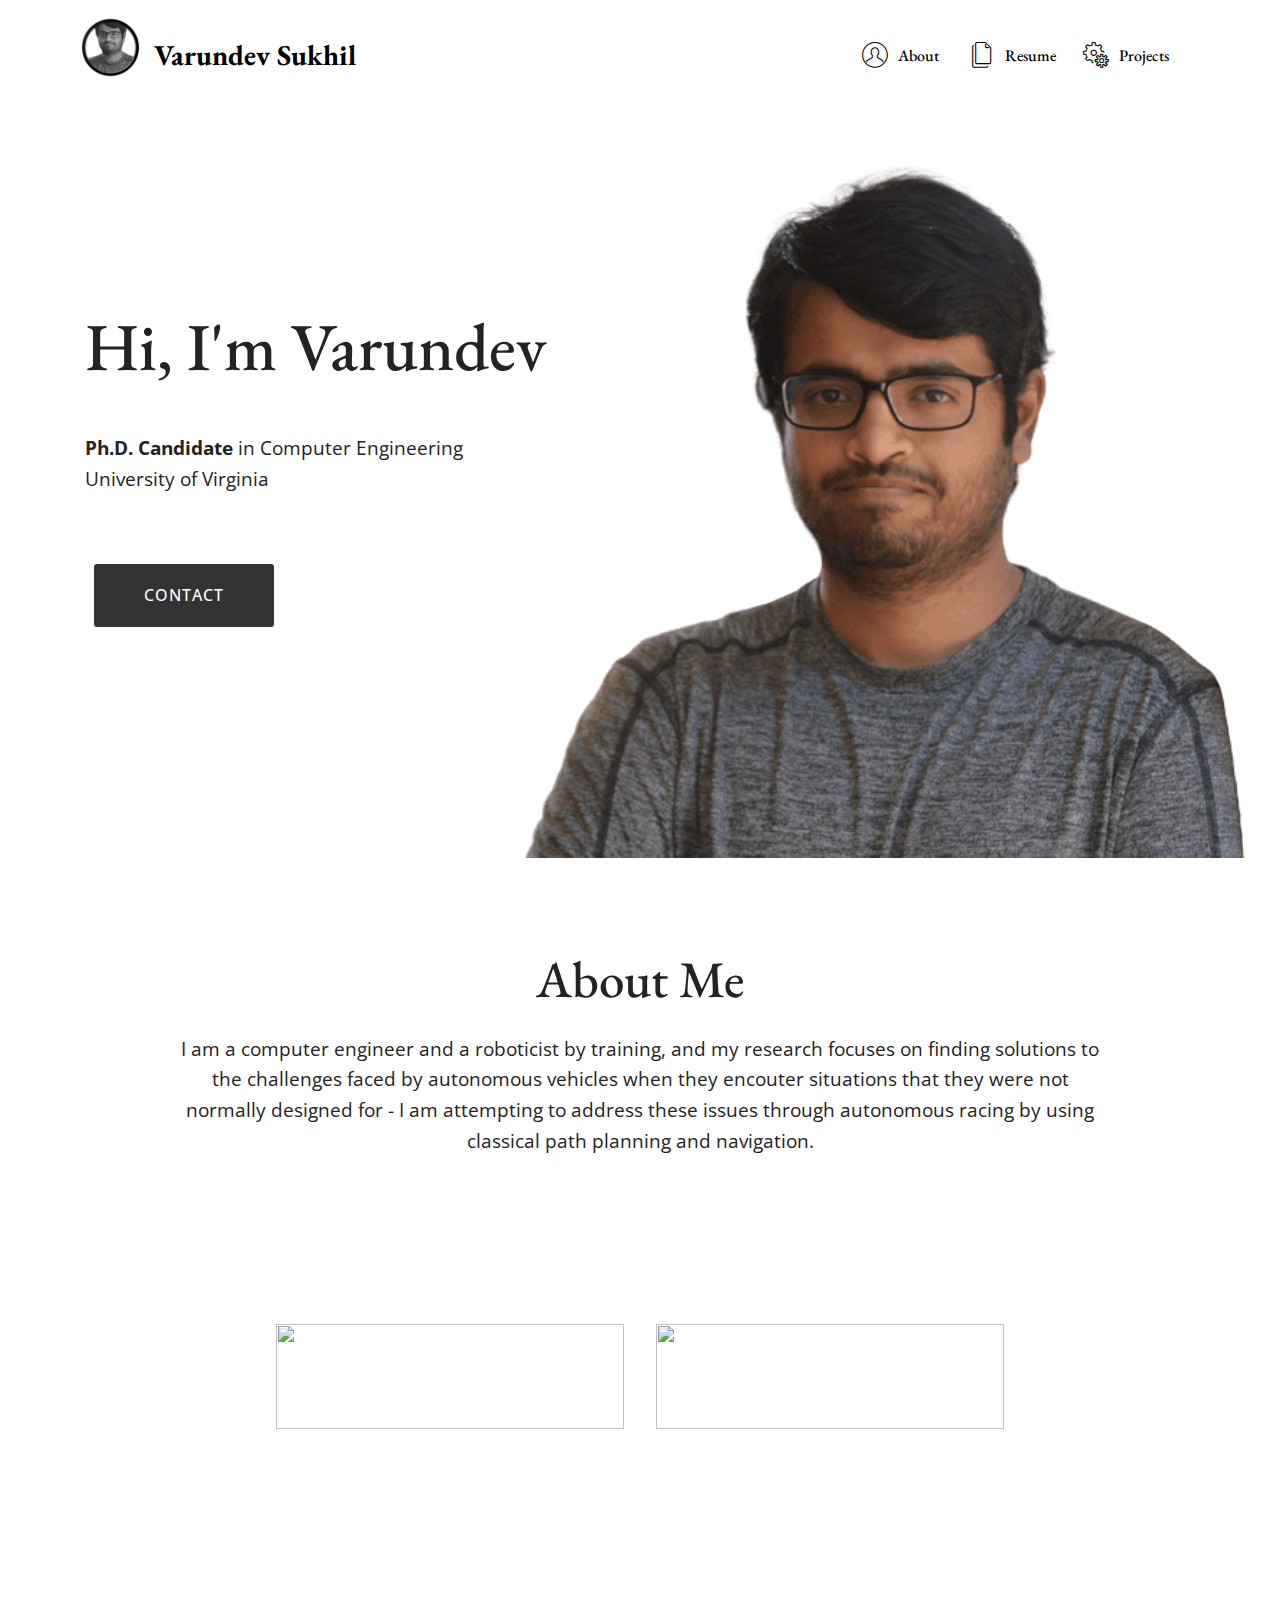
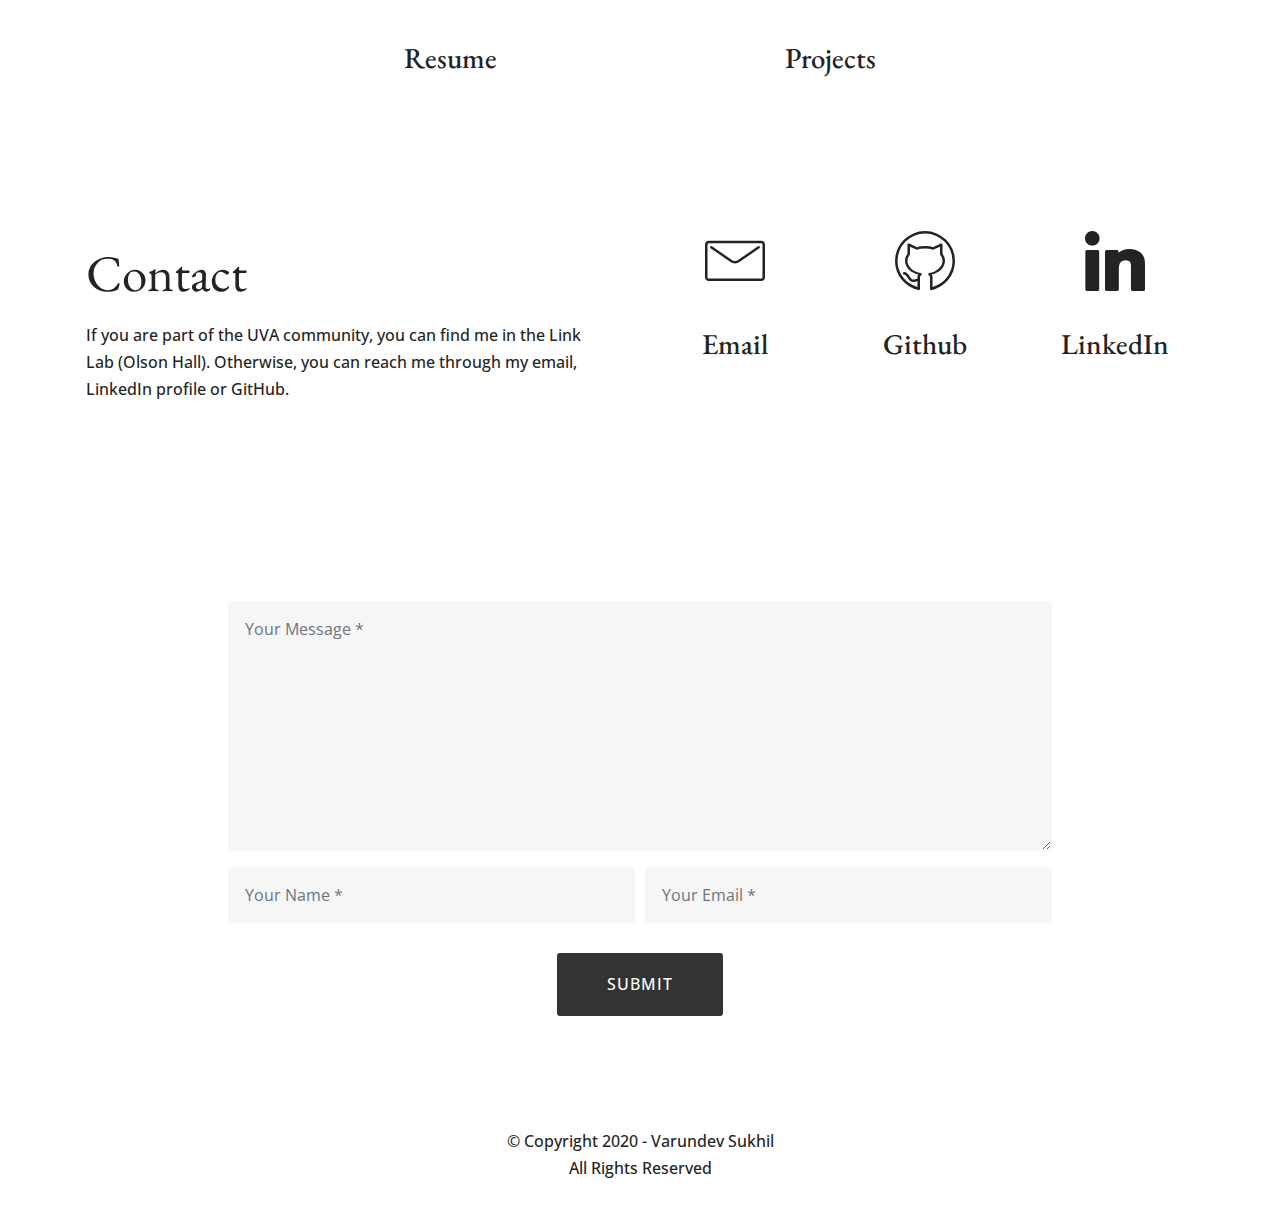
==== index.html @ 56fbf3e1 "Change template" ====
<!DOCTYPE html>
<html  >
<head>
  <!-- Site made with Mobirise Website Builder v4.12.2, https://mobirise.com -->
  <meta charset="UTF-8">
  <meta http-equiv="X-UA-Compatible" content="IE=edge">
  <meta name="generator" content="Mobirise v4.12.2, mobirise.com">
  <meta name="viewport" content="width=device-width, initial-scale=1, minimum-scale=1">
  <link rel="shortcut icon" href="assets/images/web-icon-128x128.png" type="image/x-icon">
  <meta name="description" content="Ph.D. Candidate in Computer Engineering - University of Virginia">
  
  <title>Varundev Sukhil</title>
  <link rel="stylesheet" href="assets/web/assets/mobirise-icons/mobirise-icons.css">
  <link rel="stylesheet" href="assets/bootstrap/css/bootstrap.min.css">
  <link rel="stylesheet" href="assets/bootstrap/css/bootstrap-grid.min.css">
  <link rel="stylesheet" href="assets/bootstrap/css/bootstrap-reboot.min.css">
  <link rel="stylesheet" href="assets/dropdown/css/style.css">
  <link rel="stylesheet" href="assets/formstyler/jquery.formstyler.css">
  <link rel="stylesheet" href="assets/formstyler/jquery.formstyler.theme.css">
  <link rel="stylesheet" href="assets/datepicker/jquery.datetimepicker.min.css">
  <link rel="stylesheet" href="assets/socicon/css/styles.css">
  <link rel="stylesheet" href="assets/theme/css/style.css">
  <link rel="stylesheet" href="assets/recaptcha.css">
  <link rel="preload" as="style" href="assets/mobirise/css/mbr-additional.css"><link rel="stylesheet" href="assets/mobirise/css/mbr-additional.css" type="text/css">
  
  <script src="assets/web/assets/lazyload/lazyload.js"></script>
  
</head>
<body>
  <section class="menu1 cid-rS0DAcrOcs" once="menu" id="menu01-3">

    

    <nav class="navbar navbar-expand beta-menu navbar-dropdown align-items-center navbar-toggleable-sm bg-color transparent">
        <button class="navbar-toggler navbar-toggler-right" type="button" data-toggle="collapse" data-target="#navbarSupportedContent" aria-controls="navbarSupportedContent" aria-expanded="false" aria-label="Toggle navigation">
            <div class="hamburger">
                <span></span>
                <span></span>
                <span></span>
                <span></span>
            </div>
        </button>
        <div class="menu-logo">
            <div class="navbar-brand">
                <span class="navbar-logo">
                    <a href="https://vsukhil.com">
                        <img src="assets/images/web-icon-122x122.png" alt="Mobirise" title="" style="height: 3.8rem;">
                    </a>
                </span>
                <span class="navbar-caption-wrap"><a class="navbar-caption text-black display-5" href="https://mobirise.co">Varundev Sukhil</a></span>
            </div>
        </div>
        <div class="collapse navbar-collapse" id="navbarSupportedContent">
            <ul class="navbar-nav nav-dropdown nav-right" data-app-modern-menu="true"><li class="nav-item"><a class="nav-link link text-black display-4" href="https://mobirise.co"><span class="mbri-user mbr-iconfont mbr-iconfont-btn"></span>About &nbsp;&nbsp;</a></li>
                <li class="nav-item"><a class="nav-link link text-black display-4" href="https://mobirise.co"><span class="mbri-pages mbr-iconfont mbr-iconfont-btn"></span>

                        Resume &nbsp;</a></li>
                <li class="nav-item"><a class="nav-link link text-black display-4" href="https://mobirise.co"><span class="mbri-setting mbr-iconfont mbr-iconfont-btn"></span>

                        Projects</a></li>
                <li class="nav-item">
                    <a class="nav-link link text-black display-4" href="https://mobirise.co">
                    </a>
                </li></ul>
            
        </div>
    </nav>
</section>

<section class="header1 cid-rS0xOmGb4W mbr-parallax-background" id="header01-0">

    

    <div class="mbr-overlay" style="opacity: 0; background-color: rgb(35, 35, 35);"></div>

    <div class="container align-left">
        <div class="row">
            <div class="mbr-white col-md-7">
                <h1 class="mbr-section-title mbr-semibold pb-2 mbr-fonts-style display-1">
                    <br>Hi, I'm Varundev</h1>
                
                <p class="mbr-text pb-3 mbr-fonts-style display-7">
                    <br><strong>Ph.D. Candidate</strong> in Computer Engineering<br>University of Virginia<br><br></p>
                <div class="mbr-section-btn"><a class="btn btn-md btn-black display-4" href="https://mobirise.co">CONTACT</a></div>
            </div>
        </div>
    </div>
    
</section>

<section class="header2 cid-rS0xQY6Nb2" id="header02-1">

    

    

    <div class="container">
        <div class="row justify-content-md-center">
            <div class="col-md-10 align-center">
                <h1 class="mbr-section-title mbr-semibold pb-3 mbr-fonts-style display-2">About Me</h1>
                
                <p class="mbr-text pb-3 mbr-fonts-style display-7">
                    I am a computer engineer and a roboticist by training, and my research focuses on finding solutions to the challenges faced by autonomous vehicles when they encouter situations that they were not normally designed for - I am attempting to address these issues through autonomous racing by using classical path planning and navigation.</p>
                
            </div>
        </div>
    </div>

</section>

<section class="features15 cid-rS0LeCAGB4" id="features015-a">

    

    
    <div class="container">
        <div class="row">
            <div class="card p-3 col-12 col-md-6 col-lg-4">
                <div class="card-wrapper">
                    <div class="card-img">
                        <img src="assets/images/03.jpg" alt="Mobirise">
                    </div>
                    <div class="card-box">
                        <h4 class="card-title align-left mbr-fonts-style display-5">Resume</h4>
                        
                    </div>
                    
                </div>
            </div>

            <div class="card p-3 col-12 col-md-6 col-lg-4">
                <div class="card-wrapper">
                    <div class="card-img">
                        <img src="assets/images/04.jpg" alt="Mobirise">
                    </div>
                    <div class="card-box">
                        <h4 class="card-title align-left mbr-fonts-style display-5">Projects</h4>
                        
                    </div>
                    
                </div>
            </div>

            


        </div>
    </div>
</section>

<section class="features14 cid-rS0J0Q9dze" id="features014-9">

    

    
    <div class="container">
        <div class="row">

            <div class="card p-3 col-12 col-md-12 col-lg-6">

                <div class="text-box">
                    <h4 class="main-title align-left py-3 mbr-fonts-style display-2">Contact</h4>
                    <p class="mbr-text align-left mbr-fonts-style display-4">
                        If you are part of the UVA community, you can find me in the Link Lab (Olson Hall). Otherwise, you can reach me through my email, LinkedIn profile or GitHub.</p>
                </div>
            </div>

            <div class="card p-3 col-12 col-md-4 col-lg-2">
                <div class="card-img pb-3">
                    <span class="mbr-iconfont mbri-letter" style="color: rgb(35, 35, 35); fill: rgb(35, 35, 35); font-size: 60px;"></span>
                </div>
                <div class="card-box">
                    <h4 class="card-title align-center py-3 mbr-fonts-style display-5">Email</h4>
                    
                </div>
            </div>

            <div class="card p-3 col-12 col-md-4 col-lg-2">
                <div class="card-img pb-3">
                    <span class="mbr-iconfont mbri-github" style="color: rgb(35, 35, 35); fill: rgb(35, 35, 35); font-size: 60px;"></span>
                </div>
                <div class="card-box">
                    <h4 class="card-title  align-center py-3 mbr-fonts-style display-5">
                        Github</h4>
                    
                </div>
            </div>

            <div class="card p-3 col-12 col-md-4 col-lg-2">
                <div class="card-img pb-3">
                    <span class="mbr-iconfont socicon-linkedin socicon" style="color: rgb(35, 35, 35); fill: rgb(35, 35, 35); font-size: 60px;"></span>
                </div>
                <div class="card-box">
                    <h4 class="card-title py-3  align-center mbr-fonts-style display-5">LinkedIn</h4>
                    
                </div>
            </div>


        </div>

    </div>

</section>

<section class="form2 cid-rS0GpS72T1" id="form02-5">
    
    
    <div class="container-fluid">
        <div class="row">
            <div class="col-lg-8 mx-auto mbr-form" data-form-type="formoid">
<!--Formbuilder Form-->
<form action="https://mobirise.com/" method="POST" class="mbr-form form-with-styler" data-form-title="Form Name"><input type="hidden" name="email" data-form-email="true" value="J6B+g+ceIR4o97IA3SIrtjdmQs0INfnXaxR0MjpUTi9DN6FYHRg2RezdCf/ETqJAJdYqm0KarbB6Qs/98Mvyg9Rzmjfta88hwCaLURKNrFcUc5WJYPlBmFhhLsUEkGzz.wCM/koUu6Xw6Rd0rW3yI75jSaucf5pXZ4rNryVuSHpj+onJjN4JEq4v+AmA1SG1n2GAlzlOcW5fRcWzmlENyY0l9oCX3NqomFVZtrI3Xxzq4WBui3opc/QfT0qwPf0ev">
<div class="form-row">
<div hidden="hidden" data-form-alert="" class="alert alert-success col-12">Thanks for filling out the form!</div>
<div hidden="hidden" data-form-alert-danger="" class="alert alert-danger col-12">Oops...! some problem!</div>
</div>
<div class="dragArea form-row">
<div class="col-lg-12 form-group" data-for="message">
<textarea name="message" placeholder="Your Message *" data-form-field="message" class="form-control display-7" id="message-form02-5"></textarea>
</div>
<div class="col-lg-6 col-md-12 col-sm-12 form-group" data-for="name">
<input type="text" name="name" placeholder="Your Name *" data-form-field="name" class="form-control display-7" value="" id="name-form02-5">
</div>
<div data-for="email" class="col-lg-6 col-md-12 col-sm-12 form-group">
<input type="email" name="email" placeholder="Your Email *" data-form-field="email" class="form-control display-7" value="" id="email-form02-5">
</div>
<div class="col-auto pt-2"><button type="submit" class="btn btn-black display-4">SUBMIT</button></div>
</div>
</form><!--Formbuilder Form-->
</div>
        </div>
    </div>
</section>

<section class="footer2 cid-rS0FL6dw6X" once="footers" id="footer02-4">

    

    

    <div class="container">
        <div class="media-container-row align-center mbr-white">
            <div class="col-12">
                <p class="mbr-text mb-0 mbr-fonts-style display-4">
                    © Copyright 2020 - Varundev Sukhil<br>All Rights Reserved
                </p>
            </div>
        </div>
    </div>
</section>


  <script src="assets/web/assets/jquery/jquery.min.js"></script>
  <script src="assets/popper/popper.min.js"></script>
  <script src="assets/bootstrap/js/bootstrap.min.js"></script>
  <script src="assets/smoothscroll/smooth-scroll.js"></script>
  <script src="assets/dropdown/js/nav-dropdown.js"></script>
  <script src="assets/dropdown/js/navbar-dropdown.js"></script>
  <script src="assets/touchswipe/jquery.touch-swipe.min.js"></script>
  <script src="assets/parallax/jarallax.min.js"></script>
  <script src="assets/formstyler/jquery.formstyler.js"></script>
  <script src="assets/formstyler/jquery.formstyler.min.js"></script>
  <script src="assets/datepicker/jquery.datetimepicker.full.js"></script>
  <script src="assets/theme/js/script.js"></script>
  <script src="assets/formoid.min.js"></script>
  
  
</body>
</html>
---- assets/web/assets/mobirise-icons/mobirise-icons.css ----
@font-face {
  font-family: 'MobiriseIcons';
  src:  url('mobirise-icons.eot?spat4u');
  src:  url('mobirise-icons.eot?spat4u#iefix') format('embedded-opentype'),
    url('mobirise-icons.ttf?spat4u') format('truetype'),
    url('mobirise-icons.woff?spat4u') format('woff'),
    url('mobirise-icons.svg?spat4u#MobiriseIcons') format('svg');
  font-weight: normal;
  font-style: normal;
  font-display: swap;
}

[class^="mbri-"], [class*=" mbri-"] {
  /* use !important to prevent issues with browser extensions that change fonts */
  font-family: MobiriseIcons !important;
  speak: none;
  font-style: normal;
  font-weight: normal;
  font-variant: normal;
  text-transform: none;
  line-height: 1;

  /* Better Font Rendering =========== */
  -webkit-font-smoothing: antialiased;
  -moz-osx-font-smoothing: grayscale;
}

.mbri-add-submenu:before {
  content: "\e900";
}
.mbri-alert:before {
  content: "\e901";
}
.mbri-align-center:before {
  content: "\e902";
}
.mbri-align-justify:before {
  content: "\e903";
}
.mbri-align-left:before {
  content: "\e904";
}
.mbri-align-right:before {
  content: "\e905";
}
.mbri-android:before {
  content: "\e906";
}
.mbri-apple:before {
  content: "\e907";
}
.mbri-arrow-down:before {
  content: "\e908";
}
.mbri-arrow-next:before {
  content: "\e909";
}
.mbri-arrow-prev:before {
  content: "\e90a";
}
.mbri-arrow-up:before {
  content: "\e90b";
}
.mbri-bold:before {
  content: "\e90c";
}
.mbri-bookmark:before {
  content: "\e90d";
}
.mbri-bootstrap:before {
  content: "\e90e";
}
.mbri-briefcase:before {
  content: "\e90f";
}
.mbri-browse:before {
  content: "\e910";
}
.mbri-bulleted-list:before {
  content: "\e911";
}
.mbri-calendar:before {
  content: "\e912";
}
.mbri-camera:before {
  content: "\e913";
}
.mbri-cart-add:before {
  content: "\e914";
}
.mbri-cart-full:before {
  content: "\e915";
}
.mbri-cash:before {
  content: "\e916";
}
.mbri-change-style:before {
  content: "\e917";
}
.mbri-chat:before {
  content: "\e918";
}
.mbri-clock:before {
  content: "\e919";
}
.mbri-close:before {
  content: "\e91a";
}
.mbri-cloud:before {
  content: "\e91b";
}
.mbri-code:before {
  content: "\e91c";
}
.mbri-contact-form:before {
  content: "\e91d";
}
.mbri-credit-card:before {
  content: "\e91e";
}
.mbri-cursor-click:before {
  content: "\e91f";
}
.mbri-cust-feedback:before {
  content: "\e920";
}
.mbri-database:before {
  content: "\e921";
}
.mbri-delivery:before {
  content: "\e922";
}
.mbri-desktop:before {
  content: "\e923";
}
.mbri-devices:before {
  content: "\e924";
}
.mbri-down:before {
  content: "\e925";
}
.mbri-download:before {
  content: "\e989";
}
.mbri-drag-n-drop:before {
  content: "\e927";
}
.mbri-drag-n-drop2:before {
  content: "\e928";
}
.mbri-edit:before {
  content: "\e929";
}
.mbri-edit2:before {
  content: "\e92a";
}
.mbri-error:before {
  content: "\e92b";
}
.mbri-extension:before {
  content: "\e92c";
}
.mbri-features:before {
  content: "\e92d";
}
.mbri-file:before {
  content: "\e92e";
}
.mbri-flag:before {
  content: "\e92f";
}
.mbri-folder:before {
  content: "\e930";
}
.mbri-gift:before {
  content: "\e931";
}
.mbri-github:before {
  content: "\e932";
}
.mbri-globe:before {
  content: "\e933";
}
.mbri-globe-2:before {
  content: "\e934";
}
.mbri-growing-chart:before {
  content: "\e935";
}
.mbri-hearth:before {
  content: "\e936";
}
.mbri-help:before {
  content: "\e937";
}
.mbri-home:before {
  content: "\e938";
}
.mbri-hot-cup:before {
  content: "\e939";
}
.mbri-idea:before {
  content: "\e93a";
}
.mbri-image-gallery:before {
  content: "\e93b";
}
.mbri-image-slider:before {
  content: "\e93c";
}
.mbri-info:before {
  content: "\e93d";
}
.mbri-italic:before {
  content: "\e93e";
}
.mbri-key:before {
  content: "\e93f";
}
.mbri-laptop:before {
  content: "\e940";
}
.mbri-layers:before {
  content: "\e941";
}
.mbri-left-right:before {
  content: "\e942";
}
.mbri-left:before {
  content: "\e943";
}
.mbri-letter:before {
  content: "\e944";
}
.mbri-like:before {
  content: "\e945";
}
.mbri-link:before {
  content: "\e946";
}
.mbri-lock:before {
  content: "\e947";
}
.mbri-login:before {
  content: "\e948";
}
.mbri-logout:before {
  content: "\e949";
}
.mbri-magic-stick:before {
  content: "\e94a";
}
.mbri-map-pin:before {
  content: "\e94b";
}
.mbri-menu:before {
  content: "\e94c";
}
.mbri-mobile:before {
  content: "\e94d";
}
.mbri-mobile2:before {
  content: "\e94e";
}
.mbri-mobirise:before {
  content: "\e94f";
}
.mbri-more-horizontal:before {
  content: "\e950";
}
.mbri-more-vertical:before {
  content: "\e951";
}
.mbri-music:before {
  content: "\e952";
}
.mbri-new-file:before {
  content: "\e953";
}
.mbri-numbered-list:before {
  content: "\e954";
}
.mbri-opened-folder:before {
  content: "\e955";
}
.mbri-pages:before {
  content: "\e956";
}
.mbri-paper-plane:before {
  content: "\e957";
}
.mbri-paperclip:before {
  content: "\e958";
}
.mbri-photo:before {
  content: "\e959";
}
.mbri-photos:before {
  content: "\e95a";
}
.mbri-pin:before {
  content: "\e95b";
}
.mbri-play:before {
  content: "\e95c";
}
.mbri-plus:before {
  content: "\e95d";
}
.mbri-preview:before {
  content: "\e95e";
}
.mbri-print:before {
  content: "\e95f";
}
.mbri-protect:before {
  content: "\e960";
}
.mbri-question:before {
  content: "\e961";
}
.mbri-quote-left:before {
  content: "\e962";
}
.mbri-quote-right:before {
  content: "\e963";
}
.mbri-refresh:before {
  content: "\e964";
}
.mbri-responsive:before {
  content: "\e965";
}
.mbri-right:before {
  content: "\e966";
}
.mbri-rocket:before {
  content: "\e967";
}
.mbri-sad-face:before {
  content: "\e968";
}
.mbri-sale:before {
  content: "\e969";
}
.mbri-save:before {
  content: "\e96a";
}
.mbri-search:before {
  content: "\e96b";
}
.mbri-setting:before {
  content: "\e96c";
}
.mbri-setting2:before {
  content: "\e96d";
}
.mbri-setting3:before {
  content: "\e96e";
}
.mbri-share:before {
  content: "\e96f";
}
.mbri-shopping-bag:before {
  content: "\e970";
}
.mbri-shopping-basket:before {
  content: "\e971";
}
.mbri-shopping-cart:before {
  content: "\e972";
}
.mbri-sites:before {
  content: "\e973";
}
.mbri-smile-face:before {
  content: "\e974";
}
.mbri-speed:before {
  content: "\e975";
}
.mbri-star:before {
  content: "\e976";
}
.mbri-success:before {
  content: "\e977";
}
.mbri-sun:before {
  content: "\e978";
}
.mbri-sun2:before {
  content: "\e979";
}
.mbri-tablet:before {
  content: "\e97a";
}
.mbri-tablet-vertical:before {
  content: "\e97b";
}
.mbri-target:before {
  content: "\e97c";
}
.mbri-timer:before {
  content: "\e97d";
}
.mbri-to-ftp:before {
  content: "\e97e";
}
.mbri-to-local-drive:before {
  content: "\e97f";
}
.mbri-touch-swipe:before {
  content: "\e980";
}
.mbri-touch:before {
  content: "\e981";
}
.mbri-trash:before {
  content: "\e982";
}
.mbri-underline:before {
  content: "\e983";
}
.mbri-unlink:before {
  content: "\e984";
}
.mbri-unlock:before {
  content: "\e985";
}
.mbri-up-down:before {
  content: "\e986";
}
.mbri-up:before {
  content: "\e987";
}
.mbri-update:before {
  content: "\e988";
}
.mbri-upload:before {
 content: "\e926"; 
}
.mbri-user:before {
  content: "\e98a";
}
.mbri-user2:before {
  content: "\e98b";
}
.mbri-users:before {
  content: "\e98c";
}
.mbri-video:before {
  content: "\e98d";
}
.mbri-video-play:before {
  content: "\e98e";
}
.mbri-watch:before {
  content: "\e98f";
}
.mbri-website-theme:before {
  content: "\e990";
}
.mbri-wifi:before {
  content: "\e991";
}
.mbri-windows:before {
  content: "\e992";
}
.mbri-zoom-out:before {
  content: "\e993";
}
.mbri-redo:before {
  content: "\e994";
}
.mbri-undo:before {
  content: "\e995";
}
---- assets/dropdown/css/style.css ----
.navbar-dropdown {
  left: 0;
  padding: 0;
  position: absolute;
  right: 0;
  top: 0;
  transition: all 0.45s ease;
  z-index: 1030;
  background: #282828; }
  .navbar-dropdown .navbar-logo {
    margin-right: 0.8rem;
    transition: margin 0.3s ease-in-out;
    vertical-align: middle; }
    .navbar-dropdown .navbar-logo img {
      height: 3.125rem;
      transition: all 0.3s ease-in-out; }
    .navbar-dropdown .navbar-logo.mbr-iconfont {
      font-size: 3.125rem;
      line-height: 3.125rem; }
  .navbar-dropdown .navbar-caption {
    font-weight: 700;
    white-space: normal;
    vertical-align: -4px;
    line-height: 3.125rem !important; }
    .navbar-dropdown .navbar-caption, .navbar-dropdown .navbar-caption:hover {
      color: inherit;
      text-decoration: none; }
  .navbar-dropdown .mbr-iconfont + .navbar-caption {
    vertical-align: -1px; }
  .navbar-dropdown.navbar-fixed-top {
    position: fixed; }
  .navbar-dropdown .navbar-brand span {
    vertical-align: -4px; }
  .navbar-dropdown.bg-color.transparent {
    background: none; }
  .navbar-dropdown.navbar-short .navbar-brand {
    padding: 0.625rem 0; }
    .navbar-dropdown.navbar-short .navbar-brand span {
      vertical-align: -1px; }
  .navbar-dropdown.navbar-short .navbar-caption {
    line-height: 2.375rem !important;
    vertical-align: -2px; }
  .navbar-dropdown.navbar-short .navbar-logo {
    margin-right: 0.5rem; }
    .navbar-dropdown.navbar-short .navbar-logo img {
      height: 2.375rem; }
    .navbar-dropdown.navbar-short .navbar-logo.mbr-iconfont {
      font-size: 2.375rem;
      line-height: 2.375rem; }
  .navbar-dropdown.navbar-short .mbr-table-cell {
    height: 3.625rem; }
  .navbar-dropdown .navbar-close {
    left: 0.6875rem;
    position: fixed;
    top: 0.75rem;
    z-index: 1000; }
  .navbar-dropdown .hamburger-icon {
    content: "";
    display: inline-block;
    vertical-align: middle;
    width: 16px;
    -webkit-box-shadow: 0 -6px 0 1px #282828,0 0 0 1px #282828,0 6px 0 1px #282828;
    -moz-box-shadow: 0 -6px 0 1px #282828,0 0 0 1px #282828,0 6px 0 1px #282828;
    box-shadow: 0 -6px 0 1px #282828,0 0 0 1px #282828,0 6px 0 1px #282828; }

.dropdown-menu .dropdown-toggle[data-toggle="dropdown-submenu"]::after {
  border-bottom: 0.35em solid transparent;
  border-left: 0.35em solid;
  border-right: 0;
  border-top: 0.35em solid transparent;
  margin-left: 0.3rem; }

.dropdown-menu .dropdown-item:focus {
  outline: 0; }

.nav-dropdown {
  font-size: 0.75rem;
  font-weight: 500;
  height: auto !important; }
  .nav-dropdown .nav-btn {
    padding-left: 1rem; }
  .nav-dropdown .link {
    margin: .667em 1.667em;
    font-weight: 500;
    padding: 0;
    transition: color .2s ease-in-out; }
    .nav-dropdown .link.dropdown-toggle {
      margin-right: 2.583em; }
      .nav-dropdown .link.dropdown-toggle::after {
        margin-left: .25rem;
        border-top: 0.35em solid;
        border-right: 0.35em solid transparent;
        border-left: 0.35em solid transparent;
        border-bottom: 0; }
      .nav-dropdown .link.dropdown-toggle[aria-expanded="true"] {
        margin: 0;
        padding: 0.667em 3.263em  0.667em 1.667em; }
  .nav-dropdown .link::after,
  .nav-dropdown .dropdown-item::after {
    color: inherit; }
  .nav-dropdown .btn {
    font-size: 0.75rem;
    font-weight: 700;
    letter-spacing: 0;
    margin-bottom: 0;
    padding-left: 1.25rem;
    padding-right: 1.25rem; }
  .nav-dropdown .dropdown-menu {
    border-radius: 0;
    border: 0;
    left: 0;
    margin: 0;
    padding-bottom: 1.25rem;
    padding-top: 1.25rem;
    position: relative; }
  .nav-dropdown .dropdown-submenu {
    margin-left: 0.125rem;
    top: 0; }
  .nav-dropdown .dropdown-item {
    font-weight: 500;
    line-height: 2;
    padding: 0.3846em 4.615em 0.3846em 1.5385em;
    position: relative;
    transition: color .2s ease-in-out, background-color .2s ease-in-out; }
    .nav-dropdown .dropdown-item::after {
      margin-top: -0.3077em;
      position: absolute;
      right: 1.1538em;
      top: 50%; }
    .nav-dropdown .dropdown-item:focus, .nav-dropdown .dropdown-item:hover {
      background: none; }

@media (max-width: 767px) {
  .nav-dropdown.navbar-toggleable-sm {
    bottom: 0;
    display: none;
    left: 0;
    overflow-x: hidden;
    position: fixed;
    top: 0;
    transform: translateX(-100%);
    -ms-transform: translateX(-100%);
    -webkit-transform: translateX(-100%);
    width: 18.75rem;
    z-index: 999; } }
.nav-dropdown.navbar-toggleable-xl {
  bottom: 0;
  display: none;
  left: 0;
  overflow-x: hidden;
  position: fixed;
  top: 0;
  transform: translateX(-100%);
  -ms-transform: translateX(-100%);
  -webkit-transform: translateX(-100%);
  width: 18.75rem;
  z-index: 999; }

.nav-dropdown-sm {
  display: block !important;
  overflow-x: hidden;
  overflow: auto;
  padding-top: 3.875rem; }
  .nav-dropdown-sm::after {
    content: "";
    display: block;
    height: 3rem;
    width: 100%; }
  .nav-dropdown-sm.collapse.in ~ .navbar-close {
    display: block !important; }
  .nav-dropdown-sm.collapsing, .nav-dropdown-sm.collapse.in {
    transform: translateX(0);
    -ms-transform: translateX(0);
    -webkit-transform: translateX(0);
    transition: all 0.25s ease-out;
    -webkit-transition: all 0.25s ease-out;
    background: #282828; }
  .nav-dropdown-sm.collapsing[aria-expanded="false"] {
    transform: translateX(-100%);
    -ms-transform: translateX(-100%);
    -webkit-transform: translateX(-100%); }
  .nav-dropdown-sm .nav-item {
    display: block;
    margin-left: 0 !important;
    padding-left: 0; }
  .nav-dropdown-sm .link,
  .nav-dropdown-sm .dropdown-item {
    border-top: 1px dotted rgba(255, 255, 255, 0.1);
    font-size: 0.8125rem;
    line-height: 1.6;
    margin: 0 !important;
    padding: 0.875rem 2.4rem 0.875rem 1.5625rem !important;
    position: relative;
    white-space: normal; }
    .nav-dropdown-sm .link:focus, .nav-dropdown-sm .link:hover,
    .nav-dropdown-sm .dropdown-item:focus,
    .nav-dropdown-sm .dropdown-item:hover {
      background: rgba(0, 0, 0, 0.2) !important;
      color: #c0a375; }
  .nav-dropdown-sm .nav-btn {
    position: relative;
    padding: 1.5625rem 1.5625rem 0 1.5625rem; }
    .nav-dropdown-sm .nav-btn::before {
      border-top: 1px dotted rgba(255, 255, 255, 0.1);
      content: "";
      left: 0;
      position: absolute;
      top: 0;
      width: 100%; }
    .nav-dropdown-sm .nav-btn + .nav-btn {
      padding-top: 0.625rem; }
      .nav-dropdown-sm .nav-btn + .nav-btn::before {
        display: none; }
  .nav-dropdown-sm .btn {
    padding: 0.625rem 0; }
  .nav-dropdown-sm .dropdown-toggle[data-toggle="dropdown-submenu"]::after {
    margin-left: .25rem;
    border-top: 0.35em solid;
    border-right: 0.35em solid transparent;
    border-left: 0.35em solid transparent;
    border-bottom: 0; }
  .nav-dropdown-sm .dropdown-toggle[data-toggle="dropdown-submenu"][aria-expanded="true"]::after {
    border-top: 0;
    border-right: 0.35em solid transparent;
    border-left: 0.35em solid transparent;
    border-bottom: 0.35em solid; }
  .nav-dropdown-sm .dropdown-menu {
    margin: 0;
    padding: 0;
    position: relative;
    top: 0;
    left: 0;
    width: 100%;
    border: 0;
    float: none;
    border-radius: 0;
    background: none; }
  .nav-dropdown-sm .dropdown-submenu {
    left: 100%;
    margin-left: 0.125rem;
    margin-top: -1.25rem;
    top: 0; }

.navbar-toggleable-sm .nav-dropdown .dropdown-menu {
  position: absolute; }

.navbar-toggleable-sm .nav-dropdown .dropdown-submenu {
  left: 100%;
  margin-left: 0.125rem;
  margin-top: -1.25rem;
  top: 0; }

.navbar-toggleable-sm.opened .nav-dropdown .dropdown-menu {
  position: relative; }

.navbar-toggleable-sm.opened .nav-dropdown .dropdown-submenu {
  left: 0;
  margin-left: 00rem;
  margin-top: 0rem;
  top: 0; }

.is-builder .nav-dropdown.collapsing {
  transition: none !important; }

/*# sourceMappingURL=style.css.map */
---- assets/socicon/css/styles.css ----
@charset "UTF-8";

@font-face {
  font-family: 'Socicon';
  src:  url('../fonts/socicon.eot');
  src:  url('../fonts/socicon.eot?#iefix') format('embedded-opentype'),
    url('../fonts/socicon.woff2') format('woff2'),
    url('../fonts/socicon.ttf') format('truetype'),
    url('../fonts/socicon.woff') format('woff'),
    url('../fonts/socicon.svg#socicon') format('svg');
  font-weight: normal;
  font-style: normal;
}

[data-icon]:before {
  font-family: "socicon" !important;
  content: attr(data-icon);
  font-style: normal !important;
  font-weight: normal !important;
  font-variant: normal !important;
  text-transform: none !important;
  speak: none;
  line-height: 1;
  -webkit-font-smoothing: antialiased;
  -moz-osx-font-smoothing: grayscale;
}

[class^="socicon-"], [class*=" socicon-"] {
  /* use !important to prevent issues with browser extensions that change fonts */
  font-family: 'Socicon' !important;
  speak: none;
  font-style: normal;
  font-weight: normal;
  font-variant: normal;
  text-transform: none;
  line-height: 1;

  /* Better Font Rendering =========== */
  -webkit-font-smoothing: antialiased;
  -moz-osx-font-smoothing: grayscale;
}

.socicon-eitaa:before {
  content: "\e97c";
}
.socicon-soroush:before {
  content: "\e97d";
}
.socicon-bale:before {
  content: "\e97e";
}
.socicon-zazzle:before {
  content: "\e97b";
}
.socicon-society6:before {
  content: "\e97a";
}
.socicon-redbubble:before {
  content: "\e979";
}
.socicon-avvo:before {
  content: "\e978";
}
.socicon-stitcher:before {
  content: "\e977";
}
.socicon-googlehangouts:before {
  content: "\e974";
}
.socicon-dlive:before {
  content: "\e975";
}
.socicon-vsco:before {
  content: "\e976";
}
.socicon-flipboard:before {
  content: "\e973";
}
.socicon-ubuntu:before {
  content: "\e958";
}
.socicon-artstation:before {
  content: "\e959";
}
.socicon-invision:before {
  content: "\e95a";
}
.socicon-torial:before {
  content: "\e95b";
}
.socicon-collectorz:before {
  content: "\e95c";
}
.socicon-seenthis:before {
  content: "\e95d";
}
.socicon-googleplaymusic:before {
  content: "\e95e";
}
.socicon-debian:before {
  content: "\e95f";
}
.socicon-filmfreeway:before {
  content: "\e960";
}
.socicon-gnome:before {
  content: "\e961";
}
.socicon-itchio:before {
  content: "\e962";
}
.socicon-jamendo:before {
  content: "\e963";
}
.socicon-mix:before {
  content: "\e964";
}
.socicon-sharepoint:before {
  content: "\e965";
}
.socicon-tinder:before {
  content: "\e966";
}
.socicon-windguru:before {
  content: "\e967";
}
.socicon-cdbaby:before {
  content: "\e968";
}
.socicon-elementaryos:before {
  content: "\e969";
}
.socicon-stage32:before {
  content: "\e96a";
}
.socicon-tiktok:before {
  content: "\e96b";
}
.socicon-gitter:before {
  content: "\e96c";
}
.socicon-letterboxd:before {
  content: "\e96d";
}
.socicon-threema:before {
  content: "\e96e";
}
.socicon-splice:before {
  content: "\e96f";
}
.socicon-metapop:before {
  content: "\e970";
}
.socicon-naver:before {
  content: "\e971";
}
.socicon-remote:before {
  content: "\e972";
}
.socicon-internet:before {
  content: "\e957";
}
.socicon-moddb:before {
  content: "\e94b";
}
.socicon-indiedb:before {
  content: "\e94c";
}
.socicon-traxsource:before {
  content: "\e94d";
}
.socicon-gamefor:before {
  content: "\e94e";
}
.socicon-pixiv:before {
  content: "\e94f";
}
.socicon-myanimelist:before {
  content: "\e950";
}
.socicon-blackberry:before {
  content: "\e951";
}
.socicon-wickr:before {
  content: "\e952";
}
.socicon-spip:before {
  content: "\e953";
}
.socicon-napster:before {
  content: "\e954";
}
.socicon-beatport:before {
  content: "\e955";
}
.socicon-hackerone:before {
  content: "\e956";
}
.socicon-hackernews:before {
  content: "\e946";
}
.socicon-smashwords:before {
  content: "\e947";
}
.socicon-kobo:before {
  content: "\e948";
}
.socicon-bookbub:before {
  content: "\e949";
}
.socicon-mailru:before {
  content: "\e94a";
}
.socicon-gitlab:before {
  content: "\e945";
}
.socicon-instructables:before {
  content: "\e944";
}
.socicon-portfolio:before {
  content: "\e943";
}
.socicon-codered:before {
  content: "\e940";
}
.socicon-origin:before {
  content: "\e941";
}
.socicon-nextdoor:before {
  content: "\e942";
}
.socicon-udemy:before {
  content: "\e93f";
}
.socicon-livemaster:before {
  content: "\e93e";
}
.socicon-crunchbase:before {
  content: "\e93b";
}
.socicon-homefy:before {
  content: "\e93c";
}
.socicon-calendly:before {
  content: "\e93d";
}
.socicon-realtor:before {
  content: "\e90f";
}
.socicon-tidal:before {
  content: "\e910";
}
.socicon-qobuz:before {
  content: "\e911";
}
.socicon-natgeo:before {
  content: "\e912";
}
.socicon-mastodon:before {
  content: "\e913";
}
.socicon-unsplash:before {
  content: "\e914";
}
.socicon-homeadvisor:before {
  content: "\e915";
}
.socicon-angieslist:before {
  content: "\e916";
}
.socicon-codepen:before {
  content: "\e917";
}
.socicon-slack:before {
  content: "\e918";
}
.socicon-openaigym:before {
  content: "\e919";
}
.socicon-logmein:before {
  content: "\e91a";
}
.socicon-fiverr:before {
  content: "\e91b";
}
.socicon-gotomeeting:before {
  content: "\e91c";
}
.socicon-aliexpress:before {
  content: "\e91d";
}
.socicon-guru:before {
  content: "\e91e";
}
.socicon-appstore:before {
  content: "\e91f";
}
.socicon-homes:before {
  content: "\e920";
}
.socicon-zoom:before {
  content: "\e921";
}
.socicon-alibaba:before {
  content: "\e922";
}
.socicon-craigslist:before {
  content: "\e923";
}
.socicon-wix:before {
  content: "\e924";
}
.socicon-redfin:before {
  content: "\e925";
}
.socicon-googlecalendar:before {
  content: "\e926";
}
.socicon-shopify:before {
  content: "\e927";
}
.socicon-freelancer:before {
  content: "\e928";
}
.socicon-seedrs:before {
  content: "\e929";
}
.socicon-bing:before {
  content: "\e92a";
}
.socicon-doodle:before {
  content: "\e92b";
}
.socicon-bonanza:before {
  content: "\e92c";
}
.socicon-squarespace:before {
  content: "\e92d";
}
.socicon-toptal:before {
  content: "\e92e";
}
.socicon-gust:before {
  content: "\e92f";
}
.socicon-ask:before {
  content: "\e930";
}
.socicon-trulia:before {
  content: "\e931";
}
.socicon-loomly:before {
  content: "\e932";
}
.socicon-ghost:before {
  content: "\e933";
}
.socicon-upwork:before {
  content: "\e934";
}
.socicon-fundable:before {
  content: "\e935";
}
.socicon-booking:before {
  content: "\e936";
}
.socicon-googlemaps:before {
  content: "\e937";
}
.socicon-zillow:before {
  content: "\e938";
}
.socicon-niconico:before {
  content: "\e939";
}
.socicon-toneden:before {
  content: "\e93a";
}
.socicon-augment:before {
  content: "\e908";
}
.socicon-bitbucket:before {
  content: "\e909";
}
.socicon-fyuse:before {
  content: "\e90a";
}
.socicon-yt-gaming:before {
  content: "\e90b";
}
.socicon-sketchfab:before {
  content: "\e90c";
}
.socicon-mobcrush:before {
  content: "\e90d";
}
.socicon-microsoft:before {
  content: "\e90e";
}
.socicon-pandora:before {
  content: "\e907";
}
.socicon-messenger:before {
  content: "\e906";
}
.socicon-gamewisp:before {
  content: "\e905";
}
.socicon-bloglovin:before {
  content: "\e904";
}
.socicon-tunein:before {
  content: "\e903";
}
.socicon-gamejolt:before {
  content: "\e901";
}
.socicon-trello:before {
  content: "\e902";
}
.socicon-spreadshirt:before {
  content: "\e900";
}
.socicon-500px:before {
  content: "\e000";
}
.socicon-8tracks:before {
  content: "\e001";
}
.socicon-airbnb:before {
  content: "\e002";
}
.socicon-alliance:before {
  content: "\e003";
}
.socicon-amazon:before {
  content: "\e004";
}
.socicon-amplement:before {
  content: "\e005";
}
.socicon-android:before {
  content: "\e006";
}
.socicon-angellist:before {
  content: "\e007";
}
.socicon-apple:before {
  content: "\e008";
}
.socicon-appnet:before {
  content: "\e009";
}
.socicon-baidu:before {
  content: "\e00a";
}
.socicon-bandcamp:before {
  content: "\e00b";
}
.socicon-battlenet:before {
  content: "\e00c";
}
.socicon-mixer:before {
  content: "\e00d";
}
.socicon-bebee:before {
  content: "\e00e";
}
.socicon-bebo:before {
  content: "\e00f";
}
.socicon-behance:before {
  content: "\e010";
}
.socicon-blizzard:before {
  content: "\e011";
}
.socicon-blogger:before {
  content: "\e012";
}
.socicon-buffer:before {
  content: "\e013";
}
.socicon-chrome:before {
  content: "\e014";
}
.socicon-coderwall:before {
  content: "\e015";
}
.socicon-curse:before {
  content: "\e016";
}
.socicon-dailymotion:before {
  content: "\e017";
}
.socicon-deezer:before {
  content: "\e018";
}
.socicon-delicious:before {
  content: "\e019";
}
.socicon-deviantart:before {
  content: "\e01a";
}
.socicon-diablo:before {
  content: "\e01b";
}
.socicon-digg:before {
  content: "\e01c";
}
.socicon-discord:before {
  content: "\e01d";
}
.socicon-disqus:before {
  content: "\e01e";
}
.socicon-douban:before {
  content: "\e01f";
}
.socicon-draugiem:before {
  content: "\e020";
}
.socicon-dribbble:before {
  content: "\e021";
}
.socicon-drupal:before {
  content: "\e022";
}
.socicon-ebay:before {
  content: "\e023";
}
.socicon-ello:before {
  content: "\e024";
}
.socicon-endomodo:before {
  content: "\e025";
}
.socicon-envato:before {
  content: "\e026";
}
.socicon-etsy:before {
  content: "\e027";
}
.socicon-facebook:before {
  content: "\e028";
}
.socicon-feedburner:before {
  content: "\e029";
}
.socicon-filmweb:before {
  content: "\e02a";
}
.socicon-firefox:before {
  content: "\e02b";
}
.socicon-flattr:before {
  content: "\e02c";
}
.socicon-flickr:before {
  content: "\e02d";
}
.socicon-formulr:before {
  content: "\e02e";
}
.socicon-forrst:before {
  content: "\e02f";
}
.socicon-foursquare:before {
  content: "\e030";
}
.socicon-friendfeed:before {
  content: "\e031";
}
.socicon-github:before {
  content: "\e032";
}
.socicon-goodreads:before {
  content: "\e033";
}
.socicon-google:before {
  content: "\e034";
}
.socicon-googlescholar:before {
  content: "\e035";
}
.socicon-googlegroups:before {
  content: "\e036";
}
.socicon-googlephotos:before {
  content: "\e037";
}
.socicon-googleplus:before {
  content: "\e038";
}
.socicon-grooveshark:before {
  content: "\e039";
}
.socicon-hackerrank:before {
  content: "\e03a";
}
.socicon-hearthstone:before {
  content: "\e03b";
}
.socicon-hellocoton:before {
  content: "\e03c";
}
.socicon-heroes:before {
  content: "\e03d";
}
.socicon-smashcast:before {
  content: "\e03e";
}
.socicon-horde:before {
  content: "\e03f";
}
.socicon-houzz:before {
  content: "\e040";
}
.socicon-icq:before {
  content: "\e041";
}
.socicon-identica:before {
  content: "\e042";
}
.socicon-imdb:before {
  content: "\e043";
}
.socicon-instagram:before {
  content: "\e044";
}
.socicon-issuu:before {
  content: "\e045";
}
.socicon-istock:before {
  content: "\e046";
}
.socicon-itunes:before {
  content: "\e047";
}
.socicon-keybase:before {
  content: "\e048";
}
.socicon-lanyrd:before {
  content: "\e049";
}
.socicon-lastfm:before {
  content: "\e04a";
}
.socicon-line:before {
  content: "\e04b";
}
.socicon-linkedin:before {
  content: "\e04c";
}
.socicon-livejournal:before {
  content: "\e04d";
}
.socicon-lyft:before {
  content: "\e04e";
}
.socicon-macos:before {
  content: "\e04f";
}
.socicon-mail:before {
  content: "\e050";
}
.socicon-medium:before {
  content: "\e051";
}
.socicon-meetup:before {
  content: "\e052";
}
.socicon-mixcloud:before {
  content: "\e053";
}
.socicon-modelmayhem:before {
  content: "\e054";
}
.socicon-mumble:before {
  content: "\e055";
}
.socicon-myspace:before {
  content: "\e056";
}
.socicon-newsvine:before {
  content: "\e057";
}
.socicon-nintendo:before {
  content: "\e058";
}
.socicon-npm:before {
  content: "\e059";
}
.socicon-odnoklassniki:before {
  content: "\e05a";
}
.socicon-openid:before {
  content: "\e05b";
}
.socicon-opera:before {
  content: "\e05c";
}
.socicon-outlook:before {
  content: "\e05d";
}
.socicon-overwatch:before {
  content: "\e05e";
}
.socicon-patreon:before {
  content: "\e05f";
}
.socicon-paypal:before {
  content: "\e060";
}
.socicon-periscope:before {
  content: "\e061";
}
.socicon-persona:before {
  content: "\e062";
}
.socicon-pinterest:before {
  content: "\e063";
}
.socicon-play:before {
  content: "\e064";
}
.socicon-player:before {
  content: "\e065";
}
.socicon-playstation:before {
  content: "\e066";
}
.socicon-pocket:before {
  content: "\e067";
}
.socicon-qq:before {
  content: "\e068";
}
.socicon-quora:before {
  content: "\e069";
}
.socicon-raidcall:before {
  content: "\e06a";
}
.socicon-ravelry:before {
  content: "\e06b";
}
.socicon-reddit:before {
  content: "\e06c";
}
.socicon-renren:before {
  content: "\e06d";
}
.socicon-researchgate:before {
  content: "\e06e";
}
.socicon-residentadvisor:before {
  content: "\e06f";
}
.socicon-reverbnation:before {
  content: "\e070";
}
.socicon-rss:before {
  content: "\e071";
}
.socicon-sharethis:before {
  content: "\e072";
}
.socicon-skype:before {
  content: "\e073";
}
.socicon-slideshare:before {
  content: "\e074";
}
.socicon-smugmug:before {
  content: "\e075";
}
.socicon-snapchat:before {
  content: "\e076";
}
.socicon-songkick:before {
  content: "\e077";
}
.socicon-soundcloud:before {
  content: "\e078";
}
.socicon-spotify:before {
  content: "\e079";
}
.socicon-stackexchange:before {
  content: "\e07a";
}
.socicon-stackoverflow:before {
  content: "\e07b";
}
.socicon-starcraft:before {
  content: "\e07c";
}
.socicon-stayfriends:before {
  content: "\e07d";
}
.socicon-steam:before {
  content: "\e07e";
}
.socicon-storehouse:before {
  content: "\e07f";
}
.socicon-strava:before {
  content: "\e080";
}
.socicon-streamjar:before {
  content: "\e081";
}
.socicon-stumbleupon:before {
  content: "\e082";
}
.socicon-swarm:before {
  content: "\e083";
}
.socicon-teamspeak:before {
  content: "\e084";
}
.socicon-teamviewer:before {
  content: "\e085";
}
.socicon-technorati:before {
  content: "\e086";
}
.socicon-telegram:before {
  content: "\e087";
}
.socicon-tripadvisor:before {
  content: "\e088";
}
.socicon-tripit:before {
  content: "\e089";
}
.socicon-triplej:before {
  content: "\e08a";
}
.socicon-tumblr:before {
  content: "\e08b";
}
.socicon-twitch:before {
  content: "\e08c";
}
.socicon-twitter:before {
  content: "\e08d";
}
.socicon-uber:before {
  content: "\e08e";
}
.socicon-ventrilo:before {
  content: "\e08f";
}
.socicon-viadeo:before {
  content: "\e090";
}
.socicon-viber:before {
  content: "\e091";
}
.socicon-viewbug:before {
  content: "\e092";
}
.socicon-vimeo:before {
  content: "\e093";
}
.socicon-vine:before {
  content: "\e094";
}
.socicon-vkontakte:before {
  content: "\e095";
}
.socicon-warcraft:before {
  content: "\e096";
}
.socicon-wechat:before {
  content: "\e097";
}
.socicon-weibo:before {
  content: "\e098";
}
.socicon-whatsapp:before {
  content: "\e099";
}
.socicon-wikipedia:before {
  content: "\e09a";
}
.socicon-windows:before {
  content: "\e09b";
}
.socicon-wordpress:before {
  content: "\e09c";
}
.socicon-wykop:before {
  content: "\e09d";
}
.socicon-xbox:before {
  content: "\e09e";
}
.socicon-xing:before {
  content: "\e09f";
}
.socicon-yahoo:before {
  content: "\e0a0";
}
.socicon-yammer:before {
  content: "\e0a1";
}
.socicon-yandex:before {
  content: "\e0a2";
}
.socicon-yelp:before {
  content: "\e0a3";
}
.socicon-younow:before {
  content: "\e0a4";
}
.socicon-youtube:before {
  content: "\e0a5";
}
.socicon-zapier:before {
  content: "\e0a6";
}
.socicon-zerply:before {
  content: "\e0a7";
}
.socicon-zomato:before {
  content: "\e0a8";
}
.socicon-zynga:before {
  content: "\e0a9";
}
---- assets/theme/css/style.css ----
section {
  background-color: #eeeeee; }

section,
.container,
.container-fluid {
  position: relative;
  word-wrap: break-word; }

@media (max-width: 992px) {
  .container {
    max-width: 767px !important; } }
a.mbr-iconfont:hover {
  text-decoration: none; }

.article .lead p,
.article .lead ul,
.article .lead ol,
.article .lead pre,
.article .lead blockquote {
  margin-bottom: 0; }

a {
  font-style: normal;
  font-weight: 400;
  cursor: pointer; }
  a, a:hover {
    text-decoration: none; }

figure {
  margin-bottom: 0; }

body {
  color: #3d626c; }

h1,
h2,
h3,
h4,
h5,
h6,
.h1,
.h2,
.h3,
.h4,
.h5,
.h6,
.display-1,
.display-2,
.display-3,
.display-4 {
  line-height: 1;
  word-break: break-word;
  word-wrap: break-word; }

b,
strong {
  font-weight: bold; }

blockquote {
  padding: 10px 0 10px 20px;
  position: relative;
  border-left: 2px solid;
  border-color: #ff3366; }

input:-webkit-autofill, input:-webkit-autofill:hover, input:-webkit-autofill:focus, input:-webkit-autofill:active {
  transition-delay: 9999s;
  transition-property: background-color, color; }

textarea[type="hidden"] {
  display: none; }

body {
  position: relative; }

section {
  background-position: 50% 50%;
  background-repeat: no-repeat;
  background-size: cover; }
  section .mbr-background-video,
  section .mbr-background-video-preview {
    position: absolute;
    bottom: 0;
    left: 0;
    right: 0;
    top: 0; }

.hidden {
  visibility: hidden; }

.mbr-z-index20 {
  z-index: 20; }

/*! Base colors */
.mbr-white {
  color: #ffffff; }

.mbr-black {
  color: #000000; }

.mbr-bg-white {
  background-color: #ffffff; }

.mbr-bg-black {
  background-color: #000000; }

/*! Text-aligns */
.align-left {
  text-align: left; }

.align-center {
  text-align: center; }

.align-right {
  text-align: right; }

@media (max-width: 767px) {
  .align-left,
  .align-center,
  .align-right,
  .mbr-section-btn,
  .mbr-section-title {
    text-align: center; } }
/*! Font-weight  */
.mbr-light {
  font-weight: 300; }

.mbr-regular {
  font-weight: 400; }

.mbr-semibold {
  font-weight: 500; }

.mbr-bold {
  font-weight: 700; }

/*! Media  */
.media-size-item {
  -webkit-flex: 1 1 auto;
  -moz-flex: 1 1 auto;
  -ms-flex: 1 1 auto;
  -o-flex: 1 1 auto;
  flex: 1 1 auto; }

.media-content {
  -webkit-flex-basis: 100%;
  flex-basis: 100%; }

.media-container-row {
  display: -ms-flexbox;
  display: -webkit-flex;
  display: flex;
  -webkit-flex-direction: row;
  -ms-flex-direction: row;
  flex-direction: row;
  -webkit-flex-wrap: wrap;
  -ms-flex-wrap: wrap;
  flex-wrap: wrap;
  -webkit-justify-content: center;
  -ms-flex-pack: center;
  justify-content: center;
  -webkit-align-content: center;
  -ms-flex-line-pack: center;
  align-content: center;
  -webkit-align-items: start;
  -ms-flex-align: start;
  align-items: start; }
  .media-container-row .media-size-item {
    width: 400px; }

.media-container-column {
  display: -ms-flexbox;
  display: -webkit-flex;
  display: flex;
  -webkit-flex-direction: column;
  -ms-flex-direction: column;
  flex-direction: column;
  -webkit-flex-wrap: wrap;
  -ms-flex-wrap: wrap;
  flex-wrap: wrap;
  -webkit-justify-content: center;
  -ms-flex-pack: center;
  justify-content: center;
  -webkit-align-content: center;
  -ms-flex-line-pack: center;
  align-content: center;
  -webkit-align-items: stretch;
  -ms-flex-align: stretch;
  align-items: stretch; }
  .media-container-column > * {
    width: 100%; }

@media (min-width: 992px) {
  .media-container-row {
    -webkit-flex-wrap: nowrap;
    -ms-flex-wrap: nowrap;
    flex-wrap: nowrap; } }
figure {
  overflow: hidden; }

figure[mbr-media-size] {
  transition: width 0.1s; }

.mbr-figure img,
.mbr-figure iframe {
  display: block;
  width: 100%; }

.card {
  background-color: transparent;
  border: none; }

.card-img {
  text-align: center;
  flex-shrink: 0;
  -webkit-flex-shrink: 0; }

.media {
  max-width: 100%;
  margin: 0 auto; }

.mbr-figure {
  -ms-flex-item-align: center;
  -ms-grid-row-align: center;
  -webkit-align-self: center;
  align-self: center; }

.media-container > div {
  max-width: 100%; }

.mbr-figure img,
.card-img img {
  width: 100%; }

@media (max-width: 991px) {
  .media-size-item {
    width: auto !important; }

  .media {
    width: auto; }

  .mbr-figure {
    width: 100% !important; } }
/*! Buttons */
.mbr-section-btn {
  margin-left: -.25rem;
  margin-right: -.25rem;
  font-size: 0; }

nav .mbr-section-btn {
  margin-left: 0rem;
  margin-right: 0rem; }

/*! Btn icon margin */
.btn .mbr-iconfont,
.btn.btn-sm .mbr-iconfont {
  cursor: pointer;
  margin-right: 0.5rem; }

.btn.btn-md .mbr-iconfont,
.btn.btn-md .mbr-iconfont {
  margin-right: 0.8rem; }

.mbr-regular {
  font-weight: 400; }

.mbr-semibold {
  font-weight: 500; }

.mbr-bold {
  font-weight: 700; }

[type="submit"] {
  -webkit-appearance: none; }

/*! Full-screen */
.mbr-fullscreen .mbr-overlay {
  min-height: 100vh; }

.mbr-fullscreen {
  display: flex;
  display: -webkit-flex;
  display: -moz-flex;
  display: -ms-flex;
  display: -o-flex;
  align-items: center;
  -webkit-align-items: center;
  min-height: 100vh;
  padding-top: 3rem;
  padding-bottom: 3rem; }

/*! Map */
.map {
  height: 25rem;
  position: relative; }
  .map iframe {
    width: 100%;
    height: 100%; }

/* Form */
.form-asterisk {
  font-family: initial;
  position: absolute;
  top: -2px;
  font-weight: normal; }

/*! Scroll to top arrow */
.mbr-arrow-up {
  bottom: 25px;
  right: 90px;
  position: fixed;
  text-align: right;
  z-index: 5000;
  color: #ffffff;
  font-size: 32px;
  transform: rotate(180deg);
  -webkit-transform: rotate(180deg); }

.mbr-arrow-up a {
  background: rgba(0, 0, 0, 0.2);
  border-radius: 3px;
  color: #fff;
  display: inline-block;
  height: 60px;
  width: 60px;
  outline-style: none !important;
  position: relative;
  text-decoration: none;
  transition: all .3s ease-in-out;
  cursor: pointer;
  text-align: center; }
  .mbr-arrow-up a:hover {
    background-color: rgba(0, 0, 0, 0.4); }
  .mbr-arrow-up a i {
    line-height: 60px; }

.mbr-arrow-up-icon {
  display: block;
  color: #fff; }

.mbr-arrow-up-icon::before {
  content: "\203a";
  display: inline-block;
  font-family: serif;
  font-size: 32px;
  line-height: 1;
  font-style: normal;
  position: relative;
  top: 6px;
  left: -4px;
  -webkit-transform: rotate(-90deg);
  transform: rotate(-90deg); }

/*! Arrow Down */
.mbr-arrow {
  position: absolute;
  bottom: 45px;
  left: 50%;
  width: 60px;
  height: 60px;
  cursor: pointer;
  background-color: rgba(80, 80, 80, 0.5);
  border-radius: 50%;
  -webkit-transform: translateX(-50%);
  transform: translateX(-50%); }
  .mbr-arrow > a {
    display: inline-block;
    text-decoration: none;
    outline-style: none;
    -webkit-animation: arrowdown 1.7s ease-in-out infinite;
    animation: arrowdown 1.7s ease-in-out infinite; }
    .mbr-arrow > a > i {
      position: absolute;
      top: -2px;
      left: 15px;
      font-size: 2rem; }

@keyframes arrowdown {
  0% {
    transform: translateY(0px);
    -webkit-transform: translateY(0px); }
  50% {
    transform: translateY(-5px);
    -webkit-transform: translateY(-5px); }
  100% {
    transform: translateY(0px);
    -webkit-transform: translateY(0px); } }
@-webkit-keyframes arrowdown {
  0% {
    transform: translateY(0px);
    -webkit-transform: translateY(0px); }
  50% {
    transform: translateY(-5px);
    -webkit-transform: translateY(-5px); }
  100% {
    transform: translateY(0px);
    -webkit-transform: translateY(0px); } }
@media (max-width: 500px) {
  .mbr-arrow-up {
    left: 50%;
    right: auto;
    transform: translateX(-50%) rotate(180deg);
    -webkit-transform: translateX(-50%) rotate(180deg); } }
/*Gradients animation*/
@keyframes gradient-animation {
  from {
    background-position: 0% 100%;
    animation-timing-function: ease-in-out; }
  to {
    background-position: 100% 0%;
    animation-timing-function: ease-in-out; } }
@-webkit-keyframes gradient-animation {
  from {
    background-position: 0% 100%;
    animation-timing-function: ease-in-out; }
  to {
    background-position: 100% 0%;
    animation-timing-function: ease-in-out; } }
.bg-gradient {
  background-size: 200% 200%;
  animation: gradient-animation 5s infinite alternate;
  -webkit-animation: gradient-animation 5s infinite alternate; }

.menu .navbar-brand {
  display: -webkit-flex; }
  .menu .navbar-brand span {
    display: flex;
    display: -webkit-flex; }
  .menu .navbar-brand .navbar-caption-wrap {
    display: -webkit-flex; }
  .menu .navbar-brand .navbar-logo img {
    display: -webkit-flex; }
@media (min-width: 768px) and (max-width: 991px) {
  .menu .navbar-toggleable-sm .navbar-nav {
    display: -webkit-box;
    display: -webkit-flex;
    display: -ms-flexbox; } }
@media (max-width: 991px) {
  .menu .navbar-collapse {
    max-height: 93.5vh; }
    .menu .navbar-collapse.show {
      overflow: auto; } }
@media (min-width: 992px) {
  .menu .navbar-nav.nav-dropdown {
    display: -webkit-flex; }
  .menu .navbar-toggleable-sm .navbar-collapse {
    display: -webkit-flex !important; }
  .menu .collapsed .navbar-collapse {
    max-height: 93.5vh; }
    .menu .collapsed .navbar-collapse.show {
      overflow: auto; } }
@media (max-width: 767px) {
  .menu .navbar-collapse {
    max-height: 80vh; } }

.navbar {
  display: -webkit-flex;
  -webkit-flex-wrap: wrap;
  -webkit-align-items: center;
  -webkit-justify-content: space-between; }

.navbar-collapse {
  -webkit-flex-basis: 100%;
  -webkit-flex-grow: 1;
  -webkit-align-items: center; }

.nav-dropdown .link {
  padding: .667em 1.667em !important;
  margin: 0 !important; }

.nav {
  display: -webkit-flex;
  -webkit-flex-wrap: wrap; }

.row {
  display: -webkit-flex;
  -webkit-flex-wrap: wrap; }

.justify-content-center {
  -webkit-justify-content: center; }

.form-inline {
  display: -webkit-flex;
  -webkit-flex-flow: row wrap;
  -webkit-align-items: center; }

.card-wrapper {
  -webkit-flex: 1; }

.carousel-control {
  z-index: 10;
  display: -webkit-flex;
  -webkit-align-items: center;
  -webkit-justify-content: center; }

.carousel-controls {
  display: -webkit-flex; }

.media {
  display: -webkit-flex; }

.form-group:focus {
  outline: none; }

.jq-selectbox__select {
  padding: 1.07em .5em;
  position: absolute;
  top: 0;
  left: 0;
  width: 100%; }

.jq-selectbox__dropdown {
  position: absolute;
  top: 100% !important;
  left: 0 !important;
  width: 100% !important; }

.jq-selectbox__trigger-arrow {
  transform: translateY(-50%); }

.jq-selectbox li {
  padding: 1.07em .5em; }

.modal-dialog,
.modal-content {
  height: 100%; }

.modal-dialog .carousel-inner {
  height: calc(100vh - 1.75rem); }
  @media (max-width: 575px) {
    .modal-dialog .carousel-inner {
      height: calc(100vh - 1rem); } }

.carousel-item {
  text-align: center; }

.carousel-item img {
  margin: auto; }

.mbr-section-title {
  font-style: normal;
  line-height: 1.2; }

.mbr-section-subtitle {
  line-height: 1.3; }

.mbr-text {
  font-style: normal;
  line-height: 1.6; }

body {
  font-style: normal;
  line-height: 1.5; }

.btn {
  font-weight: 600;
  border-width: 2px;
  font-style: normal;
  letter-spacing: 1px;
  margin: .4rem .8rem;
  white-space: normal;
  -webkit-transition: all .3s ease-in-out;
  -moz-transition: all .3s ease-in-out;
  transition: all .3s ease-in-out;
  display: inline-flex;
  align-items: center;
  justify-content: center;
  word-break: break-word;
  -webkit-align-items: center;
  -webkit-justify-content: center;
  display: -webkit-inline-flex; }

.btn-sm {
  font-weight: 600;
  letter-spacing: 1px;
  -webkit-transition: all .3s ease-in-out;
  -moz-transition: all .3s ease-in-out;
  transition: all .3s ease-in-out; }

.btn-md {
  font-weight: 600;
  letter-spacing: 1px;
  margin: .4rem .8rem !important;
  -webkit-transition: all .3s ease-in-out;
  -moz-transition: all .3s ease-in-out;
  transition: all .3s ease-in-out; }

.btn-lg {
  font-weight: 600;
  letter-spacing: 1px;
  margin: .4rem .8rem !important;
  -webkit-transition: all .3s ease-in-out;
  -moz-transition: all .3s ease-in-out;
  transition: all .3s ease-in-out; }

.btn-form {
  margin: 0;
  border-radius: 0; }
  .btn-form:hover {
    cursor: pointer; }

@media (max-width: 767px) {
  .btn {
    font-size: .75rem !important; }
    .btn .mbr-iconfont {
      font-size: 1rem !important; } }
#scrollToTop a i:before {
  content: '';
  position: absolute;
  height: 40%;
  top: 25%;
  background: #fff;
  width: 2px;
  left: calc(50% - 1px); }
#scrollToTop a i:after {
  content: '';
  position: absolute;
  display: block;
  border-top: 2px solid #fff;
  border-right: 2px solid #fff;
  width: 40%;
  height: 40%;
  left: 30%;
  bottom: 30%;
  transform: rotate(135deg);
  -webkit-transform: rotate(135deg); }

/* Others*/
.note-check a[data-value=Rubik] {
  font-style: normal; }

.mbr-arrow a {
  color: #ffffff; }

@media (max-width: 767px) {
  .mbr-arrow {
    display: none; } }
.form-control-label {
  position: relative;
  cursor: pointer;
  margin-bottom: .357em;
  padding: 0; }

.alert {
  color: #ffffff;
  border-radius: 0;
  border: 0;
  font-size: .875rem;
  line-height: 1.5;
  margin-bottom: 1.875rem;
  padding: 1.25rem;
  position: relative; }
  .alert.alert-form::after {
    background-color: inherit;
    bottom: -7px;
    content: "";
    display: block;
    height: 14px;
    left: 50%;
    margin-left: -7px;
    position: absolute;
    transform: rotate(45deg);
    width: 14px;
    -webkit-transform: rotate(45deg); }

.form-control {
  background-color: #f5f5f5;
  box-shadow: none;
  color: #565656;
  line-height: 1.43;
  min-height: 3.5em;
  padding: 1.07em .5em; }
  .form-control, .form-control:focus {
    border: 1px solid #e8e8e8; }
  .form-active .form-control:invalid {
    border-color: red; }

.mbr-overlay {
  background-color: #000;
  bottom: 0;
  left: 0;
  opacity: .5;
  position: absolute;
  right: 0;
  top: 0;
  z-index: 0;
  pointer-events: none; }

blockquote {
  font-style: italic;
  padding: 10px 0 10px 20px;
  font-size: 1.09rem;
  position: relative;
  border-width: 3px; }

ul,
ol,
pre,
blockquote {
  margin-bottom: 2.3125rem; }

pre {
  background: #f4f4f4;
  padding: 10px 24px;
  white-space: pre-wrap; }

.inactive {
  -webkit-user-select: none;
  -moz-user-select: none;
  -ms-user-select: none;
  user-select: none;
  pointer-events: none;
  -webkit-user-drag: none;
  user-drag: none; }

.mbr-section__comments .row {
  justify-content: center;
  -webkit-justify-content: center; }

.navbar-toggler {
  -webkit-align-self: flex-start;
  -ms-flex-item-align: start;
  align-self: flex-start;
  padding: 0.25rem 0.75rem;
  font-size: 1.25rem;
  line-height: 1;
  background: transparent;
  border: 1px solid transparent;
  -webkit-border-radius: 0.25rem;
  border-radius: 0.25rem; }

.navbar-toggler:focus,
.navbar-toggler:hover {
  text-decoration: none; }

.navbar-toggler-icon {
  display: inline-block;
  width: 1.5em;
  height: 1.5em;
  vertical-align: middle;
  content: "";
  background: no-repeat center center;
  -webkit-background-size: 100% 100%;
  -o-background-size: 100% 100%;
  background-size: 100% 100%; }

.navbar-toggler-left {
  position: absolute;
  left: 1rem; }

.navbar-toggler-right {
  position: absolute;
  right: 1rem; }

@media (max-width: 575px) {
  .navbar-toggleable .navbar-nav .dropdown-menu {
    position: static;
    float: none; }

  .navbar-toggleable > .container {
    padding-right: 0;
    padding-left: 0; } }
@media (min-width: 576px) {
  .navbar-toggleable {
    -webkit-box-orient: horizontal;
    -webkit-box-direction: normal;
    -webkit-flex-direction: row;
    -ms-flex-direction: row;
    flex-direction: row;
    -webkit-flex-wrap: nowrap;
    -ms-flex-wrap: nowrap;
    flex-wrap: nowrap;
    -webkit-box-align: center;
    -webkit-align-items: center;
    -ms-flex-align: center;
    align-items: center; }

  .navbar-toggleable .navbar-nav {
    -webkit-box-orient: horizontal;
    -webkit-box-direction: normal;
    -webkit-flex-direction: row;
    -ms-flex-direction: row;
    flex-direction: row; }

  .navbar-toggleable .navbar-nav .nav-link {
    padding-right: .5rem;
    padding-left: .5rem; }

  .navbar-toggleable > .container {
    display: -webkit-box;
    display: -webkit-flex;
    display: -ms-flexbox;
    display: flex;
    -webkit-flex-wrap: nowrap;
    -ms-flex-wrap: nowrap;
    flex-wrap: nowrap;
    -webkit-box-align: center;
    -webkit-align-items: center;
    -ms-flex-align: center;
    align-items: center; }

  .navbar-toggleable .navbar-collapse {
    display: -webkit-box !important;
    display: -webkit-flex !important;
    display: -ms-flexbox !important;
    display: flex !important;
    width: 100%; }

  .navbar-toggleable .navbar-toggler {
    display: none; } }
@media (max-width: 767px) {
  .navbar-toggleable-sm .navbar-nav .dropdown-menu {
    position: static;
    float: none; }

  .navbar-toggleable-sm > .container {
    padding-right: 0;
    padding-left: 0; } }
@media (min-width: 768px) {
  .navbar-toggleable-sm {
    -webkit-box-orient: horizontal;
    -webkit-box-direction: normal;
    -webkit-flex-direction: row;
    -ms-flex-direction: row;
    flex-direction: row;
    -webkit-flex-wrap: nowrap;
    -ms-flex-wrap: nowrap;
    flex-wrap: nowrap;
    -webkit-box-align: center;
    -webkit-align-items: center;
    -ms-flex-align: center;
    align-items: center; }

  .navbar-toggleable-sm .navbar-nav {
    -webkit-box-orient: horizontal;
    -webkit-box-direction: normal;
    -webkit-flex-direction: row;
    -ms-flex-direction: row;
    flex-direction: row; }

  .navbar-toggleable-sm .navbar-nav .nav-link {
    padding-right: .5rem;
    padding-left: .5rem; }

  .navbar-toggleable-sm > .container {
    display: -webkit-box;
    display: -webkit-flex;
    display: -ms-flexbox;
    display: flex;
    -webkit-flex-wrap: nowrap;
    -ms-flex-wrap: nowrap;
    flex-wrap: nowrap;
    -webkit-box-align: center;
    -webkit-align-items: center;
    -ms-flex-align: center;
    align-items: center; }

  .navbar-toggleable-sm .navbar-collapse {
    display: none;
    width: 100%; }

  .navbar-toggleable-sm .navbar-toggler {
    display: none; } }
@media (max-width: 991px) {
  .navbar-toggleable-md .navbar-nav .dropdown-menu {
    position: static;
    float: none; }

  .navbar-toggleable-md > .container {
    padding-right: 0;
    padding-left: 0; } }
@media (min-width: 992px) {
  .navbar-toggleable-md {
    -webkit-box-orient: horizontal;
    -webkit-box-direction: normal;
    -webkit-flex-direction: row;
    -ms-flex-direction: row;
    flex-direction: row;
    -webkit-flex-wrap: nowrap;
    -ms-flex-wrap: nowrap;
    flex-wrap: nowrap;
    -webkit-box-align: center;
    -webkit-align-items: center;
    -ms-flex-align: center;
    align-items: center; }

  .navbar-toggleable-md .navbar-nav {
    -webkit-box-orient: horizontal;
    -webkit-box-direction: normal;
    -webkit-flex-direction: row;
    -ms-flex-direction: row;
    flex-direction: row; }

  .navbar-toggleable-md .navbar-nav .nav-link {
    padding-right: .5rem;
    padding-left: .5rem; }

  .navbar-toggleable-md > .container {
    display: -webkit-box;
    display: -webkit-flex;
    display: -ms-flexbox;
    display: flex;
    -webkit-flex-wrap: nowrap;
    -ms-flex-wrap: nowrap;
    flex-wrap: nowrap;
    -webkit-box-align: center;
    -webkit-align-items: center;
    -ms-flex-align: center;
    align-items: center; }

  .navbar-toggleable-md .navbar-collapse {
    display: -webkit-box !important;
    display: -webkit-flex !important;
    display: -ms-flexbox !important;
    display: flex !important;
    width: 100%; }

  .navbar-toggleable-md .navbar-toggler {
    display: none; } }
@media (max-width: 1199px) {
  .navbar-toggleable-lg .navbar-nav .dropdown-menu {
    position: static;
    float: none; }

  .navbar-toggleable-lg > .container {
    padding-right: 0;
    padding-left: 0; } }
@media (min-width: 1200px) {
  .navbar-toggleable-lg {
    -webkit-box-orient: horizontal;
    -webkit-box-direction: normal;
    -webkit-flex-direction: row;
    -ms-flex-direction: row;
    flex-direction: row;
    -webkit-flex-wrap: nowrap;
    -ms-flex-wrap: nowrap;
    flex-wrap: nowrap;
    -webkit-box-align: center;
    -webkit-align-items: center;
    -ms-flex-align: center;
    align-items: center; }

  .navbar-toggleable-lg .navbar-nav {
    -webkit-box-orient: horizontal;
    -webkit-box-direction: normal;
    -webkit-flex-direction: row;
    -ms-flex-direction: row;
    flex-direction: row; }

  .navbar-toggleable-lg .navbar-nav .nav-link {
    padding-right: .5rem;
    padding-left: .5rem; }

  .navbar-toggleable-lg > .container {
    display: -webkit-box;
    display: -webkit-flex;
    display: -ms-flexbox;
    display: flex;
    -webkit-flex-wrap: nowrap;
    -ms-flex-wrap: nowrap;
    flex-wrap: nowrap;
    -webkit-box-align: center;
    -webkit-align-items: center;
    -ms-flex-align: center;
    align-items: center; }

  .navbar-toggleable-lg .navbar-collapse {
    display: -webkit-box !important;
    display: -webkit-flex !important;
    display: -ms-flexbox !important;
    display: flex !important;
    width: 100%; }

  .navbar-toggleable-lg .navbar-toggler {
    display: none; } }
.navbar-toggleable-xl {
  -webkit-box-orient: horizontal;
  -webkit-box-direction: normal;
  -webkit-flex-direction: row;
  -ms-flex-direction: row;
  flex-direction: row;
  -webkit-flex-wrap: nowrap;
  -ms-flex-wrap: nowrap;
  flex-wrap: nowrap;
  -webkit-box-align: center;
  -webkit-align-items: center;
  -ms-flex-align: center;
  align-items: center; }

.navbar-toggleable-xl .navbar-nav .dropdown-menu {
  position: static;
  float: none; }

.navbar-toggleable-xl > .container {
  padding-right: 0;
  padding-left: 0; }

.navbar-toggleable-xl .navbar-nav {
  -webkit-box-orient: horizontal;
  -webkit-box-direction: normal;
  -webkit-flex-direction: row;
  -ms-flex-direction: row;
  flex-direction: row; }

.navbar-toggleable-xl .navbar-nav .nav-link {
  padding-right: .5rem;
  padding-left: .5rem; }

.navbar-toggleable-xl > .container {
  display: -webkit-box;
  display: -webkit-flex;
  display: -ms-flexbox;
  display: flex;
  -webkit-flex-wrap: nowrap;
  -ms-flex-wrap: nowrap;
  flex-wrap: nowrap;
  -webkit-box-align: center;
  -webkit-align-items: center;
  -ms-flex-align: center;
  align-items: center; }

.navbar-toggleable-xl .navbar-collapse {
  display: -webkit-box !important;
  display: -webkit-flex !important;
  display: -ms-flexbox !important;
  display: flex !important;
  width: 100%; }

.navbar-toggleable-xl .navbar-toggler {
  display: none; }

.card-img {
  width: auto; }

.menu .navbar.collapsed:not(.beta-menu) {
  flex-direction: column;
  -webkit-flex-direction: column; }

.carousel-item.active,
.carousel-item-next,
.carousel-item-prev {
  display: -webkit-box;
  display: -webkit-flex;
  display: -ms-flexbox;
  display: flex; }

.note-air-layout .dropup .dropdown-menu,
.note-air-layout .navbar-fixed-bottom .dropdown .dropdown-menu {
  bottom: initial !important; }

html,
body {
  height: auto;
  min-height: 100vh; }

.dropup .dropdown-toggle::after {
  display: none; }

/*# sourceMappingURL=style.css.map */
.engine {
	position: absolute;
	text-indent: -2400px;
	text-align: center;
	padding: 0;
	top: 0;
	left: -2400px;
}
---- assets/recaptcha.css ----
.grecaptcha-badge{
	visibility: collapse !important;  
}
---- assets/mobirise/css/mbr-additional.css ----
@import url(https://fonts.googleapis.com/css?family=EB+Garamond:400,400i,500,500i,600,600i,700,700i,800,800i&display=swap);
@import url(https://fonts.googleapis.com/css?family=Open+Sans:300,300i,400,400i,600,600i,700,700i,800,800i&display=swap);





body {
  font-family: EB Garamond;
}
.display-1 {
  font-family: 'EB Garamond', serif;
  font-size: 4.2rem;
}
.display-1 > .mbr-iconfont {
  font-size: 6.72rem;
}
.display-2 {
  font-family: 'EB Garamond', serif;
  font-size: 3.2rem;
}
.display-2 > .mbr-iconfont {
  font-size: 5.12rem;
}
.display-4 {
  font-family: 'Open Sans', sans-serif;
  font-size: 1rem;
  line-height: 1.7;
  font-weight: 500;
}
.display-4 > .mbr-iconfont {
  font-size: 1.6rem;
}
.display-5 {
  font-family: 'EB Garamond', serif;
  font-size: 1.8rem;
  line-height: 1.3;
  font-weight: 500;
}
.display-5 > .mbr-iconfont {
  font-size: 2.88rem;
}
.display-7 {
  font-family: 'Open Sans', sans-serif;
  font-size: 1.2rem;
}
.display-7 > .mbr-iconfont {
  font-size: 1.92rem;
}
/* ---- Fluid typography for mobile devices ---- */
/* 1.4 - font scale ratio ( bootstrap == 1.42857 ) */
/* 100vw - current viewport width */
/* (48 - 20)  48 == 48rem == 768px, 20 == 20rem == 320px(minimal supported viewport) */
/* 0.65 - min scale variable, may vary */
@media (max-width: 768px) {
  .display-1 {
    font-size: 3.36rem;
    font-size: calc( 2.12rem + (4.2 - 2.12) * ((100vw - 20rem) / (48 - 20)));
    line-height: calc( 1.4 * (2.12rem + (4.2 - 2.12) * ((100vw - 20rem) / (48 - 20))));
  }
  .display-2 {
    font-size: 2.56rem;
    font-size: calc( 1.77rem + (3.2 - 1.77) * ((100vw - 20rem) / (48 - 20)));
    line-height: calc( 1.4 * (1.77rem + (3.2 - 1.77) * ((100vw - 20rem) / (48 - 20))));
  }
  .display-4 {
    font-size: 0.8rem;
    font-size: calc( 1rem + (1 - 1) * ((100vw - 20rem) / (48 - 20)));
    line-height: calc( 1.4 * (1rem + (1 - 1) * ((100vw - 20rem) / (48 - 20))));
  }
  .display-5 {
    font-size: 1.44rem;
    font-size: calc( 1.28rem + (1.8 - 1.28) * ((100vw - 20rem) / (48 - 20)));
    line-height: calc( 1.4 * (1.28rem + (1.8 - 1.28) * ((100vw - 20rem) / (48 - 20))));
  }
}
/* Buttons */
.btn {
  padding: 1rem 3rem;
  border-radius: 3px;
}
.btn-sm {
  padding: 0.6rem 1.5rem;
  border-radius: 3px;
}
.btn-md {
  padding: 1rem 3rem;
  border-radius: 3px;
}
.btn-lg {
  padding: 1.2rem 3.2rem;
  border-radius: 3px;
}
.bg-primary {
  background-color: #3d626c !important;
}
.bg-success {
  background-color: #f7ed4a !important;
}
.bg-info {
  background-color: #82786e !important;
}
.bg-warning {
  background-color: #879a9f !important;
}
.bg-danger {
  background-color: #b1a374 !important;
}
.btn-primary,
.btn-primary:active {
  background-color: #3d626c !important;
  border-color: #3d626c !important;
  color: #ffffff !important;
}
.btn-primary:hover,
.btn-primary:focus,
.btn-primary.focus,
.btn-primary.active {
  color: #ffffff !important;
  background-color: #21363b !important;
  border-color: #21363b !important;
}
.btn-primary.disabled,
.btn-primary:disabled {
  color: #ffffff !important;
  background-color: #21363b !important;
  border-color: #21363b !important;
}
.btn-secondary,
.btn-secondary:active {
  background-color: #ff3366 !important;
  border-color: #ff3366 !important;
  color: #ffffff !important;
}
.btn-secondary:hover,
.btn-secondary:focus,
.btn-secondary.focus,
.btn-secondary.active {
  color: #ffffff !important;
  background-color: #e50039 !important;
  border-color: #e50039 !important;
}
.btn-secondary.disabled,
.btn-secondary:disabled {
  color: #ffffff !important;
  background-color: #e50039 !important;
  border-color: #e50039 !important;
}
.btn-info,
.btn-info:active {
  background-color: #82786e !important;
  border-color: #82786e !important;
  color: #ffffff !important;
}
.btn-info:hover,
.btn-info:focus,
.btn-info.focus,
.btn-info.active {
  color: #ffffff !important;
  background-color: #59524b !important;
  border-color: #59524b !important;
}
.btn-info.disabled,
.btn-info:disabled {
  color: #ffffff !important;
  background-color: #59524b !important;
  border-color: #59524b !important;
}
.btn-success,
.btn-success:active {
  background-color: #f7ed4a !important;
  border-color: #f7ed4a !important;
  color: #3f3c03 !important;
}
.btn-success:hover,
.btn-success:focus,
.btn-success.focus,
.btn-success.active {
  color: #3f3c03 !important;
  background-color: #eadd0a !important;
  border-color: #eadd0a !important;
}
.btn-success.disabled,
.btn-success:disabled {
  color: #3f3c03 !important;
  background-color: #eadd0a !important;
  border-color: #eadd0a !important;
}
.btn-warning,
.btn-warning:active {
  background-color: #879a9f !important;
  border-color: #879a9f !important;
  color: #ffffff !important;
}
.btn-warning:hover,
.btn-warning:focus,
.btn-warning.focus,
.btn-warning.active {
  color: #ffffff !important;
  background-color: #617479 !important;
  border-color: #617479 !important;
}
.btn-warning.disabled,
.btn-warning:disabled {
  color: #ffffff !important;
  background-color: #617479 !important;
  border-color: #617479 !important;
}
.btn-danger,
.btn-danger:active {
  background-color: #b1a374 !important;
  border-color: #b1a374 !important;
  color: #ffffff !important;
}
.btn-danger:hover,
.btn-danger:focus,
.btn-danger.focus,
.btn-danger.active {
  color: #ffffff !important;
  background-color: #8b7d4e !important;
  border-color: #8b7d4e !important;
}
.btn-danger.disabled,
.btn-danger:disabled {
  color: #ffffff !important;
  background-color: #8b7d4e !important;
  border-color: #8b7d4e !important;
}
.btn-white {
  color: #333333 !important;
}
.btn-white,
.btn-white:active {
  background-color: #ffffff !important;
  border-color: #ffffff !important;
  color: #808080 !important;
}
.btn-white:hover,
.btn-white:focus,
.btn-white.focus,
.btn-white.active {
  color: #808080 !important;
  background-color: #d9d9d9 !important;
  border-color: #d9d9d9 !important;
}
.btn-white.disabled,
.btn-white:disabled {
  color: #808080 !important;
  background-color: #d9d9d9 !important;
  border-color: #d9d9d9 !important;
}
.btn-black,
.btn-black:active {
  background-color: #333333 !important;
  border-color: #333333 !important;
  color: #ffffff !important;
}
.btn-black:hover,
.btn-black:focus,
.btn-black.focus,
.btn-black.active {
  color: #ffffff !important;
  background-color: #0d0d0d !important;
  border-color: #0d0d0d !important;
}
.btn-black.disabled,
.btn-black:disabled {
  color: #ffffff !important;
  background-color: #0d0d0d !important;
  border-color: #0d0d0d !important;
}
.btn-primary-outline,
.btn-primary-outline:active {
  background: none;
  border-color: #18272b;
  color: #18272b;
}
.btn-primary-outline:hover,
.btn-primary-outline:focus,
.btn-primary-outline.focus,
.btn-primary-outline.active {
  color: #ffffff;
  background-color: #3d626c;
  border-color: #3d626c;
}
.btn-primary-outline.disabled,
.btn-primary-outline:disabled {
  color: #ffffff !important;
  background-color: #3d626c !important;
  border-color: #3d626c !important;
}
.btn-secondary-outline,
.btn-secondary-outline:active {
  background: none;
  border-color: #cc0033;
  color: #cc0033;
}
.btn-secondary-outline:hover,
.btn-secondary-outline:focus,
.btn-secondary-outline.focus,
.btn-secondary-outline.active {
  color: #ffffff;
  background-color: #ff3366;
  border-color: #ff3366;
}
.btn-secondary-outline.disabled,
.btn-secondary-outline:disabled {
  color: #ffffff !important;
  background-color: #ff3366 !important;
  border-color: #ff3366 !important;
}
.btn-info-outline,
.btn-info-outline:active {
  background: none;
  border-color: #4b453f;
  color: #4b453f;
}
.btn-info-outline:hover,
.btn-info-outline:focus,
.btn-info-outline.focus,
.btn-info-outline.active {
  color: #ffffff;
  background-color: #82786e;
  border-color: #82786e;
}
.btn-info-outline.disabled,
.btn-info-outline:disabled {
  color: #ffffff !important;
  background-color: #82786e !important;
  border-color: #82786e !important;
}
.btn-success-outline,
.btn-success-outline:active {
  background: none;
  border-color: #d2c609;
  color: #d2c609;
}
.btn-success-outline:hover,
.btn-success-outline:focus,
.btn-success-outline.focus,
.btn-success-outline.active {
  color: #3f3c03;
  background-color: #f7ed4a;
  border-color: #f7ed4a;
}
.btn-success-outline.disabled,
.btn-success-outline:disabled {
  color: #3f3c03 !important;
  background-color: #f7ed4a !important;
  border-color: #f7ed4a !important;
}
.btn-warning-outline,
.btn-warning-outline:active {
  background: none;
  border-color: #55666b;
  color: #55666b;
}
.btn-warning-outline:hover,
.btn-warning-outline:focus,
.btn-warning-outline.focus,
.btn-warning-outline.active {
  color: #ffffff;
  background-color: #879a9f;
  border-color: #879a9f;
}
.btn-warning-outline.disabled,
.btn-warning-outline:disabled {
  color: #ffffff !important;
  background-color: #879a9f !important;
  border-color: #879a9f !important;
}
.btn-danger-outline,
.btn-danger-outline:active {
  background: none;
  border-color: #7a6e45;
  color: #7a6e45;
}
.btn-danger-outline:hover,
.btn-danger-outline:focus,
.btn-danger-outline.focus,
.btn-danger-outline.active {
  color: #ffffff;
  background-color: #b1a374;
  border-color: #b1a374;
}
.btn-danger-outline.disabled,
.btn-danger-outline:disabled {
  color: #ffffff !important;
  background-color: #b1a374 !important;
  border-color: #b1a374 !important;
}
.btn-black-outline,
.btn-black-outline:active {
  background: none;
  border-color: #000000;
  color: #000000;
}
.btn-black-outline:hover,
.btn-black-outline:focus,
.btn-black-outline.focus,
.btn-black-outline.active {
  color: #ffffff;
  background-color: #333333;
  border-color: #333333;
}
.btn-black-outline.disabled,
.btn-black-outline:disabled {
  color: #ffffff !important;
  background-color: #333333 !important;
  border-color: #333333 !important;
}
.btn-white-outline,
.btn-white-outline:active,
.btn-white-outline.active {
  background: none;
  border-color: #ffffff;
  color: #ffffff;
}
.btn-white-outline:hover,
.btn-white-outline:focus,
.btn-white-outline.focus {
  color: #333333;
  background-color: #ffffff;
  border-color: #ffffff;
}
.text-primary {
  color: #3d626c !important;
}
.text-secondary {
  color: #ff3366 !important;
}
.text-success {
  color: #f7ed4a !important;
}
.text-info {
  color: #82786e !important;
}
.text-warning {
  color: #879a9f !important;
}
.text-danger {
  color: #b1a374 !important;
}
.text-white {
  color: #ffffff !important;
}
.text-black {
  color: #000000 !important;
}
a.text-primary:hover,
a.text-primary:focus {
  color: #18272b !important;
}
a.text-secondary:hover,
a.text-secondary:focus {
  color: #cc0033 !important;
}
a.text-success:hover,
a.text-success:focus {
  color: #d2c609 !important;
}
a.text-info:hover,
a.text-info:focus {
  color: #4b453f !important;
}
a.text-warning:hover,
a.text-warning:focus {
  color: #55666b !important;
}
a.text-danger:hover,
a.text-danger:focus {
  color: #7a6e45 !important;
}
a.text-white:hover,
a.text-white:focus {
  color: #b3b3b3 !important;
}
a.text-black:hover,
a.text-black:focus {
  color: #4d4d4d !important;
}
.alert-success {
  background-color: #70c770;
}
.alert-info {
  background-color: #82786e;
}
.alert-warning {
  background-color: #879a9f;
}
.alert-danger {
  background-color: #b1a374;
}
.mbr-section-btn a.btn:not(.btn-form):hover,
.mbr-section-btn a.btn:not(.btn-form):focus {
  box-shadow: none !important;
}
.mbr-gallery-filter li.active .btn {
  background-color: #3d626c;
  border-color: #3d626c;
  color: #ffffff;
}
.mbr-gallery-filter li.active .btn:focus {
  box-shadow: none;
}
a,
a:hover {
  color: #3d626c;
}
.mbr-plan-header.bg-primary .mbr-plan-subtitle,
.mbr-plan-header.bg-primary .mbr-plan-price-desc {
  color: #77a5b2;
}
.mbr-plan-header.bg-success .mbr-plan-subtitle,
.mbr-plan-header.bg-success .mbr-plan-price-desc {
  color: #ffffff;
}
.mbr-plan-header.bg-info .mbr-plan-subtitle,
.mbr-plan-header.bg-info .mbr-plan-price-desc {
  color: #beb8b2;
}
.mbr-plan-header.bg-warning .mbr-plan-subtitle,
.mbr-plan-header.bg-warning .mbr-plan-price-desc {
  color: #ced6d8;
}
.mbr-plan-header.bg-danger .mbr-plan-subtitle,
.mbr-plan-header.bg-danger .mbr-plan-price-desc {
  color: #dfd9c6;
}
/* Scroll to top button*/
.scrollToTop_wraper {
  display: none;
}
.form-control {
  font-family: 'Open Sans', sans-serif;
  font-size: 1.2rem;
}
.form-control > .mbr-iconfont {
  font-size: 1.92rem;
}
blockquote {
  border-color: #3d626c;
}
/* Forms */
.mbr-form .btn {
  margin: .4rem 0;
}
.jq-selectbox li:hover,
.jq-selectbox li.selected {
  background-color: #3d626c;
  color: #ffffff;
}
.jq-selectbox .jq-selectbox__trigger-arrow,
.jq-number__spin.minus:after,
.jq-number__spin.plus:after {
  transition: 0.4s;
  border-top-color: currentColor;
  border-bottom-color: currentColor;
}
.jq-selectbox:hover .jq-selectbox__trigger-arrow,
.jq-number__spin.minus:hover:after,
.jq-number__spin.plus:hover:after {
  border-top-color: #3d626c;
  border-bottom-color: #3d626c;
}
.xdsoft_datetimepicker .xdsoft_calendar td.xdsoft_default,
.xdsoft_datetimepicker .xdsoft_calendar td.xdsoft_current,
.xdsoft_datetimepicker .xdsoft_timepicker .xdsoft_time_box > div > div.xdsoft_current {
  color: #ffffff !important;
  background-color: #3d626c !important;
  box-shadow: none !important;
}
.xdsoft_datetimepicker .xdsoft_calendar td:hover,
.xdsoft_datetimepicker .xdsoft_timepicker .xdsoft_time_box > div > div:hover {
  color: #ffffff !important;
  background: #ff3366 !important;
  box-shadow: none !important;
}
.btn-white-outline {
  position: relative;
  overflow: hidden;
  z-index: 1;
}
.btn-white-outline:before {
  content: "";
  width: 100%;
  height: 100%;
  background: white;
  position: absolute;
  transition: all 0.6s ease-in-out;
  top: 0;
  left: -100%;
  z-index: -1;
}
.btn-white-outline:hover {
  background: transparent !important;
  color: #3d626c !important;
}
.btn-white-outline:hover:before {
  left: 0px;
}
.btn-primary-outline {
  margin: 0.3rem !important;
  padding: 0.2rem 0;
  border: none;
  position: relative;
  z-index: 1;
  color: #3d626c !important;
}
.btn-primary-outline:hover,
.btn-primary-outline:active {
  background: transparent;
  color: #3d626c;
}
.btn-primary-outline:before {
  content: "";
  width: 100%;
  height: 2px;
  background: #3d626c;
  position: absolute;
  transition: all 0.6s ease-in-out;
  bottom: 0;
  right: 0;
  z-index: -1;
}
.btn-primary-outline:hover:before {
  width: 0;
}
.lazy-bg {
  background-image: none !important;
}
.lazy-placeholder:not(section),
.lazy-none {
  display: block;
  position: relative;
  padding-bottom: 56.25%;
}
iframe.lazy-placeholder,
.lazy-placeholder:after {
  content: '';
  position: absolute;
  width: 200px;
  height: 200px;
  background: transparent no-repeat center;
  background-size: contain;
  top: 50%;
  left: 50%;
  transform: translateX(-50%) translateY(-50%);
  background-image: url("data:image/svg+xml;charset=UTF-8,%3csvg width='32' height='32' viewBox='0 0 64 64' xmlns='http://www.w3.org/2000/svg' stroke='%233d626c' %3e%3cg fill='none' fill-rule='evenodd'%3e%3cg transform='translate(16 16)' stroke-width='2'%3e%3ccircle stroke-opacity='.5' cx='16' cy='16' r='16'/%3e%3cpath d='M32 16c0-9.94-8.06-16-16-16'%3e%3canimateTransform attributeName='transform' type='rotate' from='0 16 16' to='360 16 16' dur='1s' repeatCount='indefinite'/%3e%3c/path%3e%3c/g%3e%3c/g%3e%3c/svg%3e");
}
section.lazy-placeholder:after {
  opacity: 0.5;
}
.cid-rS0DAcrOcs .navbar {
  padding: .5rem 0;
  background: #3d626c;
  transition: none;
  min-height: 77px;
}
.cid-rS0DAcrOcs .navbar-dropdown.bg-color.transparent.opened {
  background: #3d626c;
}
.cid-rS0DAcrOcs a {
  font-style: normal;
}
.cid-rS0DAcrOcs .nav-link {
  font-family: EB Garamond !important;
}
.cid-rS0DAcrOcs .nav-item span {
  padding-right: 0.4em;
  line-height: 0.5em;
  vertical-align: text-bottom;
  position: relative;
  text-decoration: none;
}
.cid-rS0DAcrOcs .nav-item a {
  display: -webkit-flex;
  align-items: center;
  justify-content: center;
  padding: 0 !important;
  margin: 0.5rem .65rem !important;
  -webkit-align-items: center;
  -webkit-justify-content: center;
}
.cid-rS0DAcrOcs .nav-item:focus,
.cid-rS0DAcrOcs .nav-link:focus {
  outline: none;
}
.cid-rS0DAcrOcs .btn {
  padding: 0.4rem 1.5rem;
  display: -webkit-inline-flex;
  align-items: center;
  -webkit-align-items: center;
}
.cid-rS0DAcrOcs .btn .mbr-iconfont {
  font-size: 1.6rem;
}
.cid-rS0DAcrOcs .menu-logo {
  margin-right: auto;
}
.cid-rS0DAcrOcs .menu-logo .navbar-brand {
  display: flex;
  margin-left: 5rem;
  padding: 0;
  transition: padding .2s;
  min-height: 3.8rem;
  -webkit-align-items: center;
  align-items: center;
}
.cid-rS0DAcrOcs .menu-logo .navbar-brand .navbar-caption-wrap {
  display: flex;
  -webkit-align-items: center;
  align-items: center;
  word-break: break-word;
  min-width: 7rem;
  margin: .3rem 0;
}
.cid-rS0DAcrOcs .menu-logo .navbar-brand .navbar-caption-wrap .navbar-caption {
  line-height: 1.2rem !important;
  padding-right: 2rem;
}
.cid-rS0DAcrOcs .menu-logo .navbar-brand .navbar-logo {
  font-size: 4rem;
  transition: font-size 0.25s;
}
.cid-rS0DAcrOcs .menu-logo .navbar-brand .navbar-logo img {
  display: flex;
}
.cid-rS0DAcrOcs .menu-logo .navbar-brand .navbar-logo .mbr-iconfont {
  transition: font-size 0.25s;
}
.cid-rS0DAcrOcs .menu-logo .navbar-brand .navbar-logo a {
  display: inline-flex;
}
.cid-rS0DAcrOcs .navbar-toggleable-sm .navbar-collapse {
  justify-content: flex-end;
  -webkit-justify-content: flex-end;
  padding-right: 5rem;
  width: auto;
}
.cid-rS0DAcrOcs .navbar-toggleable-sm .navbar-collapse .navbar-nav {
  flex-wrap: wrap;
  -webkit-flex-wrap: wrap;
  padding-left: 0;
}
.cid-rS0DAcrOcs .navbar-toggleable-sm .navbar-collapse .navbar-nav .nav-item {
  -webkit-align-self: center;
  align-self: center;
}
.cid-rS0DAcrOcs .navbar-toggleable-sm .navbar-collapse .navbar-buttons {
  padding-left: 0;
  padding-bottom: 0;
}
.cid-rS0DAcrOcs .dropdown .dropdown-menu {
  background: #ffffff;
  display: none;
  position: absolute;
  min-width: 5rem;
  padding-top: 1rem;
  padding-bottom: 1rem;
  text-align: left;
}
.cid-rS0DAcrOcs .dropdown .dropdown-menu .dropdown-item {
  width: auto;
  font-family: EB Garamond !important;
  color: #3d626c !important;
  padding: 0 .6rem!important;
  border-radius: 0;
  background: #ffffff;
}
.cid-rS0DAcrOcs .dropdown .dropdown-menu .dropdown-item::after {
  right: 0.5rem;
}
.cid-rS0DAcrOcs .dropdown .dropdown-menu .dropdown-submenu {
  margin: 0;
}
.cid-rS0DAcrOcs .dropdown.open > .dropdown-menu {
  display: block;
}
.cid-rS0DAcrOcs .navbar-toggleable-sm.opened:after {
  position: absolute;
  width: 100vw;
  height: 100vh;
  content: '';
  background-color: rgba(0, 0, 0, 0.1);
  left: 0;
  bottom: 0;
  transform: translateY(100%);
  -webkit-transform: translateY(100%);
  z-index: 1000;
}
.cid-rS0DAcrOcs .navbar.navbar-short {
  min-height: 60px;
  transition: all .2s;
}
.cid-rS0DAcrOcs .navbar.navbar-short .navbar-toggler-right {
  top: 20px;
}
.cid-rS0DAcrOcs .navbar.navbar-short .navbar-logo a {
  font-size: 2.5rem !important;
  line-height: 2.5rem;
  transition: font-size 0.25s;
}
.cid-rS0DAcrOcs .navbar.navbar-short .navbar-logo a .mbr-iconfont {
  font-size: 2.5rem !important;
}
.cid-rS0DAcrOcs .navbar.navbar-short .navbar-logo a img {
  height: 3rem !important;
}
.cid-rS0DAcrOcs .navbar.navbar-short .navbar-brand {
  min-height: 3rem;
}
.cid-rS0DAcrOcs button.navbar-toggler {
  width: 31px;
  height: 18px;
  cursor: pointer;
  transition: all .2s;
  top: 1.5rem;
  right: 1rem;
}
.cid-rS0DAcrOcs button.navbar-toggler:focus {
  outline: none;
}
.cid-rS0DAcrOcs button.navbar-toggler .hamburger span {
  position: absolute;
  right: 0;
  width: 30px;
  height: 2px;
  border-right: 5px;
  background-color: #ffffff;
}
.cid-rS0DAcrOcs button.navbar-toggler .hamburger span:nth-child(1) {
  top: 0;
  transition: all .2s;
}
.cid-rS0DAcrOcs button.navbar-toggler .hamburger span:nth-child(2) {
  top: 8px;
  transition: all .15s;
}
.cid-rS0DAcrOcs button.navbar-toggler .hamburger span:nth-child(3) {
  top: 8px;
  transition: all .15s;
}
.cid-rS0DAcrOcs button.navbar-toggler .hamburger span:nth-child(4) {
  top: 16px;
  transition: all .2s;
}
.cid-rS0DAcrOcs nav.opened .hamburger span:nth-child(1) {
  top: 8px;
  width: 0;
  opacity: 0;
  right: 50%;
  transition: all .2s;
}
.cid-rS0DAcrOcs nav.opened .hamburger span:nth-child(2) {
  -webkit-transform: rotate(45deg);
  transform: rotate(45deg);
  transition: all .25s;
}
.cid-rS0DAcrOcs nav.opened .hamburger span:nth-child(3) {
  -webkit-transform: rotate(-45deg);
  transform: rotate(-45deg);
  transition: all .25s;
}
.cid-rS0DAcrOcs nav.opened .hamburger span:nth-child(4) {
  top: 8px;
  width: 0;
  opacity: 0;
  right: 50%;
  transition: all .2s;
}
.cid-rS0DAcrOcs .dropdown-toggle:after {
  display: none;
}
.cid-rS0DAcrOcs .collapsed.navbar-expand {
  flex-direction: column;
  -webkit-flex-direction: column;
}
.cid-rS0DAcrOcs .collapsed .btn {
  display: -webkit-flex;
}
.cid-rS0DAcrOcs .collapsed .navbar-collapse {
  display: none !important;
  padding-right: 0 !important;
}
.cid-rS0DAcrOcs .collapsed .navbar-collapse.collapsing,
.cid-rS0DAcrOcs .collapsed .navbar-collapse.show {
  display: block !important;
}
.cid-rS0DAcrOcs .collapsed .navbar-collapse.collapsing .navbar-nav,
.cid-rS0DAcrOcs .collapsed .navbar-collapse.show .navbar-nav {
  display: block;
  text-align: center;
}
.cid-rS0DAcrOcs .collapsed .navbar-collapse.collapsing .navbar-nav .nav-item,
.cid-rS0DAcrOcs .collapsed .navbar-collapse.show .navbar-nav .nav-item {
  clear: both;
}
.cid-rS0DAcrOcs .collapsed .navbar-collapse.collapsing .navbar-nav .nav-item:last-child,
.cid-rS0DAcrOcs .collapsed .navbar-collapse.show .navbar-nav .nav-item:last-child {
  margin-bottom: 1rem;
}
.cid-rS0DAcrOcs .collapsed .navbar-collapse.collapsing .navbar-buttons,
.cid-rS0DAcrOcs .collapsed .navbar-collapse.show .navbar-buttons {
  text-align: center;
}
.cid-rS0DAcrOcs .collapsed .navbar-collapse.collapsing .navbar-buttons:last-child,
.cid-rS0DAcrOcs .collapsed .navbar-collapse.show .navbar-buttons:last-child {
  margin-bottom: 1rem;
}
@media (min-width: 992px) {
  .cid-rS0DAcrOcs .collapsed:not(.navbar-short) .navbar-collapse {
    max-height: calc(98.5vh - 3.8rem);
  }
}
.cid-rS0DAcrOcs .collapsed button.navbar-toggler {
  display: block;
}
.cid-rS0DAcrOcs .collapsed .navbar-brand {
  margin-left: 1rem !important;
}
.cid-rS0DAcrOcs .collapsed .navbar-toggleable-sm {
  flex-direction: column;
  -webkit-flex-direction: column;
}
.cid-rS0DAcrOcs .collapsed .dropdown .dropdown-menu {
  width: 100%;
  text-align: center;
  position: relative;
  opacity: 0;
  overflow: hidden;
  display: block;
  height: 0;
  visibility: hidden;
  padding: 0;
  transition-duration: .5s;
  transition-property: opacity,padding,height;
}
.cid-rS0DAcrOcs .collapsed .dropdown.open > .dropdown-menu {
  position: relative;
  opacity: 1;
  height: auto;
  padding: 1.4rem 0;
  visibility: visible;
}
.cid-rS0DAcrOcs .collapsed .dropdown .dropdown-submenu {
  left: 0;
  text-align: center;
  width: 100%;
}
.cid-rS0DAcrOcs .collapsed .dropdown .dropdown-toggle[data-toggle="dropdown-submenu"]::after {
  margin-top: 0;
  position: inherit;
  right: 0;
  top: 50%;
  display: inline-block;
  width: 0;
  height: 0;
  margin-left: .3em;
  vertical-align: middle;
  content: "";
  border-top: .30em solid;
  border-right: .30em solid transparent;
  border-left: .30em solid transparent;
}
@media (max-width: 991px) {
  .cid-rS0DAcrOcs .navbar-expand {
    flex-direction: column;
    -webkit-flex-direction: column;
  }
  .cid-rS0DAcrOcs img {
    height: 3.8rem !important;
  }
  .cid-rS0DAcrOcs .btn {
    display: -webkit-flex;
  }
  .cid-rS0DAcrOcs button.navbar-toggler {
    display: block;
  }
  .cid-rS0DAcrOcs .navbar-brand {
    margin-left: 1rem !important;
  }
  .cid-rS0DAcrOcs .navbar-toggleable-sm {
    flex-direction: column;
    -webkit-flex-direction: column;
  }
  .cid-rS0DAcrOcs .navbar-collapse {
    display: none !important;
    padding-right: 0 !important;
  }
  .cid-rS0DAcrOcs .navbar-collapse.collapsing,
  .cid-rS0DAcrOcs .navbar-collapse.show {
    display: block !important;
  }
  .cid-rS0DAcrOcs .navbar-collapse.collapsing .navbar-nav,
  .cid-rS0DAcrOcs .navbar-collapse.show .navbar-nav {
    display: block;
    text-align: center;
  }
  .cid-rS0DAcrOcs .navbar-collapse.collapsing .navbar-nav .nav-item,
  .cid-rS0DAcrOcs .navbar-collapse.show .navbar-nav .nav-item {
    clear: both;
  }
  .cid-rS0DAcrOcs .navbar-collapse.collapsing .navbar-nav .nav-item:last-child,
  .cid-rS0DAcrOcs .navbar-collapse.show .navbar-nav .nav-item:last-child {
    margin-bottom: 1rem;
  }
  .cid-rS0DAcrOcs .navbar-collapse.collapsing .navbar-buttons,
  .cid-rS0DAcrOcs .navbar-collapse.show .navbar-buttons {
    text-align: center;
  }
  .cid-rS0DAcrOcs .navbar-collapse.collapsing .navbar-buttons:last-child,
  .cid-rS0DAcrOcs .navbar-collapse.show .navbar-buttons:last-child {
    margin-bottom: 1rem;
  }
  .cid-rS0DAcrOcs .dropdown .dropdown-menu {
    width: 100%;
    text-align: center;
    position: relative;
    opacity: 0;
    overflow: hidden;
    display: block;
    height: 0;
    visibility: hidden;
    padding: 0;
    transition-duration: .5s;
    transition-property: opacity,padding,height;
  }
  .cid-rS0DAcrOcs .dropdown.open > .dropdown-menu {
    position: relative;
    opacity: 1;
    height: auto;
    padding: 1.4rem 0;
    visibility: visible;
  }
  .cid-rS0DAcrOcs .dropdown .dropdown-submenu {
    left: 0;
    text-align: center;
    width: 100%;
  }
  .cid-rS0DAcrOcs .dropdown .dropdown-toggle[data-toggle="dropdown-submenu"]::after {
    margin-top: 0;
    position: inherit;
    right: 0;
    top: 50%;
    display: inline-block;
    width: 0;
    height: 0;
    margin-left: .3em;
    vertical-align: middle;
    content: "";
    border-top: .30em solid;
    border-right: .30em solid transparent;
    border-left: .30em solid transparent;
  }
}
@media (min-width: 767px) {
  .cid-rS0DAcrOcs .menu-logo {
    flex-shrink: 0;
    -webkit-flex-shrink: 0;
  }
}
.cid-rS0DAcrOcs .navbar-collapse {
  flex-basis: auto;
  -webkit-flex-basis: auto;
}
.cid-rS0DAcrOcs .nav-link,
.cid-rS0DAcrOcs .dropdown-item {
  border-bottom: 1px solid transparent;
  transition: all 0.3s;
}
.cid-rS0DAcrOcs .nav-link:hover,
.cid-rS0DAcrOcs .dropdown-item:hover {
  color: #ffffff !important;
  border-bottom: 1px solid currentColor;
}
.cid-rS0xOmGb4W {
  padding-top: 225px;
  padding-bottom: 225px;
  background-image: url("../../../assets/images/profile-splash-3-1920x1080.png");
}
.cid-rS0xOmGb4W H1 {
  color: #232323;
}
.cid-rS0xOmGb4W .mbr-text,
.cid-rS0xOmGb4W .mbr-section-btn {
  color: #232323;
}
.cid-rS0xQY6Nb2 {
  padding-top: 90px;
  padding-bottom: 90px;
  background-color: #ffffff;
}
.cid-rS0xQY6Nb2 H1 {
  color: #232323;
}
.cid-rS0xQY6Nb2 .mbr-text,
.cid-rS0xQY6Nb2 .mbr-section-btn {
  color: #232323;
  text-align: center;
}
.cid-rS0LeCAGB4 {
  padding-top: 30px;
  padding-bottom: 15px;
  background-color: #ffffff;
}
.cid-rS0LeCAGB4 .card-box {
  padding: 0rem;
}
.cid-rS0LeCAGB4 .mbr-section-btn {
  margin-top: 1.8rem;
}
.cid-rS0LeCAGB4 h4 {
  margin-bottom: 0;
  padding-top: 1rem;
}
.cid-rS0LeCAGB4 p {
  margin-bottom: 0;
  padding-top: 0.2rem;
}
.cid-rS0LeCAGB4 .row {
  justify-content: center;
}
.cid-rS0LeCAGB4 .card-wrapper {
  height: 100%;
  padding-bottom: 1rem;
}
.cid-rS0LeCAGB4 .mbr-text {
  color: #879a9f;
}
.cid-rS0LeCAGB4 .card-img {
  height: 300px;
  position: relative;
}
.cid-rS0LeCAGB4 .card-img img {
  height: 100%;
  object-fit: cover;
  z-index: 2;
  position: relative;
}
.cid-rS0LeCAGB4 .card-title {
  text-align: center;
  color: #232323;
}
.cid-rS0LeCAGB4 .mbr-text,
.cid-rS0LeCAGB4 .mbr-section-btn {
  text-align: center;
}
.cid-rS0J0Q9dze {
  padding-top: 90px;
  padding-bottom: 90px;
  background-color: #ffffff;
}
.cid-rS0J0Q9dze .card-img span {
  font-size: 90px;
  color: #3d626c;
}
.cid-rS0J0Q9dze .text-box {
  max-width: 500px;
}
.cid-rS0J0Q9dze .row {
  justify-content: center;
}
.cid-rS0J0Q9dze .mbr-text {
  color: #767676;
}
.cid-rS0J0Q9dze .card-title,
.cid-rS0J0Q9dze .card-img {
  color: #232323;
}
.cid-rS0J0Q9dze .mbr-text,
.cid-rS0J0Q9dze .mbr-section-btn {
  color: #232323;
}
.cid-rS0J0Q9dze .main-title {
  color: #232323;
}
.cid-rS0GpS72T1 {
  padding-top: 75px;
  padding-bottom: 75px;
  background-color: #ffffff;
}
.cid-rS0GpS72T1 .mbr-overlay {
  background-color: #ffffff;
  opacity: 0.4;
}
.cid-rS0GpS72T1 textarea {
  min-height: 250px;
}
.cid-rS0GpS72T1 .col-auto {
  margin: auto;
}
.cid-rS0GpS72T1 .form-control,
.cid-rS0GpS72T1 .field-input {
  padding: 1rem;
  background-color: #f6f6f6;
  font-size: 1rem;
  border-color: #f6f6f6;
  color: #767676 !important;
  transition: 0.4s;
  box-shadow: none;
  outline: none;
}
.cid-rS0GpS72T1 .form-control input::-webkit-input-placeholder,
.cid-rS0GpS72T1 .field-input input::-webkit-input-placeholder,
.cid-rS0GpS72T1 .form-control textarea::-webkit-input-placeholder,
.cid-rS0GpS72T1 .field-input textarea::-webkit-input-placeholder {
  color: #767676 !important;
}
.cid-rS0GpS72T1 .form-control input:-moz-placeholder,
.cid-rS0GpS72T1 .field-input input:-moz-placeholder,
.cid-rS0GpS72T1 .form-control textarea:-moz-placeholder,
.cid-rS0GpS72T1 .field-input textarea:-moz-placeholder {
  color: #767676;
}
.cid-rS0GpS72T1 .form-control:hover,
.cid-rS0GpS72T1 .field-input:hover,
.cid-rS0GpS72T1 .form-control:focus,
.cid-rS0GpS72T1 .field-input:focus {
  background-color: #f6f6f6;
  border-color: #f6f6f6;
  color: #000000;
  box-shadow: none;
  outline: none;
}
.cid-rS0GpS72T1 .form-control:hover input::-webkit-input-placeholder,
.cid-rS0GpS72T1 .field-input:hover input::-webkit-input-placeholder,
.cid-rS0GpS72T1 .form-control:focus input::-webkit-input-placeholder,
.cid-rS0GpS72T1 .field-input:focus input::-webkit-input-placeholder,
.cid-rS0GpS72T1 .form-control:hover textarea::-webkit-input-placeholder,
.cid-rS0GpS72T1 .field-input:hover textarea::-webkit-input-placeholder,
.cid-rS0GpS72T1 .form-control:focus textarea::-webkit-input-placeholder,
.cid-rS0GpS72T1 .field-input:focus textarea::-webkit-input-placeholder {
  color: #ffffff;
}
.cid-rS0GpS72T1 .form-control:hover input:-moz-placeholder,
.cid-rS0GpS72T1 .field-input:hover input:-moz-placeholder,
.cid-rS0GpS72T1 .form-control:focus input:-moz-placeholder,
.cid-rS0GpS72T1 .field-input:focus input:-moz-placeholder,
.cid-rS0GpS72T1 .form-control:hover textarea:-moz-placeholder,
.cid-rS0GpS72T1 .field-input:hover textarea:-moz-placeholder,
.cid-rS0GpS72T1 .form-control:focus textarea:-moz-placeholder,
.cid-rS0GpS72T1 .field-input:focus textarea:-moz-placeholder {
  color: #ffffff;
}
.cid-rS0GpS72T1 .jq-number__spin:hover,
.cid-rS0GpS72T1 .jq-number__spin:focus {
  background-color: #f6f6f6;
  border-color: #f6f6f6;
  color: #000000;
  box-shadow: none;
  outline: none;
}
.cid-rS0GpS72T1 .jq-number__spin {
  background-color: #f6f6f6;
  border-color: #f6f6f6;
  color: #767676;
  transition: 0.4s;
  box-shadow: none;
  outline: none;
}
.cid-rS0GpS72T1 .jq-selectbox li,
.cid-rS0GpS72T1 .jq-selectbox li {
  background-color: #f6f6f6;
  color: #000000;
}
.cid-rS0GpS72T1 .jq-selectbox li:hover,
.cid-rS0GpS72T1 .jq-selectbox li.selected {
  background-color: #f6f6f6;
  color: #000000;
}
.cid-rS0GpS72T1 .jq-selectbox:hover .jq-selectbox__trigger-arrow,
.cid-rS0GpS72T1 .jq-number__spin.minus:hover:after,
.cid-rS0GpS72T1 .jq-number__spin.plus:hover:after {
  border-top-color: #f6f6f6;
  border-bottom-color: #f6f6f6;
}
.cid-rS0GpS72T1 .jq-selectbox .jq-selectbox__trigger-arrow,
.cid-rS0GpS72T1 .jq-number__spin.minus:after,
.cid-rS0GpS72T1 .jq-number__spin.plus:after {
  border-top-color: #f6f6f6;
  border-bottom-color: #f6f6f6;
}
.cid-rS0GpS72T1 input::-webkit-clear-button {
  display: none;
}
.cid-rS0GpS72T1 input::-webkit-inner-spin-button {
  display: none;
}
.cid-rS0GpS72T1 input::-webkit-outer-spin-button {
  display: none;
}
.cid-rS0GpS72T1 input::-webkit-calendar-picker-indicator {
  display: none;
}
.cid-rS0FL6dw6X {
  padding-top: 30px;
  padding-bottom: 30px;
  background-color: #ffffff;
}
.cid-rS0FL6dw6X .media-container-row .mbr-text {
  color: #232323;
}
---- assets/mobirise/css/mbr-additional.css ----
@import url(https://fonts.googleapis.com/css?family=EB+Garamond:400,400i,500,500i,600,600i,700,700i,800,800i&display=swap);
@import url(https://fonts.googleapis.com/css?family=Open+Sans:300,300i,400,400i,600,600i,700,700i,800,800i&display=swap);





body {
  font-family: EB Garamond;
}
.display-1 {
  font-family: 'EB Garamond', serif;
  font-size: 4.2rem;
}
.display-1 > .mbr-iconfont {
  font-size: 6.72rem;
}
.display-2 {
  font-family: 'EB Garamond', serif;
  font-size: 3.2rem;
}
.display-2 > .mbr-iconfont {
  font-size: 5.12rem;
}
.display-4 {
  font-family: 'Open Sans', sans-serif;
  font-size: 1rem;
  line-height: 1.7;
  font-weight: 500;
}
.display-4 > .mbr-iconfont {
  font-size: 1.6rem;
}
.display-5 {
  font-family: 'EB Garamond', serif;
  font-size: 1.8rem;
  line-height: 1.3;
  font-weight: 500;
}
.display-5 > .mbr-iconfont {
  font-size: 2.88rem;
}
.display-7 {
  font-family: 'Open Sans', sans-serif;
  font-size: 1.2rem;
}
.display-7 > .mbr-iconfont {
  font-size: 1.92rem;
}
/* ---- Fluid typography for mobile devices ---- */
/* 1.4 - font scale ratio ( bootstrap == 1.42857 ) */
/* 100vw - current viewport width */
/* (48 - 20)  48 == 48rem == 768px, 20 == 20rem == 320px(minimal supported viewport) */
/* 0.65 - min scale variable, may vary */
@media (max-width: 768px) {
  .display-1 {
    font-size: 3.36rem;
    font-size: calc( 2.12rem + (4.2 - 2.12) * ((100vw - 20rem) / (48 - 20)));
    line-height: calc( 1.4 * (2.12rem + (4.2 - 2.12) * ((100vw - 20rem) / (48 - 20))));
  }
  .display-2 {
    font-size: 2.56rem;
    font-size: calc( 1.77rem + (3.2 - 1.77) * ((100vw - 20rem) / (48 - 20)));
    line-height: calc( 1.4 * (1.77rem + (3.2 - 1.77) * ((100vw - 20rem) / (48 - 20))));
  }
  .display-4 {
    font-size: 0.8rem;
    font-size: calc( 1rem + (1 - 1) * ((100vw - 20rem) / (48 - 20)));
    line-height: calc( 1.4 * (1rem + (1 - 1) * ((100vw - 20rem) / (48 - 20))));
  }
  .display-5 {
    font-size: 1.44rem;
    font-size: calc( 1.28rem + (1.8 - 1.28) * ((100vw - 20rem) / (48 - 20)));
    line-height: calc( 1.4 * (1.28rem + (1.8 - 1.28) * ((100vw - 20rem) / (48 - 20))));
  }
}
/* Buttons */
.btn {
  padding: 1rem 3rem;
  border-radius: 3px;
}
.btn-sm {
  padding: 0.6rem 1.5rem;
  border-radius: 3px;
}
.btn-md {
  padding: 1rem 3rem;
  border-radius: 3px;
}
.btn-lg {
  padding: 1.2rem 3.2rem;
  border-radius: 3px;
}
.bg-primary {
  background-color: #3d626c !important;
}
.bg-success {
  background-color: #f7ed4a !important;
}
.bg-info {
  background-color: #82786e !important;
}
.bg-warning {
  background-color: #879a9f !important;
}
.bg-danger {
  background-color: #b1a374 !important;
}
.btn-primary,
.btn-primary:active {
  background-color: #3d626c !important;
  border-color: #3d626c !important;
  color: #ffffff !important;
}
.btn-primary:hover,
.btn-primary:focus,
.btn-primary.focus,
.btn-primary.active {
  color: #ffffff !important;
  background-color: #21363b !important;
  border-color: #21363b !important;
}
.btn-primary.disabled,
.btn-primary:disabled {
  color: #ffffff !important;
  background-color: #21363b !important;
  border-color: #21363b !important;
}
.btn-secondary,
.btn-secondary:active {
  background-color: #ff3366 !important;
  border-color: #ff3366 !important;
  color: #ffffff !important;
}
.btn-secondary:hover,
.btn-secondary:focus,
.btn-secondary.focus,
.btn-secondary.active {
  color: #ffffff !important;
  background-color: #e50039 !important;
  border-color: #e50039 !important;
}
.btn-secondary.disabled,
.btn-secondary:disabled {
  color: #ffffff !important;
  background-color: #e50039 !important;
  border-color: #e50039 !important;
}
.btn-info,
.btn-info:active {
  background-color: #82786e !important;
  border-color: #82786e !important;
  color: #ffffff !important;
}
.btn-info:hover,
.btn-info:focus,
.btn-info.focus,
.btn-info.active {
  color: #ffffff !important;
  background-color: #59524b !important;
  border-color: #59524b !important;
}
.btn-info.disabled,
.btn-info:disabled {
  color: #ffffff !important;
  background-color: #59524b !important;
  border-color: #59524b !important;
}
.btn-success,
.btn-success:active {
  background-color: #f7ed4a !important;
  border-color: #f7ed4a !important;
  color: #3f3c03 !important;
}
.btn-success:hover,
.btn-success:focus,
.btn-success.focus,
.btn-success.active {
  color: #3f3c03 !important;
  background-color: #eadd0a !important;
  border-color: #eadd0a !important;
}
.btn-success.disabled,
.btn-success:disabled {
  color: #3f3c03 !important;
  background-color: #eadd0a !important;
  border-color: #eadd0a !important;
}
.btn-warning,
.btn-warning:active {
  background-color: #879a9f !important;
  border-color: #879a9f !important;
  color: #ffffff !important;
}
.btn-warning:hover,
.btn-warning:focus,
.btn-warning.focus,
.btn-warning.active {
  color: #ffffff !important;
  background-color: #617479 !important;
  border-color: #617479 !important;
}
.btn-warning.disabled,
.btn-warning:disabled {
  color: #ffffff !important;
  background-color: #617479 !important;
  border-color: #617479 !important;
}
.btn-danger,
.btn-danger:active {
  background-color: #b1a374 !important;
  border-color: #b1a374 !important;
  color: #ffffff !important;
}
.btn-danger:hover,
.btn-danger:focus,
.btn-danger.focus,
.btn-danger.active {
  color: #ffffff !important;
  background-color: #8b7d4e !important;
  border-color: #8b7d4e !important;
}
.btn-danger.disabled,
.btn-danger:disabled {
  color: #ffffff !important;
  background-color: #8b7d4e !important;
  border-color: #8b7d4e !important;
}
.btn-white {
  color: #333333 !important;
}
.btn-white,
.btn-white:active {
  background-color: #ffffff !important;
  border-color: #ffffff !important;
  color: #808080 !important;
}
.btn-white:hover,
.btn-white:focus,
.btn-white.focus,
.btn-white.active {
  color: #808080 !important;
  background-color: #d9d9d9 !important;
  border-color: #d9d9d9 !important;
}
.btn-white.disabled,
.btn-white:disabled {
  color: #808080 !important;
  background-color: #d9d9d9 !important;
  border-color: #d9d9d9 !important;
}
.btn-black,
.btn-black:active {
  background-color: #333333 !important;
  border-color: #333333 !important;
  color: #ffffff !important;
}
.btn-black:hover,
.btn-black:focus,
.btn-black.focus,
.btn-black.active {
  color: #ffffff !important;
  background-color: #0d0d0d !important;
  border-color: #0d0d0d !important;
}
.btn-black.disabled,
.btn-black:disabled {
  color: #ffffff !important;
  background-color: #0d0d0d !important;
  border-color: #0d0d0d !important;
}
.btn-primary-outline,
.btn-primary-outline:active {
  background: none;
  border-color: #18272b;
  color: #18272b;
}
.btn-primary-outline:hover,
.btn-primary-outline:focus,
.btn-primary-outline.focus,
.btn-primary-outline.active {
  color: #ffffff;
  background-color: #3d626c;
  border-color: #3d626c;
}
.btn-primary-outline.disabled,
.btn-primary-outline:disabled {
  color: #ffffff !important;
  background-color: #3d626c !important;
  border-color: #3d626c !important;
}
.btn-secondary-outline,
.btn-secondary-outline:active {
  background: none;
  border-color: #cc0033;
  color: #cc0033;
}
.btn-secondary-outline:hover,
.btn-secondary-outline:focus,
.btn-secondary-outline.focus,
.btn-secondary-outline.active {
  color: #ffffff;
  background-color: #ff3366;
  border-color: #ff3366;
}
.btn-secondary-outline.disabled,
.btn-secondary-outline:disabled {
  color: #ffffff !important;
  background-color: #ff3366 !important;
  border-color: #ff3366 !important;
}
.btn-info-outline,
.btn-info-outline:active {
  background: none;
  border-color: #4b453f;
  color: #4b453f;
}
.btn-info-outline:hover,
.btn-info-outline:focus,
.btn-info-outline.focus,
.btn-info-outline.active {
  color: #ffffff;
  background-color: #82786e;
  border-color: #82786e;
}
.btn-info-outline.disabled,
.btn-info-outline:disabled {
  color: #ffffff !important;
  background-color: #82786e !important;
  border-color: #82786e !important;
}
.btn-success-outline,
.btn-success-outline:active {
  background: none;
  border-color: #d2c609;
  color: #d2c609;
}
.btn-success-outline:hover,
.btn-success-outline:focus,
.btn-success-outline.focus,
.btn-success-outline.active {
  color: #3f3c03;
  background-color: #f7ed4a;
  border-color: #f7ed4a;
}
.btn-success-outline.disabled,
.btn-success-outline:disabled {
  color: #3f3c03 !important;
  background-color: #f7ed4a !important;
  border-color: #f7ed4a !important;
}
.btn-warning-outline,
.btn-warning-outline:active {
  background: none;
  border-color: #55666b;
  color: #55666b;
}
.btn-warning-outline:hover,
.btn-warning-outline:focus,
.btn-warning-outline.focus,
.btn-warning-outline.active {
  color: #ffffff;
  background-color: #879a9f;
  border-color: #879a9f;
}
.btn-warning-outline.disabled,
.btn-warning-outline:disabled {
  color: #ffffff !important;
  background-color: #879a9f !important;
  border-color: #879a9f !important;
}
.btn-danger-outline,
.btn-danger-outline:active {
  background: none;
  border-color: #7a6e45;
  color: #7a6e45;
}
.btn-danger-outline:hover,
.btn-danger-outline:focus,
.btn-danger-outline.focus,
.btn-danger-outline.active {
  color: #ffffff;
  background-color: #b1a374;
  border-color: #b1a374;
}
.btn-danger-outline.disabled,
.btn-danger-outline:disabled {
  color: #ffffff !important;
  background-color: #b1a374 !important;
  border-color: #b1a374 !important;
}
.btn-black-outline,
.btn-black-outline:active {
  background: none;
  border-color: #000000;
  color: #000000;
}
.btn-black-outline:hover,
.btn-black-outline:focus,
.btn-black-outline.focus,
.btn-black-outline.active {
  color: #ffffff;
  background-color: #333333;
  border-color: #333333;
}
.btn-black-outline.disabled,
.btn-black-outline:disabled {
  color: #ffffff !important;
  background-color: #333333 !important;
  border-color: #333333 !important;
}
.btn-white-outline,
.btn-white-outline:active,
.btn-white-outline.active {
  background: none;
  border-color: #ffffff;
  color: #ffffff;
}
.btn-white-outline:hover,
.btn-white-outline:focus,
.btn-white-outline.focus {
  color: #333333;
  background-color: #ffffff;
  border-color: #ffffff;
}
.text-primary {
  color: #3d626c !important;
}
.text-secondary {
  color: #ff3366 !important;
}
.text-success {
  color: #f7ed4a !important;
}
.text-info {
  color: #82786e !important;
}
.text-warning {
  color: #879a9f !important;
}
.text-danger {
  color: #b1a374 !important;
}
.text-white {
  color: #ffffff !important;
}
.text-black {
  color: #000000 !important;
}
a.text-primary:hover,
a.text-primary:focus {
  color: #18272b !important;
}
a.text-secondary:hover,
a.text-secondary:focus {
  color: #cc0033 !important;
}
a.text-success:hover,
a.text-success:focus {
  color: #d2c609 !important;
}
a.text-info:hover,
a.text-info:focus {
  color: #4b453f !important;
}
a.text-warning:hover,
a.text-warning:focus {
  color: #55666b !important;
}
a.text-danger:hover,
a.text-danger:focus {
  color: #7a6e45 !important;
}
a.text-white:hover,
a.text-white:focus {
  color: #b3b3b3 !important;
}
a.text-black:hover,
a.text-black:focus {
  color: #4d4d4d !important;
}
.alert-success {
  background-color: #70c770;
}
.alert-info {
  background-color: #82786e;
}
.alert-warning {
  background-color: #879a9f;
}
.alert-danger {
  background-color: #b1a374;
}
.mbr-section-btn a.btn:not(.btn-form):hover,
.mbr-section-btn a.btn:not(.btn-form):focus {
  box-shadow: none !important;
}
.mbr-gallery-filter li.active .btn {
  background-color: #3d626c;
  border-color: #3d626c;
  color: #ffffff;
}
.mbr-gallery-filter li.active .btn:focus {
  box-shadow: none;
}
a,
a:hover {
  color: #3d626c;
}
.mbr-plan-header.bg-primary .mbr-plan-subtitle,
.mbr-plan-header.bg-primary .mbr-plan-price-desc {
  color: #77a5b2;
}
.mbr-plan-header.bg-success .mbr-plan-subtitle,
.mbr-plan-header.bg-success .mbr-plan-price-desc {
  color: #ffffff;
}
.mbr-plan-header.bg-info .mbr-plan-subtitle,
.mbr-plan-header.bg-info .mbr-plan-price-desc {
  color: #beb8b2;
}
.mbr-plan-header.bg-warning .mbr-plan-subtitle,
.mbr-plan-header.bg-warning .mbr-plan-price-desc {
  color: #ced6d8;
}
.mbr-plan-header.bg-danger .mbr-plan-subtitle,
.mbr-plan-header.bg-danger .mbr-plan-price-desc {
  color: #dfd9c6;
}
/* Scroll to top button*/
.scrollToTop_wraper {
  display: none;
}
.form-control {
  font-family: 'Open Sans', sans-serif;
  font-size: 1.2rem;
}
.form-control > .mbr-iconfont {
  font-size: 1.92rem;
}
blockquote {
  border-color: #3d626c;
}
/* Forms */
.mbr-form .btn {
  margin: .4rem 0;
}
.jq-selectbox li:hover,
.jq-selectbox li.selected {
  background-color: #3d626c;
  color: #ffffff;
}
.jq-selectbox .jq-selectbox__trigger-arrow,
.jq-number__spin.minus:after,
.jq-number__spin.plus:after {
  transition: 0.4s;
  border-top-color: currentColor;
  border-bottom-color: currentColor;
}
.jq-selectbox:hover .jq-selectbox__trigger-arrow,
.jq-number__spin.minus:hover:after,
.jq-number__spin.plus:hover:after {
  border-top-color: #3d626c;
  border-bottom-color: #3d626c;
}
.xdsoft_datetimepicker .xdsoft_calendar td.xdsoft_default,
.xdsoft_datetimepicker .xdsoft_calendar td.xdsoft_current,
.xdsoft_datetimepicker .xdsoft_timepicker .xdsoft_time_box > div > div.xdsoft_current {
  color: #ffffff !important;
  background-color: #3d626c !important;
  box-shadow: none !important;
}
.xdsoft_datetimepicker .xdsoft_calendar td:hover,
.xdsoft_datetimepicker .xdsoft_timepicker .xdsoft_time_box > div > div:hover {
  color: #ffffff !important;
  background: #ff3366 !important;
  box-shadow: none !important;
}
.btn-white-outline {
  position: relative;
  overflow: hidden;
  z-index: 1;
}
.btn-white-outline:before {
  content: "";
  width: 100%;
  height: 100%;
  background: white;
  position: absolute;
  transition: all 0.6s ease-in-out;
  top: 0;
  left: -100%;
  z-index: -1;
}
.btn-white-outline:hover {
  background: transparent !important;
  color: #3d626c !important;
}
.btn-white-outline:hover:before {
  left: 0px;
}
.btn-primary-outline {
  margin: 0.3rem !important;
  padding: 0.2rem 0;
  border: none;
  position: relative;
  z-index: 1;
  color: #3d626c !important;
}
.btn-primary-outline:hover,
.btn-primary-outline:active {
  background: transparent;
  color: #3d626c;
}
.btn-primary-outline:before {
  content: "";
  width: 100%;
  height: 2px;
  background: #3d626c;
  position: absolute;
  transition: all 0.6s ease-in-out;
  bottom: 0;
  right: 0;
  z-index: -1;
}
.btn-primary-outline:hover:before {
  width: 0;
}
.lazy-bg {
  background-image: none !important;
}
.lazy-placeholder:not(section),
.lazy-none {
  display: block;
  position: relative;
  padding-bottom: 56.25%;
}
iframe.lazy-placeholder,
.lazy-placeholder:after {
  content: '';
  position: absolute;
  width: 200px;
  height: 200px;
  background: transparent no-repeat center;
  background-size: contain;
  top: 50%;
  left: 50%;
  transform: translateX(-50%) translateY(-50%);
  background-image: url("data:image/svg+xml;charset=UTF-8,%3csvg width='32' height='32' viewBox='0 0 64 64' xmlns='http://www.w3.org/2000/svg' stroke='%233d626c' %3e%3cg fill='none' fill-rule='evenodd'%3e%3cg transform='translate(16 16)' stroke-width='2'%3e%3ccircle stroke-opacity='.5' cx='16' cy='16' r='16'/%3e%3cpath d='M32 16c0-9.94-8.06-16-16-16'%3e%3canimateTransform attributeName='transform' type='rotate' from='0 16 16' to='360 16 16' dur='1s' repeatCount='indefinite'/%3e%3c/path%3e%3c/g%3e%3c/g%3e%3c/svg%3e");
}
section.lazy-placeholder:after {
  opacity: 0.5;
}
.cid-rS0DAcrOcs .navbar {
  padding: .5rem 0;
  background: #3d626c;
  transition: none;
  min-height: 77px;
}
.cid-rS0DAcrOcs .navbar-dropdown.bg-color.transparent.opened {
  background: #3d626c;
}
.cid-rS0DAcrOcs a {
  font-style: normal;
}
.cid-rS0DAcrOcs .nav-link {
  font-family: EB Garamond !important;
}
.cid-rS0DAcrOcs .nav-item span {
  padding-right: 0.4em;
  line-height: 0.5em;
  vertical-align: text-bottom;
  position: relative;
  text-decoration: none;
}
.cid-rS0DAcrOcs .nav-item a {
  display: -webkit-flex;
  align-items: center;
  justify-content: center;
  padding: 0 !important;
  margin: 0.5rem .65rem !important;
  -webkit-align-items: center;
  -webkit-justify-content: center;
}
.cid-rS0DAcrOcs .nav-item:focus,
.cid-rS0DAcrOcs .nav-link:focus {
  outline: none;
}
.cid-rS0DAcrOcs .btn {
  padding: 0.4rem 1.5rem;
  display: -webkit-inline-flex;
  align-items: center;
  -webkit-align-items: center;
}
.cid-rS0DAcrOcs .btn .mbr-iconfont {
  font-size: 1.6rem;
}
.cid-rS0DAcrOcs .menu-logo {
  margin-right: auto;
}
.cid-rS0DAcrOcs .menu-logo .navbar-brand {
  display: flex;
  margin-left: 5rem;
  padding: 0;
  transition: padding .2s;
  min-height: 3.8rem;
  -webkit-align-items: center;
  align-items: center;
}
.cid-rS0DAcrOcs .menu-logo .navbar-brand .navbar-caption-wrap {
  display: flex;
  -webkit-align-items: center;
  align-items: center;
  word-break: break-word;
  min-width: 7rem;
  margin: .3rem 0;
}
.cid-rS0DAcrOcs .menu-logo .navbar-brand .navbar-caption-wrap .navbar-caption {
  line-height: 1.2rem !important;
  padding-right: 2rem;
}
.cid-rS0DAcrOcs .menu-logo .navbar-brand .navbar-logo {
  font-size: 4rem;
  transition: font-size 0.25s;
}
.cid-rS0DAcrOcs .menu-logo .navbar-brand .navbar-logo img {
  display: flex;
}
.cid-rS0DAcrOcs .menu-logo .navbar-brand .navbar-logo .mbr-iconfont {
  transition: font-size 0.25s;
}
.cid-rS0DAcrOcs .menu-logo .navbar-brand .navbar-logo a {
  display: inline-flex;
}
.cid-rS0DAcrOcs .navbar-toggleable-sm .navbar-collapse {
  justify-content: flex-end;
  -webkit-justify-content: flex-end;
  padding-right: 5rem;
  width: auto;
}
.cid-rS0DAcrOcs .navbar-toggleable-sm .navbar-collapse .navbar-nav {
  flex-wrap: wrap;
  -webkit-flex-wrap: wrap;
  padding-left: 0;
}
.cid-rS0DAcrOcs .navbar-toggleable-sm .navbar-collapse .navbar-nav .nav-item {
  -webkit-align-self: center;
  align-self: center;
}
.cid-rS0DAcrOcs .navbar-toggleable-sm .navbar-collapse .navbar-buttons {
  padding-left: 0;
  padding-bottom: 0;
}
.cid-rS0DAcrOcs .dropdown .dropdown-menu {
  background: #ffffff;
  display: none;
  position: absolute;
  min-width: 5rem;
  padding-top: 1rem;
  padding-bottom: 1rem;
  text-align: left;
}
.cid-rS0DAcrOcs .dropdown .dropdown-menu .dropdown-item {
  width: auto;
  font-family: EB Garamond !important;
  color: #3d626c !important;
  padding: 0 .6rem!important;
  border-radius: 0;
  background: #ffffff;
}
.cid-rS0DAcrOcs .dropdown .dropdown-menu .dropdown-item::after {
  right: 0.5rem;
}
.cid-rS0DAcrOcs .dropdown .dropdown-menu .dropdown-submenu {
  margin: 0;
}
.cid-rS0DAcrOcs .dropdown.open > .dropdown-menu {
  display: block;
}
.cid-rS0DAcrOcs .navbar-toggleable-sm.opened:after {
  position: absolute;
  width: 100vw;
  height: 100vh;
  content: '';
  background-color: rgba(0, 0, 0, 0.1);
  left: 0;
  bottom: 0;
  transform: translateY(100%);
  -webkit-transform: translateY(100%);
  z-index: 1000;
}
.cid-rS0DAcrOcs .navbar.navbar-short {
  min-height: 60px;
  transition: all .2s;
}
.cid-rS0DAcrOcs .navbar.navbar-short .navbar-toggler-right {
  top: 20px;
}
.cid-rS0DAcrOcs .navbar.navbar-short .navbar-logo a {
  font-size: 2.5rem !important;
  line-height: 2.5rem;
  transition: font-size 0.25s;
}
.cid-rS0DAcrOcs .navbar.navbar-short .navbar-logo a .mbr-iconfont {
  font-size: 2.5rem !important;
}
.cid-rS0DAcrOcs .navbar.navbar-short .navbar-logo a img {
  height: 3rem !important;
}
.cid-rS0DAcrOcs .navbar.navbar-short .navbar-brand {
  min-height: 3rem;
}
.cid-rS0DAcrOcs button.navbar-toggler {
  width: 31px;
  height: 18px;
  cursor: pointer;
  transition: all .2s;
  top: 1.5rem;
  right: 1rem;
}
.cid-rS0DAcrOcs button.navbar-toggler:focus {
  outline: none;
}
.cid-rS0DAcrOcs button.navbar-toggler .hamburger span {
  position: absolute;
  right: 0;
  width: 30px;
  height: 2px;
  border-right: 5px;
  background-color: #ffffff;
}
.cid-rS0DAcrOcs button.navbar-toggler .hamburger span:nth-child(1) {
  top: 0;
  transition: all .2s;
}
.cid-rS0DAcrOcs button.navbar-toggler .hamburger span:nth-child(2) {
  top: 8px;
  transition: all .15s;
}
.cid-rS0DAcrOcs button.navbar-toggler .hamburger span:nth-child(3) {
  top: 8px;
  transition: all .15s;
}
.cid-rS0DAcrOcs button.navbar-toggler .hamburger span:nth-child(4) {
  top: 16px;
  transition: all .2s;
}
.cid-rS0DAcrOcs nav.opened .hamburger span:nth-child(1) {
  top: 8px;
  width: 0;
  opacity: 0;
  right: 50%;
  transition: all .2s;
}
.cid-rS0DAcrOcs nav.opened .hamburger span:nth-child(2) {
  -webkit-transform: rotate(45deg);
  transform: rotate(45deg);
  transition: all .25s;
}
.cid-rS0DAcrOcs nav.opened .hamburger span:nth-child(3) {
  -webkit-transform: rotate(-45deg);
  transform: rotate(-45deg);
  transition: all .25s;
}
.cid-rS0DAcrOcs nav.opened .hamburger span:nth-child(4) {
  top: 8px;
  width: 0;
  opacity: 0;
  right: 50%;
  transition: all .2s;
}
.cid-rS0DAcrOcs .dropdown-toggle:after {
  display: none;
}
.cid-rS0DAcrOcs .collapsed.navbar-expand {
  flex-direction: column;
  -webkit-flex-direction: column;
}
.cid-rS0DAcrOcs .collapsed .btn {
  display: -webkit-flex;
}
.cid-rS0DAcrOcs .collapsed .navbar-collapse {
  display: none !important;
  padding-right: 0 !important;
}
.cid-rS0DAcrOcs .collapsed .navbar-collapse.collapsing,
.cid-rS0DAcrOcs .collapsed .navbar-collapse.show {
  display: block !important;
}
.cid-rS0DAcrOcs .collapsed .navbar-collapse.collapsing .navbar-nav,
.cid-rS0DAcrOcs .collapsed .navbar-collapse.show .navbar-nav {
  display: block;
  text-align: center;
}
.cid-rS0DAcrOcs .collapsed .navbar-collapse.collapsing .navbar-nav .nav-item,
.cid-rS0DAcrOcs .collapsed .navbar-collapse.show .navbar-nav .nav-item {
  clear: both;
}
.cid-rS0DAcrOcs .collapsed .navbar-collapse.collapsing .navbar-nav .nav-item:last-child,
.cid-rS0DAcrOcs .collapsed .navbar-collapse.show .navbar-nav .nav-item:last-child {
  margin-bottom: 1rem;
}
.cid-rS0DAcrOcs .collapsed .navbar-collapse.collapsing .navbar-buttons,
.cid-rS0DAcrOcs .collapsed .navbar-collapse.show .navbar-buttons {
  text-align: center;
}
.cid-rS0DAcrOcs .collapsed .navbar-collapse.collapsing .navbar-buttons:last-child,
.cid-rS0DAcrOcs .collapsed .navbar-collapse.show .navbar-buttons:last-child {
  margin-bottom: 1rem;
}
@media (min-width: 992px) {
  .cid-rS0DAcrOcs .collapsed:not(.navbar-short) .navbar-collapse {
    max-height: calc(98.5vh - 3.8rem);
  }
}
.cid-rS0DAcrOcs .collapsed button.navbar-toggler {
  display: block;
}
.cid-rS0DAcrOcs .collapsed .navbar-brand {
  margin-left: 1rem !important;
}
.cid-rS0DAcrOcs .collapsed .navbar-toggleable-sm {
  flex-direction: column;
  -webkit-flex-direction: column;
}
.cid-rS0DAcrOcs .collapsed .dropdown .dropdown-menu {
  width: 100%;
  text-align: center;
  position: relative;
  opacity: 0;
  overflow: hidden;
  display: block;
  height: 0;
  visibility: hidden;
  padding: 0;
  transition-duration: .5s;
  transition-property: opacity,padding,height;
}
.cid-rS0DAcrOcs .collapsed .dropdown.open > .dropdown-menu {
  position: relative;
  opacity: 1;
  height: auto;
  padding: 1.4rem 0;
  visibility: visible;
}
.cid-rS0DAcrOcs .collapsed .dropdown .dropdown-submenu {
  left: 0;
  text-align: center;
  width: 100%;
}
.cid-rS0DAcrOcs .collapsed .dropdown .dropdown-toggle[data-toggle="dropdown-submenu"]::after {
  margin-top: 0;
  position: inherit;
  right: 0;
  top: 50%;
  display: inline-block;
  width: 0;
  height: 0;
  margin-left: .3em;
  vertical-align: middle;
  content: "";
  border-top: .30em solid;
  border-right: .30em solid transparent;
  border-left: .30em solid transparent;
}
@media (max-width: 991px) {
  .cid-rS0DAcrOcs .navbar-expand {
    flex-direction: column;
    -webkit-flex-direction: column;
  }
  .cid-rS0DAcrOcs img {
    height: 3.8rem !important;
  }
  .cid-rS0DAcrOcs .btn {
    display: -webkit-flex;
  }
  .cid-rS0DAcrOcs button.navbar-toggler {
    display: block;
  }
  .cid-rS0DAcrOcs .navbar-brand {
    margin-left: 1rem !important;
  }
  .cid-rS0DAcrOcs .navbar-toggleable-sm {
    flex-direction: column;
    -webkit-flex-direction: column;
  }
  .cid-rS0DAcrOcs .navbar-collapse {
    display: none !important;
    padding-right: 0 !important;
  }
  .cid-rS0DAcrOcs .navbar-collapse.collapsing,
  .cid-rS0DAcrOcs .navbar-collapse.show {
    display: block !important;
  }
  .cid-rS0DAcrOcs .navbar-collapse.collapsing .navbar-nav,
  .cid-rS0DAcrOcs .navbar-collapse.show .navbar-nav {
    display: block;
    text-align: center;
  }
  .cid-rS0DAcrOcs .navbar-collapse.collapsing .navbar-nav .nav-item,
  .cid-rS0DAcrOcs .navbar-collapse.show .navbar-nav .nav-item {
    clear: both;
  }
  .cid-rS0DAcrOcs .navbar-collapse.collapsing .navbar-nav .nav-item:last-child,
  .cid-rS0DAcrOcs .navbar-collapse.show .navbar-nav .nav-item:last-child {
    margin-bottom: 1rem;
  }
  .cid-rS0DAcrOcs .navbar-collapse.collapsing .navbar-buttons,
  .cid-rS0DAcrOcs .navbar-collapse.show .navbar-buttons {
    text-align: center;
  }
  .cid-rS0DAcrOcs .navbar-collapse.collapsing .navbar-buttons:last-child,
  .cid-rS0DAcrOcs .navbar-collapse.show .navbar-buttons:last-child {
    margin-bottom: 1rem;
  }
  .cid-rS0DAcrOcs .dropdown .dropdown-menu {
    width: 100%;
    text-align: center;
    position: relative;
    opacity: 0;
    overflow: hidden;
    display: block;
    height: 0;
    visibility: hidden;
    padding: 0;
    transition-duration: .5s;
    transition-property: opacity,padding,height;
  }
  .cid-rS0DAcrOcs .dropdown.open > .dropdown-menu {
    position: relative;
    opacity: 1;
    height: auto;
    padding: 1.4rem 0;
    visibility: visible;
  }
  .cid-rS0DAcrOcs .dropdown .dropdown-submenu {
    left: 0;
    text-align: center;
    width: 100%;
  }
  .cid-rS0DAcrOcs .dropdown .dropdown-toggle[data-toggle="dropdown-submenu"]::after {
    margin-top: 0;
    position: inherit;
    right: 0;
    top: 50%;
    display: inline-block;
    width: 0;
    height: 0;
    margin-left: .3em;
    vertical-align: middle;
    content: "";
    border-top: .30em solid;
    border-right: .30em solid transparent;
    border-left: .30em solid transparent;
  }
}
@media (min-width: 767px) {
  .cid-rS0DAcrOcs .menu-logo {
    flex-shrink: 0;
    -webkit-flex-shrink: 0;
  }
}
.cid-rS0DAcrOcs .navbar-collapse {
  flex-basis: auto;
  -webkit-flex-basis: auto;
}
.cid-rS0DAcrOcs .nav-link,
.cid-rS0DAcrOcs .dropdown-item {
  border-bottom: 1px solid transparent;
  transition: all 0.3s;
}
.cid-rS0DAcrOcs .nav-link:hover,
.cid-rS0DAcrOcs .dropdown-item:hover {
  color: #ffffff !important;
  border-bottom: 1px solid currentColor;
}
.cid-rS0xOmGb4W {
  padding-top: 225px;
  padding-bottom: 225px;
  background-image: url("../../../assets/images/profile-splash-3-1920x1080.png");
}
.cid-rS0xOmGb4W H1 {
  color: #232323;
}
.cid-rS0xOmGb4W .mbr-text,
.cid-rS0xOmGb4W .mbr-section-btn {
  color: #232323;
}
.cid-rS0xQY6Nb2 {
  padding-top: 90px;
  padding-bottom: 90px;
  background-color: #ffffff;
}
.cid-rS0xQY6Nb2 H1 {
  color: #232323;
}
.cid-rS0xQY6Nb2 .mbr-text,
.cid-rS0xQY6Nb2 .mbr-section-btn {
  color: #232323;
  text-align: center;
}
.cid-rS0LeCAGB4 {
  padding-top: 30px;
  padding-bottom: 15px;
  background-color: #ffffff;
}
.cid-rS0LeCAGB4 .card-box {
  padding: 0rem;
}
.cid-rS0LeCAGB4 .mbr-section-btn {
  margin-top: 1.8rem;
}
.cid-rS0LeCAGB4 h4 {
  margin-bottom: 0;
  padding-top: 1rem;
}
.cid-rS0LeCAGB4 p {
  margin-bottom: 0;
  padding-top: 0.2rem;
}
.cid-rS0LeCAGB4 .row {
  justify-content: center;
}
.cid-rS0LeCAGB4 .card-wrapper {
  height: 100%;
  padding-bottom: 1rem;
}
.cid-rS0LeCAGB4 .mbr-text {
  color: #879a9f;
}
.cid-rS0LeCAGB4 .card-img {
  height: 300px;
  position: relative;
}
.cid-rS0LeCAGB4 .card-img img {
  height: 100%;
  object-fit: cover;
  z-index: 2;
  position: relative;
}
.cid-rS0LeCAGB4 .card-title {
  text-align: center;
  color: #232323;
}
.cid-rS0LeCAGB4 .mbr-text,
.cid-rS0LeCAGB4 .mbr-section-btn {
  text-align: center;
}
.cid-rS0J0Q9dze {
  padding-top: 90px;
  padding-bottom: 90px;
  background-color: #ffffff;
}
.cid-rS0J0Q9dze .card-img span {
  font-size: 90px;
  color: #3d626c;
}
.cid-rS0J0Q9dze .text-box {
  max-width: 500px;
}
.cid-rS0J0Q9dze .row {
  justify-content: center;
}
.cid-rS0J0Q9dze .mbr-text {
  color: #767676;
}
.cid-rS0J0Q9dze .card-title,
.cid-rS0J0Q9dze .card-img {
  color: #232323;
}
.cid-rS0J0Q9dze .mbr-text,
.cid-rS0J0Q9dze .mbr-section-btn {
  color: #232323;
}
.cid-rS0J0Q9dze .main-title {
  color: #232323;
}
.cid-rS0GpS72T1 {
  padding-top: 75px;
  padding-bottom: 75px;
  background-color: #ffffff;
}
.cid-rS0GpS72T1 .mbr-overlay {
  background-color: #ffffff;
  opacity: 0.4;
}
.cid-rS0GpS72T1 textarea {
  min-height: 250px;
}
.cid-rS0GpS72T1 .col-auto {
  margin: auto;
}
.cid-rS0GpS72T1 .form-control,
.cid-rS0GpS72T1 .field-input {
  padding: 1rem;
  background-color: #f6f6f6;
  font-size: 1rem;
  border-color: #f6f6f6;
  color: #767676 !important;
  transition: 0.4s;
  box-shadow: none;
  outline: none;
}
.cid-rS0GpS72T1 .form-control input::-webkit-input-placeholder,
.cid-rS0GpS72T1 .field-input input::-webkit-input-placeholder,
.cid-rS0GpS72T1 .form-control textarea::-webkit-input-placeholder,
.cid-rS0GpS72T1 .field-input textarea::-webkit-input-placeholder {
  color: #767676 !important;
}
.cid-rS0GpS72T1 .form-control input:-moz-placeholder,
.cid-rS0GpS72T1 .field-input input:-moz-placeholder,
.cid-rS0GpS72T1 .form-control textarea:-moz-placeholder,
.cid-rS0GpS72T1 .field-input textarea:-moz-placeholder {
  color: #767676;
}
.cid-rS0GpS72T1 .form-control:hover,
.cid-rS0GpS72T1 .field-input:hover,
.cid-rS0GpS72T1 .form-control:focus,
.cid-rS0GpS72T1 .field-input:focus {
  background-color: #f6f6f6;
  border-color: #f6f6f6;
  color: #000000;
  box-shadow: none;
  outline: none;
}
.cid-rS0GpS72T1 .form-control:hover input::-webkit-input-placeholder,
.cid-rS0GpS72T1 .field-input:hover input::-webkit-input-placeholder,
.cid-rS0GpS72T1 .form-control:focus input::-webkit-input-placeholder,
.cid-rS0GpS72T1 .field-input:focus input::-webkit-input-placeholder,
.cid-rS0GpS72T1 .form-control:hover textarea::-webkit-input-placeholder,
.cid-rS0GpS72T1 .field-input:hover textarea::-webkit-input-placeholder,
.cid-rS0GpS72T1 .form-control:focus textarea::-webkit-input-placeholder,
.cid-rS0GpS72T1 .field-input:focus textarea::-webkit-input-placeholder {
  color: #ffffff;
}
.cid-rS0GpS72T1 .form-control:hover input:-moz-placeholder,
.cid-rS0GpS72T1 .field-input:hover input:-moz-placeholder,
.cid-rS0GpS72T1 .form-control:focus input:-moz-placeholder,
.cid-rS0GpS72T1 .field-input:focus input:-moz-placeholder,
.cid-rS0GpS72T1 .form-control:hover textarea:-moz-placeholder,
.cid-rS0GpS72T1 .field-input:hover textarea:-moz-placeholder,
.cid-rS0GpS72T1 .form-control:focus textarea:-moz-placeholder,
.cid-rS0GpS72T1 .field-input:focus textarea:-moz-placeholder {
  color: #ffffff;
}
.cid-rS0GpS72T1 .jq-number__spin:hover,
.cid-rS0GpS72T1 .jq-number__spin:focus {
  background-color: #f6f6f6;
  border-color: #f6f6f6;
  color: #000000;
  box-shadow: none;
  outline: none;
}
.cid-rS0GpS72T1 .jq-number__spin {
  background-color: #f6f6f6;
  border-color: #f6f6f6;
  color: #767676;
  transition: 0.4s;
  box-shadow: none;
  outline: none;
}
.cid-rS0GpS72T1 .jq-selectbox li,
.cid-rS0GpS72T1 .jq-selectbox li {
  background-color: #f6f6f6;
  color: #000000;
}
.cid-rS0GpS72T1 .jq-selectbox li:hover,
.cid-rS0GpS72T1 .jq-selectbox li.selected {
  background-color: #f6f6f6;
  color: #000000;
}
.cid-rS0GpS72T1 .jq-selectbox:hover .jq-selectbox__trigger-arrow,
.cid-rS0GpS72T1 .jq-number__spin.minus:hover:after,
.cid-rS0GpS72T1 .jq-number__spin.plus:hover:after {
  border-top-color: #f6f6f6;
  border-bottom-color: #f6f6f6;
}
.cid-rS0GpS72T1 .jq-selectbox .jq-selectbox__trigger-arrow,
.cid-rS0GpS72T1 .jq-number__spin.minus:after,
.cid-rS0GpS72T1 .jq-number__spin.plus:after {
  border-top-color: #f6f6f6;
  border-bottom-color: #f6f6f6;
}
.cid-rS0GpS72T1 input::-webkit-clear-button {
  display: none;
}
.cid-rS0GpS72T1 input::-webkit-inner-spin-button {
  display: none;
}
.cid-rS0GpS72T1 input::-webkit-outer-spin-button {
  display: none;
}
.cid-rS0GpS72T1 input::-webkit-calendar-picker-indicator {
  display: none;
}
.cid-rS0FL6dw6X {
  padding-top: 30px;
  padding-bottom: 30px;
  background-color: #ffffff;
}
.cid-rS0FL6dw6X .media-container-row .mbr-text {
  color: #232323;
}
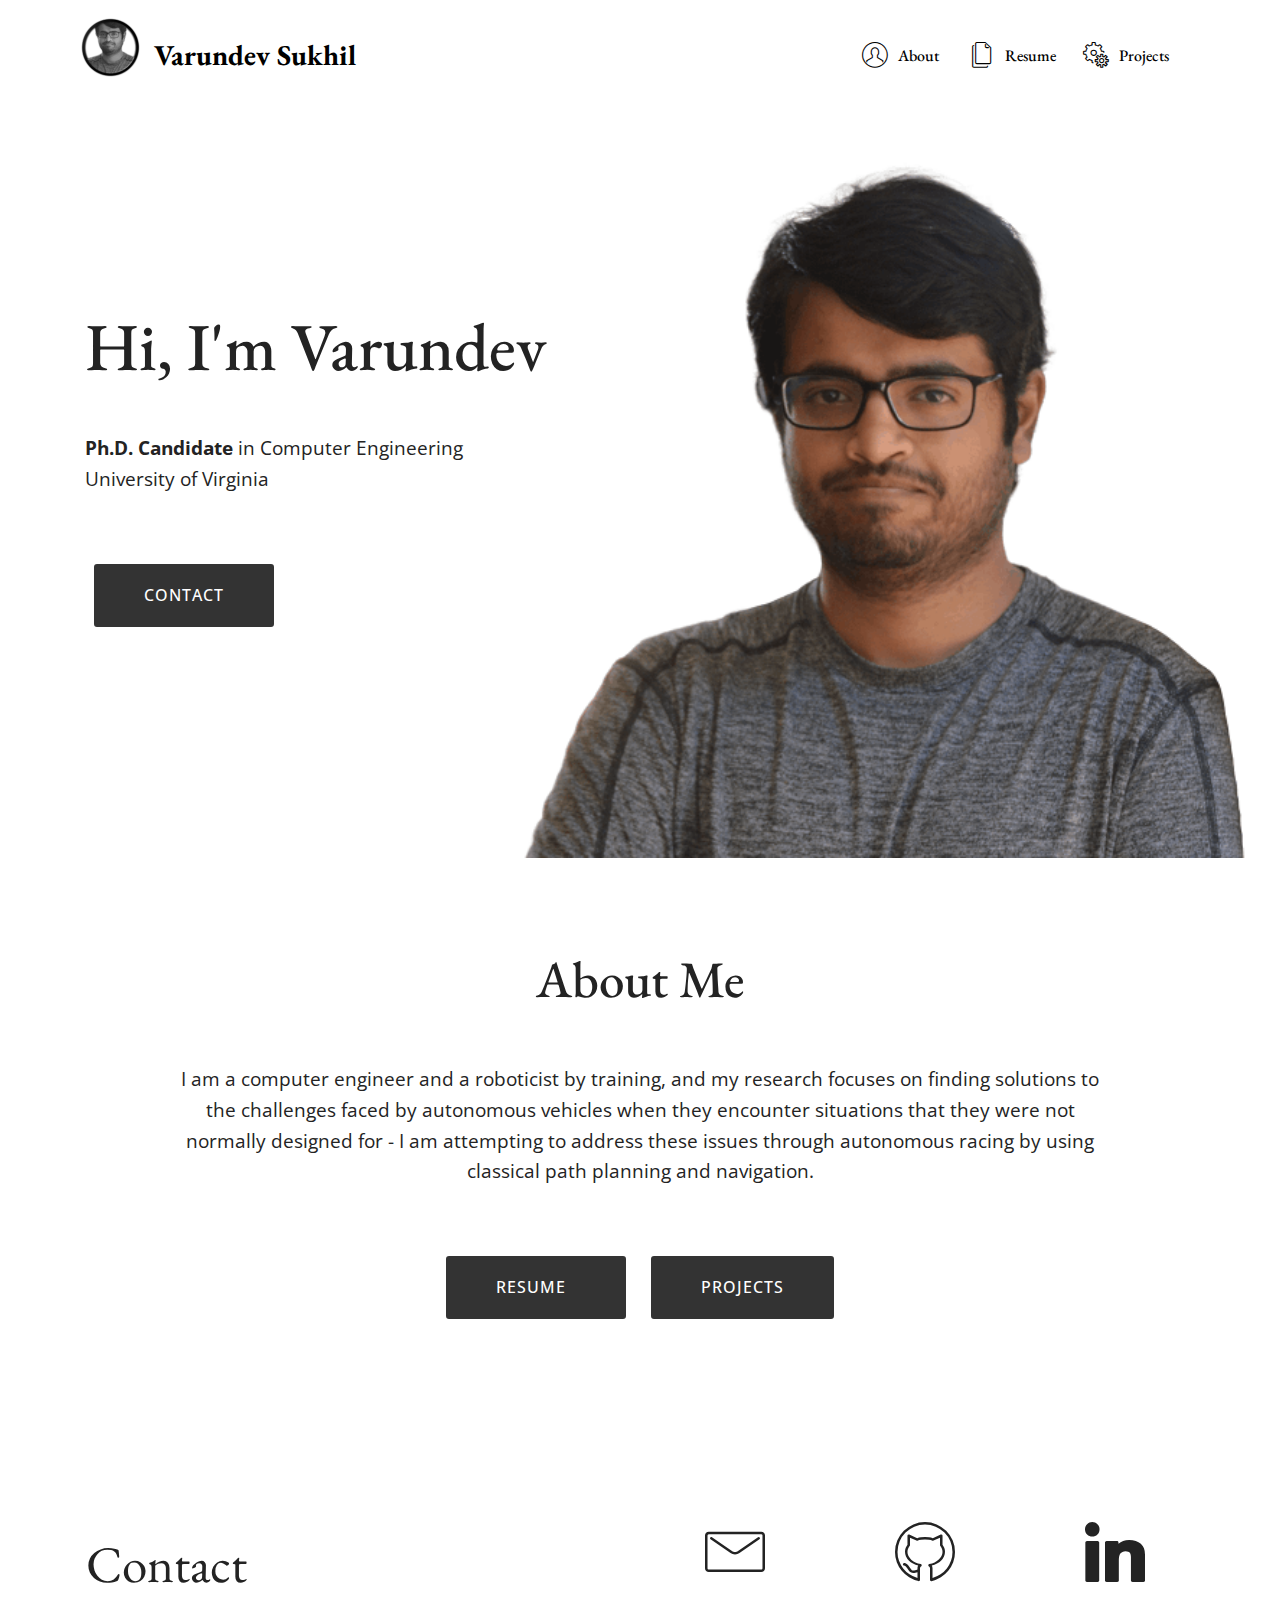
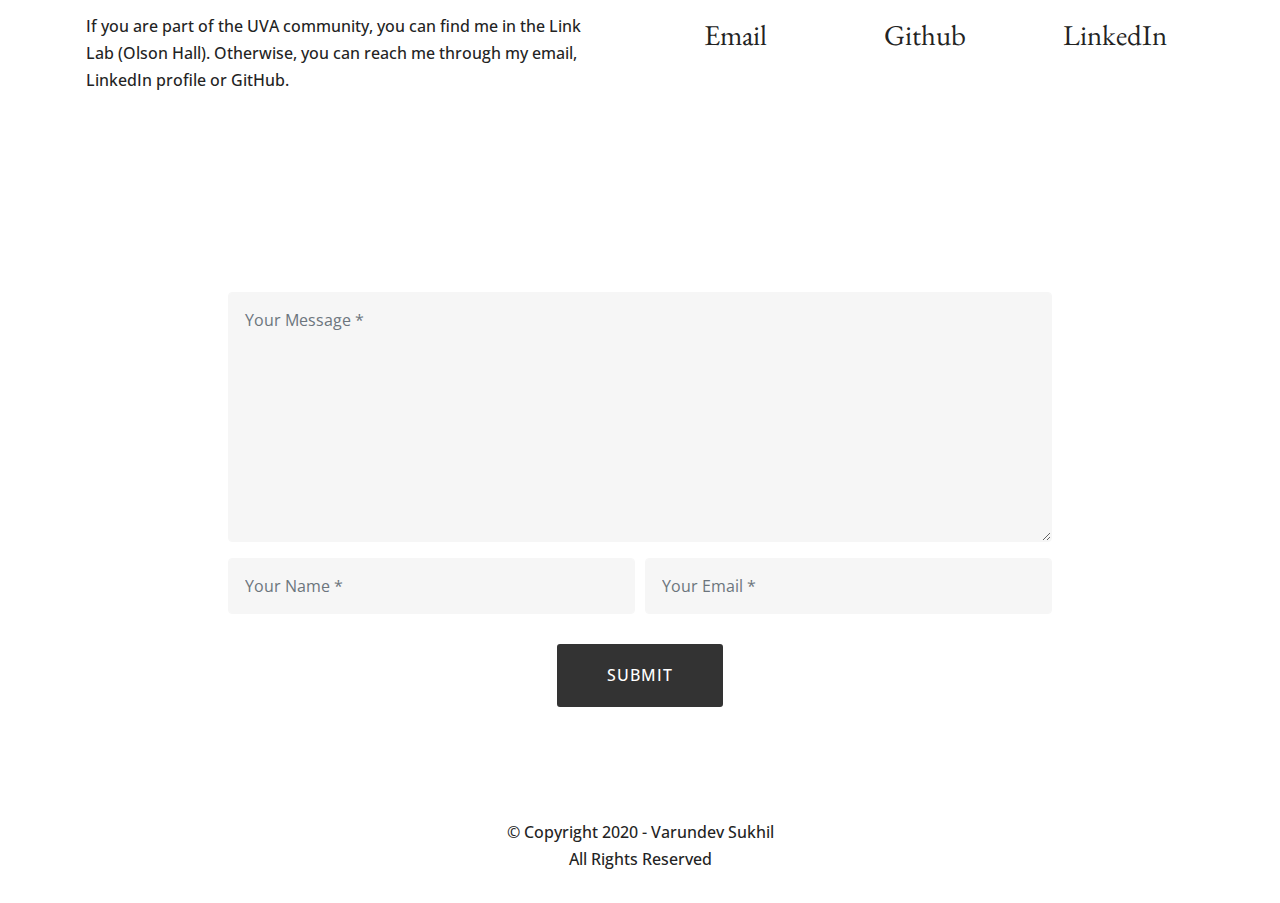
==== commit 6560557d: "Landing page completed" ====
--- a/index.html
+++ b/index.html
@@ -100,52 +100,12 @@
                 <h1 class="mbr-section-title mbr-semibold pb-3 mbr-fonts-style display-2">About Me</h1>
                 
                 <p class="mbr-text pb-3 mbr-fonts-style display-7">
-                    I am a computer engineer and a roboticist by training, and my research focuses on finding solutions to the challenges faced by autonomous vehicles when they encouter situations that they were not normally designed for - I am attempting to address these issues through autonomous racing by using classical path planning and navigation.</p>
-                
-            </div>
-        </div>
-    </div>
-
-</section>
-
-<section class="features15 cid-rS0LeCAGB4" id="features015-a">
-
-    
-
-    
-    <div class="container">
-        <div class="row">
-            <div class="card p-3 col-12 col-md-6 col-lg-4">
-                <div class="card-wrapper">
-                    <div class="card-img">
-                        <img src="assets/images/03.jpg" alt="Mobirise">
-                    </div>
-                    <div class="card-box">
-                        <h4 class="card-title align-left mbr-fonts-style display-5">Resume</h4>
-                        
-                    </div>
-                    
-                </div>
-            </div>
-
-            <div class="card p-3 col-12 col-md-6 col-lg-4">
-                <div class="card-wrapper">
-                    <div class="card-img">
-                        <img src="assets/images/04.jpg" alt="Mobirise">
-                    </div>
-                    <div class="card-box">
-                        <h4 class="card-title align-left mbr-fonts-style display-5">Projects</h4>
-                        
-                    </div>
-                    
-                </div>
-            </div>
-
-            
-
-
-        </div>
-    </div>
+                    <br>I am a computer engineer and a roboticist by training, and my research focuses on finding solutions to the challenges faced by autonomous vehicles when they encounter situations that they were not normally designed for - I am attempting to address these issues through autonomous racing by using classical path planning and navigation.<br><br></p>
+                <div class="mbr-section-btn"><a class="btn btn-md btn-black display-4" href="https://mobirise.co">RESUME &nbsp;</a> <a class="btn btn-md btn-black display-4" href="https://mobirise.co">PROJECTS</a></div>
+            </div>
+        </div>
+    </div>
+
 </section>
 
 <section class="features14 cid-rS0J0Q9dze" id="features014-9">
@@ -167,31 +127,31 @@
 
             <div class="card p-3 col-12 col-md-4 col-lg-2">
                 <div class="card-img pb-3">
-                    <span class="mbr-iconfont mbri-letter" style="color: rgb(35, 35, 35); fill: rgb(35, 35, 35); font-size: 60px;"></span>
+                    <a href="mailto:vsukhil@gmail.com"><span class="mbr-iconfont mbri-letter" style="color: rgb(35, 35, 35); fill: rgb(35, 35, 35); font-size: 60px;"></span></a>
                 </div>
                 <div class="card-box">
-                    <h4 class="card-title align-center py-3 mbr-fonts-style display-5">Email</h4>
+                    <h4 class="card-title align-center py-3 mbr-fonts-style display-5"><a href="mailto:vsukhil@gmail.com">Email</a></h4>
                     
                 </div>
             </div>
 
             <div class="card p-3 col-12 col-md-4 col-lg-2">
                 <div class="card-img pb-3">
-                    <span class="mbr-iconfont mbri-github" style="color: rgb(35, 35, 35); fill: rgb(35, 35, 35); font-size: 60px;"></span>
+                    <a href="https://github.com/varundevsukhil" target="_blank"><span class="mbr-iconfont mbri-github" style="color: rgb(35, 35, 35); fill: rgb(35, 35, 35); font-size: 60px;"></span></a>
                 </div>
                 <div class="card-box">
                     <h4 class="card-title  align-center py-3 mbr-fonts-style display-5">
-                        Github</h4>
+                        <a href="https://github.com/varundevsukhil" target="_blank">Github</a></h4>
                     
                 </div>
             </div>
 
             <div class="card p-3 col-12 col-md-4 col-lg-2">
                 <div class="card-img pb-3">
-                    <span class="mbr-iconfont socicon-linkedin socicon" style="color: rgb(35, 35, 35); fill: rgb(35, 35, 35); font-size: 60px;"></span>
+                    <a href="https://www.linkedin.com/in/varundev-sukhil-2aa340109/" target="_blank"><span class="mbr-iconfont socicon-linkedin socicon" style="color: rgb(35, 35, 35); fill: rgb(35, 35, 35); font-size: 60px;"></span></a>
                 </div>
                 <div class="card-box">
-                    <h4 class="card-title py-3  align-center mbr-fonts-style display-5">LinkedIn</h4>
+                    <h4 class="card-title py-3  align-center mbr-fonts-style display-5"><a href="https://www.linkedin.com/in/varundev-sukhil-2aa340109/" target="_blank">LinkedIn</a></h4>
                     
                 </div>
             </div>
@@ -210,7 +170,7 @@
         <div class="row">
             <div class="col-lg-8 mx-auto mbr-form" data-form-type="formoid">
 <!--Formbuilder Form-->
-<form action="https://mobirise.com/" method="POST" class="mbr-form form-with-styler" data-form-title="Form Name"><input type="hidden" name="email" data-form-email="true" value="J6B+g+ceIR4o97IA3SIrtjdmQs0INfnXaxR0MjpUTi9DN6FYHRg2RezdCf/ETqJAJdYqm0KarbB6Qs/98Mvyg9Rzmjfta88hwCaLURKNrFcUc5WJYPlBmFhhLsUEkGzz.wCM/koUu6Xw6Rd0rW3yI75jSaucf5pXZ4rNryVuSHpj+onJjN4JEq4v+AmA1SG1n2GAlzlOcW5fRcWzmlENyY0l9oCX3NqomFVZtrI3Xxzq4WBui3opc/QfT0qwPf0ev">
+<form action="https://mobirise.com/" method="POST" class="mbr-form form-with-styler" data-form-title="Form Name"><input type="hidden" name="email" data-form-email="true" value="lTV4ZxS9NGTFIzkejSyuIFT6sNH1aBL8EuvkDsLYqCxjYCGzgzjyUk440vNRrIvypbG8I2sXXH6XTObpDapQXbI9vf8fcwujcHYYnmnqQFArfbRoLJoYjAKqRdUgzbqV.enKHsblQZ+HcLUvAL/QDu4wvDT8S3T5QGEufu/iXPgX5Qh/Kp+BMhQOM0E79wyPTiDXiITMgdRgFN+Wji02O6QfN7dvHAlYYEz3Kre4tRuWbVGkMPz2rjuVACMId59oE">
 <div class="form-row">
 <div hidden="hidden" data-form-alert="" class="alert alert-success col-12">Thanks for filling out the form!</div>
 <div hidden="hidden" data-form-alert-danger="" class="alert alert-danger col-12">Oops...! some problem!</div>
--- a/assets/mobirise/css/mbr-additional.css
+++ b/assets/mobirise/css/mbr-additional.css
@@ -92,7 +92,7 @@
   border-radius: 3px;
 }
 .bg-primary {
-  background-color: #3d626c !important;
+  background-color: #232323 !important;
 }
 .bg-success {
   background-color: #f7ed4a !important;
@@ -108,8 +108,8 @@
 }
 .btn-primary,
 .btn-primary:active {
-  background-color: #3d626c !important;
-  border-color: #3d626c !important;
+  background-color: #232323 !important;
+  border-color: #232323 !important;
   color: #ffffff !important;
 }
 .btn-primary:hover,
@@ -117,14 +117,14 @@
 .btn-primary.focus,
 .btn-primary.active {
   color: #ffffff !important;
-  background-color: #21363b !important;
-  border-color: #21363b !important;
+  background-color: #000000 !important;
+  border-color: #000000 !important;
 }
 .btn-primary.disabled,
 .btn-primary:disabled {
   color: #ffffff !important;
-  background-color: #21363b !important;
-  border-color: #21363b !important;
+  background-color: #000000 !important;
+  border-color: #000000 !important;
 }
 .btn-secondary,
 .btn-secondary:active {
@@ -272,22 +272,22 @@
 .btn-primary-outline,
 .btn-primary-outline:active {
   background: none;
-  border-color: #18272b;
-  color: #18272b;
+  border-color: #000000;
+  color: #000000;
 }
 .btn-primary-outline:hover,
 .btn-primary-outline:focus,
 .btn-primary-outline.focus,
 .btn-primary-outline.active {
   color: #ffffff;
-  background-color: #3d626c;
-  border-color: #3d626c;
+  background-color: #232323;
+  border-color: #232323;
 }
 .btn-primary-outline.disabled,
 .btn-primary-outline:disabled {
   color: #ffffff !important;
-  background-color: #3d626c !important;
-  border-color: #3d626c !important;
+  background-color: #232323 !important;
+  border-color: #232323 !important;
 }
 .btn-secondary-outline,
 .btn-secondary-outline:active {
@@ -424,7 +424,7 @@
   border-color: #ffffff;
 }
 .text-primary {
-  color: #3d626c !important;
+  color: #232323 !important;
 }
 .text-secondary {
   color: #ff3366 !important;
@@ -449,7 +449,7 @@
 }
 a.text-primary:hover,
 a.text-primary:focus {
-  color: #18272b !important;
+  color: #000000 !important;
 }
 a.text-secondary:hover,
 a.text-secondary:focus {
@@ -496,8 +496,8 @@
   box-shadow: none !important;
 }
 .mbr-gallery-filter li.active .btn {
-  background-color: #3d626c;
-  border-color: #3d626c;
+  background-color: #232323;
+  border-color: #232323;
   color: #ffffff;
 }
 .mbr-gallery-filter li.active .btn:focus {
@@ -505,11 +505,11 @@
 }
 a,
 a:hover {
-  color: #3d626c;
+  color: #232323;
 }
 .mbr-plan-header.bg-primary .mbr-plan-subtitle,
 .mbr-plan-header.bg-primary .mbr-plan-price-desc {
-  color: #77a5b2;
+  color: #d5d5d5;
 }
 .mbr-plan-header.bg-success .mbr-plan-subtitle,
 .mbr-plan-header.bg-success .mbr-plan-price-desc {
@@ -539,7 +539,7 @@
   font-size: 1.92rem;
 }
 blockquote {
-  border-color: #3d626c;
+  border-color: #232323;
 }
 /* Forms */
 .mbr-form .btn {
@@ -547,7 +547,7 @@
 }
 .jq-selectbox li:hover,
 .jq-selectbox li.selected {
-  background-color: #3d626c;
+  background-color: #232323;
   color: #ffffff;
 }
 .jq-selectbox .jq-selectbox__trigger-arrow,
@@ -560,14 +560,14 @@
 .jq-selectbox:hover .jq-selectbox__trigger-arrow,
 .jq-number__spin.minus:hover:after,
 .jq-number__spin.plus:hover:after {
-  border-top-color: #3d626c;
-  border-bottom-color: #3d626c;
+  border-top-color: #232323;
+  border-bottom-color: #232323;
 }
 .xdsoft_datetimepicker .xdsoft_calendar td.xdsoft_default,
 .xdsoft_datetimepicker .xdsoft_calendar td.xdsoft_current,
 .xdsoft_datetimepicker .xdsoft_timepicker .xdsoft_time_box > div > div.xdsoft_current {
   color: #ffffff !important;
-  background-color: #3d626c !important;
+  background-color: #232323 !important;
   box-shadow: none !important;
 }
 .xdsoft_datetimepicker .xdsoft_calendar td:hover,
@@ -594,7 +594,7 @@
 }
 .btn-white-outline:hover {
   background: transparent !important;
-  color: #3d626c !important;
+  color: #232323 !important;
 }
 .btn-white-outline:hover:before {
   left: 0px;
@@ -605,18 +605,18 @@
   border: none;
   position: relative;
   z-index: 1;
-  color: #3d626c !important;
+  color: #232323 !important;
 }
 .btn-primary-outline:hover,
 .btn-primary-outline:active {
   background: transparent;
-  color: #3d626c;
+  color: #232323;
 }
 .btn-primary-outline:before {
   content: "";
   width: 100%;
   height: 2px;
-  background: #3d626c;
+  background: #232323;
   position: absolute;
   transition: all 0.6s ease-in-out;
   bottom: 0;
@@ -646,7 +646,7 @@
   top: 50%;
   left: 50%;
   transform: translateX(-50%) translateY(-50%);
-  background-image: url("data:image/svg+xml;charset=UTF-8,%3csvg width='32' height='32' viewBox='0 0 64 64' xmlns='http://www.w3.org/2000/svg' stroke='%233d626c' %3e%3cg fill='none' fill-rule='evenodd'%3e%3cg transform='translate(16 16)' stroke-width='2'%3e%3ccircle stroke-opacity='.5' cx='16' cy='16' r='16'/%3e%3cpath d='M32 16c0-9.94-8.06-16-16-16'%3e%3canimateTransform attributeName='transform' type='rotate' from='0 16 16' to='360 16 16' dur='1s' repeatCount='indefinite'/%3e%3c/path%3e%3c/g%3e%3c/g%3e%3c/svg%3e");
+  background-image: url("data:image/svg+xml;charset=UTF-8,%3csvg width='32' height='32' viewBox='0 0 64 64' xmlns='http://www.w3.org/2000/svg' stroke='%23232323' %3e%3cg fill='none' fill-rule='evenodd'%3e%3cg transform='translate(16 16)' stroke-width='2'%3e%3ccircle stroke-opacity='.5' cx='16' cy='16' r='16'/%3e%3cpath d='M32 16c0-9.94-8.06-16-16-16'%3e%3canimateTransform attributeName='transform' type='rotate' from='0 16 16' to='360 16 16' dur='1s' repeatCount='indefinite'/%3e%3c/path%3e%3c/g%3e%3c/g%3e%3c/svg%3e");
 }
 section.lazy-placeholder:after {
   opacity: 0.5;
@@ -1099,53 +1099,6 @@
   color: #232323;
   text-align: center;
 }
-.cid-rS0LeCAGB4 {
-  padding-top: 30px;
-  padding-bottom: 15px;
-  background-color: #ffffff;
-}
-.cid-rS0LeCAGB4 .card-box {
-  padding: 0rem;
-}
-.cid-rS0LeCAGB4 .mbr-section-btn {
-  margin-top: 1.8rem;
-}
-.cid-rS0LeCAGB4 h4 {
-  margin-bottom: 0;
-  padding-top: 1rem;
-}
-.cid-rS0LeCAGB4 p {
-  margin-bottom: 0;
-  padding-top: 0.2rem;
-}
-.cid-rS0LeCAGB4 .row {
-  justify-content: center;
-}
-.cid-rS0LeCAGB4 .card-wrapper {
-  height: 100%;
-  padding-bottom: 1rem;
-}
-.cid-rS0LeCAGB4 .mbr-text {
-  color: #879a9f;
-}
-.cid-rS0LeCAGB4 .card-img {
-  height: 300px;
-  position: relative;
-}
-.cid-rS0LeCAGB4 .card-img img {
-  height: 100%;
-  object-fit: cover;
-  z-index: 2;
-  position: relative;
-}
-.cid-rS0LeCAGB4 .card-title {
-  text-align: center;
-  color: #232323;
-}
-.cid-rS0LeCAGB4 .mbr-text,
-.cid-rS0LeCAGB4 .mbr-section-btn {
-  text-align: center;
-}
 .cid-rS0J0Q9dze {
   padding-top: 90px;
   padding-bottom: 90px;
@@ -1153,7 +1106,7 @@
 }
 .cid-rS0J0Q9dze .card-img span {
   font-size: 90px;
-  color: #3d626c;
+  color: #232323;
 }
 .cid-rS0J0Q9dze .text-box {
   max-width: 500px;
--- a/assets/mobirise/css/mbr-additional.css
+++ b/assets/mobirise/css/mbr-additional.css
@@ -92,7 +92,7 @@
   border-radius: 3px;
 }
 .bg-primary {
-  background-color: #3d626c !important;
+  background-color: #232323 !important;
 }
 .bg-success {
   background-color: #f7ed4a !important;
@@ -108,8 +108,8 @@
 }
 .btn-primary,
 .btn-primary:active {
-  background-color: #3d626c !important;
-  border-color: #3d626c !important;
+  background-color: #232323 !important;
+  border-color: #232323 !important;
   color: #ffffff !important;
 }
 .btn-primary:hover,
@@ -117,14 +117,14 @@
 .btn-primary.focus,
 .btn-primary.active {
   color: #ffffff !important;
-  background-color: #21363b !important;
-  border-color: #21363b !important;
+  background-color: #000000 !important;
+  border-color: #000000 !important;
 }
 .btn-primary.disabled,
 .btn-primary:disabled {
   color: #ffffff !important;
-  background-color: #21363b !important;
-  border-color: #21363b !important;
+  background-color: #000000 !important;
+  border-color: #000000 !important;
 }
 .btn-secondary,
 .btn-secondary:active {
@@ -272,22 +272,22 @@
 .btn-primary-outline,
 .btn-primary-outline:active {
   background: none;
-  border-color: #18272b;
-  color: #18272b;
+  border-color: #000000;
+  color: #000000;
 }
 .btn-primary-outline:hover,
 .btn-primary-outline:focus,
 .btn-primary-outline.focus,
 .btn-primary-outline.active {
   color: #ffffff;
-  background-color: #3d626c;
-  border-color: #3d626c;
+  background-color: #232323;
+  border-color: #232323;
 }
 .btn-primary-outline.disabled,
 .btn-primary-outline:disabled {
   color: #ffffff !important;
-  background-color: #3d626c !important;
-  border-color: #3d626c !important;
+  background-color: #232323 !important;
+  border-color: #232323 !important;
 }
 .btn-secondary-outline,
 .btn-secondary-outline:active {
@@ -424,7 +424,7 @@
   border-color: #ffffff;
 }
 .text-primary {
-  color: #3d626c !important;
+  color: #232323 !important;
 }
 .text-secondary {
   color: #ff3366 !important;
@@ -449,7 +449,7 @@
 }
 a.text-primary:hover,
 a.text-primary:focus {
-  color: #18272b !important;
+  color: #000000 !important;
 }
 a.text-secondary:hover,
 a.text-secondary:focus {
@@ -496,8 +496,8 @@
   box-shadow: none !important;
 }
 .mbr-gallery-filter li.active .btn {
-  background-color: #3d626c;
-  border-color: #3d626c;
+  background-color: #232323;
+  border-color: #232323;
   color: #ffffff;
 }
 .mbr-gallery-filter li.active .btn:focus {
@@ -505,11 +505,11 @@
 }
 a,
 a:hover {
-  color: #3d626c;
+  color: #232323;
 }
 .mbr-plan-header.bg-primary .mbr-plan-subtitle,
 .mbr-plan-header.bg-primary .mbr-plan-price-desc {
-  color: #77a5b2;
+  color: #d5d5d5;
 }
 .mbr-plan-header.bg-success .mbr-plan-subtitle,
 .mbr-plan-header.bg-success .mbr-plan-price-desc {
@@ -539,7 +539,7 @@
   font-size: 1.92rem;
 }
 blockquote {
-  border-color: #3d626c;
+  border-color: #232323;
 }
 /* Forms */
 .mbr-form .btn {
@@ -547,7 +547,7 @@
 }
 .jq-selectbox li:hover,
 .jq-selectbox li.selected {
-  background-color: #3d626c;
+  background-color: #232323;
   color: #ffffff;
 }
 .jq-selectbox .jq-selectbox__trigger-arrow,
@@ -560,14 +560,14 @@
 .jq-selectbox:hover .jq-selectbox__trigger-arrow,
 .jq-number__spin.minus:hover:after,
 .jq-number__spin.plus:hover:after {
-  border-top-color: #3d626c;
-  border-bottom-color: #3d626c;
+  border-top-color: #232323;
+  border-bottom-color: #232323;
 }
 .xdsoft_datetimepicker .xdsoft_calendar td.xdsoft_default,
 .xdsoft_datetimepicker .xdsoft_calendar td.xdsoft_current,
 .xdsoft_datetimepicker .xdsoft_timepicker .xdsoft_time_box > div > div.xdsoft_current {
   color: #ffffff !important;
-  background-color: #3d626c !important;
+  background-color: #232323 !important;
   box-shadow: none !important;
 }
 .xdsoft_datetimepicker .xdsoft_calendar td:hover,
@@ -594,7 +594,7 @@
 }
 .btn-white-outline:hover {
   background: transparent !important;
-  color: #3d626c !important;
+  color: #232323 !important;
 }
 .btn-white-outline:hover:before {
   left: 0px;
@@ -605,18 +605,18 @@
   border: none;
   position: relative;
   z-index: 1;
-  color: #3d626c !important;
+  color: #232323 !important;
 }
 .btn-primary-outline:hover,
 .btn-primary-outline:active {
   background: transparent;
-  color: #3d626c;
+  color: #232323;
 }
 .btn-primary-outline:before {
   content: "";
   width: 100%;
   height: 2px;
-  background: #3d626c;
+  background: #232323;
   position: absolute;
   transition: all 0.6s ease-in-out;
   bottom: 0;
@@ -646,7 +646,7 @@
   top: 50%;
   left: 50%;
   transform: translateX(-50%) translateY(-50%);
-  background-image: url("data:image/svg+xml;charset=UTF-8,%3csvg width='32' height='32' viewBox='0 0 64 64' xmlns='http://www.w3.org/2000/svg' stroke='%233d626c' %3e%3cg fill='none' fill-rule='evenodd'%3e%3cg transform='translate(16 16)' stroke-width='2'%3e%3ccircle stroke-opacity='.5' cx='16' cy='16' r='16'/%3e%3cpath d='M32 16c0-9.94-8.06-16-16-16'%3e%3canimateTransform attributeName='transform' type='rotate' from='0 16 16' to='360 16 16' dur='1s' repeatCount='indefinite'/%3e%3c/path%3e%3c/g%3e%3c/g%3e%3c/svg%3e");
+  background-image: url("data:image/svg+xml;charset=UTF-8,%3csvg width='32' height='32' viewBox='0 0 64 64' xmlns='http://www.w3.org/2000/svg' stroke='%23232323' %3e%3cg fill='none' fill-rule='evenodd'%3e%3cg transform='translate(16 16)' stroke-width='2'%3e%3ccircle stroke-opacity='.5' cx='16' cy='16' r='16'/%3e%3cpath d='M32 16c0-9.94-8.06-16-16-16'%3e%3canimateTransform attributeName='transform' type='rotate' from='0 16 16' to='360 16 16' dur='1s' repeatCount='indefinite'/%3e%3c/path%3e%3c/g%3e%3c/g%3e%3c/svg%3e");
 }
 section.lazy-placeholder:after {
   opacity: 0.5;
@@ -1099,53 +1099,6 @@
   color: #232323;
   text-align: center;
 }
-.cid-rS0LeCAGB4 {
-  padding-top: 30px;
-  padding-bottom: 15px;
-  background-color: #ffffff;
-}
-.cid-rS0LeCAGB4 .card-box {
-  padding: 0rem;
-}
-.cid-rS0LeCAGB4 .mbr-section-btn {
-  margin-top: 1.8rem;
-}
-.cid-rS0LeCAGB4 h4 {
-  margin-bottom: 0;
-  padding-top: 1rem;
-}
-.cid-rS0LeCAGB4 p {
-  margin-bottom: 0;
-  padding-top: 0.2rem;
-}
-.cid-rS0LeCAGB4 .row {
-  justify-content: center;
-}
-.cid-rS0LeCAGB4 .card-wrapper {
-  height: 100%;
-  padding-bottom: 1rem;
-}
-.cid-rS0LeCAGB4 .mbr-text {
-  color: #879a9f;
-}
-.cid-rS0LeCAGB4 .card-img {
-  height: 300px;
-  position: relative;
-}
-.cid-rS0LeCAGB4 .card-img img {
-  height: 100%;
-  object-fit: cover;
-  z-index: 2;
-  position: relative;
-}
-.cid-rS0LeCAGB4 .card-title {
-  text-align: center;
-  color: #232323;
-}
-.cid-rS0LeCAGB4 .mbr-text,
-.cid-rS0LeCAGB4 .mbr-section-btn {
-  text-align: center;
-}
 .cid-rS0J0Q9dze {
   padding-top: 90px;
   padding-bottom: 90px;
@@ -1153,7 +1106,7 @@
 }
 .cid-rS0J0Q9dze .card-img span {
   font-size: 90px;
-  color: #3d626c;
+  color: #232323;
 }
 .cid-rS0J0Q9dze .text-box {
   max-width: 500px;
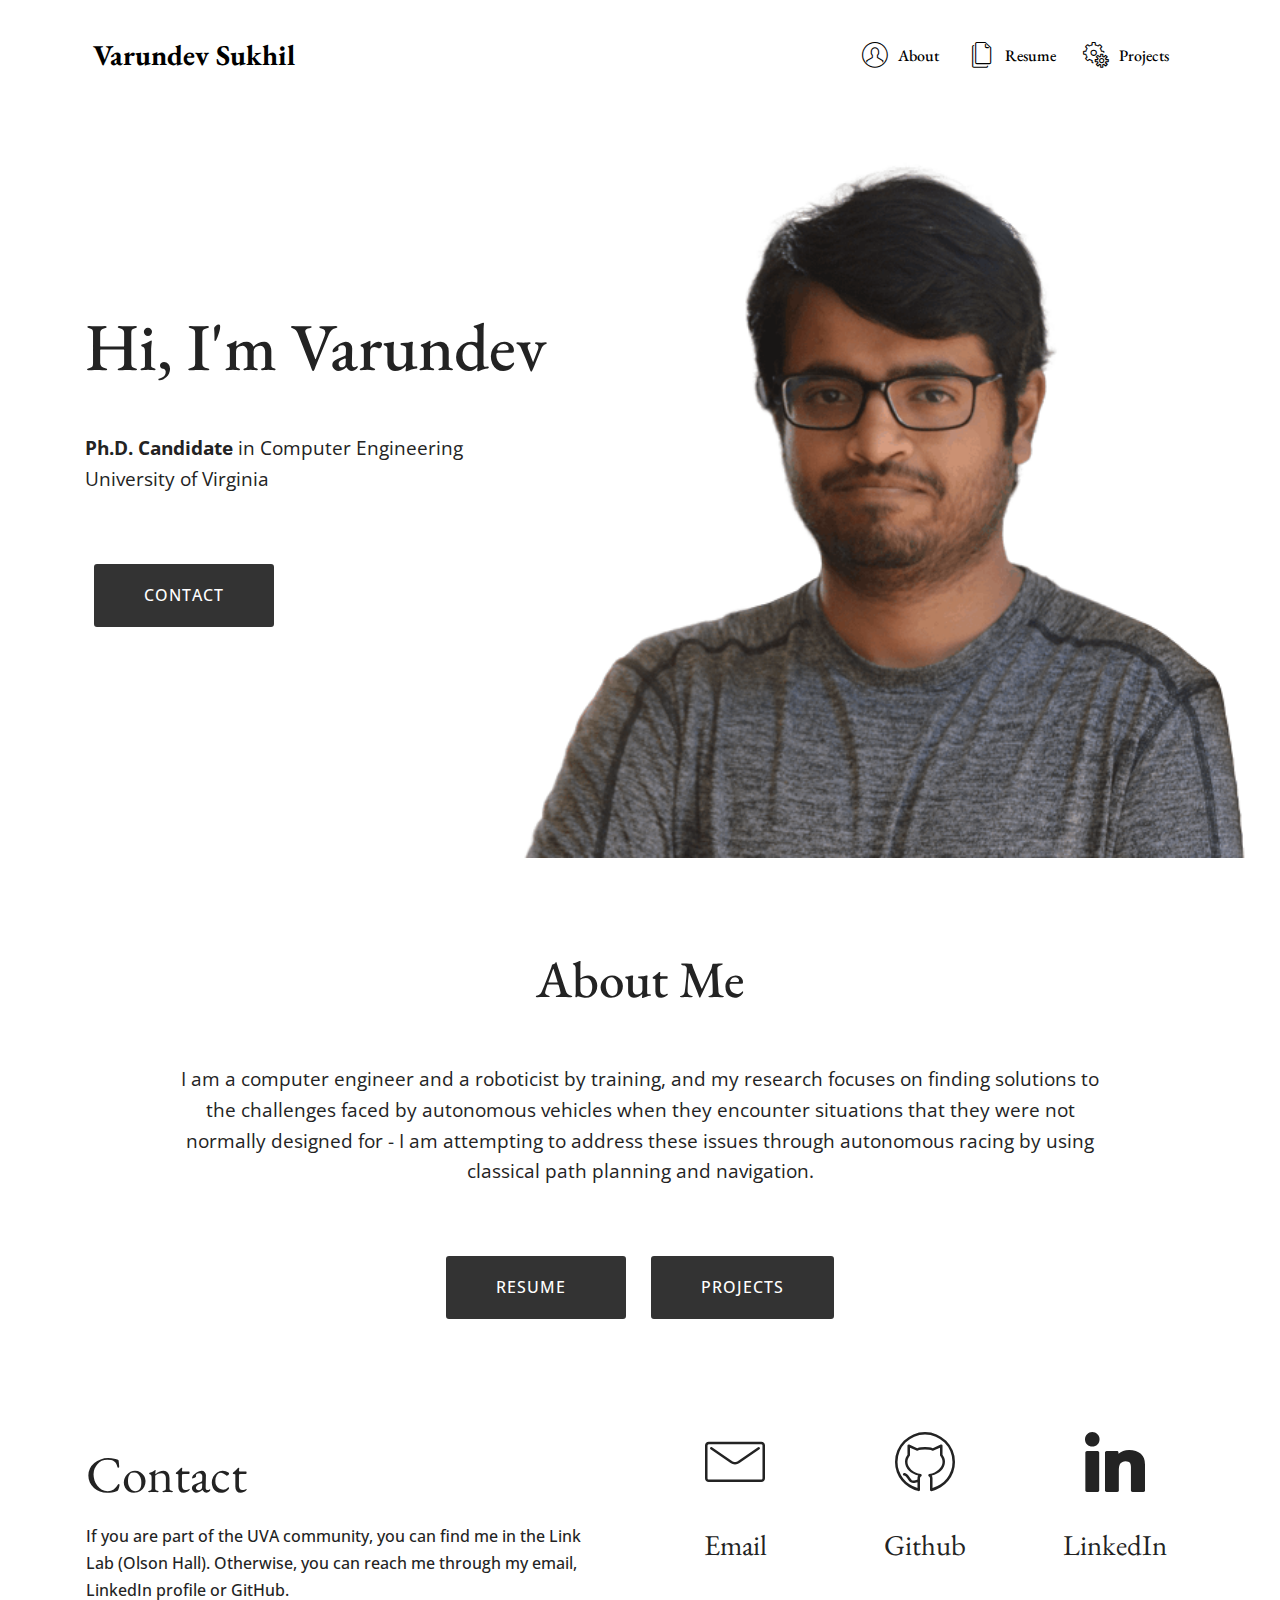
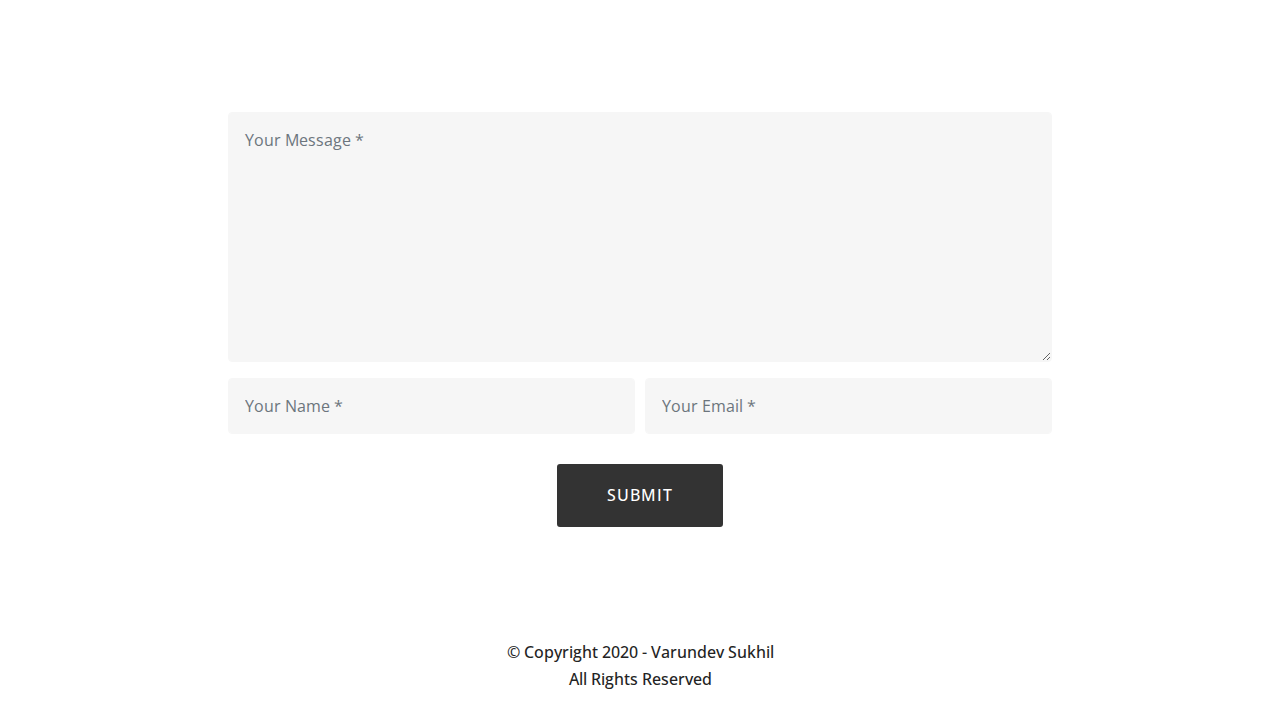
==== commit 001bc71e: "Updated resume section" ====
--- a/index.html
+++ b/index.html
@@ -6,7 +6,7 @@
   <meta http-equiv="X-UA-Compatible" content="IE=edge">
   <meta name="generator" content="Mobirise v4.12.2, mobirise.com">
   <meta name="viewport" content="width=device-width, initial-scale=1, minimum-scale=1">
-  <link rel="shortcut icon" href="assets/images/web-icon-128x128.png" type="image/x-icon">
+  <link rel="shortcut icon" href="assets/images/web-icon-128x112.png" type="image/x-icon">
   <meta name="description" content="Ph.D. Candidate in Computer Engineering - University of Virginia">
   
   <title>Varundev Sukhil</title>
@@ -47,15 +47,15 @@
                         <img src="assets/images/web-icon-122x122.png" alt="Mobirise" title="" style="height: 3.8rem;">
                     </a>
                 </span>
-                <span class="navbar-caption-wrap"><a class="navbar-caption text-black display-5" href="https://mobirise.co">Varundev Sukhil</a></span>
+                <span class="navbar-caption-wrap"><a class="navbar-caption text-black display-5" href="index.html">Varundev Sukhil</a></span>
             </div>
         </div>
         <div class="collapse navbar-collapse" id="navbarSupportedContent">
-            <ul class="navbar-nav nav-dropdown nav-right" data-app-modern-menu="true"><li class="nav-item"><a class="nav-link link text-black display-4" href="https://mobirise.co"><span class="mbri-user mbr-iconfont mbr-iconfont-btn"></span>About &nbsp;&nbsp;</a></li>
-                <li class="nav-item"><a class="nav-link link text-black display-4" href="https://mobirise.co"><span class="mbri-pages mbr-iconfont mbr-iconfont-btn"></span>
+            <ul class="navbar-nav nav-dropdown nav-right" data-app-modern-menu="true"><li class="nav-item"><a class="nav-link link text-black display-4" href="index.html"><span class="mbri-user mbr-iconfont mbr-iconfont-btn"></span>About &nbsp;&nbsp;</a></li>
+                <li class="nav-item"><a class="nav-link link text-black display-4" href="resume.html"><span class="mbri-pages mbr-iconfont mbr-iconfont-btn"></span>
 
                         Resume &nbsp;</a></li>
-                <li class="nav-item"><a class="nav-link link text-black display-4" href="https://mobirise.co"><span class="mbri-setting mbr-iconfont mbr-iconfont-btn"></span>
+                <li class="nav-item"><a class="nav-link link text-black display-4" href="projects.html"><span class="mbri-setting mbr-iconfont mbr-iconfont-btn"></span>
 
                         Projects</a></li>
                 <li class="nav-item">
@@ -81,7 +81,7 @@
                 
                 <p class="mbr-text pb-3 mbr-fonts-style display-7">
                     <br><strong>Ph.D. Candidate</strong> in Computer Engineering<br>University of Virginia<br><br></p>
-                <div class="mbr-section-btn"><a class="btn btn-md btn-black display-4" href="https://mobirise.co">CONTACT</a></div>
+                <div class="mbr-section-btn"><a class="btn btn-md btn-black display-4" href="index.html#features014-9">CONTACT</a></div>
             </div>
         </div>
     </div>
@@ -170,7 +170,7 @@
         <div class="row">
             <div class="col-lg-8 mx-auto mbr-form" data-form-type="formoid">
 <!--Formbuilder Form-->
-<form action="https://mobirise.com/" method="POST" class="mbr-form form-with-styler" data-form-title="Form Name"><input type="hidden" name="email" data-form-email="true" value="lTV4ZxS9NGTFIzkejSyuIFT6sNH1aBL8EuvkDsLYqCxjYCGzgzjyUk440vNRrIvypbG8I2sXXH6XTObpDapQXbI9vf8fcwujcHYYnmnqQFArfbRoLJoYjAKqRdUgzbqV.enKHsblQZ+HcLUvAL/QDu4wvDT8S3T5QGEufu/iXPgX5Qh/Kp+BMhQOM0E79wyPTiDXiITMgdRgFN+Wji02O6QfN7dvHAlYYEz3Kre4tRuWbVGkMPz2rjuVACMId59oE">
+<form action="https://mobirise.com/" method="POST" class="mbr-form form-with-styler" data-form-title="Form Name"><input type="hidden" name="email" data-form-email="true" value="zwRF84wBy6icanZAfkkZ77B8Fssz68UNX4hRqvD0+b5tDuYG22FrWTtQcxFxIPKyFCTjPP9/5RSZLizBbI3/if7643PRsRU5XyPaQZBFNcCObZFxDQBwn2Ri4EC+Az9j.1BV7wzdmYfL5kDd1DXtRABNJz/Djig4lSeM/iw2yTrYB7puO8/brQVnOXNAe8JTGbXa8WH0qPO4iWIuNylwx/2S0NNUH/FO9NoN/OTi4MKXnQM5fAkYp1DZFOnL1ogBu">
 <div class="form-row">
 <div hidden="hidden" data-form-alert="" class="alert alert-success col-12">Thanks for filling out the form!</div>
 <div hidden="hidden" data-form-alert-danger="" class="alert alert-danger col-12">Oops...! some problem!</div>
--- a/assets/mobirise/css/mbr-additional.css
+++ b/assets/mobirise/css/mbr-additional.css
@@ -907,11 +907,6 @@
 .cid-rS0DAcrOcs .collapsed .navbar-collapse.collapsing .navbar-buttons:last-child,
 .cid-rS0DAcrOcs .collapsed .navbar-collapse.show .navbar-buttons:last-child {
   margin-bottom: 1rem;
-}
-@media (min-width: 992px) {
-  .cid-rS0DAcrOcs .collapsed:not(.navbar-short) .navbar-collapse {
-    max-height: calc(98.5vh - 3.8rem);
-  }
 }
 .cid-rS0DAcrOcs .collapsed button.navbar-toggler {
   display: block;
@@ -1100,8 +1095,8 @@
   text-align: center;
 }
 .cid-rS0J0Q9dze {
-  padding-top: 90px;
-  padding-bottom: 90px;
+  padding-top: 0px;
+  padding-bottom: 0px;
   background-color: #ffffff;
 }
 .cid-rS0J0Q9dze .card-img span {
@@ -1254,3 +1249,1634 @@
 .cid-rS0FL6dw6X .media-container-row .mbr-text {
   color: #232323;
 }
+.cid-rS0DAcrOcs .navbar {
+  padding: .5rem 0;
+  background: #3d626c;
+  transition: none;
+  min-height: 77px;
+}
+.cid-rS0DAcrOcs .navbar-dropdown.bg-color.transparent.opened {
+  background: #3d626c;
+}
+.cid-rS0DAcrOcs a {
+  font-style: normal;
+}
+.cid-rS0DAcrOcs .nav-link {
+  font-family: EB Garamond !important;
+}
+.cid-rS0DAcrOcs .nav-item span {
+  padding-right: 0.4em;
+  line-height: 0.5em;
+  vertical-align: text-bottom;
+  position: relative;
+  text-decoration: none;
+}
+.cid-rS0DAcrOcs .nav-item a {
+  display: -webkit-flex;
+  align-items: center;
+  justify-content: center;
+  padding: 0 !important;
+  margin: 0.5rem .65rem !important;
+  -webkit-align-items: center;
+  -webkit-justify-content: center;
+}
+.cid-rS0DAcrOcs .nav-item:focus,
+.cid-rS0DAcrOcs .nav-link:focus {
+  outline: none;
+}
+.cid-rS0DAcrOcs .btn {
+  padding: 0.4rem 1.5rem;
+  display: -webkit-inline-flex;
+  align-items: center;
+  -webkit-align-items: center;
+}
+.cid-rS0DAcrOcs .btn .mbr-iconfont {
+  font-size: 1.6rem;
+}
+.cid-rS0DAcrOcs .menu-logo {
+  margin-right: auto;
+}
+.cid-rS0DAcrOcs .menu-logo .navbar-brand {
+  display: flex;
+  margin-left: 5rem;
+  padding: 0;
+  transition: padding .2s;
+  min-height: 3.8rem;
+  -webkit-align-items: center;
+  align-items: center;
+}
+.cid-rS0DAcrOcs .menu-logo .navbar-brand .navbar-caption-wrap {
+  display: flex;
+  -webkit-align-items: center;
+  align-items: center;
+  word-break: break-word;
+  min-width: 7rem;
+  margin: .3rem 0;
+}
+.cid-rS0DAcrOcs .menu-logo .navbar-brand .navbar-caption-wrap .navbar-caption {
+  line-height: 1.2rem !important;
+  padding-right: 2rem;
+}
+.cid-rS0DAcrOcs .menu-logo .navbar-brand .navbar-logo {
+  font-size: 4rem;
+  transition: font-size 0.25s;
+}
+.cid-rS0DAcrOcs .menu-logo .navbar-brand .navbar-logo img {
+  display: flex;
+}
+.cid-rS0DAcrOcs .menu-logo .navbar-brand .navbar-logo .mbr-iconfont {
+  transition: font-size 0.25s;
+}
+.cid-rS0DAcrOcs .menu-logo .navbar-brand .navbar-logo a {
+  display: inline-flex;
+}
+.cid-rS0DAcrOcs .navbar-toggleable-sm .navbar-collapse {
+  justify-content: flex-end;
+  -webkit-justify-content: flex-end;
+  padding-right: 5rem;
+  width: auto;
+}
+.cid-rS0DAcrOcs .navbar-toggleable-sm .navbar-collapse .navbar-nav {
+  flex-wrap: wrap;
+  -webkit-flex-wrap: wrap;
+  padding-left: 0;
+}
+.cid-rS0DAcrOcs .navbar-toggleable-sm .navbar-collapse .navbar-nav .nav-item {
+  -webkit-align-self: center;
+  align-self: center;
+}
+.cid-rS0DAcrOcs .navbar-toggleable-sm .navbar-collapse .navbar-buttons {
+  padding-left: 0;
+  padding-bottom: 0;
+}
+.cid-rS0DAcrOcs .dropdown .dropdown-menu {
+  background: #ffffff;
+  display: none;
+  position: absolute;
+  min-width: 5rem;
+  padding-top: 1rem;
+  padding-bottom: 1rem;
+  text-align: left;
+}
+.cid-rS0DAcrOcs .dropdown .dropdown-menu .dropdown-item {
+  width: auto;
+  font-family: EB Garamond !important;
+  color: #3d626c !important;
+  padding: 0 .6rem!important;
+  border-radius: 0;
+  background: #ffffff;
+}
+.cid-rS0DAcrOcs .dropdown .dropdown-menu .dropdown-item::after {
+  right: 0.5rem;
+}
+.cid-rS0DAcrOcs .dropdown .dropdown-menu .dropdown-submenu {
+  margin: 0;
+}
+.cid-rS0DAcrOcs .dropdown.open > .dropdown-menu {
+  display: block;
+}
+.cid-rS0DAcrOcs .navbar-toggleable-sm.opened:after {
+  position: absolute;
+  width: 100vw;
+  height: 100vh;
+  content: '';
+  background-color: rgba(0, 0, 0, 0.1);
+  left: 0;
+  bottom: 0;
+  transform: translateY(100%);
+  -webkit-transform: translateY(100%);
+  z-index: 1000;
+}
+.cid-rS0DAcrOcs .navbar.navbar-short {
+  min-height: 60px;
+  transition: all .2s;
+}
+.cid-rS0DAcrOcs .navbar.navbar-short .navbar-toggler-right {
+  top: 20px;
+}
+.cid-rS0DAcrOcs .navbar.navbar-short .navbar-logo a {
+  font-size: 2.5rem !important;
+  line-height: 2.5rem;
+  transition: font-size 0.25s;
+}
+.cid-rS0DAcrOcs .navbar.navbar-short .navbar-logo a .mbr-iconfont {
+  font-size: 2.5rem !important;
+}
+.cid-rS0DAcrOcs .navbar.navbar-short .navbar-logo a img {
+  height: 3rem !important;
+}
+.cid-rS0DAcrOcs .navbar.navbar-short .navbar-brand {
+  min-height: 3rem;
+}
+.cid-rS0DAcrOcs button.navbar-toggler {
+  width: 31px;
+  height: 18px;
+  cursor: pointer;
+  transition: all .2s;
+  top: 1.5rem;
+  right: 1rem;
+}
+.cid-rS0DAcrOcs button.navbar-toggler:focus {
+  outline: none;
+}
+.cid-rS0DAcrOcs button.navbar-toggler .hamburger span {
+  position: absolute;
+  right: 0;
+  width: 30px;
+  height: 2px;
+  border-right: 5px;
+  background-color: #ffffff;
+}
+.cid-rS0DAcrOcs button.navbar-toggler .hamburger span:nth-child(1) {
+  top: 0;
+  transition: all .2s;
+}
+.cid-rS0DAcrOcs button.navbar-toggler .hamburger span:nth-child(2) {
+  top: 8px;
+  transition: all .15s;
+}
+.cid-rS0DAcrOcs button.navbar-toggler .hamburger span:nth-child(3) {
+  top: 8px;
+  transition: all .15s;
+}
+.cid-rS0DAcrOcs button.navbar-toggler .hamburger span:nth-child(4) {
+  top: 16px;
+  transition: all .2s;
+}
+.cid-rS0DAcrOcs nav.opened .hamburger span:nth-child(1) {
+  top: 8px;
+  width: 0;
+  opacity: 0;
+  right: 50%;
+  transition: all .2s;
+}
+.cid-rS0DAcrOcs nav.opened .hamburger span:nth-child(2) {
+  -webkit-transform: rotate(45deg);
+  transform: rotate(45deg);
+  transition: all .25s;
+}
+.cid-rS0DAcrOcs nav.opened .hamburger span:nth-child(3) {
+  -webkit-transform: rotate(-45deg);
+  transform: rotate(-45deg);
+  transition: all .25s;
+}
+.cid-rS0DAcrOcs nav.opened .hamburger span:nth-child(4) {
+  top: 8px;
+  width: 0;
+  opacity: 0;
+  right: 50%;
+  transition: all .2s;
+}
+.cid-rS0DAcrOcs .dropdown-toggle:after {
+  display: none;
+}
+.cid-rS0DAcrOcs .collapsed.navbar-expand {
+  flex-direction: column;
+  -webkit-flex-direction: column;
+}
+.cid-rS0DAcrOcs .collapsed .btn {
+  display: -webkit-flex;
+}
+.cid-rS0DAcrOcs .collapsed .navbar-collapse {
+  display: none !important;
+  padding-right: 0 !important;
+}
+.cid-rS0DAcrOcs .collapsed .navbar-collapse.collapsing,
+.cid-rS0DAcrOcs .collapsed .navbar-collapse.show {
+  display: block !important;
+}
+.cid-rS0DAcrOcs .collapsed .navbar-collapse.collapsing .navbar-nav,
+.cid-rS0DAcrOcs .collapsed .navbar-collapse.show .navbar-nav {
+  display: block;
+  text-align: center;
+}
+.cid-rS0DAcrOcs .collapsed .navbar-collapse.collapsing .navbar-nav .nav-item,
+.cid-rS0DAcrOcs .collapsed .navbar-collapse.show .navbar-nav .nav-item {
+  clear: both;
+}
+.cid-rS0DAcrOcs .collapsed .navbar-collapse.collapsing .navbar-nav .nav-item:last-child,
+.cid-rS0DAcrOcs .collapsed .navbar-collapse.show .navbar-nav .nav-item:last-child {
+  margin-bottom: 1rem;
+}
+.cid-rS0DAcrOcs .collapsed .navbar-collapse.collapsing .navbar-buttons,
+.cid-rS0DAcrOcs .collapsed .navbar-collapse.show .navbar-buttons {
+  text-align: center;
+}
+.cid-rS0DAcrOcs .collapsed .navbar-collapse.collapsing .navbar-buttons:last-child,
+.cid-rS0DAcrOcs .collapsed .navbar-collapse.show .navbar-buttons:last-child {
+  margin-bottom: 1rem;
+}
+.cid-rS0DAcrOcs .collapsed button.navbar-toggler {
+  display: block;
+}
+.cid-rS0DAcrOcs .collapsed .navbar-brand {
+  margin-left: 1rem !important;
+}
+.cid-rS0DAcrOcs .collapsed .navbar-toggleable-sm {
+  flex-direction: column;
+  -webkit-flex-direction: column;
+}
+.cid-rS0DAcrOcs .collapsed .dropdown .dropdown-menu {
+  width: 100%;
+  text-align: center;
+  position: relative;
+  opacity: 0;
+  overflow: hidden;
+  display: block;
+  height: 0;
+  visibility: hidden;
+  padding: 0;
+  transition-duration: .5s;
+  transition-property: opacity,padding,height;
+}
+.cid-rS0DAcrOcs .collapsed .dropdown.open > .dropdown-menu {
+  position: relative;
+  opacity: 1;
+  height: auto;
+  padding: 1.4rem 0;
+  visibility: visible;
+}
+.cid-rS0DAcrOcs .collapsed .dropdown .dropdown-submenu {
+  left: 0;
+  text-align: center;
+  width: 100%;
+}
+.cid-rS0DAcrOcs .collapsed .dropdown .dropdown-toggle[data-toggle="dropdown-submenu"]::after {
+  margin-top: 0;
+  position: inherit;
+  right: 0;
+  top: 50%;
+  display: inline-block;
+  width: 0;
+  height: 0;
+  margin-left: .3em;
+  vertical-align: middle;
+  content: "";
+  border-top: .30em solid;
+  border-right: .30em solid transparent;
+  border-left: .30em solid transparent;
+}
+@media (max-width: 991px) {
+  .cid-rS0DAcrOcs .navbar-expand {
+    flex-direction: column;
+    -webkit-flex-direction: column;
+  }
+  .cid-rS0DAcrOcs img {
+    height: 3.8rem !important;
+  }
+  .cid-rS0DAcrOcs .btn {
+    display: -webkit-flex;
+  }
+  .cid-rS0DAcrOcs button.navbar-toggler {
+    display: block;
+  }
+  .cid-rS0DAcrOcs .navbar-brand {
+    margin-left: 1rem !important;
+  }
+  .cid-rS0DAcrOcs .navbar-toggleable-sm {
+    flex-direction: column;
+    -webkit-flex-direction: column;
+  }
+  .cid-rS0DAcrOcs .navbar-collapse {
+    display: none !important;
+    padding-right: 0 !important;
+  }
+  .cid-rS0DAcrOcs .navbar-collapse.collapsing,
+  .cid-rS0DAcrOcs .navbar-collapse.show {
+    display: block !important;
+  }
+  .cid-rS0DAcrOcs .navbar-collapse.collapsing .navbar-nav,
+  .cid-rS0DAcrOcs .navbar-collapse.show .navbar-nav {
+    display: block;
+    text-align: center;
+  }
+  .cid-rS0DAcrOcs .navbar-collapse.collapsing .navbar-nav .nav-item,
+  .cid-rS0DAcrOcs .navbar-collapse.show .navbar-nav .nav-item {
+    clear: both;
+  }
+  .cid-rS0DAcrOcs .navbar-collapse.collapsing .navbar-nav .nav-item:last-child,
+  .cid-rS0DAcrOcs .navbar-collapse.show .navbar-nav .nav-item:last-child {
+    margin-bottom: 1rem;
+  }
+  .cid-rS0DAcrOcs .navbar-collapse.collapsing .navbar-buttons,
+  .cid-rS0DAcrOcs .navbar-collapse.show .navbar-buttons {
+    text-align: center;
+  }
+  .cid-rS0DAcrOcs .navbar-collapse.collapsing .navbar-buttons:last-child,
+  .cid-rS0DAcrOcs .navbar-collapse.show .navbar-buttons:last-child {
+    margin-bottom: 1rem;
+  }
+  .cid-rS0DAcrOcs .dropdown .dropdown-menu {
+    width: 100%;
+    text-align: center;
+    position: relative;
+    opacity: 0;
+    overflow: hidden;
+    display: block;
+    height: 0;
+    visibility: hidden;
+    padding: 0;
+    transition-duration: .5s;
+    transition-property: opacity,padding,height;
+  }
+  .cid-rS0DAcrOcs .dropdown.open > .dropdown-menu {
+    position: relative;
+    opacity: 1;
+    height: auto;
+    padding: 1.4rem 0;
+    visibility: visible;
+  }
+  .cid-rS0DAcrOcs .dropdown .dropdown-submenu {
+    left: 0;
+    text-align: center;
+    width: 100%;
+  }
+  .cid-rS0DAcrOcs .dropdown .dropdown-toggle[data-toggle="dropdown-submenu"]::after {
+    margin-top: 0;
+    position: inherit;
+    right: 0;
+    top: 50%;
+    display: inline-block;
+    width: 0;
+    height: 0;
+    margin-left: .3em;
+    vertical-align: middle;
+    content: "";
+    border-top: .30em solid;
+    border-right: .30em solid transparent;
+    border-left: .30em solid transparent;
+  }
+}
+@media (min-width: 767px) {
+  .cid-rS0DAcrOcs .menu-logo {
+    flex-shrink: 0;
+    -webkit-flex-shrink: 0;
+  }
+}
+.cid-rS0DAcrOcs .navbar-collapse {
+  flex-basis: auto;
+  -webkit-flex-basis: auto;
+}
+.cid-rS0DAcrOcs .nav-link,
+.cid-rS0DAcrOcs .dropdown-item {
+  border-bottom: 1px solid transparent;
+  transition: all 0.3s;
+}
+.cid-rS0DAcrOcs .nav-link:hover,
+.cid-rS0DAcrOcs .dropdown-item:hover {
+  color: #ffffff !important;
+  border-bottom: 1px solid currentColor;
+}
+.cid-rS10HJiGVa {
+  padding-top: 90px;
+  padding-bottom: 90px;
+  background-color: #ffffff;
+}
+.cid-rS10HJiGVa H1 {
+  color: #232323;
+}
+.cid-rS10HJiGVa .mbr-text,
+.cid-rS10HJiGVa .mbr-section-btn {
+  color: #232323;
+}
+.cid-rS118NWCuk {
+  padding-top: 0px;
+  padding-bottom: 0px;
+  background-color: #ffffff;
+}
+.cid-rS118NWCuk .mbr-text {
+  color: #9c969b;
+}
+@media (min-width: 992px) {
+  .cid-rS118NWCuk img {
+    width: 90%;
+  }
+}
+.cid-rS118NWCuk .social-list {
+  display: flex;
+  flex-wrap: wrap;
+}
+.cid-rS118NWCuk .soc-item {
+  width: 20px;
+  height: 20px;
+  display: flex;
+  justify-content: center;
+  align-items: center;
+  margin: 0.25rem 0.3rem;
+}
+.cid-rS118NWCuk .soc-item span {
+  font-size: 1rem;
+  color: #3d626c !important;
+  transition: all 0.3s;
+}
+.cid-rS118NWCuk .soc-item:hover span {
+  color: #232323 !important;
+}
+.cid-rS118NWCuk .items-col {
+  line-height: 2.5;
+  margin: 0;
+}
+@media (max-width: 992px) {
+  .cid-rS118NWCuk .card-img {
+    margin-bottom: 2rem;
+  }
+}
+@media (max-width: 767px) {
+  .cid-rS118NWCuk .social-list {
+    justify-content: center;
+  }
+}
+.cid-rS118NWCuk .card-title {
+  color: #232323;
+}
+.cid-rS118NWCuk .items {
+  color: #232323;
+}
+.cid-rS18b7QxRQ {
+  padding-top: 0px;
+  padding-bottom: 0px;
+  background-color: #ffffff;
+}
+.cid-rS18b7QxRQ H1 {
+  color: #232323;
+}
+.cid-rS15cO5adt {
+  padding-top: 0px;
+  padding-bottom: 0px;
+  background-color: #ffffff;
+}
+.cid-rS15cO5adt .mbr-text {
+  color: #879a9f;
+}
+.cid-rS15cO5adt .color {
+  background: #ffffff;
+}
+.cid-rS15cO5adt .counter-container ul {
+  margin-bottom: 0;
+  padding-left: 1.2rem;
+  line-height: 2;
+}
+.cid-rS15cO5adt .counter-container ul li {
+  margin-bottom: .2rem;
+}
+@media (min-width: 767px) {
+  .cid-rS15cO5adt .card2 {
+    margin-left: 1rem;
+  }
+  .cid-rS15cO5adt .card-wrapper {
+    margin-right: 1rem;
+  }
+  .cid-rS15cO5adt li:before {
+    left: 1rem!important;
+  }
+}
+.cid-rS15cO5adt .card-title {
+  color: #232323;
+}
+.cid-rS15cO5adt .text-title {
+  color: #232323;
+}
+.cid-rS15cO5adt .mbr-text,
+.cid-rS15cO5adt .mbr-section-btn {
+  color: #232323;
+}
+.cid-rS16evLlmN {
+  padding-top: 0px;
+  padding-bottom: 0px;
+  background-color: #ffffff;
+}
+.cid-rS16evLlmN .mbr-text {
+  color: #879a9f;
+}
+.cid-rS16evLlmN .color {
+  background: #ffffff;
+}
+.cid-rS16evLlmN .counter-container ul {
+  margin-bottom: 0;
+  padding-left: 1.2rem;
+  line-height: 2;
+}
+.cid-rS16evLlmN .counter-container ul li {
+  margin-bottom: .2rem;
+}
+@media (min-width: 767px) {
+  .cid-rS16evLlmN .card2 {
+    margin-left: 1rem;
+  }
+  .cid-rS16evLlmN .card-wrapper {
+    margin-right: 1rem;
+  }
+  .cid-rS16evLlmN li:before {
+    left: 1rem!important;
+  }
+}
+.cid-rS16evLlmN .card-title {
+  color: #232323;
+}
+.cid-rS16evLlmN .text-title {
+  color: #232323;
+}
+.cid-rS16evLlmN .mbr-text,
+.cid-rS16evLlmN .mbr-section-btn {
+  color: #232323;
+}
+.cid-rS16fq14Wj {
+  padding-top: 0px;
+  padding-bottom: 0px;
+  background-color: #ffffff;
+}
+.cid-rS16fq14Wj .mbr-text {
+  color: #879a9f;
+}
+.cid-rS16fq14Wj .color {
+  background: #ffffff;
+}
+.cid-rS16fq14Wj .counter-container ul {
+  margin-bottom: 0;
+  padding-left: 1.2rem;
+  line-height: 2;
+}
+.cid-rS16fq14Wj .counter-container ul li {
+  margin-bottom: .2rem;
+}
+@media (min-width: 767px) {
+  .cid-rS16fq14Wj .card2 {
+    margin-left: 1rem;
+  }
+  .cid-rS16fq14Wj .card-wrapper {
+    margin-right: 1rem;
+  }
+  .cid-rS16fq14Wj li:before {
+    left: 1rem!important;
+  }
+}
+.cid-rS16fq14Wj .card-title {
+  color: #232323;
+}
+.cid-rS16fq14Wj .text-title {
+  color: #232323;
+}
+.cid-rS16fq14Wj .mbr-text,
+.cid-rS16fq14Wj .mbr-section-btn {
+  color: #232323;
+}
+.cid-rS18o2mOHO {
+  padding-top: 0px;
+  padding-bottom: 0px;
+  background-color: #ffffff;
+}
+.cid-rS18o2mOHO H1 {
+  color: #232323;
+}
+.cid-rS18HIR4yH {
+  padding-top: 0px;
+  padding-bottom: 0px;
+  background-color: #ffffff;
+}
+.cid-rS18HIR4yH .mbr-text {
+  color: #879a9f;
+}
+.cid-rS18HIR4yH .color {
+  background: #ffffff;
+}
+.cid-rS18HIR4yH .counter-container ul {
+  margin-bottom: 0;
+  padding-left: 1.2rem;
+  line-height: 2;
+}
+.cid-rS18HIR4yH .counter-container ul li {
+  margin-bottom: .2rem;
+}
+@media (min-width: 767px) {
+  .cid-rS18HIR4yH .card2 {
+    margin-left: 1rem;
+  }
+  .cid-rS18HIR4yH .card-wrapper {
+    margin-right: 1rem;
+  }
+  .cid-rS18HIR4yH li:before {
+    left: 1rem!important;
+  }
+}
+.cid-rS18HIR4yH .card-title {
+  color: #232323;
+}
+.cid-rS18HIR4yH .text-title {
+  color: #232323;
+}
+.cid-rS18HIR4yH .mbr-text,
+.cid-rS18HIR4yH .mbr-section-btn {
+  color: #232323;
+}
+.cid-rS18IAxptX {
+  padding-top: 0px;
+  padding-bottom: 0px;
+  background-color: #ffffff;
+}
+.cid-rS18IAxptX .mbr-text {
+  color: #879a9f;
+}
+.cid-rS18IAxptX .color {
+  background: #ffffff;
+}
+.cid-rS18IAxptX .counter-container ul {
+  margin-bottom: 0;
+  padding-left: 1.2rem;
+  line-height: 2;
+}
+.cid-rS18IAxptX .counter-container ul li {
+  margin-bottom: .2rem;
+}
+@media (min-width: 767px) {
+  .cid-rS18IAxptX .card2 {
+    margin-left: 1rem;
+  }
+  .cid-rS18IAxptX .card-wrapper {
+    margin-right: 1rem;
+  }
+  .cid-rS18IAxptX li:before {
+    left: 1rem!important;
+  }
+}
+.cid-rS18IAxptX .card-title {
+  color: #232323;
+}
+.cid-rS18IAxptX .text-title {
+  color: #232323;
+}
+.cid-rS18IAxptX .mbr-text,
+.cid-rS18IAxptX .mbr-section-btn {
+  color: #232323;
+}
+.cid-rS1qgg1Gwy {
+  padding-top: 0px;
+  padding-bottom: 0px;
+  background-color: #ffffff;
+}
+.cid-rS1qgg1Gwy .mbr-text {
+  color: #879a9f;
+}
+.cid-rS1qgg1Gwy .color {
+  background: #ffffff;
+}
+.cid-rS1qgg1Gwy .counter-container ul {
+  margin-bottom: 0;
+  padding-left: 1.2rem;
+  line-height: 2;
+}
+.cid-rS1qgg1Gwy .counter-container ul li {
+  margin-bottom: .2rem;
+}
+@media (min-width: 767px) {
+  .cid-rS1qgg1Gwy .card2 {
+    margin-left: 1rem;
+  }
+  .cid-rS1qgg1Gwy .card-wrapper {
+    margin-right: 1rem;
+  }
+  .cid-rS1qgg1Gwy li:before {
+    left: 1rem!important;
+  }
+}
+.cid-rS1qgg1Gwy .card-title {
+  color: #232323;
+}
+.cid-rS1qgg1Gwy .text-title {
+  color: #232323;
+}
+.cid-rS1qgg1Gwy .mbr-text,
+.cid-rS1qgg1Gwy .mbr-section-btn {
+  color: #232323;
+}
+.cid-rS18mCelzf {
+  padding-top: 0px;
+  padding-bottom: 0px;
+  background-color: #ffffff;
+}
+.cid-rS18mCelzf H1 {
+  color: #232323;
+}
+.cid-rS18UqC9w0 {
+  padding-top: 45px;
+  padding-bottom: 45px;
+  background-color: #ffffff;
+}
+.cid-rS18UqC9w0 .progress {
+  width: 100%;
+}
+.cid-rS18UqC9w0 p {
+  margin-bottom: 0.4rem;
+}
+.cid-rS18UqC9w0 .title-wrap {
+  display: flex;
+  justify-content: space-between;
+  -webkit-justify-content: space-between;
+}
+.cid-rS18UqC9w0 progress {
+  height: 3px;
+}
+.cid-rS18UqC9w0 .progressbar-number {
+  display: inline-block;
+}
+.cid-rS18UqC9w0 .progress-primary {
+  background: rgba(206, 206, 206, 0.4);
+  border: none;
+  outline: none;
+}
+.cid-rS18UqC9w0 .progress-primary::-webkit-progress-bar {
+  background: rgba(206, 206, 206, 0.4);
+}
+.cid-rS18UqC9w0 .progress_value {
+  position: relative;
+}
+.cid-rS18UqC9w0 .progress1 .progressbar-number:before,
+.cid-rS18UqC9w0 .progress2 .progressbar-number:before,
+.cid-rS18UqC9w0 .progress3 .progressbar-number:before,
+.cid-rS18UqC9w0 .progress4 .progressbar-number:before,
+.cid-rS18UqC9w0 .progress5 .progressbar-number:before {
+  position: absolute;
+  right: 15px;
+  top: 0;
+}
+.cid-rS18UqC9w0 progress[value]::-webkit-progress-bar {
+  background: rgba(206, 206, 206, 0.4);
+}
+.cid-rS18UqC9w0 progress::-webkit-progress-value {
+  background: #232323;
+}
+.cid-rS18UqC9w0 progress[value]::-moz-progress-bar {
+  background: #232323;
+}
+.cid-rS18UqC9w0 progress::-ms-fill {
+  background: #232323;
+}
+.cid-rS18UqC9w0 .progress1 .progressbar-number:before {
+  content: '90';
+}
+.cid-rS18UqC9w0 .progress2 .progressbar-number:before {
+  content: '50';
+}
+.cid-rS18UqC9w0 .progress3 .progressbar-number:before {
+  content: '75';
+}
+.cid-rS18UqC9w0 .progress4 .progressbar-number:before {
+  content: '70';
+}
+.cid-rS18UqC9w0 .progress5 .progressbar-number:before {
+  content: '60';
+}
+@media (min-width: 768px) {
+  .cid-rS18UqC9w0 .text-elements {
+    padding-right: 3rem;
+  }
+  .cid-rS18UqC9w0 .progress_elements {
+    padding-left: 3rem;
+  }
+}
+.cid-rS18UqC9w0 .section-content-text {
+  color: #232323;
+}
+.cid-rS18UqC9w0 .section-content-title {
+  text-align: left;
+  color: #232323;
+}
+.cid-rS18UqC9w0 .progressbar-title p,
+.cid-rS18UqC9w0 .progress_value {
+  color: #232323;
+}
+.cid-rS195f1cic {
+  padding-top: 45px;
+  padding-bottom: 45px;
+  background-color: #ffffff;
+}
+.cid-rS195f1cic .progress {
+  width: 100%;
+}
+.cid-rS195f1cic p {
+  margin-bottom: 0.4rem;
+}
+.cid-rS195f1cic .title-wrap {
+  display: flex;
+  justify-content: space-between;
+  -webkit-justify-content: space-between;
+}
+.cid-rS195f1cic progress {
+  height: 3px;
+}
+.cid-rS195f1cic .progressbar-number {
+  display: inline-block;
+}
+.cid-rS195f1cic .progress-primary {
+  background: rgba(206, 206, 206, 0.4);
+  border: none;
+  outline: none;
+}
+.cid-rS195f1cic .progress-primary::-webkit-progress-bar {
+  background: rgba(206, 206, 206, 0.4);
+}
+.cid-rS195f1cic .progress_value {
+  position: relative;
+}
+.cid-rS195f1cic .progress1 .progressbar-number:before,
+.cid-rS195f1cic .progress2 .progressbar-number:before,
+.cid-rS195f1cic .progress3 .progressbar-number:before,
+.cid-rS195f1cic .progress4 .progressbar-number:before,
+.cid-rS195f1cic .progress5 .progressbar-number:before {
+  position: absolute;
+  right: 15px;
+  top: 0;
+}
+.cid-rS195f1cic progress[value]::-webkit-progress-bar {
+  background: rgba(206, 206, 206, 0.4);
+}
+.cid-rS195f1cic progress::-webkit-progress-value {
+  background: #232323;
+}
+.cid-rS195f1cic progress[value]::-moz-progress-bar {
+  background: #232323;
+}
+.cid-rS195f1cic progress::-ms-fill {
+  background: #232323;
+}
+.cid-rS195f1cic .progress1 .progressbar-number:before {
+  content: '90';
+}
+.cid-rS195f1cic .progress2 .progressbar-number:before {
+  content: '60';
+}
+.cid-rS195f1cic .progress3 .progressbar-number:before {
+  content: '60';
+}
+.cid-rS195f1cic .progress4 .progressbar-number:before {
+  content: '70';
+}
+.cid-rS195f1cic .progress5 .progressbar-number:before {
+  content: '60';
+}
+@media (min-width: 768px) {
+  .cid-rS195f1cic .text-elements {
+    padding-right: 3rem;
+  }
+  .cid-rS195f1cic .progress_elements {
+    padding-left: 3rem;
+  }
+}
+.cid-rS195f1cic .section-content-text {
+  color: #232323;
+}
+.cid-rS195f1cic .section-content-title {
+  color: #232323;
+}
+.cid-rS195f1cic .progressbar-title p,
+.cid-rS195f1cic .progress_value {
+  color: #232323;
+}
+.cid-rS19epsOX0 {
+  padding-top: 0px;
+  padding-bottom: 0px;
+  background-color: #ffffff;
+}
+.cid-rS19epsOX0 H1 {
+  color: #232323;
+}
+.cid-rS19cMIVEe {
+  padding-top: 30px;
+  padding-bottom: 30px;
+  background-color: #ffffff;
+}
+.cid-rS19cMIVEe .mbr-section-btn {
+  margin-top: 5rem;
+}
+.cid-rS19cMIVEe .row {
+  justify-content: center;
+}
+.cid-rS19cMIVEe .card {
+  height: 100%;
+  position: relative;
+}
+.cid-rS19cMIVEe .card:after {
+  content: '';
+  position: absolute;
+  border-radius: 100%;
+  z-index: 0;
+  bottom: 5px;
+  left: 50%;
+  right: 50%;
+  opacity: 0;
+  transition: all 0.3s;
+  transform: translate(-50%, -50%);
+  width: 70%;
+  height: 40px;
+  box-shadow: 0 35px 30px 0 rgba(0, 0, 0, 0.35);
+}
+.cid-rS19cMIVEe .card:hover:after {
+  opacity: 0.8;
+}
+.cid-rS19cMIVEe .card-img {
+  height: 400px;
+}
+.cid-rS19cMIVEe .card-img img {
+  width: 100%;
+  height: 100%;
+  object-fit: cover;
+}
+.cid-rS19cMIVEe .card-wrapper {
+  padding: 2rem;
+  z-index: 2;
+  width: 100%;
+  margin: 0;
+  height: auto;
+}
+.cid-rS19cMIVEe .cardbg1 {
+  background: #f6f6f6;
+}
+.cid-rS19cMIVEe .cardbg2 {
+  background: #f6f6f6;
+}
+.cid-rS19cMIVEe .cardbg3 {
+  background: #f6f6f6;
+}
+.cid-rS19cMIVEe .cardbg4 {
+  background: #f6f6f6;
+}
+@media (min-width: 1400px) {
+  .cid-rS19cMIVEe .card-wrapper {
+    padding: 8rem 4rem;
+  }
+}
+@media (max-width: 1600px) {
+  .cid-rS19cMIVEe .display-2 {
+    font-size: 2.2rem;
+  }
+}
+@media (max-width: 992px) {
+  .cid-rS19cMIVEe .card {
+    margin-bottom: 2rem;
+  }
+}
+.cid-rS19cMIVEe .card-title {
+  text-align: center;
+  color: #232323;
+}
+.cid-rS19cMIVEe .card-text {
+  text-align: center;
+  color: #232323;
+}
+.cid-rS1qnN9LPt {
+  padding-top: 0px;
+  padding-bottom: 0px;
+  background-color: #ffffff;
+}
+.cid-rS1qnN9LPt H1 {
+  color: #232323;
+}
+.cid-rS1qp8eOEh {
+  padding-top: 0px;
+  padding-bottom: 0px;
+  background-color: #ffffff;
+}
+.cid-rS1qp8eOEh .mbr-text {
+  color: #879a9f;
+}
+.cid-rS1qp8eOEh .color {
+  background: #ffffff;
+}
+.cid-rS1qp8eOEh .counter-container ul {
+  margin-bottom: 0;
+  padding-left: 1.2rem;
+  line-height: 2;
+}
+.cid-rS1qp8eOEh .counter-container ul li {
+  margin-bottom: .2rem;
+}
+@media (min-width: 767px) {
+  .cid-rS1qp8eOEh .card2 {
+    margin-left: 1rem;
+  }
+  .cid-rS1qp8eOEh .card-wrapper {
+    margin-right: 1rem;
+  }
+  .cid-rS1qp8eOEh li:before {
+    left: 1rem!important;
+  }
+}
+.cid-rS1qp8eOEh .card-title {
+  color: #232323;
+}
+.cid-rS1qp8eOEh .text-title {
+  color: #232323;
+}
+.cid-rS1qp8eOEh .mbr-text,
+.cid-rS1qp8eOEh .mbr-section-btn {
+  color: #232323;
+}
+.cid-rS1be1fJYL {
+  padding-top: 0px;
+  padding-bottom: 0px;
+  background-color: #ffffff;
+}
+.cid-rS1be1fJYL H1 {
+  color: #232323;
+}
+.cid-rS1bfyNdb8 {
+  padding-top: 0px;
+  padding-bottom: 0px;
+  background-color: #ffffff;
+}
+.cid-rS1bfyNdb8 .mbr-text {
+  color: #879a9f;
+}
+.cid-rS1bfyNdb8 .color {
+  background: #ffffff;
+}
+.cid-rS1bfyNdb8 .counter-container ul {
+  margin-bottom: 0;
+  padding-left: 1.2rem;
+  line-height: 2;
+}
+.cid-rS1bfyNdb8 .counter-container ul li {
+  margin-bottom: .2rem;
+}
+@media (min-width: 767px) {
+  .cid-rS1bfyNdb8 .card2 {
+    margin-left: 1rem;
+  }
+  .cid-rS1bfyNdb8 .card-wrapper {
+    margin-right: 1rem;
+  }
+  .cid-rS1bfyNdb8 li:before {
+    left: 1rem!important;
+  }
+}
+.cid-rS1bfyNdb8 .card-title {
+  color: #232323;
+}
+.cid-rS1bfyNdb8 .text-title {
+  color: #232323;
+}
+.cid-rS1bfyNdb8 .mbr-text,
+.cid-rS1bfyNdb8 .mbr-section-btn {
+  color: #232323;
+}
+.cid-rS1bglOhHu {
+  padding-top: 0px;
+  padding-bottom: 0px;
+  background-color: #ffffff;
+}
+.cid-rS1bglOhHu .mbr-text {
+  color: #879a9f;
+}
+.cid-rS1bglOhHu .color {
+  background: #ffffff;
+}
+.cid-rS1bglOhHu .counter-container ul {
+  margin-bottom: 0;
+  padding-left: 1.2rem;
+  line-height: 2;
+}
+.cid-rS1bglOhHu .counter-container ul li {
+  margin-bottom: .2rem;
+}
+@media (min-width: 767px) {
+  .cid-rS1bglOhHu .card2 {
+    margin-left: 1rem;
+  }
+  .cid-rS1bglOhHu .card-wrapper {
+    margin-right: 1rem;
+  }
+  .cid-rS1bglOhHu li:before {
+    left: 1rem!important;
+  }
+}
+.cid-rS1bglOhHu .card-title {
+  color: #232323;
+}
+.cid-rS1bglOhHu .text-title {
+  color: #232323;
+}
+.cid-rS1bglOhHu .mbr-text,
+.cid-rS1bglOhHu .mbr-section-btn {
+  color: #232323;
+}
+.cid-rS1qiriJzr {
+  padding-top: 0px;
+  padding-bottom: 0px;
+  background-color: #ffffff;
+}
+.cid-rS1qiriJzr H1 {
+  color: #232323;
+}
+.cid-rS1qw7c8Kj {
+  padding-top: 0px;
+  padding-bottom: 0px;
+  background-color: #ffffff;
+}
+.cid-rS1qw7c8Kj .mbr-text {
+  color: #879a9f;
+}
+.cid-rS1qw7c8Kj .color {
+  background: #ffffff;
+}
+.cid-rS1qw7c8Kj .counter-container ul {
+  margin-bottom: 0;
+  padding-left: 1.2rem;
+  line-height: 2;
+}
+.cid-rS1qw7c8Kj .counter-container ul li {
+  margin-bottom: .2rem;
+}
+@media (min-width: 767px) {
+  .cid-rS1qw7c8Kj .card2 {
+    margin-left: 1rem;
+  }
+  .cid-rS1qw7c8Kj .card-wrapper {
+    margin-right: 1rem;
+  }
+  .cid-rS1qw7c8Kj li:before {
+    left: 1rem!important;
+  }
+}
+.cid-rS1qw7c8Kj .card-title {
+  color: #232323;
+}
+.cid-rS1qw7c8Kj .text-title {
+  color: #232323;
+}
+.cid-rS1qw7c8Kj .mbr-text,
+.cid-rS1qw7c8Kj .mbr-section-btn {
+  color: #232323;
+}
+.cid-rS0FL6dw6X {
+  padding-top: 30px;
+  padding-bottom: 30px;
+  background-color: #ffffff;
+}
+.cid-rS0FL6dw6X .media-container-row .mbr-text {
+  color: #232323;
+}
+.cid-rS0DAcrOcs .navbar {
+  padding: .5rem 0;
+  background: #3d626c;
+  transition: none;
+  min-height: 77px;
+}
+.cid-rS0DAcrOcs .navbar-dropdown.bg-color.transparent.opened {
+  background: #3d626c;
+}
+.cid-rS0DAcrOcs a {
+  font-style: normal;
+}
+.cid-rS0DAcrOcs .nav-link {
+  font-family: EB Garamond !important;
+}
+.cid-rS0DAcrOcs .nav-item span {
+  padding-right: 0.4em;
+  line-height: 0.5em;
+  vertical-align: text-bottom;
+  position: relative;
+  text-decoration: none;
+}
+.cid-rS0DAcrOcs .nav-item a {
+  display: -webkit-flex;
+  align-items: center;
+  justify-content: center;
+  padding: 0 !important;
+  margin: 0.5rem .65rem !important;
+  -webkit-align-items: center;
+  -webkit-justify-content: center;
+}
+.cid-rS0DAcrOcs .nav-item:focus,
+.cid-rS0DAcrOcs .nav-link:focus {
+  outline: none;
+}
+.cid-rS0DAcrOcs .btn {
+  padding: 0.4rem 1.5rem;
+  display: -webkit-inline-flex;
+  align-items: center;
+  -webkit-align-items: center;
+}
+.cid-rS0DAcrOcs .btn .mbr-iconfont {
+  font-size: 1.6rem;
+}
+.cid-rS0DAcrOcs .menu-logo {
+  margin-right: auto;
+}
+.cid-rS0DAcrOcs .menu-logo .navbar-brand {
+  display: flex;
+  margin-left: 5rem;
+  padding: 0;
+  transition: padding .2s;
+  min-height: 3.8rem;
+  -webkit-align-items: center;
+  align-items: center;
+}
+.cid-rS0DAcrOcs .menu-logo .navbar-brand .navbar-caption-wrap {
+  display: flex;
+  -webkit-align-items: center;
+  align-items: center;
+  word-break: break-word;
+  min-width: 7rem;
+  margin: .3rem 0;
+}
+.cid-rS0DAcrOcs .menu-logo .navbar-brand .navbar-caption-wrap .navbar-caption {
+  line-height: 1.2rem !important;
+  padding-right: 2rem;
+}
+.cid-rS0DAcrOcs .menu-logo .navbar-brand .navbar-logo {
+  font-size: 4rem;
+  transition: font-size 0.25s;
+}
+.cid-rS0DAcrOcs .menu-logo .navbar-brand .navbar-logo img {
+  display: flex;
+}
+.cid-rS0DAcrOcs .menu-logo .navbar-brand .navbar-logo .mbr-iconfont {
+  transition: font-size 0.25s;
+}
+.cid-rS0DAcrOcs .menu-logo .navbar-brand .navbar-logo a {
+  display: inline-flex;
+}
+.cid-rS0DAcrOcs .navbar-toggleable-sm .navbar-collapse {
+  justify-content: flex-end;
+  -webkit-justify-content: flex-end;
+  padding-right: 5rem;
+  width: auto;
+}
+.cid-rS0DAcrOcs .navbar-toggleable-sm .navbar-collapse .navbar-nav {
+  flex-wrap: wrap;
+  -webkit-flex-wrap: wrap;
+  padding-left: 0;
+}
+.cid-rS0DAcrOcs .navbar-toggleable-sm .navbar-collapse .navbar-nav .nav-item {
+  -webkit-align-self: center;
+  align-self: center;
+}
+.cid-rS0DAcrOcs .navbar-toggleable-sm .navbar-collapse .navbar-buttons {
+  padding-left: 0;
+  padding-bottom: 0;
+}
+.cid-rS0DAcrOcs .dropdown .dropdown-menu {
+  background: #ffffff;
+  display: none;
+  position: absolute;
+  min-width: 5rem;
+  padding-top: 1rem;
+  padding-bottom: 1rem;
+  text-align: left;
+}
+.cid-rS0DAcrOcs .dropdown .dropdown-menu .dropdown-item {
+  width: auto;
+  font-family: EB Garamond !important;
+  color: #3d626c !important;
+  padding: 0 .6rem!important;
+  border-radius: 0;
+  background: #ffffff;
+}
+.cid-rS0DAcrOcs .dropdown .dropdown-menu .dropdown-item::after {
+  right: 0.5rem;
+}
+.cid-rS0DAcrOcs .dropdown .dropdown-menu .dropdown-submenu {
+  margin: 0;
+}
+.cid-rS0DAcrOcs .dropdown.open > .dropdown-menu {
+  display: block;
+}
+.cid-rS0DAcrOcs .navbar-toggleable-sm.opened:after {
+  position: absolute;
+  width: 100vw;
+  height: 100vh;
+  content: '';
+  background-color: rgba(0, 0, 0, 0.1);
+  left: 0;
+  bottom: 0;
+  transform: translateY(100%);
+  -webkit-transform: translateY(100%);
+  z-index: 1000;
+}
+.cid-rS0DAcrOcs .navbar.navbar-short {
+  min-height: 60px;
+  transition: all .2s;
+}
+.cid-rS0DAcrOcs .navbar.navbar-short .navbar-toggler-right {
+  top: 20px;
+}
+.cid-rS0DAcrOcs .navbar.navbar-short .navbar-logo a {
+  font-size: 2.5rem !important;
+  line-height: 2.5rem;
+  transition: font-size 0.25s;
+}
+.cid-rS0DAcrOcs .navbar.navbar-short .navbar-logo a .mbr-iconfont {
+  font-size: 2.5rem !important;
+}
+.cid-rS0DAcrOcs .navbar.navbar-short .navbar-logo a img {
+  height: 3rem !important;
+}
+.cid-rS0DAcrOcs .navbar.navbar-short .navbar-brand {
+  min-height: 3rem;
+}
+.cid-rS0DAcrOcs button.navbar-toggler {
+  width: 31px;
+  height: 18px;
+  cursor: pointer;
+  transition: all .2s;
+  top: 1.5rem;
+  right: 1rem;
+}
+.cid-rS0DAcrOcs button.navbar-toggler:focus {
+  outline: none;
+}
+.cid-rS0DAcrOcs button.navbar-toggler .hamburger span {
+  position: absolute;
+  right: 0;
+  width: 30px;
+  height: 2px;
+  border-right: 5px;
+  background-color: #ffffff;
+}
+.cid-rS0DAcrOcs button.navbar-toggler .hamburger span:nth-child(1) {
+  top: 0;
+  transition: all .2s;
+}
+.cid-rS0DAcrOcs button.navbar-toggler .hamburger span:nth-child(2) {
+  top: 8px;
+  transition: all .15s;
+}
+.cid-rS0DAcrOcs button.navbar-toggler .hamburger span:nth-child(3) {
+  top: 8px;
+  transition: all .15s;
+}
+.cid-rS0DAcrOcs button.navbar-toggler .hamburger span:nth-child(4) {
+  top: 16px;
+  transition: all .2s;
+}
+.cid-rS0DAcrOcs nav.opened .hamburger span:nth-child(1) {
+  top: 8px;
+  width: 0;
+  opacity: 0;
+  right: 50%;
+  transition: all .2s;
+}
+.cid-rS0DAcrOcs nav.opened .hamburger span:nth-child(2) {
+  -webkit-transform: rotate(45deg);
+  transform: rotate(45deg);
+  transition: all .25s;
+}
+.cid-rS0DAcrOcs nav.opened .hamburger span:nth-child(3) {
+  -webkit-transform: rotate(-45deg);
+  transform: rotate(-45deg);
+  transition: all .25s;
+}
+.cid-rS0DAcrOcs nav.opened .hamburger span:nth-child(4) {
+  top: 8px;
+  width: 0;
+  opacity: 0;
+  right: 50%;
+  transition: all .2s;
+}
+.cid-rS0DAcrOcs .dropdown-toggle:after {
+  display: none;
+}
+.cid-rS0DAcrOcs .collapsed.navbar-expand {
+  flex-direction: column;
+  -webkit-flex-direction: column;
+}
+.cid-rS0DAcrOcs .collapsed .btn {
+  display: -webkit-flex;
+}
+.cid-rS0DAcrOcs .collapsed .navbar-collapse {
+  display: none !important;
+  padding-right: 0 !important;
+}
+.cid-rS0DAcrOcs .collapsed .navbar-collapse.collapsing,
+.cid-rS0DAcrOcs .collapsed .navbar-collapse.show {
+  display: block !important;
+}
+.cid-rS0DAcrOcs .collapsed .navbar-collapse.collapsing .navbar-nav,
+.cid-rS0DAcrOcs .collapsed .navbar-collapse.show .navbar-nav {
+  display: block;
+  text-align: center;
+}
+.cid-rS0DAcrOcs .collapsed .navbar-collapse.collapsing .navbar-nav .nav-item,
+.cid-rS0DAcrOcs .collapsed .navbar-collapse.show .navbar-nav .nav-item {
+  clear: both;
+}
+.cid-rS0DAcrOcs .collapsed .navbar-collapse.collapsing .navbar-nav .nav-item:last-child,
+.cid-rS0DAcrOcs .collapsed .navbar-collapse.show .navbar-nav .nav-item:last-child {
+  margin-bottom: 1rem;
+}
+.cid-rS0DAcrOcs .collapsed .navbar-collapse.collapsing .navbar-buttons,
+.cid-rS0DAcrOcs .collapsed .navbar-collapse.show .navbar-buttons {
+  text-align: center;
+}
+.cid-rS0DAcrOcs .collapsed .navbar-collapse.collapsing .navbar-buttons:last-child,
+.cid-rS0DAcrOcs .collapsed .navbar-collapse.show .navbar-buttons:last-child {
+  margin-bottom: 1rem;
+}
+.cid-rS0DAcrOcs .collapsed button.navbar-toggler {
+  display: block;
+}
+.cid-rS0DAcrOcs .collapsed .navbar-brand {
+  margin-left: 1rem !important;
+}
+.cid-rS0DAcrOcs .collapsed .navbar-toggleable-sm {
+  flex-direction: column;
+  -webkit-flex-direction: column;
+}
+.cid-rS0DAcrOcs .collapsed .dropdown .dropdown-menu {
+  width: 100%;
+  text-align: center;
+  position: relative;
+  opacity: 0;
+  overflow: hidden;
+  display: block;
+  height: 0;
+  visibility: hidden;
+  padding: 0;
+  transition-duration: .5s;
+  transition-property: opacity,padding,height;
+}
+.cid-rS0DAcrOcs .collapsed .dropdown.open > .dropdown-menu {
+  position: relative;
+  opacity: 1;
+  height: auto;
+  padding: 1.4rem 0;
+  visibility: visible;
+}
+.cid-rS0DAcrOcs .collapsed .dropdown .dropdown-submenu {
+  left: 0;
+  text-align: center;
+  width: 100%;
+}
+.cid-rS0DAcrOcs .collapsed .dropdown .dropdown-toggle[data-toggle="dropdown-submenu"]::after {
+  margin-top: 0;
+  position: inherit;
+  right: 0;
+  top: 50%;
+  display: inline-block;
+  width: 0;
+  height: 0;
+  margin-left: .3em;
+  vertical-align: middle;
+  content: "";
+  border-top: .30em solid;
+  border-right: .30em solid transparent;
+  border-left: .30em solid transparent;
+}
+@media (max-width: 991px) {
+  .cid-rS0DAcrOcs .navbar-expand {
+    flex-direction: column;
+    -webkit-flex-direction: column;
+  }
+  .cid-rS0DAcrOcs img {
+    height: 3.8rem !important;
+  }
+  .cid-rS0DAcrOcs .btn {
+    display: -webkit-flex;
+  }
+  .cid-rS0DAcrOcs button.navbar-toggler {
+    display: block;
+  }
+  .cid-rS0DAcrOcs .navbar-brand {
+    margin-left: 1rem !important;
+  }
+  .cid-rS0DAcrOcs .navbar-toggleable-sm {
+    flex-direction: column;
+    -webkit-flex-direction: column;
+  }
+  .cid-rS0DAcrOcs .navbar-collapse {
+    display: none !important;
+    padding-right: 0 !important;
+  }
+  .cid-rS0DAcrOcs .navbar-collapse.collapsing,
+  .cid-rS0DAcrOcs .navbar-collapse.show {
+    display: block !important;
+  }
+  .cid-rS0DAcrOcs .navbar-collapse.collapsing .navbar-nav,
+  .cid-rS0DAcrOcs .navbar-collapse.show .navbar-nav {
+    display: block;
+    text-align: center;
+  }
+  .cid-rS0DAcrOcs .navbar-collapse.collapsing .navbar-nav .nav-item,
+  .cid-rS0DAcrOcs .navbar-collapse.show .navbar-nav .nav-item {
+    clear: both;
+  }
+  .cid-rS0DAcrOcs .navbar-collapse.collapsing .navbar-nav .nav-item:last-child,
+  .cid-rS0DAcrOcs .navbar-collapse.show .navbar-nav .nav-item:last-child {
+    margin-bottom: 1rem;
+  }
+  .cid-rS0DAcrOcs .navbar-collapse.collapsing .navbar-buttons,
+  .cid-rS0DAcrOcs .navbar-collapse.show .navbar-buttons {
+    text-align: center;
+  }
+  .cid-rS0DAcrOcs .navbar-collapse.collapsing .navbar-buttons:last-child,
+  .cid-rS0DAcrOcs .navbar-collapse.show .navbar-buttons:last-child {
+    margin-bottom: 1rem;
+  }
+  .cid-rS0DAcrOcs .dropdown .dropdown-menu {
+    width: 100%;
+    text-align: center;
+    position: relative;
+    opacity: 0;
+    overflow: hidden;
+    display: block;
+    height: 0;
+    visibility: hidden;
+    padding: 0;
+    transition-duration: .5s;
+    transition-property: opacity,padding,height;
+  }
+  .cid-rS0DAcrOcs .dropdown.open > .dropdown-menu {
+    position: relative;
+    opacity: 1;
+    height: auto;
+    padding: 1.4rem 0;
+    visibility: visible;
+  }
+  .cid-rS0DAcrOcs .dropdown .dropdown-submenu {
+    left: 0;
+    text-align: center;
+    width: 100%;
+  }
+  .cid-rS0DAcrOcs .dropdown .dropdown-toggle[data-toggle="dropdown-submenu"]::after {
+    margin-top: 0;
+    position: inherit;
+    right: 0;
+    top: 50%;
+    display: inline-block;
+    width: 0;
+    height: 0;
+    margin-left: .3em;
+    vertical-align: middle;
+    content: "";
+    border-top: .30em solid;
+    border-right: .30em solid transparent;
+    border-left: .30em solid transparent;
+  }
+}
+@media (min-width: 767px) {
+  .cid-rS0DAcrOcs .menu-logo {
+    flex-shrink: 0;
+    -webkit-flex-shrink: 0;
+  }
+}
+.cid-rS0DAcrOcs .navbar-collapse {
+  flex-basis: auto;
+  -webkit-flex-basis: auto;
+}
+.cid-rS0DAcrOcs .nav-link,
+.cid-rS0DAcrOcs .dropdown-item {
+  border-bottom: 1px solid transparent;
+  transition: all 0.3s;
+}
+.cid-rS0DAcrOcs .nav-link:hover,
+.cid-rS0DAcrOcs .dropdown-item:hover {
+  color: #ffffff !important;
+  border-bottom: 1px solid currentColor;
+}
+.cid-rS0FL6dw6X {
+  padding-top: 30px;
+  padding-bottom: 30px;
+  background-color: #ffffff;
+}
+.cid-rS0FL6dw6X .media-container-row .mbr-text {
+  color: #232323;
+}
--- a/assets/mobirise/css/mbr-additional.css
+++ b/assets/mobirise/css/mbr-additional.css
@@ -907,11 +907,6 @@
 .cid-rS0DAcrOcs .collapsed .navbar-collapse.collapsing .navbar-buttons:last-child,
 .cid-rS0DAcrOcs .collapsed .navbar-collapse.show .navbar-buttons:last-child {
   margin-bottom: 1rem;
-}
-@media (min-width: 992px) {
-  .cid-rS0DAcrOcs .collapsed:not(.navbar-short) .navbar-collapse {
-    max-height: calc(98.5vh - 3.8rem);
-  }
 }
 .cid-rS0DAcrOcs .collapsed button.navbar-toggler {
   display: block;
@@ -1100,8 +1095,8 @@
   text-align: center;
 }
 .cid-rS0J0Q9dze {
-  padding-top: 90px;
-  padding-bottom: 90px;
+  padding-top: 0px;
+  padding-bottom: 0px;
   background-color: #ffffff;
 }
 .cid-rS0J0Q9dze .card-img span {
@@ -1254,3 +1249,1634 @@
 .cid-rS0FL6dw6X .media-container-row .mbr-text {
   color: #232323;
 }
+.cid-rS0DAcrOcs .navbar {
+  padding: .5rem 0;
+  background: #3d626c;
+  transition: none;
+  min-height: 77px;
+}
+.cid-rS0DAcrOcs .navbar-dropdown.bg-color.transparent.opened {
+  background: #3d626c;
+}
+.cid-rS0DAcrOcs a {
+  font-style: normal;
+}
+.cid-rS0DAcrOcs .nav-link {
+  font-family: EB Garamond !important;
+}
+.cid-rS0DAcrOcs .nav-item span {
+  padding-right: 0.4em;
+  line-height: 0.5em;
+  vertical-align: text-bottom;
+  position: relative;
+  text-decoration: none;
+}
+.cid-rS0DAcrOcs .nav-item a {
+  display: -webkit-flex;
+  align-items: center;
+  justify-content: center;
+  padding: 0 !important;
+  margin: 0.5rem .65rem !important;
+  -webkit-align-items: center;
+  -webkit-justify-content: center;
+}
+.cid-rS0DAcrOcs .nav-item:focus,
+.cid-rS0DAcrOcs .nav-link:focus {
+  outline: none;
+}
+.cid-rS0DAcrOcs .btn {
+  padding: 0.4rem 1.5rem;
+  display: -webkit-inline-flex;
+  align-items: center;
+  -webkit-align-items: center;
+}
+.cid-rS0DAcrOcs .btn .mbr-iconfont {
+  font-size: 1.6rem;
+}
+.cid-rS0DAcrOcs .menu-logo {
+  margin-right: auto;
+}
+.cid-rS0DAcrOcs .menu-logo .navbar-brand {
+  display: flex;
+  margin-left: 5rem;
+  padding: 0;
+  transition: padding .2s;
+  min-height: 3.8rem;
+  -webkit-align-items: center;
+  align-items: center;
+}
+.cid-rS0DAcrOcs .menu-logo .navbar-brand .navbar-caption-wrap {
+  display: flex;
+  -webkit-align-items: center;
+  align-items: center;
+  word-break: break-word;
+  min-width: 7rem;
+  margin: .3rem 0;
+}
+.cid-rS0DAcrOcs .menu-logo .navbar-brand .navbar-caption-wrap .navbar-caption {
+  line-height: 1.2rem !important;
+  padding-right: 2rem;
+}
+.cid-rS0DAcrOcs .menu-logo .navbar-brand .navbar-logo {
+  font-size: 4rem;
+  transition: font-size 0.25s;
+}
+.cid-rS0DAcrOcs .menu-logo .navbar-brand .navbar-logo img {
+  display: flex;
+}
+.cid-rS0DAcrOcs .menu-logo .navbar-brand .navbar-logo .mbr-iconfont {
+  transition: font-size 0.25s;
+}
+.cid-rS0DAcrOcs .menu-logo .navbar-brand .navbar-logo a {
+  display: inline-flex;
+}
+.cid-rS0DAcrOcs .navbar-toggleable-sm .navbar-collapse {
+  justify-content: flex-end;
+  -webkit-justify-content: flex-end;
+  padding-right: 5rem;
+  width: auto;
+}
+.cid-rS0DAcrOcs .navbar-toggleable-sm .navbar-collapse .navbar-nav {
+  flex-wrap: wrap;
+  -webkit-flex-wrap: wrap;
+  padding-left: 0;
+}
+.cid-rS0DAcrOcs .navbar-toggleable-sm .navbar-collapse .navbar-nav .nav-item {
+  -webkit-align-self: center;
+  align-self: center;
+}
+.cid-rS0DAcrOcs .navbar-toggleable-sm .navbar-collapse .navbar-buttons {
+  padding-left: 0;
+  padding-bottom: 0;
+}
+.cid-rS0DAcrOcs .dropdown .dropdown-menu {
+  background: #ffffff;
+  display: none;
+  position: absolute;
+  min-width: 5rem;
+  padding-top: 1rem;
+  padding-bottom: 1rem;
+  text-align: left;
+}
+.cid-rS0DAcrOcs .dropdown .dropdown-menu .dropdown-item {
+  width: auto;
+  font-family: EB Garamond !important;
+  color: #3d626c !important;
+  padding: 0 .6rem!important;
+  border-radius: 0;
+  background: #ffffff;
+}
+.cid-rS0DAcrOcs .dropdown .dropdown-menu .dropdown-item::after {
+  right: 0.5rem;
+}
+.cid-rS0DAcrOcs .dropdown .dropdown-menu .dropdown-submenu {
+  margin: 0;
+}
+.cid-rS0DAcrOcs .dropdown.open > .dropdown-menu {
+  display: block;
+}
+.cid-rS0DAcrOcs .navbar-toggleable-sm.opened:after {
+  position: absolute;
+  width: 100vw;
+  height: 100vh;
+  content: '';
+  background-color: rgba(0, 0, 0, 0.1);
+  left: 0;
+  bottom: 0;
+  transform: translateY(100%);
+  -webkit-transform: translateY(100%);
+  z-index: 1000;
+}
+.cid-rS0DAcrOcs .navbar.navbar-short {
+  min-height: 60px;
+  transition: all .2s;
+}
+.cid-rS0DAcrOcs .navbar.navbar-short .navbar-toggler-right {
+  top: 20px;
+}
+.cid-rS0DAcrOcs .navbar.navbar-short .navbar-logo a {
+  font-size: 2.5rem !important;
+  line-height: 2.5rem;
+  transition: font-size 0.25s;
+}
+.cid-rS0DAcrOcs .navbar.navbar-short .navbar-logo a .mbr-iconfont {
+  font-size: 2.5rem !important;
+}
+.cid-rS0DAcrOcs .navbar.navbar-short .navbar-logo a img {
+  height: 3rem !important;
+}
+.cid-rS0DAcrOcs .navbar.navbar-short .navbar-brand {
+  min-height: 3rem;
+}
+.cid-rS0DAcrOcs button.navbar-toggler {
+  width: 31px;
+  height: 18px;
+  cursor: pointer;
+  transition: all .2s;
+  top: 1.5rem;
+  right: 1rem;
+}
+.cid-rS0DAcrOcs button.navbar-toggler:focus {
+  outline: none;
+}
+.cid-rS0DAcrOcs button.navbar-toggler .hamburger span {
+  position: absolute;
+  right: 0;
+  width: 30px;
+  height: 2px;
+  border-right: 5px;
+  background-color: #ffffff;
+}
+.cid-rS0DAcrOcs button.navbar-toggler .hamburger span:nth-child(1) {
+  top: 0;
+  transition: all .2s;
+}
+.cid-rS0DAcrOcs button.navbar-toggler .hamburger span:nth-child(2) {
+  top: 8px;
+  transition: all .15s;
+}
+.cid-rS0DAcrOcs button.navbar-toggler .hamburger span:nth-child(3) {
+  top: 8px;
+  transition: all .15s;
+}
+.cid-rS0DAcrOcs button.navbar-toggler .hamburger span:nth-child(4) {
+  top: 16px;
+  transition: all .2s;
+}
+.cid-rS0DAcrOcs nav.opened .hamburger span:nth-child(1) {
+  top: 8px;
+  width: 0;
+  opacity: 0;
+  right: 50%;
+  transition: all .2s;
+}
+.cid-rS0DAcrOcs nav.opened .hamburger span:nth-child(2) {
+  -webkit-transform: rotate(45deg);
+  transform: rotate(45deg);
+  transition: all .25s;
+}
+.cid-rS0DAcrOcs nav.opened .hamburger span:nth-child(3) {
+  -webkit-transform: rotate(-45deg);
+  transform: rotate(-45deg);
+  transition: all .25s;
+}
+.cid-rS0DAcrOcs nav.opened .hamburger span:nth-child(4) {
+  top: 8px;
+  width: 0;
+  opacity: 0;
+  right: 50%;
+  transition: all .2s;
+}
+.cid-rS0DAcrOcs .dropdown-toggle:after {
+  display: none;
+}
+.cid-rS0DAcrOcs .collapsed.navbar-expand {
+  flex-direction: column;
+  -webkit-flex-direction: column;
+}
+.cid-rS0DAcrOcs .collapsed .btn {
+  display: -webkit-flex;
+}
+.cid-rS0DAcrOcs .collapsed .navbar-collapse {
+  display: none !important;
+  padding-right: 0 !important;
+}
+.cid-rS0DAcrOcs .collapsed .navbar-collapse.collapsing,
+.cid-rS0DAcrOcs .collapsed .navbar-collapse.show {
+  display: block !important;
+}
+.cid-rS0DAcrOcs .collapsed .navbar-collapse.collapsing .navbar-nav,
+.cid-rS0DAcrOcs .collapsed .navbar-collapse.show .navbar-nav {
+  display: block;
+  text-align: center;
+}
+.cid-rS0DAcrOcs .collapsed .navbar-collapse.collapsing .navbar-nav .nav-item,
+.cid-rS0DAcrOcs .collapsed .navbar-collapse.show .navbar-nav .nav-item {
+  clear: both;
+}
+.cid-rS0DAcrOcs .collapsed .navbar-collapse.collapsing .navbar-nav .nav-item:last-child,
+.cid-rS0DAcrOcs .collapsed .navbar-collapse.show .navbar-nav .nav-item:last-child {
+  margin-bottom: 1rem;
+}
+.cid-rS0DAcrOcs .collapsed .navbar-collapse.collapsing .navbar-buttons,
+.cid-rS0DAcrOcs .collapsed .navbar-collapse.show .navbar-buttons {
+  text-align: center;
+}
+.cid-rS0DAcrOcs .collapsed .navbar-collapse.collapsing .navbar-buttons:last-child,
+.cid-rS0DAcrOcs .collapsed .navbar-collapse.show .navbar-buttons:last-child {
+  margin-bottom: 1rem;
+}
+.cid-rS0DAcrOcs .collapsed button.navbar-toggler {
+  display: block;
+}
+.cid-rS0DAcrOcs .collapsed .navbar-brand {
+  margin-left: 1rem !important;
+}
+.cid-rS0DAcrOcs .collapsed .navbar-toggleable-sm {
+  flex-direction: column;
+  -webkit-flex-direction: column;
+}
+.cid-rS0DAcrOcs .collapsed .dropdown .dropdown-menu {
+  width: 100%;
+  text-align: center;
+  position: relative;
+  opacity: 0;
+  overflow: hidden;
+  display: block;
+  height: 0;
+  visibility: hidden;
+  padding: 0;
+  transition-duration: .5s;
+  transition-property: opacity,padding,height;
+}
+.cid-rS0DAcrOcs .collapsed .dropdown.open > .dropdown-menu {
+  position: relative;
+  opacity: 1;
+  height: auto;
+  padding: 1.4rem 0;
+  visibility: visible;
+}
+.cid-rS0DAcrOcs .collapsed .dropdown .dropdown-submenu {
+  left: 0;
+  text-align: center;
+  width: 100%;
+}
+.cid-rS0DAcrOcs .collapsed .dropdown .dropdown-toggle[data-toggle="dropdown-submenu"]::after {
+  margin-top: 0;
+  position: inherit;
+  right: 0;
+  top: 50%;
+  display: inline-block;
+  width: 0;
+  height: 0;
+  margin-left: .3em;
+  vertical-align: middle;
+  content: "";
+  border-top: .30em solid;
+  border-right: .30em solid transparent;
+  border-left: .30em solid transparent;
+}
+@media (max-width: 991px) {
+  .cid-rS0DAcrOcs .navbar-expand {
+    flex-direction: column;
+    -webkit-flex-direction: column;
+  }
+  .cid-rS0DAcrOcs img {
+    height: 3.8rem !important;
+  }
+  .cid-rS0DAcrOcs .btn {
+    display: -webkit-flex;
+  }
+  .cid-rS0DAcrOcs button.navbar-toggler {
+    display: block;
+  }
+  .cid-rS0DAcrOcs .navbar-brand {
+    margin-left: 1rem !important;
+  }
+  .cid-rS0DAcrOcs .navbar-toggleable-sm {
+    flex-direction: column;
+    -webkit-flex-direction: column;
+  }
+  .cid-rS0DAcrOcs .navbar-collapse {
+    display: none !important;
+    padding-right: 0 !important;
+  }
+  .cid-rS0DAcrOcs .navbar-collapse.collapsing,
+  .cid-rS0DAcrOcs .navbar-collapse.show {
+    display: block !important;
+  }
+  .cid-rS0DAcrOcs .navbar-collapse.collapsing .navbar-nav,
+  .cid-rS0DAcrOcs .navbar-collapse.show .navbar-nav {
+    display: block;
+    text-align: center;
+  }
+  .cid-rS0DAcrOcs .navbar-collapse.collapsing .navbar-nav .nav-item,
+  .cid-rS0DAcrOcs .navbar-collapse.show .navbar-nav .nav-item {
+    clear: both;
+  }
+  .cid-rS0DAcrOcs .navbar-collapse.collapsing .navbar-nav .nav-item:last-child,
+  .cid-rS0DAcrOcs .navbar-collapse.show .navbar-nav .nav-item:last-child {
+    margin-bottom: 1rem;
+  }
+  .cid-rS0DAcrOcs .navbar-collapse.collapsing .navbar-buttons,
+  .cid-rS0DAcrOcs .navbar-collapse.show .navbar-buttons {
+    text-align: center;
+  }
+  .cid-rS0DAcrOcs .navbar-collapse.collapsing .navbar-buttons:last-child,
+  .cid-rS0DAcrOcs .navbar-collapse.show .navbar-buttons:last-child {
+    margin-bottom: 1rem;
+  }
+  .cid-rS0DAcrOcs .dropdown .dropdown-menu {
+    width: 100%;
+    text-align: center;
+    position: relative;
+    opacity: 0;
+    overflow: hidden;
+    display: block;
+    height: 0;
+    visibility: hidden;
+    padding: 0;
+    transition-duration: .5s;
+    transition-property: opacity,padding,height;
+  }
+  .cid-rS0DAcrOcs .dropdown.open > .dropdown-menu {
+    position: relative;
+    opacity: 1;
+    height: auto;
+    padding: 1.4rem 0;
+    visibility: visible;
+  }
+  .cid-rS0DAcrOcs .dropdown .dropdown-submenu {
+    left: 0;
+    text-align: center;
+    width: 100%;
+  }
+  .cid-rS0DAcrOcs .dropdown .dropdown-toggle[data-toggle="dropdown-submenu"]::after {
+    margin-top: 0;
+    position: inherit;
+    right: 0;
+    top: 50%;
+    display: inline-block;
+    width: 0;
+    height: 0;
+    margin-left: .3em;
+    vertical-align: middle;
+    content: "";
+    border-top: .30em solid;
+    border-right: .30em solid transparent;
+    border-left: .30em solid transparent;
+  }
+}
+@media (min-width: 767px) {
+  .cid-rS0DAcrOcs .menu-logo {
+    flex-shrink: 0;
+    -webkit-flex-shrink: 0;
+  }
+}
+.cid-rS0DAcrOcs .navbar-collapse {
+  flex-basis: auto;
+  -webkit-flex-basis: auto;
+}
+.cid-rS0DAcrOcs .nav-link,
+.cid-rS0DAcrOcs .dropdown-item {
+  border-bottom: 1px solid transparent;
+  transition: all 0.3s;
+}
+.cid-rS0DAcrOcs .nav-link:hover,
+.cid-rS0DAcrOcs .dropdown-item:hover {
+  color: #ffffff !important;
+  border-bottom: 1px solid currentColor;
+}
+.cid-rS10HJiGVa {
+  padding-top: 90px;
+  padding-bottom: 90px;
+  background-color: #ffffff;
+}
+.cid-rS10HJiGVa H1 {
+  color: #232323;
+}
+.cid-rS10HJiGVa .mbr-text,
+.cid-rS10HJiGVa .mbr-section-btn {
+  color: #232323;
+}
+.cid-rS118NWCuk {
+  padding-top: 0px;
+  padding-bottom: 0px;
+  background-color: #ffffff;
+}
+.cid-rS118NWCuk .mbr-text {
+  color: #9c969b;
+}
+@media (min-width: 992px) {
+  .cid-rS118NWCuk img {
+    width: 90%;
+  }
+}
+.cid-rS118NWCuk .social-list {
+  display: flex;
+  flex-wrap: wrap;
+}
+.cid-rS118NWCuk .soc-item {
+  width: 20px;
+  height: 20px;
+  display: flex;
+  justify-content: center;
+  align-items: center;
+  margin: 0.25rem 0.3rem;
+}
+.cid-rS118NWCuk .soc-item span {
+  font-size: 1rem;
+  color: #3d626c !important;
+  transition: all 0.3s;
+}
+.cid-rS118NWCuk .soc-item:hover span {
+  color: #232323 !important;
+}
+.cid-rS118NWCuk .items-col {
+  line-height: 2.5;
+  margin: 0;
+}
+@media (max-width: 992px) {
+  .cid-rS118NWCuk .card-img {
+    margin-bottom: 2rem;
+  }
+}
+@media (max-width: 767px) {
+  .cid-rS118NWCuk .social-list {
+    justify-content: center;
+  }
+}
+.cid-rS118NWCuk .card-title {
+  color: #232323;
+}
+.cid-rS118NWCuk .items {
+  color: #232323;
+}
+.cid-rS18b7QxRQ {
+  padding-top: 0px;
+  padding-bottom: 0px;
+  background-color: #ffffff;
+}
+.cid-rS18b7QxRQ H1 {
+  color: #232323;
+}
+.cid-rS15cO5adt {
+  padding-top: 0px;
+  padding-bottom: 0px;
+  background-color: #ffffff;
+}
+.cid-rS15cO5adt .mbr-text {
+  color: #879a9f;
+}
+.cid-rS15cO5adt .color {
+  background: #ffffff;
+}
+.cid-rS15cO5adt .counter-container ul {
+  margin-bottom: 0;
+  padding-left: 1.2rem;
+  line-height: 2;
+}
+.cid-rS15cO5adt .counter-container ul li {
+  margin-bottom: .2rem;
+}
+@media (min-width: 767px) {
+  .cid-rS15cO5adt .card2 {
+    margin-left: 1rem;
+  }
+  .cid-rS15cO5adt .card-wrapper {
+    margin-right: 1rem;
+  }
+  .cid-rS15cO5adt li:before {
+    left: 1rem!important;
+  }
+}
+.cid-rS15cO5adt .card-title {
+  color: #232323;
+}
+.cid-rS15cO5adt .text-title {
+  color: #232323;
+}
+.cid-rS15cO5adt .mbr-text,
+.cid-rS15cO5adt .mbr-section-btn {
+  color: #232323;
+}
+.cid-rS16evLlmN {
+  padding-top: 0px;
+  padding-bottom: 0px;
+  background-color: #ffffff;
+}
+.cid-rS16evLlmN .mbr-text {
+  color: #879a9f;
+}
+.cid-rS16evLlmN .color {
+  background: #ffffff;
+}
+.cid-rS16evLlmN .counter-container ul {
+  margin-bottom: 0;
+  padding-left: 1.2rem;
+  line-height: 2;
+}
+.cid-rS16evLlmN .counter-container ul li {
+  margin-bottom: .2rem;
+}
+@media (min-width: 767px) {
+  .cid-rS16evLlmN .card2 {
+    margin-left: 1rem;
+  }
+  .cid-rS16evLlmN .card-wrapper {
+    margin-right: 1rem;
+  }
+  .cid-rS16evLlmN li:before {
+    left: 1rem!important;
+  }
+}
+.cid-rS16evLlmN .card-title {
+  color: #232323;
+}
+.cid-rS16evLlmN .text-title {
+  color: #232323;
+}
+.cid-rS16evLlmN .mbr-text,
+.cid-rS16evLlmN .mbr-section-btn {
+  color: #232323;
+}
+.cid-rS16fq14Wj {
+  padding-top: 0px;
+  padding-bottom: 0px;
+  background-color: #ffffff;
+}
+.cid-rS16fq14Wj .mbr-text {
+  color: #879a9f;
+}
+.cid-rS16fq14Wj .color {
+  background: #ffffff;
+}
+.cid-rS16fq14Wj .counter-container ul {
+  margin-bottom: 0;
+  padding-left: 1.2rem;
+  line-height: 2;
+}
+.cid-rS16fq14Wj .counter-container ul li {
+  margin-bottom: .2rem;
+}
+@media (min-width: 767px) {
+  .cid-rS16fq14Wj .card2 {
+    margin-left: 1rem;
+  }
+  .cid-rS16fq14Wj .card-wrapper {
+    margin-right: 1rem;
+  }
+  .cid-rS16fq14Wj li:before {
+    left: 1rem!important;
+  }
+}
+.cid-rS16fq14Wj .card-title {
+  color: #232323;
+}
+.cid-rS16fq14Wj .text-title {
+  color: #232323;
+}
+.cid-rS16fq14Wj .mbr-text,
+.cid-rS16fq14Wj .mbr-section-btn {
+  color: #232323;
+}
+.cid-rS18o2mOHO {
+  padding-top: 0px;
+  padding-bottom: 0px;
+  background-color: #ffffff;
+}
+.cid-rS18o2mOHO H1 {
+  color: #232323;
+}
+.cid-rS18HIR4yH {
+  padding-top: 0px;
+  padding-bottom: 0px;
+  background-color: #ffffff;
+}
+.cid-rS18HIR4yH .mbr-text {
+  color: #879a9f;
+}
+.cid-rS18HIR4yH .color {
+  background: #ffffff;
+}
+.cid-rS18HIR4yH .counter-container ul {
+  margin-bottom: 0;
+  padding-left: 1.2rem;
+  line-height: 2;
+}
+.cid-rS18HIR4yH .counter-container ul li {
+  margin-bottom: .2rem;
+}
+@media (min-width: 767px) {
+  .cid-rS18HIR4yH .card2 {
+    margin-left: 1rem;
+  }
+  .cid-rS18HIR4yH .card-wrapper {
+    margin-right: 1rem;
+  }
+  .cid-rS18HIR4yH li:before {
+    left: 1rem!important;
+  }
+}
+.cid-rS18HIR4yH .card-title {
+  color: #232323;
+}
+.cid-rS18HIR4yH .text-title {
+  color: #232323;
+}
+.cid-rS18HIR4yH .mbr-text,
+.cid-rS18HIR4yH .mbr-section-btn {
+  color: #232323;
+}
+.cid-rS18IAxptX {
+  padding-top: 0px;
+  padding-bottom: 0px;
+  background-color: #ffffff;
+}
+.cid-rS18IAxptX .mbr-text {
+  color: #879a9f;
+}
+.cid-rS18IAxptX .color {
+  background: #ffffff;
+}
+.cid-rS18IAxptX .counter-container ul {
+  margin-bottom: 0;
+  padding-left: 1.2rem;
+  line-height: 2;
+}
+.cid-rS18IAxptX .counter-container ul li {
+  margin-bottom: .2rem;
+}
+@media (min-width: 767px) {
+  .cid-rS18IAxptX .card2 {
+    margin-left: 1rem;
+  }
+  .cid-rS18IAxptX .card-wrapper {
+    margin-right: 1rem;
+  }
+  .cid-rS18IAxptX li:before {
+    left: 1rem!important;
+  }
+}
+.cid-rS18IAxptX .card-title {
+  color: #232323;
+}
+.cid-rS18IAxptX .text-title {
+  color: #232323;
+}
+.cid-rS18IAxptX .mbr-text,
+.cid-rS18IAxptX .mbr-section-btn {
+  color: #232323;
+}
+.cid-rS1qgg1Gwy {
+  padding-top: 0px;
+  padding-bottom: 0px;
+  background-color: #ffffff;
+}
+.cid-rS1qgg1Gwy .mbr-text {
+  color: #879a9f;
+}
+.cid-rS1qgg1Gwy .color {
+  background: #ffffff;
+}
+.cid-rS1qgg1Gwy .counter-container ul {
+  margin-bottom: 0;
+  padding-left: 1.2rem;
+  line-height: 2;
+}
+.cid-rS1qgg1Gwy .counter-container ul li {
+  margin-bottom: .2rem;
+}
+@media (min-width: 767px) {
+  .cid-rS1qgg1Gwy .card2 {
+    margin-left: 1rem;
+  }
+  .cid-rS1qgg1Gwy .card-wrapper {
+    margin-right: 1rem;
+  }
+  .cid-rS1qgg1Gwy li:before {
+    left: 1rem!important;
+  }
+}
+.cid-rS1qgg1Gwy .card-title {
+  color: #232323;
+}
+.cid-rS1qgg1Gwy .text-title {
+  color: #232323;
+}
+.cid-rS1qgg1Gwy .mbr-text,
+.cid-rS1qgg1Gwy .mbr-section-btn {
+  color: #232323;
+}
+.cid-rS18mCelzf {
+  padding-top: 0px;
+  padding-bottom: 0px;
+  background-color: #ffffff;
+}
+.cid-rS18mCelzf H1 {
+  color: #232323;
+}
+.cid-rS18UqC9w0 {
+  padding-top: 45px;
+  padding-bottom: 45px;
+  background-color: #ffffff;
+}
+.cid-rS18UqC9w0 .progress {
+  width: 100%;
+}
+.cid-rS18UqC9w0 p {
+  margin-bottom: 0.4rem;
+}
+.cid-rS18UqC9w0 .title-wrap {
+  display: flex;
+  justify-content: space-between;
+  -webkit-justify-content: space-between;
+}
+.cid-rS18UqC9w0 progress {
+  height: 3px;
+}
+.cid-rS18UqC9w0 .progressbar-number {
+  display: inline-block;
+}
+.cid-rS18UqC9w0 .progress-primary {
+  background: rgba(206, 206, 206, 0.4);
+  border: none;
+  outline: none;
+}
+.cid-rS18UqC9w0 .progress-primary::-webkit-progress-bar {
+  background: rgba(206, 206, 206, 0.4);
+}
+.cid-rS18UqC9w0 .progress_value {
+  position: relative;
+}
+.cid-rS18UqC9w0 .progress1 .progressbar-number:before,
+.cid-rS18UqC9w0 .progress2 .progressbar-number:before,
+.cid-rS18UqC9w0 .progress3 .progressbar-number:before,
+.cid-rS18UqC9w0 .progress4 .progressbar-number:before,
+.cid-rS18UqC9w0 .progress5 .progressbar-number:before {
+  position: absolute;
+  right: 15px;
+  top: 0;
+}
+.cid-rS18UqC9w0 progress[value]::-webkit-progress-bar {
+  background: rgba(206, 206, 206, 0.4);
+}
+.cid-rS18UqC9w0 progress::-webkit-progress-value {
+  background: #232323;
+}
+.cid-rS18UqC9w0 progress[value]::-moz-progress-bar {
+  background: #232323;
+}
+.cid-rS18UqC9w0 progress::-ms-fill {
+  background: #232323;
+}
+.cid-rS18UqC9w0 .progress1 .progressbar-number:before {
+  content: '90';
+}
+.cid-rS18UqC9w0 .progress2 .progressbar-number:before {
+  content: '50';
+}
+.cid-rS18UqC9w0 .progress3 .progressbar-number:before {
+  content: '75';
+}
+.cid-rS18UqC9w0 .progress4 .progressbar-number:before {
+  content: '70';
+}
+.cid-rS18UqC9w0 .progress5 .progressbar-number:before {
+  content: '60';
+}
+@media (min-width: 768px) {
+  .cid-rS18UqC9w0 .text-elements {
+    padding-right: 3rem;
+  }
+  .cid-rS18UqC9w0 .progress_elements {
+    padding-left: 3rem;
+  }
+}
+.cid-rS18UqC9w0 .section-content-text {
+  color: #232323;
+}
+.cid-rS18UqC9w0 .section-content-title {
+  text-align: left;
+  color: #232323;
+}
+.cid-rS18UqC9w0 .progressbar-title p,
+.cid-rS18UqC9w0 .progress_value {
+  color: #232323;
+}
+.cid-rS195f1cic {
+  padding-top: 45px;
+  padding-bottom: 45px;
+  background-color: #ffffff;
+}
+.cid-rS195f1cic .progress {
+  width: 100%;
+}
+.cid-rS195f1cic p {
+  margin-bottom: 0.4rem;
+}
+.cid-rS195f1cic .title-wrap {
+  display: flex;
+  justify-content: space-between;
+  -webkit-justify-content: space-between;
+}
+.cid-rS195f1cic progress {
+  height: 3px;
+}
+.cid-rS195f1cic .progressbar-number {
+  display: inline-block;
+}
+.cid-rS195f1cic .progress-primary {
+  background: rgba(206, 206, 206, 0.4);
+  border: none;
+  outline: none;
+}
+.cid-rS195f1cic .progress-primary::-webkit-progress-bar {
+  background: rgba(206, 206, 206, 0.4);
+}
+.cid-rS195f1cic .progress_value {
+  position: relative;
+}
+.cid-rS195f1cic .progress1 .progressbar-number:before,
+.cid-rS195f1cic .progress2 .progressbar-number:before,
+.cid-rS195f1cic .progress3 .progressbar-number:before,
+.cid-rS195f1cic .progress4 .progressbar-number:before,
+.cid-rS195f1cic .progress5 .progressbar-number:before {
+  position: absolute;
+  right: 15px;
+  top: 0;
+}
+.cid-rS195f1cic progress[value]::-webkit-progress-bar {
+  background: rgba(206, 206, 206, 0.4);
+}
+.cid-rS195f1cic progress::-webkit-progress-value {
+  background: #232323;
+}
+.cid-rS195f1cic progress[value]::-moz-progress-bar {
+  background: #232323;
+}
+.cid-rS195f1cic progress::-ms-fill {
+  background: #232323;
+}
+.cid-rS195f1cic .progress1 .progressbar-number:before {
+  content: '90';
+}
+.cid-rS195f1cic .progress2 .progressbar-number:before {
+  content: '60';
+}
+.cid-rS195f1cic .progress3 .progressbar-number:before {
+  content: '60';
+}
+.cid-rS195f1cic .progress4 .progressbar-number:before {
+  content: '70';
+}
+.cid-rS195f1cic .progress5 .progressbar-number:before {
+  content: '60';
+}
+@media (min-width: 768px) {
+  .cid-rS195f1cic .text-elements {
+    padding-right: 3rem;
+  }
+  .cid-rS195f1cic .progress_elements {
+    padding-left: 3rem;
+  }
+}
+.cid-rS195f1cic .section-content-text {
+  color: #232323;
+}
+.cid-rS195f1cic .section-content-title {
+  color: #232323;
+}
+.cid-rS195f1cic .progressbar-title p,
+.cid-rS195f1cic .progress_value {
+  color: #232323;
+}
+.cid-rS19epsOX0 {
+  padding-top: 0px;
+  padding-bottom: 0px;
+  background-color: #ffffff;
+}
+.cid-rS19epsOX0 H1 {
+  color: #232323;
+}
+.cid-rS19cMIVEe {
+  padding-top: 30px;
+  padding-bottom: 30px;
+  background-color: #ffffff;
+}
+.cid-rS19cMIVEe .mbr-section-btn {
+  margin-top: 5rem;
+}
+.cid-rS19cMIVEe .row {
+  justify-content: center;
+}
+.cid-rS19cMIVEe .card {
+  height: 100%;
+  position: relative;
+}
+.cid-rS19cMIVEe .card:after {
+  content: '';
+  position: absolute;
+  border-radius: 100%;
+  z-index: 0;
+  bottom: 5px;
+  left: 50%;
+  right: 50%;
+  opacity: 0;
+  transition: all 0.3s;
+  transform: translate(-50%, -50%);
+  width: 70%;
+  height: 40px;
+  box-shadow: 0 35px 30px 0 rgba(0, 0, 0, 0.35);
+}
+.cid-rS19cMIVEe .card:hover:after {
+  opacity: 0.8;
+}
+.cid-rS19cMIVEe .card-img {
+  height: 400px;
+}
+.cid-rS19cMIVEe .card-img img {
+  width: 100%;
+  height: 100%;
+  object-fit: cover;
+}
+.cid-rS19cMIVEe .card-wrapper {
+  padding: 2rem;
+  z-index: 2;
+  width: 100%;
+  margin: 0;
+  height: auto;
+}
+.cid-rS19cMIVEe .cardbg1 {
+  background: #f6f6f6;
+}
+.cid-rS19cMIVEe .cardbg2 {
+  background: #f6f6f6;
+}
+.cid-rS19cMIVEe .cardbg3 {
+  background: #f6f6f6;
+}
+.cid-rS19cMIVEe .cardbg4 {
+  background: #f6f6f6;
+}
+@media (min-width: 1400px) {
+  .cid-rS19cMIVEe .card-wrapper {
+    padding: 8rem 4rem;
+  }
+}
+@media (max-width: 1600px) {
+  .cid-rS19cMIVEe .display-2 {
+    font-size: 2.2rem;
+  }
+}
+@media (max-width: 992px) {
+  .cid-rS19cMIVEe .card {
+    margin-bottom: 2rem;
+  }
+}
+.cid-rS19cMIVEe .card-title {
+  text-align: center;
+  color: #232323;
+}
+.cid-rS19cMIVEe .card-text {
+  text-align: center;
+  color: #232323;
+}
+.cid-rS1qnN9LPt {
+  padding-top: 0px;
+  padding-bottom: 0px;
+  background-color: #ffffff;
+}
+.cid-rS1qnN9LPt H1 {
+  color: #232323;
+}
+.cid-rS1qp8eOEh {
+  padding-top: 0px;
+  padding-bottom: 0px;
+  background-color: #ffffff;
+}
+.cid-rS1qp8eOEh .mbr-text {
+  color: #879a9f;
+}
+.cid-rS1qp8eOEh .color {
+  background: #ffffff;
+}
+.cid-rS1qp8eOEh .counter-container ul {
+  margin-bottom: 0;
+  padding-left: 1.2rem;
+  line-height: 2;
+}
+.cid-rS1qp8eOEh .counter-container ul li {
+  margin-bottom: .2rem;
+}
+@media (min-width: 767px) {
+  .cid-rS1qp8eOEh .card2 {
+    margin-left: 1rem;
+  }
+  .cid-rS1qp8eOEh .card-wrapper {
+    margin-right: 1rem;
+  }
+  .cid-rS1qp8eOEh li:before {
+    left: 1rem!important;
+  }
+}
+.cid-rS1qp8eOEh .card-title {
+  color: #232323;
+}
+.cid-rS1qp8eOEh .text-title {
+  color: #232323;
+}
+.cid-rS1qp8eOEh .mbr-text,
+.cid-rS1qp8eOEh .mbr-section-btn {
+  color: #232323;
+}
+.cid-rS1be1fJYL {
+  padding-top: 0px;
+  padding-bottom: 0px;
+  background-color: #ffffff;
+}
+.cid-rS1be1fJYL H1 {
+  color: #232323;
+}
+.cid-rS1bfyNdb8 {
+  padding-top: 0px;
+  padding-bottom: 0px;
+  background-color: #ffffff;
+}
+.cid-rS1bfyNdb8 .mbr-text {
+  color: #879a9f;
+}
+.cid-rS1bfyNdb8 .color {
+  background: #ffffff;
+}
+.cid-rS1bfyNdb8 .counter-container ul {
+  margin-bottom: 0;
+  padding-left: 1.2rem;
+  line-height: 2;
+}
+.cid-rS1bfyNdb8 .counter-container ul li {
+  margin-bottom: .2rem;
+}
+@media (min-width: 767px) {
+  .cid-rS1bfyNdb8 .card2 {
+    margin-left: 1rem;
+  }
+  .cid-rS1bfyNdb8 .card-wrapper {
+    margin-right: 1rem;
+  }
+  .cid-rS1bfyNdb8 li:before {
+    left: 1rem!important;
+  }
+}
+.cid-rS1bfyNdb8 .card-title {
+  color: #232323;
+}
+.cid-rS1bfyNdb8 .text-title {
+  color: #232323;
+}
+.cid-rS1bfyNdb8 .mbr-text,
+.cid-rS1bfyNdb8 .mbr-section-btn {
+  color: #232323;
+}
+.cid-rS1bglOhHu {
+  padding-top: 0px;
+  padding-bottom: 0px;
+  background-color: #ffffff;
+}
+.cid-rS1bglOhHu .mbr-text {
+  color: #879a9f;
+}
+.cid-rS1bglOhHu .color {
+  background: #ffffff;
+}
+.cid-rS1bglOhHu .counter-container ul {
+  margin-bottom: 0;
+  padding-left: 1.2rem;
+  line-height: 2;
+}
+.cid-rS1bglOhHu .counter-container ul li {
+  margin-bottom: .2rem;
+}
+@media (min-width: 767px) {
+  .cid-rS1bglOhHu .card2 {
+    margin-left: 1rem;
+  }
+  .cid-rS1bglOhHu .card-wrapper {
+    margin-right: 1rem;
+  }
+  .cid-rS1bglOhHu li:before {
+    left: 1rem!important;
+  }
+}
+.cid-rS1bglOhHu .card-title {
+  color: #232323;
+}
+.cid-rS1bglOhHu .text-title {
+  color: #232323;
+}
+.cid-rS1bglOhHu .mbr-text,
+.cid-rS1bglOhHu .mbr-section-btn {
+  color: #232323;
+}
+.cid-rS1qiriJzr {
+  padding-top: 0px;
+  padding-bottom: 0px;
+  background-color: #ffffff;
+}
+.cid-rS1qiriJzr H1 {
+  color: #232323;
+}
+.cid-rS1qw7c8Kj {
+  padding-top: 0px;
+  padding-bottom: 0px;
+  background-color: #ffffff;
+}
+.cid-rS1qw7c8Kj .mbr-text {
+  color: #879a9f;
+}
+.cid-rS1qw7c8Kj .color {
+  background: #ffffff;
+}
+.cid-rS1qw7c8Kj .counter-container ul {
+  margin-bottom: 0;
+  padding-left: 1.2rem;
+  line-height: 2;
+}
+.cid-rS1qw7c8Kj .counter-container ul li {
+  margin-bottom: .2rem;
+}
+@media (min-width: 767px) {
+  .cid-rS1qw7c8Kj .card2 {
+    margin-left: 1rem;
+  }
+  .cid-rS1qw7c8Kj .card-wrapper {
+    margin-right: 1rem;
+  }
+  .cid-rS1qw7c8Kj li:before {
+    left: 1rem!important;
+  }
+}
+.cid-rS1qw7c8Kj .card-title {
+  color: #232323;
+}
+.cid-rS1qw7c8Kj .text-title {
+  color: #232323;
+}
+.cid-rS1qw7c8Kj .mbr-text,
+.cid-rS1qw7c8Kj .mbr-section-btn {
+  color: #232323;
+}
+.cid-rS0FL6dw6X {
+  padding-top: 30px;
+  padding-bottom: 30px;
+  background-color: #ffffff;
+}
+.cid-rS0FL6dw6X .media-container-row .mbr-text {
+  color: #232323;
+}
+.cid-rS0DAcrOcs .navbar {
+  padding: .5rem 0;
+  background: #3d626c;
+  transition: none;
+  min-height: 77px;
+}
+.cid-rS0DAcrOcs .navbar-dropdown.bg-color.transparent.opened {
+  background: #3d626c;
+}
+.cid-rS0DAcrOcs a {
+  font-style: normal;
+}
+.cid-rS0DAcrOcs .nav-link {
+  font-family: EB Garamond !important;
+}
+.cid-rS0DAcrOcs .nav-item span {
+  padding-right: 0.4em;
+  line-height: 0.5em;
+  vertical-align: text-bottom;
+  position: relative;
+  text-decoration: none;
+}
+.cid-rS0DAcrOcs .nav-item a {
+  display: -webkit-flex;
+  align-items: center;
+  justify-content: center;
+  padding: 0 !important;
+  margin: 0.5rem .65rem !important;
+  -webkit-align-items: center;
+  -webkit-justify-content: center;
+}
+.cid-rS0DAcrOcs .nav-item:focus,
+.cid-rS0DAcrOcs .nav-link:focus {
+  outline: none;
+}
+.cid-rS0DAcrOcs .btn {
+  padding: 0.4rem 1.5rem;
+  display: -webkit-inline-flex;
+  align-items: center;
+  -webkit-align-items: center;
+}
+.cid-rS0DAcrOcs .btn .mbr-iconfont {
+  font-size: 1.6rem;
+}
+.cid-rS0DAcrOcs .menu-logo {
+  margin-right: auto;
+}
+.cid-rS0DAcrOcs .menu-logo .navbar-brand {
+  display: flex;
+  margin-left: 5rem;
+  padding: 0;
+  transition: padding .2s;
+  min-height: 3.8rem;
+  -webkit-align-items: center;
+  align-items: center;
+}
+.cid-rS0DAcrOcs .menu-logo .navbar-brand .navbar-caption-wrap {
+  display: flex;
+  -webkit-align-items: center;
+  align-items: center;
+  word-break: break-word;
+  min-width: 7rem;
+  margin: .3rem 0;
+}
+.cid-rS0DAcrOcs .menu-logo .navbar-brand .navbar-caption-wrap .navbar-caption {
+  line-height: 1.2rem !important;
+  padding-right: 2rem;
+}
+.cid-rS0DAcrOcs .menu-logo .navbar-brand .navbar-logo {
+  font-size: 4rem;
+  transition: font-size 0.25s;
+}
+.cid-rS0DAcrOcs .menu-logo .navbar-brand .navbar-logo img {
+  display: flex;
+}
+.cid-rS0DAcrOcs .menu-logo .navbar-brand .navbar-logo .mbr-iconfont {
+  transition: font-size 0.25s;
+}
+.cid-rS0DAcrOcs .menu-logo .navbar-brand .navbar-logo a {
+  display: inline-flex;
+}
+.cid-rS0DAcrOcs .navbar-toggleable-sm .navbar-collapse {
+  justify-content: flex-end;
+  -webkit-justify-content: flex-end;
+  padding-right: 5rem;
+  width: auto;
+}
+.cid-rS0DAcrOcs .navbar-toggleable-sm .navbar-collapse .navbar-nav {
+  flex-wrap: wrap;
+  -webkit-flex-wrap: wrap;
+  padding-left: 0;
+}
+.cid-rS0DAcrOcs .navbar-toggleable-sm .navbar-collapse .navbar-nav .nav-item {
+  -webkit-align-self: center;
+  align-self: center;
+}
+.cid-rS0DAcrOcs .navbar-toggleable-sm .navbar-collapse .navbar-buttons {
+  padding-left: 0;
+  padding-bottom: 0;
+}
+.cid-rS0DAcrOcs .dropdown .dropdown-menu {
+  background: #ffffff;
+  display: none;
+  position: absolute;
+  min-width: 5rem;
+  padding-top: 1rem;
+  padding-bottom: 1rem;
+  text-align: left;
+}
+.cid-rS0DAcrOcs .dropdown .dropdown-menu .dropdown-item {
+  width: auto;
+  font-family: EB Garamond !important;
+  color: #3d626c !important;
+  padding: 0 .6rem!important;
+  border-radius: 0;
+  background: #ffffff;
+}
+.cid-rS0DAcrOcs .dropdown .dropdown-menu .dropdown-item::after {
+  right: 0.5rem;
+}
+.cid-rS0DAcrOcs .dropdown .dropdown-menu .dropdown-submenu {
+  margin: 0;
+}
+.cid-rS0DAcrOcs .dropdown.open > .dropdown-menu {
+  display: block;
+}
+.cid-rS0DAcrOcs .navbar-toggleable-sm.opened:after {
+  position: absolute;
+  width: 100vw;
+  height: 100vh;
+  content: '';
+  background-color: rgba(0, 0, 0, 0.1);
+  left: 0;
+  bottom: 0;
+  transform: translateY(100%);
+  -webkit-transform: translateY(100%);
+  z-index: 1000;
+}
+.cid-rS0DAcrOcs .navbar.navbar-short {
+  min-height: 60px;
+  transition: all .2s;
+}
+.cid-rS0DAcrOcs .navbar.navbar-short .navbar-toggler-right {
+  top: 20px;
+}
+.cid-rS0DAcrOcs .navbar.navbar-short .navbar-logo a {
+  font-size: 2.5rem !important;
+  line-height: 2.5rem;
+  transition: font-size 0.25s;
+}
+.cid-rS0DAcrOcs .navbar.navbar-short .navbar-logo a .mbr-iconfont {
+  font-size: 2.5rem !important;
+}
+.cid-rS0DAcrOcs .navbar.navbar-short .navbar-logo a img {
+  height: 3rem !important;
+}
+.cid-rS0DAcrOcs .navbar.navbar-short .navbar-brand {
+  min-height: 3rem;
+}
+.cid-rS0DAcrOcs button.navbar-toggler {
+  width: 31px;
+  height: 18px;
+  cursor: pointer;
+  transition: all .2s;
+  top: 1.5rem;
+  right: 1rem;
+}
+.cid-rS0DAcrOcs button.navbar-toggler:focus {
+  outline: none;
+}
+.cid-rS0DAcrOcs button.navbar-toggler .hamburger span {
+  position: absolute;
+  right: 0;
+  width: 30px;
+  height: 2px;
+  border-right: 5px;
+  background-color: #ffffff;
+}
+.cid-rS0DAcrOcs button.navbar-toggler .hamburger span:nth-child(1) {
+  top: 0;
+  transition: all .2s;
+}
+.cid-rS0DAcrOcs button.navbar-toggler .hamburger span:nth-child(2) {
+  top: 8px;
+  transition: all .15s;
+}
+.cid-rS0DAcrOcs button.navbar-toggler .hamburger span:nth-child(3) {
+  top: 8px;
+  transition: all .15s;
+}
+.cid-rS0DAcrOcs button.navbar-toggler .hamburger span:nth-child(4) {
+  top: 16px;
+  transition: all .2s;
+}
+.cid-rS0DAcrOcs nav.opened .hamburger span:nth-child(1) {
+  top: 8px;
+  width: 0;
+  opacity: 0;
+  right: 50%;
+  transition: all .2s;
+}
+.cid-rS0DAcrOcs nav.opened .hamburger span:nth-child(2) {
+  -webkit-transform: rotate(45deg);
+  transform: rotate(45deg);
+  transition: all .25s;
+}
+.cid-rS0DAcrOcs nav.opened .hamburger span:nth-child(3) {
+  -webkit-transform: rotate(-45deg);
+  transform: rotate(-45deg);
+  transition: all .25s;
+}
+.cid-rS0DAcrOcs nav.opened .hamburger span:nth-child(4) {
+  top: 8px;
+  width: 0;
+  opacity: 0;
+  right: 50%;
+  transition: all .2s;
+}
+.cid-rS0DAcrOcs .dropdown-toggle:after {
+  display: none;
+}
+.cid-rS0DAcrOcs .collapsed.navbar-expand {
+  flex-direction: column;
+  -webkit-flex-direction: column;
+}
+.cid-rS0DAcrOcs .collapsed .btn {
+  display: -webkit-flex;
+}
+.cid-rS0DAcrOcs .collapsed .navbar-collapse {
+  display: none !important;
+  padding-right: 0 !important;
+}
+.cid-rS0DAcrOcs .collapsed .navbar-collapse.collapsing,
+.cid-rS0DAcrOcs .collapsed .navbar-collapse.show {
+  display: block !important;
+}
+.cid-rS0DAcrOcs .collapsed .navbar-collapse.collapsing .navbar-nav,
+.cid-rS0DAcrOcs .collapsed .navbar-collapse.show .navbar-nav {
+  display: block;
+  text-align: center;
+}
+.cid-rS0DAcrOcs .collapsed .navbar-collapse.collapsing .navbar-nav .nav-item,
+.cid-rS0DAcrOcs .collapsed .navbar-collapse.show .navbar-nav .nav-item {
+  clear: both;
+}
+.cid-rS0DAcrOcs .collapsed .navbar-collapse.collapsing .navbar-nav .nav-item:last-child,
+.cid-rS0DAcrOcs .collapsed .navbar-collapse.show .navbar-nav .nav-item:last-child {
+  margin-bottom: 1rem;
+}
+.cid-rS0DAcrOcs .collapsed .navbar-collapse.collapsing .navbar-buttons,
+.cid-rS0DAcrOcs .collapsed .navbar-collapse.show .navbar-buttons {
+  text-align: center;
+}
+.cid-rS0DAcrOcs .collapsed .navbar-collapse.collapsing .navbar-buttons:last-child,
+.cid-rS0DAcrOcs .collapsed .navbar-collapse.show .navbar-buttons:last-child {
+  margin-bottom: 1rem;
+}
+.cid-rS0DAcrOcs .collapsed button.navbar-toggler {
+  display: block;
+}
+.cid-rS0DAcrOcs .collapsed .navbar-brand {
+  margin-left: 1rem !important;
+}
+.cid-rS0DAcrOcs .collapsed .navbar-toggleable-sm {
+  flex-direction: column;
+  -webkit-flex-direction: column;
+}
+.cid-rS0DAcrOcs .collapsed .dropdown .dropdown-menu {
+  width: 100%;
+  text-align: center;
+  position: relative;
+  opacity: 0;
+  overflow: hidden;
+  display: block;
+  height: 0;
+  visibility: hidden;
+  padding: 0;
+  transition-duration: .5s;
+  transition-property: opacity,padding,height;
+}
+.cid-rS0DAcrOcs .collapsed .dropdown.open > .dropdown-menu {
+  position: relative;
+  opacity: 1;
+  height: auto;
+  padding: 1.4rem 0;
+  visibility: visible;
+}
+.cid-rS0DAcrOcs .collapsed .dropdown .dropdown-submenu {
+  left: 0;
+  text-align: center;
+  width: 100%;
+}
+.cid-rS0DAcrOcs .collapsed .dropdown .dropdown-toggle[data-toggle="dropdown-submenu"]::after {
+  margin-top: 0;
+  position: inherit;
+  right: 0;
+  top: 50%;
+  display: inline-block;
+  width: 0;
+  height: 0;
+  margin-left: .3em;
+  vertical-align: middle;
+  content: "";
+  border-top: .30em solid;
+  border-right: .30em solid transparent;
+  border-left: .30em solid transparent;
+}
+@media (max-width: 991px) {
+  .cid-rS0DAcrOcs .navbar-expand {
+    flex-direction: column;
+    -webkit-flex-direction: column;
+  }
+  .cid-rS0DAcrOcs img {
+    height: 3.8rem !important;
+  }
+  .cid-rS0DAcrOcs .btn {
+    display: -webkit-flex;
+  }
+  .cid-rS0DAcrOcs button.navbar-toggler {
+    display: block;
+  }
+  .cid-rS0DAcrOcs .navbar-brand {
+    margin-left: 1rem !important;
+  }
+  .cid-rS0DAcrOcs .navbar-toggleable-sm {
+    flex-direction: column;
+    -webkit-flex-direction: column;
+  }
+  .cid-rS0DAcrOcs .navbar-collapse {
+    display: none !important;
+    padding-right: 0 !important;
+  }
+  .cid-rS0DAcrOcs .navbar-collapse.collapsing,
+  .cid-rS0DAcrOcs .navbar-collapse.show {
+    display: block !important;
+  }
+  .cid-rS0DAcrOcs .navbar-collapse.collapsing .navbar-nav,
+  .cid-rS0DAcrOcs .navbar-collapse.show .navbar-nav {
+    display: block;
+    text-align: center;
+  }
+  .cid-rS0DAcrOcs .navbar-collapse.collapsing .navbar-nav .nav-item,
+  .cid-rS0DAcrOcs .navbar-collapse.show .navbar-nav .nav-item {
+    clear: both;
+  }
+  .cid-rS0DAcrOcs .navbar-collapse.collapsing .navbar-nav .nav-item:last-child,
+  .cid-rS0DAcrOcs .navbar-collapse.show .navbar-nav .nav-item:last-child {
+    margin-bottom: 1rem;
+  }
+  .cid-rS0DAcrOcs .navbar-collapse.collapsing .navbar-buttons,
+  .cid-rS0DAcrOcs .navbar-collapse.show .navbar-buttons {
+    text-align: center;
+  }
+  .cid-rS0DAcrOcs .navbar-collapse.collapsing .navbar-buttons:last-child,
+  .cid-rS0DAcrOcs .navbar-collapse.show .navbar-buttons:last-child {
+    margin-bottom: 1rem;
+  }
+  .cid-rS0DAcrOcs .dropdown .dropdown-menu {
+    width: 100%;
+    text-align: center;
+    position: relative;
+    opacity: 0;
+    overflow: hidden;
+    display: block;
+    height: 0;
+    visibility: hidden;
+    padding: 0;
+    transition-duration: .5s;
+    transition-property: opacity,padding,height;
+  }
+  .cid-rS0DAcrOcs .dropdown.open > .dropdown-menu {
+    position: relative;
+    opacity: 1;
+    height: auto;
+    padding: 1.4rem 0;
+    visibility: visible;
+  }
+  .cid-rS0DAcrOcs .dropdown .dropdown-submenu {
+    left: 0;
+    text-align: center;
+    width: 100%;
+  }
+  .cid-rS0DAcrOcs .dropdown .dropdown-toggle[data-toggle="dropdown-submenu"]::after {
+    margin-top: 0;
+    position: inherit;
+    right: 0;
+    top: 50%;
+    display: inline-block;
+    width: 0;
+    height: 0;
+    margin-left: .3em;
+    vertical-align: middle;
+    content: "";
+    border-top: .30em solid;
+    border-right: .30em solid transparent;
+    border-left: .30em solid transparent;
+  }
+}
+@media (min-width: 767px) {
+  .cid-rS0DAcrOcs .menu-logo {
+    flex-shrink: 0;
+    -webkit-flex-shrink: 0;
+  }
+}
+.cid-rS0DAcrOcs .navbar-collapse {
+  flex-basis: auto;
+  -webkit-flex-basis: auto;
+}
+.cid-rS0DAcrOcs .nav-link,
+.cid-rS0DAcrOcs .dropdown-item {
+  border-bottom: 1px solid transparent;
+  transition: all 0.3s;
+}
+.cid-rS0DAcrOcs .nav-link:hover,
+.cid-rS0DAcrOcs .dropdown-item:hover {
+  color: #ffffff !important;
+  border-bottom: 1px solid currentColor;
+}
+.cid-rS0FL6dw6X {
+  padding-top: 30px;
+  padding-bottom: 30px;
+  background-color: #ffffff;
+}
+.cid-rS0FL6dw6X .media-container-row .mbr-text {
+  color: #232323;
+}
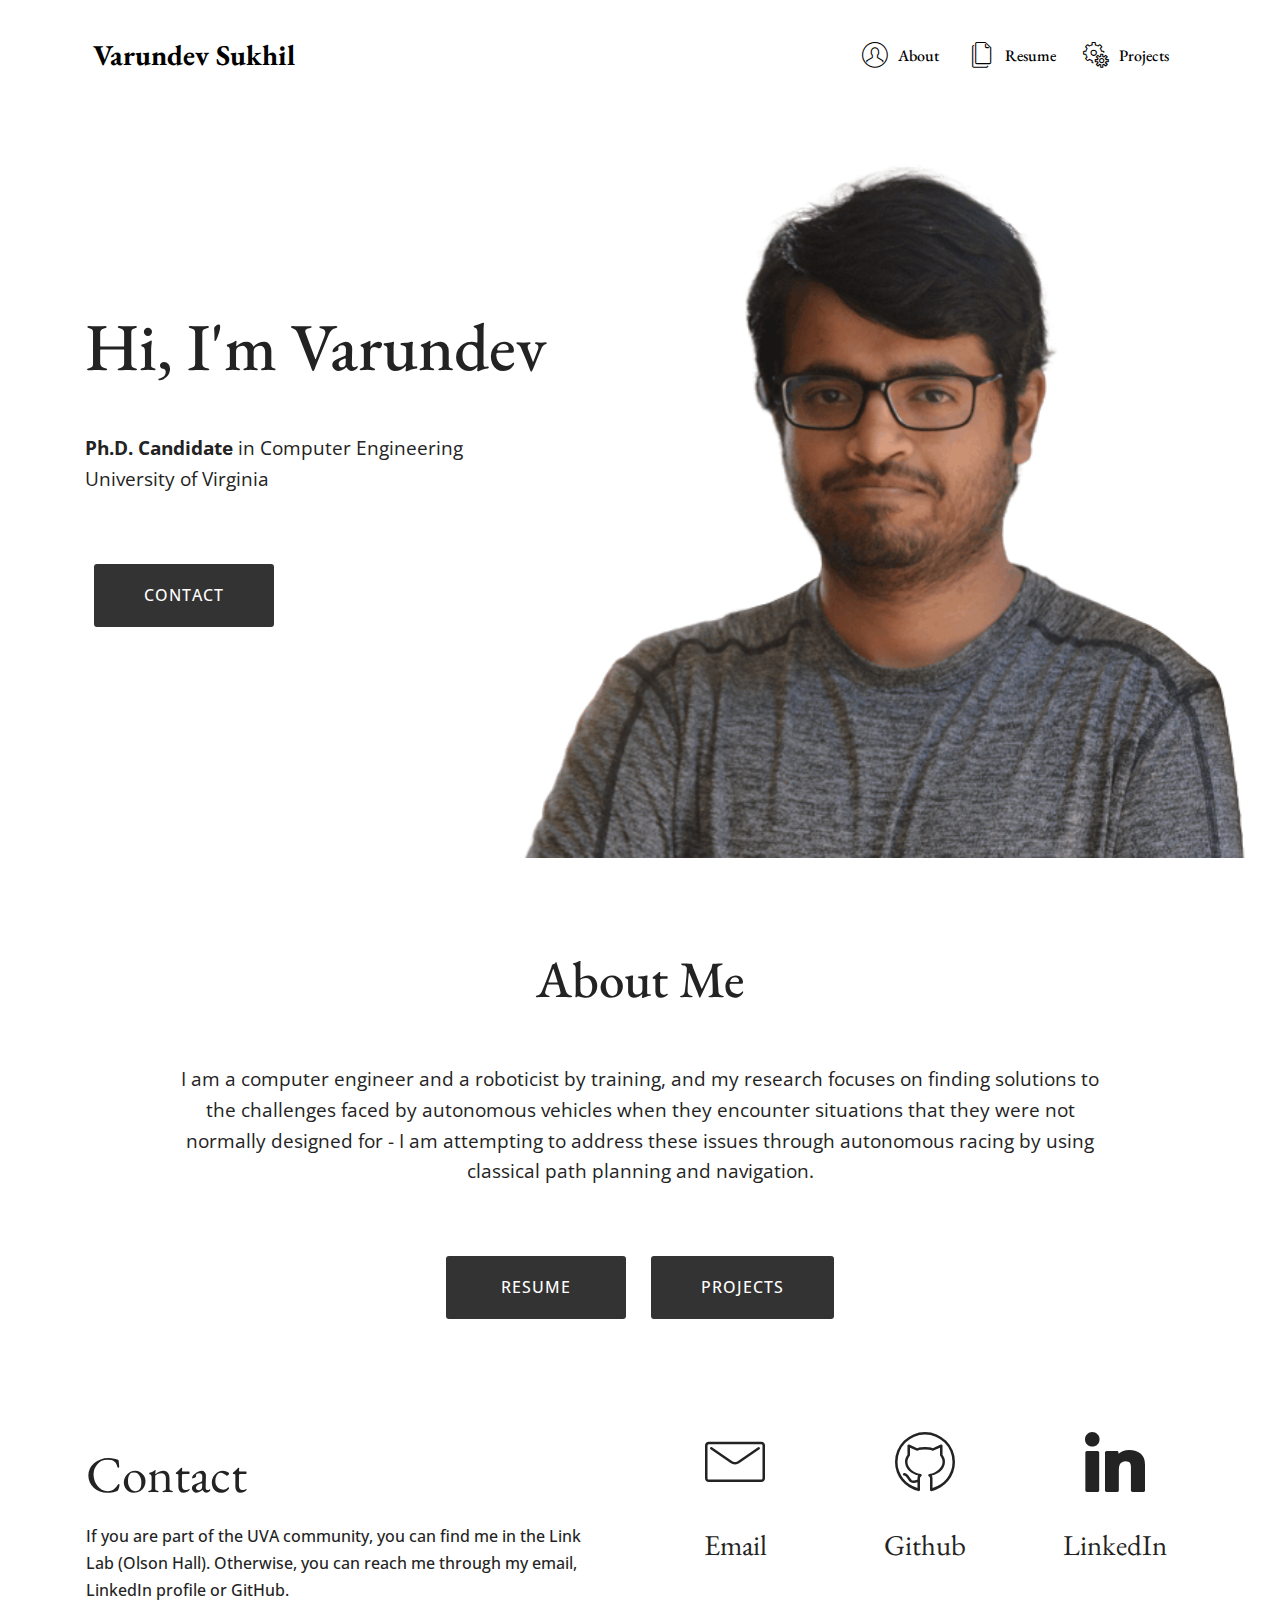
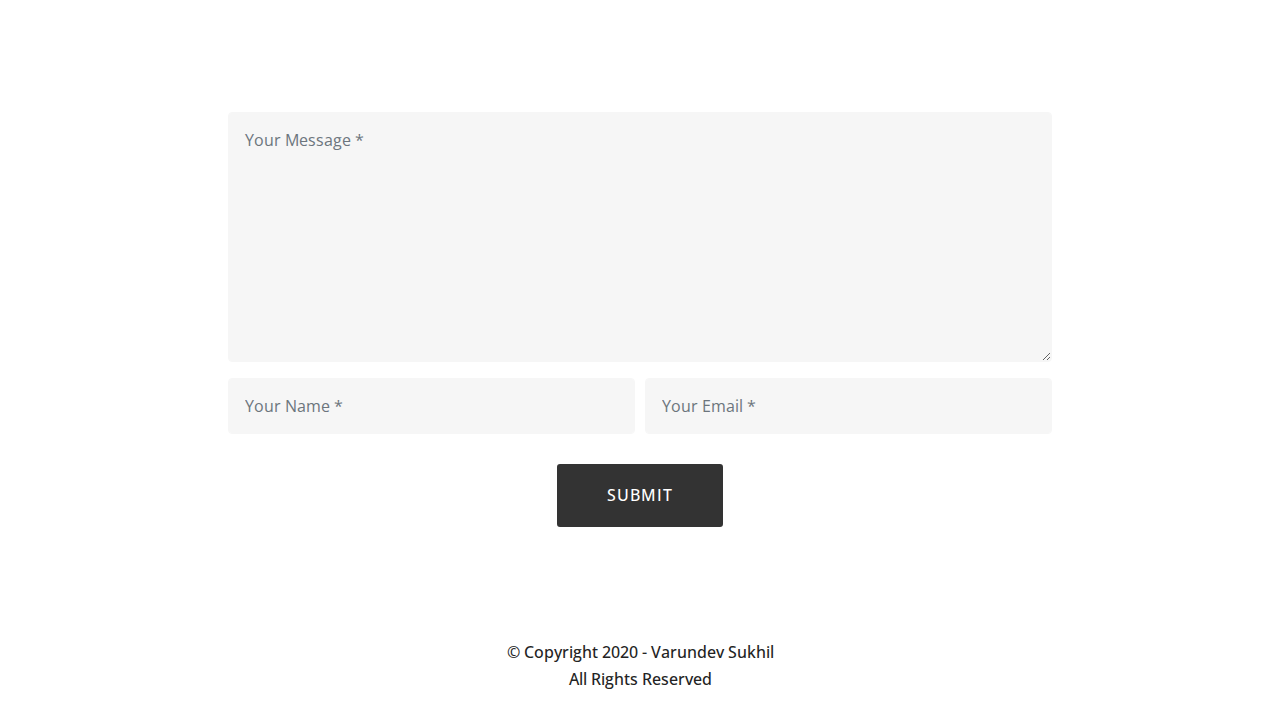
==== commit 685afbaf: "Fixed broken links" ====
--- a/index.html
+++ b/index.html
@@ -101,7 +101,7 @@
                 
                 <p class="mbr-text pb-3 mbr-fonts-style display-7">
                     <br>I am a computer engineer and a roboticist by training, and my research focuses on finding solutions to the challenges faced by autonomous vehicles when they encounter situations that they were not normally designed for - I am attempting to address these issues through autonomous racing by using classical path planning and navigation.<br><br></p>
-                <div class="mbr-section-btn"><a class="btn btn-md btn-black display-4" href="https://mobirise.co">RESUME &nbsp;</a> <a class="btn btn-md btn-black display-4" href="https://mobirise.co">PROJECTS</a></div>
+                <div class="mbr-section-btn"><a class="btn btn-md btn-black display-4" href="resume.html">&nbsp;RESUME&nbsp;</a> <a class="btn btn-md btn-black display-4" href="projects.html">PROJECTS</a></div>
             </div>
         </div>
     </div>
@@ -170,7 +170,7 @@
         <div class="row">
             <div class="col-lg-8 mx-auto mbr-form" data-form-type="formoid">
 <!--Formbuilder Form-->
-<form action="https://mobirise.com/" method="POST" class="mbr-form form-with-styler" data-form-title="Form Name"><input type="hidden" name="email" data-form-email="true" value="zwRF84wBy6icanZAfkkZ77B8Fssz68UNX4hRqvD0+b5tDuYG22FrWTtQcxFxIPKyFCTjPP9/5RSZLizBbI3/if7643PRsRU5XyPaQZBFNcCObZFxDQBwn2Ri4EC+Az9j.1BV7wzdmYfL5kDd1DXtRABNJz/Djig4lSeM/iw2yTrYB7puO8/brQVnOXNAe8JTGbXa8WH0qPO4iWIuNylwx/2S0NNUH/FO9NoN/OTi4MKXnQM5fAkYp1DZFOnL1ogBu">
+<form action="https://mobirise.com/" method="POST" class="mbr-form form-with-styler" data-form-title="Form Name"><input type="hidden" name="email" data-form-email="true" value="5CQrU35XDxh6rHdmRkPhOZdzzbooybzUz4nl9v2PSczIA2zy3i2xpyqYun+8YZf10U2xShcXG3Gc2mcNr86pzqeJXO3aP09JLCii6NvbAsie4IkUoSivPAyuQ5SB9HTN.B2re4hsHgmIq3QqF0uiMpSAOKZIfIWGCgOSYaHo2rnHOW2R/FatUtoTcF5xyT1/bEBY2fae9yP9L48kh7/NhOm8q5MusdKKBsLVZOWTHgiN6n1maVRYfnYOoFxrEjvWE">
 <div class="form-row">
 <div hidden="hidden" data-form-alert="" class="alert alert-success col-12">Thanks for filling out the form!</div>
 <div hidden="hidden" data-form-alert-danger="" class="alert alert-danger col-12">Oops...! some problem!</div>
--- a/assets/mobirise/css/mbr-additional.css
+++ b/assets/mobirise/css/mbr-additional.css
@@ -2181,7 +2181,7 @@
 }
 .cid-rS19cMIVEe {
   padding-top: 30px;
-  padding-bottom: 30px;
+  padding-bottom: 75px;
   background-color: #ffffff;
 }
 .cid-rS19cMIVEe .mbr-section-btn {
--- a/assets/mobirise/css/mbr-additional.css
+++ b/assets/mobirise/css/mbr-additional.css
@@ -2181,7 +2181,7 @@
 }
 .cid-rS19cMIVEe {
   padding-top: 30px;
-  padding-bottom: 30px;
+  padding-bottom: 75px;
   background-color: #ffffff;
 }
 .cid-rS19cMIVEe .mbr-section-btn {
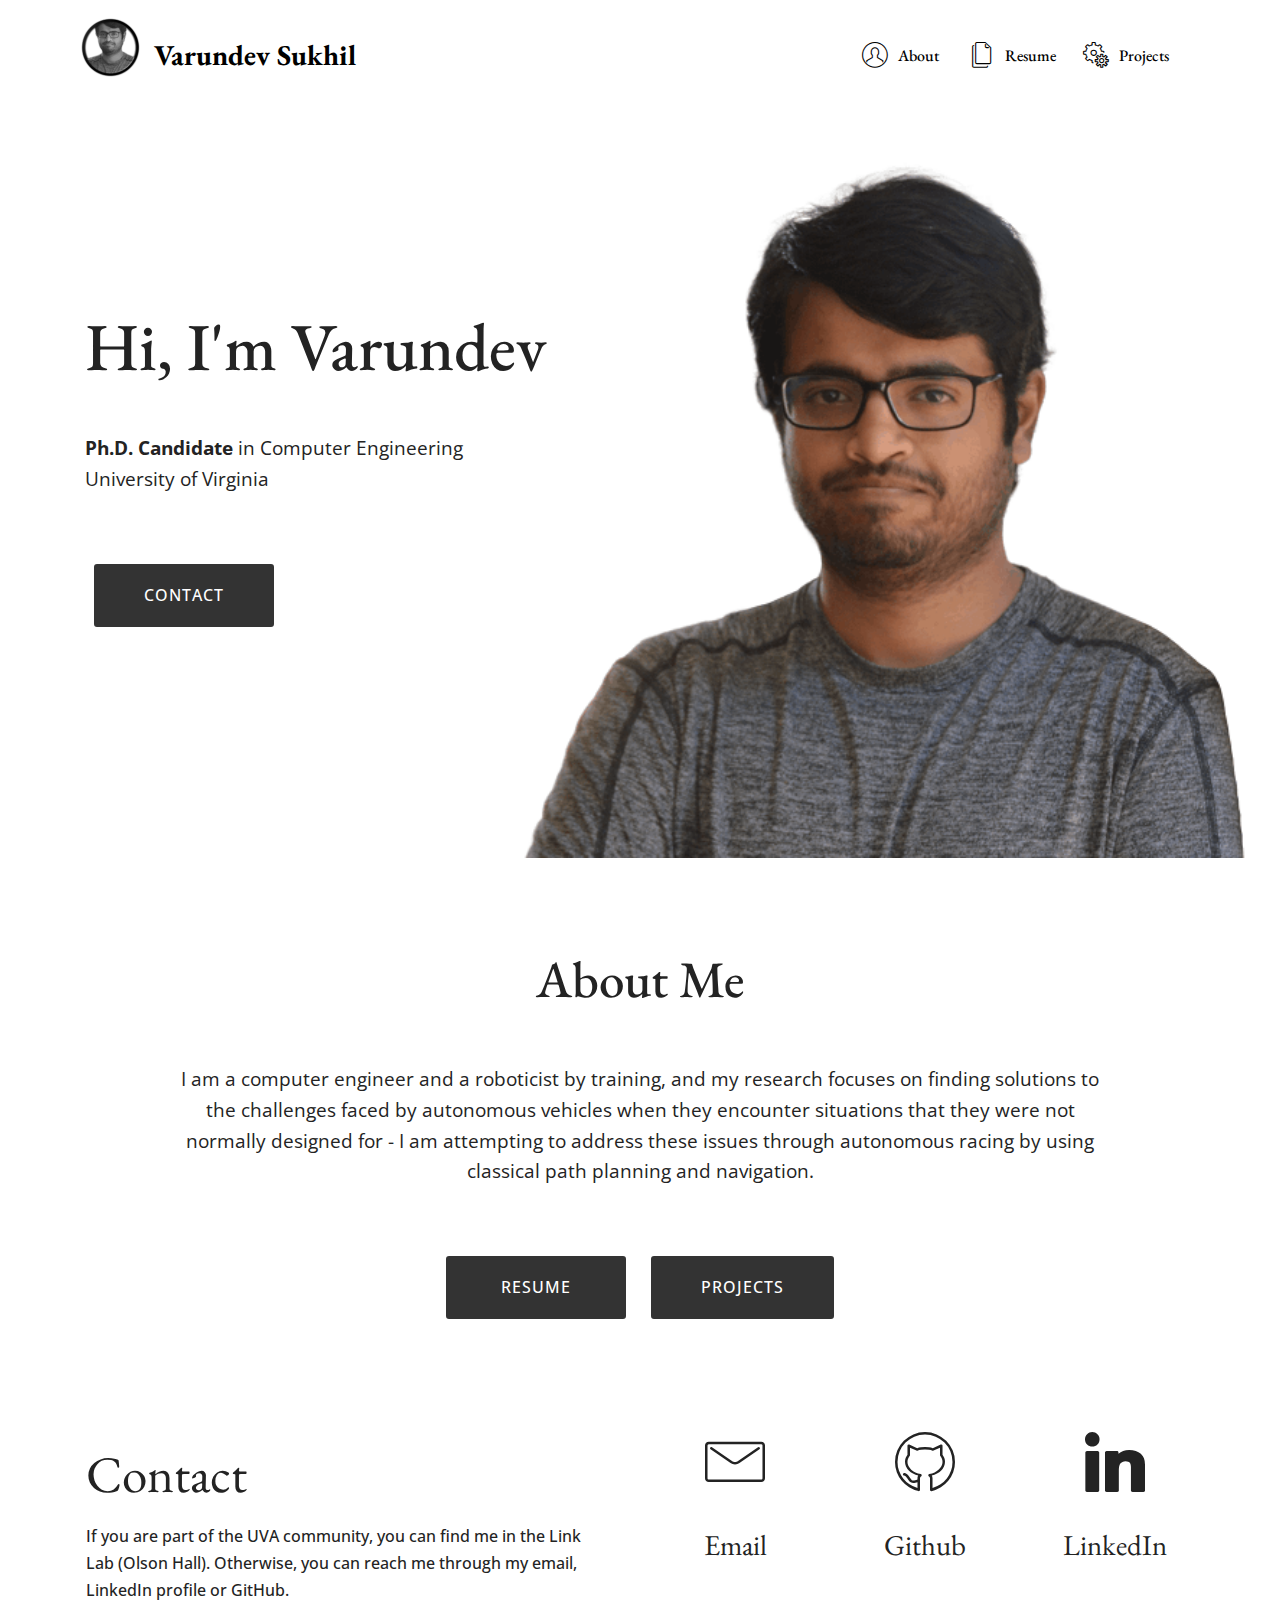
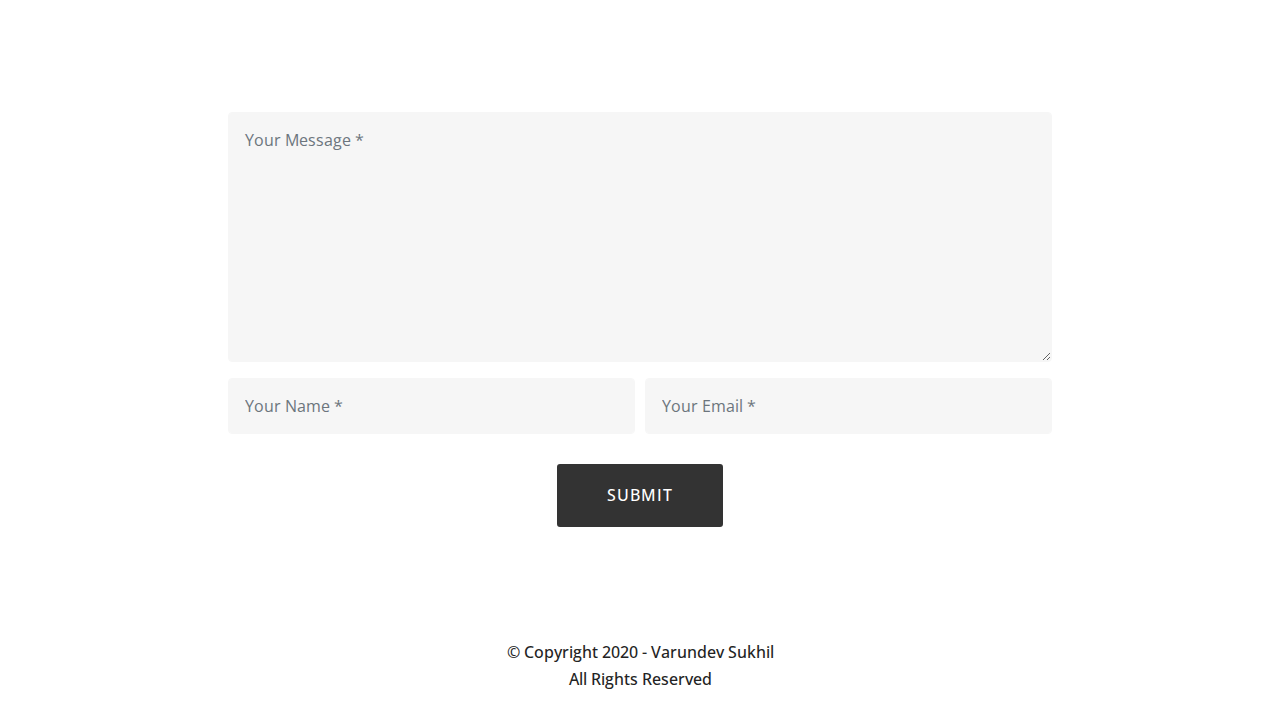
==== commit 1e356103: "Adjusted spacings" ====
--- a/index.html
+++ b/index.html
@@ -170,7 +170,7 @@
         <div class="row">
             <div class="col-lg-8 mx-auto mbr-form" data-form-type="formoid">
 <!--Formbuilder Form-->
-<form action="https://mobirise.com/" method="POST" class="mbr-form form-with-styler" data-form-title="Form Name"><input type="hidden" name="email" data-form-email="true" value="5CQrU35XDxh6rHdmRkPhOZdzzbooybzUz4nl9v2PSczIA2zy3i2xpyqYun+8YZf10U2xShcXG3Gc2mcNr86pzqeJXO3aP09JLCii6NvbAsie4IkUoSivPAyuQ5SB9HTN.B2re4hsHgmIq3QqF0uiMpSAOKZIfIWGCgOSYaHo2rnHOW2R/FatUtoTcF5xyT1/bEBY2fae9yP9L48kh7/NhOm8q5MusdKKBsLVZOWTHgiN6n1maVRYfnYOoFxrEjvWE">
+<form action="https://mobirise.com/" method="POST" class="mbr-form form-with-styler" data-form-title="Form Name"><input type="hidden" name="email" data-form-email="true" value="ElaDVRKMVRvEHz0sliubxY+6l9rulHU2+3r2fu+/XofAq8zbnOnNNmDQcUdcWPoBfXuQvwhbCSbPXVqMtTk6LHLHZotZwrrafeKt9Rrqw6u0zYDdH0HPjDl9nWd+fKKl.GQvUx7mdWVm4ELWNzReZI3jRmpSz9C/GSGBnjPeRG914Y13FGAnhQt6M1DozTcAwzZhe8SzlC1m45g4FKHcLckr8sXzU6joVFH2mPfMg0cpeZDka4Nm98y0rFfbYBKn2">
 <div class="form-row">
 <div hidden="hidden" data-form-alert="" class="alert alert-success col-12">Thanks for filling out the form!</div>
 <div hidden="hidden" data-form-alert-danger="" class="alert alert-danger col-12">Oops...! some problem!</div>
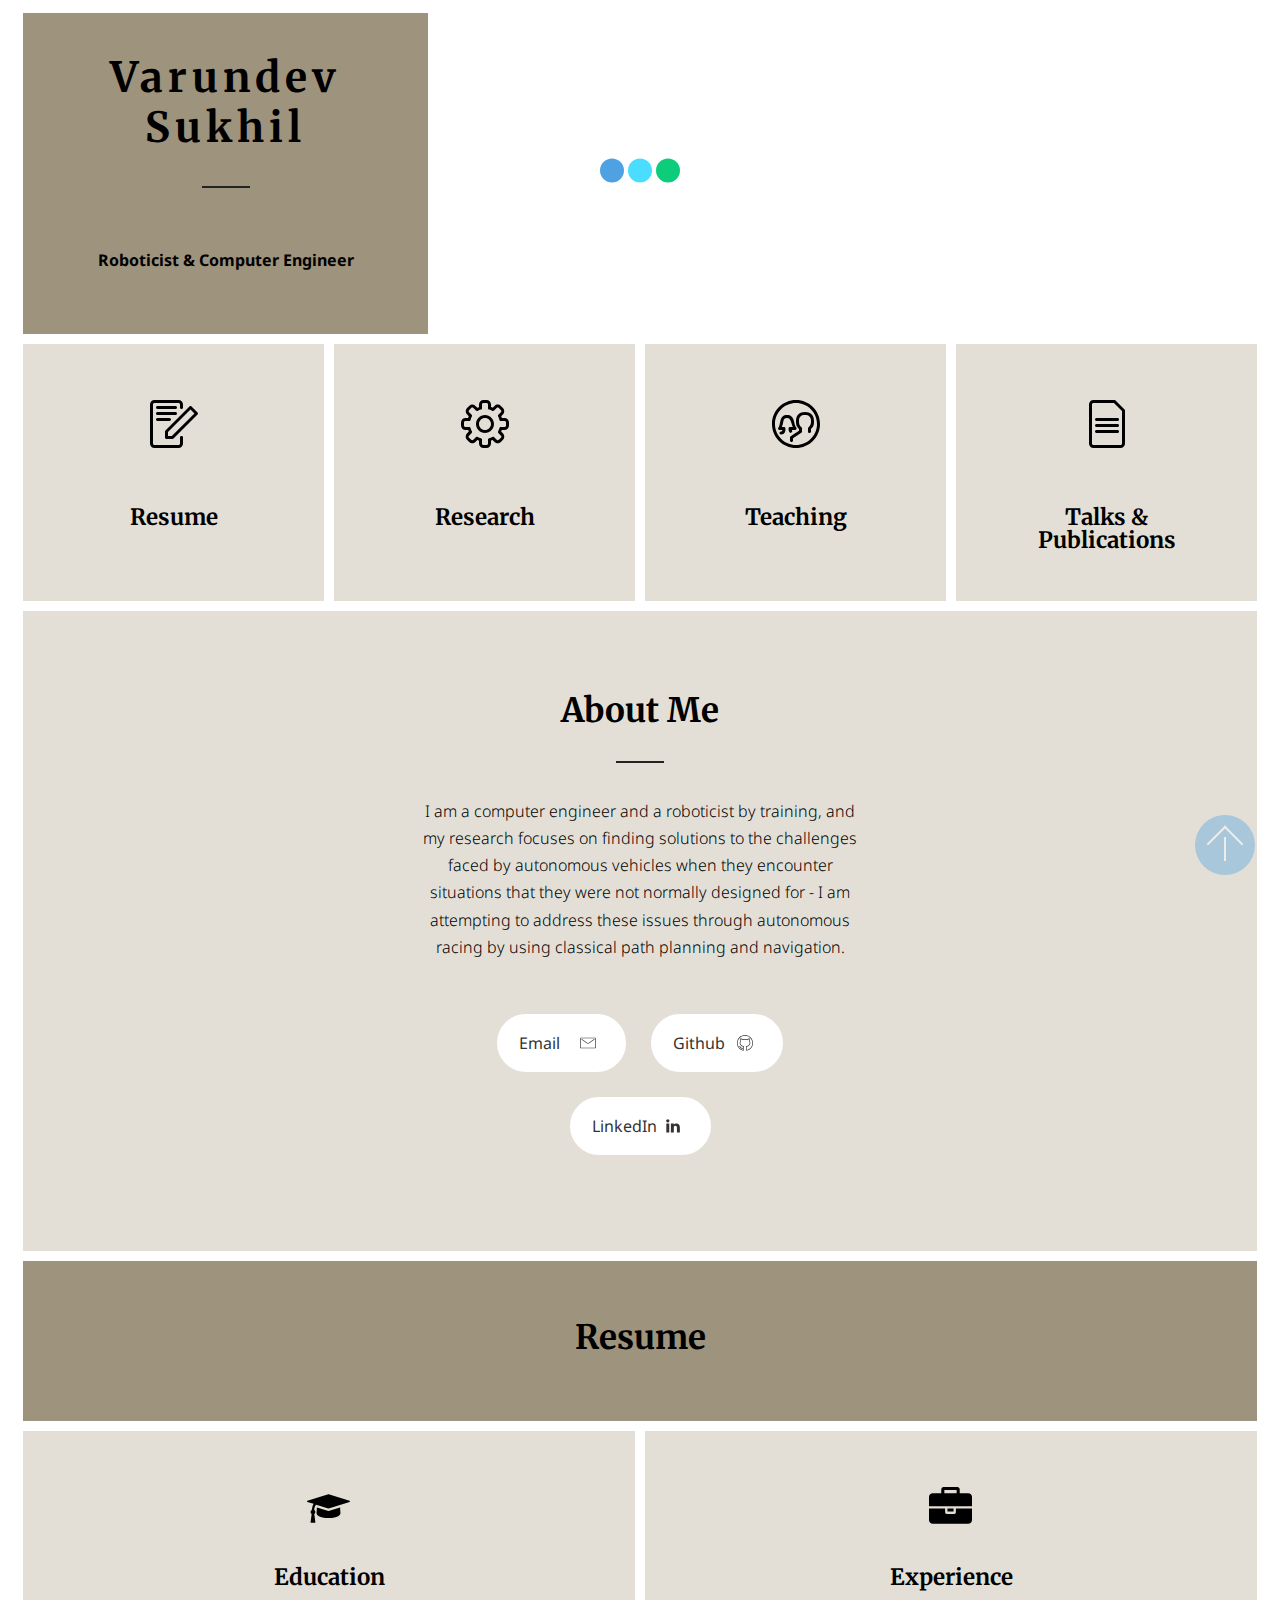
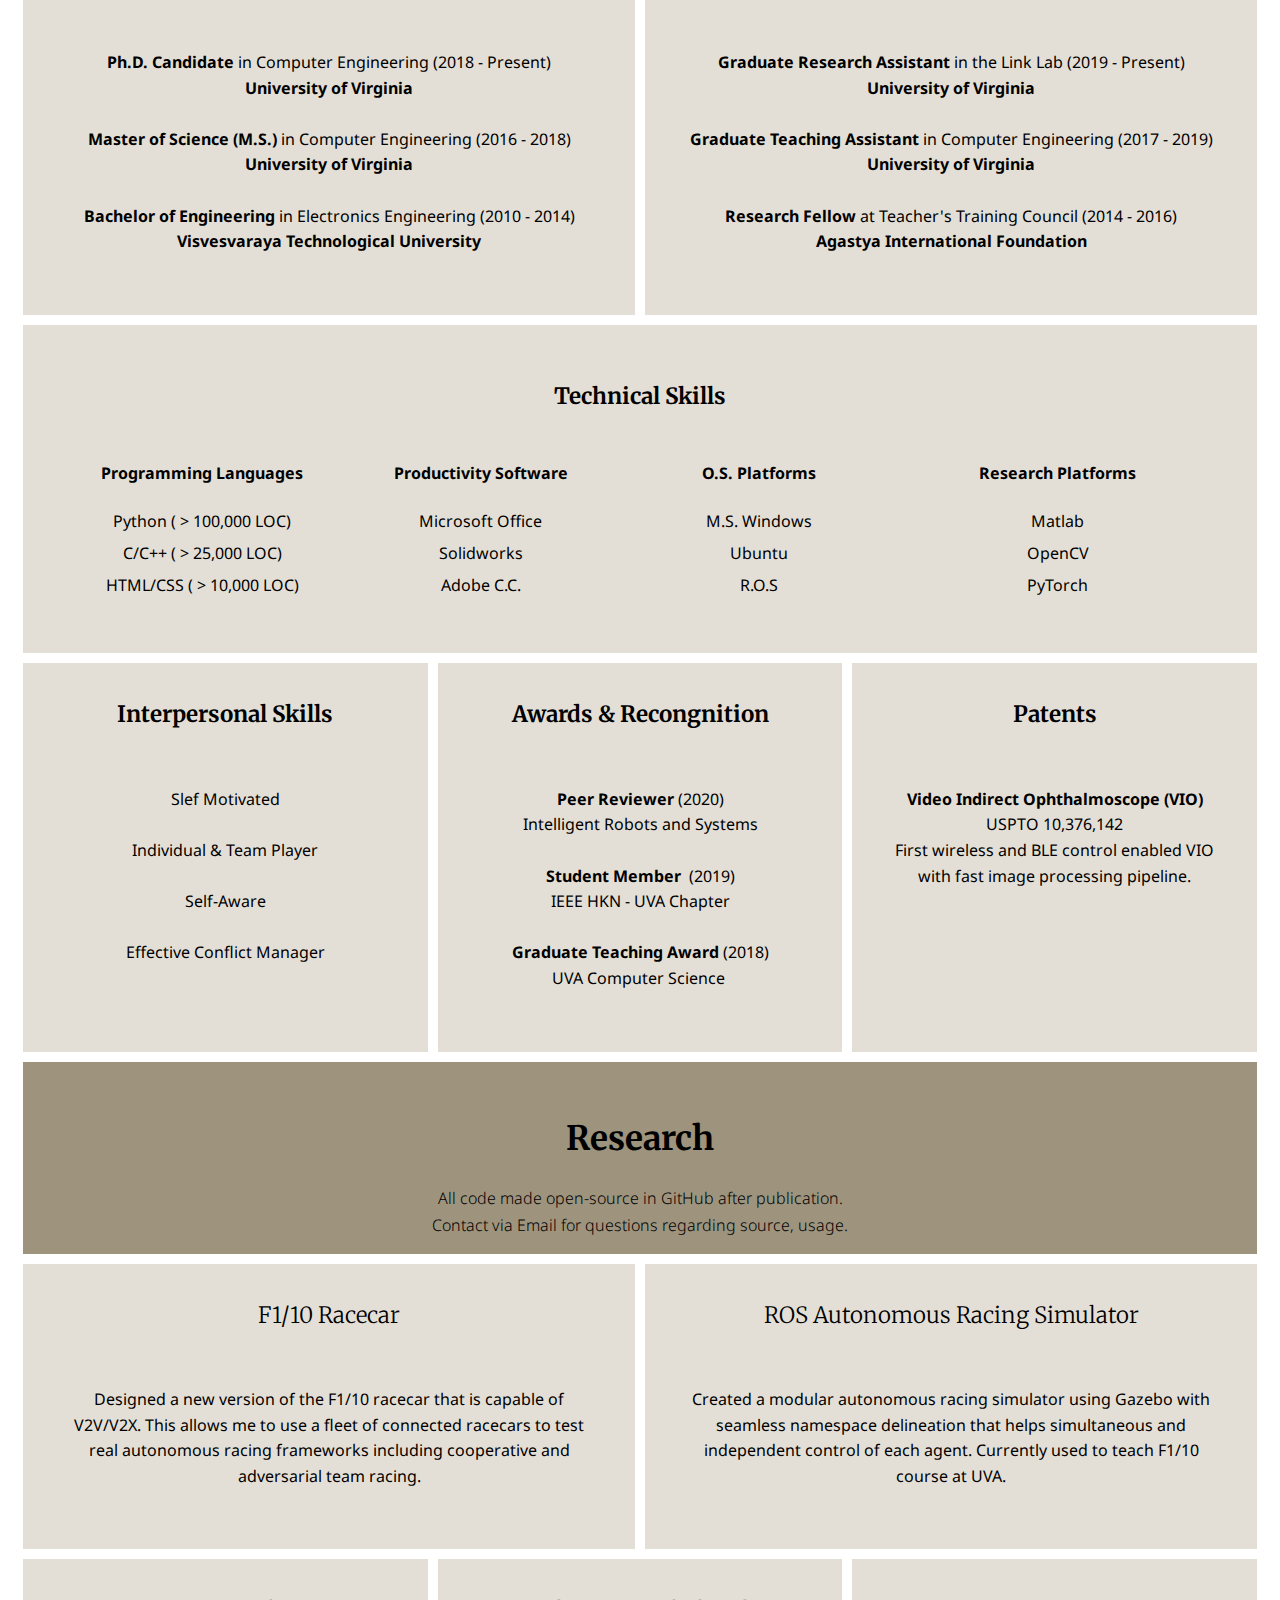
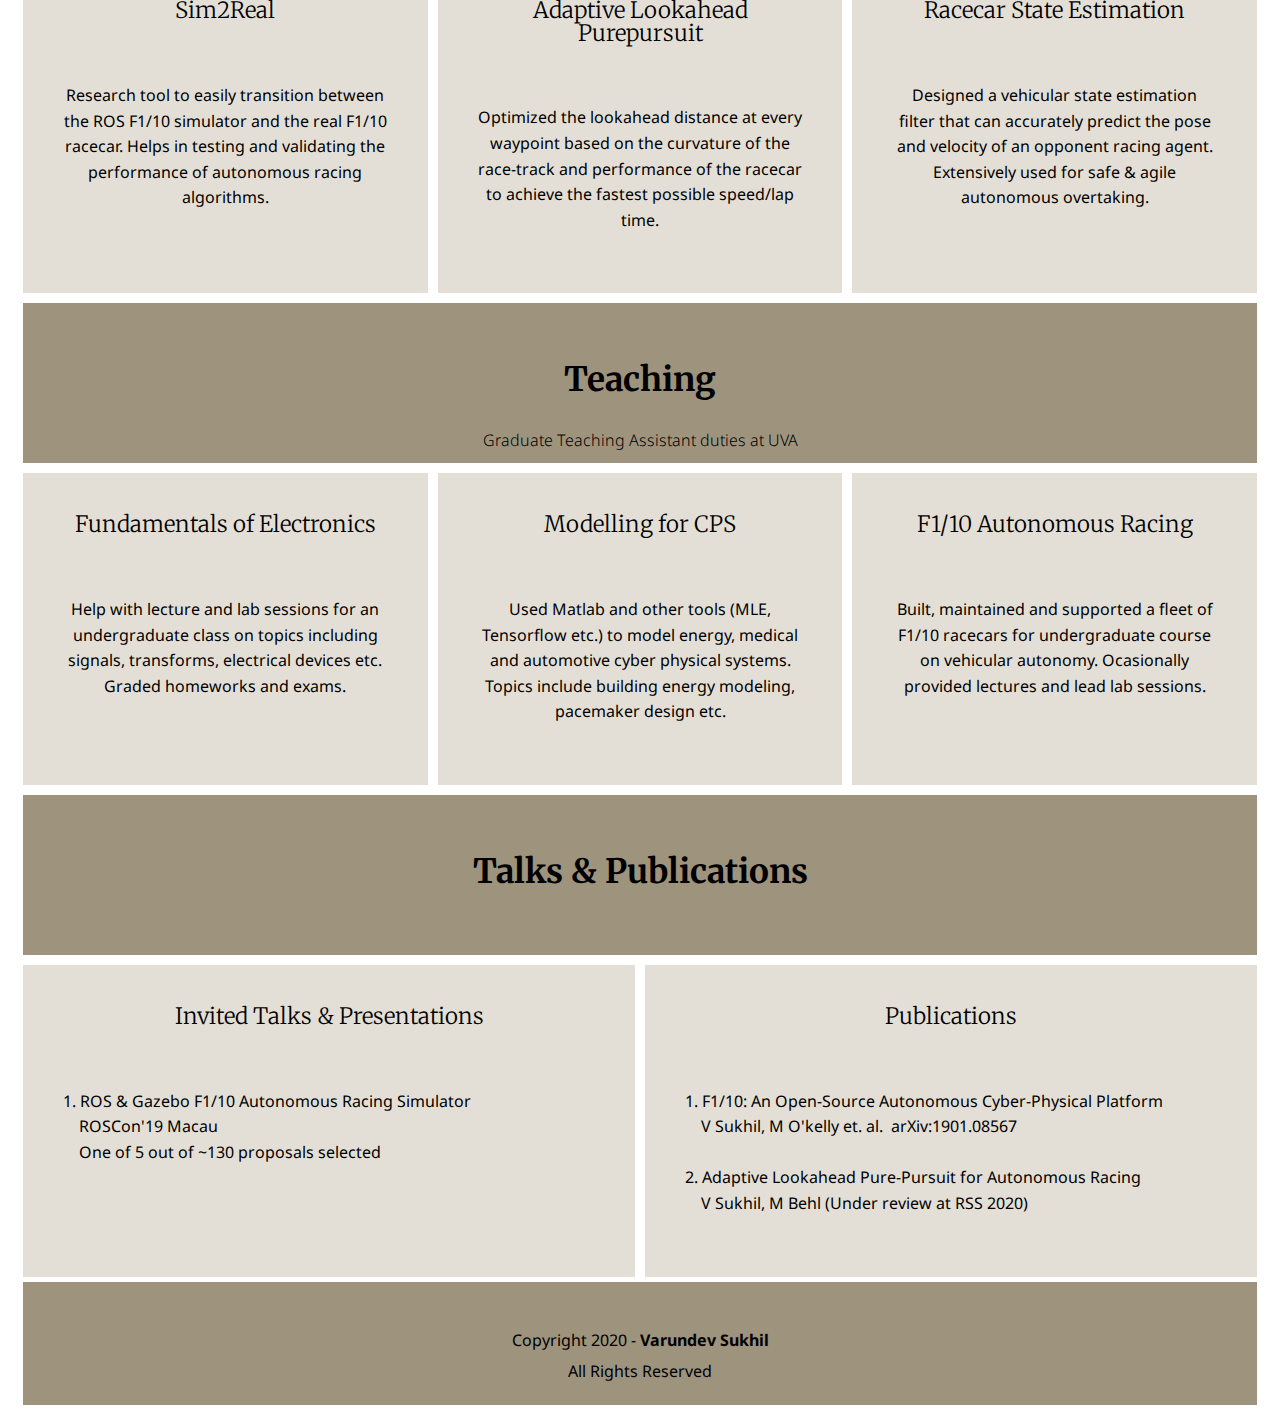
==== commit 13e7e4f2: "Used Resume M4 theme" ====
--- a/index.html
+++ b/index.html
@@ -1,230 +1,602 @@
 <!DOCTYPE html>
-<html  >
+<html amp >
 <head>
   <!-- Site made with Mobirise Website Builder v4.12.2, https://mobirise.com -->
   <meta charset="UTF-8">
   <meta http-equiv="X-UA-Compatible" content="IE=edge">
   <meta name="generator" content="Mobirise v4.12.2, mobirise.com">
   <meta name="viewport" content="width=device-width, initial-scale=1, minimum-scale=1">
-  <link rel="shortcut icon" href="assets/images/web-icon-128x112.png" type="image/x-icon">
-  <meta name="description" content="Ph.D. Candidate in Computer Engineering - University of Virginia">
+  <link rel="shortcut icon" href="assets/images/1632685-200-128x128.png" type="image/x-icon">
+  <meta name="description" content="">
   
   <title>Varundev Sukhil</title>
-  <link rel="stylesheet" href="assets/web/assets/mobirise-icons/mobirise-icons.css">
-  <link rel="stylesheet" href="assets/bootstrap/css/bootstrap.min.css">
-  <link rel="stylesheet" href="assets/bootstrap/css/bootstrap-grid.min.css">
-  <link rel="stylesheet" href="assets/bootstrap/css/bootstrap-reboot.min.css">
-  <link rel="stylesheet" href="assets/dropdown/css/style.css">
-  <link rel="stylesheet" href="assets/formstyler/jquery.formstyler.css">
-  <link rel="stylesheet" href="assets/formstyler/jquery.formstyler.theme.css">
-  <link rel="stylesheet" href="assets/datepicker/jquery.datetimepicker.min.css">
-  <link rel="stylesheet" href="assets/socicon/css/styles.css">
-  <link rel="stylesheet" href="assets/theme/css/style.css">
-  <link rel="stylesheet" href="assets/recaptcha.css">
-  <link rel="preload" as="style" href="assets/mobirise/css/mbr-additional.css"><link rel="stylesheet" href="assets/mobirise/css/mbr-additional.css" type="text/css">
   
-  <script src="assets/web/assets/lazyload/lazyload.js"></script>
+<link rel="canonical" href="./">
+ <style amp-boilerplate>body{-webkit-animation:-amp-start 8s steps(1,end) 0s 1 normal both;-moz-animation:-amp-start 8s steps(1,end) 0s 1 normal both;-ms-animation:-amp-start 8s steps(1,end) 0s 1 normal both;animation:-amp-start 8s steps(1,end) 0s 1 normal both}@-webkit-keyframes -amp-start{from{visibility:hidden}to{visibility:visible}}@-moz-keyframes -amp-start{from{visibility:hidden}to{visibility:visible}}@-ms-keyframes -amp-start{from{visibility:hidden}to{visibility:visible}}@-o-keyframes -amp-start{from{visibility:hidden}to{visibility:visible}}@keyframes -amp-start{from{visibility:hidden}to{visibility:visible}}</style>
+<noscript><style amp-boilerplate>body{-webkit-animation:none;-moz-animation:none;-ms-animation:none;animation:none}</style></noscript>
+<link href="https://fonts.googleapis.com/css?family=Merriweather:300,300i,400,400i,700,700i,900,900i&display=swap" rel="stylesheet">
+ <link href="https://fonts.googleapis.com/css?family=Noto+Sans:400,400i,700,700i&display=swap" rel="stylesheet">
+ 
+ <style amp-custom>div,span,h1,h2,h3,h4,p,a{font: inherit;}*{box-sizing: border-box;}body{position: relative;font-style: normal;line-height: 1.5;color: #232323;}section{background-color: #eeeeee;background-position: 50% 50%;background-repeat: no-repeat;background-size: cover;}section,.container{position: relative;word-wrap: break-word;}h1,h2,h3{margin: auto;padding: 0;}p{padding: 0;margin-bottom: 20px;}h1,h2{margin-bottom: 30px;}h3,h4{margin-bottom: 10px;}p{line-height: 1.7;}p{margin-top: 0;}a{font-style: normal;font-weight: 400;cursor: pointer;}a,a:hover{text-decoration: none;}h1,h2,h3,h4,.display-1,.display-2{line-height: 1;word-break: break-word;word-wrap: break-word;}strong{font-weight: bold;}body{height: auto;min-height: 100vh;}.mbr-section-title{font-style: normal;line-height: 1.2;letter-spacing: 5px;}.mbr-section-subtitle{line-height: 1.3;}.mbr-text{font-style: normal;line-height: 1.6;}.btn{font-weight: 400;border-width: 2px;border-style: solid;font-style: normal;margin: 0.8rem;white-space: normal;transition: all .3s ease-in-out,box-shadow 2s ease-in-out;display: -webkit-inline-flex;display: inline-flex;-webkit-align-items: center;align-items: center;-webkit-justify-content: center;justify-content: center;word-break: break-word;}.btn:hover{margin-left: 1.6rem;margin-right: 0;}.card{background-color: transparent;border: none;}.card-wrapper{-webkit-flex: 1;flex: 1;}.amp-carousel-button{width: 50px;height: 50px;}.amp-carousel-button-next{background-image: url("data:image/svg+xml;charset=utf-8,%3Csvg xmlns='http://www.w3.org/2000/svg' width='18' height='18' fill='%23000000' viewBox='0 0 477.175 477.175'%3E%3Cpath d='M360.731,229.075l-225.1-225.1c-5.3-5.3-13.8-5.3-19.1,0s-5.3,13.8,0,19.1l215.5,215.5l-215.5,215.5 c-5.3,5.3-5.3,13.8,0,19.1c2.6,2.6,6.1,4,9.5,4c3.4,0,6.9-1.3,9.5-4l225.1-225.1C365.931,242.875,365.931,234.275,360.731,229.075z'/%3E%3C/svg%3E");}.amp-carousel-button-prev{background-image: url("data:image/svg+xml;charset=utf-8,%3Csvg xmlns='http://www.w3.org/2000/svg' width='18' height='18' fill='%23000000' viewBox='0 0 477.175 477.175'%3E%3Cpath d='M145.188,238.575l215.5-215.5c5.3-5.3,5.3-13.8,0-19.1s-13.8-5.3-19.1,0l-225.1,225.1c-5.3,5.3-5.3,13.8,0,19.1l225.1,225 c2.6,2.6,6.1,4,9.5,4s6.9-1.3,9.5-4c5.3-5.3,5.3-13.8,0-19.1L145.188,238.575z'/%3E%3C/svg%3E");}#scrollToTop{display: none;}.mbr-black{color: #000000;}.align-left{text-align: left;}.align-center{text-align: center;}@media (max-width: 767px){.align-left,.align-center,.mbr-section-btn,.mbr-section-title{text-align: center;}}.mbr-light{font-weight: 300;}.mbr-section-btn{margin-left: -.25rem;margin-right: -.25rem;font-size: 0;}nav .mbr-section-btn{margin-left: 0rem;margin-right: 0rem;}.btn .mbr-iconfont{cursor: pointer;margin-right: 0.5rem;}.btn-right-icon .mbr-iconfont{margin-left: 0.5rem;-webkit-order: 1;order: 1;}amp-img img{max-height: 100%;max-width: 100%;}.is-builder amp-img > a + img[async],.is-builder amp-img > a + img[decoding="async"]{display: none;}html:not(.is-builder) amp-img > a{position: absolute;top: 0;bottom: 0;left: 0;right: 0;z-index: 1;}.is-builder .temp-amp-sizer{position: absolute;}.is-builder amp-youtube .temp-amp-sizer,.is-builder amp-vimeo .temp-amp-sizer{position: static;}.is-builder section.horizontal-menu .ampstart-btn{display: none;}@media (max-width: 991px){.is-builder section.horizontal-menu .navbar-toggler{display: block;}}.is-builder section.horizontal-menu .dropdown-menu{z-index: auto;opacity: 1;pointer-events: auto;}.is-builder section.horizontal-menu .nav-dropdown .link.dropdown-toggle[aria-expanded="true"]{margin-right: 0;padding: 0.667em 1em;}@media (max-width: 767px){.is-builder section.menu .navbar-collapse{max-height: 60vh;overflow-y: auto;}}.mobirise-spinner{position: absolute;top: 50%;left: 40%;margin-left: 10%;-webkit-transform: translate3d(-50%,-50%,0);z-index: 4;}.mobirise-spinner em{width: 24px;height: 24px;border-radius: 100%;display: inline-block;-webkit-animation: slide 1s infinite;}.mobirise-spinner em:nth-child(1){-webkit-animation-delay: 0.1s;}.mobirise-spinner em:nth-child(2){-webkit-animation-delay: 0.2s;}.mobirise-spinner em:nth-child(3){-webkit-animation-delay: 0.3s;}@-moz-keyframes slide{0%{-webkit-transform: scale(1);}50%{opacity: 0.3;-webkit-transform: scale(2);}100%{-webkit-transform: scale(1);}}@-webkit-keyframes slide{0%{-webkit-transform: scale(1);}50%{opacity: 0.3;-webkit-transform: scale(2);}100%{-webkit-transform: scale(1);}}@-o-keyframes slide{0%{-webkit-transform: scale(1);}50%{opacity: 0.3;-webkit-transform: scale(2);}100%{-webkit-transform: scale(1);}}@keyframes slide{0%{-webkit-transform: scale(1);}50%{opacity: 0.3;-webkit-transform: scale(2);}100%{-webkit-transform: scale(1);}}.mobirise-loader .amp-active > div{display: none;}.container{padding-right: 15px;padding-left: 15px;width: 100%;margin-right: auto;margin-left: auto;}@media (max-width: 767px){.container{max-width: 540px;}}@media (min-width: 768px){.container{max-width: 720px;}}@media (min-width: 992px){.container{max-width: 960px;}}@media (min-width: 1200px){.container{max-width: 1366px;}}.mbr-row{display: -webkit-box;display: -webkit-flex;display: -ms-flexbox;display: flex;-webkit-flex-wrap: wrap;-ms-flex-wrap: wrap;flex-wrap: wrap;margin-right: -15px;margin-left: -15px;}.mbr-justify-content-center{-webkit-justify-content: center;justify-content: center;}@media (max-width: 767px){.mbr-col-sm-12{-ms-flex: 0 0 100%;-webkit-flex: 0 0 100%;flex: 0 0 100%;max-width: 100%;padding-right: 15px;padding-left: 15px;}.mbr-row{margin: 0;}}@media (min-width: 768px){.mbr-col-md-4{-ms-flex: 0 0 33.333333%;-webkit-flex: 0 0 33.333333%;flex: 0 0 33.333333%;max-width: 33.333333%;padding-right: 15px;padding-left: 15px;}.mbr-col-md-6{-ms-flex: 0 0 50%;-webkit-flex: 0 0 50%;flex: 0 0 50%;max-width: 50%;padding-right: 15px;padding-left: 15px;}.mbr-col-md-12{-ms-flex: 0 0 100%;-webkit-flex: 0 0 100%;flex: 0 0 100%;max-width: 100%;padding-right: 15px;padding-left: 15px;}}@media (min-width: 992px){.mbr-col-lg-3{-ms-flex: 0 0 25%;-webkit-flex: 0 0 25%;flex: 0 0 25%;max-width: 25%;padding-right: 15px;padding-left: 15px;}.mbr-col-lg-4{-ms-flex: 0 0 33.33%;-webkit-flex: 0 0 33.33%;flex: 0 0 33.33%;max-width: 33.33%;padding-right: 15px;padding-left: 15px;}.mbr-col-lg-8{-ms-flex: 0 0 66.666667%;-webkit-flex: 0 0 66.666667%;flex: 0 0 66.666667%;max-width: 66.666667%;padding-left: 15px;padding-right: 15px;}}amp-sidebar{background: transparent;}#scrollToTopMarker{position: absolute;width: 0px;height: 0px;top: 300px;}#scrollToTopButton{position: fixed;bottom: 25px;right: 25px;opacity: .4;z-index: 5000;font-size: 32px;height: 60px;width: 60px;border: none;border-radius: 3px;cursor: pointer;}#scrollToTopButton:focus{outline: none;}#scrollToTopButton a:before{content: '';position: absolute;height: 40%;top: 36%;width: 2px;left: calc(50% - 1px);}#scrollToTopButton a:after{content: '';position: absolute;border-top: 2px solid;border-right: 2px solid;width: 40%;height: 40%;left: calc(30% - 1px);bottom: 30%;-webkit-transform: rotate(-45deg);transform: rotate(-45deg);}.is-builder #scrollToTopButton a:after{left: 30%;}body{font-family: Didact Gothic;}.display-1{font-family: 'Merriweather',serif;font-size: 2.6rem;}.display-2{font-family: 'Merriweather',serif;font-size: 2.1rem;}.display-5{font-family: 'Merriweather',serif;font-size: 1.4rem;}.display-7{font-family: 'Noto Sans',sans-serif;font-size: 1rem;}@media (max-width: 768px){.display-1{font-size: 2.08rem;font-size: calc( 1.56rem + (2.6 - 1.56) * ((100vw - 20rem) / (48 - 20)));line-height: calc( 1.4 * (1.56rem + (2.6 - 1.56) * ((100vw - 20rem) / (48 - 20))));}.display-2{font-size: 1.68rem;font-size: calc( 1.385rem + (2.1 - 1.385) * ((100vw - 20rem) / (48 - 20)));line-height: calc( 1.4 * (1.385rem + (2.1 - 1.385) * ((100vw - 20rem) / (48 - 20))));}.display-5{font-size: 1.12rem;font-size: calc( 1.14rem + (1.4 - 1.14) * ((100vw - 20rem) / (48 - 20)));line-height: calc( 1.4 * (1.14rem + (1.4 - 1.14) * ((100vw - 20rem) / (48 - 20))));}}.btn{padding: 15px 20px;border-radius: 0px;}.btn-white,.btn-white:active{background-color: #ffffff;border-color: #ffffff;color: #808080;}.btn-white:hover,.btn-white:focus{color: #808080;background-color: #d9d9d9;border-color: #d9d9d9;}.btn-white:disabled{color: #808080;background-color: #d9d9d9;border-color: #d9d9d9;}.btn-white,.btn-white:active{color: #333333;}.btn-white:hover,.btn-white:focus{color: #333333;}.btn-white:disabled{color: #333333;}.text-black{color: #000000;}a.text-black:hover,a.text-black:focus{color: #4d4d4d;}a[class|="text"]:not(.dropdown-item){position: relative;z-index: 0;transition: .3s;}a[class|="text"]:not(.dropdown-item):before{position: absolute;content: "";height: 0;width: 100%;opacity: 0.5;bottom: -2px;left: 0;z-index: -1;transition: height .3s;}a[class|="text"]:not(.dropdown-item).text-primary:before{background-color: #1c6faf;}a[class|="text"]:not(.dropdown-item).text-secondary:before{background-color: #00b8e3;}a[class|="text"]:not(.dropdown-item).text-success:before{background-color: #076d41;}a[class|="text"]:not(.dropdown-item).text-info:before{background-color: #2c2cd7;}a[class|="text"]:not(.dropdown-item).text-warning:before{background-color: #434343;}a[class|="text"]:not(.dropdown-item).text-danger:before{background-color: #6d6d6d;}a[class|="text"]:not(.dropdown-item).text-white:before{background-color: #b3b3b3;}a[class|="text"]:not(.dropdown-item).text-black:before{background-color: #4d4d4d;}a[class|="text"]:not(.dropdown-item):hover:before,a[class|="text"]:not(.dropdown-item):focus:before{height: 0.5rem;}.mbr-section-btn a.btn:not(.btn-form){border-radius: 100px;transition: all 0.3s ease-in-out,box-shadow 0.8s ease-in-out;}.mbr-section-btn a.btn:not(.btn-form):hover{box-shadow: 0 10px 40px 0 rgba(0,0,0,0.2);}.nav-tabs .nav-link{border-radius: 100px;}a,a:hover{color: #4ea2e3;}.mobirise-spinner em:nth-child(1){background: #4ea2e3;}.mobirise-spinner em:nth-child(2){background: #4addff;}.mobirise-spinner em:nth-child(3){background: #0dcd7b;}#scrollToTopButton{background-color: #4ea2e3;border-radius: 50%;}#scrollToTopButton a:before{background: #ffffff;}#scrollToTopButton a:after{border-top-color: #ffffff;border-right-color: #ffffff;}.display-7 .mbr-iconfont-btn{font-size: 1rem;width: 1rem;max-height: 2.6rem;}.cid-rTmyF0RwXr{padding-top: 5px;padding-bottom: 5px;background-color: #ffffff;}.cid-rTmyF0RwXr .mbr-row{margin: 0;}.cid-rTmyF0RwXr .text-block{padding-right: 0;padding-left: 7px;display: flex;}.cid-rTmyF0RwXr .text-wrapper{width: 100%;display: flex;background-color: #9e937d;padding: 40px 20px;}.cid-rTmyF0RwXr .text-wrapper > div{margin: auto;}.cid-rTmyF0RwXr .image-block{padding-right: 3px;padding-left: 0px;}.cid-rTmyF0RwXr .image-block amp-img{height: 30rem;}.cid-rTmyF0RwXr .mbr-section-title{position: relative;margin-bottom: 70px;}.cid-rTmyF0RwXr .mbr-section-title:after{position: absolute;left: 50%;margin-left: -1.5rem;bottom: -35px;content: "";width: 3rem;height: 2px;background-color: #232323;transition: width .3s;}.cid-rTmyF0RwXr .mbr-row{-webkit-flex-direction: row-reverse;flex-direction: row-reverse;}.cid-rTmyF0RwXr .image-block{padding-right: 0px;padding-left: 4px;}.cid-rTmyF0RwXr .text-block{padding-right: 6px;padding-left: 0;}@media (max-width: 991px){.cid-rTmyF0RwXr .image-block{padding-right: 0;padding-left: 0;}.cid-rTmyF0RwXr .text-block{padding-right: 0;padding-left: 0;}}.cid-rTmD5jxY8m{padding-top: 5px;padding-bottom: 5px;background-color: #ffffff;}.cid-rTmD5jxY8m .mbr-row{margin: 0;}.cid-rTmD5jxY8m .container{padding-left: 10px;padding-right: 10px;}.cid-rTmD5jxY8m .card{position: relative;display: flex;-ms-flex-direction: column;-webkit-flex-direction: column;flex-direction: column;min-width: 0;word-wrap: break-word;background-clip: border-box;border-radius: 0;width: 100%;min-height: 1px;padding-right: 5px;padding-left: 5px;}.cid-rTmD5jxY8m .card-wrapper{background-color: #e4dfd6;}.cid-rTmD5jxY8m .card-box{padding: 2.5rem;}.cid-rTmD5jxY8m .card-icon{margin-bottom: 20px;}.cid-rTmD5jxY8m .amp-iconfont{padding: 1rem;background-color: #e4dfd6;color: #000000;border-radius: 50%;width: calc(3rem + 2rem);height: calc(3rem + 2rem);font-size: 3rem;}@media (max-width: 991px){.cid-rTmD5jxY8m .first-row-card{margin-bottom: 10px;}}@media (max-width: 767px){.cid-rTmD5jxY8m .card:not(.last-child){margin-bottom: 10px;}}.cid-rTmzOYLAoA{padding-top: 5px;padding-bottom: 5px;background-color: #ffffff;}.cid-rTmzOYLAoA .mbr-row{padding: 60px;position: relative;margin: 0;background-color: #e4dfd6;height: 40rem;}.cid-rTmzOYLAoA .mbr-title{position: relative;margin-bottom: 70px;}.cid-rTmzOYLAoA .mbr-title:after{position: absolute;left: 50%;margin-left: -1.5rem;bottom: -35px;content: "";width: 3rem;height: 2px;background-color: #232323;transition: width .3s;}.cid-rTmzOYLAoA .relative{position: relative;max-width: 435px;margin: auto;}.cid-rTmzOYLAoA .mbr-section-btn{margin: 0 auto;}.cid-rTmzOYLAoA .mbr-section-subtitle{padding: 0;margin-bottom: 40px;}@media (max-width: 767px){.cid-rTmzOYLAoA .mbr-row{padding: 1rem;}}.cid-rTmAMzWxIX{padding-top: 5px;padding-bottom: 5px;background-color: #ffffff;}.cid-rTmAMzWxIX .mbr-row{padding: 60px;position: relative;margin: 0;background-color: #9e937d;height: 10rem;}.cid-rTmAMzWxIX .relative{position: relative;max-width: 435px;margin: auto;}@media (max-width: 767px){.cid-rTmAMzWxIX .mbr-row{padding: 1rem;}}.cid-rTmBhqKq68{padding-top: 5px;padding-bottom: 5px;background-color: #ffffff;}.cid-rTmBhqKq68 .mbr-row{margin: 0;}.cid-rTmBhqKq68 .container{padding-left: 10px;padding-right: 10px;}.cid-rTmBhqKq68 .card{position: relative;display: flex;-ms-flex-direction: column;-webkit-flex-direction: column;flex-direction: column;min-width: 0;word-wrap: break-word;background-clip: border-box;border-radius: 0;width: 100%;min-height: 1px;padding-right: 5px;padding-left: 5px;}.cid-rTmBhqKq68 .card-wrapper{background-color: #e4dfd6;}.cid-rTmBhqKq68 .card-box{padding: 2.5rem;}.cid-rTmBhqKq68 .card-icon{margin-bottom: 20px;}.cid-rTmBhqKq68 .amp-iconfont{padding: 1rem;background-color: #e4dfd6;color: #000000;border-radius: 50%;width: calc(2.7rem + 2rem);height: calc(2.7rem + 2rem);font-size: 2.7rem;}@media (max-width: 767px){.cid-rTmBhqKq68 .card:not(.last-child){margin-bottom: 10px;}}.cid-rTlJaXUQd6{padding-top: 5px;padding-bottom: 5px;background-color: #ffffff;}.cid-rTlJaXUQd6 .container-main{padding: 60px;position: relative;background-color: #e4dfd6;}.cid-rTlJaXUQd6 .mbr-row{margin: 0;}.cid-rTlJaXUQd6 .relative{position: relative;}.cid-rTlJaXUQd6 .main-row{-webkit-justify-content: center;justify-content: center;-webkit-align-items: flex-start;align-items: flex-start;position: relative;}.cid-rTlJaXUQd6 .card-title{margin: 0.5rem 0 0 0;}.cid-rTlJaXUQd6 .card-box{word-break: break-word;}.cid-rTlJaXUQd6 .card-row{-webkit-flex-wrap: wrap;flex-wrap: wrap;display: flex;-webkit-justify-content: center;justify-content: center;}.cid-rTlJaXUQd6 .amp-iconfont{color: #000000;font-size: 3.7rem;}.cid-rTlJaXUQd6 .card{padding: 20px 40px 0 0;margin: 0;}.cid-rTlJaXUQd6 .card.last-child{padding-right: 0px;}.cid-rTlJaXUQd6 amp-img{border-radius: 50%;margin: 0 auto;width: 12.1rem;height: 12.1rem;}@media (max-width: 991px){.cid-rTlJaXUQd6 .card{padding-top: 0px;padding-right: 0px;}.cid-rTlJaXUQd6 .card.first-row-card{padding-bottom: 20px;padding-top: 20px;}}@media (max-width: 767px){.cid-rTlJaXUQd6 .card:not(.last-child){padding-top: 0px;padding-bottom: 20px;}.cid-rTlJaXUQd6 .card:first-child{padding-top: 20px;}.cid-rTlJaXUQd6 .container-main{padding: 1rem;}}.cid-rTlJaXUQd6 .card-title{text-align: center;}.cid-rTptbM3Jdq{padding-top: 5px;padding-bottom: 5px;background-color: #ffffff;}.cid-rTptbM3Jdq .mbr-row{margin: 0;}.cid-rTptbM3Jdq .container{padding-left: 10px;padding-right: 10px;}.cid-rTptbM3Jdq .card{position: relative;display: flex;-ms-flex-direction: column;-webkit-flex-direction: column;flex-direction: column;min-width: 0;word-wrap: break-word;background-clip: border-box;border-radius: 0;width: 100%;min-height: 1px;padding-right: 5px;padding-left: 5px;}.cid-rTptbM3Jdq .card-wrapper{background-color: #e4dfd6;}.cid-rTptbM3Jdq .card-box{padding: 2.5rem;}.cid-rTptbM3Jdq .amp-iconfont{padding: 1rem;background-color: #e4dfd6;color: #000000;border-radius: 50%;width: calc(2.7rem + 2rem);height: calc(2.7rem + 2rem);font-size: 2.7rem;}@media (max-width: 991px){.cid-rTptbM3Jdq .first-row-card{margin-bottom: 10px;}}@media (max-width: 767px){.cid-rTptbM3Jdq .card:not(.last-child){margin-bottom: 10px;}}.cid-rTlOyMrGlE{padding-top: 5px;padding-bottom: 5px;background-color: #ffffff;}.cid-rTlOyMrGlE .mbr-row{padding: 60px;position: relative;margin: 0;background-color: #9e937d;height: 12rem;}.cid-rTlOyMrGlE .relative{position: relative;max-width: 435px;margin: auto;}.cid-rTlOyMrGlE .mbr-section-subtitle{padding: 0;margin-bottom: 40px;}@media (max-width: 767px){.cid-rTlOyMrGlE .mbr-row{padding: 1rem;}}.cid-rTlOMAWqHn{padding-top: 5px;padding-bottom: 5px;background-color: #ffffff;}.cid-rTlOMAWqHn .mbr-row{margin: 0;}.cid-rTlOMAWqHn .container{padding-left: 10px;padding-right: 10px;}.cid-rTlOMAWqHn .card{position: relative;display: flex;-ms-flex-direction: column;-webkit-flex-direction: column;flex-direction: column;min-width: 0;word-wrap: break-word;background-clip: border-box;border-radius: 0;width: 100%;min-height: 1px;padding-right: 5px;padding-left: 5px;}.cid-rTlOMAWqHn .card-wrapper{background-color: #e4dfd6;}.cid-rTlOMAWqHn .card-box{padding: 2.5rem;}.cid-rTlOMAWqHn .amp-iconfont{padding: 1rem;background-color: #e4dfd6;color: #000000;border-radius: 50%;width: calc(2.7rem + 2rem);height: calc(2.7rem + 2rem);font-size: 2.7rem;}@media (max-width: 767px){.cid-rTlOMAWqHn .card:not(.last-child){margin-bottom: 10px;}}.cid-rTlOKA0RlG{padding-top: 5px;padding-bottom: 5px;background-color: #ffffff;}.cid-rTlOKA0RlG .mbr-row{margin: 0;}.cid-rTlOKA0RlG .container{padding-left: 10px;padding-right: 10px;}.cid-rTlOKA0RlG .card{position: relative;display: flex;-ms-flex-direction: column;-webkit-flex-direction: column;flex-direction: column;min-width: 0;word-wrap: break-word;background-clip: border-box;border-radius: 0;width: 100%;min-height: 1px;padding-right: 5px;padding-left: 5px;}.cid-rTlOKA0RlG .card-wrapper{background-color: #e4dfd6;}.cid-rTlOKA0RlG .card-box{padding: 2.5rem;}.cid-rTlOKA0RlG .amp-iconfont{padding: 1rem;background-color: #e4dfd6;color: #000000;border-radius: 50%;width: calc(2.7rem + 2rem);height: calc(2.7rem + 2rem);font-size: 2.7rem;}@media (max-width: 991px){.cid-rTlOKA0RlG .first-row-card{margin-bottom: 10px;}}@media (max-width: 767px){.cid-rTlOKA0RlG .card:not(.last-child){margin-bottom: 10px;}}.cid-rTpoHnlDWk{padding-top: 5px;padding-bottom: 5px;background-color: #ffffff;}.cid-rTpoHnlDWk .mbr-row{padding: 60px;position: relative;margin: 0;background-color: #9e937d;height: 10rem;}.cid-rTpoHnlDWk .relative{position: relative;max-width: 435px;margin: auto;}.cid-rTpoHnlDWk .mbr-section-subtitle{padding: 0;margin-bottom: 40px;}@media (max-width: 767px){.cid-rTpoHnlDWk .mbr-row{padding: 1rem;}}.cid-rTpoUQUCni{padding-top: 5px;padding-bottom: 5px;background-color: #ffffff;}.cid-rTpoUQUCni .mbr-row{margin: 0;}.cid-rTpoUQUCni .container{padding-left: 10px;padding-right: 10px;}.cid-rTpoUQUCni .card{position: relative;display: flex;-ms-flex-direction: column;-webkit-flex-direction: column;flex-direction: column;min-width: 0;word-wrap: break-word;background-clip: border-box;border-radius: 0;width: 100%;min-height: 1px;padding-right: 5px;padding-left: 5px;}.cid-rTpoUQUCni .card-wrapper{background-color: #e4dfd6;}.cid-rTpoUQUCni .card-box{padding: 2.5rem;}.cid-rTpoUQUCni .amp-iconfont{padding: 1rem;background-color: #e4dfd6;color: #000000;border-radius: 50%;width: calc(2.7rem + 2rem);height: calc(2.7rem + 2rem);font-size: 2.7rem;}@media (max-width: 991px){.cid-rTpoUQUCni .first-row-card{margin-bottom: 10px;}}@media (max-width: 767px){.cid-rTpoUQUCni .card:not(.last-child){margin-bottom: 10px;}}.cid-rTpoIkqwuO{padding-top: 5px;padding-bottom: 5px;background-color: #ffffff;}.cid-rTpoIkqwuO .mbr-row{padding: 60px;position: relative;margin: 0;background-color: #9e937d;height: 10rem;}.cid-rTpoIkqwuO .relative{position: relative;max-width: 435px;margin: auto;}@media (max-width: 767px){.cid-rTpoIkqwuO .mbr-row{padding: 1rem;}}.cid-rTpp3l39zB{padding-top: 5px;padding-bottom: 5px;background-color: #ffffff;}.cid-rTpp3l39zB .mbr-row{margin: 0;}.cid-rTpp3l39zB .container{padding-left: 10px;padding-right: 10px;}.cid-rTpp3l39zB .card{position: relative;display: flex;-ms-flex-direction: column;-webkit-flex-direction: column;flex-direction: column;min-width: 0;word-wrap: break-word;background-clip: border-box;border-radius: 0;width: 100%;min-height: 1px;padding-right: 5px;padding-left: 5px;}.cid-rTpp3l39zB .card-wrapper{background-color: #e4dfd6;}.cid-rTpp3l39zB .card-box{padding: 2.5rem;}.cid-rTpp3l39zB .amp-iconfont{padding: 1rem;background-color: #e4dfd6;color: #000000;border-radius: 50%;width: calc(2.7rem + 2rem);height: calc(2.7rem + 2rem);font-size: 2.7rem;}@media (max-width: 767px){.cid-rTpp3l39zB .card:not(.last-child){margin-bottom: 10px;}}.cid-rTpp3l39zB .mbr-text{text-align: left;}.cid-rTpr5TO47f{background-color: #ffffff;}.cid-rTpr5TO47f .mbr-row{padding-left: 60px;padding-right: 60px;padding-top: 50px;padding-bottom: 20px;position: relative;margin: 0;background-color: #9e937d;}.cid-rTpr5TO47f .card{position: relative;}.cid-rTpr5TO47f .item{padding: 0;margin: 0;}.cid-rTpr5TO47f h4.mbr-fonts-style{margin-top: 0;}@media (max-width: 991px){.cid-rTpr5TO47f .mbr-row{padding-left: 40px;padding-right: 40px;}}@media (max-width: 767px){.cid-rTpr5TO47f .mbr-col-sm-12{text-align: center;}.cid-rTpr5TO47f .mbr-row{padding-left: 20px;padding-right: 20px;}}.cid-rTpr5TO47f .mbr-title{text-align: center;}.cid-rTpr5TO47f .item,.cid-rTpr5TO47f .items{text-align: center;}[class*="-iconfont"]{display: inline-flex;}</style>
+ 
+  <script async  src="https://cdn.ampproject.org/v0.js"></script>
+  <script async custom-element="amp-analytics" src="https://cdn.ampproject.org/v0/amp-analytics-0.1.js"></script>
+  <script async custom-element="amp-position-observer" src="https://cdn.ampproject.org/v0/amp-position-observer-0.1.js"></script>
+  <script async custom-element="amp-animation" src="https://cdn.ampproject.org/v0/amp-animation-0.1.js"></script>
+  
   
 </head>
-<body>
-  <section class="menu1 cid-rS0DAcrOcs" once="menu" id="menu01-3">
-
-    
-
-    <nav class="navbar navbar-expand beta-menu navbar-dropdown align-items-center navbar-toggleable-sm bg-color transparent">
-        <button class="navbar-toggler navbar-toggler-right" type="button" data-toggle="collapse" data-target="#navbarSupportedContent" aria-controls="navbarSupportedContent" aria-expanded="false" aria-label="Toggle navigation">
-            <div class="hamburger">
-                <span></span>
-                <span></span>
-                <span></span>
-                <span></span>
-            </div>
-        </button>
-        <div class="menu-logo">
-            <div class="navbar-brand">
-                <span class="navbar-logo">
-                    <a href="https://vsukhil.com">
-                        <img src="assets/images/web-icon-122x122.png" alt="Mobirise" title="" style="height: 3.8rem;">
-                    </a>
-                </span>
-                <span class="navbar-caption-wrap"><a class="navbar-caption text-black display-5" href="index.html">Varundev Sukhil</a></span>
-            </div>
-        </div>
-        <div class="collapse navbar-collapse" id="navbarSupportedContent">
-            <ul class="navbar-nav nav-dropdown nav-right" data-app-modern-menu="true"><li class="nav-item"><a class="nav-link link text-black display-4" href="index.html"><span class="mbri-user mbr-iconfont mbr-iconfont-btn"></span>About &nbsp;&nbsp;</a></li>
-                <li class="nav-item"><a class="nav-link link text-black display-4" href="resume.html"><span class="mbri-pages mbr-iconfont mbr-iconfont-btn"></span>
-
-                        Resume &nbsp;</a></li>
-                <li class="nav-item"><a class="nav-link link text-black display-4" href="projects.html"><span class="mbri-setting mbr-iconfont mbr-iconfont-btn"></span>
-
-                        Projects</a></li>
-                <li class="nav-item">
-                    <a class="nav-link link text-black display-4" href="https://mobirise.co">
-                    </a>
-                </li></ul>
-            
-        </div>
-    </nav>
-</section>
-
-<section class="header1 cid-rS0xOmGb4W mbr-parallax-background" id="header01-0">
-
-    
-
-    <div class="mbr-overlay" style="opacity: 0; background-color: rgb(35, 35, 35);"></div>
-
-    <div class="container align-left">
-        <div class="row">
-            <div class="mbr-white col-md-7">
-                <h1 class="mbr-section-title mbr-semibold pb-2 mbr-fonts-style display-1">
-                    <br>Hi, I'm Varundev</h1>
+<body><div id="top-page"></div>                                         <amp-animation id="showScrollToTopAnim" layout="nodisplay">                                             <script type="application/json">                                             {                                                 "duration": "200ms",                                                 "fill": "both",                                                 "iterations": "1",                                                 "direction": "alternate",                                                 "animations": [                                                     {                                                         "selector": "#scrollToTopButton",                                                         "keyframes": [                                                             { "opacity": "0.4", "visibility": "visible" }                                                         ]                                                     }                                                 ]                                             }                                             </script>                                         </amp-animation>                                         <amp-animation id="hideScrollToTopAnim" layout="nodisplay">                                             <script type="application/json">                                             {                                                 "duration": "200ms",                                                 "fill": "both",                                                 "iterations": "1",                                                 "direction": "alternate",                                                 "animations": [                                                     {                                                         "selector": "#scrollToTopButton",                                                         "keyframes": [                                                             { "opacity": "0", "visibility": "hidden" }                                                         ]                                                     }                                                 ]                                             }                                             </script>                                         </amp-animation>                                         <div id="scrollToTopMarker">                                             <amp-position-observer on="enter:hideScrollToTopAnim.start; exit:showScrollToTopAnim.start" layout="nodisplay">                                             </amp-position-observer>                                         </div>
+  <section class="headers2 cid-rTmyF0RwXr" id="header_splash">
+
+    
+       
+    <div class="container">
+        <div class="mbr-row mbr-justify-content-center">
+            <div class="image-block mbr-col-sm-12 mbr-col-md-12 mbr-col-lg-8">
+                <amp-img src="assets/images/profile-hd-1774x2668.png" layout="responsive" alt="Mobirise" width="854.0822467402207" height="480" class="mobirise-loader">
+                    <div placeholder="" class="placeholder">
+                                <div class="mobirise-spinner">
+                                    <em></em>
+                                    <em></em>
+                                    <em></em>
+                                </div></div>
+                    
+                </amp-img>
+            </div>
+            <div class="text-block mbr-black mbr-col-sm-12 mbr-col-md-12 mbr-col-lg-4">
+                <div class="text-wrapper">
+                    <div>
+                        <h2 class="mbr-section-title mbr-fonts-style align-center display-1"><strong>Varundev Sukhil</strong><br></h2>
+                        <p class="mbr-fonts-style mbr-text align-center display-7"><br><strong>Roboticist &amp; Computer Engineer</strong><br></p>
+                        
+                    </div>
+                </div>
+            </div>
+        </div>
+    </div>
+</section>
+
+<section class="features5 mbr-section cid-rTmD5jxY8m" id="navigation">
+
+    
+    
+    <div class="container">
+        <div class="mbr-row mbr-justify-content-center mbr-black">
+            <div class="card mbr-col-sm-12 mbr-col-md-6 mbr-col-lg-3 first-row-card">
+                <div class="card-wrapper">
+                    <div class="card-box">
+                        <div class="card-icon align-center">
+                            <a href="index.html#resume"><span class="amp-iconfont mbrib-edit"><svg version="1.1" xmlns="http://www.w3.org/2000/svg" width="48" height="48" viewBox="0 0 32 32" fill="currentColor">
+
+<path d="M5 8h12c1.34 0 1.328 2 0 2h-12c-1.37 0-1.296-2 0-2zM26.312 4.26l-16 16.010c-0.2 0.192-0.32 0.452-0.312 0.73v4c0 0.524 0.476 1 1 1h4c0.26-0.020 0.51-0.1 0.688-0.286l16-16.014c0.384-0.372 0.384-1.066 0-1.44l-4-4c-0.344-0.346-1.032-0.346-1.376 0zM27 6.38l2.626 2.628-15.066 14.992h-2.56v-2.604zM5 12h8c1.304 0 1.36 2 0 2h-8c-1.344 0-1.316-2 0-2zM5 4h12c1.34 0 1.328 2 0 2h-12c-1.37 0-1.296-2 0-2zM3 0c-1.644 0-3 1.356-3 3v26c0 1.644 1.356 3 3 3h16c1.644 0 3-1.356 3-3v-4c0-1.326-2-1.294-2 0v4c0 0.572-0.428 1-1 1h-16c-0.572 0-1-0.428-1-1v-26c0-0.572 0.428-1 1-1h16c0.572 0 1 0.428 1 1v2c0 1.326 2 1.328 2 0v-2c0-1.644-1.356-3-3-3z"></path>
+</svg></span></a>
+                        </div>
+                        <h3 class="card-title mbr-fonts-style align-center mbr-light display-5">
+                            <br><a href="index.html#resume" class="text-black"><strong>Resume</strong></a></h3>
+                        
+                        
+                    </div>
+                </div>
+            </div>
+            
+            <div class="card mbr-col-sm-12 mbr-col-md-6 mbr-col-lg-3 first-row-card">
+                <div class="card-wrapper">
+                    <div class="card-box">
+                        <div class="card-icon align-center">
+                            <a href="index.html#research"><span class="amp-iconfont mbrib-setting"><svg version="1.1" xmlns="http://www.w3.org/2000/svg" width="48" height="48" viewBox="0 0 32 32" fill="currentColor">
+
+<path d="M12 3v1.75c-0.372 0.124-0.76 0.272-1.126 0.44l-1.25-1.252c-1.228-1.232-3.004-1.134-4.186 0l-1.438 1.372c-1.18 1.126-1.088 3.224-0.060 4.25l1.248 1.314c-0.168 0.376-0.312 0.74-0.44 1.126h-1.748c-1.644 0-3 1.354-3 3v2c0 1.644 1.356 3 3 3h1.812c0.12 0.34 0.224 0.67 0.376 1l-1.25 1.312c-0.89 0.932-1.216 2.972 0.060 4.248l1.44 1.44c1.156 1.156 3.026 1.156 4.184 0 0.4-0.4 0.86-0.84 1.25-1.252 0.36 0.172 0.746 0.3 1.126 0.44v1.81c0 1.644 1.356 3 3 3h2c1.644 0 3-1.356 3-3v-1.814c0.38-0.14 0.766-0.264 1.126-0.44 0.3 0.366 0.844 0.848 1.248 1.252 1.16 1.156 3.030 1.156 4.188 0l1.44-1.44c1.144-1.14 1.16-3.148 0.066-4.244-0.59-0.59-1.254-1.316-1.254-1.316 0.152-0.328 0.256-0.66 0.376-1h1.812c1.644 0 3-1.356 3-3v-2c0-1.644-1.356-3-3-3h-1.75c-0.126-0.384-0.27-0.75-0.44-1.124l1.252-1.314c1.040-1.086 1.072-3.116-0.060-4.248l-1.44-1.374c-1.36-1.306-3.17-1.016-4.184 0l-1.252 1.248c-0.366-0.164-0.752-0.314-1.124-0.44v-1.744c-0.002-1.644-1.358-3-3.002-3h-2c-1.65 0-3 1.354-3 3zM17 2c0.572 0 1 0.428 1 1v2.44c0.014 0.426 0.334 0.828 0.75 0.934 0.78 0.224 1.494 0.52 2.126 0.876 0.38 0.2 0.888 0.12 1.186-0.188l1.69-1.686c0.45-0.45 1.056-0.38 1.44 0l1.434 1.376c0.514 0.49 0.28 1.020-0.060 1.374l-1.69 1.75c-0.288 0.314-0.34 0.82-0.124 1.188 0.368 0.66 0.652 1.392 0.876 2.19 0.106 0.414 0.508 0.736 0.936 0.75h2.44c0.572 0 1 0.428 1 1v2c0 0.57-0.428 1-1 1h-2.44c-0.412 0-0.806 0.294-0.934 0.686-0.22 0.768-0.512 1.474-0.876 2.126-0.22 0.366-0.164 0.874 0.126 1.188l1.748 1.75c0.41 0.408 0.41 0.966 0 1.374l-1.436 1.44c-0.392 0.388-0.97 0.354-1.376 0l-1.688-1.752c-0.32-0.32-0.87-0.372-1.248-0.124-0.672 0.376-1.386 0.664-2.126 0.874-0.436 0.114-0.764 0.552-0.75 1v2.44c0 0.572-0.428 1-1 1h-2c-0.572 0-1-0.428-1-1v-2.44c0.014-0.448-0.314-0.886-0.75-1-0.74-0.208-1.454-0.496-2.126-0.872-0.38-0.248-0.926-0.194-1.25 0.124l-1.686 1.75c-0.406 0.36-0.984 0.392-1.376 0l-1.44-1.436c-0.406-0.408-0.406-0.966 0.004-1.374l1.744-1.758c0.29-0.314 0.344-0.82 0.126-1.188-0.364-0.652-0.656-1.36-0.876-2.126-0.128-0.392-0.52-0.68-0.936-0.686h-2.438c-0.572 0-1-0.43-1-1v-2c0-0.572 0.428-1 1-1h2.44c0.426-0.020 0.828-0.334 0.934-0.75 0.224-0.8 0.508-1.532 0.876-2.188 0.22-0.364 0.164-0.872-0.126-1.186l-1.686-1.75c-0.5-0.5-0.336-1.104-0.066-1.374l1.44-1.376c0.46-0.44 1.090-0.346 1.436 0l1.688 1.688c0.296 0.31 0.806 0.392 1.186 0.19 0.63-0.354 1.34-0.652 2.124-0.876 0.416-0.108 0.736-0.508 0.75-0.936v-2.442c0-0.572 0.44-1 1-1zM16 10c-3.3 0-6 2.7-6 6s2.7 6 6 6 6-2.7 6-6-2.7-6-6-6zM16 12c2.22 0 4 1.78 4 4s-1.78 4-4 4c-2.22 0-4-1.78-4-4s1.78-4 4-4z"></path>
+</svg></span></a>
+                        </div>
+                        <h3 class="card-title mbr-fonts-style align-center mbr-light display-5">
+                            <br><a href="index.html#research" class="text-black"><strong>Research</strong></a></h3>
+                        
+                        
+                    </div>
+                </div>
+            </div>
+
+            <div class="card mbr-col-sm-12 mbr-col-md-6 mbr-col-lg-3">
+                <div class="card-wrapper">
+                    <div class="card-box">
+                        <div class="card-icon align-center">
+                            <a href="index.html#teaching"><span class="amp-iconfont mbrib-users"><svg version="1.1" xmlns="http://www.w3.org/2000/svg" width="48" height="48" viewBox="0 0 32 32" fill="currentColor">
+
+<path d="M5.626 13.9c-0.452 1.828-0.536 3.6-1.314 4.376-0.612 0.54-0.126 1.746 0.688 1.724l1.812 0.026c0 0.968-0.52 0.974-0.812 0.974-1.24 0-1.388 2 0 2 2.726 0 3-2.42 3-4 0-0.524-0.476-1-1-1h-1.44c0.528-1.272 0.786-2.572 1-3.66 0.354-1.756 0.92-2.34 2.44-2.34s2.156 1.048 2.626 2.4c0.36 1.050 0.646 2.36 1.186 3.6h-1.812c-0.524 0-1 0.476-1 1 0 1.314 0.408 2.14 0.812 2.65 0.654 0.82 2.22-0.43 1.564-1.248-0.088-0.108-0.076-0.328-0.126-0.4h2.19c0.812 0.020 1.296-1.184 0.686-1.724-0.8-0.8-1.076-2.59-1.564-4.44-0.694-2.634-2.036-3.838-4.562-3.838-2.524 0-3.74 1.316-4.376 3.9zM26 21v-1.75c1.752-1.44 2-2.39 2-5.25 0-4.010-2.308-6-6-6-3.688 0-6 2.066-6 6 0 3.266 0.67 4.004 2 5.312v1.126l-5.56 3.682c-0.284 0.194-0.456 0.536-0.44 0.876v2c0 1.34 2 1.28 2 0v-1.5l5.564-3.688c0.264-0.18 0.432-0.492 0.44-0.812v-2c0.004-0.28-0.112-0.56-0.316-0.75-1.528-1.216-1.68-2.446-1.688-4.246-0.006-2.934 1.452-4.046 4-4 2.55 0.046 4 1.174 4 4 0 2.68-0.612 3.052-1.624 4.188-0.24 0.194-0.384 0.504-0.374 0.812v2c0 1.36 2 1.316 2 0zM16 0c-8.824 0-16 7.176-16 16s7.176 16 16 16 16-7.176 16-16-7.176-16-16-16zM16 2c7.744 0 14 6.256 14 14s-6.256 14-14 14-14-6.256-14-14 6.256-14 14-14z"></path>
+</svg></span></a>
+                        </div>
+                        <h3 class="card-title mbr-fonts-style align-center mbr-light display-5">
+                            <br><a href="index.html#teaching" class="text-black"><strong>Teaching</strong></a></h3>
+                        
+                        
+                    </div>
+                </div>
+            </div>
+
+            <div class="card mbr-col-sm-12 mbr-col-md-6 mbr-col-lg-3 last-child">
+                <div class="card-wrapper">
+                    <div class="card-box">
+                        <div class="card-icon align-center">
+                            <a href="index.html#talks_publications"><span class="amp-iconfont mbrib-file"><svg version="1.1" xmlns="http://www.w3.org/2000/svg" width="48" height="48" viewBox="0 0 32 32" fill="currentColor">
+
+<path d="M9 20h14c1.4 0 1.26 2 0 2h-14c-1.326 0-1.332-2 0-2zM9 16h14c1.4 0 1.26 2 0 2h-14c-1.326 0-1.332-2 0-2zM9 12h14c1.4 0 1.26 2 0 2h-14c-1.326 0-1.332-2 0-2zM7 0c-1.644 0-3 1.356-3 3v26c0 1.644 1.356 3 3 3h18c1.644 0 3-1.356 3-3v-22c0.006-0.28-0.11-0.56-0.312-0.75l-6-6c-0.188-0.166-0.44-0.256-0.688-0.25zM7 2h13.626l5.374 5.376v21.624c0 0.572-0.428 1-1 1h-18c-0.572 0-1-0.428-1-1v-26c0-0.572 0.428-1 1-1z"></path>
+</svg></span></a>
+                        </div>
+                        <h3 class="card-title mbr-fonts-style align-center mbr-light display-5">
+                            <br><a href="index.html#talks_publications" class="text-black"><strong>Talks &amp; Publications</strong></a></h3>
+                        
+                        
+                    </div>
+                </div>
+            </div>
+        </div>
+    </div>
+</section>
+
+<section class="mbr-section headers3 cid-rTmzOYLAoA" id="about_me">
+
+    
+
+    <div class="container">
+        <div class="mbr-row mbr-black">
+            
+            <div class="relative">
+                <h2 class="mbr-title align-center mbr-fonts-style display-2"><span><strong>About Me</strong></span></h2>
+                <h3 class="mbr-section-subtitle align-center mbr-light mbr-fonts-style display-7">
+                    <p>I am a computer engineer and a roboticist by training, and my research focuses on finding solutions to the challenges faced by autonomous vehicles when they encounter situations that they were not normally designed for - I am attempting to address these issues through autonomous racing by using classical path planning and navigation.</p>
+                </h3>
+                <div class="mbr-section-btn align-center"><a class="btn btn-right-icon btn-white display-7" href="mailto:vsukhil@gmail.com"><span class="mbri-letter mbr-iconfont mbr-iconfont-btn"><svg version="1.1" xmlns="http://www.w3.org/2000/svg" width="16" height="16" viewBox="0 0 32 32" fill="currentColor">
+
+<path d="M3.333 8c-0.667 0-0.911 0.861-0.371 1.221l10.663 7.329c0.653 0.449 1.442 0.783 2.374 0.783s1.727-0.335 2.38-0.783l10.663-7.329c0.736-0.498-0.082-1.568-0.755-1.098l-10.663 7.329c-0.505 0.347-0.999 0.548-1.625 0.548s-1.114-0.201-1.619-0.548l-10.663-7.329c-0.11-0.078-0.25-0.12-0.384-0.122zM2 5.333c-1.096 0-2 0.904-2 2v17.333c0 1.096 0.904 2 2 2h28c1.096 0 2-0.904 2-2v-17.333c0-1.096-0.904-2-2-2zM2 6.667h28c0.381 0 0.667 0.286 0.667 0.667v17.333c0 0.381-0.286 0.667-0.667 0.667h-28c-0.381 0-0.667-0.286-0.667-0.667v-17.333c0-0.381 0.286-0.667 0.667-0.667z"></path>
+</svg></span>
+                    Email &nbsp;&nbsp;</a> <a class="btn btn-right-icon btn-white display-7" href="https://github.com/varundevsukhil" target="_blank"><span class="mbri-github mbr-iconfont mbr-iconfont-btn"><svg version="1.1" xmlns="http://www.w3.org/2000/svg" width="16" height="16" viewBox="0 0 32 32" fill="currentColor">
+
+<path d="M16 0c-8.829 0-16 7.171-16 16 0 7.63 5.388 13.947 12.542 15.542 0.038 0.008 0.081 0.012 0.126 0.012 0.358 0 0.65-0.282 0.666-0.635l0-6.085c0-0.49 0.242-0.933 0.625-1.167 0.184-0.121 0.304-0.326 0.304-0.56 0-0.314-0.216-0.577-0.508-0.648-4.149-0.747-7.088-3.433-7.088-6.459 0-1.169 0.442-2.316 1.208-3.292 0.076-0.104 0.122-0.234 0.125-0.374v-4.001l3.458 1.583c0.088 0.045 0.191 0.072 0.301 0.072 0.071 0 0.139-0.011 0.203-0.032 1.209-0.419 2.574-0.624 4.037-0.624s2.828 0.204 4.042 0.625c0.059 0.019 0.128 0.030 0.199 0.030 0.11 0 0.214-0.027 0.305-0.074l3.455-1.582v4c0.003 0.141 0.049 0.271 0.126 0.377 0.765 0.974 1.207 2.121 1.207 3.29 0 3.026-2.939 5.713-7.083 6.458-0.296 0.072-0.513 0.335-0.513 0.649 0 0.234 0.12 0.439 0.302 0.558 0.386 0.235 0.628 0.678 0.628 1.168v6.083c0.016 0.355 0.308 0.637 0.666 0.637 0.044 0 0.088-0.004 0.13-0.013 7.149-1.594 12.537-7.911 12.537-15.541 0-8.829-7.171-16-16-16zM16 1.333c8.108 0 14.667 6.559 14.667 14.667 0 6.699-4.537 12.162-10.667 13.917v-5.083c0-0.522-0.156-1.004-0.417-1.417 4.032-1.096 7.083-3.877 7.083-7.417 0-1.412-0.499-2.739-1.333-3.875v-4.792c0-0.008 0-0.017 0-0.026 0-0.368-0.299-0.667-0.667-0.667-0.106 0-0.207 0.025-0.296 0.069l-4.204 1.915c-1.3-0.415-2.681-0.625-4.167-0.625s-2.866 0.21-4.167 0.625l-4.208-1.917c-0.085-0.043-0.186-0.067-0.292-0.067-0.368 0-0.667 0.298-0.667 0.667 0 0.009 0 0.018 0.001 0.027l-0 4.79c-0.835 1.136-1.333 2.463-1.333 3.875 0 3.54 3.051 6.32 7.083 7.417-0.261 0.413-0.417 0.895-0.417 1.417v0.667c-0.893 0.321-1.662 0.547-2.208 0.542-0.627 0-0.992-0.172-1.417-0.875-0.525-0.87-0.995-1.555-1.5-2.083s-1.075-0.901-1.75-1.042c-0.038-0.008-0.081-0.012-0.125-0.012s-0.087 0.004-0.129 0.012c-0.36 0.005-0.653 0.301-0.653 0.666s0.293 0.661 0.657 0.667c0.387 0.080 0.663 0.229 1.042 0.625s0.827 1.036 1.333 1.875c0.607 1.006 1.563 1.491 2.542 1.5 0.709 0.010 1.445-0.2 2.208-0.458v3c-6.13-1.755-10.667-7.218-10.667-13.917 0-8.108 6.559-14.667 14.667-14.667z"></path>
+</svg></span>
+                    
+                    Github&nbsp;</a> <a class="btn btn-right-icon btn-white display-7" href="https://www.linkedin.com/in/varundev-sukhil-2aa340109/" target="_blank"><span class="fa fa-linkedin mbr-iconfont mbr-iconfont-btn"><svg width="16" height="16" viewBox="0 0 1792 1792" xmlns="http://www.w3.org/2000/svg" fill="currentColor"><path d="M477 625v991h-330v-991h330zm21-306q1 73-50.5 122t-135.5 49h-2q-82 0-132-49t-50-122q0-74 51.5-122.5t134.5-48.5 133 48.5 51 122.5zm1166 729v568h-329v-530q0-105-40.5-164.5t-126.5-59.5q-63 0-105.5 34.5t-63.5 85.5q-11 30-11 81v553h-329q2-399 2-647t-1-296l-1-48h329v144h-2q20-32 41-56t56.5-52 87-43.5 114.5-15.5q171 0 275 113.5t104 332.5z"></path></svg></span>
+                    
+                    LinkedIn</a></div>
+            </div>
+        </div>
+    </div>
+</section>
+
+<section class="mbr-section headers4 cid-rTmAMzWxIX" id="resume">
+
+    
+
+    <div class="container">
+        <div class="mbr-row mbr-black">
+            
+            <div class="relative">
+                <h2 class="mbr-title align-center mbr-fonts-style display-2"><span><strong>Resume</strong></span></h2>
                 
-                <p class="mbr-text pb-3 mbr-fonts-style display-7">
-                    <br><strong>Ph.D. Candidate</strong> in Computer Engineering<br>University of Virginia<br><br></p>
-                <div class="mbr-section-btn"><a class="btn btn-md btn-black display-4" href="index.html#features014-9">CONTACT</a></div>
-            </div>
-        </div>
-    </div>
-    
-</section>
-
-<section class="header2 cid-rS0xQY6Nb2" id="header02-1">
-
-    
-
-    
-
-    <div class="container">
-        <div class="row justify-content-md-center">
-            <div class="col-md-10 align-center">
-                <h1 class="mbr-section-title mbr-semibold pb-3 mbr-fonts-style display-2">About Me</h1>
                 
-                <p class="mbr-text pb-3 mbr-fonts-style display-7">
-                    <br>I am a computer engineer and a roboticist by training, and my research focuses on finding solutions to the challenges faced by autonomous vehicles when they encounter situations that they were not normally designed for - I am attempting to address these issues through autonomous racing by using classical path planning and navigation.<br><br></p>
-                <div class="mbr-section-btn"><a class="btn btn-md btn-black display-4" href="resume.html">&nbsp;RESUME&nbsp;</a> <a class="btn btn-md btn-black display-4" href="projects.html">PROJECTS</a></div>
-            </div>
-        </div>
-    </div>
-
-</section>
-
-<section class="features14 cid-rS0J0Q9dze" id="features014-9">
-
-    
-
-    
-    <div class="container">
-        <div class="row">
-
-            <div class="card p-3 col-12 col-md-12 col-lg-6">
-
-                <div class="text-box">
-                    <h4 class="main-title align-left py-3 mbr-fonts-style display-2">Contact</h4>
-                    <p class="mbr-text align-left mbr-fonts-style display-4">
-                        If you are part of the UVA community, you can find me in the Link Lab (Olson Hall). Otherwise, you can reach me through my email, LinkedIn profile or GitHub.</p>
-                </div>
-            </div>
-
-            <div class="card p-3 col-12 col-md-4 col-lg-2">
-                <div class="card-img pb-3">
-                    <a href="mailto:vsukhil@gmail.com"><span class="mbr-iconfont mbri-letter" style="color: rgb(35, 35, 35); fill: rgb(35, 35, 35); font-size: 60px;"></span></a>
-                </div>
-                <div class="card-box">
-                    <h4 class="card-title align-center py-3 mbr-fonts-style display-5"><a href="mailto:vsukhil@gmail.com">Email</a></h4>
+            </div>
+        </div>
+    </div>
+</section>
+
+<section class="features5 mbr-section cid-rTmBhqKq68" id="resume_section_1">
+
+    
+    
+    <div class="container">
+        <div class="mbr-row mbr-justify-content-center mbr-black">
+            <div class="card mbr-col-sm-12 mbr-col-md-6">
+                <div class="card-wrapper">
+                    <div class="card-box">
+                        <div class="card-icon align-center">
+                            <span class="amp-iconfont fa-mortar-board fa"><svg width="43" height="43" viewBox="0 0 2304 1792" xmlns="http://www.w3.org/2000/svg" fill="currentColor"><path d="M1774 836l18 316q4 69-82 128t-235 93.5-323 34.5-323-34.5-235-93.5-82-128l18-316 574 181q22 7 48 7t48-7zm530-324q0 23-22 31l-1120 352q-4 1-10 1t-10-1l-652-206q-43 34-71 111.5t-34 178.5q63 36 63 109 0 69-58 107l58 433q2 14-8 25-9 11-24 11h-192q-15 0-24-11-10-11-8-25l58-433q-58-38-58-107 0-73 65-111 11-207 98-330l-333-104q-22-8-22-31t22-31l1120-352q4-1 10-1t10 1l1120 352q22 8 22 31z"></path></svg></span>
+                        </div>
+                        <h3 class="card-title mbr-fonts-style align-center mbr-light display-5"><strong>
+                            Education</strong></h3>
+                        <p class="mbr-text mbr-fonts-style align-center display-7"><strong><br></strong><br><strong>Ph.D. Candidate</strong> in Computer Engineering (2018 - Present)<br><strong>University of Virginia</strong><br><br><strong>Master of Science (M.S.)</strong> in Computer Engineering (2016 - 2018)<br><strong>University of Virginia</strong><br><br><strong>Bachelor of Engineering</strong> in Electronics Engineering (2010 - 2014)<br><strong>Visvesvaraya Technological University</strong></p>
+                        
+                    </div>
+                </div>
+            </div>
+            
+            <div class="card mbr-col-sm-12 mbr-col-md-6 last-child">
+                <div class="card-wrapper">
+                    <div class="card-box">
+                        <div class="card-icon align-center">
+                            <span class="amp-iconfont fa-briefcase fa"><svg width="43" height="43" viewBox="0 0 1792 1792" xmlns="http://www.w3.org/2000/svg" fill="currentColor"><path d="M640 256h512v-128h-512v128zm1152 640v480q0 66-47 113t-113 47h-1472q-66 0-113-47t-47-113v-480h672v160q0 26 19 45t45 19h320q26 0 45-19t19-45v-160h672zm-768 0v128h-256v-128h256zm768-480v384h-1792v-384q0-66 47-113t113-47h352v-160q0-40 28-68t68-28h576q40 0 68 28t28 68v160h352q66 0 113 47t47 113z"></path></svg></span>
+                        </div>
+                        <h3 class="card-title mbr-fonts-style align-center mbr-light display-5"><strong>
+                            Experience</strong></h3>
+                        <p class="mbr-text mbr-fonts-style align-center display-7"><strong>
+                            </strong><br><br><strong>Graduate Research Assistant</strong> in the Link Lab (2019 - Present)<br><strong>University of Virginia</strong><br><br><strong>Graduate Teaching Assistant</strong> in Computer Engineering (2017 - 2019)<br><strong>University of Virginia</strong><br><br><strong>Research Fellow</strong> at Teacher's Training Council (2014 - 2016)<br><strong>Agastya International Foundation</strong><br></p>
+                        
+                    </div>
+                </div>
+            </div>
+
+            
+
+            
+        </div>
+    </div>
+</section>
+
+<section class="features21 cid-rTlJaXUQd6" id="resume_section_2">
+
+    
+
+    <div class="container align-center mbr-black">
+        <div class="container-main">
+            
+            <div class="relative">
+                <h1 class="mbr-title mbr-fonts-style display-5"><strong>Technical Skills</strong></h1>
+                
+            </div>
+            <div class="mbr-row main-row">
+                <div class="card mbr-col-sm-12 mbr-col-md-6 mbr-col-lg-3 first-row-card">
+                    <div class="card-row">
+                         
+                        
+                        <div class="card-box">
+                            <h3 class="card-title mbr-fonts-style display-7"><strong>Programming Languages</strong><br><br><br>Python ( &gt; 100,000 LOC)<br><br>C/C++ ( &gt; 25,000 LOC)<br><br>HTML/CSS ( &gt; 10,000 LOC)</h3>
+                            
+                            
+                        </div>
+                    </div>
+                </div>
+
+                <div class="card mbr-col-sm-12 mbr-col-md-6 mbr-col-lg-3 first-row-card">
+                    <div class="card-row">
+                        
+                        
+                        <div class="card-box">
+                            <h3 class="card-title mbr-fonts-style display-7"><strong>Productivity Software</strong><br><br><br>Microsoft Office<br><br>Solidworks<br><br>Adobe C.C.</h3>
+                            
+                            
+                        </div>
+                    </div>
+                </div>
+
+                <div class="card mbr-col-sm-12 mbr-col-md-6 mbr-col-lg-3">
+                    <div class="card-row">
+                        
+                        
+                        <div class="card-box">
+                            <h3 class="card-title mbr-fonts-style display-7"><strong>O.S. Platforms</strong><br><br><br>M.S. Windows<br><br>Ubuntu<br><br>R.O.S</h3>
+                            
+                            
+                        </div>
+                    </div>
+                </div>
+
+                <div class="card mbr-col-sm-12 mbr-col-md-6 mbr-col-lg-3 last-child">
+                    <div class="card-row">
+                        
+                        
+                        <div class="card-box">
+                            <h3 class="card-title mbr-fonts-style display-7"><strong>
+                                Research Platforms</strong><br><br><br>Matlab<br><br>OpenCV<br><br>PyTorch</h3>
+                            
+                            
+                        </div>
+                    </div>
+                </div>
+            </div>
+        </div>
+    </div> 
+</section>
+
+<section class="features5 mbr-section cid-rTptbM3Jdq" id="resume_section_3">
+
+    
+    
+    <div class="container">
+        <div class="mbr-row mbr-justify-content-center mbr-black">
+            <div class="card mbr-col-sm-12 mbr-col-md-6 mbr-col-lg-4 first-row-card">
+                <div class="card-wrapper">
+                    <div class="card-box">
+                        
+                        <h3 class="card-title mbr-fonts-style align-center mbr-light display-5"><strong>
+                            Interpersonal Skills</strong></h3>
+                        <p class="mbr-text mbr-fonts-style align-center display-7">
+                            <br><br>Slef Motivated<br><br>Individual &amp; Team Player<br><br>Self-Aware<br><br>Effective Conflict Manager</p>
+                        
+                    </div>
+                </div>
+            </div>
+            
+            <div class="card mbr-col-sm-12 mbr-col-md-6 mbr-col-lg-4 first-row-card">
+                <div class="card-wrapper">
+                    <div class="card-box">
+                        
+                        <h3 class="card-title mbr-fonts-style align-center mbr-light display-5"><strong>
+                            Awards &amp; Recongnition</strong></h3>
+                        <p class="mbr-text mbr-fonts-style align-center display-7">
+                            <br><br><strong>Peer Reviewer</strong> (2020)<br>Intelligent Robots and Systems<br><br><strong>Student Member</strong> &nbsp;(2019)<br>IEEE HKN - UVA Chapter<br><br><strong>Graduate Teaching Award</strong> (2018)
+<br>UVA Computer Science&nbsp;<br></p>
+                        
+                    </div>
+                </div>
+            </div>
+
+            <div class="card mbr-col-sm-12 mbr-col-md-6 mbr-col-lg-4 last-child">
+                <div class="card-wrapper">
+                    <div class="card-box">
+                        
+                        <h3 class="card-title mbr-fonts-style align-center mbr-light display-5"><strong>
+                            Patents</strong></h3>
+                        <p class="mbr-text mbr-fonts-style align-center display-7">
+                            <br><br><strong>Video Indirect Ophthalmoscope (VIO)</strong><br>USPTO&nbsp;10,376,142<br>First wireless and BLE control enabled VIO with fast image processing pipeline.<br><br></p>
+                        
+                    </div>
+                </div>
+            </div>
+
+            
+        </div>
+    </div>
+</section>
+
+<section class="mbr-section headers4 cid-rTlOyMrGlE" id="research">
+
+    
+
+    <div class="container">
+        <div class="mbr-row mbr-black">
+            
+            <div class="relative">
+                <h2 class="mbr-title align-center mbr-fonts-style display-2"><span><strong>Research</strong></span></h2>
+                <h3 class="mbr-section-subtitle align-center mbr-light mbr-fonts-style display-7">
+                    <p>All code made open-source in GitHub after publication. Contact via Email for questions regarding source, usage.</p>
+                </h3>
+                
+            </div>
+        </div>
+    </div>
+</section>
+
+<section class="features5 mbr-section cid-rTlOMAWqHn" id="research_section_1">
+
+    
+    
+    <div class="container">
+        <div class="mbr-row mbr-justify-content-center mbr-black">
+            <div class="card mbr-col-sm-12 mbr-col-md-6">
+                <div class="card-wrapper">
+                    <div class="card-box">
+                        
+                        <h3 class="card-title mbr-fonts-style align-center mbr-light display-5">F1/10 Racecar</h3>
+                        <p class="mbr-text mbr-fonts-style align-center display-7">
+                            <br><br>Designed a new version of the F1/10 racecar that is capable of V2V/V2X. This allows me to use a fleet of connected racecars to test real autonomous racing frameworks including cooperative and adversarial team racing.</p>
+                        
+                    </div>
+                </div>
+            </div>
+            
+            <div class="card mbr-col-sm-12 mbr-col-md-6 last-child">
+                <div class="card-wrapper">
+                    <div class="card-box">
+                        
+                        <h3 class="card-title mbr-fonts-style align-center mbr-light display-5">
+                            ROS Autonomous Racing Simulator</h3>
+                        <p class="mbr-text mbr-fonts-style align-center display-7">
+                            <br><br>Created a modular autonomous racing simulator using Gazebo with seamless namespace&nbsp;delineation that helps simultaneous and independent control of each agent. Currently used to teach F1/10 course at UVA.</p>
+                        
+                    </div>
+                </div>
+            </div>
+
+            
+
+            
+        </div>
+    </div>
+</section>
+
+<section class="features5 mbr-section cid-rTlOKA0RlG" id="research_section_2">
+
+    
+    
+    <div class="container">
+        <div class="mbr-row mbr-justify-content-center mbr-black">
+            <div class="card mbr-col-sm-12 mbr-col-md-6 mbr-col-lg-4 first-row-card">
+                <div class="card-wrapper">
+                    <div class="card-box">
+                        
+                        <h3 class="card-title mbr-fonts-style align-center mbr-light display-5">
+                            Sim2Real</h3>
+                        <p class="mbr-text mbr-fonts-style align-center display-7">
+                            <br><br>Research tool to easily transition between the ROS F1/10 simulator and the real F1/10 racecar. Helps in testing and validating the performance of autonomous racing algorithms.</p>
+                        
+                    </div>
+                </div>
+            </div>
+            
+            <div class="card mbr-col-sm-12 mbr-col-md-6 mbr-col-lg-4 first-row-card">
+                <div class="card-wrapper">
+                    <div class="card-box">
+                        
+                        <h3 class="card-title mbr-fonts-style align-center mbr-light display-5">
+                            Adaptive Lookahead Purepursuit</h3>
+                        <p class="mbr-text mbr-fonts-style align-center display-7">
+                            <br><br>Optimized the lookahead distance at every waypoint based on the curvature of the race-track and performance of the racecar to achieve the fastest possible speed/lap time.</p>
+                        
+                    </div>
+                </div>
+            </div>
+
+            <div class="card mbr-col-sm-12 mbr-col-md-6 mbr-col-lg-4 last-child">
+                <div class="card-wrapper">
+                    <div class="card-box">
+                        
+                        <h3 class="card-title mbr-fonts-style align-center mbr-light display-5">
+                            Racecar State Estimation</h3>
+                        <p class="mbr-text mbr-fonts-style align-center display-7">
+                            <br><br>Designed a vehicular state estimation filter that can accurately predict the pose and velocity of an opponent racing agent. Extensively used for safe &amp; agile autonomous overtaking.</p>
+                        
+                    </div>
+                </div>
+            </div>
+
+            
+        </div>
+    </div>
+</section>
+
+<section class="mbr-section headers4 cid-rTpoHnlDWk" id="teaching">
+
+    
+
+    <div class="container">
+        <div class="mbr-row mbr-black">
+            
+            <div class="relative">
+                <h2 class="mbr-title align-center mbr-fonts-style display-2"><span><strong>Teaching</strong></span></h2>
+                <h3 class="mbr-section-subtitle align-center mbr-light mbr-fonts-style display-7">
+                    <p>Graduate Teaching Assistant duties at UVA</p>
+                </h3>
+                
+            </div>
+        </div>
+    </div>
+</section>
+
+<section class="features5 mbr-section cid-rTpoUQUCni" id="teaching_section_1">
+
+    
+    
+    <div class="container">
+        <div class="mbr-row mbr-justify-content-center mbr-black">
+            <div class="card mbr-col-sm-12 mbr-col-md-6 mbr-col-lg-4 first-row-card">
+                <div class="card-wrapper">
+                    <div class="card-box">
+                        
+                        <h3 class="card-title mbr-fonts-style align-center mbr-light display-5">
+                            Fundamentals of Electronics</h3>
+                        <p class="mbr-text mbr-fonts-style align-center display-7">
+                            <br><br>Help with lecture and lab sessions for an undergraduate class on topics including signals, transforms, electrical devices etc.<br>Graded homeworks and exams.</p>
+                        
+                    </div>
+                </div>
+            </div>
+            
+            <div class="card mbr-col-sm-12 mbr-col-md-6 mbr-col-lg-4 first-row-card">
+                <div class="card-wrapper">
+                    <div class="card-box">
+                        
+                        <h3 class="card-title mbr-fonts-style align-center mbr-light display-5">
+                            Modelling for CPS</h3>
+                        <p class="mbr-text mbr-fonts-style align-center display-7">
+                            <br><br>Used Matlab and other tools (MLE, Tensorflow etc.) to model energy, medical and automotive cyber physical systems. Topics include building energy modeling, pacemaker design etc.</p>
+                        
+                    </div>
+                </div>
+            </div>
+
+            <div class="card mbr-col-sm-12 mbr-col-md-6 mbr-col-lg-4 last-child">
+                <div class="card-wrapper">
+                    <div class="card-box">
+                        
+                        <h3 class="card-title mbr-fonts-style align-center mbr-light display-5">
+                            F1/10 Autonomous Racing</h3>
+                        <p class="mbr-text mbr-fonts-style align-center display-7">
+                            <br><br>Built, maintained and supported a fleet of F1/10 racecars for undergraduate course on vehicular autonomy. Ocasionally provided lectures and lead lab sessions.</p>
+                        
+                    </div>
+                </div>
+            </div>
+
+            
+        </div>
+    </div>
+</section>
+
+<section class="mbr-section headers4 cid-rTpoIkqwuO" id="talks_publications">
+
+    
+
+    <div class="container">
+        <div class="mbr-row mbr-black">
+            
+            <div class="relative">
+                <h2 class="mbr-title align-center mbr-fonts-style display-2"><span><strong>Talks &amp; Publications</strong></span></h2>
+                
+                
+            </div>
+        </div>
+    </div>
+</section>
+
+<section class="features5 mbr-section cid-rTpp3l39zB" id="talks_publications_section_1">
+
+    
+    
+    <div class="container">
+        <div class="mbr-row mbr-justify-content-center mbr-black">
+            <div class="card mbr-col-sm-12 mbr-col-md-6">
+                <div class="card-wrapper">
+                    <div class="card-box">
+                        
+                        <h3 class="card-title mbr-fonts-style align-center mbr-light display-5">Invited Talks &amp; Presentations</h3>
+                        <p class="mbr-text mbr-fonts-style align-center display-7">
+                            <br><br>1. ROS &amp; Gazebo F1/10 Autonomous Racing Simulator<br>&nbsp; &nbsp; ROSCon'19 Macau<br>&nbsp; &nbsp; One of 5 out of ~130 proposals selected</p>
+                        
+                    </div>
+                </div>
+            </div>
+            
+            <div class="card mbr-col-sm-12 mbr-col-md-6 last-child">
+                <div class="card-wrapper">
+                    <div class="card-box">
+                        
+                        <h3 class="card-title mbr-fonts-style align-center mbr-light display-5">
+                            Publications</h3>
+                        <p class="mbr-text mbr-fonts-style align-center display-7">
+                            <br><br>1. F1/10: An Open-Source Autonomous Cyber-Physical Platform<br>&nbsp; &nbsp; V Sukhil, M O'kelly et. al.&nbsp;	arXiv:1901.08567<br><br>2. Adaptive Lookahead Pure-Pursuit for Autonomous Racing<br>&nbsp; &nbsp; V Sukhil, M Behl (Under review at RSS 2020)</p>
+                        
+                    </div>
+                </div>
+            </div>
+
+            
+
+            
+        </div>
+    </div>
+</section>
+
+<section class="footer1 mbr-section cid-rTpr5TO47f" id="footer">
+
+    
+    
+    <div class="container">
+        <div class="mbr-row mbr-justify-content-center mbr-black">
+            
+            <div class="card mbr-col-sm-12 mbr-col-md-4 mbr-col-lg-4 mbr-col-lg-3 last-child">
+                <h4 class="mbr-title mbr-fonts-style align-left display-7">
+                    Copyright 2020 - <strong>Varundev Sukhil</strong></h4>
+                <div class="items">
                     
-                </div>
-            </div>
-
-            <div class="card p-3 col-12 col-md-4 col-lg-2">
-                <div class="card-img pb-3">
-                    <a href="https://github.com/varundevsukhil" target="_blank"><span class="mbr-iconfont mbri-github" style="color: rgb(35, 35, 35); fill: rgb(35, 35, 35); font-size: 60px;"></span></a>
-                </div>
-                <div class="card-box">
-                    <h4 class="card-title  align-center py-3 mbr-fonts-style display-5">
-                        <a href="https://github.com/varundevsukhil" target="_blank">Github</a></h4>
                     
-                </div>
-            </div>
-
-            <div class="card p-3 col-12 col-md-4 col-lg-2">
-                <div class="card-img pb-3">
-                    <a href="https://www.linkedin.com/in/varundev-sukhil-2aa340109/" target="_blank"><span class="mbr-iconfont socicon-linkedin socicon" style="color: rgb(35, 35, 35); fill: rgb(35, 35, 35); font-size: 60px;"></span></a>
-                </div>
-                <div class="card-box">
-                    <h4 class="card-title py-3  align-center mbr-fonts-style display-5"><a href="https://www.linkedin.com/in/varundev-sukhil-2aa340109/" target="_blank">LinkedIn</a></h4>
                     
-                </div>
-            </div>
-
-
-        </div>
-
-    </div>
-
-</section>
-
-<section class="form2 cid-rS0GpS72T1" id="form02-5">
-    
-    
-    <div class="container-fluid">
-        <div class="row">
-            <div class="col-lg-8 mx-auto mbr-form" data-form-type="formoid">
-<!--Formbuilder Form-->
-<form action="https://mobirise.com/" method="POST" class="mbr-form form-with-styler" data-form-title="Form Name"><input type="hidden" name="email" data-form-email="true" value="ElaDVRKMVRvEHz0sliubxY+6l9rulHU2+3r2fu+/XofAq8zbnOnNNmDQcUdcWPoBfXuQvwhbCSbPXVqMtTk6LHLHZotZwrrafeKt9Rrqw6u0zYDdH0HPjDl9nWd+fKKl.GQvUx7mdWVm4ELWNzReZI3jRmpSz9C/GSGBnjPeRG914Y13FGAnhQt6M1DozTcAwzZhe8SzlC1m45g4FKHcLckr8sXzU6joVFH2mPfMg0cpeZDka4Nm98y0rFfbYBKn2">
-<div class="form-row">
-<div hidden="hidden" data-form-alert="" class="alert alert-success col-12">Thanks for filling out the form!</div>
-<div hidden="hidden" data-form-alert-danger="" class="alert alert-danger col-12">Oops...! some problem!</div>
-</div>
-<div class="dragArea form-row">
-<div class="col-lg-12 form-group" data-for="message">
-<textarea name="message" placeholder="Your Message *" data-form-field="message" class="form-control display-7" id="message-form02-5"></textarea>
-</div>
-<div class="col-lg-6 col-md-12 col-sm-12 form-group" data-for="name">
-<input type="text" name="name" placeholder="Your Name *" data-form-field="name" class="form-control display-7" value="" id="name-form02-5">
-</div>
-<div data-for="email" class="col-lg-6 col-md-12 col-sm-12 form-group">
-<input type="email" name="email" placeholder="Your Email *" data-form-field="email" class="form-control display-7" value="" id="email-form02-5">
-</div>
-<div class="col-auto pt-2"><button type="submit" class="btn btn-black display-4">SUBMIT</button></div>
-</div>
-</form><!--Formbuilder Form-->
-</div>
-        </div>
-    </div>
-</section>
-
-<section class="footer2 cid-rS0FL6dw6X" once="footers" id="footer02-4">
-
-    
-
-    
-
-    <div class="container">
-        <div class="media-container-row align-center mbr-white">
-            <div class="col-12">
-                <p class="mbr-text mb-0 mbr-fonts-style display-4">
-                    © Copyright 2020 - Varundev Sukhil<br>All Rights Reserved
-                </p>
-            </div>
-        </div>
-    </div>
-</section>
-
-
-  <script src="assets/web/assets/jquery/jquery.min.js"></script>
-  <script src="assets/popper/popper.min.js"></script>
-  <script src="assets/bootstrap/js/bootstrap.min.js"></script>
-  <script src="assets/smoothscroll/smooth-scroll.js"></script>
-  <script src="assets/dropdown/js/nav-dropdown.js"></script>
-  <script src="assets/dropdown/js/navbar-dropdown.js"></script>
-  <script src="assets/touchswipe/jquery.touch-swipe.min.js"></script>
-  <script src="assets/parallax/jarallax.min.js"></script>
-  <script src="assets/formstyler/jquery.formstyler.js"></script>
-  <script src="assets/formstyler/jquery.formstyler.min.js"></script>
-  <script src="assets/datepicker/jquery.datetimepicker.full.js"></script>
-  <script src="assets/theme/js/script.js"></script>
-  <script src="assets/formoid.min.js"></script>
+                <p class="item mbr-fonts-style display-7">
+                        All Rights Reserved</p></div>           
+            </div>
+
+            
+
+            
+
+            
+            
+            
+        </div>
+    </div>
+</section>
+
+
   
   
-</body>
+ 
+  <button id="scrollToTopButton" on="tap:top-page.scrollTo(duration=200)">                                         <a class="scroll-to-top-arrow"></a>                                     </button></body>
 </html>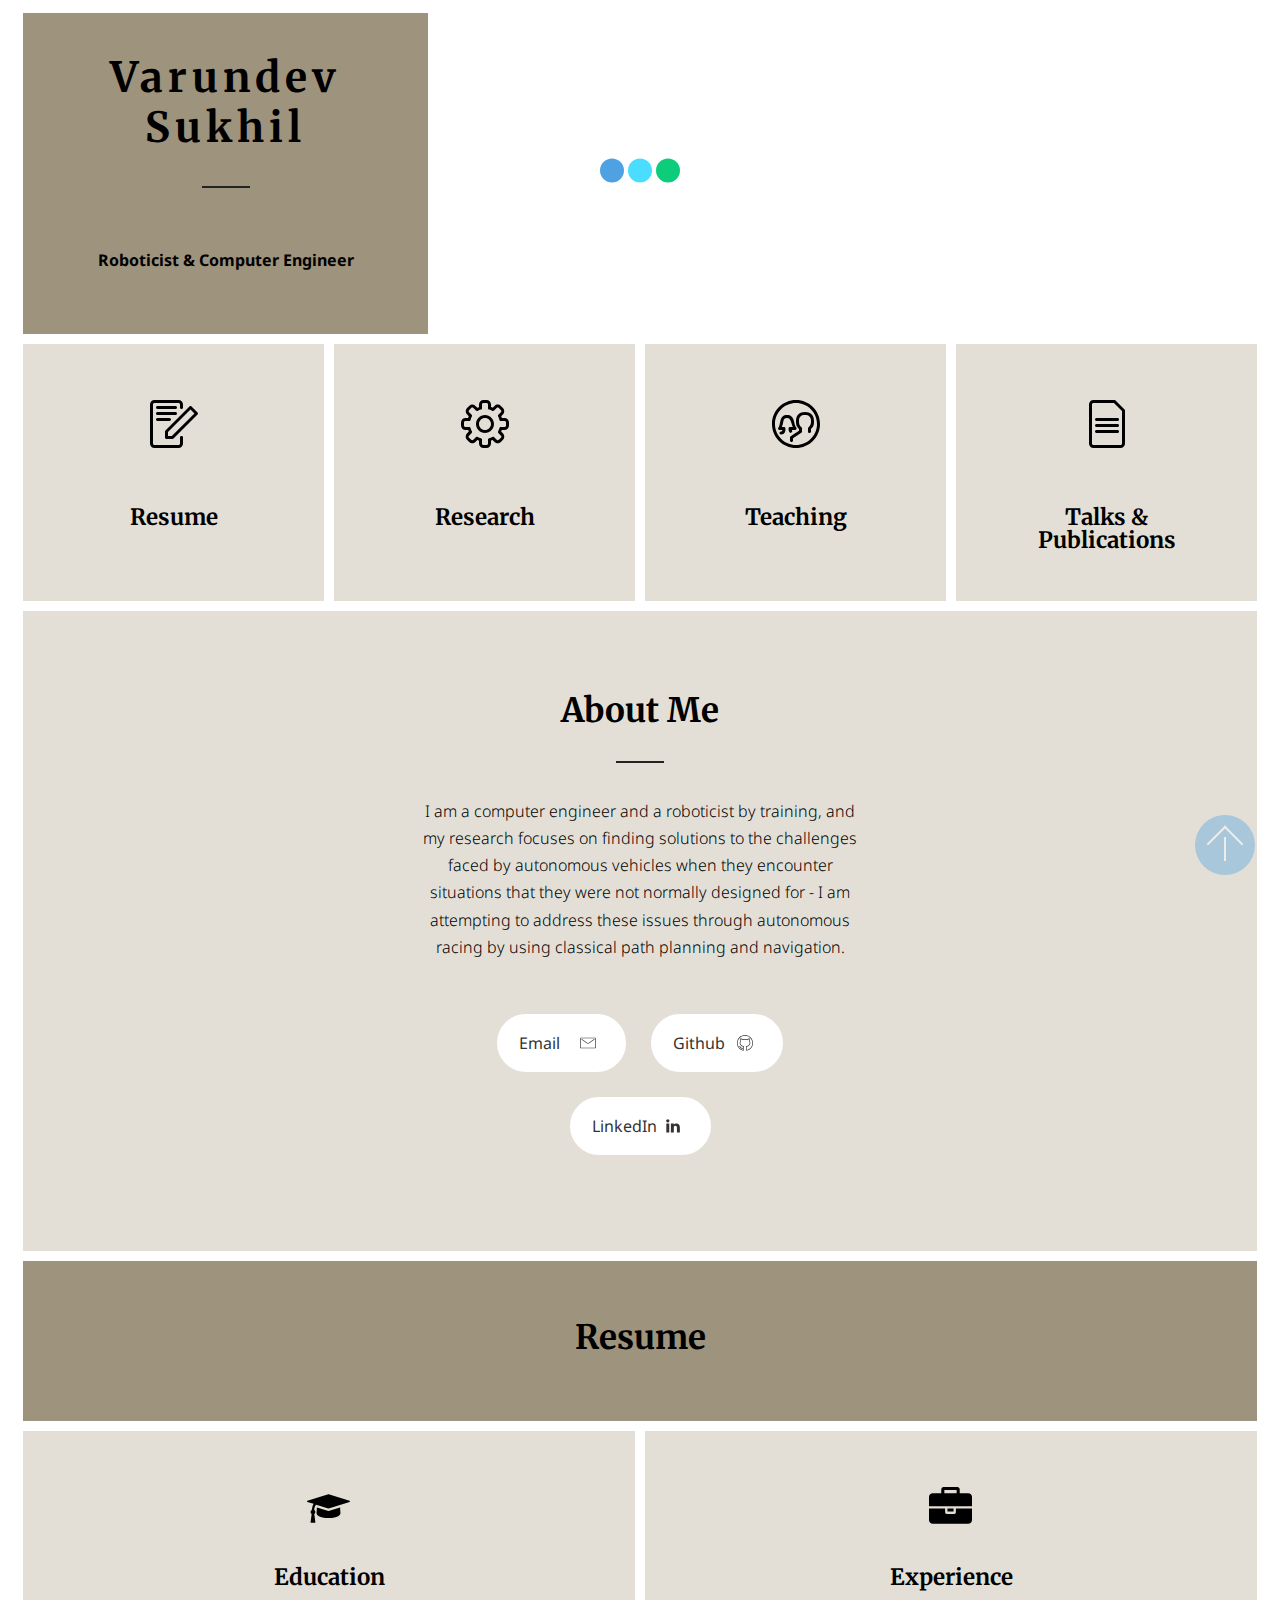
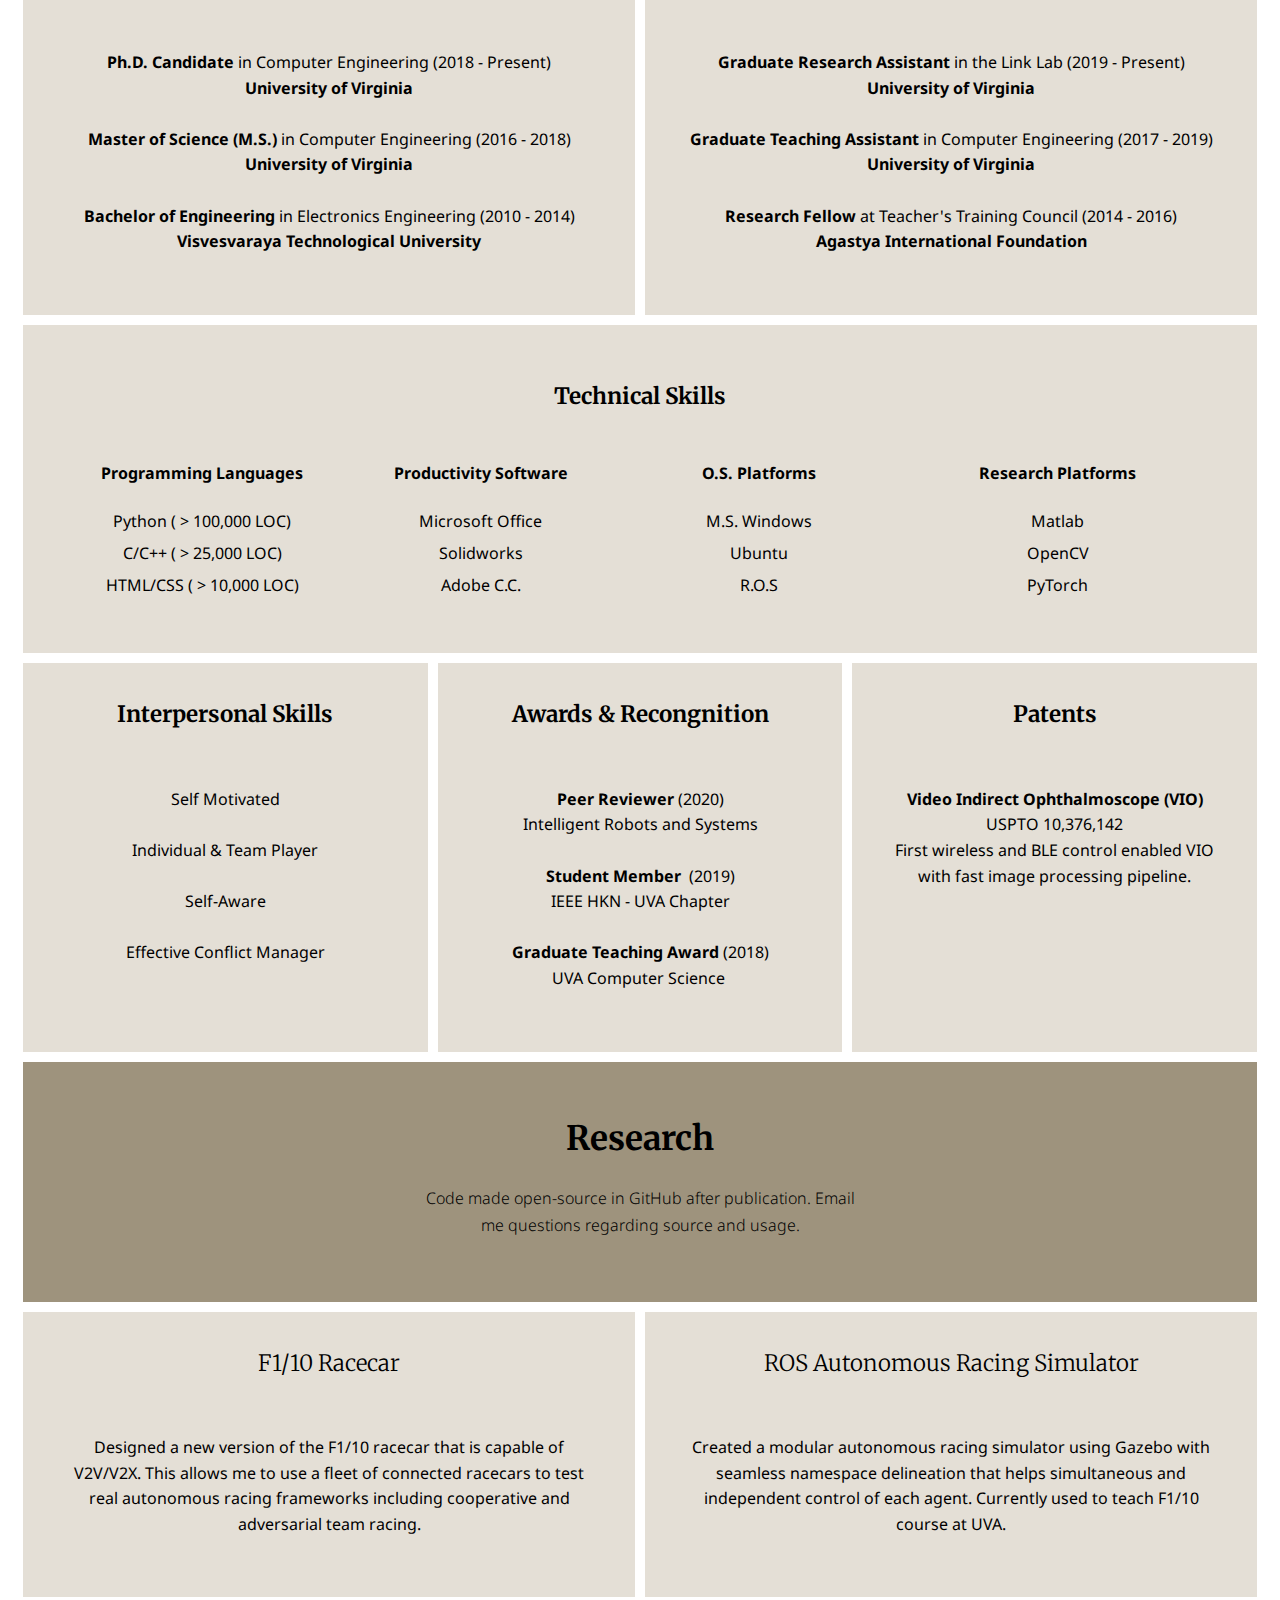
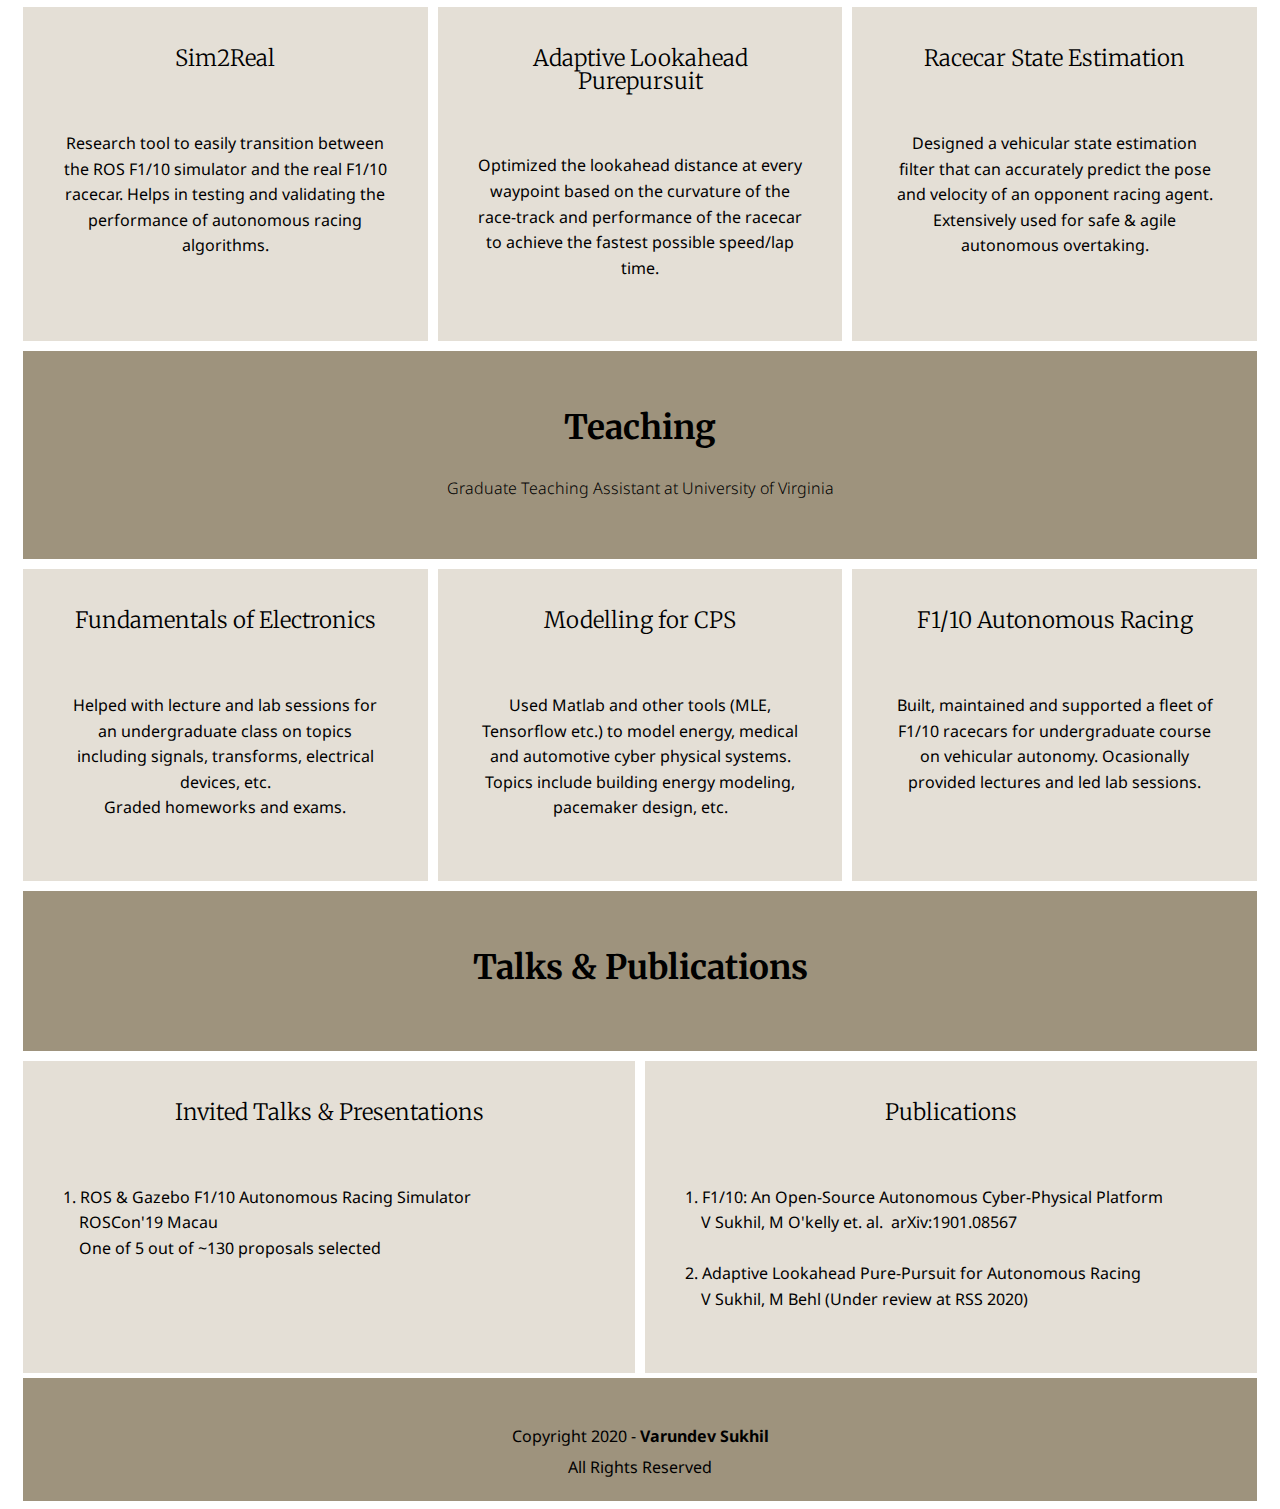
==== commit 58d95f07: "Fixed syntax" ====
--- a/index.html
+++ b/index.html
@@ -17,7 +17,7 @@
 <link href="https://fonts.googleapis.com/css?family=Merriweather:300,300i,400,400i,700,700i,900,900i&display=swap" rel="stylesheet">
  <link href="https://fonts.googleapis.com/css?family=Noto+Sans:400,400i,700,700i&display=swap" rel="stylesheet">
  
- <style amp-custom>div,span,h1,h2,h3,h4,p,a{font: inherit;}*{box-sizing: border-box;}body{position: relative;font-style: normal;line-height: 1.5;color: #232323;}section{background-color: #eeeeee;background-position: 50% 50%;background-repeat: no-repeat;background-size: cover;}section,.container{position: relative;word-wrap: break-word;}h1,h2,h3{margin: auto;padding: 0;}p{padding: 0;margin-bottom: 20px;}h1,h2{margin-bottom: 30px;}h3,h4{margin-bottom: 10px;}p{line-height: 1.7;}p{margin-top: 0;}a{font-style: normal;font-weight: 400;cursor: pointer;}a,a:hover{text-decoration: none;}h1,h2,h3,h4,.display-1,.display-2{line-height: 1;word-break: break-word;word-wrap: break-word;}strong{font-weight: bold;}body{height: auto;min-height: 100vh;}.mbr-section-title{font-style: normal;line-height: 1.2;letter-spacing: 5px;}.mbr-section-subtitle{line-height: 1.3;}.mbr-text{font-style: normal;line-height: 1.6;}.btn{font-weight: 400;border-width: 2px;border-style: solid;font-style: normal;margin: 0.8rem;white-space: normal;transition: all .3s ease-in-out,box-shadow 2s ease-in-out;display: -webkit-inline-flex;display: inline-flex;-webkit-align-items: center;align-items: center;-webkit-justify-content: center;justify-content: center;word-break: break-word;}.btn:hover{margin-left: 1.6rem;margin-right: 0;}.card{background-color: transparent;border: none;}.card-wrapper{-webkit-flex: 1;flex: 1;}.amp-carousel-button{width: 50px;height: 50px;}.amp-carousel-button-next{background-image: url("data:image/svg+xml;charset=utf-8,%3Csvg xmlns='http://www.w3.org/2000/svg' width='18' height='18' fill='%23000000' viewBox='0 0 477.175 477.175'%3E%3Cpath d='M360.731,229.075l-225.1-225.1c-5.3-5.3-13.8-5.3-19.1,0s-5.3,13.8,0,19.1l215.5,215.5l-215.5,215.5 c-5.3,5.3-5.3,13.8,0,19.1c2.6,2.6,6.1,4,9.5,4c3.4,0,6.9-1.3,9.5-4l225.1-225.1C365.931,242.875,365.931,234.275,360.731,229.075z'/%3E%3C/svg%3E");}.amp-carousel-button-prev{background-image: url("data:image/svg+xml;charset=utf-8,%3Csvg xmlns='http://www.w3.org/2000/svg' width='18' height='18' fill='%23000000' viewBox='0 0 477.175 477.175'%3E%3Cpath d='M145.188,238.575l215.5-215.5c5.3-5.3,5.3-13.8,0-19.1s-13.8-5.3-19.1,0l-225.1,225.1c-5.3,5.3-5.3,13.8,0,19.1l225.1,225 c2.6,2.6,6.1,4,9.5,4s6.9-1.3,9.5-4c5.3-5.3,5.3-13.8,0-19.1L145.188,238.575z'/%3E%3C/svg%3E");}#scrollToTop{display: none;}.mbr-black{color: #000000;}.align-left{text-align: left;}.align-center{text-align: center;}@media (max-width: 767px){.align-left,.align-center,.mbr-section-btn,.mbr-section-title{text-align: center;}}.mbr-light{font-weight: 300;}.mbr-section-btn{margin-left: -.25rem;margin-right: -.25rem;font-size: 0;}nav .mbr-section-btn{margin-left: 0rem;margin-right: 0rem;}.btn .mbr-iconfont{cursor: pointer;margin-right: 0.5rem;}.btn-right-icon .mbr-iconfont{margin-left: 0.5rem;-webkit-order: 1;order: 1;}amp-img img{max-height: 100%;max-width: 100%;}.is-builder amp-img > a + img[async],.is-builder amp-img > a + img[decoding="async"]{display: none;}html:not(.is-builder) amp-img > a{position: absolute;top: 0;bottom: 0;left: 0;right: 0;z-index: 1;}.is-builder .temp-amp-sizer{position: absolute;}.is-builder amp-youtube .temp-amp-sizer,.is-builder amp-vimeo .temp-amp-sizer{position: static;}.is-builder section.horizontal-menu .ampstart-btn{display: none;}@media (max-width: 991px){.is-builder section.horizontal-menu .navbar-toggler{display: block;}}.is-builder section.horizontal-menu .dropdown-menu{z-index: auto;opacity: 1;pointer-events: auto;}.is-builder section.horizontal-menu .nav-dropdown .link.dropdown-toggle[aria-expanded="true"]{margin-right: 0;padding: 0.667em 1em;}@media (max-width: 767px){.is-builder section.menu .navbar-collapse{max-height: 60vh;overflow-y: auto;}}.mobirise-spinner{position: absolute;top: 50%;left: 40%;margin-left: 10%;-webkit-transform: translate3d(-50%,-50%,0);z-index: 4;}.mobirise-spinner em{width: 24px;height: 24px;border-radius: 100%;display: inline-block;-webkit-animation: slide 1s infinite;}.mobirise-spinner em:nth-child(1){-webkit-animation-delay: 0.1s;}.mobirise-spinner em:nth-child(2){-webkit-animation-delay: 0.2s;}.mobirise-spinner em:nth-child(3){-webkit-animation-delay: 0.3s;}@-moz-keyframes slide{0%{-webkit-transform: scale(1);}50%{opacity: 0.3;-webkit-transform: scale(2);}100%{-webkit-transform: scale(1);}}@-webkit-keyframes slide{0%{-webkit-transform: scale(1);}50%{opacity: 0.3;-webkit-transform: scale(2);}100%{-webkit-transform: scale(1);}}@-o-keyframes slide{0%{-webkit-transform: scale(1);}50%{opacity: 0.3;-webkit-transform: scale(2);}100%{-webkit-transform: scale(1);}}@keyframes slide{0%{-webkit-transform: scale(1);}50%{opacity: 0.3;-webkit-transform: scale(2);}100%{-webkit-transform: scale(1);}}.mobirise-loader .amp-active > div{display: none;}.container{padding-right: 15px;padding-left: 15px;width: 100%;margin-right: auto;margin-left: auto;}@media (max-width: 767px){.container{max-width: 540px;}}@media (min-width: 768px){.container{max-width: 720px;}}@media (min-width: 992px){.container{max-width: 960px;}}@media (min-width: 1200px){.container{max-width: 1366px;}}.mbr-row{display: -webkit-box;display: -webkit-flex;display: -ms-flexbox;display: flex;-webkit-flex-wrap: wrap;-ms-flex-wrap: wrap;flex-wrap: wrap;margin-right: -15px;margin-left: -15px;}.mbr-justify-content-center{-webkit-justify-content: center;justify-content: center;}@media (max-width: 767px){.mbr-col-sm-12{-ms-flex: 0 0 100%;-webkit-flex: 0 0 100%;flex: 0 0 100%;max-width: 100%;padding-right: 15px;padding-left: 15px;}.mbr-row{margin: 0;}}@media (min-width: 768px){.mbr-col-md-4{-ms-flex: 0 0 33.333333%;-webkit-flex: 0 0 33.333333%;flex: 0 0 33.333333%;max-width: 33.333333%;padding-right: 15px;padding-left: 15px;}.mbr-col-md-6{-ms-flex: 0 0 50%;-webkit-flex: 0 0 50%;flex: 0 0 50%;max-width: 50%;padding-right: 15px;padding-left: 15px;}.mbr-col-md-12{-ms-flex: 0 0 100%;-webkit-flex: 0 0 100%;flex: 0 0 100%;max-width: 100%;padding-right: 15px;padding-left: 15px;}}@media (min-width: 992px){.mbr-col-lg-3{-ms-flex: 0 0 25%;-webkit-flex: 0 0 25%;flex: 0 0 25%;max-width: 25%;padding-right: 15px;padding-left: 15px;}.mbr-col-lg-4{-ms-flex: 0 0 33.33%;-webkit-flex: 0 0 33.33%;flex: 0 0 33.33%;max-width: 33.33%;padding-right: 15px;padding-left: 15px;}.mbr-col-lg-8{-ms-flex: 0 0 66.666667%;-webkit-flex: 0 0 66.666667%;flex: 0 0 66.666667%;max-width: 66.666667%;padding-left: 15px;padding-right: 15px;}}amp-sidebar{background: transparent;}#scrollToTopMarker{position: absolute;width: 0px;height: 0px;top: 300px;}#scrollToTopButton{position: fixed;bottom: 25px;right: 25px;opacity: .4;z-index: 5000;font-size: 32px;height: 60px;width: 60px;border: none;border-radius: 3px;cursor: pointer;}#scrollToTopButton:focus{outline: none;}#scrollToTopButton a:before{content: '';position: absolute;height: 40%;top: 36%;width: 2px;left: calc(50% - 1px);}#scrollToTopButton a:after{content: '';position: absolute;border-top: 2px solid;border-right: 2px solid;width: 40%;height: 40%;left: calc(30% - 1px);bottom: 30%;-webkit-transform: rotate(-45deg);transform: rotate(-45deg);}.is-builder #scrollToTopButton a:after{left: 30%;}body{font-family: Didact Gothic;}.display-1{font-family: 'Merriweather',serif;font-size: 2.6rem;}.display-2{font-family: 'Merriweather',serif;font-size: 2.1rem;}.display-5{font-family: 'Merriweather',serif;font-size: 1.4rem;}.display-7{font-family: 'Noto Sans',sans-serif;font-size: 1rem;}@media (max-width: 768px){.display-1{font-size: 2.08rem;font-size: calc( 1.56rem + (2.6 - 1.56) * ((100vw - 20rem) / (48 - 20)));line-height: calc( 1.4 * (1.56rem + (2.6 - 1.56) * ((100vw - 20rem) / (48 - 20))));}.display-2{font-size: 1.68rem;font-size: calc( 1.385rem + (2.1 - 1.385) * ((100vw - 20rem) / (48 - 20)));line-height: calc( 1.4 * (1.385rem + (2.1 - 1.385) * ((100vw - 20rem) / (48 - 20))));}.display-5{font-size: 1.12rem;font-size: calc( 1.14rem + (1.4 - 1.14) * ((100vw - 20rem) / (48 - 20)));line-height: calc( 1.4 * (1.14rem + (1.4 - 1.14) * ((100vw - 20rem) / (48 - 20))));}}.btn{padding: 15px 20px;border-radius: 0px;}.btn-white,.btn-white:active{background-color: #ffffff;border-color: #ffffff;color: #808080;}.btn-white:hover,.btn-white:focus{color: #808080;background-color: #d9d9d9;border-color: #d9d9d9;}.btn-white:disabled{color: #808080;background-color: #d9d9d9;border-color: #d9d9d9;}.btn-white,.btn-white:active{color: #333333;}.btn-white:hover,.btn-white:focus{color: #333333;}.btn-white:disabled{color: #333333;}.text-black{color: #000000;}a.text-black:hover,a.text-black:focus{color: #4d4d4d;}a[class|="text"]:not(.dropdown-item){position: relative;z-index: 0;transition: .3s;}a[class|="text"]:not(.dropdown-item):before{position: absolute;content: "";height: 0;width: 100%;opacity: 0.5;bottom: -2px;left: 0;z-index: -1;transition: height .3s;}a[class|="text"]:not(.dropdown-item).text-primary:before{background-color: #1c6faf;}a[class|="text"]:not(.dropdown-item).text-secondary:before{background-color: #00b8e3;}a[class|="text"]:not(.dropdown-item).text-success:before{background-color: #076d41;}a[class|="text"]:not(.dropdown-item).text-info:before{background-color: #2c2cd7;}a[class|="text"]:not(.dropdown-item).text-warning:before{background-color: #434343;}a[class|="text"]:not(.dropdown-item).text-danger:before{background-color: #6d6d6d;}a[class|="text"]:not(.dropdown-item).text-white:before{background-color: #b3b3b3;}a[class|="text"]:not(.dropdown-item).text-black:before{background-color: #4d4d4d;}a[class|="text"]:not(.dropdown-item):hover:before,a[class|="text"]:not(.dropdown-item):focus:before{height: 0.5rem;}.mbr-section-btn a.btn:not(.btn-form){border-radius: 100px;transition: all 0.3s ease-in-out,box-shadow 0.8s ease-in-out;}.mbr-section-btn a.btn:not(.btn-form):hover{box-shadow: 0 10px 40px 0 rgba(0,0,0,0.2);}.nav-tabs .nav-link{border-radius: 100px;}a,a:hover{color: #4ea2e3;}.mobirise-spinner em:nth-child(1){background: #4ea2e3;}.mobirise-spinner em:nth-child(2){background: #4addff;}.mobirise-spinner em:nth-child(3){background: #0dcd7b;}#scrollToTopButton{background-color: #4ea2e3;border-radius: 50%;}#scrollToTopButton a:before{background: #ffffff;}#scrollToTopButton a:after{border-top-color: #ffffff;border-right-color: #ffffff;}.display-7 .mbr-iconfont-btn{font-size: 1rem;width: 1rem;max-height: 2.6rem;}.cid-rTmyF0RwXr{padding-top: 5px;padding-bottom: 5px;background-color: #ffffff;}.cid-rTmyF0RwXr .mbr-row{margin: 0;}.cid-rTmyF0RwXr .text-block{padding-right: 0;padding-left: 7px;display: flex;}.cid-rTmyF0RwXr .text-wrapper{width: 100%;display: flex;background-color: #9e937d;padding: 40px 20px;}.cid-rTmyF0RwXr .text-wrapper > div{margin: auto;}.cid-rTmyF0RwXr .image-block{padding-right: 3px;padding-left: 0px;}.cid-rTmyF0RwXr .image-block amp-img{height: 30rem;}.cid-rTmyF0RwXr .mbr-section-title{position: relative;margin-bottom: 70px;}.cid-rTmyF0RwXr .mbr-section-title:after{position: absolute;left: 50%;margin-left: -1.5rem;bottom: -35px;content: "";width: 3rem;height: 2px;background-color: #232323;transition: width .3s;}.cid-rTmyF0RwXr .mbr-row{-webkit-flex-direction: row-reverse;flex-direction: row-reverse;}.cid-rTmyF0RwXr .image-block{padding-right: 0px;padding-left: 4px;}.cid-rTmyF0RwXr .text-block{padding-right: 6px;padding-left: 0;}@media (max-width: 991px){.cid-rTmyF0RwXr .image-block{padding-right: 0;padding-left: 0;}.cid-rTmyF0RwXr .text-block{padding-right: 0;padding-left: 0;}}.cid-rTmD5jxY8m{padding-top: 5px;padding-bottom: 5px;background-color: #ffffff;}.cid-rTmD5jxY8m .mbr-row{margin: 0;}.cid-rTmD5jxY8m .container{padding-left: 10px;padding-right: 10px;}.cid-rTmD5jxY8m .card{position: relative;display: flex;-ms-flex-direction: column;-webkit-flex-direction: column;flex-direction: column;min-width: 0;word-wrap: break-word;background-clip: border-box;border-radius: 0;width: 100%;min-height: 1px;padding-right: 5px;padding-left: 5px;}.cid-rTmD5jxY8m .card-wrapper{background-color: #e4dfd6;}.cid-rTmD5jxY8m .card-box{padding: 2.5rem;}.cid-rTmD5jxY8m .card-icon{margin-bottom: 20px;}.cid-rTmD5jxY8m .amp-iconfont{padding: 1rem;background-color: #e4dfd6;color: #000000;border-radius: 50%;width: calc(3rem + 2rem);height: calc(3rem + 2rem);font-size: 3rem;}@media (max-width: 991px){.cid-rTmD5jxY8m .first-row-card{margin-bottom: 10px;}}@media (max-width: 767px){.cid-rTmD5jxY8m .card:not(.last-child){margin-bottom: 10px;}}.cid-rTmzOYLAoA{padding-top: 5px;padding-bottom: 5px;background-color: #ffffff;}.cid-rTmzOYLAoA .mbr-row{padding: 60px;position: relative;margin: 0;background-color: #e4dfd6;height: 40rem;}.cid-rTmzOYLAoA .mbr-title{position: relative;margin-bottom: 70px;}.cid-rTmzOYLAoA .mbr-title:after{position: absolute;left: 50%;margin-left: -1.5rem;bottom: -35px;content: "";width: 3rem;height: 2px;background-color: #232323;transition: width .3s;}.cid-rTmzOYLAoA .relative{position: relative;max-width: 435px;margin: auto;}.cid-rTmzOYLAoA .mbr-section-btn{margin: 0 auto;}.cid-rTmzOYLAoA .mbr-section-subtitle{padding: 0;margin-bottom: 40px;}@media (max-width: 767px){.cid-rTmzOYLAoA .mbr-row{padding: 1rem;}}.cid-rTmAMzWxIX{padding-top: 5px;padding-bottom: 5px;background-color: #ffffff;}.cid-rTmAMzWxIX .mbr-row{padding: 60px;position: relative;margin: 0;background-color: #9e937d;height: 10rem;}.cid-rTmAMzWxIX .relative{position: relative;max-width: 435px;margin: auto;}@media (max-width: 767px){.cid-rTmAMzWxIX .mbr-row{padding: 1rem;}}.cid-rTmBhqKq68{padding-top: 5px;padding-bottom: 5px;background-color: #ffffff;}.cid-rTmBhqKq68 .mbr-row{margin: 0;}.cid-rTmBhqKq68 .container{padding-left: 10px;padding-right: 10px;}.cid-rTmBhqKq68 .card{position: relative;display: flex;-ms-flex-direction: column;-webkit-flex-direction: column;flex-direction: column;min-width: 0;word-wrap: break-word;background-clip: border-box;border-radius: 0;width: 100%;min-height: 1px;padding-right: 5px;padding-left: 5px;}.cid-rTmBhqKq68 .card-wrapper{background-color: #e4dfd6;}.cid-rTmBhqKq68 .card-box{padding: 2.5rem;}.cid-rTmBhqKq68 .card-icon{margin-bottom: 20px;}.cid-rTmBhqKq68 .amp-iconfont{padding: 1rem;background-color: #e4dfd6;color: #000000;border-radius: 50%;width: calc(2.7rem + 2rem);height: calc(2.7rem + 2rem);font-size: 2.7rem;}@media (max-width: 767px){.cid-rTmBhqKq68 .card:not(.last-child){margin-bottom: 10px;}}.cid-rTlJaXUQd6{padding-top: 5px;padding-bottom: 5px;background-color: #ffffff;}.cid-rTlJaXUQd6 .container-main{padding: 60px;position: relative;background-color: #e4dfd6;}.cid-rTlJaXUQd6 .mbr-row{margin: 0;}.cid-rTlJaXUQd6 .relative{position: relative;}.cid-rTlJaXUQd6 .main-row{-webkit-justify-content: center;justify-content: center;-webkit-align-items: flex-start;align-items: flex-start;position: relative;}.cid-rTlJaXUQd6 .card-title{margin: 0.5rem 0 0 0;}.cid-rTlJaXUQd6 .card-box{word-break: break-word;}.cid-rTlJaXUQd6 .card-row{-webkit-flex-wrap: wrap;flex-wrap: wrap;display: flex;-webkit-justify-content: center;justify-content: center;}.cid-rTlJaXUQd6 .amp-iconfont{color: #000000;font-size: 3.7rem;}.cid-rTlJaXUQd6 .card{padding: 20px 40px 0 0;margin: 0;}.cid-rTlJaXUQd6 .card.last-child{padding-right: 0px;}.cid-rTlJaXUQd6 amp-img{border-radius: 50%;margin: 0 auto;width: 12.1rem;height: 12.1rem;}@media (max-width: 991px){.cid-rTlJaXUQd6 .card{padding-top: 0px;padding-right: 0px;}.cid-rTlJaXUQd6 .card.first-row-card{padding-bottom: 20px;padding-top: 20px;}}@media (max-width: 767px){.cid-rTlJaXUQd6 .card:not(.last-child){padding-top: 0px;padding-bottom: 20px;}.cid-rTlJaXUQd6 .card:first-child{padding-top: 20px;}.cid-rTlJaXUQd6 .container-main{padding: 1rem;}}.cid-rTlJaXUQd6 .card-title{text-align: center;}.cid-rTptbM3Jdq{padding-top: 5px;padding-bottom: 5px;background-color: #ffffff;}.cid-rTptbM3Jdq .mbr-row{margin: 0;}.cid-rTptbM3Jdq .container{padding-left: 10px;padding-right: 10px;}.cid-rTptbM3Jdq .card{position: relative;display: flex;-ms-flex-direction: column;-webkit-flex-direction: column;flex-direction: column;min-width: 0;word-wrap: break-word;background-clip: border-box;border-radius: 0;width: 100%;min-height: 1px;padding-right: 5px;padding-left: 5px;}.cid-rTptbM3Jdq .card-wrapper{background-color: #e4dfd6;}.cid-rTptbM3Jdq .card-box{padding: 2.5rem;}.cid-rTptbM3Jdq .amp-iconfont{padding: 1rem;background-color: #e4dfd6;color: #000000;border-radius: 50%;width: calc(2.7rem + 2rem);height: calc(2.7rem + 2rem);font-size: 2.7rem;}@media (max-width: 991px){.cid-rTptbM3Jdq .first-row-card{margin-bottom: 10px;}}@media (max-width: 767px){.cid-rTptbM3Jdq .card:not(.last-child){margin-bottom: 10px;}}.cid-rTlOyMrGlE{padding-top: 5px;padding-bottom: 5px;background-color: #ffffff;}.cid-rTlOyMrGlE .mbr-row{padding: 60px;position: relative;margin: 0;background-color: #9e937d;height: 12rem;}.cid-rTlOyMrGlE .relative{position: relative;max-width: 435px;margin: auto;}.cid-rTlOyMrGlE .mbr-section-subtitle{padding: 0;margin-bottom: 40px;}@media (max-width: 767px){.cid-rTlOyMrGlE .mbr-row{padding: 1rem;}}.cid-rTlOMAWqHn{padding-top: 5px;padding-bottom: 5px;background-color: #ffffff;}.cid-rTlOMAWqHn .mbr-row{margin: 0;}.cid-rTlOMAWqHn .container{padding-left: 10px;padding-right: 10px;}.cid-rTlOMAWqHn .card{position: relative;display: flex;-ms-flex-direction: column;-webkit-flex-direction: column;flex-direction: column;min-width: 0;word-wrap: break-word;background-clip: border-box;border-radius: 0;width: 100%;min-height: 1px;padding-right: 5px;padding-left: 5px;}.cid-rTlOMAWqHn .card-wrapper{background-color: #e4dfd6;}.cid-rTlOMAWqHn .card-box{padding: 2.5rem;}.cid-rTlOMAWqHn .amp-iconfont{padding: 1rem;background-color: #e4dfd6;color: #000000;border-radius: 50%;width: calc(2.7rem + 2rem);height: calc(2.7rem + 2rem);font-size: 2.7rem;}@media (max-width: 767px){.cid-rTlOMAWqHn .card:not(.last-child){margin-bottom: 10px;}}.cid-rTlOKA0RlG{padding-top: 5px;padding-bottom: 5px;background-color: #ffffff;}.cid-rTlOKA0RlG .mbr-row{margin: 0;}.cid-rTlOKA0RlG .container{padding-left: 10px;padding-right: 10px;}.cid-rTlOKA0RlG .card{position: relative;display: flex;-ms-flex-direction: column;-webkit-flex-direction: column;flex-direction: column;min-width: 0;word-wrap: break-word;background-clip: border-box;border-radius: 0;width: 100%;min-height: 1px;padding-right: 5px;padding-left: 5px;}.cid-rTlOKA0RlG .card-wrapper{background-color: #e4dfd6;}.cid-rTlOKA0RlG .card-box{padding: 2.5rem;}.cid-rTlOKA0RlG .amp-iconfont{padding: 1rem;background-color: #e4dfd6;color: #000000;border-radius: 50%;width: calc(2.7rem + 2rem);height: calc(2.7rem + 2rem);font-size: 2.7rem;}@media (max-width: 991px){.cid-rTlOKA0RlG .first-row-card{margin-bottom: 10px;}}@media (max-width: 767px){.cid-rTlOKA0RlG .card:not(.last-child){margin-bottom: 10px;}}.cid-rTpoHnlDWk{padding-top: 5px;padding-bottom: 5px;background-color: #ffffff;}.cid-rTpoHnlDWk .mbr-row{padding: 60px;position: relative;margin: 0;background-color: #9e937d;height: 10rem;}.cid-rTpoHnlDWk .relative{position: relative;max-width: 435px;margin: auto;}.cid-rTpoHnlDWk .mbr-section-subtitle{padding: 0;margin-bottom: 40px;}@media (max-width: 767px){.cid-rTpoHnlDWk .mbr-row{padding: 1rem;}}.cid-rTpoUQUCni{padding-top: 5px;padding-bottom: 5px;background-color: #ffffff;}.cid-rTpoUQUCni .mbr-row{margin: 0;}.cid-rTpoUQUCni .container{padding-left: 10px;padding-right: 10px;}.cid-rTpoUQUCni .card{position: relative;display: flex;-ms-flex-direction: column;-webkit-flex-direction: column;flex-direction: column;min-width: 0;word-wrap: break-word;background-clip: border-box;border-radius: 0;width: 100%;min-height: 1px;padding-right: 5px;padding-left: 5px;}.cid-rTpoUQUCni .card-wrapper{background-color: #e4dfd6;}.cid-rTpoUQUCni .card-box{padding: 2.5rem;}.cid-rTpoUQUCni .amp-iconfont{padding: 1rem;background-color: #e4dfd6;color: #000000;border-radius: 50%;width: calc(2.7rem + 2rem);height: calc(2.7rem + 2rem);font-size: 2.7rem;}@media (max-width: 991px){.cid-rTpoUQUCni .first-row-card{margin-bottom: 10px;}}@media (max-width: 767px){.cid-rTpoUQUCni .card:not(.last-child){margin-bottom: 10px;}}.cid-rTpoIkqwuO{padding-top: 5px;padding-bottom: 5px;background-color: #ffffff;}.cid-rTpoIkqwuO .mbr-row{padding: 60px;position: relative;margin: 0;background-color: #9e937d;height: 10rem;}.cid-rTpoIkqwuO .relative{position: relative;max-width: 435px;margin: auto;}@media (max-width: 767px){.cid-rTpoIkqwuO .mbr-row{padding: 1rem;}}.cid-rTpp3l39zB{padding-top: 5px;padding-bottom: 5px;background-color: #ffffff;}.cid-rTpp3l39zB .mbr-row{margin: 0;}.cid-rTpp3l39zB .container{padding-left: 10px;padding-right: 10px;}.cid-rTpp3l39zB .card{position: relative;display: flex;-ms-flex-direction: column;-webkit-flex-direction: column;flex-direction: column;min-width: 0;word-wrap: break-word;background-clip: border-box;border-radius: 0;width: 100%;min-height: 1px;padding-right: 5px;padding-left: 5px;}.cid-rTpp3l39zB .card-wrapper{background-color: #e4dfd6;}.cid-rTpp3l39zB .card-box{padding: 2.5rem;}.cid-rTpp3l39zB .amp-iconfont{padding: 1rem;background-color: #e4dfd6;color: #000000;border-radius: 50%;width: calc(2.7rem + 2rem);height: calc(2.7rem + 2rem);font-size: 2.7rem;}@media (max-width: 767px){.cid-rTpp3l39zB .card:not(.last-child){margin-bottom: 10px;}}.cid-rTpp3l39zB .mbr-text{text-align: left;}.cid-rTpr5TO47f{background-color: #ffffff;}.cid-rTpr5TO47f .mbr-row{padding-left: 60px;padding-right: 60px;padding-top: 50px;padding-bottom: 20px;position: relative;margin: 0;background-color: #9e937d;}.cid-rTpr5TO47f .card{position: relative;}.cid-rTpr5TO47f .item{padding: 0;margin: 0;}.cid-rTpr5TO47f h4.mbr-fonts-style{margin-top: 0;}@media (max-width: 991px){.cid-rTpr5TO47f .mbr-row{padding-left: 40px;padding-right: 40px;}}@media (max-width: 767px){.cid-rTpr5TO47f .mbr-col-sm-12{text-align: center;}.cid-rTpr5TO47f .mbr-row{padding-left: 20px;padding-right: 20px;}}.cid-rTpr5TO47f .mbr-title{text-align: center;}.cid-rTpr5TO47f .item,.cid-rTpr5TO47f .items{text-align: center;}[class*="-iconfont"]{display: inline-flex;}</style>
+ <style amp-custom>div,span,h1,h2,h3,h4,p,a{font: inherit;}*{box-sizing: border-box;}body{position: relative;font-style: normal;line-height: 1.5;color: #232323;}section{background-color: #eeeeee;background-position: 50% 50%;background-repeat: no-repeat;background-size: cover;}section,.container{position: relative;word-wrap: break-word;}h1,h2,h3{margin: auto;padding: 0;}p{padding: 0;margin-bottom: 20px;}h1,h2{margin-bottom: 30px;}h3,h4{margin-bottom: 10px;}p{line-height: 1.7;}p{margin-top: 0;}a{font-style: normal;font-weight: 400;cursor: pointer;}a,a:hover{text-decoration: none;}h1,h2,h3,h4,.display-1,.display-2{line-height: 1;word-break: break-word;word-wrap: break-word;}strong{font-weight: bold;}body{height: auto;min-height: 100vh;}.mbr-section-title{font-style: normal;line-height: 1.2;letter-spacing: 5px;}.mbr-section-subtitle{line-height: 1.3;}.mbr-text{font-style: normal;line-height: 1.6;}.btn{font-weight: 400;border-width: 2px;border-style: solid;font-style: normal;margin: 0.8rem;white-space: normal;transition: all .3s ease-in-out,box-shadow 2s ease-in-out;display: -webkit-inline-flex;display: inline-flex;-webkit-align-items: center;align-items: center;-webkit-justify-content: center;justify-content: center;word-break: break-word;}.btn:hover{margin-left: 1.6rem;margin-right: 0;}.card{background-color: transparent;border: none;}.card-wrapper{-webkit-flex: 1;flex: 1;}.amp-carousel-button{width: 50px;height: 50px;}.amp-carousel-button-next{background-image: url("data:image/svg+xml;charset=utf-8,%3Csvg xmlns='http://www.w3.org/2000/svg' width='18' height='18' fill='%23000000' viewBox='0 0 477.175 477.175'%3E%3Cpath d='M360.731,229.075l-225.1-225.1c-5.3-5.3-13.8-5.3-19.1,0s-5.3,13.8,0,19.1l215.5,215.5l-215.5,215.5 c-5.3,5.3-5.3,13.8,0,19.1c2.6,2.6,6.1,4,9.5,4c3.4,0,6.9-1.3,9.5-4l225.1-225.1C365.931,242.875,365.931,234.275,360.731,229.075z'/%3E%3C/svg%3E");}.amp-carousel-button-prev{background-image: url("data:image/svg+xml;charset=utf-8,%3Csvg xmlns='http://www.w3.org/2000/svg' width='18' height='18' fill='%23000000' viewBox='0 0 477.175 477.175'%3E%3Cpath d='M145.188,238.575l215.5-215.5c5.3-5.3,5.3-13.8,0-19.1s-13.8-5.3-19.1,0l-225.1,225.1c-5.3,5.3-5.3,13.8,0,19.1l225.1,225 c2.6,2.6,6.1,4,9.5,4s6.9-1.3,9.5-4c5.3-5.3,5.3-13.8,0-19.1L145.188,238.575z'/%3E%3C/svg%3E");}#scrollToTop{display: none;}.mbr-black{color: #000000;}.align-left{text-align: left;}.align-center{text-align: center;}@media (max-width: 767px){.align-left,.align-center,.mbr-section-btn,.mbr-section-title{text-align: center;}}.mbr-light{font-weight: 300;}.mbr-section-btn{margin-left: -.25rem;margin-right: -.25rem;font-size: 0;}nav .mbr-section-btn{margin-left: 0rem;margin-right: 0rem;}.btn .mbr-iconfont{cursor: pointer;margin-right: 0.5rem;}.btn-right-icon .mbr-iconfont{margin-left: 0.5rem;-webkit-order: 1;order: 1;}amp-img img{max-height: 100%;max-width: 100%;}.is-builder amp-img > a + img[async],.is-builder amp-img > a + img[decoding="async"]{display: none;}html:not(.is-builder) amp-img > a{position: absolute;top: 0;bottom: 0;left: 0;right: 0;z-index: 1;}.is-builder .temp-amp-sizer{position: absolute;}.is-builder amp-youtube .temp-amp-sizer,.is-builder amp-vimeo .temp-amp-sizer{position: static;}.is-builder section.horizontal-menu .ampstart-btn{display: none;}@media (max-width: 991px){.is-builder section.horizontal-menu .navbar-toggler{display: block;}}.is-builder section.horizontal-menu .dropdown-menu{z-index: auto;opacity: 1;pointer-events: auto;}.is-builder section.horizontal-menu .nav-dropdown .link.dropdown-toggle[aria-expanded="true"]{margin-right: 0;padding: 0.667em 1em;}@media (max-width: 767px){.is-builder section.menu .navbar-collapse{max-height: 60vh;overflow-y: auto;}}.mobirise-spinner{position: absolute;top: 50%;left: 40%;margin-left: 10%;-webkit-transform: translate3d(-50%,-50%,0);z-index: 4;}.mobirise-spinner em{width: 24px;height: 24px;border-radius: 100%;display: inline-block;-webkit-animation: slide 1s infinite;}.mobirise-spinner em:nth-child(1){-webkit-animation-delay: 0.1s;}.mobirise-spinner em:nth-child(2){-webkit-animation-delay: 0.2s;}.mobirise-spinner em:nth-child(3){-webkit-animation-delay: 0.3s;}@-moz-keyframes slide{0%{-webkit-transform: scale(1);}50%{opacity: 0.3;-webkit-transform: scale(2);}100%{-webkit-transform: scale(1);}}@-webkit-keyframes slide{0%{-webkit-transform: scale(1);}50%{opacity: 0.3;-webkit-transform: scale(2);}100%{-webkit-transform: scale(1);}}@-o-keyframes slide{0%{-webkit-transform: scale(1);}50%{opacity: 0.3;-webkit-transform: scale(2);}100%{-webkit-transform: scale(1);}}@keyframes slide{0%{-webkit-transform: scale(1);}50%{opacity: 0.3;-webkit-transform: scale(2);}100%{-webkit-transform: scale(1);}}.mobirise-loader .amp-active > div{display: none;}.container{padding-right: 15px;padding-left: 15px;width: 100%;margin-right: auto;margin-left: auto;}@media (max-width: 767px){.container{max-width: 540px;}}@media (min-width: 768px){.container{max-width: 720px;}}@media (min-width: 992px){.container{max-width: 960px;}}@media (min-width: 1200px){.container{max-width: 1366px;}}.mbr-row{display: -webkit-box;display: -webkit-flex;display: -ms-flexbox;display: flex;-webkit-flex-wrap: wrap;-ms-flex-wrap: wrap;flex-wrap: wrap;margin-right: -15px;margin-left: -15px;}.mbr-justify-content-center{-webkit-justify-content: center;justify-content: center;}@media (max-width: 767px){.mbr-col-sm-12{-ms-flex: 0 0 100%;-webkit-flex: 0 0 100%;flex: 0 0 100%;max-width: 100%;padding-right: 15px;padding-left: 15px;}.mbr-row{margin: 0;}}@media (min-width: 768px){.mbr-col-md-4{-ms-flex: 0 0 33.333333%;-webkit-flex: 0 0 33.333333%;flex: 0 0 33.333333%;max-width: 33.333333%;padding-right: 15px;padding-left: 15px;}.mbr-col-md-6{-ms-flex: 0 0 50%;-webkit-flex: 0 0 50%;flex: 0 0 50%;max-width: 50%;padding-right: 15px;padding-left: 15px;}.mbr-col-md-12{-ms-flex: 0 0 100%;-webkit-flex: 0 0 100%;flex: 0 0 100%;max-width: 100%;padding-right: 15px;padding-left: 15px;}}@media (min-width: 992px){.mbr-col-lg-3{-ms-flex: 0 0 25%;-webkit-flex: 0 0 25%;flex: 0 0 25%;max-width: 25%;padding-right: 15px;padding-left: 15px;}.mbr-col-lg-4{-ms-flex: 0 0 33.33%;-webkit-flex: 0 0 33.33%;flex: 0 0 33.33%;max-width: 33.33%;padding-right: 15px;padding-left: 15px;}.mbr-col-lg-8{-ms-flex: 0 0 66.666667%;-webkit-flex: 0 0 66.666667%;flex: 0 0 66.666667%;max-width: 66.666667%;padding-left: 15px;padding-right: 15px;}}amp-sidebar{background: transparent;}#scrollToTopMarker{position: absolute;width: 0px;height: 0px;top: 300px;}#scrollToTopButton{position: fixed;bottom: 25px;right: 25px;opacity: .4;z-index: 5000;font-size: 32px;height: 60px;width: 60px;border: none;border-radius: 3px;cursor: pointer;}#scrollToTopButton:focus{outline: none;}#scrollToTopButton a:before{content: '';position: absolute;height: 40%;top: 36%;width: 2px;left: calc(50% - 1px);}#scrollToTopButton a:after{content: '';position: absolute;border-top: 2px solid;border-right: 2px solid;width: 40%;height: 40%;left: calc(30% - 1px);bottom: 30%;-webkit-transform: rotate(-45deg);transform: rotate(-45deg);}.is-builder #scrollToTopButton a:after{left: 30%;}body{font-family: Didact Gothic;}.display-1{font-family: 'Merriweather',serif;font-size: 2.6rem;}.display-2{font-family: 'Merriweather',serif;font-size: 2.1rem;}.display-5{font-family: 'Merriweather',serif;font-size: 1.4rem;}.display-7{font-family: 'Noto Sans',sans-serif;font-size: 1rem;}@media (max-width: 768px){.display-1{font-size: 2.08rem;font-size: calc( 1.56rem + (2.6 - 1.56) * ((100vw - 20rem) / (48 - 20)));line-height: calc( 1.4 * (1.56rem + (2.6 - 1.56) * ((100vw - 20rem) / (48 - 20))));}.display-2{font-size: 1.68rem;font-size: calc( 1.385rem + (2.1 - 1.385) * ((100vw - 20rem) / (48 - 20)));line-height: calc( 1.4 * (1.385rem + (2.1 - 1.385) * ((100vw - 20rem) / (48 - 20))));}.display-5{font-size: 1.12rem;font-size: calc( 1.14rem + (1.4 - 1.14) * ((100vw - 20rem) / (48 - 20)));line-height: calc( 1.4 * (1.14rem + (1.4 - 1.14) * ((100vw - 20rem) / (48 - 20))));}}.btn{padding: 15px 20px;border-radius: 0px;}.btn-white,.btn-white:active{background-color: #ffffff;border-color: #ffffff;color: #808080;}.btn-white:hover,.btn-white:focus{color: #808080;background-color: #d9d9d9;border-color: #d9d9d9;}.btn-white:disabled{color: #808080;background-color: #d9d9d9;border-color: #d9d9d9;}.btn-white,.btn-white:active{color: #333333;}.btn-white:hover,.btn-white:focus{color: #333333;}.btn-white:disabled{color: #333333;}.text-black{color: #000000;}a.text-black:hover,a.text-black:focus{color: #4d4d4d;}a[class|="text"]:not(.dropdown-item){position: relative;z-index: 0;transition: .3s;}a[class|="text"]:not(.dropdown-item):before{position: absolute;content: "";height: 0;width: 100%;opacity: 0.5;bottom: -2px;left: 0;z-index: -1;transition: height .3s;}a[class|="text"]:not(.dropdown-item).text-primary:before{background-color: #1c6faf;}a[class|="text"]:not(.dropdown-item).text-secondary:before{background-color: #00b8e3;}a[class|="text"]:not(.dropdown-item).text-success:before{background-color: #076d41;}a[class|="text"]:not(.dropdown-item).text-info:before{background-color: #2c2cd7;}a[class|="text"]:not(.dropdown-item).text-warning:before{background-color: #434343;}a[class|="text"]:not(.dropdown-item).text-danger:before{background-color: #6d6d6d;}a[class|="text"]:not(.dropdown-item).text-white:before{background-color: #b3b3b3;}a[class|="text"]:not(.dropdown-item).text-black:before{background-color: #4d4d4d;}a[class|="text"]:not(.dropdown-item):hover:before,a[class|="text"]:not(.dropdown-item):focus:before{height: 0.5rem;}.mbr-section-btn a.btn:not(.btn-form){border-radius: 100px;transition: all 0.3s ease-in-out,box-shadow 0.8s ease-in-out;}.mbr-section-btn a.btn:not(.btn-form):hover{box-shadow: 0 10px 40px 0 rgba(0,0,0,0.2);}.nav-tabs .nav-link{border-radius: 100px;}a,a:hover{color: #4ea2e3;}.mobirise-spinner em:nth-child(1){background: #4ea2e3;}.mobirise-spinner em:nth-child(2){background: #4addff;}.mobirise-spinner em:nth-child(3){background: #0dcd7b;}#scrollToTopButton{background-color: #4ea2e3;border-radius: 50%;}#scrollToTopButton a:before{background: #ffffff;}#scrollToTopButton a:after{border-top-color: #ffffff;border-right-color: #ffffff;}.display-7 .mbr-iconfont-btn{font-size: 1rem;width: 1rem;max-height: 2.6rem;}.cid-rTmyF0RwXr{padding-top: 5px;padding-bottom: 5px;background-color: #ffffff;}.cid-rTmyF0RwXr .mbr-row{margin: 0;}.cid-rTmyF0RwXr .text-block{padding-right: 0;padding-left: 7px;display: flex;}.cid-rTmyF0RwXr .text-wrapper{width: 100%;display: flex;background-color: #9e937d;padding: 40px 20px;}.cid-rTmyF0RwXr .text-wrapper > div{margin: auto;}.cid-rTmyF0RwXr .image-block{padding-right: 3px;padding-left: 0px;}.cid-rTmyF0RwXr .image-block amp-img{height: 30rem;}.cid-rTmyF0RwXr .mbr-section-title{position: relative;margin-bottom: 70px;}.cid-rTmyF0RwXr .mbr-section-title:after{position: absolute;left: 50%;margin-left: -1.5rem;bottom: -35px;content: "";width: 3rem;height: 2px;background-color: #232323;transition: width .3s;}.cid-rTmyF0RwXr .mbr-row{-webkit-flex-direction: row-reverse;flex-direction: row-reverse;}.cid-rTmyF0RwXr .image-block{padding-right: 0px;padding-left: 4px;}.cid-rTmyF0RwXr .text-block{padding-right: 6px;padding-left: 0;}@media (max-width: 991px){.cid-rTmyF0RwXr .image-block{padding-right: 0;padding-left: 0;}.cid-rTmyF0RwXr .text-block{padding-right: 0;padding-left: 0;}}.cid-rTmD5jxY8m{padding-top: 5px;padding-bottom: 5px;background-color: #ffffff;}.cid-rTmD5jxY8m .mbr-row{margin: 0;}.cid-rTmD5jxY8m .container{padding-left: 10px;padding-right: 10px;}.cid-rTmD5jxY8m .card{position: relative;display: flex;-ms-flex-direction: column;-webkit-flex-direction: column;flex-direction: column;min-width: 0;word-wrap: break-word;background-clip: border-box;border-radius: 0;width: 100%;min-height: 1px;padding-right: 5px;padding-left: 5px;}.cid-rTmD5jxY8m .card-wrapper{background-color: #e4dfd6;}.cid-rTmD5jxY8m .card-box{padding: 2.5rem;}.cid-rTmD5jxY8m .card-icon{margin-bottom: 20px;}.cid-rTmD5jxY8m .amp-iconfont{padding: 1rem;background-color: #e4dfd6;color: #000000;border-radius: 50%;width: calc(3rem + 2rem);height: calc(3rem + 2rem);font-size: 3rem;}@media (max-width: 991px){.cid-rTmD5jxY8m .first-row-card{margin-bottom: 10px;}}@media (max-width: 767px){.cid-rTmD5jxY8m .card:not(.last-child){margin-bottom: 10px;}}.cid-rTmzOYLAoA{padding-top: 5px;padding-bottom: 5px;background-color: #ffffff;}.cid-rTmzOYLAoA .mbr-row{padding: 60px;position: relative;margin: 0;background-color: #e4dfd6;height: 40rem;}.cid-rTmzOYLAoA .mbr-title{position: relative;margin-bottom: 70px;}.cid-rTmzOYLAoA .mbr-title:after{position: absolute;left: 50%;margin-left: -1.5rem;bottom: -35px;content: "";width: 3rem;height: 2px;background-color: #232323;transition: width .3s;}.cid-rTmzOYLAoA .relative{position: relative;max-width: 435px;margin: auto;}.cid-rTmzOYLAoA .mbr-section-btn{margin: 0 auto;}.cid-rTmzOYLAoA .mbr-section-subtitle{padding: 0;margin-bottom: 40px;}@media (max-width: 767px){.cid-rTmzOYLAoA .mbr-row{padding: 1rem;}}.cid-rTmAMzWxIX{padding-top: 5px;padding-bottom: 5px;background-color: #ffffff;}.cid-rTmAMzWxIX .mbr-row{padding: 60px;position: relative;margin: 0;background-color: #9e937d;height: 10rem;}.cid-rTmAMzWxIX .relative{position: relative;max-width: 435px;margin: auto;}@media (max-width: 767px){.cid-rTmAMzWxIX .mbr-row{padding: 1rem;}}.cid-rTmBhqKq68{padding-top: 5px;padding-bottom: 5px;background-color: #ffffff;}.cid-rTmBhqKq68 .mbr-row{margin: 0;}.cid-rTmBhqKq68 .container{padding-left: 10px;padding-right: 10px;}.cid-rTmBhqKq68 .card{position: relative;display: flex;-ms-flex-direction: column;-webkit-flex-direction: column;flex-direction: column;min-width: 0;word-wrap: break-word;background-clip: border-box;border-radius: 0;width: 100%;min-height: 1px;padding-right: 5px;padding-left: 5px;}.cid-rTmBhqKq68 .card-wrapper{background-color: #e4dfd6;}.cid-rTmBhqKq68 .card-box{padding: 2.5rem;}.cid-rTmBhqKq68 .card-icon{margin-bottom: 20px;}.cid-rTmBhqKq68 .amp-iconfont{padding: 1rem;background-color: #e4dfd6;color: #000000;border-radius: 50%;width: calc(2.7rem + 2rem);height: calc(2.7rem + 2rem);font-size: 2.7rem;}@media (max-width: 767px){.cid-rTmBhqKq68 .card:not(.last-child){margin-bottom: 10px;}}.cid-rTlJaXUQd6{padding-top: 5px;padding-bottom: 5px;background-color: #ffffff;}.cid-rTlJaXUQd6 .container-main{padding: 60px;position: relative;background-color: #e4dfd6;}.cid-rTlJaXUQd6 .mbr-row{margin: 0;}.cid-rTlJaXUQd6 .relative{position: relative;}.cid-rTlJaXUQd6 .main-row{-webkit-justify-content: center;justify-content: center;-webkit-align-items: flex-start;align-items: flex-start;position: relative;}.cid-rTlJaXUQd6 .card-title{margin: 0.5rem 0 0 0;}.cid-rTlJaXUQd6 .card-box{word-break: break-word;}.cid-rTlJaXUQd6 .card-row{-webkit-flex-wrap: wrap;flex-wrap: wrap;display: flex;-webkit-justify-content: center;justify-content: center;}.cid-rTlJaXUQd6 .amp-iconfont{color: #000000;font-size: 3.7rem;}.cid-rTlJaXUQd6 .card{padding: 20px 40px 0 0;margin: 0;}.cid-rTlJaXUQd6 .card.last-child{padding-right: 0px;}.cid-rTlJaXUQd6 amp-img{border-radius: 50%;margin: 0 auto;width: 12.1rem;height: 12.1rem;}@media (max-width: 991px){.cid-rTlJaXUQd6 .card{padding-top: 0px;padding-right: 0px;}.cid-rTlJaXUQd6 .card.first-row-card{padding-bottom: 20px;padding-top: 20px;}}@media (max-width: 767px){.cid-rTlJaXUQd6 .card:not(.last-child){padding-top: 0px;padding-bottom: 20px;}.cid-rTlJaXUQd6 .card:first-child{padding-top: 20px;}.cid-rTlJaXUQd6 .container-main{padding: 1rem;}}.cid-rTlJaXUQd6 .card-title{text-align: center;}.cid-rTptbM3Jdq{padding-top: 5px;padding-bottom: 5px;background-color: #ffffff;}.cid-rTptbM3Jdq .mbr-row{margin: 0;}.cid-rTptbM3Jdq .container{padding-left: 10px;padding-right: 10px;}.cid-rTptbM3Jdq .card{position: relative;display: flex;-ms-flex-direction: column;-webkit-flex-direction: column;flex-direction: column;min-width: 0;word-wrap: break-word;background-clip: border-box;border-radius: 0;width: 100%;min-height: 1px;padding-right: 5px;padding-left: 5px;}.cid-rTptbM3Jdq .card-wrapper{background-color: #e4dfd6;}.cid-rTptbM3Jdq .card-box{padding: 2.5rem;}.cid-rTptbM3Jdq .amp-iconfont{padding: 1rem;background-color: #e4dfd6;color: #000000;border-radius: 50%;width: calc(2.7rem + 2rem);height: calc(2.7rem + 2rem);font-size: 2.7rem;}@media (max-width: 991px){.cid-rTptbM3Jdq .first-row-card{margin-bottom: 10px;}}@media (max-width: 767px){.cid-rTptbM3Jdq .card:not(.last-child){margin-bottom: 10px;}}.cid-rTlOyMrGlE{padding-top: 5px;padding-bottom: 5px;background-color: #ffffff;}.cid-rTlOyMrGlE .mbr-row{padding: 60px;position: relative;margin: 0;background-color: #9e937d;height: 15rem;}.cid-rTlOyMrGlE .relative{position: relative;max-width: 435px;margin: auto;}.cid-rTlOyMrGlE .mbr-section-subtitle{padding: 0;margin-bottom: 40px;}@media (max-width: 767px){.cid-rTlOyMrGlE .mbr-row{padding: 1rem;}}.cid-rTlOMAWqHn{padding-top: 5px;padding-bottom: 5px;background-color: #ffffff;}.cid-rTlOMAWqHn .mbr-row{margin: 0;}.cid-rTlOMAWqHn .container{padding-left: 10px;padding-right: 10px;}.cid-rTlOMAWqHn .card{position: relative;display: flex;-ms-flex-direction: column;-webkit-flex-direction: column;flex-direction: column;min-width: 0;word-wrap: break-word;background-clip: border-box;border-radius: 0;width: 100%;min-height: 1px;padding-right: 5px;padding-left: 5px;}.cid-rTlOMAWqHn .card-wrapper{background-color: #e4dfd6;}.cid-rTlOMAWqHn .card-box{padding: 2.5rem;}.cid-rTlOMAWqHn .amp-iconfont{padding: 1rem;background-color: #e4dfd6;color: #000000;border-radius: 50%;width: calc(2.7rem + 2rem);height: calc(2.7rem + 2rem);font-size: 2.7rem;}@media (max-width: 767px){.cid-rTlOMAWqHn .card:not(.last-child){margin-bottom: 10px;}}.cid-rTlOKA0RlG{padding-top: 5px;padding-bottom: 5px;background-color: #ffffff;}.cid-rTlOKA0RlG .mbr-row{margin: 0;}.cid-rTlOKA0RlG .container{padding-left: 10px;padding-right: 10px;}.cid-rTlOKA0RlG .card{position: relative;display: flex;-ms-flex-direction: column;-webkit-flex-direction: column;flex-direction: column;min-width: 0;word-wrap: break-word;background-clip: border-box;border-radius: 0;width: 100%;min-height: 1px;padding-right: 5px;padding-left: 5px;}.cid-rTlOKA0RlG .card-wrapper{background-color: #e4dfd6;}.cid-rTlOKA0RlG .card-box{padding: 2.5rem;}.cid-rTlOKA0RlG .amp-iconfont{padding: 1rem;background-color: #e4dfd6;color: #000000;border-radius: 50%;width: calc(2.7rem + 2rem);height: calc(2.7rem + 2rem);font-size: 2.7rem;}@media (max-width: 991px){.cid-rTlOKA0RlG .first-row-card{margin-bottom: 10px;}}@media (max-width: 767px){.cid-rTlOKA0RlG .card:not(.last-child){margin-bottom: 10px;}}.cid-rTpoHnlDWk{padding-top: 5px;padding-bottom: 5px;background-color: #ffffff;}.cid-rTpoHnlDWk .mbr-row{padding: 60px;position: relative;margin: 0;background-color: #9e937d;height: 13rem;}.cid-rTpoHnlDWk .relative{position: relative;max-width: 435px;margin: auto;}.cid-rTpoHnlDWk .mbr-section-subtitle{padding: 0;margin-bottom: 40px;}@media (max-width: 767px){.cid-rTpoHnlDWk .mbr-row{padding: 1rem;}}.cid-rTpoUQUCni{padding-top: 5px;padding-bottom: 5px;background-color: #ffffff;}.cid-rTpoUQUCni .mbr-row{margin: 0;}.cid-rTpoUQUCni .container{padding-left: 10px;padding-right: 10px;}.cid-rTpoUQUCni .card{position: relative;display: flex;-ms-flex-direction: column;-webkit-flex-direction: column;flex-direction: column;min-width: 0;word-wrap: break-word;background-clip: border-box;border-radius: 0;width: 100%;min-height: 1px;padding-right: 5px;padding-left: 5px;}.cid-rTpoUQUCni .card-wrapper{background-color: #e4dfd6;}.cid-rTpoUQUCni .card-box{padding: 2.5rem;}.cid-rTpoUQUCni .amp-iconfont{padding: 1rem;background-color: #e4dfd6;color: #000000;border-radius: 50%;width: calc(2.7rem + 2rem);height: calc(2.7rem + 2rem);font-size: 2.7rem;}@media (max-width: 991px){.cid-rTpoUQUCni .first-row-card{margin-bottom: 10px;}}@media (max-width: 767px){.cid-rTpoUQUCni .card:not(.last-child){margin-bottom: 10px;}}.cid-rTpoIkqwuO{padding-top: 5px;padding-bottom: 5px;background-color: #ffffff;}.cid-rTpoIkqwuO .mbr-row{padding: 60px;position: relative;margin: 0;background-color: #9e937d;height: 10rem;}.cid-rTpoIkqwuO .relative{position: relative;max-width: 435px;margin: auto;}@media (max-width: 767px){.cid-rTpoIkqwuO .mbr-row{padding: 1rem;}}.cid-rTpp3l39zB{padding-top: 5px;padding-bottom: 5px;background-color: #ffffff;}.cid-rTpp3l39zB .mbr-row{margin: 0;}.cid-rTpp3l39zB .container{padding-left: 10px;padding-right: 10px;}.cid-rTpp3l39zB .card{position: relative;display: flex;-ms-flex-direction: column;-webkit-flex-direction: column;flex-direction: column;min-width: 0;word-wrap: break-word;background-clip: border-box;border-radius: 0;width: 100%;min-height: 1px;padding-right: 5px;padding-left: 5px;}.cid-rTpp3l39zB .card-wrapper{background-color: #e4dfd6;}.cid-rTpp3l39zB .card-box{padding: 2.5rem;}.cid-rTpp3l39zB .amp-iconfont{padding: 1rem;background-color: #e4dfd6;color: #000000;border-radius: 50%;width: calc(2.7rem + 2rem);height: calc(2.7rem + 2rem);font-size: 2.7rem;}@media (max-width: 767px){.cid-rTpp3l39zB .card:not(.last-child){margin-bottom: 10px;}}.cid-rTpp3l39zB .mbr-text{text-align: left;}.cid-rTpr5TO47f{background-color: #ffffff;}.cid-rTpr5TO47f .mbr-row{padding-left: 60px;padding-right: 60px;padding-top: 50px;padding-bottom: 20px;position: relative;margin: 0;background-color: #9e937d;}.cid-rTpr5TO47f .card{position: relative;}.cid-rTpr5TO47f .item{padding: 0;margin: 0;}.cid-rTpr5TO47f h4.mbr-fonts-style{margin-top: 0;}@media (max-width: 991px){.cid-rTpr5TO47f .mbr-row{padding-left: 40px;padding-right: 40px;}}@media (max-width: 767px){.cid-rTpr5TO47f .mbr-col-sm-12{text-align: center;}.cid-rTpr5TO47f .mbr-row{padding-left: 20px;padding-right: 20px;}}.cid-rTpr5TO47f .mbr-title{text-align: center;}.cid-rTpr5TO47f .item,.cid-rTpr5TO47f .items{text-align: center;}[class*="-iconfont"]{display: inline-flex;}</style>
  
   <script async  src="https://cdn.ampproject.org/v0.js"></script>
   <script async custom-element="amp-analytics" src="https://cdn.ampproject.org/v0/amp-analytics-0.1.js"></script>
@@ -299,7 +299,7 @@
                         <h3 class="card-title mbr-fonts-style align-center mbr-light display-5"><strong>
                             Interpersonal Skills</strong></h3>
                         <p class="mbr-text mbr-fonts-style align-center display-7">
-                            <br><br>Slef Motivated<br><br>Individual &amp; Team Player<br><br>Self-Aware<br><br>Effective Conflict Manager</p>
+                            <br><br>Self Motivated<br><br>Individual &amp; Team Player<br><br>Self-Aware<br><br>Effective Conflict Manager</p>
                         
                     </div>
                 </div>
@@ -347,7 +347,7 @@
             <div class="relative">
                 <h2 class="mbr-title align-center mbr-fonts-style display-2"><span><strong>Research</strong></span></h2>
                 <h3 class="mbr-section-subtitle align-center mbr-light mbr-fonts-style display-7">
-                    <p>All code made open-source in GitHub after publication. Contact via Email for questions regarding source, usage.</p>
+                    <p>Code made open-source in GitHub after publication. Email me questions regarding source and usage.</p>
                 </h3>
                 
             </div>
@@ -453,7 +453,7 @@
             <div class="relative">
                 <h2 class="mbr-title align-center mbr-fonts-style display-2"><span><strong>Teaching</strong></span></h2>
                 <h3 class="mbr-section-subtitle align-center mbr-light mbr-fonts-style display-7">
-                    <p>Graduate Teaching Assistant duties at UVA</p>
+                    <p>Graduate Teaching Assistant at University of Virginia</p>
                 </h3>
                 
             </div>
@@ -474,7 +474,7 @@
                         <h3 class="card-title mbr-fonts-style align-center mbr-light display-5">
                             Fundamentals of Electronics</h3>
                         <p class="mbr-text mbr-fonts-style align-center display-7">
-                            <br><br>Help with lecture and lab sessions for an undergraduate class on topics including signals, transforms, electrical devices etc.<br>Graded homeworks and exams.</p>
+                            <br><br>Helped with lecture and lab sessions for an undergraduate class on topics including signals, transforms, electrical devices, etc.<br>Graded homeworks and exams.</p>
                         
                     </div>
                 </div>
@@ -487,7 +487,7 @@
                         <h3 class="card-title mbr-fonts-style align-center mbr-light display-5">
                             Modelling for CPS</h3>
                         <p class="mbr-text mbr-fonts-style align-center display-7">
-                            <br><br>Used Matlab and other tools (MLE, Tensorflow etc.) to model energy, medical and automotive cyber physical systems. Topics include building energy modeling, pacemaker design etc.</p>
+                            <br><br>Used Matlab and other tools (MLE, Tensorflow etc.) to model energy, medical and automotive cyber physical systems. Topics include building energy modeling, pacemaker design, etc.</p>
                         
                     </div>
                 </div>
@@ -500,7 +500,7 @@
                         <h3 class="card-title mbr-fonts-style align-center mbr-light display-5">
                             F1/10 Autonomous Racing</h3>
                         <p class="mbr-text mbr-fonts-style align-center display-7">
-                            <br><br>Built, maintained and supported a fleet of F1/10 racecars for undergraduate course on vehicular autonomy. Ocasionally provided lectures and lead lab sessions.</p>
+                            <br><br>Built, maintained and supported a fleet of F1/10 racecars for undergraduate course on vehicular autonomy. Ocasionally provided lectures and led lab sessions.</p>
                         
                     </div>
                 </div>
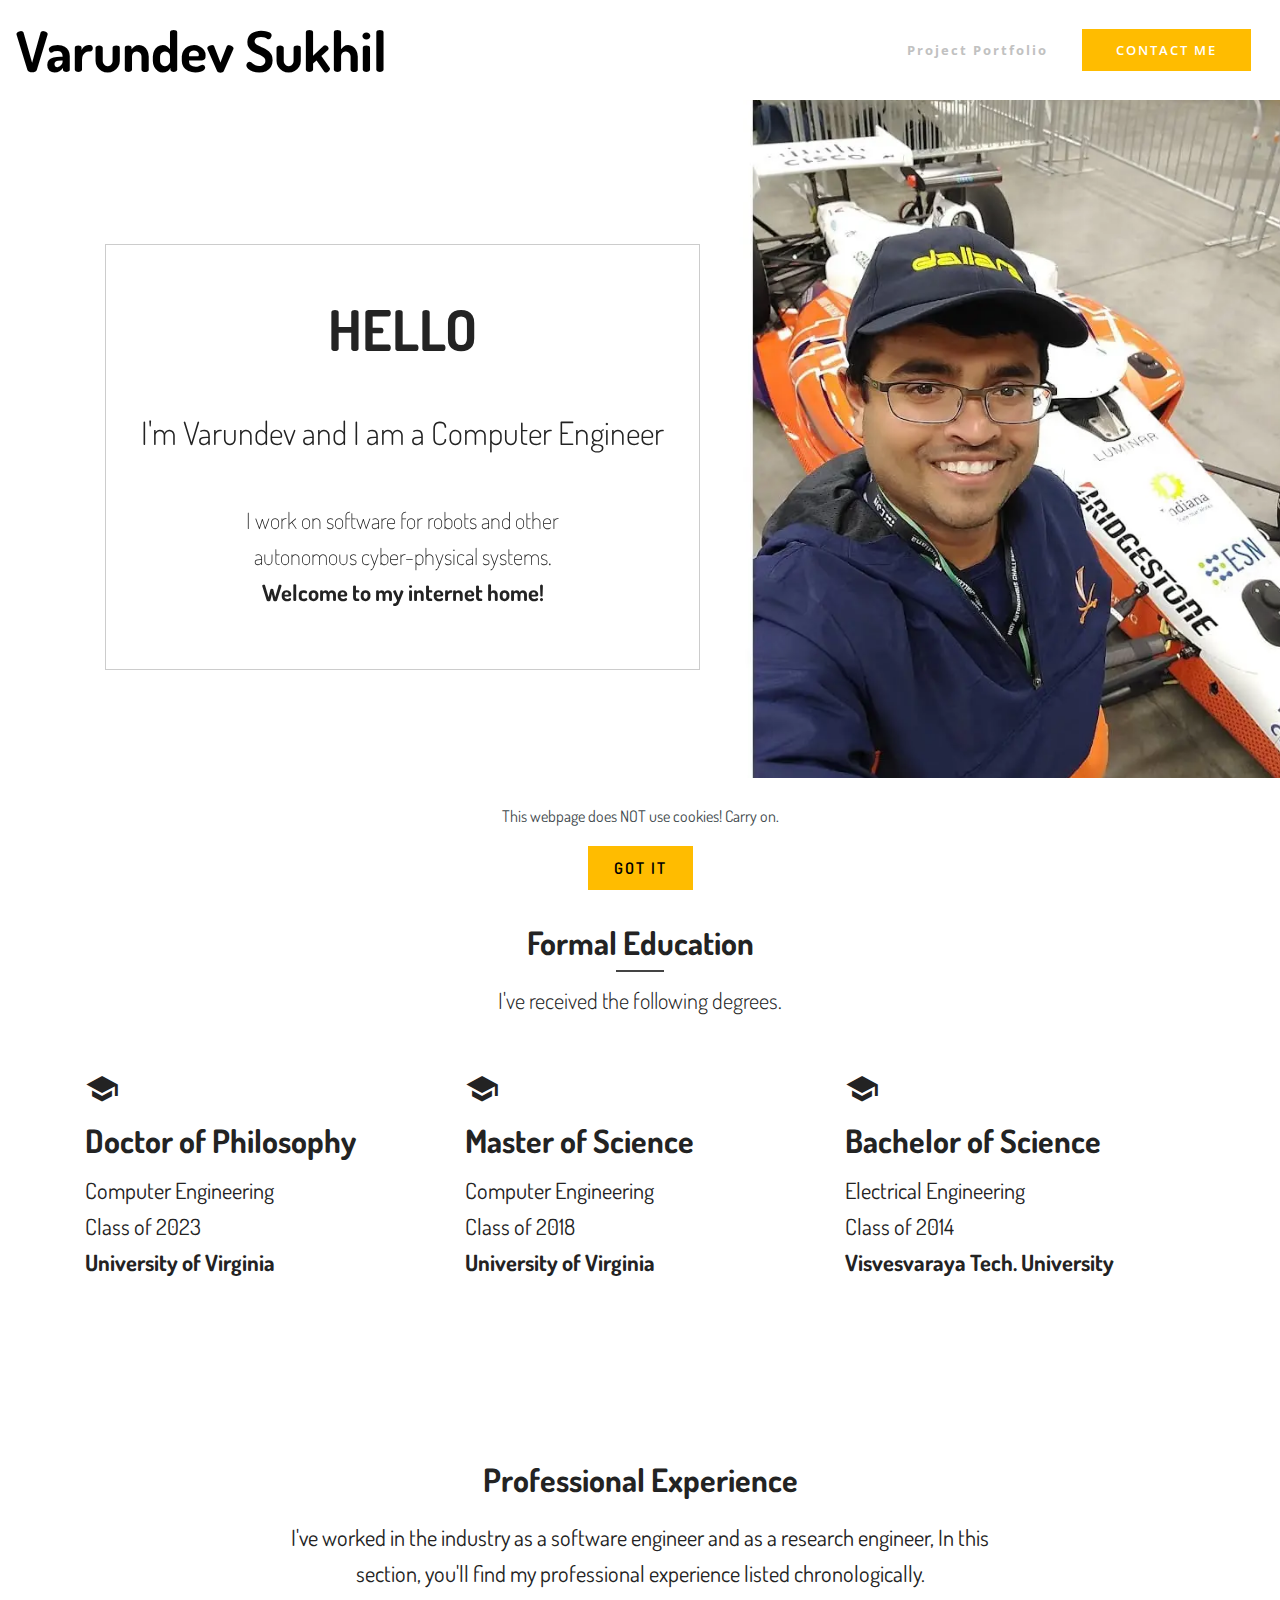
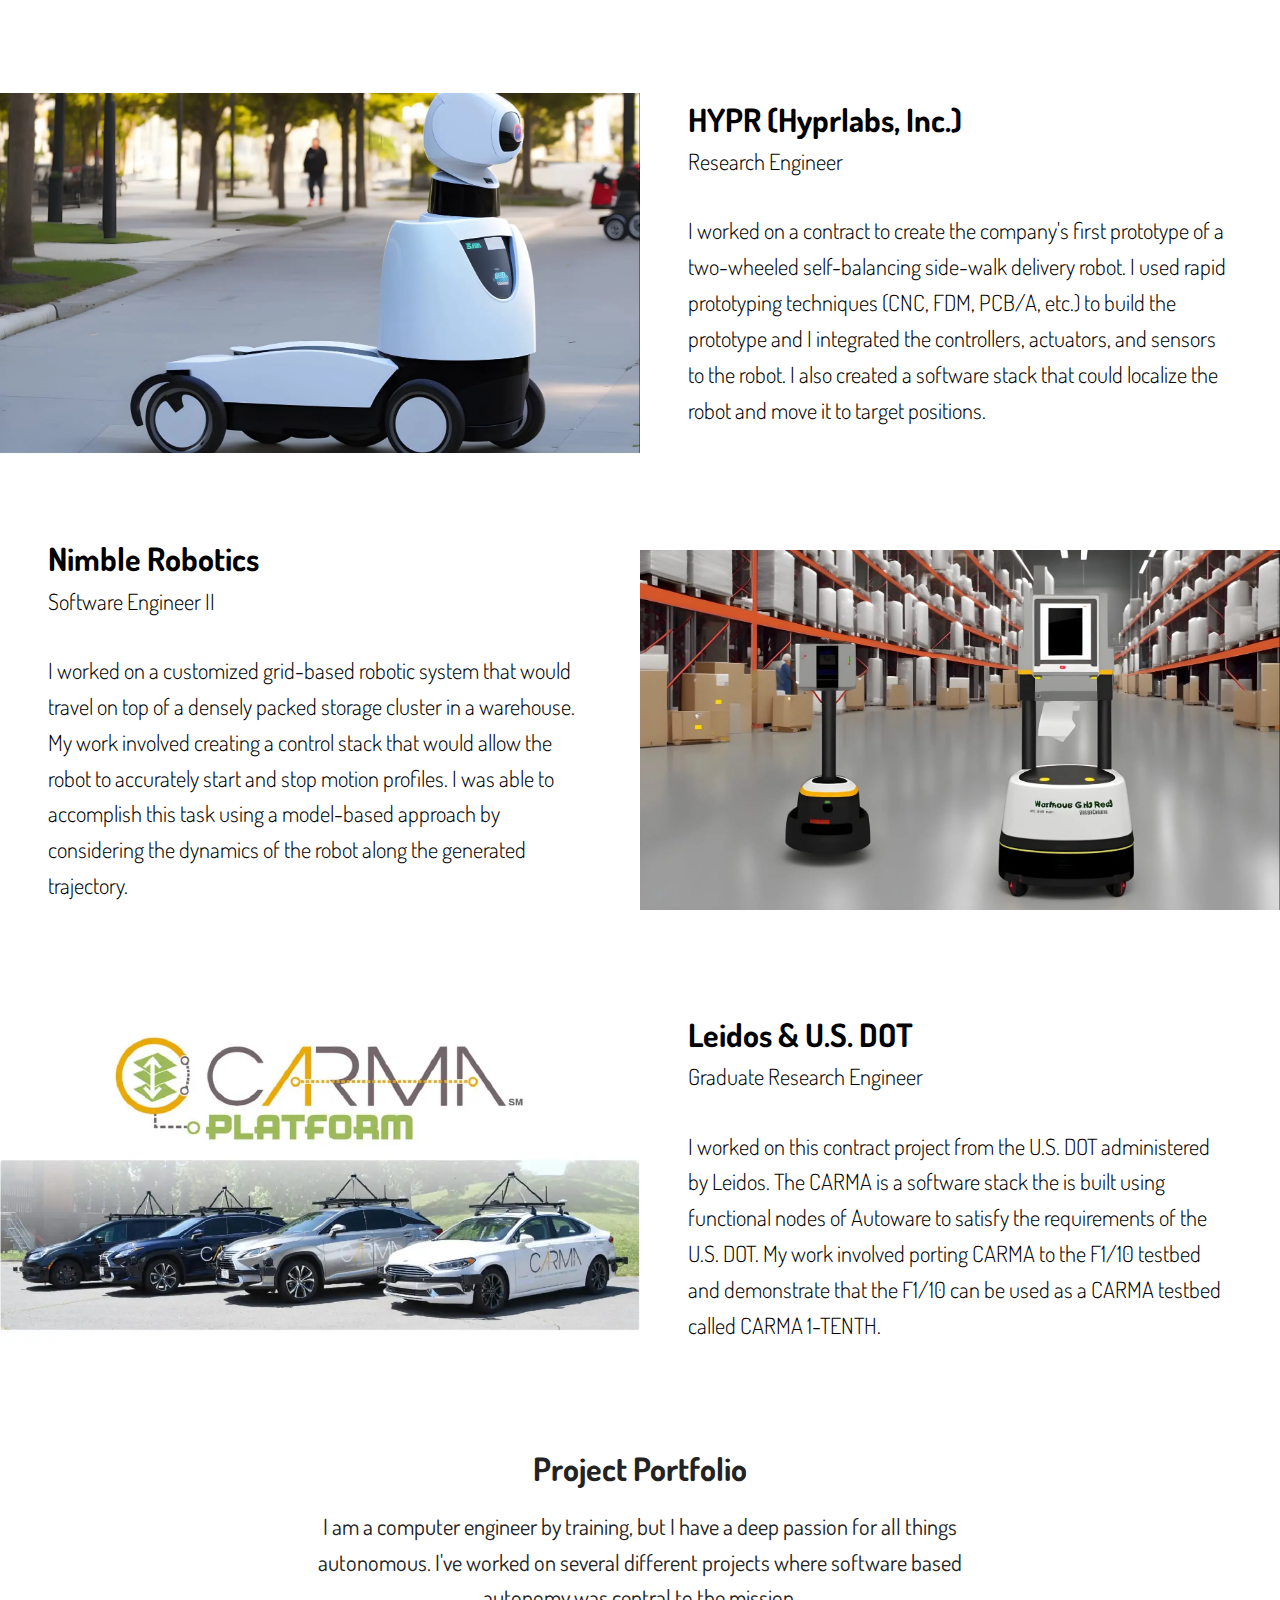
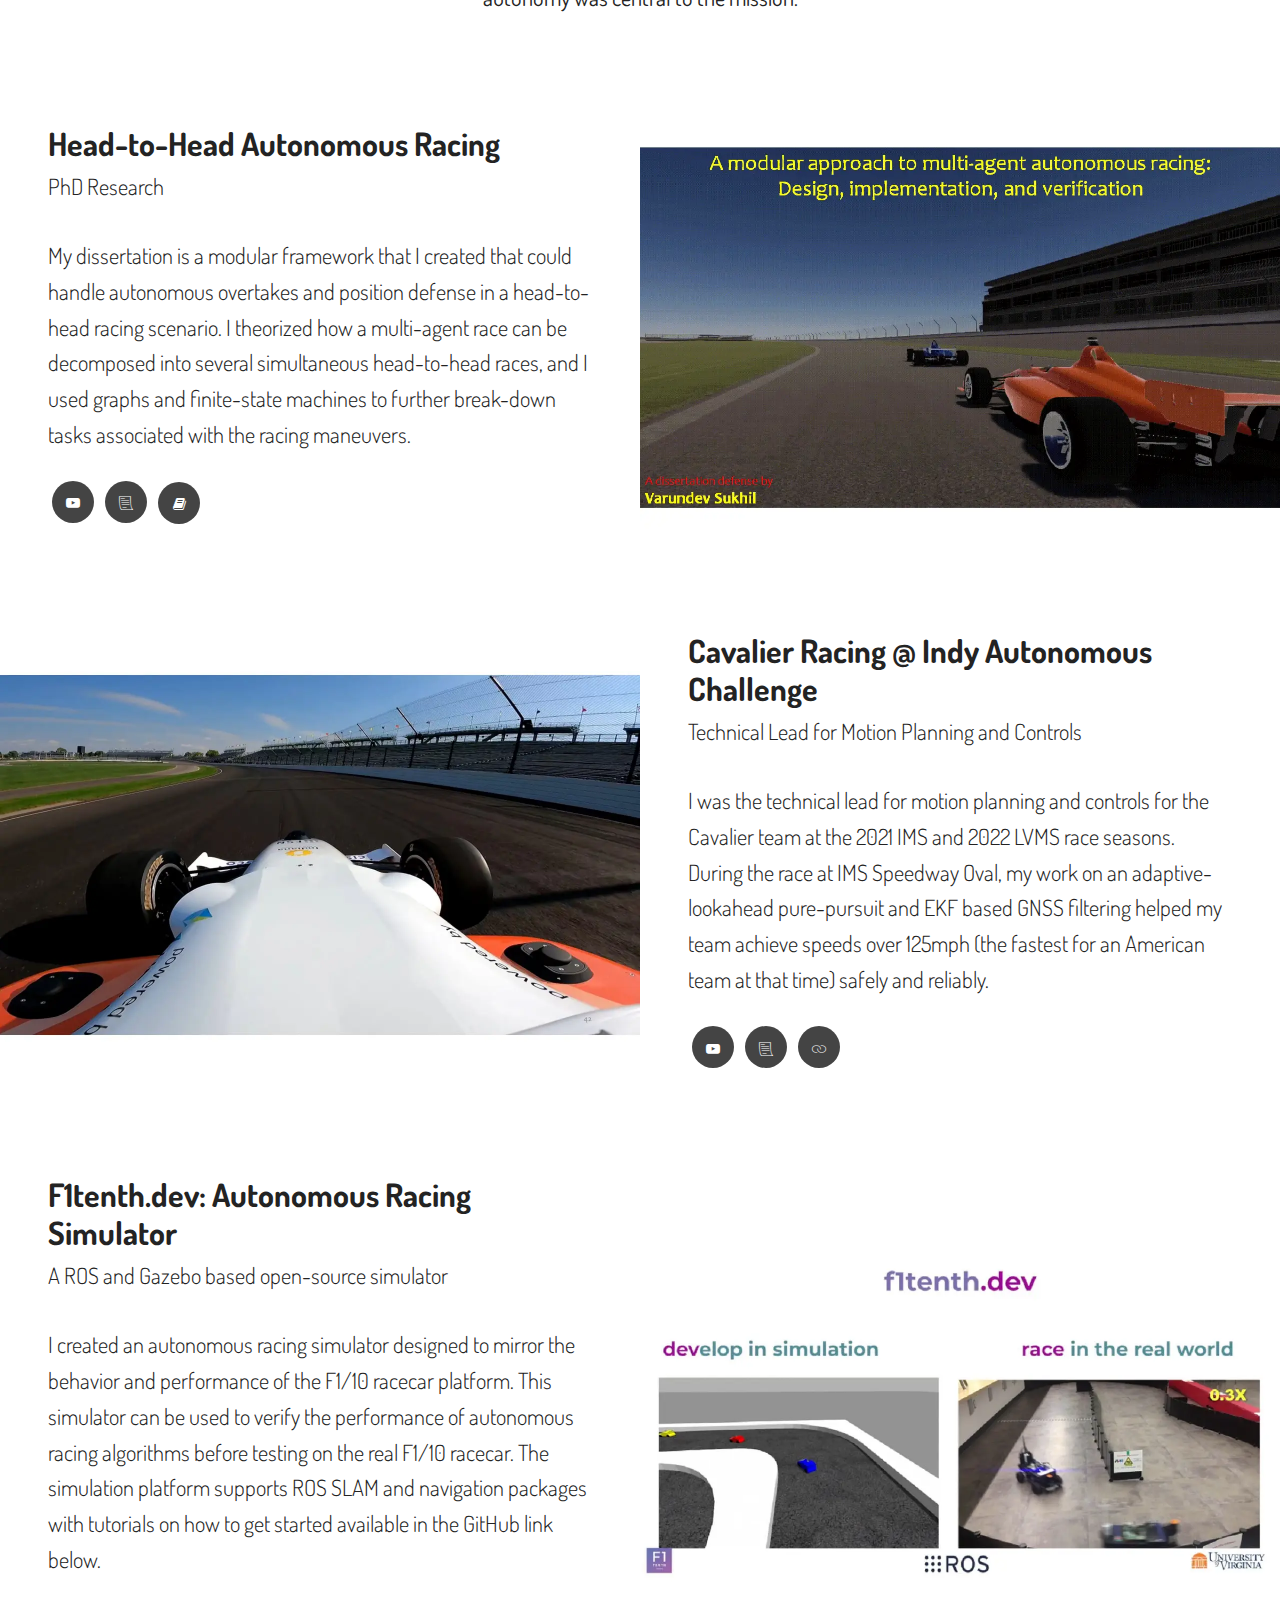
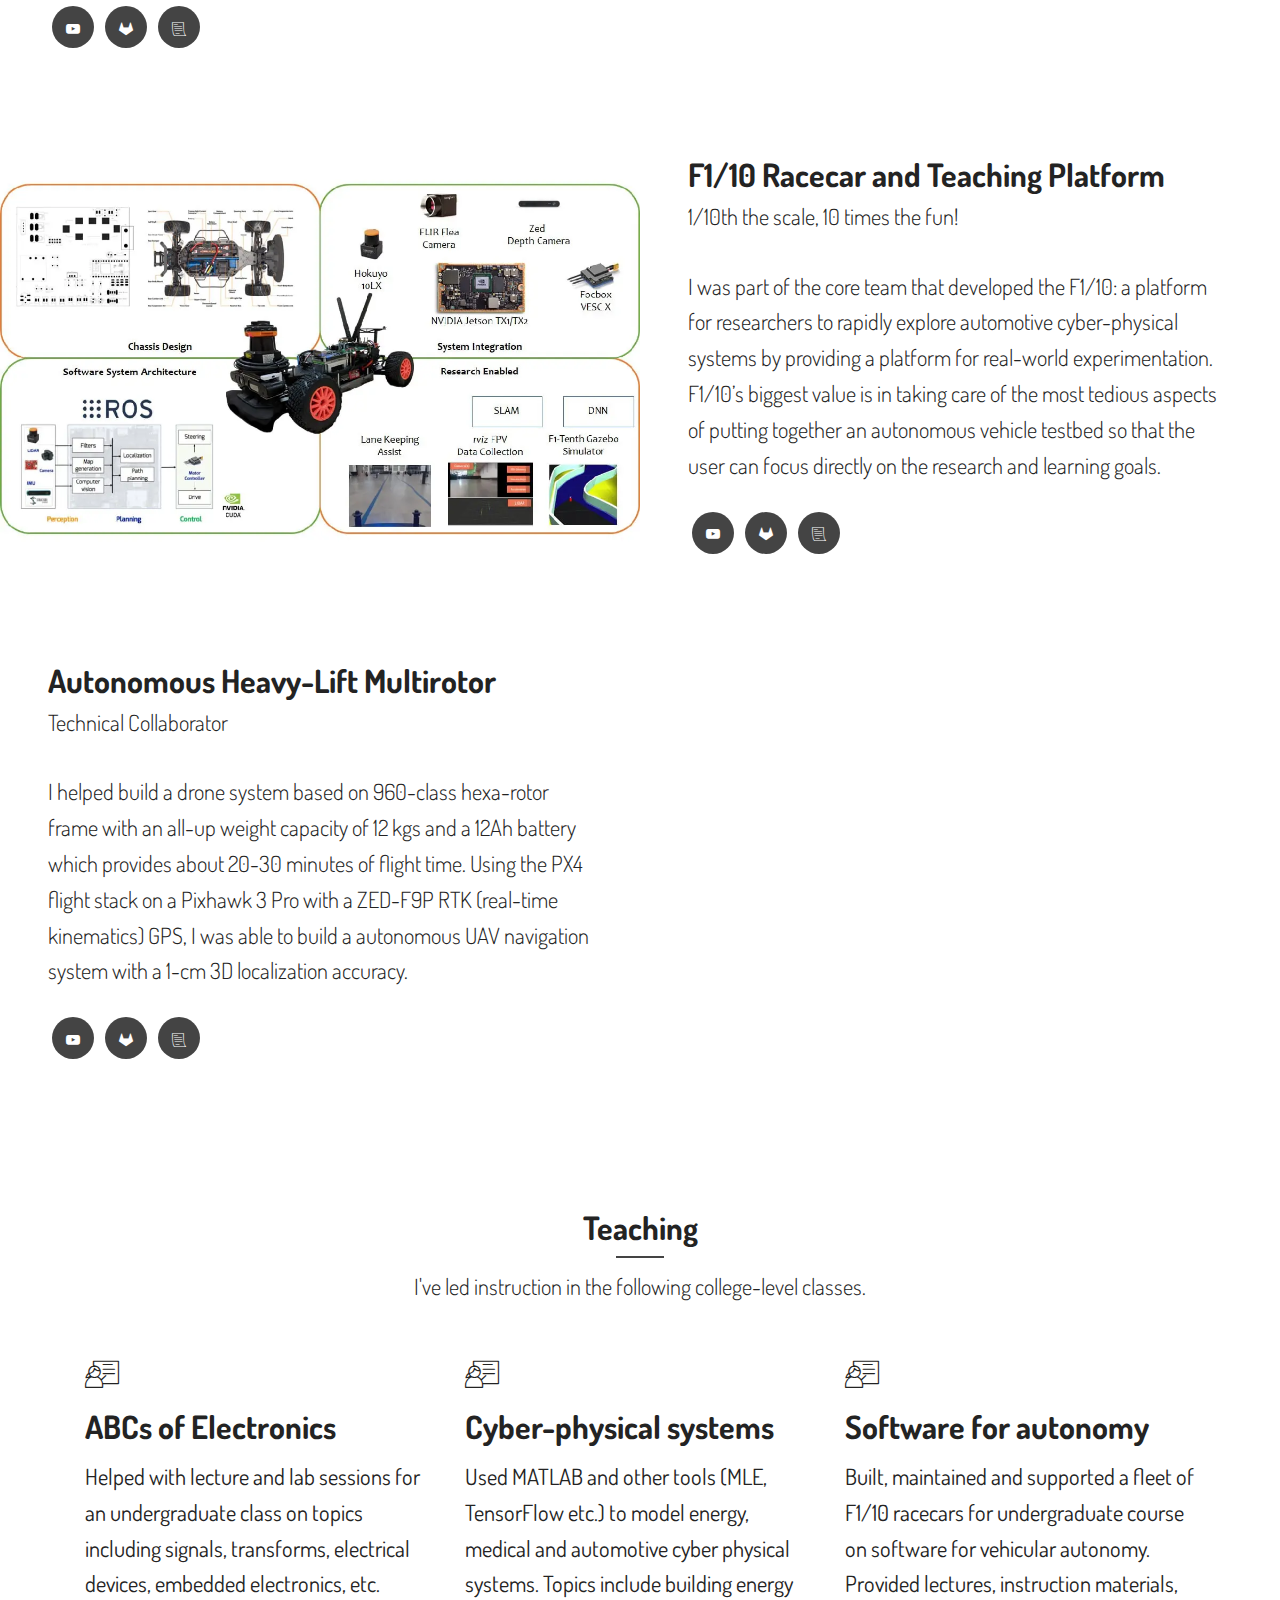
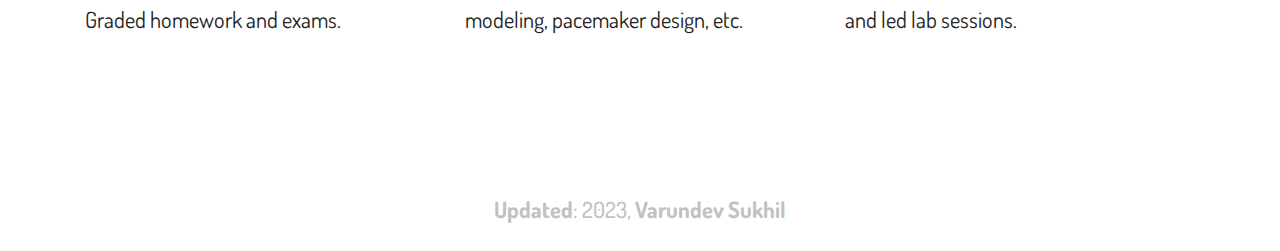
==== commit 414556fe: "Update July 2023" ====
--- a/index.html
+++ b/index.html
@@ -1,602 +1,529 @@
 <!DOCTYPE html>
-<html amp >
+<html  >
 <head>
-  <!-- Site made with Mobirise Website Builder v4.12.2, https://mobirise.com -->
+  <!-- Site made with Mobirise Website Builder v5.8.14, https://mobirise.com -->
   <meta charset="UTF-8">
   <meta http-equiv="X-UA-Compatible" content="IE=edge">
-  <meta name="generator" content="Mobirise v4.12.2, mobirise.com">
+  <meta name="generator" content="Mobirise v5.8.14, mobirise.com">
   <meta name="viewport" content="width=device-width, initial-scale=1, minimum-scale=1">
-  <link rel="shortcut icon" href="assets/images/1632685-200-128x128.png" type="image/x-icon">
-  <meta name="description" content="">
+  <link rel="shortcut icon" href="assets/images/logo3.png" type="image/x-icon">
+  <meta name="description" content="The internet home of Varundev Sukhil">
+  
   
   <title>Varundev Sukhil</title>
-  
-<link rel="canonical" href="./">
- <style amp-boilerplate>body{-webkit-animation:-amp-start 8s steps(1,end) 0s 1 normal both;-moz-animation:-amp-start 8s steps(1,end) 0s 1 normal both;-ms-animation:-amp-start 8s steps(1,end) 0s 1 normal both;animation:-amp-start 8s steps(1,end) 0s 1 normal both}@-webkit-keyframes -amp-start{from{visibility:hidden}to{visibility:visible}}@-moz-keyframes -amp-start{from{visibility:hidden}to{visibility:visible}}@-ms-keyframes -amp-start{from{visibility:hidden}to{visibility:visible}}@-o-keyframes -amp-start{from{visibility:hidden}to{visibility:visible}}@keyframes -amp-start{from{visibility:hidden}to{visibility:visible}}</style>
-<noscript><style amp-boilerplate>body{-webkit-animation:none;-moz-animation:none;-ms-animation:none;animation:none}</style></noscript>
-<link href="https://fonts.googleapis.com/css?family=Merriweather:300,300i,400,400i,700,700i,900,900i&display=swap" rel="stylesheet">
- <link href="https://fonts.googleapis.com/css?family=Noto+Sans:400,400i,700,700i&display=swap" rel="stylesheet">
- 
- <style amp-custom>div,span,h1,h2,h3,h4,p,a{font: inherit;}*{box-sizing: border-box;}body{position: relative;font-style: normal;line-height: 1.5;color: #232323;}section{background-color: #eeeeee;background-position: 50% 50%;background-repeat: no-repeat;background-size: cover;}section,.container{position: relative;word-wrap: break-word;}h1,h2,h3{margin: auto;padding: 0;}p{padding: 0;margin-bottom: 20px;}h1,h2{margin-bottom: 30px;}h3,h4{margin-bottom: 10px;}p{line-height: 1.7;}p{margin-top: 0;}a{font-style: normal;font-weight: 400;cursor: pointer;}a,a:hover{text-decoration: none;}h1,h2,h3,h4,.display-1,.display-2{line-height: 1;word-break: break-word;word-wrap: break-word;}strong{font-weight: bold;}body{height: auto;min-height: 100vh;}.mbr-section-title{font-style: normal;line-height: 1.2;letter-spacing: 5px;}.mbr-section-subtitle{line-height: 1.3;}.mbr-text{font-style: normal;line-height: 1.6;}.btn{font-weight: 400;border-width: 2px;border-style: solid;font-style: normal;margin: 0.8rem;white-space: normal;transition: all .3s ease-in-out,box-shadow 2s ease-in-out;display: -webkit-inline-flex;display: inline-flex;-webkit-align-items: center;align-items: center;-webkit-justify-content: center;justify-content: center;word-break: break-word;}.btn:hover{margin-left: 1.6rem;margin-right: 0;}.card{background-color: transparent;border: none;}.card-wrapper{-webkit-flex: 1;flex: 1;}.amp-carousel-button{width: 50px;height: 50px;}.amp-carousel-button-next{background-image: url("data:image/svg+xml;charset=utf-8,%3Csvg xmlns='http://www.w3.org/2000/svg' width='18' height='18' fill='%23000000' viewBox='0 0 477.175 477.175'%3E%3Cpath d='M360.731,229.075l-225.1-225.1c-5.3-5.3-13.8-5.3-19.1,0s-5.3,13.8,0,19.1l215.5,215.5l-215.5,215.5 c-5.3,5.3-5.3,13.8,0,19.1c2.6,2.6,6.1,4,9.5,4c3.4,0,6.9-1.3,9.5-4l225.1-225.1C365.931,242.875,365.931,234.275,360.731,229.075z'/%3E%3C/svg%3E");}.amp-carousel-button-prev{background-image: url("data:image/svg+xml;charset=utf-8,%3Csvg xmlns='http://www.w3.org/2000/svg' width='18' height='18' fill='%23000000' viewBox='0 0 477.175 477.175'%3E%3Cpath d='M145.188,238.575l215.5-215.5c5.3-5.3,5.3-13.8,0-19.1s-13.8-5.3-19.1,0l-225.1,225.1c-5.3,5.3-5.3,13.8,0,19.1l225.1,225 c2.6,2.6,6.1,4,9.5,4s6.9-1.3,9.5-4c5.3-5.3,5.3-13.8,0-19.1L145.188,238.575z'/%3E%3C/svg%3E");}#scrollToTop{display: none;}.mbr-black{color: #000000;}.align-left{text-align: left;}.align-center{text-align: center;}@media (max-width: 767px){.align-left,.align-center,.mbr-section-btn,.mbr-section-title{text-align: center;}}.mbr-light{font-weight: 300;}.mbr-section-btn{margin-left: -.25rem;margin-right: -.25rem;font-size: 0;}nav .mbr-section-btn{margin-left: 0rem;margin-right: 0rem;}.btn .mbr-iconfont{cursor: pointer;margin-right: 0.5rem;}.btn-right-icon .mbr-iconfont{margin-left: 0.5rem;-webkit-order: 1;order: 1;}amp-img img{max-height: 100%;max-width: 100%;}.is-builder amp-img > a + img[async],.is-builder amp-img > a + img[decoding="async"]{display: none;}html:not(.is-builder) amp-img > a{position: absolute;top: 0;bottom: 0;left: 0;right: 0;z-index: 1;}.is-builder .temp-amp-sizer{position: absolute;}.is-builder amp-youtube .temp-amp-sizer,.is-builder amp-vimeo .temp-amp-sizer{position: static;}.is-builder section.horizontal-menu .ampstart-btn{display: none;}@media (max-width: 991px){.is-builder section.horizontal-menu .navbar-toggler{display: block;}}.is-builder section.horizontal-menu .dropdown-menu{z-index: auto;opacity: 1;pointer-events: auto;}.is-builder section.horizontal-menu .nav-dropdown .link.dropdown-toggle[aria-expanded="true"]{margin-right: 0;padding: 0.667em 1em;}@media (max-width: 767px){.is-builder section.menu .navbar-collapse{max-height: 60vh;overflow-y: auto;}}.mobirise-spinner{position: absolute;top: 50%;left: 40%;margin-left: 10%;-webkit-transform: translate3d(-50%,-50%,0);z-index: 4;}.mobirise-spinner em{width: 24px;height: 24px;border-radius: 100%;display: inline-block;-webkit-animation: slide 1s infinite;}.mobirise-spinner em:nth-child(1){-webkit-animation-delay: 0.1s;}.mobirise-spinner em:nth-child(2){-webkit-animation-delay: 0.2s;}.mobirise-spinner em:nth-child(3){-webkit-animation-delay: 0.3s;}@-moz-keyframes slide{0%{-webkit-transform: scale(1);}50%{opacity: 0.3;-webkit-transform: scale(2);}100%{-webkit-transform: scale(1);}}@-webkit-keyframes slide{0%{-webkit-transform: scale(1);}50%{opacity: 0.3;-webkit-transform: scale(2);}100%{-webkit-transform: scale(1);}}@-o-keyframes slide{0%{-webkit-transform: scale(1);}50%{opacity: 0.3;-webkit-transform: scale(2);}100%{-webkit-transform: scale(1);}}@keyframes slide{0%{-webkit-transform: scale(1);}50%{opacity: 0.3;-webkit-transform: scale(2);}100%{-webkit-transform: scale(1);}}.mobirise-loader .amp-active > div{display: none;}.container{padding-right: 15px;padding-left: 15px;width: 100%;margin-right: auto;margin-left: auto;}@media (max-width: 767px){.container{max-width: 540px;}}@media (min-width: 768px){.container{max-width: 720px;}}@media (min-width: 992px){.container{max-width: 960px;}}@media (min-width: 1200px){.container{max-width: 1366px;}}.mbr-row{display: -webkit-box;display: -webkit-flex;display: -ms-flexbox;display: flex;-webkit-flex-wrap: wrap;-ms-flex-wrap: wrap;flex-wrap: wrap;margin-right: -15px;margin-left: -15px;}.mbr-justify-content-center{-webkit-justify-content: center;justify-content: center;}@media (max-width: 767px){.mbr-col-sm-12{-ms-flex: 0 0 100%;-webkit-flex: 0 0 100%;flex: 0 0 100%;max-width: 100%;padding-right: 15px;padding-left: 15px;}.mbr-row{margin: 0;}}@media (min-width: 768px){.mbr-col-md-4{-ms-flex: 0 0 33.333333%;-webkit-flex: 0 0 33.333333%;flex: 0 0 33.333333%;max-width: 33.333333%;padding-right: 15px;padding-left: 15px;}.mbr-col-md-6{-ms-flex: 0 0 50%;-webkit-flex: 0 0 50%;flex: 0 0 50%;max-width: 50%;padding-right: 15px;padding-left: 15px;}.mbr-col-md-12{-ms-flex: 0 0 100%;-webkit-flex: 0 0 100%;flex: 0 0 100%;max-width: 100%;padding-right: 15px;padding-left: 15px;}}@media (min-width: 992px){.mbr-col-lg-3{-ms-flex: 0 0 25%;-webkit-flex: 0 0 25%;flex: 0 0 25%;max-width: 25%;padding-right: 15px;padding-left: 15px;}.mbr-col-lg-4{-ms-flex: 0 0 33.33%;-webkit-flex: 0 0 33.33%;flex: 0 0 33.33%;max-width: 33.33%;padding-right: 15px;padding-left: 15px;}.mbr-col-lg-8{-ms-flex: 0 0 66.666667%;-webkit-flex: 0 0 66.666667%;flex: 0 0 66.666667%;max-width: 66.666667%;padding-left: 15px;padding-right: 15px;}}amp-sidebar{background: transparent;}#scrollToTopMarker{position: absolute;width: 0px;height: 0px;top: 300px;}#scrollToTopButton{position: fixed;bottom: 25px;right: 25px;opacity: .4;z-index: 5000;font-size: 32px;height: 60px;width: 60px;border: none;border-radius: 3px;cursor: pointer;}#scrollToTopButton:focus{outline: none;}#scrollToTopButton a:before{content: '';position: absolute;height: 40%;top: 36%;width: 2px;left: calc(50% - 1px);}#scrollToTopButton a:after{content: '';position: absolute;border-top: 2px solid;border-right: 2px solid;width: 40%;height: 40%;left: calc(30% - 1px);bottom: 30%;-webkit-transform: rotate(-45deg);transform: rotate(-45deg);}.is-builder #scrollToTopButton a:after{left: 30%;}body{font-family: Didact Gothic;}.display-1{font-family: 'Merriweather',serif;font-size: 2.6rem;}.display-2{font-family: 'Merriweather',serif;font-size: 2.1rem;}.display-5{font-family: 'Merriweather',serif;font-size: 1.4rem;}.display-7{font-family: 'Noto Sans',sans-serif;font-size: 1rem;}@media (max-width: 768px){.display-1{font-size: 2.08rem;font-size: calc( 1.56rem + (2.6 - 1.56) * ((100vw - 20rem) / (48 - 20)));line-height: calc( 1.4 * (1.56rem + (2.6 - 1.56) * ((100vw - 20rem) / (48 - 20))));}.display-2{font-size: 1.68rem;font-size: calc( 1.385rem + (2.1 - 1.385) * ((100vw - 20rem) / (48 - 20)));line-height: calc( 1.4 * (1.385rem + (2.1 - 1.385) * ((100vw - 20rem) / (48 - 20))));}.display-5{font-size: 1.12rem;font-size: calc( 1.14rem + (1.4 - 1.14) * ((100vw - 20rem) / (48 - 20)));line-height: calc( 1.4 * (1.14rem + (1.4 - 1.14) * ((100vw - 20rem) / (48 - 20))));}}.btn{padding: 15px 20px;border-radius: 0px;}.btn-white,.btn-white:active{background-color: #ffffff;border-color: #ffffff;color: #808080;}.btn-white:hover,.btn-white:focus{color: #808080;background-color: #d9d9d9;border-color: #d9d9d9;}.btn-white:disabled{color: #808080;background-color: #d9d9d9;border-color: #d9d9d9;}.btn-white,.btn-white:active{color: #333333;}.btn-white:hover,.btn-white:focus{color: #333333;}.btn-white:disabled{color: #333333;}.text-black{color: #000000;}a.text-black:hover,a.text-black:focus{color: #4d4d4d;}a[class|="text"]:not(.dropdown-item){position: relative;z-index: 0;transition: .3s;}a[class|="text"]:not(.dropdown-item):before{position: absolute;content: "";height: 0;width: 100%;opacity: 0.5;bottom: -2px;left: 0;z-index: -1;transition: height .3s;}a[class|="text"]:not(.dropdown-item).text-primary:before{background-color: #1c6faf;}a[class|="text"]:not(.dropdown-item).text-secondary:before{background-color: #00b8e3;}a[class|="text"]:not(.dropdown-item).text-success:before{background-color: #076d41;}a[class|="text"]:not(.dropdown-item).text-info:before{background-color: #2c2cd7;}a[class|="text"]:not(.dropdown-item).text-warning:before{background-color: #434343;}a[class|="text"]:not(.dropdown-item).text-danger:before{background-color: #6d6d6d;}a[class|="text"]:not(.dropdown-item).text-white:before{background-color: #b3b3b3;}a[class|="text"]:not(.dropdown-item).text-black:before{background-color: #4d4d4d;}a[class|="text"]:not(.dropdown-item):hover:before,a[class|="text"]:not(.dropdown-item):focus:before{height: 0.5rem;}.mbr-section-btn a.btn:not(.btn-form){border-radius: 100px;transition: all 0.3s ease-in-out,box-shadow 0.8s ease-in-out;}.mbr-section-btn a.btn:not(.btn-form):hover{box-shadow: 0 10px 40px 0 rgba(0,0,0,0.2);}.nav-tabs .nav-link{border-radius: 100px;}a,a:hover{color: #4ea2e3;}.mobirise-spinner em:nth-child(1){background: #4ea2e3;}.mobirise-spinner em:nth-child(2){background: #4addff;}.mobirise-spinner em:nth-child(3){background: #0dcd7b;}#scrollToTopButton{background-color: #4ea2e3;border-radius: 50%;}#scrollToTopButton a:before{background: #ffffff;}#scrollToTopButton a:after{border-top-color: #ffffff;border-right-color: #ffffff;}.display-7 .mbr-iconfont-btn{font-size: 1rem;width: 1rem;max-height: 2.6rem;}.cid-rTmyF0RwXr{padding-top: 5px;padding-bottom: 5px;background-color: #ffffff;}.cid-rTmyF0RwXr .mbr-row{margin: 0;}.cid-rTmyF0RwXr .text-block{padding-right: 0;padding-left: 7px;display: flex;}.cid-rTmyF0RwXr .text-wrapper{width: 100%;display: flex;background-color: #9e937d;padding: 40px 20px;}.cid-rTmyF0RwXr .text-wrapper > div{margin: auto;}.cid-rTmyF0RwXr .image-block{padding-right: 3px;padding-left: 0px;}.cid-rTmyF0RwXr .image-block amp-img{height: 30rem;}.cid-rTmyF0RwXr .mbr-section-title{position: relative;margin-bottom: 70px;}.cid-rTmyF0RwXr .mbr-section-title:after{position: absolute;left: 50%;margin-left: -1.5rem;bottom: -35px;content: "";width: 3rem;height: 2px;background-color: #232323;transition: width .3s;}.cid-rTmyF0RwXr .mbr-row{-webkit-flex-direction: row-reverse;flex-direction: row-reverse;}.cid-rTmyF0RwXr .image-block{padding-right: 0px;padding-left: 4px;}.cid-rTmyF0RwXr .text-block{padding-right: 6px;padding-left: 0;}@media (max-width: 991px){.cid-rTmyF0RwXr .image-block{padding-right: 0;padding-left: 0;}.cid-rTmyF0RwXr .text-block{padding-right: 0;padding-left: 0;}}.cid-rTmD5jxY8m{padding-top: 5px;padding-bottom: 5px;background-color: #ffffff;}.cid-rTmD5jxY8m .mbr-row{margin: 0;}.cid-rTmD5jxY8m .container{padding-left: 10px;padding-right: 10px;}.cid-rTmD5jxY8m .card{position: relative;display: flex;-ms-flex-direction: column;-webkit-flex-direction: column;flex-direction: column;min-width: 0;word-wrap: break-word;background-clip: border-box;border-radius: 0;width: 100%;min-height: 1px;padding-right: 5px;padding-left: 5px;}.cid-rTmD5jxY8m .card-wrapper{background-color: #e4dfd6;}.cid-rTmD5jxY8m .card-box{padding: 2.5rem;}.cid-rTmD5jxY8m .card-icon{margin-bottom: 20px;}.cid-rTmD5jxY8m .amp-iconfont{padding: 1rem;background-color: #e4dfd6;color: #000000;border-radius: 50%;width: calc(3rem + 2rem);height: calc(3rem + 2rem);font-size: 3rem;}@media (max-width: 991px){.cid-rTmD5jxY8m .first-row-card{margin-bottom: 10px;}}@media (max-width: 767px){.cid-rTmD5jxY8m .card:not(.last-child){margin-bottom: 10px;}}.cid-rTmzOYLAoA{padding-top: 5px;padding-bottom: 5px;background-color: #ffffff;}.cid-rTmzOYLAoA .mbr-row{padding: 60px;position: relative;margin: 0;background-color: #e4dfd6;height: 40rem;}.cid-rTmzOYLAoA .mbr-title{position: relative;margin-bottom: 70px;}.cid-rTmzOYLAoA .mbr-title:after{position: absolute;left: 50%;margin-left: -1.5rem;bottom: -35px;content: "";width: 3rem;height: 2px;background-color: #232323;transition: width .3s;}.cid-rTmzOYLAoA .relative{position: relative;max-width: 435px;margin: auto;}.cid-rTmzOYLAoA .mbr-section-btn{margin: 0 auto;}.cid-rTmzOYLAoA .mbr-section-subtitle{padding: 0;margin-bottom: 40px;}@media (max-width: 767px){.cid-rTmzOYLAoA .mbr-row{padding: 1rem;}}.cid-rTmAMzWxIX{padding-top: 5px;padding-bottom: 5px;background-color: #ffffff;}.cid-rTmAMzWxIX .mbr-row{padding: 60px;position: relative;margin: 0;background-color: #9e937d;height: 10rem;}.cid-rTmAMzWxIX .relative{position: relative;max-width: 435px;margin: auto;}@media (max-width: 767px){.cid-rTmAMzWxIX .mbr-row{padding: 1rem;}}.cid-rTmBhqKq68{padding-top: 5px;padding-bottom: 5px;background-color: #ffffff;}.cid-rTmBhqKq68 .mbr-row{margin: 0;}.cid-rTmBhqKq68 .container{padding-left: 10px;padding-right: 10px;}.cid-rTmBhqKq68 .card{position: relative;display: flex;-ms-flex-direction: column;-webkit-flex-direction: column;flex-direction: column;min-width: 0;word-wrap: break-word;background-clip: border-box;border-radius: 0;width: 100%;min-height: 1px;padding-right: 5px;padding-left: 5px;}.cid-rTmBhqKq68 .card-wrapper{background-color: #e4dfd6;}.cid-rTmBhqKq68 .card-box{padding: 2.5rem;}.cid-rTmBhqKq68 .card-icon{margin-bottom: 20px;}.cid-rTmBhqKq68 .amp-iconfont{padding: 1rem;background-color: #e4dfd6;color: #000000;border-radius: 50%;width: calc(2.7rem + 2rem);height: calc(2.7rem + 2rem);font-size: 2.7rem;}@media (max-width: 767px){.cid-rTmBhqKq68 .card:not(.last-child){margin-bottom: 10px;}}.cid-rTlJaXUQd6{padding-top: 5px;padding-bottom: 5px;background-color: #ffffff;}.cid-rTlJaXUQd6 .container-main{padding: 60px;position: relative;background-color: #e4dfd6;}.cid-rTlJaXUQd6 .mbr-row{margin: 0;}.cid-rTlJaXUQd6 .relative{position: relative;}.cid-rTlJaXUQd6 .main-row{-webkit-justify-content: center;justify-content: center;-webkit-align-items: flex-start;align-items: flex-start;position: relative;}.cid-rTlJaXUQd6 .card-title{margin: 0.5rem 0 0 0;}.cid-rTlJaXUQd6 .card-box{word-break: break-word;}.cid-rTlJaXUQd6 .card-row{-webkit-flex-wrap: wrap;flex-wrap: wrap;display: flex;-webkit-justify-content: center;justify-content: center;}.cid-rTlJaXUQd6 .amp-iconfont{color: #000000;font-size: 3.7rem;}.cid-rTlJaXUQd6 .card{padding: 20px 40px 0 0;margin: 0;}.cid-rTlJaXUQd6 .card.last-child{padding-right: 0px;}.cid-rTlJaXUQd6 amp-img{border-radius: 50%;margin: 0 auto;width: 12.1rem;height: 12.1rem;}@media (max-width: 991px){.cid-rTlJaXUQd6 .card{padding-top: 0px;padding-right: 0px;}.cid-rTlJaXUQd6 .card.first-row-card{padding-bottom: 20px;padding-top: 20px;}}@media (max-width: 767px){.cid-rTlJaXUQd6 .card:not(.last-child){padding-top: 0px;padding-bottom: 20px;}.cid-rTlJaXUQd6 .card:first-child{padding-top: 20px;}.cid-rTlJaXUQd6 .container-main{padding: 1rem;}}.cid-rTlJaXUQd6 .card-title{text-align: center;}.cid-rTptbM3Jdq{padding-top: 5px;padding-bottom: 5px;background-color: #ffffff;}.cid-rTptbM3Jdq .mbr-row{margin: 0;}.cid-rTptbM3Jdq .container{padding-left: 10px;padding-right: 10px;}.cid-rTptbM3Jdq .card{position: relative;display: flex;-ms-flex-direction: column;-webkit-flex-direction: column;flex-direction: column;min-width: 0;word-wrap: break-word;background-clip: border-box;border-radius: 0;width: 100%;min-height: 1px;padding-right: 5px;padding-left: 5px;}.cid-rTptbM3Jdq .card-wrapper{background-color: #e4dfd6;}.cid-rTptbM3Jdq .card-box{padding: 2.5rem;}.cid-rTptbM3Jdq .amp-iconfont{padding: 1rem;background-color: #e4dfd6;color: #000000;border-radius: 50%;width: calc(2.7rem + 2rem);height: calc(2.7rem + 2rem);font-size: 2.7rem;}@media (max-width: 991px){.cid-rTptbM3Jdq .first-row-card{margin-bottom: 10px;}}@media (max-width: 767px){.cid-rTptbM3Jdq .card:not(.last-child){margin-bottom: 10px;}}.cid-rTlOyMrGlE{padding-top: 5px;padding-bottom: 5px;background-color: #ffffff;}.cid-rTlOyMrGlE .mbr-row{padding: 60px;position: relative;margin: 0;background-color: #9e937d;height: 15rem;}.cid-rTlOyMrGlE .relative{position: relative;max-width: 435px;margin: auto;}.cid-rTlOyMrGlE .mbr-section-subtitle{padding: 0;margin-bottom: 40px;}@media (max-width: 767px){.cid-rTlOyMrGlE .mbr-row{padding: 1rem;}}.cid-rTlOMAWqHn{padding-top: 5px;padding-bottom: 5px;background-color: #ffffff;}.cid-rTlOMAWqHn .mbr-row{margin: 0;}.cid-rTlOMAWqHn .container{padding-left: 10px;padding-right: 10px;}.cid-rTlOMAWqHn .card{position: relative;display: flex;-ms-flex-direction: column;-webkit-flex-direction: column;flex-direction: column;min-width: 0;word-wrap: break-word;background-clip: border-box;border-radius: 0;width: 100%;min-height: 1px;padding-right: 5px;padding-left: 5px;}.cid-rTlOMAWqHn .card-wrapper{background-color: #e4dfd6;}.cid-rTlOMAWqHn .card-box{padding: 2.5rem;}.cid-rTlOMAWqHn .amp-iconfont{padding: 1rem;background-color: #e4dfd6;color: #000000;border-radius: 50%;width: calc(2.7rem + 2rem);height: calc(2.7rem + 2rem);font-size: 2.7rem;}@media (max-width: 767px){.cid-rTlOMAWqHn .card:not(.last-child){margin-bottom: 10px;}}.cid-rTlOKA0RlG{padding-top: 5px;padding-bottom: 5px;background-color: #ffffff;}.cid-rTlOKA0RlG .mbr-row{margin: 0;}.cid-rTlOKA0RlG .container{padding-left: 10px;padding-right: 10px;}.cid-rTlOKA0RlG .card{position: relative;display: flex;-ms-flex-direction: column;-webkit-flex-direction: column;flex-direction: column;min-width: 0;word-wrap: break-word;background-clip: border-box;border-radius: 0;width: 100%;min-height: 1px;padding-right: 5px;padding-left: 5px;}.cid-rTlOKA0RlG .card-wrapper{background-color: #e4dfd6;}.cid-rTlOKA0RlG .card-box{padding: 2.5rem;}.cid-rTlOKA0RlG .amp-iconfont{padding: 1rem;background-color: #e4dfd6;color: #000000;border-radius: 50%;width: calc(2.7rem + 2rem);height: calc(2.7rem + 2rem);font-size: 2.7rem;}@media (max-width: 991px){.cid-rTlOKA0RlG .first-row-card{margin-bottom: 10px;}}@media (max-width: 767px){.cid-rTlOKA0RlG .card:not(.last-child){margin-bottom: 10px;}}.cid-rTpoHnlDWk{padding-top: 5px;padding-bottom: 5px;background-color: #ffffff;}.cid-rTpoHnlDWk .mbr-row{padding: 60px;position: relative;margin: 0;background-color: #9e937d;height: 13rem;}.cid-rTpoHnlDWk .relative{position: relative;max-width: 435px;margin: auto;}.cid-rTpoHnlDWk .mbr-section-subtitle{padding: 0;margin-bottom: 40px;}@media (max-width: 767px){.cid-rTpoHnlDWk .mbr-row{padding: 1rem;}}.cid-rTpoUQUCni{padding-top: 5px;padding-bottom: 5px;background-color: #ffffff;}.cid-rTpoUQUCni .mbr-row{margin: 0;}.cid-rTpoUQUCni .container{padding-left: 10px;padding-right: 10px;}.cid-rTpoUQUCni .card{position: relative;display: flex;-ms-flex-direction: column;-webkit-flex-direction: column;flex-direction: column;min-width: 0;word-wrap: break-word;background-clip: border-box;border-radius: 0;width: 100%;min-height: 1px;padding-right: 5px;padding-left: 5px;}.cid-rTpoUQUCni .card-wrapper{background-color: #e4dfd6;}.cid-rTpoUQUCni .card-box{padding: 2.5rem;}.cid-rTpoUQUCni .amp-iconfont{padding: 1rem;background-color: #e4dfd6;color: #000000;border-radius: 50%;width: calc(2.7rem + 2rem);height: calc(2.7rem + 2rem);font-size: 2.7rem;}@media (max-width: 991px){.cid-rTpoUQUCni .first-row-card{margin-bottom: 10px;}}@media (max-width: 767px){.cid-rTpoUQUCni .card:not(.last-child){margin-bottom: 10px;}}.cid-rTpoIkqwuO{padding-top: 5px;padding-bottom: 5px;background-color: #ffffff;}.cid-rTpoIkqwuO .mbr-row{padding: 60px;position: relative;margin: 0;background-color: #9e937d;height: 10rem;}.cid-rTpoIkqwuO .relative{position: relative;max-width: 435px;margin: auto;}@media (max-width: 767px){.cid-rTpoIkqwuO .mbr-row{padding: 1rem;}}.cid-rTpp3l39zB{padding-top: 5px;padding-bottom: 5px;background-color: #ffffff;}.cid-rTpp3l39zB .mbr-row{margin: 0;}.cid-rTpp3l39zB .container{padding-left: 10px;padding-right: 10px;}.cid-rTpp3l39zB .card{position: relative;display: flex;-ms-flex-direction: column;-webkit-flex-direction: column;flex-direction: column;min-width: 0;word-wrap: break-word;background-clip: border-box;border-radius: 0;width: 100%;min-height: 1px;padding-right: 5px;padding-left: 5px;}.cid-rTpp3l39zB .card-wrapper{background-color: #e4dfd6;}.cid-rTpp3l39zB .card-box{padding: 2.5rem;}.cid-rTpp3l39zB .amp-iconfont{padding: 1rem;background-color: #e4dfd6;color: #000000;border-radius: 50%;width: calc(2.7rem + 2rem);height: calc(2.7rem + 2rem);font-size: 2.7rem;}@media (max-width: 767px){.cid-rTpp3l39zB .card:not(.last-child){margin-bottom: 10px;}}.cid-rTpp3l39zB .mbr-text{text-align: left;}.cid-rTpr5TO47f{background-color: #ffffff;}.cid-rTpr5TO47f .mbr-row{padding-left: 60px;padding-right: 60px;padding-top: 50px;padding-bottom: 20px;position: relative;margin: 0;background-color: #9e937d;}.cid-rTpr5TO47f .card{position: relative;}.cid-rTpr5TO47f .item{padding: 0;margin: 0;}.cid-rTpr5TO47f h4.mbr-fonts-style{margin-top: 0;}@media (max-width: 991px){.cid-rTpr5TO47f .mbr-row{padding-left: 40px;padding-right: 40px;}}@media (max-width: 767px){.cid-rTpr5TO47f .mbr-col-sm-12{text-align: center;}.cid-rTpr5TO47f .mbr-row{padding-left: 20px;padding-right: 20px;}}.cid-rTpr5TO47f .mbr-title{text-align: center;}.cid-rTpr5TO47f .item,.cid-rTpr5TO47f .items{text-align: center;}[class*="-iconfont"]{display: inline-flex;}</style>
- 
-  <script async  src="https://cdn.ampproject.org/v0.js"></script>
-  <script async custom-element="amp-analytics" src="https://cdn.ampproject.org/v0/amp-analytics-0.1.js"></script>
-  <script async custom-element="amp-position-observer" src="https://cdn.ampproject.org/v0/amp-position-observer-0.1.js"></script>
-  <script async custom-element="amp-animation" src="https://cdn.ampproject.org/v0/amp-animation-0.1.js"></script>
+  <link rel="stylesheet" href="assets/web/assets/mobirise-icons/mobirise-icons.css">
+  <link rel="stylesheet" href="assets/Material-Design-Icons/css/material.css">
+  <link rel="stylesheet" href="assets/FontAwesome/css/font-awesome.css">
+  <link rel="stylesheet" href="assets/icon54-v3/style.css">
+  <link rel="stylesheet" href="assets/iconsMind/style.css">
+  <link rel="stylesheet" href="assets/tether/tether.min.css">
+  <link rel="stylesheet" href="assets/bootstrap/css/bootstrap.min.css">
+  <link rel="stylesheet" href="assets/bootstrap/css/bootstrap-grid.min.css">
+  <link rel="stylesheet" href="assets/bootstrap/css/bootstrap-reboot.min.css">
+  <link rel="stylesheet" href="assets/dropdown/css/style.css">
+  <link rel="stylesheet" href="assets/socicon/css/styles.css">
+  <link rel="stylesheet" href="assets/theme/css/style.css">
+  <link rel="preload" href="https://fonts.googleapis.com/css?family=Dosis:200,300,400,500,600,700,800&display=swap" as="style" onload="this.onload=null;this.rel='stylesheet'">
+  <noscript><link rel="stylesheet" href="https://fonts.googleapis.com/css?family=Dosis:200,300,400,500,600,700,800&display=swap"></noscript>
+  <link rel="preload" href="https://fonts.googleapis.com/css?family=Open+Sans:300,400,500,600,700,800,300i,400i,500i,600i,700i,800i&display=swap" as="style" onload="this.onload=null;this.rel='stylesheet'">
+  <noscript><link rel="stylesheet" href="https://fonts.googleapis.com/css?family=Open+Sans:300,400,500,600,700,800,300i,400i,500i,600i,700i,800i&display=swap"></noscript>
+  <link rel="preload" as="style" href="assets/mobirise/css/mbr-additional.css"><link rel="stylesheet" href="assets/mobirise/css/mbr-additional.css" type="text/css">
+
+  
   
   
 </head>
-<body><div id="top-page"></div>                                         <amp-animation id="showScrollToTopAnim" layout="nodisplay">                                             <script type="application/json">                                             {                                                 "duration": "200ms",                                                 "fill": "both",                                                 "iterations": "1",                                                 "direction": "alternate",                                                 "animations": [                                                     {                                                         "selector": "#scrollToTopButton",                                                         "keyframes": [                                                             { "opacity": "0.4", "visibility": "visible" }                                                         ]                                                     }                                                 ]                                             }                                             </script>                                         </amp-animation>                                         <amp-animation id="hideScrollToTopAnim" layout="nodisplay">                                             <script type="application/json">                                             {                                                 "duration": "200ms",                                                 "fill": "both",                                                 "iterations": "1",                                                 "direction": "alternate",                                                 "animations": [                                                     {                                                         "selector": "#scrollToTopButton",                                                         "keyframes": [                                                             { "opacity": "0", "visibility": "hidden" }                                                         ]                                                     }                                                 ]                                             }                                             </script>                                         </amp-animation>                                         <div id="scrollToTopMarker">                                             <amp-position-observer on="enter:hideScrollToTopAnim.start; exit:showScrollToTopAnim.start" layout="nodisplay">                                             </amp-position-observer>                                         </div>
-  <section class="headers2 cid-rTmyF0RwXr" id="header_splash">
-
-    
-       
+<body>
+  
+  <section class="menu cid-tIZeWQS3NT" once="menu" id="menu2-1">
+
+    
+    
+
+    <nav class="navbar navbar-dropdown navbar-fixed-top navbar-expand-lg">
+        <div class="navbar-brand">
+            
+            <span class="navbar-caption-wrap"><a class="navbar-caption text-black text-primary display-1" href="http://vsukhil.com">Varundev Sukhil</a></span>
+        </div>
+        <button class="navbar-toggler" type="button" data-toggle="collapse" data-target="#navbarSupportedContent" aria-controls="navbarNavAltMarkup" aria-expanded="false" aria-label="Toggle navigation">
+            <div class="hamburger">
+                <span></span>
+                <span></span>
+                <span></span>
+                <span></span>
+            </div>
+        </button>
+      <div class="collapse navbar-collapse" id="navbarSupportedContent">
+            <ul class="navbar-nav nav-dropdown" data-app-modern-menu="true"><li class="nav-item"><a class="nav-link link text-warning text-primary display-4" href="index.html#content2-l"><strong>Project Portfolio</strong></a></li></ul>
+            <div class="navbar-buttons mbr-section-btn"><a class="btn btn-md btn-primary display-4" href="mailto:vsukhil@gmail.com">
+                    CONTACT ME
+                </a></div>
+      </div>
+    </nav>
+</section>
+
+<section once="" class="cid-tIZfu9T056" id="footer01-3">
+
+    
+
+    
+
     <div class="container">
-        <div class="mbr-row mbr-justify-content-center">
-            <div class="image-block mbr-col-sm-12 mbr-col-md-12 mbr-col-lg-8">
-                <amp-img src="assets/images/profile-hd-1774x2668.png" layout="responsive" alt="Mobirise" width="854.0822467402207" height="480" class="mobirise-loader">
-                    <div placeholder="" class="placeholder">
-                                <div class="mobirise-spinner">
-                                    <em></em>
-                                    <em></em>
-                                    <em></em>
-                                </div></div>
-                    
-                </amp-img>
-            </div>
-            <div class="text-block mbr-black mbr-col-sm-12 mbr-col-md-12 mbr-col-lg-4">
-                <div class="text-wrapper">
-                    <div>
-                        <h2 class="mbr-section-title mbr-fonts-style align-center display-1"><strong>Varundev Sukhil</strong><br></h2>
-                        <p class="mbr-fonts-style mbr-text align-center display-7"><br><strong>Roboticist &amp; Computer Engineer</strong><br></p>
-                        
-                    </div>
+        <div class="media-container-row align-center mbr-white">
+            <div class="col-12">
+                <p class="mbr-text mb-0 mbr-fonts-style display-4">
+                    © Copyright 2025 Mobirise - All Rights Reserved
+                </p>
+            </div>
+        </div>
+    </div>
+</section>
+
+<section class="cid-tIZhdA7SiQ mbr-parallax-background" id="header5-a">
+
+    
+
+    
+    <div class="container text-center" data-stellar-background-ratio=".5">
+      <div class="row">
+        <div class="col-md-7">
+            <div class="slider-text-two">
+              <h2 class="mbr-section-title mbr-fonts-style mbr-bold align-center display-1">
+                  HELLO<br>
+              </h2>
+              <h3 class="mbr-section-subtitle mbr-fonts-style align-center display-2">
+                  <br>I'm Varundev and I am a Computer Engineer<br><br></h3><h3>
+              </h3><h4 class="mbr-text mbr-fonts-style align-center display-5">
+                  I work on software for robots and other <br>autonomous cyber-physical systems.<br><strong>Welcome to my internet home!</strong><br></h4>
+              
+            </div>
+        </div>
+      </div>
+    </div>
+    
+</section>
+
+<section class="cid-tJ404kqK8H" id="features1-p">
+
+    
+
+    
+    <div class="container">
+        <h2 class="mbr-fonts-style mbr-section-title align-center display-2"><strong>Formal Education</strong></h2>
+         <div class="underline align-center">
+             <div class="line"></div>
+         </div>
+
+        <h3 class="mbr-fonts-style mbr-section-subtitle align-center mbr-light pt-3 display-5">I've received the following degrees.</h3>
+
+        <div class="row justify-content-center pt-5">
+            <div class="col-md-6 row-item col-lg-4">
+                <div class="card-img pb-3 align-left">
+                    <span class="mbr-iconfont mdi-social-school"></span>
                 </div>
-            </div>
-        </div>
-    </div>
-</section>
-
-<section class="features5 mbr-section cid-rTmD5jxY8m" id="navigation">
-
-    
-    
+                <h4 class="mbr-fonts-style mbr-card-title display-2"><p><strong>Doctor of Philosophy</strong></p></h4>
+
+                <p class="mbr-text mbr-fonts-style display-5">Computer Engineering<br>Class of 2023<br><strong>University of Virginia</strong></p>
+            </div>
+
+            <div class="col-md-6 row-item col-lg-4">
+                <div class="card-img pb-3 align-left">
+                    <span class="mbr-iconfont mdi-social-school"></span>
+                </div>
+                <h4 class="mbr-fonts-style mbr-card-title display-2"><p><strong>Master of Science</strong></p></h4>
+
+                <p class="mbr-text mbr-fonts-style display-5">Computer Engineering<br>Class of 2018<br><strong>University of Virginia</strong></p>
+            </div>
+
+            <div class="col-md-6 row-item col-lg-4">
+                <div class="card-img pb-3 align-left">
+                    <span class="mbr-iconfont mdi-social-school"></span>
+                </div>
+                <h4 class="mbr-fonts-style mbr-card-title display-2"><p><strong>Bachelor of Science</strong></p></h4>
+                <p class="mbr-text mbr-fonts-style display-5">Electrical Engineering<br>Class of 2014<br><strong>Visvesvaraya Tech. University</strong></p>
+            </div>
+
+            
+        </div>
+    </div>
+</section>
+
+<section class="mbr-section content2 cid-tJ4aGLofhS" id="content2-t">
+
+    
+
     <div class="container">
-        <div class="mbr-row mbr-justify-content-center mbr-black">
-            <div class="card mbr-col-sm-12 mbr-col-md-6 mbr-col-lg-3 first-row-card">
-                <div class="card-wrapper">
-                    <div class="card-box">
-                        <div class="card-icon align-center">
-                            <a href="index.html#resume"><span class="amp-iconfont mbrib-edit"><svg version="1.1" xmlns="http://www.w3.org/2000/svg" width="48" height="48" viewBox="0 0 32 32" fill="currentColor">
-
-<path d="M5 8h12c1.34 0 1.328 2 0 2h-12c-1.37 0-1.296-2 0-2zM26.312 4.26l-16 16.010c-0.2 0.192-0.32 0.452-0.312 0.73v4c0 0.524 0.476 1 1 1h4c0.26-0.020 0.51-0.1 0.688-0.286l16-16.014c0.384-0.372 0.384-1.066 0-1.44l-4-4c-0.344-0.346-1.032-0.346-1.376 0zM27 6.38l2.626 2.628-15.066 14.992h-2.56v-2.604zM5 12h8c1.304 0 1.36 2 0 2h-8c-1.344 0-1.316-2 0-2zM5 4h12c1.34 0 1.328 2 0 2h-12c-1.37 0-1.296-2 0-2zM3 0c-1.644 0-3 1.356-3 3v26c0 1.644 1.356 3 3 3h16c1.644 0 3-1.356 3-3v-4c0-1.326-2-1.294-2 0v4c0 0.572-0.428 1-1 1h-16c-0.572 0-1-0.428-1-1v-26c0-0.572 0.428-1 1-1h16c0.572 0 1 0.428 1 1v2c0 1.326 2 1.328 2 0v-2c0-1.644-1.356-3-3-3z"></path>
-</svg></span></a>
-                        </div>
-                        <h3 class="card-title mbr-fonts-style align-center mbr-light display-5">
-                            <br><a href="index.html#resume" class="text-black"><strong>Resume</strong></a></h3>
-                        
-                        
-                    </div>
+        <div class="row justify-content-center">
+            <div class="col-md-8 col-sm-12 text-section">
+                <h2 class="mbr-fonts-style mbr-title align-left pb-3 display-2"><strong>Professional Experience</strong><br></h2>
+                <p class="mbr-fonts-style mbr-text align-left display-5">I've worked in the industry as a software engineer and as a research engineer, In this section, you'll find my professional experience listed chronologically.</p>
+            </div>
+        </div>
+    </div>
+</section>
+
+<section class="cid-tJ44DvgSaa" id="features6-r">
+
+    
+
+    
+    <div class="container-fluid">
+        <div class="row align-items-center content-row">
+          <div class="col-lg-6 wrap-block">
+              <h2 class="mbr-section-title mbr-fonts-style mbr-light mbr-white display-2"><strong>HYPR (Hyprlabs, Inc.)</strong></h2>
+              <h3 class="mbr-section-subtitle mbr-fonts-style mbr-light mbr-white display-5">Research Engineer<br><br></h3>
+              <p class="mbr-text mbr-fonts-style mbr-light mbr-white display-5">I worked on a contract to create the company's first prototype of a two-wheeled self-balancing side-walk delivery robot. I used rapid prototyping techniques (CNC, FDM, PCB/A, etc.) to build the prototype and I integrated the controllers, actuators, and sensors to the robot. I also created a software stack that could localize the robot and move it to target positions.</p>
+            
+            
+          </div>
+          <div class="col-lg-6 photo-split">
+              <a href="https://hypr.ai/" target="_blank"><img src="[data-uri]" alt="" loading="lazy" class="lazyload" data-src="assets/images/sidewalk-delivery-robot-two-wheels-one-robot-s2576568742-st25-g12.5-1837x1194.webp"></a>
+          </div>
+      </div>
+    </div>
+</section>
+
+<section class="cid-tJ4amEND68" id="features6-s">
+
+    
+
+    
+    <div class="container-fluid">
+        <div class="row align-items-center content-row">
+          <div class="col-lg-6 wrap-block">
+              <h2 class="mbr-section-title mbr-fonts-style mbr-light mbr-white display-2"><strong>Nimble Robotics</strong></h2>
+              <h3 class="mbr-section-subtitle mbr-fonts-style mbr-light mbr-white display-5">Software Engineer II<br><br></h3>
+              <p class="mbr-text mbr-fonts-style mbr-light mbr-white display-5">I worked on a customized grid-based robotic system that would travel on top of a densely packed storage cluster in a warehouse. My work involved creating a control stack that would allow the robot to accurately start and stop motion profiles. I was able to accomplish this task using a model-based approach by considering the dynamics of the robot along the generated trajectory.</p>
+            
+            
+          </div>
+          <div class="col-lg-6 photo-split">
+              <a href="https://www.nimble.ai/" target="_blank"><img src="[data-uri]" alt="" loading="lazy" class="lazyload" data-src="assets/images/warehouse-grid-fulfillment-robot-s2515479258-st25-g12.5-1837x1194.webp"></a>
+          </div>
+      </div>
+    </div>
+</section>
+
+<section class="cid-tJ4bpb9QoK" id="features6-u">
+
+    
+
+    
+    <div class="container-fluid">
+        <div class="row align-items-center content-row">
+          <div class="col-lg-6 wrap-block">
+              <h2 class="mbr-section-title mbr-fonts-style mbr-light mbr-white display-2"><strong>Leidos &amp; U.S. DOT</strong></h2>
+              <h3 class="mbr-section-subtitle mbr-fonts-style mbr-light mbr-white display-5">Graduate Research Engineer<br><br></h3>
+              <p class="mbr-text mbr-fonts-style mbr-light mbr-white display-5">I worked on this contract project from the U.S. DOT administered by Leidos. The CARMA is a software stack the is built using functional nodes of Autoware to satisfy the requirements of the U.S. DOT. My work involved porting CARMA to the F1/10 testbed and demonstrate that the F1/10 can be used as a CARMA testbed called CARMA 1-TENTH.<br></p>
+            
+            
+          </div>
+          <div class="col-lg-6 photo-split">
+              <a href="https://its.dot.gov/cda/" target="_blank"><img src="[data-uri]" alt="" loading="lazy" class="lazyload" data-src="assets/images/carma-bot-1-1200x800.webp"></a>
+          </div>
+      </div>
+    </div>
+</section>
+
+<section class="mbr-section content2 cid-tIZoNPEFZO" id="content2-l">
+
+    
+
+    <div class="container">
+        <div class="row justify-content-center">
+            <div class="col-md-8 col-sm-12 text-section">
+                <h2 class="mbr-fonts-style mbr-title align-left pb-3 display-2"><strong>Project Portfolio</strong><br></h2>
+                <p class="mbr-fonts-style mbr-text align-left display-5">I am a computer engineer by training, but I have a deep passion for all things autonomous. I've worked on several different projects where software based autonomy was central to the mission.</p>
+            </div>
+        </div>
+    </div>
+</section>
+
+<section class="cid-tIZpQ1MC5h" id="features5-m">
+
+    
+
+    
+    <div class="container-fluid">
+        <div class="row align-items-center content-row">
+          <div class="col-lg-6 wrap-block">
+              <h1 class="mbr-section-title mbr-fonts-style mbr-light display-2"><strong>Head-to-Head Autonomous Racing</strong></h1>
+              <h2 class="mbr-section-subtitle mbr-fonts-style mbr-light display-5">PhD Research<br><br></h2>
+              <h3 class="mbr-text mbr-fonts-style mbr-light display-5">My dissertation is a modular framework that I created that could handle autonomous overtakes and position defense in a head-to-head racing scenario. I theorized how a multi-agent race can be decomposed into several simultaneous head-to-head races, and I used graphs and finite-state machines to further break-down tasks associated with the racing maneuvers.</h3>
+            
+            <div class="social-media col-md-12 col-sm-12">
+                <ul class="social-list">
+                    <li>
+                      <a class="icon-transition" href="https://www.youtube.com/watch?v=8QMDXUR5Z5k" target="_blank">
+                        <span class="mbr-iconfont socicon-youtube socicon"></span>
+                      </a>
+                    </li>
+                    <li>
+                      <a class="icon-transition" href="https://par.nsf.gov/servlets/purl/10320140" target="_blank">
+                        <span class="mbr-iconfont icon54-v3-paper" style=""></span>
+                      </a>
+                    </li>
+                    <li>
+                      <a class="icon-transition" href="https://doi.org/10.18130/thx9-p660" target="_blank">
+                        <span class="mbr-iconfont fa-book fa"></span>
+                      </a>
+                    </li>
+                    
+                    
+                 </ul>
+            </div>
+          </div>
+          <div class="col-lg-6 photo-split">
+              <a href="https://www.youtube.com/watch?v=8QMDXUR5Z5k" target="_blank"><img src="[data-uri]" alt="" loading="lazy" class="lazyload" data-src="assets/images/head2head-1200x800.webp"></a>
+          </div>
+      </div>
+    </div>
+</section>
+
+<section class="cid-tIZkAPu95o" id="features5-c">
+
+    
+
+    
+    <div class="container-fluid">
+        <div class="row align-items-center content-row">
+          <div class="col-lg-6 wrap-block">
+              <h1 class="mbr-section-title mbr-fonts-style mbr-light display-2"><strong>Cavalier Racing @ Indy Autonomous Challenge</strong></h1>
+              <h2 class="mbr-section-subtitle mbr-fonts-style mbr-light display-5">Technical Lead for Motion Planning and Controls<br><br></h2>
+              <h3 class="mbr-text mbr-fonts-style mbr-light display-5">I was the technical lead for motion planning and controls for the Cavalier team at the 2021 IMS and 2022 LVMS race seasons. During the race at IMS Speedway Oval, my work on an adaptive-lookahead pure-pursuit and EKF based GNSS filtering helped my team achieve speeds over 125mph (the fastest for an American team at that time) safely and reliably.</h3>
+            
+            <div class="social-media col-md-12 col-sm-12">
+                <ul class="social-list">
+                    <li>
+                      <a class="icon-transition" href="https://www.youtube.com/watch?v=2PX_4WyOE4g" target="_blank">
+                        <span class="mbr-iconfont socicon-youtube socicon"></span>
+                      </a>
+                    </li>
+                    <li>
+                      <a class="icon-transition" href="https://arxiv.org/abs/2111.08873" target="_blank">
+                        <span class="mbr-iconfont icon54-v3-paper" style=""></span>
+                      </a>
+                    </li>
+                    <li>
+                      <a class="icon-transition" href="https://autonomousracing.dev/research" target="_blank">
+                        <span class="mbr-iconfont mbri-link"></span>
+                      </a>
+                    </li>
+                    
+                    
+                 </ul>
+            </div>
+          </div>
+          <div class="col-lg-6 photo-split">
+              <a href="https://www.youtube.com/watch?v=2PX_4WyOE4g" target="_blank"><img src="[data-uri]" alt="" loading="lazy" class="lazyload" data-src="assets/images/cavalier-banner-1280x800.webp"></a>
+          </div>
+      </div>
+    </div>
+</section>
+
+<section class="cid-tIZkXmrtQw" id="features5-f">
+
+    
+
+    
+    <div class="container-fluid">
+        <div class="row align-items-center content-row">
+          <div class="col-lg-6 wrap-block">
+              <h1 class="mbr-section-title mbr-fonts-style mbr-light display-2"><strong>F1tenth.dev: Autonomous Racing Simulator</strong></h1>
+              <h2 class="mbr-section-subtitle mbr-fonts-style mbr-light display-5">A ROS and Gazebo based open-source simulator<br><br></h2>
+              <h3 class="mbr-text mbr-fonts-style mbr-light display-5">I created an autonomous racing simulator designed to mirror the behavior and performance of the F1/10 racecar platform. This simulator can be used to verify the performance of autonomous racing algorithms before testing on the real F1/10 racecar. The simulation platform supports ROS SLAM and navigation packages with tutorials on how to get started available in the GitHub link below.</h3>
+            
+            <div class="social-media col-md-12 col-sm-12">
+                <ul class="social-list">
+                    <li>
+                      <a class="icon-transition" href="https://www.youtube.com/watch?v=4ZcgwYbLkVc" target="_blank">
+                        <span class="mbr-iconfont socicon-youtube socicon"></span>
+                      </a>
+                    </li>
+                    <li>
+                      <a class="icon-transition" href="https://github.com/f1tenth-dev/simulator" target="_blank">
+                        <span class="mbr-iconfont socicon-gitlab socicon" style=""></span>
+                      </a>
+                    </li>
+                    <li>
+                      <a class="icon-transition" href="https://ieeexplore.ieee.org/document/9216949" target="_blank">
+                        <span class="mbr-iconfont icon54-v3-paper"></span>
+                      </a>
+                    </li>
+                    
+                    
+                 </ul>
+            </div>
+          </div>
+          <div class="col-lg-6 photo-split">
+              <a href="https://www.youtube.com/watch?v=4ZcgwYbLkVc" target="_blank"><img src="[data-uri]" alt="" loading="lazy" class="lazyload" data-src="assets/images/f1tenth-dev-1-1200x800.webp"></a>
+          </div>
+      </div>
+    </div>
+</section>
+
+<section class="cid-tIZkXPHvF7" id="features5-g">
+
+    
+
+    
+    <div class="container-fluid">
+        <div class="row align-items-center content-row">
+          <div class="col-lg-6 wrap-block">
+              <h1 class="mbr-section-title mbr-fonts-style mbr-light display-2"><strong>F1/10 Racecar and Teaching Platform</strong></h1>
+              <h2 class="mbr-section-subtitle mbr-fonts-style mbr-light display-5">1/10th the scale, 10 times the fun!<br><br></h2>
+              <h3 class="mbr-text mbr-fonts-style mbr-light display-5">I was part of the core team that developed the F1/10: a platform for researchers to rapidly explore automotive cyber-physical systems by providing a platform for real-world experimentation. F1/10’s biggest value is in taking care of the most tedious aspects of putting together an autonomous vehicle testbed so that the user can focus directly on the research and learning goals.</h3>
+            
+            <div class="social-media col-md-12 col-sm-12">
+                <ul class="social-list">
+                    <li>
+                      <a class="icon-transition" href="https://www.youtube.com/watch?v=bnG_Kqi8g1I" target="_blank">
+                        <span class="mbr-iconfont socicon-youtube socicon"></span>
+                      </a>
+                    </li>
+                    <li>
+                      <a class="icon-transition" href="https://github.com/f1tenth" target="_blank">
+                        <span class="mbr-iconfont socicon-gitlab socicon" style=""></span>
+                      </a>
+                    </li>
+                    <li>
+                      <a class="icon-transition" href="https://arxiv.org/abs/1901.08567" target="_blank">
+                        <span class="mbr-iconfont icon54-v3-paper"></span>
+                      </a>
+                    </li>
+                    
+                    
+                 </ul>
+            </div>
+          </div>
+          <div class="col-lg-6 photo-split">
+              <a href="https://www.youtube.com/watch?v=bnG_Kqi8g1I" target="_blank"><img src="[data-uri]" alt="" loading="lazy" class="lazyload" data-src="assets/images/f1tenth-1200x800.webp"></a>
+          </div>
+      </div>
+    </div>
+</section>
+
+<section class="cid-tIZmKwoEG7" id="features5-j">
+
+    
+
+    
+    <div class="container-fluid">
+        <div class="row align-items-center content-row">
+          <div class="col-lg-6 wrap-block">
+              <h1 class="mbr-section-title mbr-fonts-style mbr-light display-2"><strong>Autonomous Heavy-Lift Multirotor</strong></h1>
+              <h2 class="mbr-section-subtitle mbr-fonts-style mbr-light display-5">Technical Collaborator<br><br></h2>
+              <h3 class="mbr-text mbr-fonts-style mbr-light display-5">I helped build a drone system based on 960-class hexa-rotor frame with an all-up weight capacity of 12 kgs and a 12Ah battery which provides about 20-30 minutes of flight time. Using the PX4 flight stack on a Pixhawk 3 Pro with a ZED-F9P RTK (real-time kinematics) GPS, I was able to build a autonomous UAV navigation system with a 1-cm 3D localization accuracy.</h3>
+            
+            <div class="social-media col-md-12 col-sm-12">
+                <ul class="social-list">
+                    <li>
+                      <a class="icon-transition" href="https://www.youtube.com/watch?v=ozZmQvk_mmk" target="_blank">
+                        <span class="mbr-iconfont socicon-youtube socicon"></span>
+                      </a>
+                    </li>
+                    <li>
+                      <a class="icon-transition" href="https://github.com/km5es/Drone-Project-CAD" target="_blank">
+                        <span class="mbr-iconfont socicon-gitlab socicon" style=""></span>
+                      </a>
+                    </li>
+                    <li>
+                      <a class="icon-transition" href="https://ieeexplore.ieee.org/abstract/document/9560255" target="_blank">
+                        <span class="mbr-iconfont icon54-v3-paper"></span>
+                      </a>
+                    </li>
+                    
+                    
+                 </ul>
+            </div>
+          </div>
+          <div class="col-lg-6 photo-split">
+              <a href="https://www.youtube.com/watch?v=ozZmQvk_mmk" target="_blank"><img src="[data-uri]" alt="" loading="lazy" class="lazyload" data-src="assets/images/priam-mag-v8-800.gif"></a>
+          </div>
+      </div>
+    </div>
+</section>
+
+<section class="cid-tJaDcZWIuU" id="features1-v">
+
+    
+
+    
+    <div class="container">
+        <h2 class="mbr-fonts-style mbr-section-title align-center display-2"><strong>Teaching</strong></h2>
+         <div class="underline align-center">
+             <div class="line"></div>
+         </div>
+
+        <h3 class="mbr-fonts-style mbr-section-subtitle align-center mbr-light pt-3 display-5">I've led instruction in the following college-level classes.</h3>
+
+        <div class="row justify-content-center pt-5">
+            <div class="col-md-6 row-item col-lg-4">
+                <div class="card-img pb-3 align-left">
+                    <span class="mbr-iconfont imind-teacher"></span>
                 </div>
-            </div>
-            
-            <div class="card mbr-col-sm-12 mbr-col-md-6 mbr-col-lg-3 first-row-card">
-                <div class="card-wrapper">
-                    <div class="card-box">
-                        <div class="card-icon align-center">
-                            <a href="index.html#research"><span class="amp-iconfont mbrib-setting"><svg version="1.1" xmlns="http://www.w3.org/2000/svg" width="48" height="48" viewBox="0 0 32 32" fill="currentColor">
-
-<path d="M12 3v1.75c-0.372 0.124-0.76 0.272-1.126 0.44l-1.25-1.252c-1.228-1.232-3.004-1.134-4.186 0l-1.438 1.372c-1.18 1.126-1.088 3.224-0.060 4.25l1.248 1.314c-0.168 0.376-0.312 0.74-0.44 1.126h-1.748c-1.644 0-3 1.354-3 3v2c0 1.644 1.356 3 3 3h1.812c0.12 0.34 0.224 0.67 0.376 1l-1.25 1.312c-0.89 0.932-1.216 2.972 0.060 4.248l1.44 1.44c1.156 1.156 3.026 1.156 4.184 0 0.4-0.4 0.86-0.84 1.25-1.252 0.36 0.172 0.746 0.3 1.126 0.44v1.81c0 1.644 1.356 3 3 3h2c1.644 0 3-1.356 3-3v-1.814c0.38-0.14 0.766-0.264 1.126-0.44 0.3 0.366 0.844 0.848 1.248 1.252 1.16 1.156 3.030 1.156 4.188 0l1.44-1.44c1.144-1.14 1.16-3.148 0.066-4.244-0.59-0.59-1.254-1.316-1.254-1.316 0.152-0.328 0.256-0.66 0.376-1h1.812c1.644 0 3-1.356 3-3v-2c0-1.644-1.356-3-3-3h-1.75c-0.126-0.384-0.27-0.75-0.44-1.124l1.252-1.314c1.040-1.086 1.072-3.116-0.060-4.248l-1.44-1.374c-1.36-1.306-3.17-1.016-4.184 0l-1.252 1.248c-0.366-0.164-0.752-0.314-1.124-0.44v-1.744c-0.002-1.644-1.358-3-3.002-3h-2c-1.65 0-3 1.354-3 3zM17 2c0.572 0 1 0.428 1 1v2.44c0.014 0.426 0.334 0.828 0.75 0.934 0.78 0.224 1.494 0.52 2.126 0.876 0.38 0.2 0.888 0.12 1.186-0.188l1.69-1.686c0.45-0.45 1.056-0.38 1.44 0l1.434 1.376c0.514 0.49 0.28 1.020-0.060 1.374l-1.69 1.75c-0.288 0.314-0.34 0.82-0.124 1.188 0.368 0.66 0.652 1.392 0.876 2.19 0.106 0.414 0.508 0.736 0.936 0.75h2.44c0.572 0 1 0.428 1 1v2c0 0.57-0.428 1-1 1h-2.44c-0.412 0-0.806 0.294-0.934 0.686-0.22 0.768-0.512 1.474-0.876 2.126-0.22 0.366-0.164 0.874 0.126 1.188l1.748 1.75c0.41 0.408 0.41 0.966 0 1.374l-1.436 1.44c-0.392 0.388-0.97 0.354-1.376 0l-1.688-1.752c-0.32-0.32-0.87-0.372-1.248-0.124-0.672 0.376-1.386 0.664-2.126 0.874-0.436 0.114-0.764 0.552-0.75 1v2.44c0 0.572-0.428 1-1 1h-2c-0.572 0-1-0.428-1-1v-2.44c0.014-0.448-0.314-0.886-0.75-1-0.74-0.208-1.454-0.496-2.126-0.872-0.38-0.248-0.926-0.194-1.25 0.124l-1.686 1.75c-0.406 0.36-0.984 0.392-1.376 0l-1.44-1.436c-0.406-0.408-0.406-0.966 0.004-1.374l1.744-1.758c0.29-0.314 0.344-0.82 0.126-1.188-0.364-0.652-0.656-1.36-0.876-2.126-0.128-0.392-0.52-0.68-0.936-0.686h-2.438c-0.572 0-1-0.43-1-1v-2c0-0.572 0.428-1 1-1h2.44c0.426-0.020 0.828-0.334 0.934-0.75 0.224-0.8 0.508-1.532 0.876-2.188 0.22-0.364 0.164-0.872-0.126-1.186l-1.686-1.75c-0.5-0.5-0.336-1.104-0.066-1.374l1.44-1.376c0.46-0.44 1.090-0.346 1.436 0l1.688 1.688c0.296 0.31 0.806 0.392 1.186 0.19 0.63-0.354 1.34-0.652 2.124-0.876 0.416-0.108 0.736-0.508 0.75-0.936v-2.442c0-0.572 0.44-1 1-1zM16 10c-3.3 0-6 2.7-6 6s2.7 6 6 6 6-2.7 6-6-2.7-6-6-6zM16 12c2.22 0 4 1.78 4 4s-1.78 4-4 4c-2.22 0-4-1.78-4-4s1.78-4 4-4z"></path>
-</svg></span></a>
-                        </div>
-                        <h3 class="card-title mbr-fonts-style align-center mbr-light display-5">
-                            <br><a href="index.html#research" class="text-black"><strong>Research</strong></a></h3>
-                        
-                        
-                    </div>
+                <h4 class="mbr-fonts-style mbr-card-title display-2"><p><strong>ABCs of Electronics</strong>&nbsp;&nbsp;&nbsp;&nbsp;<strong><br></strong></p></h4>
+
+                <p class="mbr-text mbr-fonts-style display-5">Helped with lecture and lab sessions for an undergraduate class on topics including signals, transforms, electrical devices, embedded electronics, etc. Graded homework and exams.</p>
+            </div>
+
+            <div class="col-md-6 row-item col-lg-4">
+                <div class="card-img pb-3 align-left">
+                    <span class="mbr-iconfont imind-teacher"></span>
                 </div>
-            </div>
-
-            <div class="card mbr-col-sm-12 mbr-col-md-6 mbr-col-lg-3">
-                <div class="card-wrapper">
-                    <div class="card-box">
-                        <div class="card-icon align-center">
-                            <a href="index.html#teaching"><span class="amp-iconfont mbrib-users"><svg version="1.1" xmlns="http://www.w3.org/2000/svg" width="48" height="48" viewBox="0 0 32 32" fill="currentColor">
-
-<path d="M5.626 13.9c-0.452 1.828-0.536 3.6-1.314 4.376-0.612 0.54-0.126 1.746 0.688 1.724l1.812 0.026c0 0.968-0.52 0.974-0.812 0.974-1.24 0-1.388 2 0 2 2.726 0 3-2.42 3-4 0-0.524-0.476-1-1-1h-1.44c0.528-1.272 0.786-2.572 1-3.66 0.354-1.756 0.92-2.34 2.44-2.34s2.156 1.048 2.626 2.4c0.36 1.050 0.646 2.36 1.186 3.6h-1.812c-0.524 0-1 0.476-1 1 0 1.314 0.408 2.14 0.812 2.65 0.654 0.82 2.22-0.43 1.564-1.248-0.088-0.108-0.076-0.328-0.126-0.4h2.19c0.812 0.020 1.296-1.184 0.686-1.724-0.8-0.8-1.076-2.59-1.564-4.44-0.694-2.634-2.036-3.838-4.562-3.838-2.524 0-3.74 1.316-4.376 3.9zM26 21v-1.75c1.752-1.44 2-2.39 2-5.25 0-4.010-2.308-6-6-6-3.688 0-6 2.066-6 6 0 3.266 0.67 4.004 2 5.312v1.126l-5.56 3.682c-0.284 0.194-0.456 0.536-0.44 0.876v2c0 1.34 2 1.28 2 0v-1.5l5.564-3.688c0.264-0.18 0.432-0.492 0.44-0.812v-2c0.004-0.28-0.112-0.56-0.316-0.75-1.528-1.216-1.68-2.446-1.688-4.246-0.006-2.934 1.452-4.046 4-4 2.55 0.046 4 1.174 4 4 0 2.68-0.612 3.052-1.624 4.188-0.24 0.194-0.384 0.504-0.374 0.812v2c0 1.36 2 1.316 2 0zM16 0c-8.824 0-16 7.176-16 16s7.176 16 16 16 16-7.176 16-16-7.176-16-16-16zM16 2c7.744 0 14 6.256 14 14s-6.256 14-14 14-14-6.256-14-14 6.256-14 14-14z"></path>
-</svg></span></a>
-                        </div>
-                        <h3 class="card-title mbr-fonts-style align-center mbr-light display-5">
-                            <br><a href="index.html#teaching" class="text-black"><strong>Teaching</strong></a></h3>
-                        
-                        
-                    </div>
+                <h4 class="mbr-fonts-style mbr-card-title display-2"><p><strong>Cyber-physical systems</strong>&nbsp;&nbsp;&nbsp;&nbsp;</p></h4>
+
+                <p class="mbr-text mbr-fonts-style display-5">Used MATLAB and other tools (MLE, TensorFlow etc.) to model energy, medical and automotive cyber physical systems. Topics include building energy modeling, pacemaker design, etc.</p>
+            </div>
+
+            <div class="col-md-6 row-item col-lg-4">
+                <div class="card-img pb-3 align-left">
+                    <span class="mbr-iconfont imind-teacher"></span>
                 </div>
-            </div>
-
-            <div class="card mbr-col-sm-12 mbr-col-md-6 mbr-col-lg-3 last-child">
-                <div class="card-wrapper">
-                    <div class="card-box">
-                        <div class="card-icon align-center">
-                            <a href="index.html#talks_publications"><span class="amp-iconfont mbrib-file"><svg version="1.1" xmlns="http://www.w3.org/2000/svg" width="48" height="48" viewBox="0 0 32 32" fill="currentColor">
-
-<path d="M9 20h14c1.4 0 1.26 2 0 2h-14c-1.326 0-1.332-2 0-2zM9 16h14c1.4 0 1.26 2 0 2h-14c-1.326 0-1.332-2 0-2zM9 12h14c1.4 0 1.26 2 0 2h-14c-1.326 0-1.332-2 0-2zM7 0c-1.644 0-3 1.356-3 3v26c0 1.644 1.356 3 3 3h18c1.644 0 3-1.356 3-3v-22c0.006-0.28-0.11-0.56-0.312-0.75l-6-6c-0.188-0.166-0.44-0.256-0.688-0.25zM7 2h13.626l5.374 5.376v21.624c0 0.572-0.428 1-1 1h-18c-0.572 0-1-0.428-1-1v-26c0-0.572 0.428-1 1-1z"></path>
-</svg></span></a>
-                        </div>
-                        <h3 class="card-title mbr-fonts-style align-center mbr-light display-5">
-                            <br><a href="index.html#talks_publications" class="text-black"><strong>Talks &amp; Publications</strong></a></h3>
-                        
-                        
-                    </div>
-                </div>
-            </div>
-        </div>
-    </div>
-</section>
-
-<section class="mbr-section headers3 cid-rTmzOYLAoA" id="about_me">
-
-    
-
-    <div class="container">
-        <div class="mbr-row mbr-black">
-            
-            <div class="relative">
-                <h2 class="mbr-title align-center mbr-fonts-style display-2"><span><strong>About Me</strong></span></h2>
-                <h3 class="mbr-section-subtitle align-center mbr-light mbr-fonts-style display-7">
-                    <p>I am a computer engineer and a roboticist by training, and my research focuses on finding solutions to the challenges faced by autonomous vehicles when they encounter situations that they were not normally designed for - I am attempting to address these issues through autonomous racing by using classical path planning and navigation.</p>
-                </h3>
-                <div class="mbr-section-btn align-center"><a class="btn btn-right-icon btn-white display-7" href="mailto:vsukhil@gmail.com"><span class="mbri-letter mbr-iconfont mbr-iconfont-btn"><svg version="1.1" xmlns="http://www.w3.org/2000/svg" width="16" height="16" viewBox="0 0 32 32" fill="currentColor">
-
-<path d="M3.333 8c-0.667 0-0.911 0.861-0.371 1.221l10.663 7.329c0.653 0.449 1.442 0.783 2.374 0.783s1.727-0.335 2.38-0.783l10.663-7.329c0.736-0.498-0.082-1.568-0.755-1.098l-10.663 7.329c-0.505 0.347-0.999 0.548-1.625 0.548s-1.114-0.201-1.619-0.548l-10.663-7.329c-0.11-0.078-0.25-0.12-0.384-0.122zM2 5.333c-1.096 0-2 0.904-2 2v17.333c0 1.096 0.904 2 2 2h28c1.096 0 2-0.904 2-2v-17.333c0-1.096-0.904-2-2-2zM2 6.667h28c0.381 0 0.667 0.286 0.667 0.667v17.333c0 0.381-0.286 0.667-0.667 0.667h-28c-0.381 0-0.667-0.286-0.667-0.667v-17.333c0-0.381 0.286-0.667 0.667-0.667z"></path>
-</svg></span>
-                    Email &nbsp;&nbsp;</a> <a class="btn btn-right-icon btn-white display-7" href="https://github.com/varundevsukhil" target="_blank"><span class="mbri-github mbr-iconfont mbr-iconfont-btn"><svg version="1.1" xmlns="http://www.w3.org/2000/svg" width="16" height="16" viewBox="0 0 32 32" fill="currentColor">
-
-<path d="M16 0c-8.829 0-16 7.171-16 16 0 7.63 5.388 13.947 12.542 15.542 0.038 0.008 0.081 0.012 0.126 0.012 0.358 0 0.65-0.282 0.666-0.635l0-6.085c0-0.49 0.242-0.933 0.625-1.167 0.184-0.121 0.304-0.326 0.304-0.56 0-0.314-0.216-0.577-0.508-0.648-4.149-0.747-7.088-3.433-7.088-6.459 0-1.169 0.442-2.316 1.208-3.292 0.076-0.104 0.122-0.234 0.125-0.374v-4.001l3.458 1.583c0.088 0.045 0.191 0.072 0.301 0.072 0.071 0 0.139-0.011 0.203-0.032 1.209-0.419 2.574-0.624 4.037-0.624s2.828 0.204 4.042 0.625c0.059 0.019 0.128 0.030 0.199 0.030 0.11 0 0.214-0.027 0.305-0.074l3.455-1.582v4c0.003 0.141 0.049 0.271 0.126 0.377 0.765 0.974 1.207 2.121 1.207 3.29 0 3.026-2.939 5.713-7.083 6.458-0.296 0.072-0.513 0.335-0.513 0.649 0 0.234 0.12 0.439 0.302 0.558 0.386 0.235 0.628 0.678 0.628 1.168v6.083c0.016 0.355 0.308 0.637 0.666 0.637 0.044 0 0.088-0.004 0.13-0.013 7.149-1.594 12.537-7.911 12.537-15.541 0-8.829-7.171-16-16-16zM16 1.333c8.108 0 14.667 6.559 14.667 14.667 0 6.699-4.537 12.162-10.667 13.917v-5.083c0-0.522-0.156-1.004-0.417-1.417 4.032-1.096 7.083-3.877 7.083-7.417 0-1.412-0.499-2.739-1.333-3.875v-4.792c0-0.008 0-0.017 0-0.026 0-0.368-0.299-0.667-0.667-0.667-0.106 0-0.207 0.025-0.296 0.069l-4.204 1.915c-1.3-0.415-2.681-0.625-4.167-0.625s-2.866 0.21-4.167 0.625l-4.208-1.917c-0.085-0.043-0.186-0.067-0.292-0.067-0.368 0-0.667 0.298-0.667 0.667 0 0.009 0 0.018 0.001 0.027l-0 4.79c-0.835 1.136-1.333 2.463-1.333 3.875 0 3.54 3.051 6.32 7.083 7.417-0.261 0.413-0.417 0.895-0.417 1.417v0.667c-0.893 0.321-1.662 0.547-2.208 0.542-0.627 0-0.992-0.172-1.417-0.875-0.525-0.87-0.995-1.555-1.5-2.083s-1.075-0.901-1.75-1.042c-0.038-0.008-0.081-0.012-0.125-0.012s-0.087 0.004-0.129 0.012c-0.36 0.005-0.653 0.301-0.653 0.666s0.293 0.661 0.657 0.667c0.387 0.080 0.663 0.229 1.042 0.625s0.827 1.036 1.333 1.875c0.607 1.006 1.563 1.491 2.542 1.5 0.709 0.010 1.445-0.2 2.208-0.458v3c-6.13-1.755-10.667-7.218-10.667-13.917 0-8.108 6.559-14.667 14.667-14.667z"></path>
-</svg></span>
-                    
-                    Github&nbsp;</a> <a class="btn btn-right-icon btn-white display-7" href="https://www.linkedin.com/in/varundev-sukhil-2aa340109/" target="_blank"><span class="fa fa-linkedin mbr-iconfont mbr-iconfont-btn"><svg width="16" height="16" viewBox="0 0 1792 1792" xmlns="http://www.w3.org/2000/svg" fill="currentColor"><path d="M477 625v991h-330v-991h330zm21-306q1 73-50.5 122t-135.5 49h-2q-82 0-132-49t-50-122q0-74 51.5-122.5t134.5-48.5 133 48.5 51 122.5zm1166 729v568h-329v-530q0-105-40.5-164.5t-126.5-59.5q-63 0-105.5 34.5t-63.5 85.5q-11 30-11 81v553h-329q2-399 2-647t-1-296l-1-48h329v144h-2q20-32 41-56t56.5-52 87-43.5 114.5-15.5q171 0 275 113.5t104 332.5z"></path></svg></span>
-                    
-                    LinkedIn</a></div>
-            </div>
-        </div>
-    </div>
-</section>
-
-<section class="mbr-section headers4 cid-rTmAMzWxIX" id="resume">
-
-    
-
-    <div class="container">
-        <div class="mbr-row mbr-black">
-            
-            <div class="relative">
-                <h2 class="mbr-title align-center mbr-fonts-style display-2"><span><strong>Resume</strong></span></h2>
-                
-                
-            </div>
-        </div>
-    </div>
-</section>
-
-<section class="features5 mbr-section cid-rTmBhqKq68" id="resume_section_1">
-
-    
-    
-    <div class="container">
-        <div class="mbr-row mbr-justify-content-center mbr-black">
-            <div class="card mbr-col-sm-12 mbr-col-md-6">
-                <div class="card-wrapper">
-                    <div class="card-box">
-                        <div class="card-icon align-center">
-                            <span class="amp-iconfont fa-mortar-board fa"><svg width="43" height="43" viewBox="0 0 2304 1792" xmlns="http://www.w3.org/2000/svg" fill="currentColor"><path d="M1774 836l18 316q4 69-82 128t-235 93.5-323 34.5-323-34.5-235-93.5-82-128l18-316 574 181q22 7 48 7t48-7zm530-324q0 23-22 31l-1120 352q-4 1-10 1t-10-1l-652-206q-43 34-71 111.5t-34 178.5q63 36 63 109 0 69-58 107l58 433q2 14-8 25-9 11-24 11h-192q-15 0-24-11-10-11-8-25l58-433q-58-38-58-107 0-73 65-111 11-207 98-330l-333-104q-22-8-22-31t22-31l1120-352q4-1 10-1t10 1l1120 352q22 8 22 31z"></path></svg></span>
-                        </div>
-                        <h3 class="card-title mbr-fonts-style align-center mbr-light display-5"><strong>
-                            Education</strong></h3>
-                        <p class="mbr-text mbr-fonts-style align-center display-7"><strong><br></strong><br><strong>Ph.D. Candidate</strong> in Computer Engineering (2018 - Present)<br><strong>University of Virginia</strong><br><br><strong>Master of Science (M.S.)</strong> in Computer Engineering (2016 - 2018)<br><strong>University of Virginia</strong><br><br><strong>Bachelor of Engineering</strong> in Electronics Engineering (2010 - 2014)<br><strong>Visvesvaraya Technological University</strong></p>
-                        
-                    </div>
-                </div>
-            </div>
-            
-            <div class="card mbr-col-sm-12 mbr-col-md-6 last-child">
-                <div class="card-wrapper">
-                    <div class="card-box">
-                        <div class="card-icon align-center">
-                            <span class="amp-iconfont fa-briefcase fa"><svg width="43" height="43" viewBox="0 0 1792 1792" xmlns="http://www.w3.org/2000/svg" fill="currentColor"><path d="M640 256h512v-128h-512v128zm1152 640v480q0 66-47 113t-113 47h-1472q-66 0-113-47t-47-113v-480h672v160q0 26 19 45t45 19h320q26 0 45-19t19-45v-160h672zm-768 0v128h-256v-128h256zm768-480v384h-1792v-384q0-66 47-113t113-47h352v-160q0-40 28-68t68-28h576q40 0 68 28t28 68v160h352q66 0 113 47t47 113z"></path></svg></span>
-                        </div>
-                        <h3 class="card-title mbr-fonts-style align-center mbr-light display-5"><strong>
-                            Experience</strong></h3>
-                        <p class="mbr-text mbr-fonts-style align-center display-7"><strong>
-                            </strong><br><br><strong>Graduate Research Assistant</strong> in the Link Lab (2019 - Present)<br><strong>University of Virginia</strong><br><br><strong>Graduate Teaching Assistant</strong> in Computer Engineering (2017 - 2019)<br><strong>University of Virginia</strong><br><br><strong>Research Fellow</strong> at Teacher's Training Council (2014 - 2016)<br><strong>Agastya International Foundation</strong><br></p>
-                        
-                    </div>
-                </div>
-            </div>
-
-            
-
-            
-        </div>
-    </div>
-</section>
-
-<section class="features21 cid-rTlJaXUQd6" id="resume_section_2">
-
-    
-
-    <div class="container align-center mbr-black">
-        <div class="container-main">
-            
-            <div class="relative">
-                <h1 class="mbr-title mbr-fonts-style display-5"><strong>Technical Skills</strong></h1>
-                
-            </div>
-            <div class="mbr-row main-row">
-                <div class="card mbr-col-sm-12 mbr-col-md-6 mbr-col-lg-3 first-row-card">
-                    <div class="card-row">
-                         
-                        
-                        <div class="card-box">
-                            <h3 class="card-title mbr-fonts-style display-7"><strong>Programming Languages</strong><br><br><br>Python ( &gt; 100,000 LOC)<br><br>C/C++ ( &gt; 25,000 LOC)<br><br>HTML/CSS ( &gt; 10,000 LOC)</h3>
-                            
-                            
-                        </div>
-                    </div>
-                </div>
-
-                <div class="card mbr-col-sm-12 mbr-col-md-6 mbr-col-lg-3 first-row-card">
-                    <div class="card-row">
-                        
-                        
-                        <div class="card-box">
-                            <h3 class="card-title mbr-fonts-style display-7"><strong>Productivity Software</strong><br><br><br>Microsoft Office<br><br>Solidworks<br><br>Adobe C.C.</h3>
-                            
-                            
-                        </div>
-                    </div>
-                </div>
-
-                <div class="card mbr-col-sm-12 mbr-col-md-6 mbr-col-lg-3">
-                    <div class="card-row">
-                        
-                        
-                        <div class="card-box">
-                            <h3 class="card-title mbr-fonts-style display-7"><strong>O.S. Platforms</strong><br><br><br>M.S. Windows<br><br>Ubuntu<br><br>R.O.S</h3>
-                            
-                            
-                        </div>
-                    </div>
-                </div>
-
-                <div class="card mbr-col-sm-12 mbr-col-md-6 mbr-col-lg-3 last-child">
-                    <div class="card-row">
-                        
-                        
-                        <div class="card-box">
-                            <h3 class="card-title mbr-fonts-style display-7"><strong>
-                                Research Platforms</strong><br><br><br>Matlab<br><br>OpenCV<br><br>PyTorch</h3>
-                            
-                            
-                        </div>
-                    </div>
-                </div>
-            </div>
-        </div>
-    </div> 
-</section>
-
-<section class="features5 mbr-section cid-rTptbM3Jdq" id="resume_section_3">
-
-    
-    
-    <div class="container">
-        <div class="mbr-row mbr-justify-content-center mbr-black">
-            <div class="card mbr-col-sm-12 mbr-col-md-6 mbr-col-lg-4 first-row-card">
-                <div class="card-wrapper">
-                    <div class="card-box">
-                        
-                        <h3 class="card-title mbr-fonts-style align-center mbr-light display-5"><strong>
-                            Interpersonal Skills</strong></h3>
-                        <p class="mbr-text mbr-fonts-style align-center display-7">
-                            <br><br>Self Motivated<br><br>Individual &amp; Team Player<br><br>Self-Aware<br><br>Effective Conflict Manager</p>
-                        
-                    </div>
-                </div>
-            </div>
-            
-            <div class="card mbr-col-sm-12 mbr-col-md-6 mbr-col-lg-4 first-row-card">
-                <div class="card-wrapper">
-                    <div class="card-box">
-                        
-                        <h3 class="card-title mbr-fonts-style align-center mbr-light display-5"><strong>
-                            Awards &amp; Recongnition</strong></h3>
-                        <p class="mbr-text mbr-fonts-style align-center display-7">
-                            <br><br><strong>Peer Reviewer</strong> (2020)<br>Intelligent Robots and Systems<br><br><strong>Student Member</strong> &nbsp;(2019)<br>IEEE HKN - UVA Chapter<br><br><strong>Graduate Teaching Award</strong> (2018)
-<br>UVA Computer Science&nbsp;<br></p>
-                        
-                    </div>
-                </div>
-            </div>
-
-            <div class="card mbr-col-sm-12 mbr-col-md-6 mbr-col-lg-4 last-child">
-                <div class="card-wrapper">
-                    <div class="card-box">
-                        
-                        <h3 class="card-title mbr-fonts-style align-center mbr-light display-5"><strong>
-                            Patents</strong></h3>
-                        <p class="mbr-text mbr-fonts-style align-center display-7">
-                            <br><br><strong>Video Indirect Ophthalmoscope (VIO)</strong><br>USPTO&nbsp;10,376,142<br>First wireless and BLE control enabled VIO with fast image processing pipeline.<br><br></p>
-                        
-                    </div>
-                </div>
-            </div>
-
-            
-        </div>
-    </div>
-</section>
-
-<section class="mbr-section headers4 cid-rTlOyMrGlE" id="research">
-
-    
-
-    <div class="container">
-        <div class="mbr-row mbr-black">
-            
-            <div class="relative">
-                <h2 class="mbr-title align-center mbr-fonts-style display-2"><span><strong>Research</strong></span></h2>
-                <h3 class="mbr-section-subtitle align-center mbr-light mbr-fonts-style display-7">
-                    <p>Code made open-source in GitHub after publication. Email me questions regarding source and usage.</p>
-                </h3>
-                
-            </div>
-        </div>
-    </div>
-</section>
-
-<section class="features5 mbr-section cid-rTlOMAWqHn" id="research_section_1">
-
-    
-    
-    <div class="container">
-        <div class="mbr-row mbr-justify-content-center mbr-black">
-            <div class="card mbr-col-sm-12 mbr-col-md-6">
-                <div class="card-wrapper">
-                    <div class="card-box">
-                        
-                        <h3 class="card-title mbr-fonts-style align-center mbr-light display-5">F1/10 Racecar</h3>
-                        <p class="mbr-text mbr-fonts-style align-center display-7">
-                            <br><br>Designed a new version of the F1/10 racecar that is capable of V2V/V2X. This allows me to use a fleet of connected racecars to test real autonomous racing frameworks including cooperative and adversarial team racing.</p>
-                        
-                    </div>
-                </div>
-            </div>
-            
-            <div class="card mbr-col-sm-12 mbr-col-md-6 last-child">
-                <div class="card-wrapper">
-                    <div class="card-box">
-                        
-                        <h3 class="card-title mbr-fonts-style align-center mbr-light display-5">
-                            ROS Autonomous Racing Simulator</h3>
-                        <p class="mbr-text mbr-fonts-style align-center display-7">
-                            <br><br>Created a modular autonomous racing simulator using Gazebo with seamless namespace&nbsp;delineation that helps simultaneous and independent control of each agent. Currently used to teach F1/10 course at UVA.</p>
-                        
-                    </div>
-                </div>
-            </div>
-
-            
-
-            
-        </div>
-    </div>
-</section>
-
-<section class="features5 mbr-section cid-rTlOKA0RlG" id="research_section_2">
-
-    
-    
-    <div class="container">
-        <div class="mbr-row mbr-justify-content-center mbr-black">
-            <div class="card mbr-col-sm-12 mbr-col-md-6 mbr-col-lg-4 first-row-card">
-                <div class="card-wrapper">
-                    <div class="card-box">
-                        
-                        <h3 class="card-title mbr-fonts-style align-center mbr-light display-5">
-                            Sim2Real</h3>
-                        <p class="mbr-text mbr-fonts-style align-center display-7">
-                            <br><br>Research tool to easily transition between the ROS F1/10 simulator and the real F1/10 racecar. Helps in testing and validating the performance of autonomous racing algorithms.</p>
-                        
-                    </div>
-                </div>
-            </div>
-            
-            <div class="card mbr-col-sm-12 mbr-col-md-6 mbr-col-lg-4 first-row-card">
-                <div class="card-wrapper">
-                    <div class="card-box">
-                        
-                        <h3 class="card-title mbr-fonts-style align-center mbr-light display-5">
-                            Adaptive Lookahead Purepursuit</h3>
-                        <p class="mbr-text mbr-fonts-style align-center display-7">
-                            <br><br>Optimized the lookahead distance at every waypoint based on the curvature of the race-track and performance of the racecar to achieve the fastest possible speed/lap time.</p>
-                        
-                    </div>
-                </div>
-            </div>
-
-            <div class="card mbr-col-sm-12 mbr-col-md-6 mbr-col-lg-4 last-child">
-                <div class="card-wrapper">
-                    <div class="card-box">
-                        
-                        <h3 class="card-title mbr-fonts-style align-center mbr-light display-5">
-                            Racecar State Estimation</h3>
-                        <p class="mbr-text mbr-fonts-style align-center display-7">
-                            <br><br>Designed a vehicular state estimation filter that can accurately predict the pose and velocity of an opponent racing agent. Extensively used for safe &amp; agile autonomous overtaking.</p>
-                        
-                    </div>
-                </div>
-            </div>
-
-            
-        </div>
-    </div>
-</section>
-
-<section class="mbr-section headers4 cid-rTpoHnlDWk" id="teaching">
-
-    
-
-    <div class="container">
-        <div class="mbr-row mbr-black">
-            
-            <div class="relative">
-                <h2 class="mbr-title align-center mbr-fonts-style display-2"><span><strong>Teaching</strong></span></h2>
-                <h3 class="mbr-section-subtitle align-center mbr-light mbr-fonts-style display-7">
-                    <p>Graduate Teaching Assistant at University of Virginia</p>
-                </h3>
-                
-            </div>
-        </div>
-    </div>
-</section>
-
-<section class="features5 mbr-section cid-rTpoUQUCni" id="teaching_section_1">
-
-    
-    
-    <div class="container">
-        <div class="mbr-row mbr-justify-content-center mbr-black">
-            <div class="card mbr-col-sm-12 mbr-col-md-6 mbr-col-lg-4 first-row-card">
-                <div class="card-wrapper">
-                    <div class="card-box">
-                        
-                        <h3 class="card-title mbr-fonts-style align-center mbr-light display-5">
-                            Fundamentals of Electronics</h3>
-                        <p class="mbr-text mbr-fonts-style align-center display-7">
-                            <br><br>Helped with lecture and lab sessions for an undergraduate class on topics including signals, transforms, electrical devices, etc.<br>Graded homeworks and exams.</p>
-                        
-                    </div>
-                </div>
-            </div>
-            
-            <div class="card mbr-col-sm-12 mbr-col-md-6 mbr-col-lg-4 first-row-card">
-                <div class="card-wrapper">
-                    <div class="card-box">
-                        
-                        <h3 class="card-title mbr-fonts-style align-center mbr-light display-5">
-                            Modelling for CPS</h3>
-                        <p class="mbr-text mbr-fonts-style align-center display-7">
-                            <br><br>Used Matlab and other tools (MLE, Tensorflow etc.) to model energy, medical and automotive cyber physical systems. Topics include building energy modeling, pacemaker design, etc.</p>
-                        
-                    </div>
-                </div>
-            </div>
-
-            <div class="card mbr-col-sm-12 mbr-col-md-6 mbr-col-lg-4 last-child">
-                <div class="card-wrapper">
-                    <div class="card-box">
-                        
-                        <h3 class="card-title mbr-fonts-style align-center mbr-light display-5">
-                            F1/10 Autonomous Racing</h3>
-                        <p class="mbr-text mbr-fonts-style align-center display-7">
-                            <br><br>Built, maintained and supported a fleet of F1/10 racecars for undergraduate course on vehicular autonomy. Ocasionally provided lectures and led lab sessions.</p>
-                        
-                    </div>
-                </div>
-            </div>
-
-            
-        </div>
-    </div>
-</section>
-
-<section class="mbr-section headers4 cid-rTpoIkqwuO" id="talks_publications">
-
-    
-
-    <div class="container">
-        <div class="mbr-row mbr-black">
-            
-            <div class="relative">
-                <h2 class="mbr-title align-center mbr-fonts-style display-2"><span><strong>Talks &amp; Publications</strong></span></h2>
-                
-                
-            </div>
-        </div>
-    </div>
-</section>
-
-<section class="features5 mbr-section cid-rTpp3l39zB" id="talks_publications_section_1">
-
-    
-    
-    <div class="container">
-        <div class="mbr-row mbr-justify-content-center mbr-black">
-            <div class="card mbr-col-sm-12 mbr-col-md-6">
-                <div class="card-wrapper">
-                    <div class="card-box">
-                        
-                        <h3 class="card-title mbr-fonts-style align-center mbr-light display-5">Invited Talks &amp; Presentations</h3>
-                        <p class="mbr-text mbr-fonts-style align-center display-7">
-                            <br><br>1. ROS &amp; Gazebo F1/10 Autonomous Racing Simulator<br>&nbsp; &nbsp; ROSCon'19 Macau<br>&nbsp; &nbsp; One of 5 out of ~130 proposals selected</p>
-                        
-                    </div>
-                </div>
-            </div>
-            
-            <div class="card mbr-col-sm-12 mbr-col-md-6 last-child">
-                <div class="card-wrapper">
-                    <div class="card-box">
-                        
-                        <h3 class="card-title mbr-fonts-style align-center mbr-light display-5">
-                            Publications</h3>
-                        <p class="mbr-text mbr-fonts-style align-center display-7">
-                            <br><br>1. F1/10: An Open-Source Autonomous Cyber-Physical Platform<br>&nbsp; &nbsp; V Sukhil, M O'kelly et. al.&nbsp;	arXiv:1901.08567<br><br>2. Adaptive Lookahead Pure-Pursuit for Autonomous Racing<br>&nbsp; &nbsp; V Sukhil, M Behl (Under review at RSS 2020)</p>
-                        
-                    </div>
-                </div>
-            </div>
-
-            
-
-            
-        </div>
-    </div>
-</section>
-
-<section class="footer1 mbr-section cid-rTpr5TO47f" id="footer">
-
-    
-    
-    <div class="container">
-        <div class="mbr-row mbr-justify-content-center mbr-black">
-            
-            <div class="card mbr-col-sm-12 mbr-col-md-4 mbr-col-lg-4 mbr-col-lg-3 last-child">
-                <h4 class="mbr-title mbr-fonts-style align-left display-7">
-                    Copyright 2020 - <strong>Varundev Sukhil</strong></h4>
-                <div class="items">
-                    
-                    
-                    
-                <p class="item mbr-fonts-style display-7">
-                        All Rights Reserved</p></div>           
-            </div>
-
-            
-
-            
-
-            
-            
-            
-        </div>
-    </div>
-</section>
-
-
-  
-  
- 
-  <button id="scrollToTopButton" on="tap:top-page.scrollTo(duration=200)">                                         <a class="scroll-to-top-arrow"></a>                                     </button></body>
+                <h4 class="mbr-fonts-style mbr-card-title display-2"><p><strong>Software for autonomy</strong>&nbsp;&nbsp;&nbsp;&nbsp;</p></h4>
+                <p class="mbr-text mbr-fonts-style display-5">Built, maintained and supported a fleet of F1/10 racecars for undergraduate course on software for vehicular autonomy. Provided lectures, instruction materials, and led lab sessions.<br></p>
+            </div>
+
+            
+        </div>
+    </div>
+</section>
+
+<section class="cid-tIZgbtE0OR" id="footer2-5">
+
+    
+
+    
+       <div class="container-fluid text-center">
+           <div class="row justify-content-center">
+             <div class="col-md-6 col-sm-12">
+                 <h3 class="inner-text mbr-fonts-style content-text display-5"><strong>Updated</strong>: 2023, <strong>Varundev Sukhil</strong></h3>
+             </div>
+             
+    </div>
+       </div>
+
+</section>
+
+
+<script src="assets/web/assets/jquery/jquery.min.js"></script>
+  <script src="assets/popper/popper.min.js"></script>
+  <script src="assets/tether/tether.min.js"></script>
+  <script src="assets/bootstrap/js/bootstrap.min.js"></script>
+  <script src="assets/web/assets/cookies-alert-plugin/cookies-alert-core.js"></script>
+  <script src="assets/web/assets/cookies-alert-plugin/cookies-alert-script.js"></script>
+  <script src="assets/smoothscroll/smooth-scroll.js"></script>
+  <script src="assets/dropdown/js/nav-dropdown.js"></script>
+  <script src="assets/dropdown/js/navbar-dropdown.js"></script>
+  <script src="assets/touchswipe/jquery.touch-swipe.min.js"></script>
+  <script src="assets/parallax/jarallax.min.js"></script>
+  <script src="assets/viewportchecker/jquery.viewportchecker.js"></script>
+  <script src="assets/sociallikes/social-likes.js"></script>
+  <script src="assets/theme/js/script.js"></script>
+  
+  
+  
+<input name="cookieData" type="hidden" data-cookie-cookiesalerttype="false" data-cookie-customdialogselector="null" data-cookie-colortext="#424a4d" data-cookie-colorbg="rgb(255, 255, 255)" data-cookie-opacityoverlay="0" data-cookie-bgopacity="100" data-cookie-textbutton="GOT IT" data-cookie-rejecttext="REJECT" data-cookie-colorbutton="#FFBC00" data-cookie-rejectcolor="#ffffff" data-cookie-colorlink="#424a4d" data-cookie-underlinelink="true" data-cookie-text="This webpage does NOT use cookies! Carry on.">
+  <script>"use strict";if("loading"in HTMLImageElement.prototype){document.querySelectorAll('img[loading="lazy"],iframe[loading="lazy"]').forEach(e=>{e.src=e.dataset.src,e.style.paddingTop=100*e.getAttribute("data-aspectratio")+"%",e.style.height=0,e.onload=function(){e.removeAttribute("style")}})}else{const e=document.createElement("script");e.src="https://cdnjs.cloudflare.com/ajax/libs/lazysizes/5.1.2/lazysizes.min.js",document.body.appendChild(e)}</script>
+</body>
 </html>--- a/assets/web/assets/mobirise-icons/mobirise-icons.css
+++ b/assets/web/assets/mobirise-icons/mobirise-icons.css
@@ -0,0 +1,477 @@
+@font-face {
+  font-family: 'MobiriseIcons';
+  src:  url('mobirise-icons.eot?spat4u');
+  src:  url('mobirise-icons.eot?spat4u#iefix') format('embedded-opentype'),
+    url('mobirise-icons.ttf?spat4u') format('truetype'),
+    url('mobirise-icons.woff?spat4u') format('woff'),
+    url('mobirise-icons.svg?spat4u#MobiriseIcons') format('svg');
+  font-weight: normal;
+  font-style: normal;
+  font-display: swap;
+}
+
+[class^="mbri-"], [class*=" mbri-"] {
+  /* use !important to prevent issues with browser extensions that change fonts */
+  font-family: MobiriseIcons !important;
+  speak: none;
+  font-style: normal;
+  font-weight: normal;
+  font-variant: normal;
+  text-transform: none;
+  line-height: 1;
+
+  /* Better Font Rendering =========== */
+  -webkit-font-smoothing: antialiased;
+  -moz-osx-font-smoothing: grayscale;
+}
+
+.mbri-add-submenu:before {
+  content: "\e900";
+}
+.mbri-alert:before {
+  content: "\e901";
+}
+.mbri-align-center:before {
+  content: "\e902";
+}
+.mbri-align-justify:before {
+  content: "\e903";
+}
+.mbri-align-left:before {
+  content: "\e904";
+}
+.mbri-align-right:before {
+  content: "\e905";
+}
+.mbri-android:before {
+  content: "\e906";
+}
+.mbri-apple:before {
+  content: "\e907";
+}
+.mbri-arrow-down:before {
+  content: "\e908";
+}
+.mbri-arrow-next:before {
+  content: "\e909";
+}
+.mbri-arrow-prev:before {
+  content: "\e90a";
+}
+.mbri-arrow-up:before {
+  content: "\e90b";
+}
+.mbri-bold:before {
+  content: "\e90c";
+}
+.mbri-bookmark:before {
+  content: "\e90d";
+}
+.mbri-bootstrap:before {
+  content: "\e90e";
+}
+.mbri-briefcase:before {
+  content: "\e90f";
+}
+.mbri-browse:before {
+  content: "\e910";
+}
+.mbri-bulleted-list:before {
+  content: "\e911";
+}
+.mbri-calendar:before {
+  content: "\e912";
+}
+.mbri-camera:before {
+  content: "\e913";
+}
+.mbri-cart-add:before {
+  content: "\e914";
+}
+.mbri-cart-full:before {
+  content: "\e915";
+}
+.mbri-cash:before {
+  content: "\e916";
+}
+.mbri-change-style:before {
+  content: "\e917";
+}
+.mbri-chat:before {
+  content: "\e918";
+}
+.mbri-clock:before {
+  content: "\e919";
+}
+.mbri-close:before {
+  content: "\e91a";
+}
+.mbri-cloud:before {
+  content: "\e91b";
+}
+.mbri-code:before {
+  content: "\e91c";
+}
+.mbri-contact-form:before {
+  content: "\e91d";
+}
+.mbri-credit-card:before {
+  content: "\e91e";
+}
+.mbri-cursor-click:before {
+  content: "\e91f";
+}
+.mbri-cust-feedback:before {
+  content: "\e920";
+}
+.mbri-database:before {
+  content: "\e921";
+}
+.mbri-delivery:before {
+  content: "\e922";
+}
+.mbri-desktop:before {
+  content: "\e923";
+}
+.mbri-devices:before {
+  content: "\e924";
+}
+.mbri-down:before {
+  content: "\e925";
+}
+.mbri-download:before {
+  content: "\e989";
+}
+.mbri-drag-n-drop:before {
+  content: "\e927";
+}
+.mbri-drag-n-drop2:before {
+  content: "\e928";
+}
+.mbri-edit:before {
+  content: "\e929";
+}
+.mbri-edit2:before {
+  content: "\e92a";
+}
+.mbri-error:before {
+  content: "\e92b";
+}
+.mbri-extension:before {
+  content: "\e92c";
+}
+.mbri-features:before {
+  content: "\e92d";
+}
+.mbri-file:before {
+  content: "\e92e";
+}
+.mbri-flag:before {
+  content: "\e92f";
+}
+.mbri-folder:before {
+  content: "\e930";
+}
+.mbri-gift:before {
+  content: "\e931";
+}
+.mbri-github:before {
+  content: "\e932";
+}
+.mbri-globe:before {
+  content: "\e933";
+}
+.mbri-globe-2:before {
+  content: "\e934";
+}
+.mbri-growing-chart:before {
+  content: "\e935";
+}
+.mbri-hearth:before {
+  content: "\e936";
+}
+.mbri-help:before {
+  content: "\e937";
+}
+.mbri-home:before {
+  content: "\e938";
+}
+.mbri-hot-cup:before {
+  content: "\e939";
+}
+.mbri-idea:before {
+  content: "\e93a";
+}
+.mbri-image-gallery:before {
+  content: "\e93b";
+}
+.mbri-image-slider:before {
+  content: "\e93c";
+}
+.mbri-info:before {
+  content: "\e93d";
+}
+.mbri-italic:before {
+  content: "\e93e";
+}
+.mbri-key:before {
+  content: "\e93f";
+}
+.mbri-laptop:before {
+  content: "\e940";
+}
+.mbri-layers:before {
+  content: "\e941";
+}
+.mbri-left-right:before {
+  content: "\e942";
+}
+.mbri-left:before {
+  content: "\e943";
+}
+.mbri-letter:before {
+  content: "\e944";
+}
+.mbri-like:before {
+  content: "\e945";
+}
+.mbri-link:before {
+  content: "\e946";
+}
+.mbri-lock:before {
+  content: "\e947";
+}
+.mbri-login:before {
+  content: "\e948";
+}
+.mbri-logout:before {
+  content: "\e949";
+}
+.mbri-magic-stick:before {
+  content: "\e94a";
+}
+.mbri-map-pin:before {
+  content: "\e94b";
+}
+.mbri-menu:before {
+  content: "\e94c";
+}
+.mbri-mobile:before {
+  content: "\e94d";
+}
+.mbri-mobile2:before {
+  content: "\e94e";
+}
+.mbri-mobirise:before {
+  content: "\e94f";
+}
+.mbri-more-horizontal:before {
+  content: "\e950";
+}
+.mbri-more-vertical:before {
+  content: "\e951";
+}
+.mbri-music:before {
+  content: "\e952";
+}
+.mbri-new-file:before {
+  content: "\e953";
+}
+.mbri-numbered-list:before {
+  content: "\e954";
+}
+.mbri-opened-folder:before {
+  content: "\e955";
+}
+.mbri-pages:before {
+  content: "\e956";
+}
+.mbri-paper-plane:before {
+  content: "\e957";
+}
+.mbri-paperclip:before {
+  content: "\e958";
+}
+.mbri-photo:before {
+  content: "\e959";
+}
+.mbri-photos:before {
+  content: "\e95a";
+}
+.mbri-pin:before {
+  content: "\e95b";
+}
+.mbri-play:before {
+  content: "\e95c";
+}
+.mbri-plus:before {
+  content: "\e95d";
+}
+.mbri-preview:before {
+  content: "\e95e";
+}
+.mbri-print:before {
+  content: "\e95f";
+}
+.mbri-protect:before {
+  content: "\e960";
+}
+.mbri-question:before {
+  content: "\e961";
+}
+.mbri-quote-left:before {
+  content: "\e962";
+}
+.mbri-quote-right:before {
+  content: "\e963";
+}
+.mbri-refresh:before {
+  content: "\e964";
+}
+.mbri-responsive:before {
+  content: "\e965";
+}
+.mbri-right:before {
+  content: "\e966";
+}
+.mbri-rocket:before {
+  content: "\e967";
+}
+.mbri-sad-face:before {
+  content: "\e968";
+}
+.mbri-sale:before {
+  content: "\e969";
+}
+.mbri-save:before {
+  content: "\e96a";
+}
+.mbri-search:before {
+  content: "\e96b";
+}
+.mbri-setting:before {
+  content: "\e96c";
+}
+.mbri-setting2:before {
+  content: "\e96d";
+}
+.mbri-setting3:before {
+  content: "\e96e";
+}
+.mbri-share:before {
+  content: "\e96f";
+}
+.mbri-shopping-bag:before {
+  content: "\e970";
+}
+.mbri-shopping-basket:before {
+  content: "\e971";
+}
+.mbri-shopping-cart:before {
+  content: "\e972";
+}
+.mbri-sites:before {
+  content: "\e973";
+}
+.mbri-smile-face:before {
+  content: "\e974";
+}
+.mbri-speed:before {
+  content: "\e975";
+}
+.mbri-star:before {
+  content: "\e976";
+}
+.mbri-success:before {
+  content: "\e977";
+}
+.mbri-sun:before {
+  content: "\e978";
+}
+.mbri-sun2:before {
+  content: "\e979";
+}
+.mbri-tablet:before {
+  content: "\e97a";
+}
+.mbri-tablet-vertical:before {
+  content: "\e97b";
+}
+.mbri-target:before {
+  content: "\e97c";
+}
+.mbri-timer:before {
+  content: "\e97d";
+}
+.mbri-to-ftp:before {
+  content: "\e97e";
+}
+.mbri-to-local-drive:before {
+  content: "\e97f";
+}
+.mbri-touch-swipe:before {
+  content: "\e980";
+}
+.mbri-touch:before {
+  content: "\e981";
+}
+.mbri-trash:before {
+  content: "\e982";
+}
+.mbri-underline:before {
+  content: "\e983";
+}
+.mbri-unlink:before {
+  content: "\e984";
+}
+.mbri-unlock:before {
+  content: "\e985";
+}
+.mbri-up-down:before {
+  content: "\e986";
+}
+.mbri-up:before {
+  content: "\e987";
+}
+.mbri-update:before {
+  content: "\e988";
+}
+.mbri-upload:before {
+ content: "\e926"; 
+}
+.mbri-user:before {
+  content: "\e98a";
+}
+.mbri-user2:before {
+  content: "\e98b";
+}
+.mbri-users:before {
+  content: "\e98c";
+}
+.mbri-video:before {
+  content: "\e98d";
+}
+.mbri-video-play:before {
+  content: "\e98e";
+}
+.mbri-watch:before {
+  content: "\e98f";
+}
+.mbri-website-theme:before {
+  content: "\e990";
+}
+.mbri-wifi:before {
+  content: "\e991";
+}
+.mbri-windows:before {
+  content: "\e992";
+}
+.mbri-zoom-out:before {
+  content: "\e993";
+}
+.mbri-redo:before {
+  content: "\e994";
+}
+.mbri-undo:before {
+  content: "\e995";
+}
--- a/assets/Material-Design-Icons/css/material.css
+++ b/assets/Material-Design-Icons/css/material.css
@@ -0,0 +1,2522 @@
+@font-face {
+  font-family: 'Material-Design-Icons';
+  src: url('../fonts/Material-Design-Icons.eot?3ocs8m');
+  src: url('../fonts/Material-Design-Icons.eot?#iefix3ocs8m') format('embedded-opentype'), url('../fonts/Material-Design-Icons.woff?3ocs8m') format('woff'), url('../fonts/Material-Design-Icons.ttf?3ocs8m') format('truetype'), url('../fonts/Material-Design-Icons.svg?3ocs8m#Material-Design-Icons') format('svg');
+  font-weight: normal;
+  font-style: normal;
+}
+[class^="mdi-"],
+[class*="mdi-"] {
+  speak: none;
+  display: inline-block;
+  font-style: normal;
+  font-variant:normal;
+  font-weight:normal;
+/*  font-size:24px;*/
+  line-height:1;
+  font-family:'Material-Design-Icons' !important;
+  text-rendering: auto;
+  
+  -webkit-font-smoothing: antialiased;
+  -moz-osx-font-smoothing: grayscale;
+  -webkit-transform: translate(0, 0);
+      -ms-transform: translate(0, 0);
+          transform: translate(0, 0);
+}
+[class^="mdi-"]:before,
+[class*="mdi-"]:before {
+  display: inline-block;
+  speak: none;
+  text-decoration: inherit;
+}
+[class^="mdi-"].pull-left,
+[class*="mdi-"].pull-left {
+  margin-right: .3em;
+}
+[class^="mdi-"].pull-right,
+[class*="mdi-"].pull-right {
+  margin-left: .3em;
+}
+[class^="mdi-"].mdi-lg:before,
+[class*="mdi-"].mdi-lg:before,
+[class^="mdi-"].mdi-lg:after,
+[class*="mdi-"].mdi-lg:after {
+  font-size: 1.33333333em;
+  line-height: 0.75em;
+  vertical-align: -15%;
+}
+[class^="mdi-"].mdi-2x:before,
+[class*="mdi-"].mdi-2x:before,
+[class^="mdi-"].mdi-2x:after,
+[class*="mdi-"].mdi-2x:after {
+  font-size: 2em;
+}
+[class^="mdi-"].mdi-3x:before,
+[class*="mdi-"].mdi-3x:before,
+[class^="mdi-"].mdi-3x:after,
+[class*="mdi-"].mdi-3x:after {
+  font-size: 3em;
+}
+[class^="mdi-"].mdi-4x:before,
+[class*="mdi-"].mdi-4x:before,
+[class^="mdi-"].mdi-4x:after,
+[class*="mdi-"].mdi-4x:after {
+  font-size: 4em;
+}
+[class^="mdi-"].mdi-5x:before,
+[class*="mdi-"].mdi-5x:before,
+[class^="mdi-"].mdi-5x:after,
+[class*="mdi-"].mdi-5x:after {
+  font-size: 5em;
+}
+[class^="mdi-device-signal-cellular-"]:after,
+[class^="mdi-device-battery-"]:after,
+[class^="mdi-device-battery-charging-"]:after,
+[class^="mdi-device-signal-cellular-connected-no-internet-"]:after,
+[class^="mdi-device-signal-wifi-"]:after,
+[class^="mdi-device-signal-wifi-statusbar-not-connected"]:after,
+.mdi-device-network-wifi:after {
+  opacity: .3;
+  position: absolute;
+  left: 0;
+  top: 0;
+  z-index: 1;
+  display: inline-block;
+  speak: none;
+  text-decoration: inherit;
+}
+[class^="mdi-device-signal-cellular-"]:after {
+  content: "\e758";
+}
+[class^="mdi-device-battery-"]:after {
+  content: "\e735";
+}
+[class^="mdi-device-battery-charging-"]:after {
+  content: "\e733";
+}
+[class^="mdi-device-signal-cellular-connected-no-internet-"]:after {
+  content: "\e75d";
+}
+[class^="mdi-device-signal-wifi-"]:after,
+.mdi-device-network-wifi:after {
+  content: "\e765";
+}
+[class^="mdi-device-signal-wifi-statusbasr-not-connected"]:after {
+  content: "\e8f7";
+}
+.mdi-device-signal-cellular-off:after,
+.mdi-device-signal-cellular-null:after,
+.mdi-device-signal-cellular-no-sim:after,
+.mdi-device-signal-wifi-off:after,
+.mdi-device-signal-wifi-4-bar:after,
+.mdi-device-signal-cellular-4-bar:after,
+.mdi-device-battery-alert:after,
+.mdi-device-signal-cellular-connected-no-internet-4-bar:after,
+.mdi-device-battery-std:after,
+.mdi-device-battery-full .mdi-device-battery-unknown:after {
+  content: "";
+}
+.mdi-fw {
+  width: 1.28571429em;
+  text-align: center;
+}
+.mdi-ul {
+  padding-left: 0;
+  margin-left: 2.14285714em;
+  list-style-type: none;
+}
+.mdi-ul > li {
+  position: relative;
+}
+.mdi-li {
+  position: absolute;
+  left: -2.14285714em;
+  width: 2.14285714em;
+  top: 0.14285714em;
+  text-align: center;
+}
+.mdi-li.mdi-lg {
+  left: -1.85714286em;
+}
+.mdi-border {
+  padding: .2em .25em .15em;
+  border: solid 0.08em #eeeeee;
+  border-radius: .1em;
+}
+.mdi-spin {
+  -webkit-animation: mdi-spin 2s infinite linear;
+  animation: mdi-spin 2s infinite linear;
+  -webkit-transform-origin: 50% 50%;
+  -ms-transform-origin: 50% 50%;
+      transform-origin: 50% 50%;
+}
+.mdi-pulse {
+  -webkit-animation: mdi-spin 1s steps(8) infinite;
+  animation: mdi-spin 1s steps(8) infinite;
+  -webkit-transform-origin: 50% 50%;
+  -ms-transform-origin: 50% 50%;
+      transform-origin: 50% 50%;
+}
+@-webkit-keyframes mdi-spin {
+  0% {
+    -webkit-transform: rotate(0deg);
+    transform: rotate(0deg);
+  }
+  100% {
+    -webkit-transform: rotate(359deg);
+    transform: rotate(359deg);
+  }
+}
+@keyframes mdi-spin {
+  0% {
+    -webkit-transform: rotate(0deg);
+    transform: rotate(0deg);
+  }
+  100% {
+    -webkit-transform: rotate(359deg);
+    transform: rotate(359deg);
+  }
+}
+.mdi-rotate-90 {
+  filter: progid:DXImageTransform.Microsoft.BasicImage(rotation=1);
+  -webkit-transform: rotate(90deg);
+  -ms-transform: rotate(90deg);
+  transform: rotate(90deg);
+}
+.mdi-rotate-180 {
+  filter: progid:DXImageTransform.Microsoft.BasicImage(rotation=2);
+  -webkit-transform: rotate(180deg);
+  -ms-transform: rotate(180deg);
+  transform: rotate(180deg);
+}
+.mdi-rotate-270 {
+  filter: progid:DXImageTransform.Microsoft.BasicImage(rotation=3);
+  -webkit-transform: rotate(270deg);
+  -ms-transform: rotate(270deg);
+  transform: rotate(270deg);
+}
+.mdi-flip-horizontal {
+  filter: progid:DXImageTransform.Microsoft.BasicImage(rotation=0, mirror=1);
+  -webkit-transform: scale(-1, 1);
+  -ms-transform: scale(-1, 1);
+  transform: scale(-1, 1);
+}
+.mdi-flip-vertical {
+  filter: progid:DXImageTransform.Microsoft.BasicImage(rotation=2, mirror=1);
+  -webkit-transform: scale(1, -1);
+  -ms-transform: scale(1, -1);
+  transform: scale(1, -1);
+}
+:root .mdi-rotate-90,
+:root .mdi-rotate-180,
+:root .mdi-rotate-270,
+:root .mdi-flip-horizontal,
+:root .mdi-flip-vertical {
+  -webkit-filter: none;
+          filter: none;
+}
+.mdi-stack {
+  position: relative;
+  display: inline-block;
+  width: 2em;
+  height: 2em;
+  line-height: 2em;
+  vertical-align: middle;
+}
+.mdi-stack-1x,
+.mdi-stack-2x {
+  position: absolute;
+  left: 0;
+  width: 100%;
+  text-align: center;
+}
+.mdi-stack-1x {
+  line-height: inherit;
+}
+.mdi-stack-2x {
+  font-size: 2em;
+}
+.mdi-inverse {
+  color: #ffffff;
+}
+/* Start Icons */
+.mdi-action-3d-rotation:before {
+  content: "\e600";
+}
+.mdi-action-accessibility:before {
+  content: "\e601";
+}
+.mdi-action-account-balance-wallet:before {
+  content: "\e602";
+}
+.mdi-action-account-balance:before {
+  content: "\e603";
+}
+.mdi-action-account-box:before {
+  content: "\e604";
+}
+.mdi-action-account-child:before {
+  content: "\e605";
+}
+.mdi-action-account-circle:before {
+  content: "\e606";
+}
+.mdi-action-add-shopping-cart:before {
+  content: "\e607";
+}
+.mdi-action-alarm-add:before {
+  content: "\e608";
+}
+.mdi-action-alarm-off:before {
+  content: "\e609";
+}
+.mdi-action-alarm-on:before {
+  content: "\e60a";
+}
+.mdi-action-alarm:before {
+  content: "\e60b";
+}
+.mdi-action-android:before {
+  content: "\e60c";
+}
+.mdi-action-announcement:before {
+  content: "\e60d";
+}
+.mdi-action-aspect-ratio:before {
+  content: "\e60e";
+}
+.mdi-action-assessment:before {
+  content: "\e60f";
+}
+.mdi-action-assignment-ind:before {
+  content: "\e610";
+}
+.mdi-action-assignment-late:before {
+  content: "\e611";
+}
+.mdi-action-assignment-return:before {
+  content: "\e612";
+}
+.mdi-action-assignment-returned:before {
+  content: "\e613";
+}
+.mdi-action-assignment-turned-in:before {
+  content: "\e614";
+}
+.mdi-action-assignment:before {
+  content: "\e615";
+}
+.mdi-action-autorenew:before {
+  content: "\e616";
+}
+.mdi-action-backup:before {
+  content: "\e617";
+}
+.mdi-action-book:before {
+  content: "\e618";
+}
+.mdi-action-bookmark-outline:before {
+  content: "\e619";
+}
+.mdi-action-bookmark:before {
+  content: "\e61a";
+}
+.mdi-action-bug-report:before {
+  content: "\e61b";
+}
+.mdi-action-cached:before {
+  content: "\e61c";
+}
+.mdi-action-check-circle:before {
+  content: "\e61d";
+}
+.mdi-action-class:before {
+  content: "\e61e";
+}
+.mdi-action-credit-card:before {
+  content: "\e61f";
+}
+.mdi-action-dashboard:before {
+  content: "\e620";
+}
+.mdi-action-delete:before {
+  content: "\e621";
+}
+.mdi-action-description:before {
+  content: "\e622";
+}
+.mdi-action-dns:before {
+  content: "\e623";
+}
+.mdi-action-done-all:before {
+  content: "\e624";
+}
+.mdi-action-done:before {
+  content: "\e625";
+}
+.mdi-action-event:before {
+  content: "\e626";
+}
+.mdi-action-exit-to-app:before {
+  content: "\e627";
+}
+.mdi-action-explore:before {
+  content: "\e628";
+}
+.mdi-action-extension:before {
+  content: "\e629";
+}
+.mdi-action-face-unlock:before {
+  content: "\e62a";
+}
+.mdi-action-favorite-outline:before {
+  content: "\e62b";
+}
+.mdi-action-favorite:before {
+  content: "\e62c";
+}
+.mdi-action-find-in-page:before {
+  content: "\e62d";
+}
+.mdi-action-find-replace:before {
+  content: "\e62e";
+}
+.mdi-action-flip-to-back:before {
+  content: "\e62f";
+}
+.mdi-action-flip-to-front:before {
+  content: "\e630";
+}
+.mdi-action-get-app:before {
+  content: "\e631";
+}
+.mdi-action-grade:before {
+  content: "\e632";
+}
+.mdi-action-group-work:before {
+  content: "\e633";
+}
+.mdi-action-help:before {
+  content: "\e634";
+}
+.mdi-action-highlight-remove:before {
+  content: "\e635";
+}
+.mdi-action-history:before {
+  content: "\e636";
+}
+.mdi-action-home:before {
+  content: "\e637";
+}
+.mdi-action-https:before {
+  content: "\e638";
+}
+.mdi-action-info-outline:before {
+  content: "\e639";
+}
+.mdi-action-info:before {
+  content: "\e63a";
+}
+.mdi-action-input:before {
+  content: "\e63b";
+}
+.mdi-action-invert-colors:before {
+  content: "\e63c";
+}
+.mdi-action-label-outline:before {
+  content: "\e63d";
+}
+.mdi-action-label:before {
+  content: "\e63e";
+}
+.mdi-action-language:before {
+  content: "\e63f";
+}
+.mdi-action-launch:before {
+  content: "\e640";
+}
+.mdi-action-list:before {
+  content: "\e641";
+}
+.mdi-action-lock-open:before {
+  content: "\e642";
+}
+.mdi-action-lock-outline:before {
+  content: "\e643";
+}
+.mdi-action-lock:before {
+  content: "\e644";
+}
+.mdi-action-loyalty:before {
+  content: "\e645";
+}
+.mdi-action-markunread-mailbox:before {
+  content: "\e646";
+}
+.mdi-action-note-add:before {
+  content: "\e647";
+}
+.mdi-action-open-in-browser:before {
+  content: "\e648";
+}
+.mdi-action-open-in-new:before {
+  content: "\e649";
+}
+.mdi-action-open-with:before {
+  content: "\e64a";
+}
+.mdi-action-pageview:before {
+  content: "\e64b";
+}
+.mdi-action-payment:before {
+  content: "\e64c";
+}
+.mdi-action-perm-camera-mic:before {
+  content: "\e64d";
+}
+.mdi-action-perm-contact-cal:before {
+  content: "\e64e";
+}
+.mdi-action-perm-data-setting:before {
+  content: "\e64f";
+}
+.mdi-action-perm-device-info:before {
+  content: "\e650";
+}
+.mdi-action-perm-identity:before {
+  content: "\e651";
+}
+.mdi-action-perm-media:before {
+  content: "\e652";
+}
+.mdi-action-perm-phone-msg:before {
+  content: "\e653";
+}
+.mdi-action-perm-scan-wifi:before {
+  content: "\e654";
+}
+.mdi-action-picture-in-picture:before {
+  content: "\e655";
+}
+.mdi-action-polymer:before {
+  content: "\e656";
+}
+.mdi-action-print:before {
+  content: "\e657";
+}
+.mdi-action-query-builder:before {
+  content: "\e658";
+}
+.mdi-action-question-answer:before {
+  content: "\e659";
+}
+.mdi-action-receipt:before {
+  content: "\e65a";
+}
+.mdi-action-redeem:before {
+  content: "\e65b";
+}
+.mdi-action-reorder:before {
+  content: "\e65c";
+}
+.mdi-action-report-problem:before {
+  content: "\e65d";
+}
+.mdi-action-restore:before {
+  content: "\e65e";
+}
+.mdi-action-room:before {
+  content: "\e65f";
+}
+.mdi-action-schedule:before {
+  content: "\e660";
+}
+.mdi-action-search:before {
+  content: "\e661";
+}
+.mdi-action-settings-applications:before {
+  content: "\e662";
+}
+.mdi-action-settings-backup-restore:before {
+  content: "\e663";
+}
+.mdi-action-settings-bluetooth:before {
+  content: "\e664";
+}
+.mdi-action-settings-cell:before {
+  content: "\e665";
+}
+.mdi-action-settings-display:before {
+  content: "\e666";
+}
+.mdi-action-settings-ethernet:before {
+  content: "\e667";
+}
+.mdi-action-settings-input-antenna:before {
+  content: "\e668";
+}
+.mdi-action-settings-input-component:before {
+  content: "\e669";
+}
+.mdi-action-settings-input-composite:before {
+  content: "\e66a";
+}
+.mdi-action-settings-input-hdmi:before {
+  content: "\e66b";
+}
+.mdi-action-settings-input-svideo:before {
+  content: "\e66c";
+}
+.mdi-action-settings-overscan:before {
+  content: "\e66d";
+}
+.mdi-action-settings-phone:before {
+  content: "\e66e";
+}
+.mdi-action-settings-power:before {
+  content: "\e66f";
+}
+.mdi-action-settings-remote:before {
+  content: "\e670";
+}
+.mdi-action-settings-voice:before {
+  content: "\e671";
+}
+.mdi-action-settings:before {
+  content: "\e672";
+}
+.mdi-action-shop-two:before {
+  content: "\e673";
+}
+.mdi-action-shop:before {
+  content: "\e674";
+}
+.mdi-action-shopping-basket:before {
+  content: "\e675";
+}
+.mdi-action-shopping-cart:before {
+  content: "\e676";
+}
+.mdi-action-speaker-notes:before {
+  content: "\e677";
+}
+.mdi-action-spellcheck:before {
+  content: "\e678";
+}
+.mdi-action-star-rate:before {
+  content: "\e679";
+}
+.mdi-action-stars:before {
+  content: "\e67a";
+}
+.mdi-action-store:before {
+  content: "\e67b";
+}
+.mdi-action-subject:before {
+  content: "\e67c";
+}
+.mdi-action-supervisor-account:before {
+  content: "\e67d";
+}
+.mdi-action-swap-horiz:before {
+  content: "\e67e";
+}
+.mdi-action-swap-vert-circle:before {
+  content: "\e67f";
+}
+.mdi-action-swap-vert:before {
+  content: "\e680";
+}
+.mdi-action-system-update-tv:before {
+  content: "\e681";
+}
+.mdi-action-tab-unselected:before {
+  content: "\e682";
+}
+.mdi-action-tab:before {
+  content: "\e683";
+}
+.mdi-action-theaters:before {
+  content: "\e684";
+}
+.mdi-action-thumb-down:before {
+  content: "\e685";
+}
+.mdi-action-thumb-up:before {
+  content: "\e686";
+}
+.mdi-action-thumbs-up-down:before {
+  content: "\e687";
+}
+.mdi-action-toc:before {
+  content: "\e688";
+}
+.mdi-action-today:before {
+  content: "\e689";
+}
+.mdi-action-track-changes:before {
+  content: "\e68a";
+}
+.mdi-action-translate:before {
+  content: "\e68b";
+}
+.mdi-action-trending-down:before {
+  content: "\e68c";
+}
+.mdi-action-trending-neutral:before {
+  content: "\e68d";
+}
+.mdi-action-trending-up:before {
+  content: "\e68e";
+}
+.mdi-action-turned-in-not:before {
+  content: "\e68f";
+}
+.mdi-action-turned-in:before {
+  content: "\e690";
+}
+.mdi-action-verified-user:before {
+  content: "\e691";
+}
+.mdi-action-view-agenda:before {
+  content: "\e692";
+}
+.mdi-action-view-array:before {
+  content: "\e693";
+}
+.mdi-action-view-carousel:before {
+  content: "\e694";
+}
+.mdi-action-view-column:before {
+  content: "\e695";
+}
+.mdi-action-view-day:before {
+  content: "\e696";
+}
+.mdi-action-view-headline:before {
+  content: "\e697";
+}
+.mdi-action-view-list:before {
+  content: "\e698";
+}
+.mdi-action-view-module:before {
+  content: "\e699";
+}
+.mdi-action-view-quilt:before {
+  content: "\e69a";
+}
+.mdi-action-view-stream:before {
+  content: "\e69b";
+}
+.mdi-action-view-week:before {
+  content: "\e69c";
+}
+.mdi-action-visibility-off:before {
+  content: "\e69d";
+}
+.mdi-action-visibility:before {
+  content: "\e69e";
+}
+.mdi-action-wallet-giftcard:before {
+  content: "\e69f";
+}
+.mdi-action-wallet-membership:before {
+  content: "\e6a0";
+}
+.mdi-action-wallet-travel:before {
+  content: "\e6a1";
+}
+.mdi-action-work:before {
+  content: "\e6a2";
+}
+.mdi-alert-error:before {
+  content: "\e6a3";
+}
+.mdi-alert-warning:before {
+  content: "\e6a4";
+}
+.mdi-av-album:before {
+  content: "\e6a5";
+}
+.mdi-av-closed-caption:before {
+  content: "\e6a6";
+}
+.mdi-av-equalizer:before {
+  content: "\e6a7";
+}
+.mdi-av-explicit:before {
+  content: "\e6a8";
+}
+.mdi-av-fast-forward:before {
+  content: "\e6a9";
+}
+.mdi-av-fast-rewind:before {
+  content: "\e6aa";
+}
+.mdi-av-games:before {
+  content: "\e6ab";
+}
+.mdi-av-hearing:before {
+  content: "\e6ac";
+}
+.mdi-av-high-quality:before {
+  content: "\e6ad";
+}
+.mdi-av-loop:before {
+  content: "\e6ae";
+}
+.mdi-av-mic-none:before {
+  content: "\e6af";
+}
+.mdi-av-mic-off:before {
+  content: "\e6b0";
+}
+.mdi-av-mic:before {
+  content: "\e6b1";
+}
+.mdi-av-movie:before {
+  content: "\e6b2";
+}
+.mdi-av-my-library-add:before {
+  content: "\e6b3";
+}
+.mdi-av-my-library-books:before {
+  content: "\e6b4";
+}
+.mdi-av-my-library-music:before {
+  content: "\e6b5";
+}
+.mdi-av-new-releases:before {
+  content: "\e6b6";
+}
+.mdi-av-not-interested:before {
+  content: "\e6b7";
+}
+.mdi-av-pause-circle-fill:before {
+  content: "\e6b8";
+}
+.mdi-av-pause-circle-outline:before {
+  content: "\e6b9";
+}
+.mdi-av-pause:before {
+  content: "\e6ba";
+}
+.mdi-av-play-arrow:before {
+  content: "\e6bb";
+}
+.mdi-av-play-circle-fill:before {
+  content: "\e6bc";
+}
+.mdi-av-play-circle-outline:before {
+  content: "\e6bd";
+}
+.mdi-av-play-shopping-bag:before {
+  content: "\e6be";
+}
+.mdi-av-playlist-add:before {
+  content: "\e6bf";
+}
+.mdi-av-queue-music:before {
+  content: "\e6c0";
+}
+.mdi-av-queue:before {
+  content: "\e6c1";
+}
+.mdi-av-radio:before {
+  content: "\e6c2";
+}
+.mdi-av-recent-actors:before {
+  content: "\e6c3";
+}
+.mdi-av-repeat-one:before {
+  content: "\e6c4";
+}
+.mdi-av-repeat:before {
+  content: "\e6c5";
+}
+.mdi-av-replay:before {
+  content: "\e6c6";
+}
+.mdi-av-shuffle:before {
+  content: "\e6c7";
+}
+.mdi-av-skip-next:before {
+  content: "\e6c8";
+}
+.mdi-av-skip-previous:before {
+  content: "\e6c9";
+}
+.mdi-av-snooze:before {
+  content: "\e6ca";
+}
+.mdi-av-stop:before {
+  content: "\e6cb";
+}
+.mdi-av-subtitles:before {
+  content: "\e6cc";
+}
+.mdi-av-surround-sound:before {
+  content: "\e6cd";
+}
+.mdi-av-timer:before {
+  content: "\e6ce";
+}
+.mdi-av-video-collection:before {
+  content: "\e6cf";
+}
+.mdi-av-videocam-off:before {
+  content: "\e6d0";
+}
+.mdi-av-videocam:before {
+  content: "\e6d1";
+}
+.mdi-av-volume-down:before {
+  content: "\e6d2";
+}
+.mdi-av-volume-mute:before {
+  content: "\e6d3";
+}
+.mdi-av-volume-off:before {
+  content: "\e6d4";
+}
+.mdi-av-volume-up:before {
+  content: "\e6d5";
+}
+.mdi-av-web:before {
+  content: "\e6d6";
+}
+.mdi-communication-business:before {
+  content: "\e6d7";
+}
+.mdi-communication-call-end:before {
+  content: "\e6d8";
+}
+.mdi-communication-call-made:before {
+  content: "\e6d9";
+}
+.mdi-communication-call-merge:before {
+  content: "\e6da";
+}
+.mdi-communication-call-missed:before {
+  content: "\e6db";
+}
+.mdi-communication-call-received:before {
+  content: "\e6dc";
+}
+.mdi-communication-call-split:before {
+  content: "\e6dd";
+}
+.mdi-communication-call:before {
+  content: "\e6de";
+}
+.mdi-communication-chat:before {
+  content: "\e6df";
+}
+.mdi-communication-clear-all:before {
+  content: "\e6e0";
+}
+.mdi-communication-comment:before {
+  content: "\e6e1";
+}
+.mdi-communication-contacts:before {
+  content: "\e6e2";
+}
+.mdi-communication-dialer-sip:before {
+  content: "\e6e3";
+}
+.mdi-communication-dialpad:before {
+  content: "\e6e4";
+}
+.mdi-communication-dnd-on:before {
+  content: "\e6e5";
+}
+.mdi-communication-email:before {
+  content: "\e6e6";
+}
+.mdi-communication-forum:before {
+  content: "\e6e7";
+}
+.mdi-communication-import-export:before {
+  content: "\e6e8";
+}
+.mdi-communication-invert-colors-off:before {
+  content: "\e6e9";
+}
+.mdi-communication-invert-colors-on:before {
+  content: "\e6ea";
+}
+.mdi-communication-live-help:before {
+  content: "\e6eb";
+}
+.mdi-communication-location-off:before {
+  content: "\e6ec";
+}
+.mdi-communication-location-on:before {
+  content: "\e6ed";
+}
+.mdi-communication-message:before {
+  content: "\e6ee";
+}
+.mdi-communication-messenger:before {
+  content: "\e6ef";
+}
+.mdi-communication-no-sim:before {
+  content: "\e6f0";
+}
+.mdi-communication-phone:before {
+  content: "\e6f1";
+}
+.mdi-communication-portable-wifi-off:before {
+  content: "\e6f2";
+}
+.mdi-communication-quick-contacts-dialer:before {
+  content: "\e6f3";
+}
+.mdi-communication-quick-contacts-mail:before {
+  content: "\e6f4";
+}
+.mdi-communication-ring-volume:before {
+  content: "\e6f5";
+}
+.mdi-communication-stay-current-landscape:before {
+  content: "\e6f6";
+}
+.mdi-communication-stay-current-portrait:before {
+  content: "\e6f7";
+}
+.mdi-communication-stay-primary-landscape:before {
+  content: "\e6f8";
+}
+.mdi-communication-stay-primary-portrait:before {
+  content: "\e6f9";
+}
+.mdi-communication-swap-calls:before {
+  content: "\e6fa";
+}
+.mdi-communication-textsms:before {
+  content: "\e6fb";
+}
+.mdi-communication-voicemail:before {
+  content: "\e6fc";
+}
+.mdi-communication-vpn-key:before {
+  content: "\e6fd";
+}
+.mdi-content-add-box:before {
+  content: "\e6fe";
+}
+.mdi-content-add-circle-outline:before {
+  content: "\e6ff";
+}
+.mdi-content-add-circle:before {
+  content: "\e700";
+}
+.mdi-content-add:before {
+  content: "\e701";
+}
+.mdi-content-archive:before {
+  content: "\e702";
+}
+.mdi-content-backspace:before {
+  content: "\e703";
+}
+.mdi-content-block:before {
+  content: "\e704";
+}
+.mdi-content-clear:before {
+  content: "\e705";
+}
+.mdi-content-content-copy:before {
+  content: "\e706";
+}
+.mdi-content-content-cut:before {
+  content: "\e707";
+}
+.mdi-content-content-paste:before {
+  content: "\e708";
+}
+.mdi-content-create:before {
+  content: "\e709";
+}
+.mdi-content-drafts:before {
+  content: "\e70a";
+}
+.mdi-content-filter-list:before {
+  content: "\e70b";
+}
+.mdi-content-flag:before {
+  content: "\e70c";
+}
+.mdi-content-forward:before {
+  content: "\e70d";
+}
+.mdi-content-gesture:before {
+  content: "\e70e";
+}
+.mdi-content-inbox:before {
+  content: "\e70f";
+}
+.mdi-content-link:before {
+  content: "\e710";
+}
+.mdi-content-mail:before {
+  content: "\e711";
+}
+.mdi-content-markunread:before {
+  content: "\e712";
+}
+.mdi-content-redo:before {
+  content: "\e713";
+}
+.mdi-content-remove-circle-outline:before {
+  content: "\e714";
+}
+.mdi-content-remove-circle:before {
+  content: "\e715";
+}
+.mdi-content-remove:before {
+  content: "\e716";
+}
+.mdi-content-reply-all:before {
+  content: "\e717";
+}
+.mdi-content-reply:before {
+  content: "\e718";
+}
+.mdi-content-report:before {
+  content: "\e719";
+}
+.mdi-content-save:before {
+  content: "\e71a";
+}
+.mdi-content-select-all:before {
+  content: "\e71b";
+}
+.mdi-content-send:before {
+  content: "\e71c";
+}
+.mdi-content-sort:before {
+  content: "\e71d";
+}
+.mdi-content-text-format:before {
+  content: "\e71e";
+}
+.mdi-content-undo:before {
+  content: "\e71f";
+}
+.mdi-editor-attach-file:before {
+  content: "\e776";
+}
+.mdi-editor-attach-money:before {
+  content: "\e777";
+}
+.mdi-editor-border-all:before {
+  content: "\e778";
+}
+.mdi-editor-border-bottom:before {
+  content: "\e779";
+}
+.mdi-editor-border-clear:before {
+  content: "\e77a";
+}
+.mdi-editor-border-color:before {
+  content: "\e77b";
+}
+.mdi-editor-border-horizontal:before {
+  content: "\e77c";
+}
+.mdi-editor-border-inner:before {
+  content: "\e77d";
+}
+.mdi-editor-border-left:before {
+  content: "\e77e";
+}
+.mdi-editor-border-outer:before {
+  content: "\e77f";
+}
+.mdi-editor-border-right:before {
+  content: "\e780";
+}
+.mdi-editor-border-style:before {
+  content: "\e781";
+}
+.mdi-editor-border-top:before {
+  content: "\e782";
+}
+.mdi-editor-border-vertical:before {
+  content: "\e783";
+}
+.mdi-editor-format-align-center:before {
+  content: "\e784";
+}
+.mdi-editor-format-align-justify:before {
+  content: "\e785";
+}
+.mdi-editor-format-align-left:before {
+  content: "\e786";
+}
+.mdi-editor-format-align-right:before {
+  content: "\e787";
+}
+.mdi-editor-format-bold:before {
+  content: "\e788";
+}
+.mdi-editor-format-clear:before {
+  content: "\e789";
+}
+.mdi-editor-format-color-fill:before {
+  content: "\e78a";
+}
+.mdi-editor-format-color-reset:before {
+  content: "\e78b";
+}
+.mdi-editor-format-color-text:before {
+  content: "\e78c";
+}
+.mdi-editor-format-indent-decrease:before {
+  content: "\e78d";
+}
+.mdi-editor-format-indent-increase:before {
+  content: "\e78e";
+}
+.mdi-editor-format-italic:before {
+  content: "\e78f";
+}
+.mdi-editor-format-line-spacing:before {
+  content: "\e790";
+}
+.mdi-editor-format-list-bulleted:before {
+  content: "\e791";
+}
+.mdi-editor-format-list-numbered:before {
+  content: "\e792";
+}
+.mdi-editor-format-paint:before {
+  content: "\e793";
+}
+.mdi-editor-format-quote:before {
+  content: "\e794";
+}
+.mdi-editor-format-size:before {
+  content: "\e795";
+}
+.mdi-editor-format-strikethrough:before {
+  content: "\e796";
+}
+.mdi-editor-format-textdirection-l-to-r:before {
+  content: "\e797";
+}
+.mdi-editor-format-textdirection-r-to-l:before {
+  content: "\e798";
+}
+.mdi-editor-format-underline:before {
+  content: "\e799";
+}
+.mdi-editor-functions:before {
+  content: "\e79a";
+}
+.mdi-editor-insert-chart:before {
+  content: "\e79b";
+}
+.mdi-editor-insert-comment:before {
+  content: "\e79c";
+}
+.mdi-editor-insert-drive-file:before {
+  content: "\e79d";
+}
+.mdi-editor-insert-emoticon:before {
+  content: "\e79e";
+}
+.mdi-editor-insert-invitation:before {
+  content: "\e79f";
+}
+.mdi-editor-insert-link:before {
+  content: "\e7a0";
+}
+.mdi-editor-insert-photo:before {
+  content: "\e7a1";
+}
+.mdi-editor-merge-type:before {
+  content: "\e7a2";
+}
+.mdi-editor-mode-comment:before {
+  content: "\e7a3";
+}
+.mdi-editor-mode-edit:before {
+  content: "\e7a4";
+}
+.mdi-editor-publish:before {
+  content: "\e7a5";
+}
+.mdi-editor-vertical-align-bottom:before {
+  content: "\e7a6";
+}
+.mdi-editor-vertical-align-center:before {
+  content: "\e7a7";
+}
+.mdi-editor-vertical-align-top:before {
+  content: "\e7a8";
+}
+.mdi-editor-wrap-text:before {
+  content: "\e7a9";
+}
+.mdi-file-attachment:before {
+  content: "\e7aa";
+}
+.mdi-file-cloud-circle:before {
+  content: "\e7ab";
+}
+.mdi-file-cloud-done:before {
+  content: "\e7ac";
+}
+.mdi-file-cloud-download:before {
+  content: "\e7ad";
+}
+.mdi-file-cloud-off:before {
+  content: "\e7ae";
+}
+.mdi-file-cloud-queue:before {
+  content: "\e7af";
+}
+.mdi-file-cloud-upload:before {
+  content: "\e7b0";
+}
+.mdi-file-cloud:before {
+  content: "\e7b1";
+}
+.mdi-file-file-download:before {
+  content: "\e7b2";
+}
+.mdi-file-file-upload:before {
+  content: "\e7b3";
+}
+.mdi-file-folder-open:before {
+  content: "\e7b4";
+}
+.mdi-file-folder-shared:before {
+  content: "\e7b5";
+}
+.mdi-file-folder:before {
+  content: "\e7b6";
+}
+.mdi-device-access-alarm:before {
+  content: "\e720";
+}
+.mdi-device-access-alarms:before {
+  content: "\e721";
+}
+.mdi-device-access-time:before {
+  content: "\e722";
+}
+.mdi-device-add-alarm:before {
+  content: "\e723";
+}
+.mdi-device-airplanemode-off:before {
+  content: "\e724";
+}
+.mdi-device-airplanemode-on:before {
+  content: "\e725";
+}
+.mdi-device-battery-20:before {
+  content: "\e726";
+}
+.mdi-device-battery-30:before {
+  content: "\e727";
+}
+.mdi-device-battery-50:before {
+  content: "\e728";
+}
+.mdi-device-battery-60:before {
+  content: "\e729";
+}
+.mdi-device-battery-80:before {
+  content: "\e72a";
+}
+.mdi-device-battery-90:before {
+  content: "\e72b";
+}
+.mdi-device-battery-alert:before {
+  content: "\e72c";
+}
+.mdi-device-battery-charging-20:before {
+  content: "\e72d";
+}
+.mdi-device-battery-charging-30:before {
+  content: "\e72e";
+}
+.mdi-device-battery-charging-50:before {
+  content: "\e72f";
+}
+.mdi-device-battery-charging-60:before {
+  content: "\e730";
+}
+.mdi-device-battery-charging-80:before {
+  content: "\e731";
+}
+.mdi-device-battery-charging-90:before {
+  content: "\e732";
+}
+.mdi-device-battery-charging-full:before {
+  content: "\e733";
+}
+.mdi-device-battery-full:before {
+  content: "\e734";
+}
+.mdi-device-battery-std:before {
+  content: "\e735";
+}
+.mdi-device-battery-unknown:before {
+  content: "\e736";
+}
+.mdi-device-bluetooth-connected:before {
+  content: "\e737";
+}
+.mdi-device-bluetooth-disabled:before {
+  content: "\e738";
+}
+.mdi-device-bluetooth-searching:before {
+  content: "\e739";
+}
+.mdi-device-bluetooth:before {
+  content: "\e73a";
+}
+.mdi-device-brightness-auto:before {
+  content: "\e73b";
+}
+.mdi-device-brightness-high:before {
+  content: "\e73c";
+}
+.mdi-device-brightness-low:before {
+  content: "\e73d";
+}
+.mdi-device-brightness-medium:before {
+  content: "\e73e";
+}
+.mdi-device-data-usage:before {
+  content: "\e73f";
+}
+.mdi-device-developer-mode:before {
+  content: "\e740";
+}
+.mdi-device-devices:before {
+  content: "\e741";
+}
+.mdi-device-dvr:before {
+  content: "\e742";
+}
+.mdi-device-gps-fixed:before {
+  content: "\e743";
+}
+.mdi-device-gps-not-fixed:before {
+  content: "\e744";
+}
+.mdi-device-gps-off:before {
+  content: "\e745";
+}
+.mdi-device-location-disabled:before {
+  content: "\e746";
+}
+.mdi-device-location-searching:before {
+  content: "\e747";
+}
+.mdi-device-multitrack-audio:before {
+  content: "\e748";
+}
+.mdi-device-network-cell:before {
+  content: "\e749";
+}
+.mdi-device-network-wifi:before {
+  content: "\e74a";
+}
+.mdi-device-nfc:before {
+  content: "\e74b";
+}
+.mdi-device-now-wallpaper:before {
+  content: "\e74c";
+}
+.mdi-device-now-widgets:before {
+  content: "\e74d";
+}
+.mdi-device-screen-lock-landscape:before {
+  content: "\e74e";
+}
+.mdi-device-screen-lock-portrait:before {
+  content: "\e74f";
+}
+.mdi-device-screen-lock-rotation:before {
+  content: "\e750";
+}
+.mdi-device-screen-rotation:before {
+  content: "\e751";
+}
+.mdi-device-sd-storage:before {
+  content: "\e752";
+}
+.mdi-device-settings-system-daydream:before {
+  content: "\e753";
+}
+.mdi-device-signal-cellular-0-bar:before {
+  content: "\e754";
+}
+.mdi-device-signal-cellular-1-bar:before {
+  content: "\e755";
+}
+.mdi-device-signal-cellular-2-bar:before {
+  content: "\e756";
+}
+.mdi-device-signal-cellular-3-bar:before {
+  content: "\e757";
+}
+.mdi-device-signal-cellular-4-bar:before {
+  content: "\e758";
+}
+.mdi-signal-wifi-statusbar-connected-no-internet-after:before {
+  content: "\e8f6";
+}
+.mdi-device-signal-cellular-connected-no-internet-0-bar:before {
+  content: "\e759";
+}
+.mdi-device-signal-cellular-connected-no-internet-1-bar:before {
+  content: "\e75a";
+}
+.mdi-device-signal-cellular-connected-no-internet-2-bar:before {
+  content: "\e75b";
+}
+.mdi-device-signal-cellular-connected-no-internet-3-bar:before {
+  content: "\e75c";
+}
+.mdi-device-signal-cellular-connected-no-internet-4-bar:before {
+  content: "\e75d";
+}
+.mdi-device-signal-cellular-no-sim:before {
+  content: "\e75e";
+}
+.mdi-device-signal-cellular-null:before {
+  content: "\e75f";
+}
+.mdi-device-signal-cellular-off:before {
+  content: "\e760";
+}
+.mdi-device-signal-wifi-0-bar:before {
+  content: "\e761";
+}
+.mdi-device-signal-wifi-1-bar:before {
+  content: "\e762";
+}
+.mdi-device-signal-wifi-2-bar:before {
+  content: "\e763";
+}
+.mdi-device-signal-wifi-3-bar:before {
+  content: "\e764";
+}
+.mdi-device-signal-wifi-4-bar:before {
+  content: "\e765";
+}
+.mdi-device-signal-wifi-off:before {
+  content: "\e766";
+}
+.mdi-device-signal-wifi-statusbar-1-bar:before {
+  content: "\e767";
+}
+.mdi-device-signal-wifi-statusbar-2-bar:before {
+  content: "\e768";
+}
+.mdi-device-signal-wifi-statusbar-3-bar:before {
+  content: "\e769";
+}
+.mdi-device-signal-wifi-statusbar-4-bar:before {
+  content: "\e76a";
+}
+.mdi-device-signal-wifi-statusbar-connected-no-internet-:before {
+  content: "\e76b";
+}
+.mdi-device-signal-wifi-statusbar-connected-no-internet:before {
+  content: "\e76f";
+}
+.mdi-device-signal-wifi-statusbar-connected-no-internet-2:before {
+  content: "\e76c";
+}
+.mdi-device-signal-wifi-statusbar-connected-no-internet-3:before {
+  content: "\e76d";
+}
+.mdi-device-signal-wifi-statusbar-connected-no-internet-4:before {
+  content: "\e76e";
+}
+.mdi-signal-wifi-statusbar-not-connected-after:before {
+  content: "\e8f7";
+}
+.mdi-device-signal-wifi-statusbar-not-connected:before {
+  content: "\e770";
+}
+.mdi-device-signal-wifi-statusbar-null:before {
+  content: "\e771";
+}
+.mdi-device-storage:before {
+  content: "\e772";
+}
+.mdi-device-usb:before {
+  content: "\e773";
+}
+.mdi-device-wifi-lock:before {
+  content: "\e774";
+}
+.mdi-device-wifi-tethering:before {
+  content: "\e775";
+}
+.mdi-hardware-cast-connected:before {
+  content: "\e7b7";
+}
+.mdi-hardware-cast:before {
+  content: "\e7b8";
+}
+.mdi-hardware-computer:before {
+  content: "\e7b9";
+}
+.mdi-hardware-desktop-mac:before {
+  content: "\e7ba";
+}
+.mdi-hardware-desktop-windows:before {
+  content: "\e7bb";
+}
+.mdi-hardware-dock:before {
+  content: "\e7bc";
+}
+.mdi-hardware-gamepad:before {
+  content: "\e7bd";
+}
+.mdi-hardware-headset-mic:before {
+  content: "\e7be";
+}
+.mdi-hardware-headset:before {
+  content: "\e7bf";
+}
+.mdi-hardware-keyboard-alt:before {
+  content: "\e7c0";
+}
+.mdi-hardware-keyboard-arrow-down:before {
+  content: "\e7c1";
+}
+.mdi-hardware-keyboard-arrow-left:before {
+  content: "\e7c2";
+}
+.mdi-hardware-keyboard-arrow-right:before {
+  content: "\e7c3";
+}
+.mdi-hardware-keyboard-arrow-up:before {
+  content: "\e7c4";
+}
+.mdi-hardware-keyboard-backspace:before {
+  content: "\e7c5";
+}
+.mdi-hardware-keyboard-capslock:before {
+  content: "\e7c6";
+}
+.mdi-hardware-keyboard-control:before {
+  content: "\e7c7";
+}
+.mdi-hardware-keyboard-hide:before {
+  content: "\e7c8";
+}
+.mdi-hardware-keyboard-return:before {
+  content: "\e7c9";
+}
+.mdi-hardware-keyboard-tab:before {
+  content: "\e7ca";
+}
+.mdi-hardware-keyboard-voice:before {
+  content: "\e7cb";
+}
+.mdi-hardware-keyboard:before {
+  content: "\e7cc";
+}
+.mdi-hardware-laptop-chromebook:before {
+  content: "\e7cd";
+}
+.mdi-hardware-laptop-mac:before {
+  content: "\e7ce";
+}
+.mdi-hardware-laptop-windows:before {
+  content: "\e7cf";
+}
+.mdi-hardware-laptop:before {
+  content: "\e7d0";
+}
+.mdi-hardware-memory:before {
+  content: "\e7d1";
+}
+.mdi-hardware-mouse:before {
+  content: "\e7d2";
+}
+.mdi-hardware-phone-android:before {
+  content: "\e7d3";
+}
+.mdi-hardware-phone-iphone:before {
+  content: "\e7d4";
+}
+.mdi-hardware-phonelink-off:before {
+  content: "\e7d5";
+}
+.mdi-hardware-phonelink:before {
+  content: "\e7d6";
+}
+.mdi-hardware-security:before {
+  content: "\e7d7";
+}
+.mdi-hardware-sim-card:before {
+  content: "\e7d8";
+}
+.mdi-hardware-smartphone:before {
+  content: "\e7d9";
+}
+.mdi-hardware-speaker:before {
+  content: "\e7da";
+}
+.mdi-hardware-tablet-android:before {
+  content: "\e7db";
+}
+.mdi-hardware-tablet-mac:before {
+  content: "\e7dc";
+}
+.mdi-hardware-tablet:before {
+  content: "\e7dd";
+}
+.mdi-hardware-tv:before {
+  content: "\e7de";
+}
+.mdi-hardware-watch:before {
+  content: "\e7df";
+}
+.mdi-image-add-to-photos:before {
+  content: "\e7e0";
+}
+.mdi-image-adjust:before {
+  content: "\e7e1";
+}
+.mdi-image-assistant-photo:before {
+  content: "\e7e2";
+}
+.mdi-image-audiotrack:before {
+  content: "\e7e3";
+}
+.mdi-image-blur-circular:before {
+  content: "\e7e4";
+}
+.mdi-image-blur-linear:before {
+  content: "\e7e5";
+}
+.mdi-image-blur-off:before {
+  content: "\e7e6";
+}
+.mdi-image-blur-on:before {
+  content: "\e7e7";
+}
+.mdi-image-brightness-1:before {
+  content: "\e7e8";
+}
+.mdi-image-brightness-2:before {
+  content: "\e7e9";
+}
+.mdi-image-brightness-3:before {
+  content: "\e7ea";
+}
+.mdi-image-brightness-4:before {
+  content: "\e7eb";
+}
+.mdi-image-brightness-5:before {
+  content: "\e7ec";
+}
+.mdi-image-brightness-6:before {
+  content: "\e7ed";
+}
+.mdi-image-brightness-7:before {
+  content: "\e7ee";
+}
+.mdi-image-brush:before {
+  content: "\e7ef";
+}
+.mdi-image-camera-alt:before {
+  content: "\e7f0";
+}
+.mdi-image-camera-front:before {
+  content: "\e7f1";
+}
+.mdi-image-camera-rear:before {
+  content: "\e7f2";
+}
+.mdi-image-camera-roll:before {
+  content: "\e7f3";
+}
+.mdi-image-camera:before {
+  content: "\e7f4";
+}
+.mdi-image-center-focus-strong:before {
+  content: "\e7f5";
+}
+.mdi-image-center-focus-weak:before {
+  content: "\e7f6";
+}
+.mdi-image-collections:before {
+  content: "\e7f7";
+}
+.mdi-image-color-lens:before {
+  content: "\e7f8";
+}
+.mdi-image-colorize:before {
+  content: "\e7f9";
+}
+.mdi-image-compare:before {
+  content: "\e7fa";
+}
+.mdi-image-control-point-duplicate:before {
+  content: "\e7fb";
+}
+.mdi-image-control-point:before {
+  content: "\e7fc";
+}
+.mdi-image-crop-3-2:before {
+  content: "\e7fd";
+}
+.mdi-image-crop-5-4:before {
+  content: "\e7fe";
+}
+.mdi-image-crop-7-5:before {
+  content: "\e7ff";
+}
+.mdi-image-crop-16-9:before {
+  content: "\e800";
+}
+.mdi-image-crop-din:before {
+  content: "\e801";
+}
+.mdi-image-crop-free:before {
+  content: "\e802";
+}
+.mdi-image-crop-landscape:before {
+  content: "\e803";
+}
+.mdi-image-crop-original:before {
+  content: "\e804";
+}
+.mdi-image-crop-portrait:before {
+  content: "\e805";
+}
+.mdi-image-crop-square:before {
+  content: "\e806";
+}
+.mdi-image-crop:before {
+  content: "\e807";
+}
+.mdi-image-dehaze:before {
+  content: "\e808";
+}
+.mdi-image-details:before {
+  content: "\e809";
+}
+.mdi-image-edit:before {
+  content: "\e80a";
+}
+.mdi-image-exposure-minus-1:before {
+  content: "\e80b";
+}
+.mdi-image-exposure-minus-2:before {
+  content: "\e80c";
+}
+.mdi-image-exposure-plus-1:before {
+  content: "\e80d";
+}
+.mdi-image-exposure-plus-2:before {
+  content: "\e80e";
+}
+.mdi-image-exposure-zero:before {
+  content: "\e80f";
+}
+.mdi-image-exposure:before {
+  content: "\e810";
+}
+.mdi-image-filter-1:before {
+  content: "\e811";
+}
+.mdi-image-filter-2:before {
+  content: "\e812";
+}
+.mdi-image-filter-3:before {
+  content: "\e813";
+}
+.mdi-image-filter-4:before {
+  content: "\e814";
+}
+.mdi-image-filter-5:before {
+  content: "\e815";
+}
+.mdi-image-filter-6:before {
+  content: "\e816";
+}
+.mdi-image-filter-7:before {
+  content: "\e817";
+}
+.mdi-image-filter-8:before {
+  content: "\e818";
+}
+.mdi-image-filter-9-plus:before {
+  content: "\e819";
+}
+.mdi-image-filter-9:before {
+  content: "\e81a";
+}
+.mdi-image-filter-b-and-w:before {
+  content: "\e81b";
+}
+.mdi-image-filter-center-focus:before {
+  content: "\e81c";
+}
+.mdi-image-filter-drama:before {
+  content: "\e81d";
+}
+.mdi-image-filter-frames:before {
+  content: "\e81e";
+}
+.mdi-image-filter-hdr:before {
+  content: "\e81f";
+}
+.mdi-image-filter-none:before {
+  content: "\e820";
+}
+.mdi-image-filter-tilt-shift:before {
+  content: "\e821";
+}
+.mdi-image-filter-vintage:before {
+  content: "\e822";
+}
+.mdi-image-filter:before {
+  content: "\e823";
+}
+.mdi-image-flare:before {
+  content: "\e824";
+}
+.mdi-image-flash-auto:before {
+  content: "\e825";
+}
+.mdi-image-flash-off:before {
+  content: "\e826";
+}
+.mdi-image-flash-on:before {
+  content: "\e827";
+}
+.mdi-image-flip:before {
+  content: "\e828";
+}
+.mdi-image-gradient:before {
+  content: "\e829";
+}
+.mdi-image-grain:before {
+  content: "\e82a";
+}
+.mdi-image-grid-off:before {
+  content: "\e82b";
+}
+.mdi-image-grid-on:before {
+  content: "\e82c";
+}
+.mdi-image-hdr-off:before {
+  content: "\e82d";
+}
+.mdi-image-hdr-on:before {
+  content: "\e82e";
+}
+.mdi-image-hdr-strong:before {
+  content: "\e82f";
+}
+.mdi-image-hdr-weak:before {
+  content: "\e830";
+}
+.mdi-image-healing:before {
+  content: "\e831";
+}
+.mdi-image-image-aspect-ratio:before {
+  content: "\e832";
+}
+.mdi-image-image:before {
+  content: "\e833";
+}
+.mdi-image-iso:before {
+  content: "\e834";
+}
+.mdi-image-landscape:before {
+  content: "\e835";
+}
+.mdi-image-leak-add:before {
+  content: "\e836";
+}
+.mdi-image-leak-remove:before {
+  content: "\e837";
+}
+.mdi-image-lens:before {
+  content: "\e838";
+}
+.mdi-image-looks-3:before {
+  content: "\e839";
+}
+.mdi-image-looks-4:before {
+  content: "\e83a";
+}
+.mdi-image-looks-5:before {
+  content: "\e83b";
+}
+.mdi-image-looks-6:before {
+  content: "\e83c";
+}
+.mdi-image-looks-one:before {
+  content: "\e83d";
+}
+.mdi-image-looks-two:before {
+  content: "\e83e";
+}
+.mdi-image-looks:before {
+  content: "\e83f";
+}
+.mdi-image-loupe:before {
+  content: "\e840";
+}
+.mdi-image-movie-creation:before {
+  content: "\e841";
+}
+.mdi-image-nature-people:before {
+  content: "\e842";
+}
+.mdi-image-nature:before {
+  content: "\e843";
+}
+.mdi-image-navigate-before:before {
+  content: "\e844";
+}
+.mdi-image-navigate-next:before {
+  content: "\e845";
+}
+.mdi-image-palette:before {
+  content: "\e846";
+}
+.mdi-image-panorama-fisheye:before {
+  content: "\e847";
+}
+.mdi-image-panorama-horizontal:before {
+  content: "\e848";
+}
+.mdi-image-panorama-vertical:before {
+  content: "\e849";
+}
+.mdi-image-panorama-wide-angle:before {
+  content: "\e84a";
+}
+.mdi-image-panorama:before {
+  content: "\e84b";
+}
+.mdi-image-photo-album:before {
+  content: "\e84c";
+}
+.mdi-image-photo-camera:before {
+  content: "\e84d";
+}
+.mdi-image-photo-library:before {
+  content: "\e84e";
+}
+.mdi-image-photo:before {
+  content: "\e84f";
+}
+.mdi-image-portrait:before {
+  content: "\e850";
+}
+.mdi-image-remove-red-eye:before {
+  content: "\e851";
+}
+.mdi-image-rotate-left:before {
+  content: "\e852";
+}
+.mdi-image-rotate-right:before {
+  content: "\e853";
+}
+.mdi-image-slideshow:before {
+  content: "\e854";
+}
+.mdi-image-straighten:before {
+  content: "\e855";
+}
+.mdi-image-style:before {
+  content: "\e856";
+}
+.mdi-image-switch-camera:before {
+  content: "\e857";
+}
+.mdi-image-switch-video:before {
+  content: "\e858";
+}
+.mdi-image-tag-faces:before {
+  content: "\e859";
+}
+.mdi-image-texture:before {
+  content: "\e85a";
+}
+.mdi-image-timelapse:before {
+  content: "\e85b";
+}
+.mdi-image-timer-3:before {
+  content: "\e85c";
+}
+.mdi-image-timer-10:before {
+  content: "\e85d";
+}
+.mdi-image-timer-auto:before {
+  content: "\e85e";
+}
+.mdi-image-timer-off:before {
+  content: "\e85f";
+}
+.mdi-image-timer:before {
+  content: "\e860";
+}
+.mdi-image-tonality:before {
+  content: "\e861";
+}
+.mdi-image-transform:before {
+  content: "\e862";
+}
+.mdi-image-tune:before {
+  content: "\e863";
+}
+.mdi-image-wb-auto:before {
+  content: "\e864";
+}
+.mdi-image-wb-cloudy:before {
+  content: "\e865";
+}
+.mdi-image-wb-incandescent:before {
+  content: "\e866";
+}
+.mdi-image-wb-irradescent:before {
+  content: "\e867";
+}
+.mdi-image-wb-sunny:before {
+  content: "\e868";
+}
+.mdi-maps-beenhere:before {
+  content: "\e869";
+}
+.mdi-maps-directions-bike:before {
+  content: "\e86a";
+}
+.mdi-maps-directions-bus:before {
+  content: "\e86b";
+}
+.mdi-maps-directions-car:before {
+  content: "\e86c";
+}
+.mdi-maps-directions-ferry:before {
+  content: "\e86d";
+}
+.mdi-maps-directions-subway:before {
+  content: "\e86e";
+}
+.mdi-maps-directions-train:before {
+  content: "\e86f";
+}
+.mdi-maps-directions-transit:before {
+  content: "\e870";
+}
+.mdi-maps-directions-walk:before {
+  content: "\e871";
+}
+.mdi-maps-directions:before {
+  content: "\e872";
+}
+.mdi-maps-flight:before {
+  content: "\e873";
+}
+.mdi-maps-hotel:before {
+  content: "\e874";
+}
+.mdi-maps-layers-clear:before {
+  content: "\e875";
+}
+.mdi-maps-layers:before {
+  content: "\e876";
+}
+.mdi-maps-local-airport:before {
+  content: "\e877";
+}
+.mdi-maps-local-atm:before {
+  content: "\e878";
+}
+.mdi-maps-local-attraction:before {
+  content: "\e879";
+}
+.mdi-maps-local-bar:before {
+  content: "\e87a";
+}
+.mdi-maps-local-cafe:before {
+  content: "\e87b";
+}
+.mdi-maps-local-car-wash:before {
+  content: "\e87c";
+}
+.mdi-maps-local-convenience-store:before {
+  content: "\e87d";
+}
+.mdi-maps-local-drink:before {
+  content: "\e87e";
+}
+.mdi-maps-local-florist:before {
+  content: "\e87f";
+}
+.mdi-maps-local-gas-station:before {
+  content: "\e880";
+}
+.mdi-maps-local-grocery-store:before {
+  content: "\e881";
+}
+.mdi-maps-local-hospital:before {
+  content: "\e882";
+}
+.mdi-maps-local-hotel:before {
+  content: "\e883";
+}
+.mdi-maps-local-laundry-service:before {
+  content: "\e884";
+}
+.mdi-maps-local-library:before {
+  content: "\e885";
+}
+.mdi-maps-local-mall:before {
+  content: "\e886";
+}
+.mdi-maps-local-movies:before {
+  content: "\e887";
+}
+.mdi-maps-local-offer:before {
+  content: "\e888";
+}
+.mdi-maps-local-parking:before {
+  content: "\e889";
+}
+.mdi-maps-local-pharmacy:before {
+  content: "\e88a";
+}
+.mdi-maps-local-phone:before {
+  content: "\e88b";
+}
+.mdi-maps-local-pizza:before {
+  content: "\e88c";
+}
+.mdi-maps-local-play:before {
+  content: "\e88d";
+}
+.mdi-maps-local-post-office:before {
+  content: "\e88e";
+}
+.mdi-maps-local-print-shop:before {
+  content: "\e88f";
+}
+.mdi-maps-local-restaurant:before {
+  content: "\e890";
+}
+.mdi-maps-local-see:before {
+  content: "\e891";
+}
+.mdi-maps-local-shipping:before {
+  content: "\e892";
+}
+.mdi-maps-local-taxi:before {
+  content: "\e893";
+}
+.mdi-maps-location-history:before {
+  content: "\e894";
+}
+.mdi-maps-map:before {
+  content: "\e895";
+}
+.mdi-maps-my-location:before {
+  content: "\e896";
+}
+.mdi-maps-navigation:before {
+  content: "\e897";
+}
+.mdi-maps-pin-drop:before {
+  content: "\e898";
+}
+.mdi-maps-place:before {
+  content: "\e899";
+}
+.mdi-maps-rate-review:before {
+  content: "\e89a";
+}
+.mdi-maps-restaurant-menu:before {
+  content: "\e89b";
+}
+.mdi-maps-satellite:before {
+  content: "\e89c";
+}
+.mdi-maps-store-mall-directory:before {
+  content: "\e89d";
+}
+.mdi-maps-terrain:before {
+  content: "\e89e";
+}
+.mdi-maps-traffic:before {
+  content: "\e89f";
+}
+.mdi-navigation-apps:before {
+  content: "\e8a0";
+}
+.mdi-navigation-arrow-back:before {
+  content: "\e8a1";
+}
+.mdi-navigation-arrow-drop-down-circle:before {
+  content: "\e8a2";
+}
+.mdi-navigation-arrow-drop-down:before {
+  content: "\e8a3";
+}
+.mdi-navigation-arrow-drop-up:before {
+  content: "\e8a4";
+}
+.mdi-navigation-arrow-forward:before {
+  content: "\e8a5";
+}
+.mdi-navigation-cancel:before {
+  content: "\e8a6";
+}
+.mdi-navigation-check:before {
+  content: "\e8a7";
+}
+.mdi-navigation-chevron-left:before {
+  content: "\e8a8";
+}
+.mdi-navigation-chevron-right:before {
+  content: "\e8a9";
+}
+.mdi-navigation-close:before {
+  content: "\e8aa";
+}
+.mdi-navigation-expand-less:before {
+  content: "\e8ab";
+}
+.mdi-navigation-expand-more:before {
+  content: "\e8ac";
+}
+.mdi-navigation-fullscreen-exit:before {
+  content: "\e8ad";
+}
+.mdi-navigation-fullscreen:before {
+  content: "\e8ae";
+}
+.mdi-navigation-menu:before {
+  content: "\e8af";
+}
+.mdi-navigation-more-horiz:before {
+  content: "\e8b0";
+}
+.mdi-navigation-more-vert:before {
+  content: "\e8b1";
+}
+.mdi-navigation-refresh:before {
+  content: "\e8b2";
+}
+.mdi-navigation-unfold-less:before {
+  content: "\e8b3";
+}
+.mdi-navigation-unfold-more:before {
+  content: "\e8b4";
+}
+.mdi-notification-adb:before {
+  content: "\e8b5";
+}
+.mdi-notification-bluetooth-audio:before {
+  content: "\e8b6";
+}
+.mdi-notification-disc-full:before {
+  content: "\e8b7";
+}
+.mdi-notification-dnd-forwardslash:before {
+  content: "\e8b8";
+}
+.mdi-notification-do-not-disturb:before {
+  content: "\e8b9";
+}
+.mdi-notification-drive-eta:before {
+  content: "\e8ba";
+}
+.mdi-notification-event-available:before {
+  content: "\e8bb";
+}
+.mdi-notification-event-busy:before {
+  content: "\e8bc";
+}
+.mdi-notification-event-note:before {
+  content: "\e8bd";
+}
+.mdi-notification-folder-special:before {
+  content: "\e8be";
+}
+.mdi-notification-mms:before {
+  content: "\e8bf";
+}
+.mdi-notification-more:before {
+  content: "\e8c0";
+}
+.mdi-notification-network-locked:before {
+  content: "\e8c1";
+}
+.mdi-notification-phone-bluetooth-speaker:before {
+  content: "\e8c2";
+}
+.mdi-notification-phone-forwarded:before {
+  content: "\e8c3";
+}
+.mdi-notification-phone-in-talk:before {
+  content: "\e8c4";
+}
+.mdi-notification-phone-locked:before {
+  content: "\e8c5";
+}
+.mdi-notification-phone-missed:before {
+  content: "\e8c6";
+}
+.mdi-notification-phone-paused:before {
+  content: "\e8c7";
+}
+.mdi-notification-play-download:before {
+  content: "\e8c8";
+}
+.mdi-notification-play-install:before {
+  content: "\e8c9";
+}
+.mdi-notification-sd-card:before {
+  content: "\e8ca";
+}
+.mdi-notification-sim-card-alert:before {
+  content: "\e8cb";
+}
+.mdi-notification-sms-failed:before {
+  content: "\e8cc";
+}
+.mdi-notification-sms:before {
+  content: "\e8cd";
+}
+.mdi-notification-sync-disabled:before {
+  content: "\e8ce";
+}
+.mdi-notification-sync-problem:before {
+  content: "\e8cf";
+}
+.mdi-notification-sync:before {
+  content: "\e8d0";
+}
+.mdi-notification-system-update:before {
+  content: "\e8d1";
+}
+.mdi-notification-tap-and-play:before {
+  content: "\e8d2";
+}
+.mdi-notification-time-to-leave:before {
+  content: "\e8d3";
+}
+.mdi-notification-vibration:before {
+  content: "\e8d4";
+}
+.mdi-notification-voice-chat:before {
+  content: "\e8d5";
+}
+.mdi-notification-vpn-lock:before {
+  content: "\e8d6";
+}
+.mdi-social-cake:before {
+  content: "\e8d7";
+}
+.mdi-social-domain:before {
+  content: "\e8d8";
+}
+.mdi-social-group-add:before {
+  content: "\e8d9";
+}
+.mdi-social-group:before {
+  content: "\e8da";
+}
+.mdi-social-location-city:before {
+  content: "\e8db";
+}
+.mdi-social-mood:before {
+  content: "\e8dc";
+}
+.mdi-social-notifications-none:before {
+  content: "\e8dd";
+}
+.mdi-social-notifications-off:before {
+  content: "\e8de";
+}
+.mdi-social-notifications-on:before {
+  content: "\e8df";
+}
+.mdi-social-notifications-paused:before {
+  content: "\e8e0";
+}
+.mdi-social-notifications:before {
+  content: "\e8e1";
+}
+.mdi-social-pages:before {
+  content: "\e8e2";
+}
+.mdi-social-party-mode:before {
+  content: "\e8e3";
+}
+.mdi-social-people-outline:before {
+  content: "\e8e4";
+}
+.mdi-social-people:before {
+  content: "\e8e5";
+}
+.mdi-social-person-add:before {
+  content: "\e8e6";
+}
+.mdi-social-person-outline:before {
+  content: "\e8e7";
+}
+.mdi-social-person:before {
+  content: "\e8e8";
+}
+.mdi-social-plus-one:before {
+  content: "\e8e9";
+}
+.mdi-social-poll:before {
+  content: "\e8ea";
+}
+.mdi-social-public:before {
+  content: "\e8eb";
+}
+.mdi-social-school:before {
+  content: "\e8ec";
+}
+.mdi-social-share:before {
+  content: "\e8ed";
+}
+.mdi-social-whatshot:before {
+  content: "\e8ee";
+}
+.mdi-toggle-check-box-outline-blank:before {
+  content: "\e8ef";
+}
+.mdi-toggle-check-box:before {
+  content: "\e8f0";
+}
+.mdi-toggle-radio-button-off:before {
+  content: "\e8f1";
+}
+.mdi-toggle-radio-button-on:before {
+  content: "\e8f2";
+}
+.mdi-toggle-star-half:before {
+  content: "\e8f3";
+}
+.mdi-toggle-star-outline:before {
+  content: "\e8f4";
+}
+.mdi-toggle-star:before {
+  content: "\e8f5";
+}
--- a/assets/icon54-v3/style.css
+++ b/assets/icon54-v3/style.css
@@ -0,0 +1,2754 @@
+@font-face {
+    font-family: 'icon54-v3';
+    src: url('fonts/icon54-v3.eot?sdg2ct');
+    src: url('fonts/icon54-v3.eot?sdg2ct#iefix') format('embedded-opentype'),
+        url('fonts/icon54-v3.ttf?sdg2ct') format('truetype'),
+        url('fonts/icon54-v3.woff?sdg2ct') format('woff'),
+        url('fonts/icon54-v3.svg?sdg2ct#icon54-v3') format('svg');
+    font-weight: normal;
+    font-style: normal;
+}
+
+[class^='icon54-v3-'],
+[class*=' icon54-v3-'] {
+    /* use !important to prevent issues with browser extensions that change fonts */
+    font-family: 'icon54-v3' !important;
+    speak: none;
+    font-style: normal;
+    font-weight: normal;
+    font-variant: normal;
+    text-transform: none;
+    line-height: 1;
+
+    /* Better Font Rendering =========== */
+    -webkit-font-smoothing: antialiased;
+    -moz-osx-font-smoothing: grayscale;
+}
+
+.icon54-v3-abacus::before {
+    content: '\e900';
+}
+.icon54-v3-abut-1::before {
+    content: '\e901';
+}
+.icon54-v3-abut-2::before {
+    content: '\e902';
+}
+.icon54-v3-abut-3::before {
+    content: '\e903';
+}
+.icon54-v3-across::before {
+    content: '\e904';
+}
+.icon54-v3-actinometer::before {
+    content: '\e905';
+}
+.icon54-v3-acupuncture::before {
+    content: '\e906';
+}
+.icon54-v3-add-book::before {
+    content: '\e907';
+}
+.icon54-v3-add-box::before {
+    content: '\e908';
+}
+.icon54-v3-add-database::before {
+    content: '\e909';
+}
+.icon54-v3-add-delivery::before {
+    content: '\e90a';
+}
+.icon54-v3-add-drive::before {
+    content: '\e90b';
+}
+.icon54-v3-add-key-tag::before {
+    content: '\e90c';
+}
+.icon54-v3-add-seo-tag::before {
+    content: '\e90d';
+}
+.icon54-v3-add-server::before {
+    content: '\e90e';
+}
+.icon54-v3-air-balloon::before {
+    content: '\e90f';
+}
+.icon54-v3-alien::before {
+    content: '\e910';
+}
+.icon54-v3-alphabet-book::before {
+    content: '\e911';
+}
+.icon54-v3-alt-1::before {
+    content: '\e912';
+}
+.icon54-v3-alt-2::before {
+    content: '\e913';
+}
+.icon54-v3-alt-3::before {
+    content: '\e914';
+}
+.icon54-v3-android-smartphone::before {
+    content: '\e915';
+}
+.icon54-v3-android-tablet::before {
+    content: '\e916';
+}
+.icon54-v3-angle-ruler::before {
+    content: '\e917';
+}
+.icon54-v3-apart::before {
+    content: '\e918';
+}
+.icon54-v3-apple::before {
+    content: '\e919';
+}
+.icon54-v3-aquarius-1::before {
+    content: '\e91a';
+}
+.icon54-v3-aquarius-2::before {
+    content: '\e91b';
+}
+.icon54-v3-archive-file::before {
+    content: '\e91c';
+}
+.icon54-v3-archive-folder::before {
+    content: '\e91d';
+}
+.icon54-v3-archive-folders::before {
+    content: '\e91e';
+}
+.icon54-v3-archive-letter::before {
+    content: '\e91f';
+}
+.icon54-v3-archive-picture::before {
+    content: '\e920';
+}
+.icon54-v3-archive-video::before {
+    content: '\e921';
+}
+.icon54-v3-archive::before {
+    content: '\e922';
+}
+.icon54-v3-aries-1::before {
+    content: '\e923';
+}
+.icon54-v3-aries-2::before {
+    content: '\e924';
+}
+.icon54-v3-arrow::before {
+    content: '\e925';
+}
+.icon54-v3-aspect-ratio::before {
+    content: '\e926';
+}
+.icon54-v3-at-at-walker::before {
+    content: '\e927';
+}
+.icon54-v3-at-op-walker::before {
+    content: '\e928';
+}
+.icon54-v3-baby-chair::before {
+    content: '\e929';
+}
+.icon54-v3-baby-cutlery::before {
+    content: '\e92a';
+}
+.icon54-v3-baby-face-1::before {
+    content: '\e92b';
+}
+.icon54-v3-baby-face-2::before {
+    content: '\e92c';
+}
+.icon54-v3-baby-food::before {
+    content: '\e92d';
+}
+.icon54-v3-baby-grow::before {
+    content: '\e92e';
+}
+.icon54-v3-baby-monitor::before {
+    content: '\e92f';
+}
+.icon54-v3-baby-toy-1::before {
+    content: '\e930';
+}
+.icon54-v3-baby-toy-2::before {
+    content: '\e931';
+}
+.icon54-v3-baby-toy-3::before {
+    content: '\e932';
+}
+.icon54-v3-baby::before {
+    content: '\e933';
+}
+.icon54-v3-back-1::before {
+    content: '\e934';
+}
+.icon54-v3-back-2::before {
+    content: '\e935';
+}
+.icon54-v3-back-3::before {
+    content: '\e936';
+}
+.icon54-v3-backspace-1::before {
+    content: '\e937';
+}
+.icon54-v3-backspace-2::before {
+    content: '\e938';
+}
+.icon54-v3-ball::before {
+    content: '\e939';
+}
+.icon54-v3-balloons::before {
+    content: '\e93a';
+}
+.icon54-v3-bamboo::before {
+    content: '\e93b';
+}
+.icon54-v3-battle-droid::before {
+    content: '\e93c';
+}
+.icon54-v3-bb-8::before {
+    content: '\e93d';
+}
+.icon54-v3-bed-room::before {
+    content: '\e93e';
+}
+.icon54-v3-bib::before {
+    content: '\e93f';
+}
+.icon54-v3-boba-fet-starship::before {
+    content: '\e940';
+}
+.icon54-v3-boba-fet::before {
+    content: '\e941';
+}
+.icon54-v3-book-2::before {
+    content: '\e942';
+}
+.icon54-v3-book-3::before {
+    content: '\e943';
+}
+.icon54-v3-book-bitcoin::before {
+    content: '\e944';
+}
+.icon54-v3-book-cloud::before {
+    content: '\e945';
+}
+.icon54-v3-book-copyright::before {
+    content: '\e946';
+}
+.icon54-v3-book-creditcard::before {
+    content: '\e947';
+}
+.icon54-v3-book-dismiss::before {
+    content: '\e948';
+}
+.icon54-v3-book-dollar::before {
+    content: '\e949';
+}
+.icon54-v3-book-done::before {
+    content: '\e94a';
+}
+.icon54-v3-book-down::before {
+    content: '\e94b';
+}
+.icon54-v3-book-euro::before {
+    content: '\e94c';
+}
+.icon54-v3-book-no-dollar::before {
+    content: '\e94d';
+}
+.icon54-v3-book-open-1::before {
+    content: '\e94e';
+}
+.icon54-v3-book-open-2::before {
+    content: '\e94f';
+}
+.icon54-v3-book-open-3::before {
+    content: '\e950';
+}
+.icon54-v3-book-open-4::before {
+    content: '\e951';
+}
+.icon54-v3-book-open-6::before {
+    content: '\e952';
+}
+.icon54-v3-book-percent::before {
+    content: '\e953';
+}
+.icon54-v3-book-pound::before {
+    content: '\e954';
+}
+.icon54-v3-book-question::before {
+    content: '\e955';
+}
+.icon54-v3-book-remove::before {
+    content: '\e956';
+}
+.icon54-v3-book-settings::before {
+    content: '\e957';
+}
+.icon54-v3-book-shopping::before {
+    content: '\e958';
+}
+.icon54-v3-book-star::before {
+    content: '\e959';
+}
+.icon54-v3-book-up::before {
+    content: '\e95a';
+}
+.icon54-v3-book-user::before {
+    content: '\e95b';
+}
+.icon54-v3-book-warning::before {
+    content: '\e95c';
+}
+.icon54-v3-book-write::before {
+    content: '\e95d';
+}
+.icon54-v3-book::before {
+    content: '\e95e';
+}
+.icon54-v3-bookclose::before {
+    content: '\e95f';
+}
+.icon54-v3-booklet::before {
+    content: '\e960';
+}
+.icon54-v3-bookmark-1::before {
+    content: '\e961';
+}
+.icon54-v3-bookmark-2::before {
+    content: '\e962';
+}
+.icon54-v3-bookmark-open::before {
+    content: '\e963';
+}
+.icon54-v3-bookopen-5::before {
+    content: '\e964';
+}
+.icon54-v3-books::before {
+    content: '\e965';
+}
+.icon54-v3-bos-pallet::before {
+    content: '\e966';
+}
+.icon54-v3-bottled-message::before {
+    content: '\e967';
+}
+.icon54-v3-bouquet::before {
+    content: '\e968';
+}
+.icon54-v3-bow::before {
+    content: '\e969';
+}
+.icon54-v3-box-1::before {
+    content: '\e96a';
+}
+.icon54-v3-box-2::before {
+    content: '\e96b';
+}
+.icon54-v3-box-3::before {
+    content: '\e96c';
+}
+.icon54-v3-box-4::before {
+    content: '\e96d';
+}
+.icon54-v3-box-answer::before {
+    content: '\e96e';
+}
+.icon54-v3-box-back::before {
+    content: '\e96f';
+}
+.icon54-v3-box-deliver::before {
+    content: '\e970';
+}
+.icon54-v3-box-done::before {
+    content: '\e971';
+}
+.icon54-v3-box-down::before {
+    content: '\e972';
+}
+.icon54-v3-box-file::before {
+    content: '\e973';
+}
+.icon54-v3-box-folder::before {
+    content: '\e974';
+}
+.icon54-v3-box-folders::before {
+    content: '\e975';
+}
+.icon54-v3-box-forward::before {
+    content: '\e976';
+}
+.icon54-v3-box-home::before {
+    content: '\e977';
+}
+.icon54-v3-box-keep-dry::before {
+    content: '\e978';
+}
+.icon54-v3-box-letter::before {
+    content: '\e979';
+}
+.icon54-v3-box-picture::before {
+    content: '\e97a';
+}
+.icon54-v3-box-place::before {
+    content: '\e97b';
+}
+.icon54-v3-box-plane::before {
+    content: '\e97c';
+}
+.icon54-v3-box-quesion::before {
+    content: '\e97d';
+}
+.icon54-v3-box-security::before {
+    content: '\e97e';
+}
+.icon54-v3-box-settings::before {
+    content: '\e97f';
+}
+.icon54-v3-box-shipping::before {
+    content: '\e980';
+}
+.icon54-v3-box-shopping::before {
+    content: '\e981';
+}
+.icon54-v3-box-size::before {
+    content: '\e982';
+}
+.icon54-v3-box-time::before {
+    content: '\e983';
+}
+.icon54-v3-box-up::before {
+    content: '\e984';
+}
+.icon54-v3-box-video::before {
+    content: '\e985';
+}
+.icon54-v3-box::before {
+    content: '\e986';
+}
+.icon54-v3-breast::before {
+    content: '\e987';
+}
+.icon54-v3-brightness-down::before {
+    content: '\e988';
+}
+.icon54-v3-brightness-up::before {
+    content: '\e989';
+}
+.icon54-v3-bulb-1::before {
+    content: '\e98a';
+}
+.icon54-v3-bulb-2::before {
+    content: '\e98b';
+}
+.icon54-v3-burn-disk::before {
+    content: '\e98c';
+}
+.icon54-v3-button::before {
+    content: '\e98d';
+}
+.icon54-v3-c3-po::before {
+    content: '\e98e';
+}
+.icon54-v3-calculator::before {
+    content: '\e98f';
+}
+.icon54-v3-calendar-1::before {
+    content: '\e990';
+}
+.icon54-v3-calendar-2::before {
+    content: '\e991';
+}
+.icon54-v3-calming-tea::before {
+    content: '\e992';
+}
+.icon54-v3-camera-application::before {
+    content: '\e993';
+}
+.icon54-v3-camera-button::before {
+    content: '\e994';
+}
+.icon54-v3-camera-speach-bubble-1::before {
+    content: '\e995';
+}
+.icon54-v3-camera-speach-bubble-2::before {
+    content: '\e996';
+}
+.icon54-v3-camera-speach-bubble-3::before {
+    content: '\e997';
+}
+.icon54-v3-cancer--2::before {
+    content: '\e998';
+}
+.icon54-v3-cancer-1::before {
+    content: '\e999';
+}
+.icon54-v3-candle::before {
+    content: '\e99a';
+}
+.icon54-v3-candlestick::before {
+    content: '\e99b';
+}
+.icon54-v3-canteen::before {
+    content: '\e99c';
+}
+.icon54-v3-capricorn-1::before {
+    content: '\e99d';
+}
+.icon54-v3-capricorn-2::before {
+    content: '\e99e';
+}
+.icon54-v3-caps-lock::before {
+    content: '\e99f';
+}
+.icon54-v3-car-seat::before {
+    content: '\e9a0';
+}
+.icon54-v3-cary-box::before {
+    content: '\e9a1';
+}
+.icon54-v3-chandelier::before {
+    content: '\e9a2';
+}
+.icon54-v3-change::before {
+    content: '\e9a3';
+}
+.icon54-v3-choco-strawberry::before {
+    content: '\e9a4';
+}
+.icon54-v3-chocolate-box::before {
+    content: '\e9a5';
+}
+.icon54-v3-cigar::before {
+    content: '\e9a6';
+}
+.icon54-v3-cigarette-holder::before {
+    content: '\e9a7';
+}
+.icon54-v3-clip::before {
+    content: '\e9a8';
+}
+.icon54-v3-clipboard-write::before {
+    content: '\e9a9';
+}
+.icon54-v3-clipboard::before {
+    content: '\e9aa';
+}
+.icon54-v3-cloud-database::before {
+    content: '\e9ab';
+}
+.icon54-v3-cloud-drive::before {
+    content: '\e9ac';
+}
+.icon54-v3-cloud-server-1::before {
+    content: '\e9ad';
+}
+.icon54-v3-cloud-server-2::before {
+    content: '\e9ae';
+}
+.icon54-v3-coffee-grinder::before {
+    content: '\e9af';
+}
+.icon54-v3-comand-1::before {
+    content: '\e9b0';
+}
+.icon54-v3-command-2::before {
+    content: '\e9b1';
+}
+.icon54-v3-command-3::before {
+    content: '\e9b2';
+}
+.icon54-v3-computer-1::before {
+    content: '\e9b3';
+}
+.icon54-v3-computer-2::before {
+    content: '\e9b4';
+}
+.icon54-v3-computer-camera::before {
+    content: '\e9b5';
+}
+.icon54-v3-computer-connection::before {
+    content: '\e9b6';
+}
+.icon54-v3-computer-connections::before {
+    content: '\e9b7';
+}
+.icon54-v3-computer-database::before {
+    content: '\e9b8';
+}
+.icon54-v3-computer-sync::before {
+    content: '\e9b9';
+}
+.icon54-v3-connect-computer::before {
+    content: '\e9ba';
+}
+.icon54-v3-connected-folder::before {
+    content: '\e9bb';
+}
+.icon54-v3-connected-home::before {
+    content: '\e9bc';
+}
+.icon54-v3-constellation::before {
+    content: '\e9bd';
+}
+.icon54-v3-contact-booklet::before {
+    content: '\e9be';
+}
+.icon54-v3-contact-note-book::before {
+    content: '\e9bf';
+}
+.icon54-v3-container-lifter::before {
+    content: '\e9c0';
+}
+.icon54-v3-control::before {
+    content: '\e9c1';
+}
+.icon54-v3-cookbook::before {
+    content: '\e9c2';
+}
+.icon54-v3-cooler::before {
+    content: '\e9c3';
+}
+.icon54-v3-corrector::before {
+    content: '\e9c4';
+}
+.icon54-v3-cotton-buds::before {
+    content: '\e9c5';
+}
+.icon54-v3-cpu-2::before {
+    content: '\e9c6';
+}
+.icon54-v3-cpu-4::before {
+    content: '\e9c7';
+}
+.icon54-v3-cpu-6::before {
+    content: '\e9c8';
+}
+.icon54-v3-cpu-8::before {
+    content: '\e9c9';
+}
+.icon54-v3-cpu-32::before {
+    content: '\e9ca';
+}
+.icon54-v3-cpu-64::before {
+    content: '\e9cb';
+}
+.icon54-v3-cpu-done::before {
+    content: '\e9cc';
+}
+.icon54-v3-cpu-ekg::before {
+    content: '\e9cd';
+}
+.icon54-v3-cpu-flash::before {
+    content: '\e9ce';
+}
+.icon54-v3-cpu-protection::before {
+    content: '\e9cf';
+}
+.icon54-v3-cpu-setings::before {
+    content: '\e9d0';
+}
+.icon54-v3-cpu-warning::before {
+    content: '\e9d1';
+}
+.icon54-v3-cpu::before {
+    content: '\e9d2';
+}
+.icon54-v3-crib::before {
+    content: '\e9d3';
+}
+.icon54-v3-crying-baby-1::before {
+    content: '\e9d4';
+}
+.icon54-v3-crying-baby-2::before {
+    content: '\e9d5';
+}
+.icon54-v3-cuckoo-clock::before {
+    content: '\e9d6';
+}
+.icon54-v3-cucumber::before {
+    content: '\e9d7';
+}
+.icon54-v3-cutlery-booklet::before {
+    content: '\e9d8';
+}
+.icon54-v3-darth-vader::before {
+    content: '\e9d9';
+}
+.icon54-v3-database-at::before {
+    content: '\e9da';
+}
+.icon54-v3-database-connection::before {
+    content: '\e9db';
+}
+.icon54-v3-database-connections::before {
+    content: '\e9dc';
+}
+.icon54-v3-database-done::before {
+    content: '\e9dd';
+}
+.icon54-v3-database-down::before {
+    content: '\e9de';
+}
+.icon54-v3-database-download::before {
+    content: '\e9df';
+}
+.icon54-v3-database-gaming::before {
+    content: '\e9e0';
+}
+.icon54-v3-database-hand::before {
+    content: '\e9e1';
+}
+.icon54-v3-database-heart::before {
+    content: '\e9e2';
+}
+.icon54-v3-database-home-sync::before {
+    content: '\e9e3';
+}
+.icon54-v3-database-key::before {
+    content: '\e9e4';
+}
+.icon54-v3-database-percentage::before {
+    content: '\e9e5';
+}
+.icon54-v3-database-place::before {
+    content: '\e9e6';
+}
+.icon54-v3-database-preferences::before {
+    content: '\e9e7';
+}
+.icon54-v3-database-question::before {
+    content: '\e9e8';
+}
+.icon54-v3-database-settings::before {
+    content: '\e9e9';
+}
+.icon54-v3-database-shopping::before {
+    content: '\e9ea';
+}
+.icon54-v3-database-sleep::before {
+    content: '\e9eb';
+}
+.icon54-v3-database-space::before {
+    content: '\e9ec';
+}
+.icon54-v3-database-sync::before {
+    content: '\e9ed';
+}
+.icon54-v3-database-up::before {
+    content: '\e9ee';
+}
+.icon54-v3-database-upload::before {
+    content: '\e9ef';
+}
+.icon54-v3-database-warning::before {
+    content: '\e9f0';
+}
+.icon54-v3-delete-book::before {
+    content: '\e9f1';
+}
+.icon54-v3-delete-box::before {
+    content: '\e9f2';
+}
+.icon54-v3-delete-cpu::before {
+    content: '\e9f3';
+}
+.icon54-v3-delete-database::before {
+    content: '\e9f4';
+}
+.icon54-v3-delete-delivery::before {
+    content: '\e9f5';
+}
+.icon54-v3-delete-drive::before {
+    content: '\e9f6';
+}
+.icon54-v3-delete-key-tag::before {
+    content: '\e9f7';
+}
+.icon54-v3-delete-seo-tag::before {
+    content: '\e9f8';
+}
+.icon54-v3-delete-server::before {
+    content: '\e9f9';
+}
+.icon54-v3-delete::before {
+    content: '\e9fa';
+}
+.icon54-v3-delivery-answer::before {
+    content: '\e9fb';
+}
+.icon54-v3-delivery-back::before {
+    content: '\e9fc';
+}
+.icon54-v3-delivery-forward::before {
+    content: '\e9fd';
+}
+.icon54-v3-delivery-pay::before {
+    content: '\e9fe';
+}
+.icon54-v3-delivery-question::before {
+    content: '\e9ff';
+}
+.icon54-v3-delivery::before {
+    content: '\ea00';
+}
+.icon54-v3-desk::before {
+    content: '\ea01';
+}
+.icon54-v3-desktop-computer-2::before {
+    content: '\ea02';
+}
+.icon54-v3-desktop-computer::before {
+    content: '\ea03';
+}
+.icon54-v3-deth-star-exploded::before {
+    content: '\ea04';
+}
+.icon54-v3-deth-star::before {
+    content: '\ea05';
+}
+.icon54-v3-diaper::before {
+    content: '\ea06';
+}
+.icon54-v3-diet::before {
+    content: '\ea07';
+}
+.icon54-v3-diploma-1::before {
+    content: '\ea08';
+}
+.icon54-v3-diploma-2::before {
+    content: '\ea09';
+}
+.icon54-v3-diploma-3::before {
+    content: '\ea0a';
+}
+.icon54-v3-disable-camera-1::before {
+    content: '\ea0b';
+}
+.icon54-v3-disable-camera-2::before {
+    content: '\ea0c';
+}
+.icon54-v3-disk-booklet::before {
+    content: '\ea0d';
+}
+.icon54-v3-disk-drive::before {
+    content: '\ea0e';
+}
+.icon54-v3-disk::before {
+    content: '\ea0f';
+}
+.icon54-v3-dismiss-box::before {
+    content: '\ea10';
+}
+.icon54-v3-dismiss-database::before {
+    content: '\ea11';
+}
+.icon54-v3-dismiss-drive::before {
+    content: '\ea12';
+}
+.icon54-v3-dismiss-key-tag::before {
+    content: '\ea13';
+}
+.icon54-v3-dismiss-seo-tag::before {
+    content: '\ea14';
+}
+.icon54-v3-dismiss-server::before {
+    content: '\ea15';
+}
+.icon54-v3-diverge-1::before {
+    content: '\ea16';
+}
+.icon54-v3-diverge-2::before {
+    content: '\ea17';
+}
+.icon54-v3-diverge-3::before {
+    content: '\ea18';
+}
+.icon54-v3-dollarbooklet::before {
+    content: '\ea19';
+}
+.icon54-v3-done-delivery::before {
+    content: '\ea1a';
+}
+.icon54-v3-dont-disturb::before {
+    content: '\ea1b';
+}
+.icon54-v3-dossier::before {
+    content: '\ea1c';
+}
+.icon54-v3-dossiers-1::before {
+    content: '\ea1d';
+}
+.icon54-v3-dossiers-2::before {
+    content: '\ea1e';
+}
+.icon54-v3-double-loop::before {
+    content: '\ea1f';
+}
+.icon54-v3-double-rotate-1::before {
+    content: '\ea20';
+}
+.icon54-v3-double-rotate-2::before {
+    content: '\ea21';
+}
+.icon54-v3-down::before {
+    content: '\ea22';
+}
+.icon54-v3-download::before {
+    content: '\ea23';
+}
+.icon54-v3-drawing-class::before {
+    content: '\ea24';
+}
+.icon54-v3-drie-settings::before {
+    content: '\ea25';
+}
+.icon54-v3-drive-1::before {
+    content: '\ea26';
+}
+.icon54-v3-drive-2::before {
+    content: '\ea27';
+}
+.icon54-v3-drive-done::before {
+    content: '\ea28';
+}
+.icon54-v3-drive-down::before {
+    content: '\ea29';
+}
+.icon54-v3-drive-flash::before {
+    content: '\ea2a';
+}
+.icon54-v3-drive-question::before {
+    content: '\ea2b';
+}
+.icon54-v3-drive-time::before {
+    content: '\ea2c';
+}
+.icon54-v3-drive-upl::before {
+    content: '\ea2d';
+}
+.icon54-v3-drive-warning::before {
+    content: '\ea2e';
+}
+.icon54-v3-earth::before {
+    content: '\ea2f';
+}
+.icon54-v3-eco-book::before {
+    content: '\ea30';
+}
+.icon54-v3-eco-booklet::before {
+    content: '\ea31';
+}
+.icon54-v3-educational-aids-1::before {
+    content: '\ea32';
+}
+.icon54-v3-educational-aids-2::before {
+    content: '\ea33';
+}
+.icon54-v3-educational-aids-3::before {
+    content: '\ea34';
+}
+.icon54-v3-empty-box::before {
+    content: '\ea35';
+}
+.icon54-v3-enable-camera-1::before {
+    content: '\ea36';
+}
+.icon54-v3-enable-camera-2::before {
+    content: '\ea37';
+}
+.icon54-v3-end::before {
+    content: '\ea38';
+}
+.icon54-v3-enlarge::before {
+    content: '\ea39';
+}
+.icon54-v3-enter-1::before {
+    content: '\ea3a';
+}
+.icon54-v3-enter-2::before {
+    content: '\ea3b';
+}
+.icon54-v3-escape::before {
+    content: '\ea3c';
+}
+.icon54-v3-export::before {
+    content: '\ea3d';
+}
+.icon54-v3-expot-2::before {
+    content: '\ea3e';
+}
+.icon54-v3-eye-shadow::before {
+    content: '\ea3f';
+}
+.icon54-v3-eyebrow-tweezers::before {
+    content: '\ea40';
+}
+.icon54-v3-feeding-botle-2::before {
+    content: '\ea41';
+}
+.icon54-v3-feeding-bottle-1::before {
+    content: '\ea42';
+}
+.icon54-v3-files::before {
+    content: '\ea43';
+}
+.icon54-v3-first-day::before {
+    content: '\ea44';
+}
+.icon54-v3-floating-candle::before {
+    content: '\ea45';
+}
+.icon54-v3-flying-rocket::before {
+    content: '\ea46';
+}
+.icon54-v3-foot-spa-bucket::before {
+    content: '\ea47';
+}
+.icon54-v3-fork-lift::before {
+    content: '\ea48';
+}
+.icon54-v3-form-toy::before {
+    content: '\ea49';
+}
+.icon54-v3-forward-1::before {
+    content: '\ea4a';
+}
+.icon54-v3-forward-2::before {
+    content: '\ea4b';
+}
+.icon54-v3-forward-3::before {
+    content: '\ea4c';
+}
+.icon54-v3-forward-4::before {
+    content: '\ea4d';
+}
+.icon54-v3-fragile-box::before {
+    content: '\ea4e';
+}
+.icon54-v3-function::before {
+    content: '\ea4f';
+}
+.icon54-v3-g--vbbvbvb::before {
+    content: '\ea50';
+}
+.icon54-v3-galactucal-empire::before {
+    content: '\ea51';
+}
+.icon54-v3-galaxy::before {
+    content: '\ea52';
+}
+.icon54-v3-gaming-server::before {
+    content: '\ea53';
+}
+.icon54-v3-gemini-1::before {
+    content: '\ea54';
+}
+.icon54-v3-gemini-2::before {
+    content: '\ea55';
+}
+.icon54-v3-general-grievous::before {
+    content: '\ea56';
+}
+.icon54-v3-gift::before {
+    content: '\ea57';
+}
+.icon54-v3-global-box::before {
+    content: '\ea58';
+}
+.icon54-v3-global-databaase::before {
+    content: '\ea59';
+}
+.icon54-v3-global-delivery::before {
+    content: '\ea5a';
+}
+.icon54-v3-global-folder::before {
+    content: '\ea5b';
+}
+.icon54-v3-global-key-tag::before {
+    content: '\ea5c';
+}
+.icon54-v3-global-seo-tag::before {
+    content: '\ea5d';
+}
+.icon54-v3-global-seo::before {
+    content: '\ea5e';
+}
+.icon54-v3-global-server-sync::before {
+    content: '\ea5f';
+}
+.icon54-v3-global-server::before {
+    content: '\ea60';
+}
+.icon54-v3-globe::before {
+    content: '\ea61';
+}
+.icon54-v3-graduation-hat::before {
+    content: '\ea62';
+}
+.icon54-v3-gramophone::before {
+    content: '\ea63';
+}
+.icon54-v3-grandfather-clock::before {
+    content: '\ea64';
+}
+.icon54-v3-hair-care::before {
+    content: '\ea65';
+}
+.icon54-v3-hair-dryer::before {
+    content: '\ea66';
+}
+.icon54-v3-hand-cargo::before {
+    content: '\ea67';
+}
+.icon54-v3-hat-stand::before {
+    content: '\ea68';
+}
+.icon54-v3-hdd-1::before {
+    content: '\ea69';
+}
+.icon54-v3-hdd-2::before {
+    content: '\ea6a';
+}
+.icon54-v3-hdd-3::before {
+    content: '\ea6b';
+}
+.icon54-v3-heart-1::before {
+    content: '\ea6c';
+}
+.icon54-v3-heart-2::before {
+    content: '\ea6d';
+}
+.icon54-v3-heart-3::before {
+    content: '\ea6e';
+}
+.icon54-v3-heart-4::before {
+    content: '\ea6f';
+}
+.icon54-v3-heart-5::before {
+    content: '\ea70';
+}
+.icon54-v3-heart-6::before {
+    content: '\ea71';
+}
+.icon54-v3-heart-book::before {
+    content: '\ea72';
+}
+.icon54-v3-heart-key::before {
+    content: '\ea73';
+}
+.icon54-v3-home-copy::before {
+    content: '\ea74';
+}
+.icon54-v3-home-database::before {
+    content: '\ea75';
+}
+.icon54-v3-home::before {
+    content: '\ea76';
+}
+.icon54-v3-horseshoe::before {
+    content: '\ea77';
+}
+.icon54-v3-hot-romance::before {
+    content: '\ea78';
+}
+.icon54-v3-house-key::before {
+    content: '\ea79';
+}
+.icon54-v3-import-2::before {
+    content: '\ea7a';
+}
+.icon54-v3-import::before {
+    content: '\ea7b';
+}
+.icon54-v3-incense-1::before {
+    content: '\ea7c';
+}
+.icon54-v3-incense-2::before {
+    content: '\ea7d';
+}
+.icon54-v3-infinite::before {
+    content: '\ea7e';
+}
+.icon54-v3-ipad::before {
+    content: '\ea7f';
+}
+.icon54-v3-iphone::before {
+    content: '\ea80';
+}
+.icon54-v3-ipod-shuffle::before {
+    content: '\ea81';
+}
+.icon54-v3-ipod::before {
+    content: '\ea82';
+}
+.icon54-v3-jar-jar-binks::before {
+    content: '\ea83';
+}
+.icon54-v3-jawa-sandcrawler::before {
+    content: '\ea84';
+}
+.icon54-v3-jeans-button::before {
+    content: '\ea85';
+}
+.icon54-v3-jedi-order::before {
+    content: '\ea86';
+}
+.icon54-v3-jupiter::before {
+    content: '\ea87';
+}
+.icon54-v3-kerosene-lamps-1::before {
+    content: '\ea88';
+}
+.icon54-v3-kerosene-lamps-2::before {
+    content: '\ea89';
+}
+.icon54-v3-key-tag-answer::before {
+    content: '\ea8a';
+}
+.icon54-v3-key-tag-done::before {
+    content: '\ea8b';
+}
+.icon54-v3-key-tag-down::before {
+    content: '\ea8c';
+}
+.icon54-v3-key-tag-question::before {
+    content: '\ea8d';
+}
+.icon54-v3-key-tag-settings::before {
+    content: '\ea8e';
+}
+.icon54-v3-key-tag-time::before {
+    content: '\ea8f';
+}
+.icon54-v3-key-tag-up::before {
+    content: '\ea90';
+}
+.icon54-v3-key-tag::before {
+    content: '\ea91';
+}
+.icon54-v3-keyboard::before {
+    content: '\ea92';
+}
+.icon54-v3-kylo-ren::before {
+    content: '\ea93';
+}
+.icon54-v3-lace-parasol-1::before {
+    content: '\ea94';
+}
+.icon54-v3-lace-parasol-2::before {
+    content: '\ea95';
+}
+.icon54-v3-lamp::before {
+    content: '\ea96';
+}
+.icon54-v3-landing-spacecraft::before {
+    content: '\ea97';
+}
+.icon54-v3-laptop-1::before {
+    content: '\ea98';
+}
+.icon54-v3-laptop-2::before {
+    content: '\ea99';
+}
+.icon54-v3-laser-gun::before {
+    content: '\ea9a';
+}
+.icon54-v3-lecture-1::before {
+    content: '\ea9b';
+}
+.icon54-v3-lecture-2::before {
+    content: '\ea9c';
+}
+.icon54-v3-lego-toy::before {
+    content: '\ea9d';
+}
+.icon54-v3-leo-1::before {
+    content: '\ea9e';
+}
+.icon54-v3-leo-2::before {
+    content: '\ea9f';
+}
+.icon54-v3-letter::before {
+    content: '\eaa0';
+}
+.icon54-v3-libra-1::before {
+    content: '\eaa1';
+}
+.icon54-v3-libra-2::before {
+    content: '\eaa2';
+}
+.icon54-v3-light-interceptor::before {
+    content: '\eaa3';
+}
+.icon54-v3-light-saber::before {
+    content: '\eaa4';
+}
+.icon54-v3-lighters::before {
+    content: '\eaa5';
+}
+.icon54-v3-liqui-soap-1::before {
+    content: '\eaa6';
+}
+.icon54-v3-liquid-soap-2::before {
+    content: '\eaa7';
+}
+.icon54-v3-lock-book::before {
+    content: '\eaa8';
+}
+.icon54-v3-lock-box::before {
+    content: '\eaa9';
+}
+.icon54-v3-lock-database::before {
+    content: '\eaaa';
+}
+.icon54-v3-lock-server::before {
+    content: '\eaab';
+}
+.icon54-v3-loop-1::before {
+    content: '\eaac';
+}
+.icon54-v3-loop-2::before {
+    content: '\eaad';
+}
+.icon54-v3-loop-3::before {
+    content: '\eaae';
+}
+.icon54-v3-loop-4::before {
+    content: '\eaaf';
+}
+.icon54-v3-lotus::before {
+    content: '\eab0';
+}
+.icon54-v3-love-chat-1::before {
+    content: '\eab1';
+}
+.icon54-v3-love-chat-2::before {
+    content: '\eab2';
+}
+.icon54-v3-love-computer-1::before {
+    content: '\eab3';
+}
+.icon54-v3-love-computer-2::before {
+    content: '\eab4';
+}
+.icon54-v3-love-letter-1::before {
+    content: '\eab5';
+}
+.icon54-v3-love-letter-2::before {
+    content: '\eab6';
+}
+.icon54-v3-love-letter-3::before {
+    content: '\eab7';
+}
+.icon54-v3-love-message-1::before {
+    content: '\eab8';
+}
+.icon54-v3-love-message-2::before {
+    content: '\eab9';
+}
+.icon54-v3-love-place::before {
+    content: '\eaba';
+}
+.icon54-v3-love-target::before {
+    content: '\eabb';
+}
+.icon54-v3-love::before {
+    content: '\eabc';
+}
+.icon54-v3-mac-drive::before {
+    content: '\eabd';
+}
+.icon54-v3-mac::before {
+    content: '\eabe';
+}
+.icon54-v3-man-pram::before {
+    content: '\eabf';
+}
+.icon54-v3-mark-database::before {
+    content: '\eac0';
+}
+.icon54-v3-mark-server::before {
+    content: '\eac1';
+}
+.icon54-v3-mars-rover::before {
+    content: '\eac2';
+}
+.icon54-v3-mascara::before {
+    content: '\eac3';
+}
+.icon54-v3-mask::before {
+    content: '\eac4';
+}
+.icon54-v3-master-yoda::before {
+    content: '\eac5';
+}
+.icon54-v3-math-booklet::before {
+    content: '\eac6';
+}
+.icon54-v3-maximize-1::before {
+    content: '\eac7';
+}
+.icon54-v3-maximize-2::before {
+    content: '\eac8';
+}
+.icon54-v3-maximize-3::before {
+    content: '\eac9';
+}
+.icon54-v3-megaphone::before {
+    content: '\eaca';
+}
+.icon54-v3-menu::before {
+    content: '\eacb';
+}
+.icon54-v3-message-1::before {
+    content: '\eacc';
+}
+.icon54-v3-message-2::before {
+    content: '\eacd';
+}
+.icon54-v3-metal-coffee-mug::before {
+    content: '\eace';
+}
+.icon54-v3-meteorite::before {
+    content: '\eacf';
+}
+.icon54-v3-micro-sd::before {
+    content: '\ead0';
+}
+.icon54-v3-microphone::before {
+    content: '\ead1';
+}
+.icon54-v3-microscope::before {
+    content: '\ead2';
+}
+.icon54-v3-millenium-falcon::before {
+    content: '\ead3';
+}
+.icon54-v3-minimize-1::before {
+    content: '\ead4';
+}
+.icon54-v3-minimize-2::before {
+    content: '\ead5';
+}
+.icon54-v3-mirror-1::before {
+    content: '\ead6';
+}
+.icon54-v3-mirror-2::before {
+    content: '\ead7';
+}
+.icon54-v3-mirror-3::before {
+    content: '\ead8';
+}
+.icon54-v3-mirror-4::before {
+    content: '\ead9';
+}
+.icon54-v3-mirror::before {
+    content: '\eada';
+}
+.icon54-v3-monitor-1::before {
+    content: '\eadb';
+}
+.icon54-v3-monitor-2::before {
+    content: '\eadc';
+}
+.icon54-v3-monitor-3::before {
+    content: '\eadd';
+}
+.icon54-v3-monitor-4::before {
+    content: '\eade';
+}
+.icon54-v3-monitor-5::before {
+    content: '\eadf';
+}
+.icon54-v3-moon-footstep::before {
+    content: '\eae0';
+}
+.icon54-v3-moon-rover-1::before {
+    content: '\eae1';
+}
+.icon54-v3-moon-rover-2::before {
+    content: '\eae2';
+}
+.icon54-v3-moon-rover-3::before {
+    content: '\eae3';
+}
+.icon54-v3-moon::before {
+    content: '\eae4';
+}
+.icon54-v3-mortal::before {
+    content: '\eae5';
+}
+.icon54-v3-mortar::before {
+    content: '\eae6';
+}
+.icon54-v3-mouse::before {
+    content: '\eae7';
+}
+.icon54-v3-move-2::before {
+    content: '\eae8';
+}
+.icon54-v3-move-3::before {
+    content: '\eae9';
+}
+.icon54-v3-move::before {
+    content: '\eaea';
+}
+.icon54-v3-movie-tickets::before {
+    content: '\eaeb';
+}
+.icon54-v3-mute::before {
+    content: '\eaec';
+}
+.icon54-v3-nabu-figther::before {
+    content: '\eaed';
+}
+.icon54-v3-nail-file-1::before {
+    content: '\eaee';
+}
+.icon54-v3-nail-file-2::before {
+    content: '\eaef';
+}
+.icon54-v3-nail-polish-1::before {
+    content: '\eaf0';
+}
+.icon54-v3-nail-polish-2::before {
+    content: '\eaf1';
+}
+.icon54-v3-nail-scissors::before {
+    content: '\eaf2';
+}
+.icon54-v3-natural-history-1::before {
+    content: '\eaf3';
+}
+.icon54-v3-natural-history-2::before {
+    content: '\eaf4';
+}
+.icon54-v3-news::before {
+    content: '\eaf5';
+}
+.icon54-v3-note-book-1::before {
+    content: '\eaf6';
+}
+.icon54-v3-note-book-2::before {
+    content: '\eaf7';
+}
+.icon54-v3-note-book-3::before {
+    content: '\eaf8';
+}
+.icon54-v3-note-book-4::before {
+    content: '\eaf9';
+}
+.icon54-v3-note-book-marker-1::before {
+    content: '\eafa';
+}
+.icon54-v3-note-book-marker-2::before {
+    content: '\eafb';
+}
+.icon54-v3-note-book-marker-3::before {
+    content: '\eafc';
+}
+.icon54-v3-note-book-write::before {
+    content: '\eafd';
+}
+.icon54-v3-notepad-write::before {
+    content: '\eafe';
+}
+.icon54-v3-notepad::before {
+    content: '\eaff';
+}
+.icon54-v3-notes::before {
+    content: '\eb00';
+}
+.icon54-v3-numeric-lock::before {
+    content: '\eb01';
+}
+.icon54-v3-oculus::before {
+    content: '\eb02';
+}
+.icon54-v3-old-key-1::before {
+    content: '\eb03';
+}
+.icon54-v3-old-key-2::before {
+    content: '\eb04';
+}
+.icon54-v3-old-key-3::before {
+    content: '\eb05';
+}
+.icon54-v3-pacifier-1::before {
+    content: '\eb06';
+}
+.icon54-v3-pacifier-2::before {
+    content: '\eb07';
+}
+.icon54-v3-padlock-1::before {
+    content: '\eb08';
+}
+.icon54-v3-padlock-2::before {
+    content: '\eb09';
+}
+.icon54-v3-padlock::before {
+    content: '\eb0a';
+}
+.icon54-v3-page-down::before {
+    content: '\eb0b';
+}
+.icon54-v3-page-up::before {
+    content: '\eb0c';
+}
+.icon54-v3-pallet::before {
+    content: '\eb0d';
+}
+.icon54-v3-paper::before {
+    content: '\eb0e';
+}
+.icon54-v3-parabolic-antenna-1::before {
+    content: '\eb0f';
+}
+.icon54-v3-parabolic-antenna-2::before {
+    content: '\eb10';
+}
+.icon54-v3-parabolic-antenna-3::before {
+    content: '\eb11';
+}
+.icon54-v3-passport::before {
+    content: '\eb12';
+}
+.icon54-v3-pay-box::before {
+    content: '\eb13';
+}
+.icon54-v3-pay-per-click-2::before {
+    content: '\eb14';
+}
+.icon54-v3-pay-per-click::before {
+    content: '\eb15';
+}
+.icon54-v3-paying-database::before {
+    content: '\eb16';
+}
+.icon54-v3-paying-server::before {
+    content: '\eb17';
+}
+.icon54-v3-pen::before {
+    content: '\eb18';
+}
+.icon54-v3-perfume-1::before {
+    content: '\eb19';
+}
+.icon54-v3-perfume-2::before {
+    content: '\eb1a';
+}
+.icon54-v3-perfume::before {
+    content: '\eb1b';
+}
+.icon54-v3-philtre-1::before {
+    content: '\eb1c';
+}
+.icon54-v3-philtre-2::before {
+    content: '\eb1d';
+}
+.icon54-v3-phone-book::before {
+    content: '\eb1e';
+}
+.icon54-v3-phone-camera::before {
+    content: '\eb1f';
+}
+.icon54-v3-phone-cloudy::before {
+    content: '\eb20';
+}
+.icon54-v3-phone-fingerprint::before {
+    content: '\eb21';
+}
+.icon54-v3-phone-flash::before {
+    content: '\eb22';
+}
+.icon54-v3-phone-game::before {
+    content: '\eb23';
+}
+.icon54-v3-phone-lock::before {
+    content: '\eb24';
+}
+.icon54-v3-phone-loudsoeaker::before {
+    content: '\eb25';
+}
+.icon54-v3-phone-mute::before {
+    content: '\eb26';
+}
+.icon54-v3-phone-note-book::before {
+    content: '\eb27';
+}
+.icon54-v3-phone-oculus::before {
+    content: '\eb28';
+}
+.icon54-v3-phone-pay::before {
+    content: '\eb29';
+}
+.icon54-v3-phone-stylus::before {
+    content: '\eb2a';
+}
+.icon54-v3-phone-sunny::before {
+    content: '\eb2b';
+}
+.icon54-v3-phone-touch::before {
+    content: '\eb2c';
+}
+.icon54-v3-phone-volume::before {
+    content: '\eb2d';
+}
+.icon54-v3-photo::before {
+    content: '\eb2e';
+}
+.icon54-v3-picture-booklet::before {
+    content: '\eb2f';
+}
+.icon54-v3-pisces-1::before {
+    content: '\eb30';
+}
+.icon54-v3-pisces-2::before {
+    content: '\eb31';
+}
+.icon54-v3-pit-droid::before {
+    content: '\eb32';
+}
+.icon54-v3-planet-concquest::before {
+    content: '\eb33';
+}
+.icon54-v3-planet-orbit::before {
+    content: '\eb34';
+}
+.icon54-v3-planet-stars::before {
+    content: '\eb35';
+}
+.icon54-v3-planets::before {
+    content: '\eb36';
+}
+.icon54-v3-pocket-watch::before {
+    content: '\eb37';
+}
+.icon54-v3-potty::before {
+    content: '\eb38';
+}
+.icon54-v3-pram-1::before {
+    content: '\eb39';
+}
+.icon54-v3-pram-2::before {
+    content: '\eb3a';
+}
+.icon54-v3-presentation-1::before {
+    content: '\eb3b';
+}
+.icon54-v3-presentation-2::before {
+    content: '\eb3c';
+}
+.icon54-v3-print-screen::before {
+    content: '\eb3d';
+}
+.icon54-v3-protractor::before {
+    content: '\eb3e';
+}
+.icon54-v3-puzzle::before {
+    content: '\eb3f';
+}
+.icon54-v3-r2-d2::before {
+    content: '\eb40';
+}
+.icon54-v3-ram::before {
+    content: '\eb41';
+}
+.icon54-v3-rattle-1::before {
+    content: '\eb42';
+}
+.icon54-v3-rattle-2::before {
+    content: '\eb43';
+}
+.icon54-v3-ray-speeder-bike::before {
+    content: '\eb44';
+}
+.icon54-v3-rebel-alliance::before {
+    content: '\eb45';
+}
+.icon54-v3-rebel-pilot::before {
+    content: '\eb46';
+}
+.icon54-v3-recycle::before {
+    content: '\eb47';
+}
+.icon54-v3-reduce::before {
+    content: '\eb48';
+}
+.icon54-v3-refresh-copy::before {
+    content: '\eb49';
+}
+.icon54-v3-refresh-box::before {
+    content: '\eb4a';
+}
+.icon54-v3-refresh-database::before {
+    content: '\eb4b';
+}
+.icon54-v3-refresh-drive::before {
+    content: '\eb4c';
+}
+.icon54-v3-refresh-key-tag::before {
+    content: '\eb4d';
+}
+.icon54-v3-refresh-server::before {
+    content: '\eb4e';
+}
+.icon54-v3-refresh::before {
+    content: '\eb4f';
+}
+.icon54-v3-remov-key-tag::before {
+    content: '\eb50';
+}
+.icon54-v3-remove-book::before {
+    content: '\eb51';
+}
+.icon54-v3-remove-box::before {
+    content: '\eb52';
+}
+.icon54-v3-remove-database::before {
+    content: '\eb53';
+}
+.icon54-v3-remove-delivery::before {
+    content: '\eb54';
+}
+.icon54-v3-remove-drive::before {
+    content: '\eb55';
+}
+.icon54-v3-remove-seo-tag::before {
+    content: '\eb56';
+}
+.icon54-v3-remove-server::before {
+    content: '\eb57';
+}
+.icon54-v3-replay-2::before {
+    content: '\eb58';
+}
+.icon54-v3-replay-3::before {
+    content: '\eb59';
+}
+.icon54-v3-replay::before {
+    content: '\eb5a';
+}
+.icon54-v3-retro-camera-1::before {
+    content: '\eb5b';
+}
+.icon54-v3-retro-camera-2::before {
+    content: '\eb5c';
+}
+.icon54-v3-retro-clock::before {
+    content: '\eb5d';
+}
+.icon54-v3-retro-iron::before {
+    content: '\eb5e';
+}
+.icon54-v3-retro-mannequin::before {
+    content: '\eb5f';
+}
+.icon54-v3-retro-pipe::before {
+    content: '\eb60';
+}
+.icon54-v3-retro-radio-1::before {
+    content: '\eb61';
+}
+.icon54-v3-retro-radio-2::before {
+    content: '\eb62';
+}
+.icon54-v3-retro-radio-3::before {
+    content: '\eb63';
+}
+.icon54-v3-retro-telephone-1::before {
+    content: '\eb64';
+}
+.icon54-v3-retro-telephone-2::before {
+    content: '\eb65';
+}
+.icon54-v3-retro-telephone-3::before {
+    content: '\eb66';
+}
+.icon54-v3-retro-tv-1::before {
+    content: '\eb67';
+}
+.icon54-v3-retro-tv-2::before {
+    content: '\eb68';
+}
+.icon54-v3-retro-tv-3::before {
+    content: '\eb69';
+}
+.icon54-v3-rey::before {
+    content: '\eb6a';
+}
+.icon54-v3-rocket-backpack::before {
+    content: '\eb6b';
+}
+.icon54-v3-rocket-boost::before {
+    content: '\eb6c';
+}
+.icon54-v3-rocket-booster::before {
+    content: '\eb6d';
+}
+.icon54-v3-rocket-boosters::before {
+    content: '\eb6e';
+}
+.icon54-v3-rocket-launch::before {
+    content: '\eb6f';
+}
+.icon54-v3-rocket-station::before {
+    content: '\eb70';
+}
+.icon54-v3-rocket::before {
+    content: '\eb71';
+}
+.icon54-v3-romantic-dinner-1::before {
+    content: '\eb72';
+}
+.icon54-v3-romantic-dinner-2::before {
+    content: '\eb73';
+}
+.icon54-v3-romantic-music::before {
+    content: '\eb74';
+}
+.icon54-v3-rotate-1::before {
+    content: '\eb75';
+}
+.icon54-v3-rotate-2::before {
+    content: '\eb76';
+}
+.icon54-v3-rotate-3::before {
+    content: '\eb77';
+}
+.icon54-v3-rotate-4::before {
+    content: '\eb78';
+}
+.icon54-v3-rotation-1::before {
+    content: '\eb79';
+}
+.icon54-v3-rotation-2::before {
+    content: '\eb7a';
+}
+.icon54-v3-rouge::before {
+    content: '\eb7b';
+}
+.icon54-v3-royal-guard::before {
+    content: '\eb7c';
+}
+.icon54-v3-roze::before {
+    content: '\eb7d';
+}
+.icon54-v3-rubber-duck::before {
+    content: '\eb7e';
+}
+.icon54-v3-sagittarius-1::before {
+    content: '\eb7f';
+}
+.icon54-v3-sagittarius-2::before {
+    content: '\eb80';
+}
+.icon54-v3-satellite-1::before {
+    content: '\eb81';
+}
+.icon54-v3-satellite-2::before {
+    content: '\eb82';
+}
+.icon54-v3-saturn::before {
+    content: '\eb83';
+}
+.icon54-v3-scale::before {
+    content: '\eb84';
+}
+.icon54-v3-scales::before {
+    content: '\eb85';
+}
+.icon54-v3-scented-candle-2::before {
+    content: '\eb86';
+}
+.icon54-v3-scented-candle::before {
+    content: '\eb87';
+}
+.icon54-v3-school-bag::before {
+    content: '\eb88';
+}
+.icon54-v3-school-bell-2::before {
+    content: '\eb89';
+}
+.icon54-v3-school-bell::before {
+    content: '\eb8a';
+}
+.icon54-v3-school-board-1::before {
+    content: '\eb8b';
+}
+.icon54-v3-school-board-2::before {
+    content: '\eb8c';
+}
+.icon54-v3-school-board-3::before {
+    content: '\eb8d';
+}
+.icon54-v3-school-bus::before {
+    content: '\eb8e';
+}
+.icon54-v3-school-clock::before {
+    content: '\eb8f';
+}
+.icon54-v3-scorpio-1::before {
+    content: '\eb90';
+}
+.icon54-v3-scorpio-2::before {
+    content: '\eb91';
+}
+.icon54-v3-scout-trooper::before {
+    content: '\eb92';
+}
+.icon54-v3-scroll-lock::before {
+    content: '\eb93';
+}
+.icon54-v3-sd-card::before {
+    content: '\eb94';
+}
+.icon54-v3-search-book::before {
+    content: '\eb95';
+}
+.icon54-v3-search-box::before {
+    content: '\eb96';
+}
+.icon54-v3-search-calendar::before {
+    content: '\eb97';
+}
+.icon54-v3-search-computer::before {
+    content: '\eb98';
+}
+.icon54-v3-search-cookie::before {
+    content: '\eb99';
+}
+.icon54-v3-search-database::before {
+    content: '\eb9a';
+}
+.icon54-v3-search-deliery::before {
+    content: '\eb9b';
+}
+.icon54-v3-search-ekg::before {
+    content: '\eb9c';
+}
+.icon54-v3-search-flash::before {
+    content: '\eb9d';
+}
+.icon54-v3-search-key::before {
+    content: '\eb9e';
+}
+.icon54-v3-search-lightbulb::before {
+    content: '\eb9f';
+}
+.icon54-v3-search-loudspeaker::before {
+    content: '\eba0';
+}
+.icon54-v3-search-love::before {
+    content: '\eba1';
+}
+.icon54-v3-search-minus::before {
+    content: '\eba2';
+}
+.icon54-v3-search-place-2::before {
+    content: '\eba3';
+}
+.icon54-v3-search-place::before {
+    content: '\eba4';
+}
+.icon54-v3-search-plus::before {
+    content: '\eba5';
+}
+.icon54-v3-search-rook::before {
+    content: '\eba6';
+}
+.icon54-v3-search-seo::before {
+    content: '\eba7';
+}
+.icon54-v3-search-server::before {
+    content: '\eba8';
+}
+.icon54-v3-search-statistic-2::before {
+    content: '\eba9';
+}
+.icon54-v3-search-statistic-3::before {
+    content: '\ebaa';
+}
+.icon54-v3-search-statistic::before {
+    content: '\ebab';
+}
+.icon54-v3-search-target::before {
+    content: '\ebac';
+}
+.icon54-v3-search::before {
+    content: '\ebad';
+}
+.icon54-v3-seo-bag::before {
+    content: '\ebae';
+}
+.icon54-v3-seo-box::before {
+    content: '\ebaf';
+}
+.icon54-v3-seo-computer::before {
+    content: '\ebb0';
+}
+.icon54-v3-seo-defense::before {
+    content: '\ebb1';
+}
+.icon54-v3-seo-shop::before {
+    content: '\ebb2';
+}
+.icon54-v3-seo-shopping-basket::before {
+    content: '\ebb3';
+}
+.icon54-v3-seo-shopping-cart::before {
+    content: '\ebb4';
+}
+.icon54-v3-seo-tag-answer::before {
+    content: '\ebb5';
+}
+.icon54-v3-seo-tag-done::before {
+    content: '\ebb6';
+}
+.icon54-v3-seo-tag-down::before {
+    content: '\ebb7';
+}
+.icon54-v3-seo-tag-place::before {
+    content: '\ebb8';
+}
+.icon54-v3-seo-tag-question::before {
+    content: '\ebb9';
+}
+.icon54-v3-seo-tag-refresh::before {
+    content: '\ebba';
+}
+.icon54-v3-seo-tag-settings::before {
+    content: '\ebbb';
+}
+.icon54-v3-seo-tag-time::before {
+    content: '\ebbc';
+}
+.icon54-v3-seo-tag-up::before {
+    content: '\ebbd';
+}
+.icon54-v3-seo-tag::before {
+    content: '\ebbe';
+}
+.icon54-v3-seo-webpage::before {
+    content: '\ebbf';
+}
+.icon54-v3-separatists::before {
+    content: '\ebc0';
+}
+.icon54-v3-serer-connections::before {
+    content: '\ebc1';
+}
+.icon54-v3-server-1::before {
+    content: '\ebc2';
+}
+.icon54-v3-server-2::before {
+    content: '\ebc3';
+}
+.icon54-v3-server-3::before {
+    content: '\ebc4';
+}
+.icon54-v3-server-4::before {
+    content: '\ebc5';
+}
+.icon54-v3-server-5::before {
+    content: '\ebc6';
+}
+.icon54-v3-server-at::before {
+    content: '\ebc7';
+}
+.icon54-v3-server-database-sync::before {
+    content: '\ebc8';
+}
+.icon54-v3-server-database::before {
+    content: '\ebc9';
+}
+.icon54-v3-server-done::before {
+    content: '\ebca';
+}
+.icon54-v3-server-down::before {
+    content: '\ebcb';
+}
+.icon54-v3-server-download::before {
+    content: '\ebcc';
+}
+.icon54-v3-server-ethernet::before {
+    content: '\ebcd';
+}
+.icon54-v3-server-firewall::before {
+    content: '\ebce';
+}
+.icon54-v3-server-folder-sync::before {
+    content: '\ebcf';
+}
+.icon54-v3-server-hand::before {
+    content: '\ebd0';
+}
+.icon54-v3-server-heart::before {
+    content: '\ebd1';
+}
+.icon54-v3-server-home::before {
+    content: '\ebd2';
+}
+.icon54-v3-server-key::before {
+    content: '\ebd3';
+}
+.icon54-v3-server-password::before {
+    content: '\ebd4';
+}
+.icon54-v3-server-percentage::before {
+    content: '\ebd5';
+}
+.icon54-v3-server-place-1::before {
+    content: '\ebd6';
+}
+.icon54-v3-server-place-2::before {
+    content: '\ebd7';
+}
+.icon54-v3-server-preferences::before {
+    content: '\ebd8';
+}
+.icon54-v3-server-question::before {
+    content: '\ebd9';
+}
+.icon54-v3-server-settings::before {
+    content: '\ebda';
+}
+.icon54-v3-server-shopping::before {
+    content: '\ebdb';
+}
+.icon54-v3-server-sleep::before {
+    content: '\ebdc';
+}
+.icon54-v3-server-space::before {
+    content: '\ebdd';
+}
+.icon54-v3-server-statistics::before {
+    content: '\ebde';
+}
+.icon54-v3-server-sync::before {
+    content: '\ebdf';
+}
+.icon54-v3-server-syncronize::before {
+    content: '\ebe0';
+}
+.icon54-v3-server-up::before {
+    content: '\ebe1';
+}
+.icon54-v3-server-upload::before {
+    content: '\ebe2';
+}
+.icon54-v3-server-user-sync::before {
+    content: '\ebe3';
+}
+.icon54-v3-server-warning::before {
+    content: '\ebe4';
+}
+.icon54-v3-settings-booklet::before {
+    content: '\ebe5';
+}
+.icon54-v3-settings::before {
+    content: '\ebe6';
+}
+.icon54-v3-sewing-machine::before {
+    content: '\ebe7';
+}
+.icon54-v3-share-database::before {
+    content: '\ebe8';
+}
+.icon54-v3-share-server::before {
+    content: '\ebe9';
+}
+.icon54-v3-shift-1::before {
+    content: '\ebea';
+}
+.icon54-v3-shift-2::before {
+    content: '\ebeb';
+}
+.icon54-v3-ship::before {
+    content: '\ebec';
+}
+.icon54-v3-showerheads-01::before {
+    content: '\ebed';
+}
+.icon54-v3-shuffle-2::before {
+    content: '\ebee';
+}
+.icon54-v3-shuffle-3::before {
+    content: '\ebef';
+}
+.icon54-v3-shuffle1::before {
+    content: '\ebf0';
+}
+.icon54-v3-skin-care-1::before {
+    content: '\ebf1';
+}
+.icon54-v3-skin-care-2::before {
+    content: '\ebf2';
+}
+.icon54-v3-smart-bracelet::before {
+    content: '\ebf3';
+}
+.icon54-v3-smart-devices::before {
+    content: '\ebf4';
+}
+.icon54-v3-smart-glasses::before {
+    content: '\ebf5';
+}
+.icon54-v3-smart-tv-3d::before {
+    content: '\ebf6';
+}
+.icon54-v3-smart-tv-hd::before {
+    content: '\ebf7';
+}
+.icon54-v3-smart-tv-wifi::before {
+    content: '\ebf8';
+}
+.icon54-v3-smart-tv::before {
+    content: '\ebf9';
+}
+.icon54-v3-smartphone-1::before {
+    content: '\ebfa';
+}
+.icon54-v3-smartphone-2::before {
+    content: '\ebfb';
+}
+.icon54-v3-smartphone-3::before {
+    content: '\ebfc';
+}
+.icon54-v3-smartwatch-1::before {
+    content: '\ebfd';
+}
+.icon54-v3-smartwatch-2::before {
+    content: '\ebfe';
+}
+.icon54-v3-smartwatch-alarm-1::before {
+    content: '\ebff';
+}
+.icon54-v3-smartwatch-alarm-2::before {
+    content: '\ec00';
+}
+.icon54-v3-smartwatch-call::before {
+    content: '\ec01';
+}
+.icon54-v3-smartwatch-ekg-1::before {
+    content: '\ec02';
+}
+.icon54-v3-smartwatch-ekg-2::before {
+    content: '\ec03';
+}
+.icon54-v3-smartwatch-fingerprint-1::before {
+    content: '\ec04';
+}
+.icon54-v3-smartwatch-fingerprint-2::before {
+    content: '\ec05';
+}
+.icon54-v3-smartwatch-message-1::before {
+    content: '\ec06';
+}
+.icon54-v3-smartwatch-message-2::before {
+    content: '\ec07';
+}
+.icon54-v3-smartwatch-mute-1::before {
+    content: '\ec08';
+}
+.icon54-v3-smartwatch-mute-2::before {
+    content: '\ec09';
+}
+.icon54-v3-smartwatch-picture-1::before {
+    content: '\ec0a';
+}
+.icon54-v3-smartwatch-picture-2::before {
+    content: '\ec0b';
+}
+.icon54-v3-smartwatch-place-1::before {
+    content: '\ec0c';
+}
+.icon54-v3-smartwatch-place-2::before {
+    content: '\ec0d';
+}
+.icon54-v3-smartwatch-reminder-1::before {
+    content: '\ec0e';
+}
+.icon54-v3-smartwatch-reminder-2::before {
+    content: '\ec0f';
+}
+.icon54-v3-smartwatch-speakers-1::before {
+    content: '\ec10';
+}
+.icon54-v3-smartwatch-speakers-2::before {
+    content: '\ec11';
+}
+.icon54-v3-smartwatch-touch::before {
+    content: '\ec12';
+}
+.icon54-v3-smartwatch-volume-1::before {
+    content: '\ec13';
+}
+.icon54-v3-smartwatch-volume-2::before {
+    content: '\ec14';
+}
+.icon54-v3-smartwatch-wifi-1::before {
+    content: '\ec15';
+}
+.icon54-v3-smartwatch-wifi-2::before {
+    content: '\ec16';
+}
+.icon54-v3-snack::before {
+    content: '\ec17';
+}
+.icon54-v3-soap::before {
+    content: '\ec18';
+}
+.icon54-v3-solar-system::before {
+    content: '\ec19';
+}
+.icon54-v3-spa-1::before {
+    content: '\ec1a';
+}
+.icon54-v3-spa-2::before {
+    content: '\ec1b';
+}
+.icon54-v3-spa-oil-glass-1::before {
+    content: '\ec1c';
+}
+.icon54-v3-spa-oil-glass-2::before {
+    content: '\ec1d';
+}
+.icon54-v3-spa-oil-glass-3::before {
+    content: '\ec1e';
+}
+.icon54-v3-spa-salon::before {
+    content: '\ec1f';
+}
+.icon54-v3-spa-sign-2::before {
+    content: '\ec20';
+}
+.icon54-v3-spa-stones-01::before {
+    content: '\ec21';
+}
+.icon54-v3-space-shuttle::before {
+    content: '\ec22';
+}
+.icon54-v3-space-station::before {
+    content: '\ec23';
+}
+.icon54-v3-spacecraft-1::before {
+    content: '\ec24';
+}
+.icon54-v3-spacecraft-2::before {
+    content: '\ec25';
+}
+.icon54-v3-spaceship-cabin::before {
+    content: '\ec26';
+}
+.icon54-v3-spaceship-window::before {
+    content: '\ec27';
+}
+.icon54-v3-spacesuit::before {
+    content: '\ec28';
+}
+.icon54-v3-speakers-on::before {
+    content: '\ec29';
+}
+.icon54-v3-spiral::before {
+    content: '\ec2a';
+}
+.icon54-v3-square-arrow::before {
+    content: '\ec2b';
+}
+.icon54-v3-ssd::before {
+    content: '\ec2c';
+}
+.icon54-v3-star-destroyer::before {
+    content: '\ec2d';
+}
+.icon54-v3-star-trek-ship::before {
+    content: '\ec2e';
+}
+.icon54-v3-star-trek::before {
+    content: '\ec2f';
+}
+.icon54-v3-start-menu::before {
+    content: '\ec30';
+}
+.icon54-v3-steel-flask::before {
+    content: '\ec31';
+}
+.icon54-v3-storage::before {
+    content: '\ec32';
+}
+.icon54-v3-stormtrooper-1::before {
+    content: '\ec33';
+}
+.icon54-v3-stormtrooper-2::before {
+    content: '\ec34';
+}
+.icon54-v3-street-lamp-1::before {
+    content: '\ec35';
+}
+.icon54-v3-street-lamp-2::before {
+    content: '\ec36';
+}
+.icon54-v3-street-plate::before {
+    content: '\ec37';
+}
+.icon54-v3-street-sign-1::before {
+    content: '\ec38';
+}
+.icon54-v3-syncronize-1::before {
+    content: '\ec39';
+}
+.icon54-v3-tab-1::before {
+    content: '\ec3a';
+}
+.icon54-v3-tab-2::before {
+    content: '\ec3b';
+}
+.icon54-v3-tab-3::before {
+    content: '\ec3c';
+}
+.icon54-v3-tablet-1::before {
+    content: '\ec3d';
+}
+.icon54-v3-tablet-2::before {
+    content: '\ec3e';
+}
+.icon54-v3-tablet-3::before {
+    content: '\ec3f';
+}
+.icon54-v3-tablet-camera::before {
+    content: '\ec40';
+}
+.icon54-v3-taurus-1::before {
+    content: '\ec41';
+}
+.icon54-v3-taurus-2::before {
+    content: '\ec42';
+}
+.icon54-v3-teapot::before {
+    content: '\ec43';
+}
+.icon54-v3-teddy-bear-copy::before {
+    content: '\ec44';
+}
+.icon54-v3-teddy-bear::before {
+    content: '\ec45';
+}
+.icon54-v3-telescope::before {
+    content: '\ec46';
+}
+.icon54-v3-test::before {
+    content: '\ec47';
+}
+.icon54-v3-tie-fighter::before {
+    content: '\ec48';
+}
+.icon54-v3-toddler::before {
+    content: '\ec49';
+}
+.icon54-v3-towels-1::before {
+    content: '\ec4a';
+}
+.icon54-v3-towels-2::before {
+    content: '\ec4b';
+}
+.icon54-v3-towels-3::before {
+    content: '\ec4c';
+}
+.icon54-v3-toy-bucket::before {
+    content: '\ec4d';
+}
+.icon54-v3-toy-car::before {
+    content: '\ec4e';
+}
+.icon54-v3-toy-cube::before {
+    content: '\ec4f';
+}
+.icon54-v3-toy-train::before {
+    content: '\ec50';
+}
+.icon54-v3-traffic-conversion::before {
+    content: '\ec51';
+}
+.icon54-v3-triangle-ruler::before {
+    content: '\ec52';
+}
+.icon54-v3-trolley-2::before {
+    content: '\ec53';
+}
+.icon54-v3-trolley::before {
+    content: '\ec54';
+}
+.icon54-v3-truck::before {
+    content: '\ec55';
+}
+.icon54-v3-typewriter::before {
+    content: '\ec56';
+}
+.icon54-v3-ufo::before {
+    content: '\ec57';
+}
+.icon54-v3-up::before {
+    content: '\ec58';
+}
+.icon54-v3-upload::before {
+    content: '\ec59';
+}
+.icon54-v3-usb-2.0::before {
+    content: '\ec5a';
+}
+.icon54-v3-usb-3.0::before {
+    content: '\ec5b';
+}
+.icon54-v3-usb-cable::before {
+    content: '\ec5c';
+}
+.icon54-v3-usb-done::before {
+    content: '\ec5d';
+}
+.icon54-v3-usb-error::before {
+    content: '\ec5e';
+}
+.icon54-v3-usb::before {
+    content: '\ec5f';
+}
+.icon54-v3-user-database-connect::before {
+    content: '\ec60';
+}
+.icon54-v3-user-database::before {
+    content: '\ec61';
+}
+.icon54-v3-user-server::before {
+    content: '\ec62';
+}
+.icon54-v3-viddeo-call-phone::before {
+    content: '\ec63';
+}
+.icon54-v3-video-call-computer::before {
+    content: '\ec64';
+}
+.icon54-v3-video-call-notebook::before {
+    content: '\ec65';
+}
+.icon54-v3-video-call-tablet::before {
+    content: '\ec66';
+}
+.icon54-v3-video-call::before {
+    content: '\ec67';
+}
+.icon54-v3-video-camera-1::before {
+    content: '\ec68';
+}
+.icon54-v3-video-camera-2::before {
+    content: '\ec69';
+}
+.icon54-v3-video-conference::before {
+    content: '\ec6a';
+}
+.icon54-v3-videocard::before {
+    content: '\ec6b';
+}
+.icon54-v3-vintage-corset::before {
+    content: '\ec6c';
+}
+.icon54-v3-vintage-fan::before {
+    content: '\ec6d';
+}
+.icon54-v3-vintage-suitcase::before {
+    content: '\ec6e';
+}
+.icon54-v3-virgo-1::before {
+    content: '\ec6f';
+}
+.icon54-v3-virgo-2::before {
+    content: '\ec70';
+}
+.icon54-v3-voice-book::before {
+    content: '\ec71';
+}
+.icon54-v3-volume-down::before {
+    content: '\ec72';
+}
+.icon54-v3-volume-up::before {
+    content: '\ec73';
+}
+.icon54-v3-walking-stick::before {
+    content: '\ec74';
+}
+.icon54-v3-warning-computer::before {
+    content: '\ec75';
+}
+.icon54-v3-warning-database::before {
+    content: '\ec76';
+}
+.icon54-v3-water-care01::before {
+    content: '\ec77';
+}
+.icon54-v3-water-pot::before {
+    content: '\ec78';
+}
+.icon54-v3-wavy::before {
+    content: '\ec79';
+}
+.icon54-v3-web-development-2::before {
+    content: '\ec7a';
+}
+.icon54-v3-web-development::before {
+    content: '\ec7b';
+}
+.icon54-v3-webcam-copy::before {
+    content: '\ec7c';
+}
+.icon54-v3-webcam::before {
+    content: '\ec7d';
+}
+.icon54-v3-windows-drive::before {
+    content: '\ec7e';
+}
+.icon54-v3-windows-phone::before {
+    content: '\ec7f';
+}
+.icon54-v3-windows-tablet::before {
+    content: '\ec80';
+}
+.icon54-v3-windows::before {
+    content: '\ec81';
+}
+.icon54-v3-wine::before {
+    content: '\ec82';
+}
+.icon54-v3-wire-mouse::before {
+    content: '\ec83';
+}
+.icon54-v3-wireless-keyboard::before {
+    content: '\ec84';
+}
+.icon54-v3-wireless-mouse::before {
+    content: '\ec85';
+}
+.icon54-v3-wireless-usb::before {
+    content: '\ec86';
+}
+.icon54-v3-woman-pram::before {
+    content: '\ec87';
+}
+.icon54-v3-x-34-landspeeder::before {
+    content: '\ec88';
+}
+.icon54-v3-x-key::before {
+    content: '\ec89';
+}
+.icon54-v3-x-wing::before {
+    content: '\ec8a';
+}
+.icon54-v3-y-wing::before {
+    content: '\ec8b';
+}
+.icon54-v3-yin-yang::before {
+    content: '\ec8c';
+}
--- a/assets/iconsMind/style.css
+++ b/assets/iconsMind/style.css
@@ -0,0 +1,6283 @@
+@font-face {
+	font-family: 'iconsMind';
+	src:url('fonts/icon-mind.eot?-rdmvgc');
+	src:url('fonts/icons-mind.eot?#iefix-rdmvgc') format('embedded-opentype'),
+		url('fonts/icons-mind.woff?-rdmvgc') format('woff'),
+		url('fonts/icons-mind.ttf?-rdmvgc') format('truetype'),
+		url('fonts/icons-mind.svg?-rdmvgc#icons-mind') format('svg');
+	font-weight: normal;
+	font-style: normal;
+}
+
+[class^="imind-"], [class*=" imind-"] {
+	font-family: 'iconsMind' !important;
+	speak: none;
+	font-style: normal;
+	font-weight: normal;
+	font-variant: normal;
+	text-transform: none;
+	line-height: 1;
+
+	/* Better Font Rendering =========== */
+	-webkit-font-smoothing: antialiased;
+	-moz-osx-font-smoothing: grayscale;
+}
+
+.imind-a-z:before {
+	content: "\e600";
+}
+.imind-aa:before {
+	content: "\e601";
+}
+.imind-add-bag:before {
+	content: "\e602";
+}
+.imind-add-basket:before {
+	content: "\e603";
+}
+.imind-add-cart:before {
+	content: "\e604";
+}
+.imind-add-file:before {
+	content: "\e605";
+}
+.imind-add-spaceafterparagraph:before {
+	content: "\e606";
+}
+.imind-add-spacebeforeparagraph:before {
+	content: "\e607";
+}
+.imind-add-user:before {
+	content: "\e608";
+}
+.imind-add-userstar:before {
+	content: "\e609";
+}
+.imind-add-window:before {
+	content: "\e60a";
+}
+.imind-add:before {
+	content: "\e60b";
+}
+.imind-address-book:before {
+	content: "\e60c";
+}
+.imind-address-book2:before {
+	content: "\e60d";
+}
+.imind-administrator:before {
+	content: "\e60e";
+}
+.imind-aerobics-2:before {
+	content: "\e60f";
+}
+.imind-aerobics-3:before {
+	content: "\e610";
+}
+.imind-aerobics:before {
+	content: "\e611";
+}
+.imind-affiliate:before {
+	content: "\e612";
+}
+.imind-aim:before {
+	content: "\e613";
+}
+.imind-air-balloon:before {
+	content: "\e614";
+}
+.imind-airbrush:before {
+	content: "\e615";
+}
+.imind-airship:before {
+	content: "\e616";
+}
+.imind-alarm-clock:before {
+	content: "\e617";
+}
+.imind-alarm-clock2:before {
+	content: "\e618";
+}
+.imind-alarm:before {
+	content: "\e619";
+}
+.imind-alien-2:before {
+	content: "\e61a";
+}
+.imind-alien:before {
+	content: "\e61b";
+}
+.imind-aligator:before {
+	content: "\e61c";
+}
+.imind-align-center:before {
+	content: "\e61d";
+}
+.imind-align-justifyall:before {
+	content: "\e61e";
+}
+.imind-align-justifycenter:before {
+	content: "\e61f";
+}
+.imind-align-justifyleft:before {
+	content: "\e620";
+}
+.imind-align-justifyright:before {
+	content: "\e621";
+}
+.imind-align-left:before {
+	content: "\e622";
+}
+.imind-align-right:before {
+	content: "\e623";
+}
+.imind-alpha:before {
+	content: "\e624";
+}
+.imind-ambulance:before {
+	content: "\e625";
+}
+.imind-amx:before {
+	content: "\e626";
+}
+.imind-anchor-2:before {
+	content: "\e627";
+}
+.imind-anchor:before {
+	content: "\e628";
+}
+.imind-android-store:before {
+	content: "\e629";
+}
+.imind-android:before {
+	content: "\e62a";
+}
+.imind-angel-smiley:before {
+	content: "\e62b";
+}
+.imind-angel:before {
+	content: "\e62c";
+}
+.imind-angry:before {
+	content: "\e62d";
+}
+.imind-apple-bite:before {
+	content: "\e62e";
+}
+.imind-apple-store:before {
+	content: "\e62f";
+}
+.imind-apple:before {
+	content: "\e630";
+}
+.imind-approved-window:before {
+	content: "\e631";
+}
+.imind-aquarius-2:before {
+	content: "\e632";
+}
+.imind-aquarius:before {
+	content: "\e633";
+}
+.imind-archery-2:before {
+	content: "\e634";
+}
+.imind-archery:before {
+	content: "\e635";
+}
+.imind-argentina:before {
+	content: "\e636";
+}
+.imind-aries-2:before {
+	content: "\e637";
+}
+.imind-aries:before {
+	content: "\e638";
+}
+.imind-army-key:before {
+	content: "\e639";
+}
+.imind-arrow-around:before {
+	content: "\e63a";
+}
+.imind-arrow-back3:before {
+	content: "\e63b";
+}
+.imind-arrow-back:before {
+	content: "\e63c";
+}
+.imind-arrow-back2:before {
+	content: "\e63d";
+}
+.imind-arrow-barrier:before {
+	content: "\e63e";
+}
+.imind-arrow-circle:before {
+	content: "\e63f";
+}
+.imind-arrow-cross:before {
+	content: "\e640";
+}
+.imind-arrow-down:before {
+	content: "\e641";
+}
+.imind-arrow-down2:before {
+	content: "\e642";
+}
+.imind-arrow-down3:before {
+	content: "\e643";
+}
+.imind-arrow-downincircle:before {
+	content: "\e644";
+}
+.imind-arrow-fork:before {
+	content: "\e645";
+}
+.imind-arrow-forward:before {
+	content: "\e646";
+}
+.imind-arrow-forward2:before {
+	content: "\e647";
+}
+.imind-arrow-from:before {
+	content: "\e648";
+}
+.imind-arrow-inside:before {
+	content: "\e649";
+}
+.imind-arrow-inside45:before {
+	content: "\e64a";
+}
+.imind-arrow-insidegap:before {
+	content: "\e64b";
+}
+.imind-arrow-insidegap45:before {
+	content: "\e64c";
+}
+.imind-arrow-into:before {
+	content: "\e64d";
+}
+.imind-arrow-join:before {
+	content: "\e64e";
+}
+.imind-arrow-junction:before {
+	content: "\e64f";
+}
+.imind-arrow-left:before {
+	content: "\e650";
+}
+.imind-arrow-left2:before {
+	content: "\e651";
+}
+.imind-arrow-leftincircle:before {
+	content: "\e652";
+}
+.imind-arrow-loop:before {
+	content: "\e653";
+}
+.imind-arrow-merge:before {
+	content: "\e654";
+}
+.imind-arrow-mix:before {
+	content: "\e655";
+}
+.imind-arrow-next:before {
+	content: "\e656";
+}
+.imind-arrow-outleft:before {
+	content: "\e657";
+}
+.imind-arrow-outright:before {
+	content: "\e658";
+}
+.imind-arrow-outside:before {
+	content: "\e659";
+}
+.imind-arrow-outside45:before {
+	content: "\e65a";
+}
+.imind-arrow-outsidegap:before {
+	content: "\e65b";
+}
+.imind-arrow-outsidegap45:before {
+	content: "\e65c";
+}
+.imind-arrow-over:before {
+	content: "\e65d";
+}
+.imind-arrow-refresh:before {
+	content: "\e65e";
+}
+.imind-arrow-refresh2:before {
+	content: "\e65f";
+}
+.imind-arrow-right:before {
+	content: "\e660";
+}
+.imind-arrow-right2:before {
+	content: "\e661";
+}
+.imind-arrow-rightincircle:before {
+	content: "\e662";
+}
+.imind-arrow-shuffle:before {
+	content: "\e663";
+}
+.imind-arrow-squiggly:before {
+	content: "\e664";
+}
+.imind-arrow-through:before {
+	content: "\e665";
+}
+.imind-arrow-to:before {
+	content: "\e666";
+}
+.imind-arrow-turnleft:before {
+	content: "\e667";
+}
+.imind-arrow-turnright:before {
+	content: "\e668";
+}
+.imind-arrow-up:before {
+	content: "\e669";
+}
+.imind-arrow-up2:before {
+	content: "\e66a";
+}
+.imind-arrow-up3:before {
+	content: "\e66b";
+}
+.imind-arrow-upincircle:before {
+	content: "\e66c";
+}
+.imind-arrow-xleft:before {
+	content: "\e66d";
+}
+.imind-arrow-xright:before {
+	content: "\e66e";
+}
+.imind-ask:before {
+	content: "\e66f";
+}
+.imind-assistant:before {
+	content: "\e670";
+}
+.imind-astronaut:before {
+	content: "\e671";
+}
+.imind-at-sign:before {
+	content: "\e672";
+}
+.imind-atm:before {
+	content: "\e673";
+}
+.imind-atom:before {
+	content: "\e674";
+}
+.imind-audio:before {
+	content: "\e675";
+}
+.imind-auto-flash:before {
+	content: "\e676";
+}
+.imind-autumn:before {
+	content: "\e677";
+}
+.imind-baby-clothes:before {
+	content: "\e678";
+}
+.imind-baby-clothes2:before {
+	content: "\e679";
+}
+.imind-baby-cry:before {
+	content: "\e67a";
+}
+.imind-baby:before {
+	content: "\e67b";
+}
+.imind-back2:before {
+	content: "\e67c";
+}
+.imind-back-media:before {
+	content: "\e67d";
+}
+.imind-back-music:before {
+	content: "\e67e";
+}
+.imind-back:before {
+	content: "\e67f";
+}
+.imind-background:before {
+	content: "\e680";
+}
+.imind-bacteria:before {
+	content: "\e681";
+}
+.imind-bag-coins:before {
+	content: "\e682";
+}
+.imind-bag-items:before {
+	content: "\e683";
+}
+.imind-bag-quantity:before {
+	content: "\e684";
+}
+.imind-bag:before {
+	content: "\e685";
+}
+.imind-bakelite:before {
+	content: "\e686";
+}
+.imind-ballet-shoes:before {
+	content: "\e687";
+}
+.imind-balloon:before {
+	content: "\e688";
+}
+.imind-banana:before {
+	content: "\e689";
+}
+.imind-band-aid:before {
+	content: "\e68a";
+}
+.imind-bank:before {
+	content: "\e68b";
+}
+.imind-bar-chart:before {
+	content: "\e68c";
+}
+.imind-bar-chart2:before {
+	content: "\e68d";
+}
+.imind-bar-chart3:before {
+	content: "\e68e";
+}
+.imind-bar-chart4:before {
+	content: "\e68f";
+}
+.imind-bar-chart5:before {
+	content: "\e690";
+}
+.imind-bar-code:before {
+	content: "\e691";
+}
+.imind-barricade-2:before {
+	content: "\e692";
+}
+.imind-barricade:before {
+	content: "\e693";
+}
+.imind-baseball:before {
+	content: "\e694";
+}
+.imind-basket-ball:before {
+	content: "\e695";
+}
+.imind-basket-coins:before {
+	content: "\e696";
+}
+.imind-basket-items:before {
+	content: "\e697";
+}
+.imind-basket-quantity:before {
+	content: "\e698";
+}
+.imind-bat-2:before {
+	content: "\e699";
+}
+.imind-bat:before {
+	content: "\e69a";
+}
+.imind-bathrobe:before {
+	content: "\e69b";
+}
+.imind-batman-mask:before {
+	content: "\e69c";
+}
+.imind-battery-0:before {
+	content: "\e69d";
+}
+.imind-battery-25:before {
+	content: "\e69e";
+}
+.imind-battery-50:before {
+	content: "\e69f";
+}
+.imind-battery-75:before {
+	content: "\e6a0";
+}
+.imind-battery-100:before {
+	content: "\e6a1";
+}
+.imind-battery-charge:before {
+	content: "\e6a2";
+}
+.imind-bear:before {
+	content: "\e6a3";
+}
+.imind-beard-2:before {
+	content: "\e6a4";
+}
+.imind-beard-3:before {
+	content: "\e6a5";
+}
+.imind-beard:before {
+	content: "\e6a6";
+}
+.imind-bebo:before {
+	content: "\e6a7";
+}
+.imind-bee:before {
+	content: "\e6a8";
+}
+.imind-beer-glass:before {
+	content: "\e6a9";
+}
+.imind-beer:before {
+	content: "\e6aa";
+}
+.imind-bell-2:before {
+	content: "\e6ab";
+}
+.imind-bell:before {
+	content: "\e6ac";
+}
+.imind-belt-2:before {
+	content: "\e6ad";
+}
+.imind-belt-3:before {
+	content: "\e6ae";
+}
+.imind-belt:before {
+	content: "\e6af";
+}
+.imind-berlin-tower:before {
+	content: "\e6b0";
+}
+.imind-beta:before {
+	content: "\e6b1";
+}
+.imind-betvibes:before {
+	content: "\e6b2";
+}
+.imind-bicycle-2:before {
+	content: "\e6b3";
+}
+.imind-bicycle-3:before {
+	content: "\e6b4";
+}
+.imind-bicycle:before {
+	content: "\e6b5";
+}
+.imind-big-bang:before {
+	content: "\e6b6";
+}
+.imind-big-data:before {
+	content: "\e6b7";
+}
+.imind-bike-helmet:before {
+	content: "\e6b8";
+}
+.imind-bikini:before {
+	content: "\e6b9";
+}
+.imind-bilk-bottle2:before {
+	content: "\e6ba";
+}
+.imind-billing:before {
+	content: "\e6bb";
+}
+.imind-bing:before {
+	content: "\e6bc";
+}
+.imind-binocular:before {
+	content: "\e6bd";
+}
+.imind-bio-hazard:before {
+	content: "\e6be";
+}
+.imind-biotech:before {
+	content: "\e6bf";
+}
+.imind-bird-deliveringletter:before {
+	content: "\e6c0";
+}
+.imind-bird:before {
+	content: "\e6c1";
+}
+.imind-birthday-cake:before {
+	content: "\e6c2";
+}
+.imind-bisexual:before {
+	content: "\e6c3";
+}
+.imind-bishop:before {
+	content: "\e6c4";
+}
+.imind-bitcoin:before {
+	content: "\e6c5";
+}
+.imind-black-cat:before {
+	content: "\e6c6";
+}
+.imind-blackboard:before {
+	content: "\e6c7";
+}
+.imind-blinklist:before {
+	content: "\e6c8";
+}
+.imind-block-cloud:before {
+	content: "\e6c9";
+}
+.imind-block-window:before {
+	content: "\e6ca";
+}
+.imind-blogger:before {
+	content: "\e6cb";
+}
+.imind-blood:before {
+	content: "\e6cc";
+}
+.imind-blouse:before {
+	content: "\e6cd";
+}
+.imind-blueprint:before {
+	content: "\e6ce";
+}
+.imind-board:before {
+	content: "\e6cf";
+}
+.imind-bodybuilding:before {
+	content: "\e6d0";
+}
+.imind-bold-text:before {
+	content: "\e6d1";
+}
+.imind-bone:before {
+	content: "\e6d2";
+}
+.imind-bones:before {
+	content: "\e6d3";
+}
+.imind-book:before {
+	content: "\e6d4";
+}
+.imind-bookmark:before {
+	content: "\e6d5";
+}
+.imind-books-2:before {
+	content: "\e6d6";
+}
+.imind-books:before {
+	content: "\e6d7";
+}
+.imind-boom:before {
+	content: "\e6d8";
+}
+.imind-boot-2:before {
+	content: "\e6d9";
+}
+.imind-boot:before {
+	content: "\e6da";
+}
+.imind-bottom-totop:before {
+	content: "\e6db";
+}
+.imind-bow-2:before {
+	content: "\e6dc";
+}
+.imind-bow-3:before {
+	content: "\e6dd";
+}
+.imind-bow-4:before {
+	content: "\e6de";
+}
+.imind-bow-5:before {
+	content: "\e6df";
+}
+.imind-bow-6:before {
+	content: "\e6e0";
+}
+.imind-bow:before {
+	content: "\e6e1";
+}
+.imind-bowling-2:before {
+	content: "\e6e2";
+}
+.imind-bowling:before {
+	content: "\e6e3";
+}
+.imind-box2:before {
+	content: "\e6e4";
+}
+.imind-box-close:before {
+	content: "\e6e5";
+}
+.imind-box-full:before {
+	content: "\e6e6";
+}
+.imind-box-open:before {
+	content: "\e6e7";
+}
+.imind-box-withfolders:before {
+	content: "\e6e8";
+}
+.imind-box:before {
+	content: "\e6e9";
+}
+.imind-boy:before {
+	content: "\e6ea";
+}
+.imind-bra:before {
+	content: "\e6eb";
+}
+.imind-brain-2:before {
+	content: "\e6ec";
+}
+.imind-brain-3:before {
+	content: "\e6ed";
+}
+.imind-brain:before {
+	content: "\e6ee";
+}
+.imind-brazil:before {
+	content: "\e6ef";
+}
+.imind-bread-2:before {
+	content: "\e6f0";
+}
+.imind-bread:before {
+	content: "\e6f1";
+}
+.imind-bridge:before {
+	content: "\e6f2";
+}
+.imind-brightkite:before {
+	content: "\e6f3";
+}
+.imind-broke-link2:before {
+	content: "\e6f4";
+}
+.imind-broken-link:before {
+	content: "\e6f5";
+}
+.imind-broom:before {
+	content: "\e6f6";
+}
+.imind-brush:before {
+	content: "\e6f7";
+}
+.imind-bucket:before {
+	content: "\e6f8";
+}
+.imind-bug:before {
+	content: "\e6f9";
+}
+.imind-building:before {
+	content: "\e6fa";
+}
+.imind-bulleted-list:before {
+	content: "\e6fb";
+}
+.imind-bus-2:before {
+	content: "\e6fc";
+}
+.imind-bus:before {
+	content: "\e6fd";
+}
+.imind-business-man:before {
+	content: "\e6fe";
+}
+.imind-business-manwoman:before {
+	content: "\e6ff";
+}
+.imind-business-mens:before {
+	content: "\e700";
+}
+.imind-business-woman:before {
+	content: "\e701";
+}
+.imind-butterfly:before {
+	content: "\e702";
+}
+.imind-button:before {
+	content: "\e703";
+}
+.imind-cable-car:before {
+	content: "\e704";
+}
+.imind-cake:before {
+	content: "\e705";
+}
+.imind-calculator-2:before {
+	content: "\e706";
+}
+.imind-calculator-3:before {
+	content: "\e707";
+}
+.imind-calculator:before {
+	content: "\e708";
+}
+.imind-calendar-2:before {
+	content: "\e709";
+}
+.imind-calendar-3:before {
+	content: "\e70a";
+}
+.imind-calendar-4:before {
+	content: "\e70b";
+}
+.imind-calendar-clock:before {
+	content: "\e70c";
+}
+.imind-calendar:before {
+	content: "\e70d";
+}
+.imind-camel:before {
+	content: "\e70e";
+}
+.imind-camera-2:before {
+	content: "\e70f";
+}
+.imind-camera-3:before {
+	content: "\e710";
+}
+.imind-camera-4:before {
+	content: "\e711";
+}
+.imind-camera-5:before {
+	content: "\e712";
+}
+.imind-camera-back:before {
+	content: "\e713";
+}
+.imind-camera:before {
+	content: "\e714";
+}
+.imind-can-2:before {
+	content: "\e715";
+}
+.imind-can:before {
+	content: "\e716";
+}
+.imind-canada:before {
+	content: "\e717";
+}
+.imind-cancer-2:before {
+	content: "\e718";
+}
+.imind-cancer-3:before {
+	content: "\e719";
+}
+.imind-cancer:before {
+	content: "\e71a";
+}
+.imind-candle:before {
+	content: "\e71b";
+}
+.imind-candy-cane:before {
+	content: "\e71c";
+}
+.imind-candy:before {
+	content: "\e71d";
+}
+.imind-cannon:before {
+	content: "\e71e";
+}
+.imind-cap-2:before {
+	content: "\e71f";
+}
+.imind-cap-3:before {
+	content: "\e720";
+}
+.imind-cap-smiley:before {
+	content: "\e721";
+}
+.imind-cap:before {
+	content: "\e722";
+}
+.imind-capricorn-2:before {
+	content: "\e723";
+}
+.imind-capricorn:before {
+	content: "\e724";
+}
+.imind-car-2:before {
+	content: "\e725";
+}
+.imind-car-3:before {
+	content: "\e726";
+}
+.imind-car-coins:before {
+	content: "\e727";
+}
+.imind-car-items:before {
+	content: "\e728";
+}
+.imind-car-wheel:before {
+	content: "\e729";
+}
+.imind-car:before {
+	content: "\e72a";
+}
+.imind-cardigan:before {
+	content: "\e72b";
+}
+.imind-cardiovascular:before {
+	content: "\e72c";
+}
+.imind-cart-quantity:before {
+	content: "\e72d";
+}
+.imind-casette-tape:before {
+	content: "\e72e";
+}
+.imind-cash-register:before {
+	content: "\e72f";
+}
+.imind-cash-register2:before {
+	content: "\e730";
+}
+.imind-castle:before {
+	content: "\e731";
+}
+.imind-cat:before {
+	content: "\e732";
+}
+.imind-cathedral:before {
+	content: "\e733";
+}
+.imind-cauldron:before {
+	content: "\e734";
+}
+.imind-cd-2:before {
+	content: "\e735";
+}
+.imind-cd-cover:before {
+	content: "\e736";
+}
+.imind-cd:before {
+	content: "\e737";
+}
+.imind-cello:before {
+	content: "\e738";
+}
+.imind-celsius:before {
+	content: "\e739";
+}
+.imind-chacked-flag:before {
+	content: "\e73a";
+}
+.imind-chair:before {
+	content: "\e73b";
+}
+.imind-charger:before {
+	content: "\e73c";
+}
+.imind-check-2:before {
+	content: "\e73d";
+}
+.imind-check:before {
+	content: "\e73e";
+}
+.imind-checked-user:before {
+	content: "\e73f";
+}
+.imind-checkmate:before {
+	content: "\e740";
+}
+.imind-checkout-bag:before {
+	content: "\e741";
+}
+.imind-checkout-basket:before {
+	content: "\e742";
+}
+.imind-checkout:before {
+	content: "\e743";
+}
+.imind-cheese:before {
+	content: "\e744";
+}
+.imind-cheetah:before {
+	content: "\e745";
+}
+.imind-chef-hat:before {
+	content: "\e746";
+}
+.imind-chef-hat2:before {
+	content: "\e747";
+}
+.imind-chef:before {
+	content: "\e748";
+}
+.imind-chemical-2:before {
+	content: "\e749";
+}
+.imind-chemical-3:before {
+	content: "\e74a";
+}
+.imind-chemical-4:before {
+	content: "\e74b";
+}
+.imind-chemical-5:before {
+	content: "\e74c";
+}
+.imind-chemical:before {
+	content: "\e74d";
+}
+.imind-chess-board:before {
+	content: "\e74e";
+}
+.imind-chess:before {
+	content: "\e74f";
+}
+.imind-chicken:before {
+	content: "\e750";
+}
+.imind-chile:before {
+	content: "\e751";
+}
+.imind-chimney:before {
+	content: "\e752";
+}
+.imind-china:before {
+	content: "\e753";
+}
+.imind-chinese-temple:before {
+	content: "\e754";
+}
+.imind-chip:before {
+	content: "\e755";
+}
+.imind-chopsticks-2:before {
+	content: "\e756";
+}
+.imind-chopsticks:before {
+	content: "\e757";
+}
+.imind-christmas-ball:before {
+	content: "\e758";
+}
+.imind-christmas-bell:before {
+	content: "\e759";
+}
+.imind-christmas-candle:before {
+	content: "\e75a";
+}
+.imind-christmas-hat:before {
+	content: "\e75b";
+}
+.imind-christmas-sleigh:before {
+	content: "\e75c";
+}
+.imind-christmas-snowman:before {
+	content: "\e75d";
+}
+.imind-christmas-sock:before {
+	content: "\e75e";
+}
+.imind-christmas-tree:before {
+	content: "\e75f";
+}
+.imind-christmas:before {
+	content: "\e760";
+}
+.imind-chrome:before {
+	content: "\e761";
+}
+.imind-chrysler-building:before {
+	content: "\e762";
+}
+.imind-cinema:before {
+	content: "\e763";
+}
+.imind-circular-point:before {
+	content: "\e764";
+}
+.imind-city-hall:before {
+	content: "\e765";
+}
+.imind-clamp:before {
+	content: "\e766";
+}
+.imind-clapperboard-close:before {
+	content: "\e767";
+}
+.imind-clapperboard-open:before {
+	content: "\e768";
+}
+.imind-claps:before {
+	content: "\e769";
+}
+.imind-clef:before {
+	content: "\e76a";
+}
+.imind-clinic:before {
+	content: "\e76b";
+}
+.imind-clock-2:before {
+	content: "\e76c";
+}
+.imind-clock-3:before {
+	content: "\e76d";
+}
+.imind-clock-4:before {
+	content: "\e76e";
+}
+.imind-clock-back:before {
+	content: "\e76f";
+}
+.imind-clock-forward:before {
+	content: "\e770";
+}
+.imind-clock:before {
+	content: "\e771";
+}
+.imind-close-window:before {
+	content: "\e772";
+}
+.imind-close:before {
+	content: "\e773";
+}
+.imind-clothing-store:before {
+	content: "\e774";
+}
+.imind-cloud--:before {
+	content: "\e775";
+}
+.imind-cloud-:before {
+	content: "\e776";
+}
+.imind-cloud-camera:before {
+	content: "\e777";
+}
+.imind-cloud-computer:before {
+	content: "\e778";
+}
+.imind-cloud-email:before {
+	content: "\e779";
+}
+.imind-cloud-hail:before {
+	content: "\e77a";
+}
+.imind-cloud-laptop:before {
+	content: "\e77b";
+}
+.imind-cloud-lock:before {
+	content: "\e77c";
+}
+.imind-cloud-moon:before {
+	content: "\e77d";
+}
+.imind-cloud-music:before {
+	content: "\e77e";
+}
+.imind-cloud-picture:before {
+	content: "\e77f";
+}
+.imind-cloud-rain:before {
+	content: "\e780";
+}
+.imind-cloud-remove:before {
+	content: "\e781";
+}
+.imind-cloud-secure:before {
+	content: "\e782";
+}
+.imind-cloud-settings:before {
+	content: "\e783";
+}
+.imind-cloud-smartphone:before {
+	content: "\e784";
+}
+.imind-cloud-snow:before {
+	content: "\e785";
+}
+.imind-cloud-sun:before {
+	content: "\e786";
+}
+.imind-cloud-tablet:before {
+	content: "\e787";
+}
+.imind-cloud-video:before {
+	content: "\e788";
+}
+.imind-cloud-weather:before {
+	content: "\e789";
+}
+.imind-cloud:before {
+	content: "\e78a";
+}
+.imind-clouds-weather:before {
+	content: "\e78b";
+}
+.imind-clouds:before {
+	content: "\e78c";
+}
+.imind-clown:before {
+	content: "\e78d";
+}
+.imind-cmyk:before {
+	content: "\e78e";
+}
+.imind-coat:before {
+	content: "\e78f";
+}
+.imind-cocktail:before {
+	content: "\e790";
+}
+.imind-coconut:before {
+	content: "\e791";
+}
+.imind-code-window:before {
+	content: "\e792";
+}
+.imind-coding:before {
+	content: "\e793";
+}
+.imind-coffee-2:before {
+	content: "\e794";
+}
+.imind-coffee-bean:before {
+	content: "\e795";
+}
+.imind-coffee-machine:before {
+	content: "\e796";
+}
+.imind-coffee-togo:before {
+	content: "\e797";
+}
+.imind-coffee:before {
+	content: "\e798";
+}
+.imind-coffin:before {
+	content: "\e799";
+}
+.imind-coin:before {
+	content: "\e79a";
+}
+.imind-coins-2:before {
+	content: "\e79b";
+}
+.imind-coins-3:before {
+	content: "\e79c";
+}
+.imind-coins:before {
+	content: "\e79d";
+}
+.imind-colombia:before {
+	content: "\e79e";
+}
+.imind-colosseum:before {
+	content: "\e79f";
+}
+.imind-column-2:before {
+	content: "\e7a0";
+}
+.imind-column-3:before {
+	content: "\e7a1";
+}
+.imind-column:before {
+	content: "\e7a2";
+}
+.imind-comb-2:before {
+	content: "\e7a3";
+}
+.imind-comb:before {
+	content: "\e7a4";
+}
+.imind-communication-tower:before {
+	content: "\e7a5";
+}
+.imind-communication-tower2:before {
+	content: "\e7a6";
+}
+.imind-compass-2:before {
+	content: "\e7a7";
+}
+.imind-compass-3:before {
+	content: "\e7a8";
+}
+.imind-compass-4:before {
+	content: "\e7a9";
+}
+.imind-compass-rose:before {
+	content: "\e7aa";
+}
+.imind-compass:before {
+	content: "\e7ab";
+}
+.imind-computer-2:before {
+	content: "\e7ac";
+}
+.imind-computer-3:before {
+	content: "\e7ad";
+}
+.imind-computer-secure:before {
+	content: "\e7ae";
+}
+.imind-computer:before {
+	content: "\e7af";
+}
+.imind-conference:before {
+	content: "\e7b0";
+}
+.imind-confused:before {
+	content: "\e7b1";
+}
+.imind-conservation:before {
+	content: "\e7b2";
+}
+.imind-consulting:before {
+	content: "\e7b3";
+}
+.imind-contrast:before {
+	content: "\e7b4";
+}
+.imind-control-2:before {
+	content: "\e7b5";
+}
+.imind-control:before {
+	content: "\e7b6";
+}
+.imind-cookie-man:before {
+	content: "\e7b7";
+}
+.imind-cookies:before {
+	content: "\e7b8";
+}
+.imind-cool-guy:before {
+	content: "\e7b9";
+}
+.imind-cool:before {
+	content: "\e7ba";
+}
+.imind-copyright:before {
+	content: "\e7bb";
+}
+.imind-costume:before {
+	content: "\e7bc";
+}
+.imind-couple-sign:before {
+	content: "\e7bd";
+}
+.imind-cow:before {
+	content: "\e7be";
+}
+.imind-cpu:before {
+	content: "\e7bf";
+}
+.imind-crane:before {
+	content: "\e7c0";
+}
+.imind-cranium:before {
+	content: "\e7c1";
+}
+.imind-credit-card:before {
+	content: "\e7c2";
+}
+.imind-credit-card2:before {
+	content: "\e7c3";
+}
+.imind-credit-card3:before {
+	content: "\e7c4";
+}
+.imind-cricket:before {
+	content: "\e7c5";
+}
+.imind-criminal:before {
+	content: "\e7c6";
+}
+.imind-croissant:before {
+	content: "\e7c7";
+}
+.imind-crop-2:before {
+	content: "\e7c8";
+}
+.imind-crop-3:before {
+	content: "\e7c9";
+}
+.imind-crown-2:before {
+	content: "\e7ca";
+}
+.imind-crown:before {
+	content: "\e7cb";
+}
+.imind-crying:before {
+	content: "\e7cc";
+}
+.imind-cube-molecule:before {
+	content: "\e7cd";
+}
+.imind-cube-molecule2:before {
+	content: "\e7ce";
+}
+.imind-cupcake:before {
+	content: "\e7cf";
+}
+.imind-cursor-click:before {
+	content: "\e7d0";
+}
+.imind-cursor-click2:before {
+	content: "\e7d1";
+}
+.imind-cursor-move:before {
+	content: "\e7d2";
+}
+.imind-cursor-move2:before {
+	content: "\e7d3";
+}
+.imind-cursor-select:before {
+	content: "\e7d4";
+}
+.imind-cursor:before {
+	content: "\e7d5";
+}
+.imind-d-eyeglasses:before {
+	content: "\e7d6";
+}
+.imind-d-eyeglasses2:before {
+	content: "\e7d7";
+}
+.imind-dam:before {
+	content: "\e7d8";
+}
+.imind-danemark:before {
+	content: "\e7d9";
+}
+.imind-danger-2:before {
+	content: "\e7da";
+}
+.imind-danger:before {
+	content: "\e7db";
+}
+.imind-dashboard:before {
+	content: "\e7dc";
+}
+.imind-data-backup:before {
+	content: "\e7dd";
+}
+.imind-data-block:before {
+	content: "\e7de";
+}
+.imind-data-center:before {
+	content: "\e7df";
+}
+.imind-data-clock:before {
+	content: "\e7e0";
+}
+.imind-data-cloud:before {
+	content: "\e7e1";
+}
+.imind-data-compress:before {
+	content: "\e7e2";
+}
+.imind-data-copy:before {
+	content: "\e7e3";
+}
+.imind-data-download:before {
+	content: "\e7e4";
+}
+.imind-data-financial:before {
+	content: "\e7e5";
+}
+.imind-data-key:before {
+	content: "\e7e6";
+}
+.imind-data-lock:before {
+	content: "\e7e7";
+}
+.imind-data-network:before {
+	content: "\e7e8";
+}
+.imind-data-password:before {
+	content: "\e7e9";
+}
+.imind-data-power:before {
+	content: "\e7ea";
+}
+.imind-data-refresh:before {
+	content: "\e7eb";
+}
+.imind-data-save:before {
+	content: "\e7ec";
+}
+.imind-data-search:before {
+	content: "\e7ed";
+}
+.imind-data-security:before {
+	content: "\e7ee";
+}
+.imind-data-settings:before {
+	content: "\e7ef";
+}
+.imind-data-sharing:before {
+	content: "\e7f0";
+}
+.imind-data-shield:before {
+	content: "\e7f1";
+}
+.imind-data-signal:before {
+	content: "\e7f2";
+}
+.imind-data-storage:before {
+	content: "\e7f3";
+}
+.imind-data-stream:before {
+	content: "\e7f4";
+}
+.imind-data-transfer:before {
+	content: "\e7f5";
+}
+.imind-data-unlock:before {
+	content: "\e7f6";
+}
+.imind-data-upload:before {
+	content: "\e7f7";
+}
+.imind-data-yes:before {
+	content: "\e7f8";
+}
+.imind-data:before {
+	content: "\e7f9";
+}
+.imind-david-star:before {
+	content: "\e7fa";
+}
+.imind-daylight:before {
+	content: "\e7fb";
+}
+.imind-death:before {
+	content: "\e7fc";
+}
+.imind-debian:before {
+	content: "\e7fd";
+}
+.imind-dec:before {
+	content: "\e7fe";
+}
+.imind-decrase-inedit:before {
+	content: "\e7ff";
+}
+.imind-deer-2:before {
+	content: "\e800";
+}
+.imind-deer:before {
+	content: "\e801";
+}
+.imind-delete-file:before {
+	content: "\e802";
+}
+.imind-delete-window:before {
+	content: "\e803";
+}
+.imind-delicious:before {
+	content: "\e804";
+}
+.imind-depression:before {
+	content: "\e805";
+}
+.imind-deviantart:before {
+	content: "\e806";
+}
+.imind-device-syncwithcloud:before {
+	content: "\e807";
+}
+.imind-diamond:before {
+	content: "\e808";
+}
+.imind-dice-2:before {
+	content: "\e809";
+}
+.imind-dice:before {
+	content: "\e80a";
+}
+.imind-digg:before {
+	content: "\e80b";
+}
+.imind-digital-drawing:before {
+	content: "\e80c";
+}
+.imind-diigo:before {
+	content: "\e80d";
+}
+.imind-dinosaur:before {
+	content: "\e80e";
+}
+.imind-diploma-2:before {
+	content: "\e80f";
+}
+.imind-diploma:before {
+	content: "\e810";
+}
+.imind-direction-east:before {
+	content: "\e811";
+}
+.imind-direction-north:before {
+	content: "\e812";
+}
+.imind-direction-south:before {
+	content: "\e813";
+}
+.imind-direction-west:before {
+	content: "\e814";
+}
+.imind-director:before {
+	content: "\e815";
+}
+.imind-disk:before {
+	content: "\e816";
+}
+.imind-dj:before {
+	content: "\e817";
+}
+.imind-dna-2:before {
+	content: "\e818";
+}
+.imind-dna-helix:before {
+	content: "\e819";
+}
+.imind-dna:before {
+	content: "\e81a";
+}
+.imind-doctor:before {
+	content: "\e81b";
+}
+.imind-dog:before {
+	content: "\e81c";
+}
+.imind-dollar-sign:before {
+	content: "\e81d";
+}
+.imind-dollar-sign2:before {
+	content: "\e81e";
+}
+.imind-dollar:before {
+	content: "\e81f";
+}
+.imind-dolphin:before {
+	content: "\e820";
+}
+.imind-domino:before {
+	content: "\e821";
+}
+.imind-door-hanger:before {
+	content: "\e822";
+}
+.imind-door:before {
+	content: "\e823";
+}
+.imind-doplr:before {
+	content: "\e824";
+}
+.imind-double-circle:before {
+	content: "\e825";
+}
+.imind-double-tap:before {
+	content: "\e826";
+}
+.imind-doughnut:before {
+	content: "\e827";
+}
+.imind-dove:before {
+	content: "\e828";
+}
+.imind-down-2:before {
+	content: "\e829";
+}
+.imind-down-3:before {
+	content: "\e82a";
+}
+.imind-down-4:before {
+	content: "\e82b";
+}
+.imind-down:before {
+	content: "\e82c";
+}
+.imind-download-2:before {
+	content: "\e82d";
+}
+.imind-download-fromcloud:before {
+	content: "\e82e";
+}
+.imind-download-window:before {
+	content: "\e82f";
+}
+.imind-download:before {
+	content: "\e830";
+}
+.imind-downward:before {
+	content: "\e831";
+}
+.imind-drag-down:before {
+	content: "\e832";
+}
+.imind-drag-left:before {
+	content: "\e833";
+}
+.imind-drag-right:before {
+	content: "\e834";
+}
+.imind-drag-up:before {
+	content: "\e835";
+}
+.imind-drag:before {
+	content: "\e836";
+}
+.imind-dress:before {
+	content: "\e837";
+}
+.imind-drill-2:before {
+	content: "\e838";
+}
+.imind-drill:before {
+	content: "\e839";
+}
+.imind-drop:before {
+	content: "\e83a";
+}
+.imind-dropbox:before {
+	content: "\e83b";
+}
+.imind-drum:before {
+	content: "\e83c";
+}
+.imind-dry:before {
+	content: "\e83d";
+}
+.imind-duck:before {
+	content: "\e83e";
+}
+.imind-dumbbell:before {
+	content: "\e83f";
+}
+.imind-duplicate-layer:before {
+	content: "\e840";
+}
+.imind-duplicate-window:before {
+	content: "\e841";
+}
+.imind-dvd:before {
+	content: "\e842";
+}
+.imind-eagle:before {
+	content: "\e843";
+}
+.imind-ear:before {
+	content: "\e844";
+}
+.imind-earphones-2:before {
+	content: "\e845";
+}
+.imind-earphones:before {
+	content: "\e846";
+}
+.imind-eci-icon:before {
+	content: "\e847";
+}
+.imind-edit-map:before {
+	content: "\e848";
+}
+.imind-edit:before {
+	content: "\e849";
+}
+.imind-eggs:before {
+	content: "\e84a";
+}
+.imind-egypt:before {
+	content: "\e84b";
+}
+.imind-eifel-tower:before {
+	content: "\e84c";
+}
+.imind-eject-2:before {
+	content: "\e84d";
+}
+.imind-eject:before {
+	content: "\e84e";
+}
+.imind-el-castillo:before {
+	content: "\e84f";
+}
+.imind-elbow:before {
+	content: "\e850";
+}
+.imind-electric-guitar:before {
+	content: "\e851";
+}
+.imind-electricity:before {
+	content: "\e852";
+}
+.imind-elephant:before {
+	content: "\e853";
+}
+.imind-email:before {
+	content: "\e854";
+}
+.imind-embassy:before {
+	content: "\e855";
+}
+.imind-empire-statebuilding:before {
+	content: "\e856";
+}
+.imind-empty-box:before {
+	content: "\e857";
+}
+.imind-end2:before {
+	content: "\e858";
+}
+.imind-end-2:before {
+	content: "\e859";
+}
+.imind-end:before {
+	content: "\e85a";
+}
+.imind-endways:before {
+	content: "\e85b";
+}
+.imind-engineering:before {
+	content: "\e85c";
+}
+.imind-envelope-2:before {
+	content: "\e85d";
+}
+.imind-envelope:before {
+	content: "\e85e";
+}
+.imind-environmental-2:before {
+	content: "\e85f";
+}
+.imind-environmental-3:before {
+	content: "\e860";
+}
+.imind-environmental:before {
+	content: "\e861";
+}
+.imind-equalizer:before {
+	content: "\e862";
+}
+.imind-eraser-2:before {
+	content: "\e863";
+}
+.imind-eraser-3:before {
+	content: "\e864";
+}
+.imind-eraser:before {
+	content: "\e865";
+}
+.imind-error-404window:before {
+	content: "\e866";
+}
+.imind-euro-sign:before {
+	content: "\e867";
+}
+.imind-euro-sign2:before {
+	content: "\e868";
+}
+.imind-euro:before {
+	content: "\e869";
+}
+.imind-evernote:before {
+	content: "\e86a";
+}
+.imind-evil:before {
+	content: "\e86b";
+}
+.imind-explode:before {
+	content: "\e86c";
+}
+.imind-eye-2:before {
+	content: "\e86d";
+}
+.imind-eye-blind:before {
+	content: "\e86e";
+}
+.imind-eye-invisible:before {
+	content: "\e86f";
+}
+.imind-eye-scan:before {
+	content: "\e870";
+}
+.imind-eye-visible:before {
+	content: "\e871";
+}
+.imind-eye:before {
+	content: "\e872";
+}
+.imind-eyebrow-2:before {
+	content: "\e873";
+}
+.imind-eyebrow-3:before {
+	content: "\e874";
+}
+.imind-eyebrow:before {
+	content: "\e875";
+}
+.imind-eyeglasses-smiley:before {
+	content: "\e876";
+}
+.imind-eyeglasses-smiley2:before {
+	content: "\e877";
+}
+.imind-face-style:before {
+	content: "\e878";
+}
+.imind-face-style2:before {
+	content: "\e879";
+}
+.imind-face-style3:before {
+	content: "\e87a";
+}
+.imind-face-style4:before {
+	content: "\e87b";
+}
+.imind-face-style5:before {
+	content: "\e87c";
+}
+.imind-face-style6:before {
+	content: "\e87d";
+}
+.imind-facebook-2:before {
+	content: "\e87e";
+}
+.imind-facebook:before {
+	content: "\e87f";
+}
+.imind-factory-2:before {
+	content: "\e880";
+}
+.imind-factory:before {
+	content: "\e881";
+}
+.imind-fahrenheit:before {
+	content: "\e882";
+}
+.imind-family-sign:before {
+	content: "\e883";
+}
+.imind-fan:before {
+	content: "\e884";
+}
+.imind-farmer:before {
+	content: "\e885";
+}
+.imind-fashion:before {
+	content: "\e886";
+}
+.imind-favorite-window:before {
+	content: "\e887";
+}
+.imind-fax:before {
+	content: "\e888";
+}
+.imind-feather:before {
+	content: "\e889";
+}
+.imind-feedburner:before {
+	content: "\e88a";
+}
+.imind-female-2:before {
+	content: "\e88b";
+}
+.imind-female-sign:before {
+	content: "\e88c";
+}
+.imind-female:before {
+	content: "\e88d";
+}
+.imind-file-block:before {
+	content: "\e88e";
+}
+.imind-file-bookmark:before {
+	content: "\e88f";
+}
+.imind-file-chart:before {
+	content: "\e890";
+}
+.imind-file-clipboard:before {
+	content: "\e891";
+}
+.imind-file-clipboardfiletext:before {
+	content: "\e892";
+}
+.imind-file-clipboardtextimage:before {
+	content: "\e893";
+}
+.imind-file-cloud:before {
+	content: "\e894";
+}
+.imind-file-copy:before {
+	content: "\e895";
+}
+.imind-file-copy2:before {
+	content: "\e896";
+}
+.imind-file-csv:before {
+	content: "\e897";
+}
+.imind-file-download:before {
+	content: "\e898";
+}
+.imind-file-edit:before {
+	content: "\e899";
+}
+.imind-file-excel:before {
+	content: "\e89a";
+}
+.imind-file-favorite:before {
+	content: "\e89b";
+}
+.imind-file-fire:before {
+	content: "\e89c";
+}
+.imind-file-graph:before {
+	content: "\e89d";
+}
+.imind-file-hide:before {
+	content: "\e89e";
+}
+.imind-file-horizontal:before {
+	content: "\e89f";
+}
+.imind-file-horizontaltext:before {
+	content: "\e8a0";
+}
+.imind-file-html:before {
+	content: "\e8a1";
+}
+.imind-file-jpg:before {
+	content: "\e8a2";
+}
+.imind-file-link:before {
+	content: "\e8a3";
+}
+.imind-file-loading:before {
+	content: "\e8a4";
+}
+.imind-file-lock:before {
+	content: "\e8a5";
+}
+.imind-file-love:before {
+	content: "\e8a6";
+}
+.imind-file-music:before {
+	content: "\e8a7";
+}
+.imind-file-network:before {
+	content: "\e8a8";
+}
+.imind-file-pictures:before {
+	content: "\e8a9";
+}
+.imind-file-pie:before {
+	content: "\e8aa";
+}
+.imind-file-presentation:before {
+	content: "\e8ab";
+}
+.imind-file-refresh:before {
+	content: "\e8ac";
+}
+.imind-file-search:before {
+	content: "\e8ad";
+}
+.imind-file-settings:before {
+	content: "\e8ae";
+}
+.imind-file-share:before {
+	content: "\e8af";
+}
+.imind-file-textimage:before {
+	content: "\e8b0";
+}
+.imind-file-trash:before {
+	content: "\e8b1";
+}
+.imind-file-txt:before {
+	content: "\e8b2";
+}
+.imind-file-upload:before {
+	content: "\e8b3";
+}
+.imind-file-video:before {
+	content: "\e8b4";
+}
+.imind-file-word:before {
+	content: "\e8b5";
+}
+.imind-file-zip:before {
+	content: "\e8b6";
+}
+.imind-file:before {
+	content: "\e8b7";
+}
+.imind-files:before {
+	content: "\e8b8";
+}
+.imind-film-board:before {
+	content: "\e8b9";
+}
+.imind-film-cartridge:before {
+	content: "\e8ba";
+}
+.imind-film-strip:before {
+	content: "\e8bb";
+}
+.imind-film-video:before {
+	content: "\e8bc";
+}
+.imind-film:before {
+	content: "\e8bd";
+}
+.imind-filter-2:before {
+	content: "\e8be";
+}
+.imind-filter:before {
+	content: "\e8bf";
+}
+.imind-financial:before {
+	content: "\e8c0";
+}
+.imind-find-user:before {
+	content: "\e8c1";
+}
+.imind-finger-dragfoursides:before {
+	content: "\e8c2";
+}
+.imind-finger-dragtwosides:before {
+	content: "\e8c3";
+}
+.imind-finger-print:before {
+	content: "\e8c4";
+}
+.imind-finger:before {
+	content: "\e8c5";
+}
+.imind-fingerprint-2:before {
+	content: "\e8c6";
+}
+.imind-fingerprint:before {
+	content: "\e8c7";
+}
+.imind-fire-flame:before {
+	content: "\e8c8";
+}
+.imind-fire-flame2:before {
+	content: "\e8c9";
+}
+.imind-fire-hydrant:before {
+	content: "\e8ca";
+}
+.imind-fire-staion:before {
+	content: "\e8cb";
+}
+.imind-firefox:before {
+	content: "\e8cc";
+}
+.imind-firewall:before {
+	content: "\e8cd";
+}
+.imind-first-aid:before {
+	content: "\e8ce";
+}
+.imind-first:before {
+	content: "\e8cf";
+}
+.imind-fish-food:before {
+	content: "\e8d0";
+}
+.imind-fish:before {
+	content: "\e8d1";
+}
+.imind-fit-to:before {
+	content: "\e8d2";
+}
+.imind-fit-to2:before {
+	content: "\e8d3";
+}
+.imind-five-fingers:before {
+	content: "\e8d4";
+}
+.imind-five-fingersdrag:before {
+	content: "\e8d5";
+}
+.imind-five-fingersdrag2:before {
+	content: "\e8d6";
+}
+.imind-five-fingerstouch:before {
+	content: "\e8d7";
+}
+.imind-flag-2:before {
+	content: "\e8d8";
+}
+.imind-flag-3:before {
+	content: "\e8d9";
+}
+.imind-flag-4:before {
+	content: "\e8da";
+}
+.imind-flag-5:before {
+	content: "\e8db";
+}
+.imind-flag-6:before {
+	content: "\e8dc";
+}
+.imind-flag:before {
+	content: "\e8dd";
+}
+.imind-flamingo:before {
+	content: "\e8de";
+}
+.imind-flash-2:before {
+	content: "\e8df";
+}
+.imind-flash-video:before {
+	content: "\e8e0";
+}
+.imind-flash:before {
+	content: "\e8e1";
+}
+.imind-flashlight:before {
+	content: "\e8e2";
+}
+.imind-flask-2:before {
+	content: "\e8e3";
+}
+.imind-flask:before {
+	content: "\e8e4";
+}
+.imind-flick:before {
+	content: "\e8e5";
+}
+.imind-flickr:before {
+	content: "\e8e6";
+}
+.imind-flowerpot:before {
+	content: "\e8e7";
+}
+.imind-fluorescent:before {
+	content: "\e8e8";
+}
+.imind-fog-day:before {
+	content: "\e8e9";
+}
+.imind-fog-night:before {
+	content: "\e8ea";
+}
+.imind-folder-add:before {
+	content: "\e8eb";
+}
+.imind-folder-archive:before {
+	content: "\e8ec";
+}
+.imind-folder-binder:before {
+	content: "\e8ed";
+}
+.imind-folder-binder2:before {
+	content: "\e8ee";
+}
+.imind-folder-block:before {
+	content: "\e8ef";
+}
+.imind-folder-bookmark:before {
+	content: "\e8f0";
+}
+.imind-folder-close:before {
+	content: "\e8f1";
+}
+.imind-folder-cloud:before {
+	content: "\e8f2";
+}
+.imind-folder-delete:before {
+	content: "\e8f3";
+}
+.imind-folder-download:before {
+	content: "\e8f4";
+}
+.imind-folder-edit:before {
+	content: "\e8f5";
+}
+.imind-folder-favorite:before {
+	content: "\e8f6";
+}
+.imind-folder-fire:before {
+	content: "\e8f7";
+}
+.imind-folder-hide:before {
+	content: "\e8f8";
+}
+.imind-folder-link:before {
+	content: "\e8f9";
+}
+.imind-folder-loading:before {
+	content: "\e8fa";
+}
+.imind-folder-lock:before {
+	content: "\e8fb";
+}
+.imind-folder-love:before {
+	content: "\e8fc";
+}
+.imind-folder-music:before {
+	content: "\e8fd";
+}
+.imind-folder-network:before {
+	content: "\e8fe";
+}
+.imind-folder-open:before {
+	content: "\e8ff";
+}
+.imind-folder-open2:before {
+	content: "\e900";
+}
+.imind-folder-organizing:before {
+	content: "\e901";
+}
+.imind-folder-pictures:before {
+	content: "\e902";
+}
+.imind-folder-refresh:before {
+	content: "\e903";
+}
+.imind-folder-remove-:before {
+	content: "\e904";
+}
+.imind-folder-search:before {
+	content: "\e905";
+}
+.imind-folder-settings:before {
+	content: "\e906";
+}
+.imind-folder-share:before {
+	content: "\e907";
+}
+.imind-folder-trash:before {
+	content: "\e908";
+}
+.imind-folder-upload:before {
+	content: "\e909";
+}
+.imind-folder-video:before {
+	content: "\e90a";
+}
+.imind-folder-withdocument:before {
+	content: "\e90b";
+}
+.imind-folder-zip:before {
+	content: "\e90c";
+}
+.imind-folder:before {
+	content: "\e90d";
+}
+.imind-folders:before {
+	content: "\e90e";
+}
+.imind-font-color:before {
+	content: "\e90f";
+}
+.imind-font-name:before {
+	content: "\e910";
+}
+.imind-font-size:before {
+	content: "\e911";
+}
+.imind-font-style:before {
+	content: "\e912";
+}
+.imind-font-stylesubscript:before {
+	content: "\e913";
+}
+.imind-font-stylesuperscript:before {
+	content: "\e914";
+}
+.imind-font-window:before {
+	content: "\e915";
+}
+.imind-foot-2:before {
+	content: "\e916";
+}
+.imind-foot:before {
+	content: "\e917";
+}
+.imind-football-2:before {
+	content: "\e918";
+}
+.imind-football:before {
+	content: "\e919";
+}
+.imind-footprint-2:before {
+	content: "\e91a";
+}
+.imind-footprint-3:before {
+	content: "\e91b";
+}
+.imind-footprint:before {
+	content: "\e91c";
+}
+.imind-forest:before {
+	content: "\e91d";
+}
+.imind-fork:before {
+	content: "\e91e";
+}
+.imind-formspring:before {
+	content: "\e91f";
+}
+.imind-formula:before {
+	content: "\e920";
+}
+.imind-forsquare:before {
+	content: "\e921";
+}
+.imind-forward:before {
+	content: "\e922";
+}
+.imind-fountain-pen:before {
+	content: "\e923";
+}
+.imind-four-fingers:before {
+	content: "\e924";
+}
+.imind-four-fingersdrag:before {
+	content: "\e925";
+}
+.imind-four-fingersdrag2:before {
+	content: "\e926";
+}
+.imind-four-fingerstouch:before {
+	content: "\e927";
+}
+.imind-fox:before {
+	content: "\e928";
+}
+.imind-frankenstein:before {
+	content: "\e929";
+}
+.imind-french-fries:before {
+	content: "\e92a";
+}
+.imind-friendfeed:before {
+	content: "\e92b";
+}
+.imind-friendster:before {
+	content: "\e92c";
+}
+.imind-frog:before {
+	content: "\e92d";
+}
+.imind-fruits:before {
+	content: "\e92e";
+}
+.imind-fuel:before {
+	content: "\e92f";
+}
+.imind-full-bag:before {
+	content: "\e930";
+}
+.imind-full-basket:before {
+	content: "\e931";
+}
+.imind-full-cart:before {
+	content: "\e932";
+}
+.imind-full-moon:before {
+	content: "\e933";
+}
+.imind-full-screen:before {
+	content: "\e934";
+}
+.imind-full-screen2:before {
+	content: "\e935";
+}
+.imind-full-view:before {
+	content: "\e936";
+}
+.imind-full-view2:before {
+	content: "\e937";
+}
+.imind-full-viewwindow:before {
+	content: "\e938";
+}
+.imind-function:before {
+	content: "\e939";
+}
+.imind-funky:before {
+	content: "\e93a";
+}
+.imind-funny-bicycle:before {
+	content: "\e93b";
+}
+.imind-furl:before {
+	content: "\e93c";
+}
+.imind-gamepad-2:before {
+	content: "\e93d";
+}
+.imind-gamepad:before {
+	content: "\e93e";
+}
+.imind-gas-pump:before {
+	content: "\e93f";
+}
+.imind-gaugage-2:before {
+	content: "\e940";
+}
+.imind-gaugage:before {
+	content: "\e941";
+}
+.imind-gay:before {
+	content: "\e942";
+}
+.imind-gear-2:before {
+	content: "\e943";
+}
+.imind-gear:before {
+	content: "\e944";
+}
+.imind-gears-2:before {
+	content: "\e945";
+}
+.imind-gears:before {
+	content: "\e946";
+}
+.imind-geek-2:before {
+	content: "\e947";
+}
+.imind-geek:before {
+	content: "\e948";
+}
+.imind-gemini-2:before {
+	content: "\e949";
+}
+.imind-gemini:before {
+	content: "\e94a";
+}
+.imind-genius:before {
+	content: "\e94b";
+}
+.imind-gentleman:before {
+	content: "\e94c";
+}
+.imind-geo--:before {
+	content: "\e94d";
+}
+.imind-geo-:before {
+	content: "\e94e";
+}
+.imind-geo-close:before {
+	content: "\e94f";
+}
+.imind-geo-love:before {
+	content: "\e950";
+}
+.imind-geo-number:before {
+	content: "\e951";
+}
+.imind-geo-star:before {
+	content: "\e952";
+}
+.imind-geo:before {
+	content: "\e953";
+}
+.imind-geo2--:before {
+	content: "\e954";
+}
+.imind-geo2-:before {
+	content: "\e955";
+}
+.imind-geo2-close:before {
+	content: "\e956";
+}
+.imind-geo2-love:before {
+	content: "\e957";
+}
+.imind-geo2-number:before {
+	content: "\e958";
+}
+.imind-geo2-star:before {
+	content: "\e959";
+}
+.imind-geo2:before {
+	content: "\e95a";
+}
+.imind-geo3--:before {
+	content: "\e95b";
+}
+.imind-geo3-:before {
+	content: "\e95c";
+}
+.imind-geo3-close:before {
+	content: "\e95d";
+}
+.imind-geo3-love:before {
+	content: "\e95e";
+}
+.imind-geo3-number:before {
+	content: "\e95f";
+}
+.imind-geo3-star:before {
+	content: "\e960";
+}
+.imind-geo3:before {
+	content: "\e961";
+}
+.imind-gey:before {
+	content: "\e962";
+}
+.imind-gift-box:before {
+	content: "\e963";
+}
+.imind-giraffe:before {
+	content: "\e964";
+}
+.imind-girl:before {
+	content: "\e965";
+}
+.imind-glass-water:before {
+	content: "\e966";
+}
+.imind-glasses-2:before {
+	content: "\e967";
+}
+.imind-glasses-3:before {
+	content: "\e968";
+}
+.imind-glasses:before {
+	content: "\e969";
+}
+.imind-global-position:before {
+	content: "\e96a";
+}
+.imind-globe-2:before {
+	content: "\e96b";
+}
+.imind-globe:before {
+	content: "\e96c";
+}
+.imind-gloves:before {
+	content: "\e96d";
+}
+.imind-go-bottom:before {
+	content: "\e96e";
+}
+.imind-go-top:before {
+	content: "\e96f";
+}
+.imind-goggles:before {
+	content: "\e970";
+}
+.imind-golf-2:before {
+	content: "\e971";
+}
+.imind-golf:before {
+	content: "\e972";
+}
+.imind-google-buzz:before {
+	content: "\e973";
+}
+.imind-google-drive:before {
+	content: "\e974";
+}
+.imind-google-play:before {
+	content: "\e975";
+}
+.imind-google-plus:before {
+	content: "\e976";
+}
+.imind-google:before {
+	content: "\e977";
+}
+.imind-gopro:before {
+	content: "\e978";
+}
+.imind-gorilla:before {
+	content: "\e979";
+}
+.imind-gowalla:before {
+	content: "\e97a";
+}
+.imind-grave:before {
+	content: "\e97b";
+}
+.imind-graveyard:before {
+	content: "\e97c";
+}
+.imind-greece:before {
+	content: "\e97d";
+}
+.imind-green-energy:before {
+	content: "\e97e";
+}
+.imind-green-house:before {
+	content: "\e97f";
+}
+.imind-guitar:before {
+	content: "\e980";
+}
+.imind-gun-2:before {
+	content: "\e981";
+}
+.imind-gun-3:before {
+	content: "\e982";
+}
+.imind-gun:before {
+	content: "\e983";
+}
+.imind-gymnastics:before {
+	content: "\e984";
+}
+.imind-hair-2:before {
+	content: "\e985";
+}
+.imind-hair-3:before {
+	content: "\e986";
+}
+.imind-hair-4:before {
+	content: "\e987";
+}
+.imind-hair:before {
+	content: "\e988";
+}
+.imind-half-moon:before {
+	content: "\e989";
+}
+.imind-halloween-halfmoon:before {
+	content: "\e98a";
+}
+.imind-halloween-moon:before {
+	content: "\e98b";
+}
+.imind-hamburger:before {
+	content: "\e98c";
+}
+.imind-hammer:before {
+	content: "\e98d";
+}
+.imind-hand-touch:before {
+	content: "\e98e";
+}
+.imind-hand-touch2:before {
+	content: "\e98f";
+}
+.imind-hand-touchsmartphone:before {
+	content: "\e990";
+}
+.imind-hand:before {
+	content: "\e991";
+}
+.imind-hands:before {
+	content: "\e992";
+}
+.imind-handshake:before {
+	content: "\e993";
+}
+.imind-hanger:before {
+	content: "\e994";
+}
+.imind-happy:before {
+	content: "\e995";
+}
+.imind-hat-2:before {
+	content: "\e996";
+}
+.imind-hat:before {
+	content: "\e997";
+}
+.imind-haunted-house:before {
+	content: "\e998";
+}
+.imind-hd-video:before {
+	content: "\e999";
+}
+.imind-hd:before {
+	content: "\e99a";
+}
+.imind-hdd:before {
+	content: "\e99b";
+}
+.imind-headphone:before {
+	content: "\e99c";
+}
+.imind-headphones:before {
+	content: "\e99d";
+}
+.imind-headset:before {
+	content: "\e99e";
+}
+.imind-heart-2:before {
+	content: "\e99f";
+}
+.imind-heart:before {
+	content: "\e9a0";
+}
+.imind-heels-2:before {
+	content: "\e9a1";
+}
+.imind-heels:before {
+	content: "\e9a2";
+}
+.imind-height-window:before {
+	content: "\e9a3";
+}
+.imind-helicopter-2:before {
+	content: "\e9a4";
+}
+.imind-helicopter:before {
+	content: "\e9a5";
+}
+.imind-helix-2:before {
+	content: "\e9a6";
+}
+.imind-hello:before {
+	content: "\e9a7";
+}
+.imind-helmet-2:before {
+	content: "\e9a8";
+}
+.imind-helmet-3:before {
+	content: "\e9a9";
+}
+.imind-helmet:before {
+	content: "\e9aa";
+}
+.imind-hipo:before {
+	content: "\e9ab";
+}
+.imind-hipster-glasses:before {
+	content: "\e9ac";
+}
+.imind-hipster-glasses2:before {
+	content: "\e9ad";
+}
+.imind-hipster-glasses3:before {
+	content: "\e9ae";
+}
+.imind-hipster-headphones:before {
+	content: "\e9af";
+}
+.imind-hipster-men:before {
+	content: "\e9b0";
+}
+.imind-hipster-men2:before {
+	content: "\e9b1";
+}
+.imind-hipster-men3:before {
+	content: "\e9b2";
+}
+.imind-hipster-sunglasses:before {
+	content: "\e9b3";
+}
+.imind-hipster-sunglasses2:before {
+	content: "\e9b4";
+}
+.imind-hipster-sunglasses3:before {
+	content: "\e9b5";
+}
+.imind-hokey:before {
+	content: "\e9b6";
+}
+.imind-holly:before {
+	content: "\e9b7";
+}
+.imind-home-2:before {
+	content: "\e9b8";
+}
+.imind-home-3:before {
+	content: "\e9b9";
+}
+.imind-home-4:before {
+	content: "\e9ba";
+}
+.imind-home-5:before {
+	content: "\e9bb";
+}
+.imind-home-window:before {
+	content: "\e9bc";
+}
+.imind-home:before {
+	content: "\e9bd";
+}
+.imind-homosexual:before {
+	content: "\e9be";
+}
+.imind-honey:before {
+	content: "\e9bf";
+}
+.imind-hong-kong:before {
+	content: "\e9c0";
+}
+.imind-hoodie:before {
+	content: "\e9c1";
+}
+.imind-horror:before {
+	content: "\e9c2";
+}
+.imind-horse:before {
+	content: "\e9c3";
+}
+.imind-hospital-2:before {
+	content: "\e9c4";
+}
+.imind-hospital:before {
+	content: "\e9c5";
+}
+.imind-host:before {
+	content: "\e9c6";
+}
+.imind-hot-dog:before {
+	content: "\e9c7";
+}
+.imind-hotel:before {
+	content: "\e9c8";
+}
+.imind-hour:before {
+	content: "\e9c9";
+}
+.imind-hub:before {
+	content: "\e9ca";
+}
+.imind-humor:before {
+	content: "\e9cb";
+}
+.imind-hurt:before {
+	content: "\e9cc";
+}
+.imind-ice-cream:before {
+	content: "\e9cd";
+}
+.imind-icq:before {
+	content: "\e9ce";
+}
+.imind-id-2:before {
+	content: "\e9cf";
+}
+.imind-id-3:before {
+	content: "\e9d0";
+}
+.imind-id-card:before {
+	content: "\e9d1";
+}
+.imind-idea-2:before {
+	content: "\e9d2";
+}
+.imind-idea-3:before {
+	content: "\e9d3";
+}
+.imind-idea-4:before {
+	content: "\e9d4";
+}
+.imind-idea-5:before {
+	content: "\e9d5";
+}
+.imind-idea:before {
+	content: "\e9d6";
+}
+.imind-identification-badge:before {
+	content: "\e9d7";
+}
+.imind-imdb:before {
+	content: "\e9d8";
+}
+.imind-inbox-empty:before {
+	content: "\e9d9";
+}
+.imind-inbox-forward:before {
+	content: "\e9da";
+}
+.imind-inbox-full:before {
+	content: "\e9db";
+}
+.imind-inbox-into:before {
+	content: "\e9dc";
+}
+.imind-inbox-out:before {
+	content: "\e9dd";
+}
+.imind-inbox-reply:before {
+	content: "\e9de";
+}
+.imind-inbox:before {
+	content: "\e9df";
+}
+.imind-increase-inedit:before {
+	content: "\e9e0";
+}
+.imind-indent-firstline:before {
+	content: "\e9e1";
+}
+.imind-indent-leftmargin:before {
+	content: "\e9e2";
+}
+.imind-indent-rightmargin:before {
+	content: "\e9e3";
+}
+.imind-india:before {
+	content: "\e9e4";
+}
+.imind-info-window:before {
+	content: "\e9e5";
+}
+.imind-information:before {
+	content: "\e9e6";
+}
+.imind-inifity:before {
+	content: "\e9e7";
+}
+.imind-instagram:before {
+	content: "\e9e8";
+}
+.imind-internet-2:before {
+	content: "\e9e9";
+}
+.imind-internet-explorer:before {
+	content: "\e9ea";
+}
+.imind-internet-smiley:before {
+	content: "\e9eb";
+}
+.imind-internet:before {
+	content: "\e9ec";
+}
+.imind-ios-apple:before {
+	content: "\e9ed";
+}
+.imind-israel:before {
+	content: "\e9ee";
+}
+.imind-italic-text:before {
+	content: "\e9ef";
+}
+.imind-jacket-2:before {
+	content: "\e9f0";
+}
+.imind-jacket:before {
+	content: "\e9f1";
+}
+.imind-jamaica:before {
+	content: "\e9f2";
+}
+.imind-japan:before {
+	content: "\e9f3";
+}
+.imind-japanese-gate:before {
+	content: "\e9f4";
+}
+.imind-jeans:before {
+	content: "\e9f5";
+}
+.imind-jeep-2:before {
+	content: "\e9f6";
+}
+.imind-jeep:before {
+	content: "\e9f7";
+}
+.imind-jet:before {
+	content: "\e9f8";
+}
+.imind-joystick:before {
+	content: "\e9f9";
+}
+.imind-juice:before {
+	content: "\e9fa";
+}
+.imind-jump-rope:before {
+	content: "\e9fb";
+}
+.imind-kangoroo:before {
+	content: "\e9fc";
+}
+.imind-kenya:before {
+	content: "\e9fd";
+}
+.imind-key-2:before {
+	content: "\e9fe";
+}
+.imind-key-3:before {
+	content: "\e9ff";
+}
+.imind-key-lock:before {
+	content: "\ea00";
+}
+.imind-key:before {
+	content: "\ea01";
+}
+.imind-keyboard:before {
+	content: "\ea02";
+}
+.imind-keyboard3:before {
+	content: "\ea03";
+}
+.imind-keypad:before {
+	content: "\ea04";
+}
+.imind-king-2:before {
+	content: "\ea05";
+}
+.imind-king:before {
+	content: "\ea06";
+}
+.imind-kiss:before {
+	content: "\ea07";
+}
+.imind-knee:before {
+	content: "\ea08";
+}
+.imind-knife-2:before {
+	content: "\ea09";
+}
+.imind-knife:before {
+	content: "\ea0a";
+}
+.imind-knight:before {
+	content: "\ea0b";
+}
+.imind-koala:before {
+	content: "\ea0c";
+}
+.imind-korea:before {
+	content: "\ea0d";
+}
+.imind-lamp:before {
+	content: "\ea0e";
+}
+.imind-landscape-2:before {
+	content: "\ea0f";
+}
+.imind-landscape:before {
+	content: "\ea10";
+}
+.imind-lantern:before {
+	content: "\ea11";
+}
+.imind-laptop-2:before {
+	content: "\ea12";
+}
+.imind-laptop-3:before {
+	content: "\ea13";
+}
+.imind-laptop-phone:before {
+	content: "\ea14";
+}
+.imind-laptop-secure:before {
+	content: "\ea15";
+}
+.imind-laptop-tablet:before {
+	content: "\ea16";
+}
+.imind-laptop:before {
+	content: "\ea17";
+}
+.imind-laser:before {
+	content: "\ea18";
+}
+.imind-last-fm:before {
+	content: "\ea19";
+}
+.imind-last:before {
+	content: "\ea1a";
+}
+.imind-laughing:before {
+	content: "\ea1b";
+}
+.imind-layer-1635:before {
+	content: "\ea1c";
+}
+.imind-layer-1646:before {
+	content: "\ea1d";
+}
+.imind-layer-backward:before {
+	content: "\ea1e";
+}
+.imind-layer-forward:before {
+	content: "\ea1f";
+}
+.imind-leafs-2:before {
+	content: "\ea20";
+}
+.imind-leafs:before {
+	content: "\ea21";
+}
+.imind-leaning-tower:before {
+	content: "\ea22";
+}
+.imind-left--right:before {
+	content: "\ea23";
+}
+.imind-left--right3:before {
+	content: "\ea24";
+}
+.imind-left-2:before {
+	content: "\ea25";
+}
+.imind-left-3:before {
+	content: "\ea26";
+}
+.imind-left-4:before {
+	content: "\ea27";
+}
+.imind-left-toright:before {
+	content: "\ea28";
+}
+.imind-left:before {
+	content: "\ea29";
+}
+.imind-leg-2:before {
+	content: "\ea2a";
+}
+.imind-leg:before {
+	content: "\ea2b";
+}
+.imind-lego:before {
+	content: "\ea2c";
+}
+.imind-lemon:before {
+	content: "\ea2d";
+}
+.imind-len-2:before {
+	content: "\ea2e";
+}
+.imind-len-3:before {
+	content: "\ea2f";
+}
+.imind-len:before {
+	content: "\ea30";
+}
+.imind-leo-2:before {
+	content: "\ea31";
+}
+.imind-leo:before {
+	content: "\ea32";
+}
+.imind-leopard:before {
+	content: "\ea33";
+}
+.imind